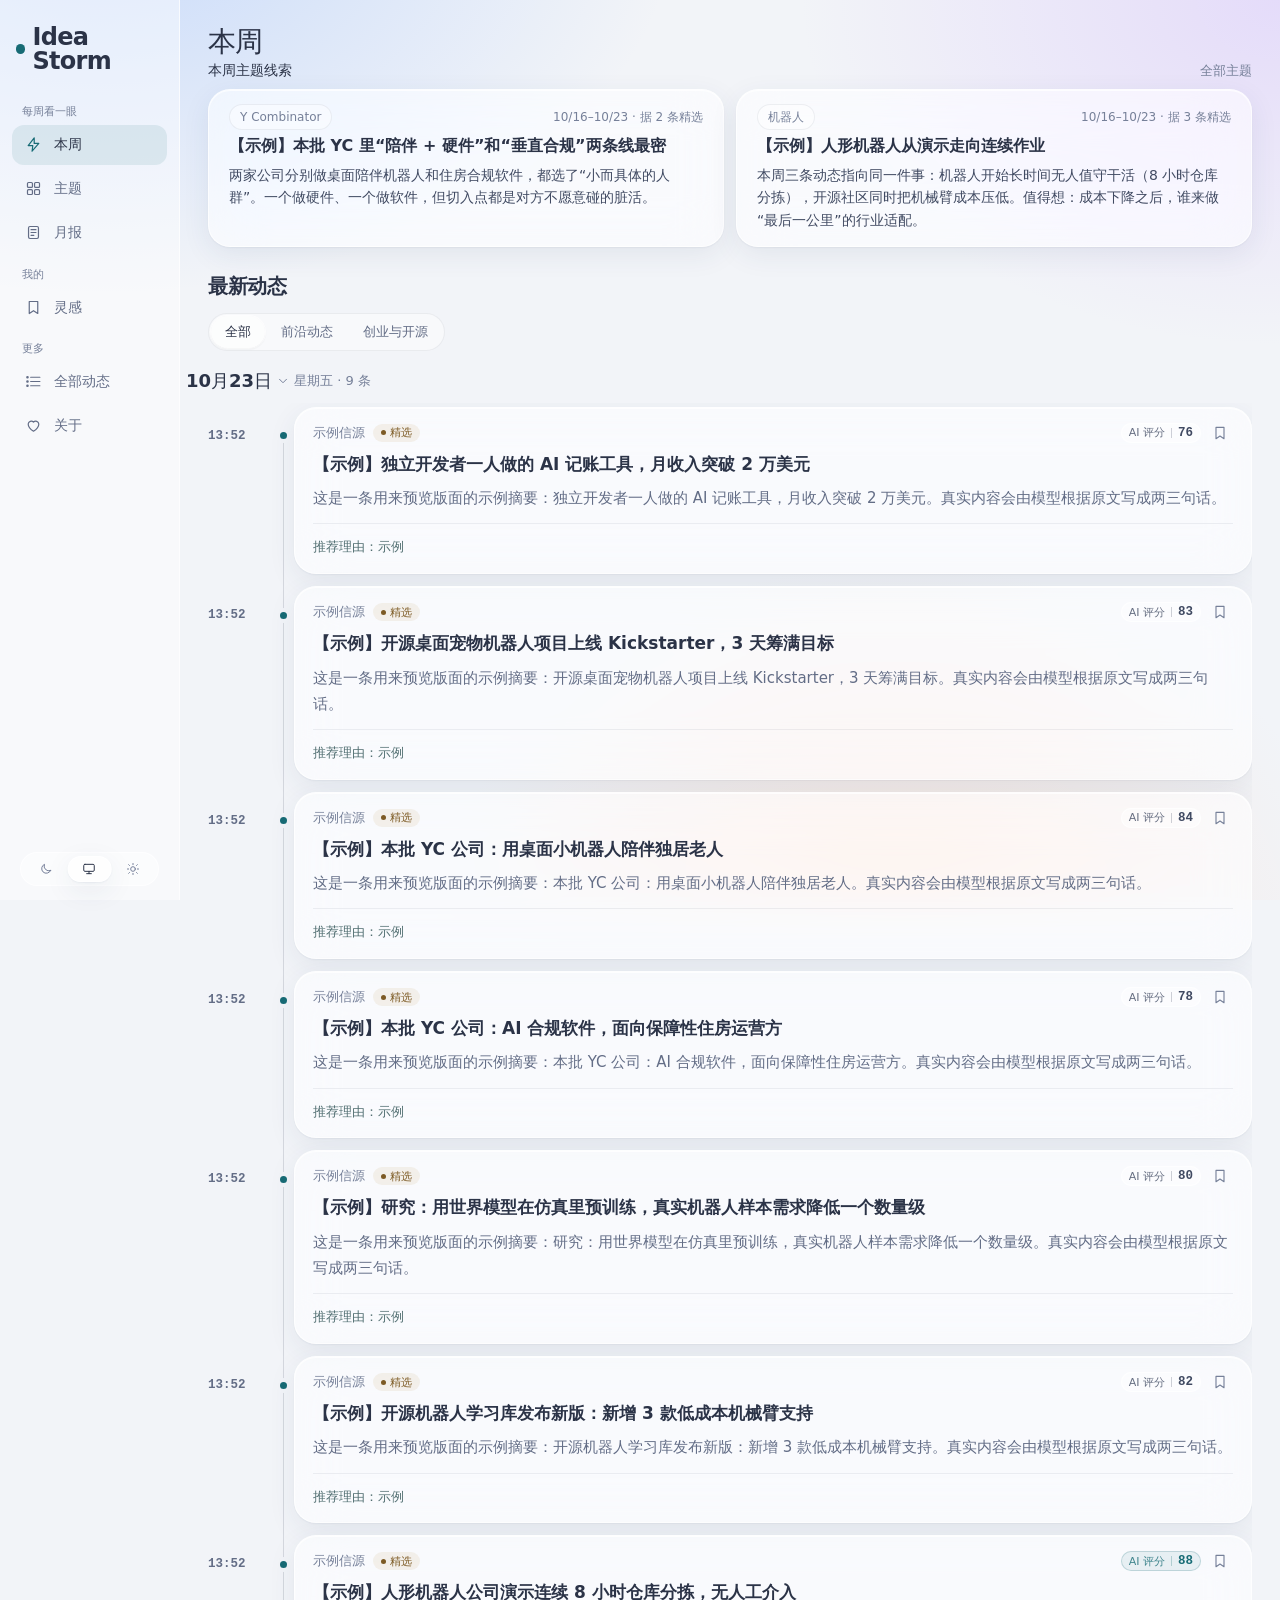
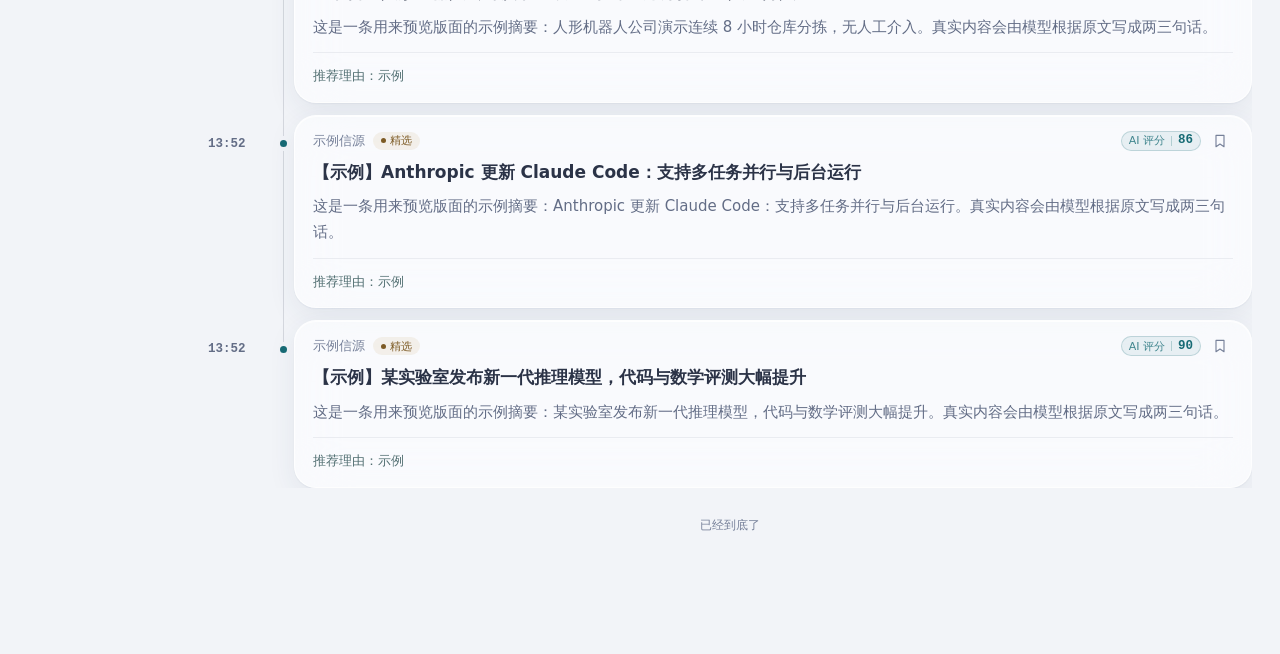
==== preview/index.html @ a36cd58b "Add a static look-only preview of the pages (sample content, no scripts) Co-Authored-By: Claude Sonn" ====
<!doctype html><html lang="zh-CN" data-theme="light"><head><meta charset="utf-8"><meta name="viewport" content="width=device-width, initial-scale=1, viewport-fit=cover"><meta name="theme-color" media="(prefers-color-scheme: light)" content="#faf9f6"><meta name="theme-color" media="(prefers-color-scheme: dark)" content="#13191c"><title>Idea Storm — 前沿动态与创业灵感 · 每日精选</title><meta name="description" content="盯住 AI、机器人和跨领域前沿的一手信源，以及 YC、开源社区里的新公司和新项目：自动筛选、按主题归拢，每天只留值得看的几条。"><meta property="og:site_name" content="Idea Storm"><meta property="og:type" content="website"><meta property="og:title" content="Idea Storm — 前沿动态与创业灵感 · 每日精选"><meta property="og:description" content="盯住 AI、机器人和跨领域前沿的一手信源，以及 YC、开源社区里的新公司和新项目：自动筛选、按主题归拢，每天只留值得看的几条。"><meta property="og:url" content="http://127.0.0.1:3000/"><meta property="og:image" content="http://127.0.0.1:3000/og/site.png"><meta property="og:image:width" content="1200"><meta property="og:image:height" content="630"><meta property="og:locale" content="zh_CN"><meta name="twitter:card" content="summary_large_image"><meta name="twitter:title" content="Idea Storm — 前沿动态与创业灵感 · 每日精选"><meta name="twitter:description" content="盯住 AI、机器人和跨领域前沿的一手信源，以及 YC、开源社区里的新公司和新项目：自动筛选、按主题归拢，每天只留值得看的几条。"><meta name="twitter:image" content="http://127.0.0.1:3000/og/site.png"><link rel="icon" href="#" sizes="any"><link rel="icon" type="image/png" href="#"><link rel="apple-touch-icon" href="#"><link rel="manifest" href="#"><link rel="alternate" type="application/rss+xml" title="Idea Storm — 精选" href="#"><style>/*! tailwindcss v4.3.3 | MIT License | https://tailwindcss.com */
@layer properties{@supports (((-webkit-hyphens:none)) and (not (margin-trim:inline))) or ((-moz-orient:inline) and (not (color:rgb(from red r g b)))){*,:before,:after,::backdrop{--tw-translate-x:0;--tw-translate-y:0;--tw-translate-z:0;--tw-scale-x:1;--tw-scale-y:1;--tw-scale-z:1;--tw-rotate-x:initial;--tw-rotate-y:initial;--tw-rotate-z:initial;--tw-skew-x:initial;--tw-skew-y:initial;--tw-pan-x:initial;--tw-pan-y:initial;--tw-pinch-zoom:initial;--tw-space-y-reverse:0;--tw-divide-y-reverse:0;--tw-border-style:solid;--tw-leading:initial;--tw-font-weight:initial;--tw-tracking:initial;--tw-ordinal:initial;--tw-slashed-zero:initial;--tw-numeric-figure:initial;--tw-numeric-spacing:initial;--tw-numeric-fraction:initial;--tw-shadow:0 0 #0000;--tw-shadow-color:initial;--tw-shadow-alpha:100%;--tw-inset-shadow:0 0 #0000;--tw-inset-shadow-color:initial;--tw-inset-shadow-alpha:100%;--tw-ring-color:initial;--tw-ring-shadow:0 0 #0000;--tw-inset-ring-color:initial;--tw-inset-ring-shadow:0 0 #0000;--tw-ring-inset:initial;--tw-ring-offset-width:0px;--tw-ring-offset-color:#fff;--tw-ring-offset-shadow:0 0 #0000;--tw-outline-style:solid;--tw-blur:initial;--tw-brightness:initial;--tw-contrast:initial;--tw-grayscale:initial;--tw-hue-rotate:initial;--tw-invert:initial;--tw-opacity:initial;--tw-saturate:initial;--tw-sepia:initial;--tw-drop-shadow:initial;--tw-drop-shadow-color:initial;--tw-drop-shadow-alpha:100%;--tw-drop-shadow-size:initial;--tw-backdrop-blur:initial;--tw-backdrop-brightness:initial;--tw-backdrop-contrast:initial;--tw-backdrop-grayscale:initial;--tw-backdrop-hue-rotate:initial;--tw-backdrop-invert:initial;--tw-backdrop-opacity:initial;--tw-backdrop-saturate:initial;--tw-backdrop-sepia:initial;--tw-duration:initial;--tw-ease:initial;--tw-content:""}}}@layer theme{:root,:host{--font-sans:-apple-system, BlinkMacSystemFont, "SF Pro Text", "SF Pro Display", system-ui, "Segoe UI", "PingFang SC", "Hiragino Sans GB", "HarmonyOS Sans SC", "Microsoft YaHei", sans-serif;--font-mono:ui-monospace, SFMono-Regular, "SF Mono", Menlo, Monaco, Consolas, "Liberation Mono", monospace;--color-black:#000;--color-white:#fff;--spacing:.25rem;--container-xs:20rem;--container-sm:24rem;--container-md:28rem;--container-lg:32rem;--container-xl:36rem;--container-2xl:42rem;--font-weight-normal:400;--font-weight-medium:500;--font-weight-semibold:550;--font-weight-bold:600;--font-weight-black:900;--tracking-tight:-.025em;--tracking-wide:.025em;--leading-tight:1.25;--leading-snug:1.375;--leading-relaxed:1.625;--ease-out:cubic-bezier(0, 0, .2, 1);--animate-spin:spin 1s linear infinite;--animate-ping:ping 1s cubic-bezier(0, 0, .2, 1) infinite;--animate-pulse:pulse 2s cubic-bezier(.4, 0, .6, 1) infinite;--blur-sm:8px;--blur-md:12px;--blur-xl:24px;--default-transition-duration:.15s;--default-transition-timing-function:cubic-bezier(.4, 0, .2, 1);--default-font-family:var(--font-sans);--default-mono-font-family:var(--font-mono);--color-bg:var(--bg);--color-bg-sunk:var(--bg-sunk);--color-bg-muted:var(--bg-muted);--color-surface:var(--surface);--color-surface-2:var(--surface-2);--color-raised:var(--raised);--color-sidebar:var(--sidebar);--color-daybar:var(--daybar);--color-ink:var(--ink);--color-ink-2:var(--ink-2);--color-ink-3:var(--ink-3);--color-ink-4:var(--ink-4);--color-line:var(--line);--color-line-strong:var(--line-strong);--color-line-soft:var(--line-soft);--color-accent:var(--accent);--color-accent-ink:var(--accent-ink);--color-accent-soft:var(--accent-soft);--color-accent-softer:var(--accent-softer);--color-accent-contrast:var(--accent-contrast);--color-note:var(--note);--color-hot:var(--hot);--color-hot-soft:var(--hot-soft);--color-amber:var(--amber);--color-amber-ink:var(--amber-ink);--color-amber-soft:var(--amber-soft);--color-ok:var(--ok);--color-ok-soft:var(--ok-soft);--color-ok-ink:var(--ok-ink);--color-cal-plain:var(--cal-plain);--color-cal-confirmed:var(--cal-confirmed);--color-cal-announced:var(--cal-announced);--color-cal-key-confirmed:var(--cal-key-confirmed);--color-cal-key-announced:var(--cal-key-announced);--color-panel-quiet:var(--panel-quiet);--color-rank-1:var(--rank-1);--color-rank-2:var(--rank-2);--color-rank-3:var(--rank-3);--color-rank-rest:var(--rank-rest);--radius-mark:5px;--radius-control:12px;--radius-tile:16px;--radius-card:22px;--radius-panel:22px;--radius-sheet:28px;--ease-out-quart:cubic-bezier(.25, 1, .5, 1)}}@layer base{*,:after,:before,::backdrop{box-sizing:border-box;border:0 solid;margin:0;padding:0}::file-selector-button{box-sizing:border-box;border:0 solid;margin:0;padding:0}html,:host{-webkit-text-size-adjust:100%;tab-size:4;line-height:1.5;font-family:var(--default-font-family,-apple-system, BlinkMacSystemFont, "Segoe UI", Roboto, "Helvetica Neue", "Noto Sans", Arial, sans-serif, "Apple Color Emoji", "Segoe UI Emoji", "Segoe UI Symbol", "Noto Color Emoji");font-feature-settings:var(--default-font-feature-settings,normal);font-variation-settings:var(--default-font-variation-settings,normal);-webkit-tap-highlight-color:transparent}hr{height:0;color:inherit;border-top-width:1px}abbr:where([title]){-webkit-text-decoration:underline dotted;text-decoration:underline dotted}h1,h2,h3,h4,h5,h6{font-size:inherit;font-weight:inherit}a{color:inherit;-webkit-text-decoration:inherit;-webkit-text-decoration:inherit;-webkit-text-decoration:inherit;-webkit-text-decoration:inherit;text-decoration:inherit}b,strong{font-weight:bolder}code,kbd,samp,pre{font-family:var(--default-mono-font-family,ui-monospace, SFMono-Regular, Menlo, Monaco, Consolas, "Liberation Mono", "Courier New", monospace);font-feature-settings:var(--default-mono-font-feature-settings,normal);font-variation-settings:var(--default-mono-font-variation-settings,normal);font-size:1em}small{font-size:80%}sub,sup{vertical-align:baseline;font-size:75%;line-height:0;position:relative}sub{bottom:-.25em}sup{top:-.5em}table{text-indent:0;border-color:inherit;border-collapse:collapse}:-moz-focusring:where(:not(iframe)){outline:auto}progress{vertical-align:baseline}summary{display:list-item}ol,ul,menu{list-style:none}img,svg,video,canvas,audio,iframe,embed,object{vertical-align:middle;display:block}img,video{max-width:100%;height:auto}button,input,select,optgroup,textarea{font:inherit;font-feature-settings:inherit;font-variation-settings:inherit;letter-spacing:inherit;color:inherit;opacity:1;background-color:#0000;border-radius:0}::file-selector-button{font:inherit;font-feature-settings:inherit;font-variation-settings:inherit;letter-spacing:inherit;color:inherit;opacity:1;background-color:#0000;border-radius:0}:where(select:is([multiple],[size])) optgroup{font-weight:bolder}:where(select:is([multiple],[size])) optgroup option{padding-inline-start:20px}::file-selector-button{margin-inline-end:4px}::placeholder{opacity:1}@supports (not ((-webkit-appearance:-apple-pay-button))) or (contain-intrinsic-size:1px){::placeholder{color:currentColor}@supports (color:color-mix(in lab, red, red)){::placeholder{color:color-mix(in oklab, currentcolor 50%, transparent)}}}textarea{resize:vertical}::-webkit-search-decoration{-webkit-appearance:none}::-webkit-date-and-time-value{min-height:1lh;text-align:inherit}::-webkit-datetime-edit{display:inline-flex}::-webkit-datetime-edit-fields-wrapper{padding:0}::-webkit-datetime-edit{padding-block:0}::-webkit-datetime-edit-year-field{padding-block:0}::-webkit-datetime-edit-month-field{padding-block:0}::-webkit-datetime-edit-day-field{padding-block:0}::-webkit-datetime-edit-hour-field{padding-block:0}::-webkit-datetime-edit-minute-field{padding-block:0}::-webkit-datetime-edit-second-field{padding-block:0}::-webkit-datetime-edit-millisecond-field{padding-block:0}::-webkit-datetime-edit-meridiem-field{padding-block:0}::-webkit-calendar-picker-indicator{line-height:1}:-moz-ui-invalid{box-shadow:none}button,input:where([type=button],[type=reset],[type=submit]){appearance:button}::file-selector-button{appearance:button}::-webkit-inner-spin-button{height:auto}::-webkit-outer-spin-button{height:auto}[hidden]:where(:not([hidden=until-found])){display:none!important}html{-webkit-text-size-adjust:100%;text-rendering:optimizelegibility;-webkit-font-smoothing:antialiased;-moz-osx-font-smoothing:grayscale;-webkit-tap-highlight-color:transparent}body{background:var(--bg-image), var(--bg);color:var(--ink);font-family:var(--font-sans);background-attachment:fixed;font-size:14px;line-height:1.5}::selection{background:var(--selection)}:focus-visible{outline:2px solid var(--accent);outline-offset:2px;border-radius:6px}a{color:inherit;text-decoration:none}button{cursor:pointer}button:disabled{cursor:default}img{max-width:100%}}@layer components{.num{font-variant-numeric:tabular-nums}.mono{font-family:var(--font-mono);font-variant-numeric:tabular-nums}.chip{height:1.625rem;color:var(--ink-4);background:var(--bg-sunk);border:1px solid var(--line-soft);border-radius:9999px;align-items:center;gap:.25rem;padding:0 .625rem;font-size:12px;transition:color .12s,background-color .12s,border-color .12s;display:inline-flex}a.chip:hover{color:var(--accent);border-color:var(--line-strong)}.skeleton{background:var(--bg-muted);border-radius:var(--radius-control);animation:1.6s ease-in-out infinite skeleton-pulse}.scrollbar-none{scrollbar-width:none}.scrollbar-none::-webkit-scrollbar{display:none}.scrollbar-thin{scrollbar-width:thin;scrollbar-color:var(--line-strong) transparent}.disclosure>summary{cursor:pointer;list-style:none}.disclosure>summary::-webkit-details-marker{display:none}}@layer utilities{.\@container{container-type:inline-size}.pointer-events-auto{pointer-events:auto}.pointer-events-none{pointer-events:none}.visible{visibility:visible}.sr-only{clip-path:inset(50%);white-space:nowrap;border-width:0;width:1px;height:1px;margin:-1px;padding:0;position:absolute;overflow:hidden}.absolute{position:absolute}.fixed{position:fixed}.relative{position:relative}.static{position:static}.sticky{position:sticky}.inset-0{inset:0}.inset-x-0{inset-inline:0}.inset-y-\[3px\]{inset-block:3px}.top-0{top:0}.top-0\.5{top:calc(var(--spacing) * .5)}.top-1{top:var(--spacing)}.top-1\/2{top:50%}.top-4{top:calc(var(--spacing) * 4)}.top-6{top:calc(var(--spacing) * 6)}.top-10{top:calc(var(--spacing) * 10)}.top-\[7px\]{top:7px}.top-\[25\.5px\]{top:25.5px}.top-\[29px\]{top:29px}.top-\[calc\(42\%\+42px\)\]{top:calc(42% + 42px)}.-right-2{right:calc(var(--spacing) * -2)}.right-0{right:0}.right-2\.5{right:calc(var(--spacing) * 2.5)}.right-3{right:calc(var(--spacing) * 3)}.right-4{right:calc(var(--spacing) * 4)}.-bottom-\[41px\]{bottom:-41px}.bottom-0{bottom:0}.bottom-3{bottom:calc(var(--spacing) * 3)}.bottom-4{bottom:calc(var(--spacing) * 4)}.bottom-\[calc\(80px\+env\(safe-area-inset-bottom\)\)\]{bottom:calc(80px + env(safe-area-inset-bottom))}.bottom-\[calc\(86px\+env\(safe-area-inset-bottom\)\)\]{bottom:calc(86px + env(safe-area-inset-bottom))}.bottom-full{bottom:100%}.-left-5{left:calc(var(--spacing) * -5)}.-left-\[13\.5px\]{left:-13.5px}.left-0{left:0}.left-1\/2{left:50%}.left-3\.5{left:calc(var(--spacing) * 3.5)}.left-4{left:calc(var(--spacing) * 4)}.left-\[3px\]{left:3px}.left-\[7\.5px\]{left:7.5px}.left-\[7px\]{left:7px}.left-\[10\.5px\]{left:10.5px}.left-\[75\%\]{left:75%}.z-10{z-index:10}.z-20{z-index:20}.z-30{z-index:30}.z-40{z-index:40}.z-50{z-index:50}.z-\[60\]{z-index:60}.z-\[75\]{z-index:75}.z-\[80\]{z-index:80}.order-1{order:1}.order-2{order:2}.order-3{order:3}.order-4{order:4}.order-5{order:5}.order-6{order:6}.order-first{order:-9999}.container{width:100%}@media (width>=641px){.container{max-width:641px}}@media (width>=768px){.container{max-width:768px}}@media (width>=961px){.container{max-width:961px}}@media (width>=1280px){.container{max-width:1280px}}@media (width>=1536px){.container{max-width:1536px}}.-mx-1{margin-inline:calc(var(--spacing) * -1)}.-mx-2{margin-inline:calc(var(--spacing) * -2)}.-mx-3{margin-inline:calc(var(--spacing) * -3)}.-mx-4{margin-inline:calc(var(--spacing) * -4)}.-mx-5{margin-inline:calc(var(--spacing) * -5)}.mx-1{margin-inline:var(--spacing)}.mx-1\.5{margin-inline:calc(var(--spacing) * 1.5)}.mx-2{margin-inline:calc(var(--spacing) * 2)}.mx-auto{margin-inline:auto}.-my-1{margin-block:calc(var(--spacing) * -1)}.my-4{margin-block:calc(var(--spacing) * 4)}.mt-0\.5{margin-top:calc(var(--spacing) * .5)}.mt-1{margin-top:var(--spacing)}.mt-1\.5{margin-top:calc(var(--spacing) * 1.5)}.mt-2{margin-top:calc(var(--spacing) * 2)}.mt-2\.5{margin-top:calc(var(--spacing) * 2.5)}.mt-3{margin-top:calc(var(--spacing) * 3)}.mt-3\.5{margin-top:calc(var(--spacing) * 3.5)}.mt-4{margin-top:calc(var(--spacing) * 4)}.mt-5{margin-top:calc(var(--spacing) * 5)}.mt-6{margin-top:calc(var(--spacing) * 6)}.mt-7{margin-top:calc(var(--spacing) * 7)}.mt-8{margin-top:calc(var(--spacing) * 8)}.mt-9{margin-top:calc(var(--spacing) * 9)}.mt-10{margin-top:calc(var(--spacing) * 10)}.mt-12{margin-top:calc(var(--spacing) * 12)}.mt-16{margin-top:calc(var(--spacing) * 16)}.mt-20{margin-top:calc(var(--spacing) * 20)}.mt-\[3px\]{margin-top:3px}.mt-\[9px\]{margin-top:9px}.mt-\[11px\]{margin-top:11px}.mt-auto{margin-top:auto}.mt-px{margin-top:1px}.-mr-3{margin-right:calc(var(--spacing) * -3)}.mr-1{margin-right:var(--spacing)}.mr-2{margin-right:calc(var(--spacing) * 2)}.mr-3{margin-right:calc(var(--spacing) * 3)}.mr-\[0\.3em\]{margin-right:.3em}.-mb-1{margin-bottom:calc(var(--spacing) * -1)}.mb-1{margin-bottom:var(--spacing)}.mb-2{margin-bottom:calc(var(--spacing) * 2)}.mb-2\.5{margin-bottom:calc(var(--spacing) * 2.5)}.mb-3{margin-bottom:calc(var(--spacing) * 3)}.mb-4{margin-bottom:calc(var(--spacing) * 4)}.mb-5{margin-bottom:calc(var(--spacing) * 5)}.mb-6{margin-bottom:calc(var(--spacing) * 6)}.-ml-1\.5{margin-left:calc(var(--spacing) * -1.5)}.-ml-px{margin-left:-1px}.ml-0\.5{margin-left:calc(var(--spacing) * .5)}.ml-1{margin-left:var(--spacing)}.ml-1\.5{margin-left:calc(var(--spacing) * 1.5)}.ml-2{margin-left:calc(var(--spacing) * 2)}.ml-auto{margin-left:auto}.ml-px{margin-left:1px}.line-clamp-1{-webkit-line-clamp:1;-webkit-box-orient:vertical;display:-webkit-box;overflow:hidden}.line-clamp-2{-webkit-line-clamp:2;-webkit-box-orient:vertical;display:-webkit-box;overflow:hidden}.line-clamp-3{-webkit-line-clamp:3;-webkit-box-orient:vertical;display:-webkit-box;overflow:hidden}.line-clamp-4{-webkit-line-clamp:4;-webkit-box-orient:vertical;display:-webkit-box;overflow:hidden}.line-clamp-5{-webkit-line-clamp:5;-webkit-box-orient:vertical;display:-webkit-box;overflow:hidden}.block{display:block}.contents{display:contents}.flex{display:flex}.grid{display:grid}.hidden{display:none}.inline{display:inline}.inline-block{display:inline-block}.inline-flex{display:inline-flex}.table{display:table}.aspect-\[2\/1\]{aspect-ratio:2}.aspect-\[3\/4\]{aspect-ratio:3/4}.aspect-\[16\/9\]{aspect-ratio:16/9}.aspect-\[16\/10\]{aspect-ratio:16/10}.\!size-1\.5{width:calc(var(--spacing) * 1.5)!important;height:calc(var(--spacing) * 1.5)!important}.size-0{width:0;height:0}.size-1{width:var(--spacing);height:var(--spacing)}.size-1\.5{width:calc(var(--spacing) * 1.5);height:calc(var(--spacing) * 1.5)}.size-2{width:calc(var(--spacing) * 2);height:calc(var(--spacing) * 2)}.size-3{width:calc(var(--spacing) * 3);height:calc(var(--spacing) * 3)}.size-3\.5{width:calc(var(--spacing) * 3.5);height:calc(var(--spacing) * 3.5)}.size-4{width:calc(var(--spacing) * 4);height:calc(var(--spacing) * 4)}.size-5{width:calc(var(--spacing) * 5);height:calc(var(--spacing) * 5)}.size-6{width:calc(var(--spacing) * 6);height:calc(var(--spacing) * 6)}.size-7{width:calc(var(--spacing) * 7);height:calc(var(--spacing) * 7)}.size-8{width:calc(var(--spacing) * 8);height:calc(var(--spacing) * 8)}.size-9{width:calc(var(--spacing) * 9);height:calc(var(--spacing) * 9)}.size-10{width:calc(var(--spacing) * 10);height:calc(var(--spacing) * 10)}.size-11{width:calc(var(--spacing) * 11);height:calc(var(--spacing) * 11)}.size-14{width:calc(var(--spacing) * 14);height:calc(var(--spacing) * 14)}.size-28{width:calc(var(--spacing) * 28);height:calc(var(--spacing) * 28)}.size-\[0\.42em\]{width:.42em;height:.42em}.size-\[5px\]{width:5px;height:5px}.size-\[7px\]{width:7px;height:7px}.size-\[9px\]{width:9px;height:9px}.size-\[104px\]{width:104px;height:104px}.size-full{width:100%;height:100%}.h-1{height:var(--spacing)}.h-1\.5{height:calc(var(--spacing) * 1.5)}.h-2\.5{height:calc(var(--spacing) * 2.5)}.h-3{height:calc(var(--spacing) * 3)}.h-4{height:calc(var(--spacing) * 4)}.h-6{height:calc(var(--spacing) * 6)}.h-7{height:calc(var(--spacing) * 7)}.h-8{height:calc(var(--spacing) * 8)}.h-9{height:calc(var(--spacing) * 9)}.h-10{height:calc(var(--spacing) * 10)}.h-11{height:calc(var(--spacing) * 11)}.h-12{height:calc(var(--spacing) * 12)}.h-14{height:calc(var(--spacing) * 14)}.h-16{height:calc(var(--spacing) * 16)}.h-\[2px\]{height:2px}.h-\[3px\]{height:3px}.h-\[18px\]{height:18px}.h-\[20px\]{height:20px}.h-\[22px\]{height:22px}.h-\[26px\]{height:26px}.h-\[34px\]{height:34px}.h-\[42px\]{height:42px}.h-\[50px\]{height:50px}.h-\[54px\]{height:54px}.h-\[58px\]{height:58px}.h-\[64\%\]{height:64%}.h-\[66\%\]{height:66%}.h-\[112px\]{height:112px}.h-\[230px\]{height:230px}.h-auto{height:auto}.h-dvh{height:100dvh}.h-full{height:100%}.max-h-48{max-height:calc(var(--spacing) * 48)}.max-h-\[92dvh\]{max-height:92dvh}.max-h-\[360px\]{max-height:360px}.max-h-\[420px\]{max-height:420px}.max-h-full{max-height:100%}.\!min-h-\[38px\]{min-height:38px!important}.\!min-h-\[60px\]{min-height:60px!important}.min-h-0{min-height:0}.min-h-7{min-height:calc(var(--spacing) * 7)}.min-h-\[18px\]{min-height:18px}.min-h-\[62px\]{min-height:62px}.min-h-\[70vh\]{min-height:70vh}.min-h-\[84px\]{min-height:84px}.min-h-\[300px\]{min-height:300px}.min-h-dvh{min-height:100dvh}.\!w-24{width:calc(var(--spacing) * 24)!important}.\!w-auto{width:auto!important}.w-3\.5{width:calc(var(--spacing) * 3.5)}.w-5{width:calc(var(--spacing) * 5)}.w-6{width:calc(var(--spacing) * 6)}.w-7{width:calc(var(--spacing) * 7)}.w-8{width:calc(var(--spacing) * 8)}.w-9{width:calc(var(--spacing) * 9)}.w-10{width:calc(var(--spacing) * 10)}.w-14{width:calc(var(--spacing) * 14)}.w-16{width:calc(var(--spacing) * 16)}.w-24{width:calc(var(--spacing) * 24)}.w-56{width:calc(var(--spacing) * 56)}.w-\[22px\]{width:22px}.w-\[25\%\]{width:25%}.w-\[26px\]{width:26px}.w-\[44px\]{width:44px}.w-\[64\%\]{width:64%}.w-\[66\%\]{width:66%}.w-\[76px\]{width:76px}.w-\[88px\]{width:88px}.w-\[92px\]{width:92px}.w-\[104px\]{width:104px}.w-\[108px\]{width:108px}.w-\[112px\]{width:112px}.w-\[124px\]{width:124px}.w-\[140px\]{width:140px}.w-\[176px\]{width:176px}.w-\[180px\]{width:180px}.w-\[216px\]{width:216px}.w-\[280px\]{width:280px}.w-\[calc\(\(100\%-6px\)\/3\)\]{width:calc(33.3333% - 2px)}.w-\[min\(260px\,calc\(100\%-48px\)\)\]{width:min(260px,100% - 48px)}.w-auto{width:auto}.w-full{width:100%}.w-max{width:max-content}.w-px{width:1px}.max-w-2xl{max-width:var(--container-2xl)}.max-w-\[36em\]{max-width:36em}.max-w-\[52em\]{max-width:52em}.max-w-\[64em\]{max-width:64em}.max-w-\[240px\]{max-width:240px}.max-w-\[260px\]{max-width:260px}.max-w-\[280px\]{max-width:280px}.max-w-\[320px\]{max-width:320px}.max-w-\[360px\]{max-width:360px}.max-w-\[420px\]{max-width:420px}.max-w-\[640px\]{max-width:640px}.max-w-\[760px\]{max-width:760px}.max-w-\[960px\]{max-width:960px}.max-w-\[1320px\]{max-width:1320px}.max-w-\[min\(360px\,calc\(\(92dvh-190px\)\*0\.75\)\)\]{max-width:min(360px,69dvh - 142.5px)}.max-w-\[var\(--page-max-reading\)\]{max-width:var(--page-max-reading)}.max-w-full{max-width:100%}.max-w-lg{max-width:var(--container-lg)}.max-w-md{max-width:var(--container-md)}.max-w-sm{max-width:var(--container-sm)}.max-w-xl{max-width:var(--container-xl)}.max-w-xs{max-width:var(--container-xs)}.min-w-0{min-width:0}.min-w-5{min-width:calc(var(--spacing) * 5)}.min-w-9{min-width:calc(var(--spacing) * 9)}.min-w-\[120px\]{min-width:120px}.min-w-\[130px\]{min-width:130px}.min-w-\[168px\]{min-width:168px}.min-w-\[220px\]{min-width:220px}.min-w-\[260px\]{min-width:260px}.min-w-\[320px\]{min-width:320px}.min-w-\[420px\]{min-width:420px}.min-w-\[560px\]{min-width:560px}.min-w-\[640px\]{min-width:640px}.min-w-\[720px\]{min-width:720px}.min-w-\[760px\]{min-width:760px}.flex-1{flex:1}.flex-\[1_1_18rem\]{flex:18rem}.shrink-0{flex-shrink:0}.grow{flex-grow:1}.border-collapse{border-collapse:collapse}.origin-left{transform-origin:0}.origin-top-left{transform-origin:0 0}.origin-top-right{transform-origin:100% 0}.-translate-x-1\/2{--tw-translate-x:calc(calc(1 / 2 * 100%) * -1);translate:var(--tw-translate-x) var(--tw-translate-y)}.-translate-y-1\/2{--tw-translate-y:calc(calc(1 / 2 * 100%) * -1);translate:var(--tw-translate-x) var(--tw-translate-y)}.-translate-y-px{--tw-translate-y:-1px;translate:var(--tw-translate-x) var(--tw-translate-y)}.translate-y-0{--tw-translate-y:0px;translate:var(--tw-translate-x) var(--tw-translate-y)}.translate-y-2{--tw-translate-y:calc(var(--spacing) * 2);translate:var(--tw-translate-x) var(--tw-translate-y)}.translate-y-\[-2px\]{--tw-translate-y:-2px;translate:var(--tw-translate-x) var(--tw-translate-y)}.scale-100{--tw-scale-x:100%;--tw-scale-y:100%;--tw-scale-z:100%;scale:var(--tw-scale-x) var(--tw-scale-y)}.scale-x-0{--tw-scale-x:0%;scale:var(--tw-scale-x) var(--tw-scale-y)}.scale-\[0\.985\]{scale:.985}.-rotate-90{rotate:-90deg}.rotate-45{rotate:45deg}.rotate-90{rotate:90deg}.rotate-180{rotate:180deg}.card-hover{transition:box-shadow .2s var(--ease-out-quart), border-color .2s, transform .2s var(--ease-out-quart)}.card-hover:hover{box-shadow:var(--shadow-card-hover);border-color:var(--line-strong);transform:translateY(-1px)}.transform{transform:var(--tw-rotate-x,) var(--tw-rotate-y,) var(--tw-rotate-z,) var(--tw-skew-x,) var(--tw-skew-y,)}.animate-ping{animation:var(--animate-ping)}.animate-pulse{animation:var(--animate-pulse)}.animate-spin{animation:var(--animate-spin)}.cursor-pointer{cursor:pointer}.cursor-zoom-in{cursor:zoom-in}.cursor-zoom-out{cursor:zoom-out}.touch-pan-y{--tw-pan-y:pan-y;touch-action:var(--tw-pan-x,) var(--tw-pan-y,) var(--tw-pinch-zoom,)}.resize{resize:both}.resize-y{resize:vertical}.scroll-mt-6{scroll-margin-top:calc(var(--spacing) * 6)}.scroll-mt-24{scroll-margin-top:calc(var(--spacing) * 24)}.scroll-mt-\[64px\]{scroll-margin-top:64px}.scrollbar-none{scrollbar-width:none}.scrollbar-thin{scrollbar-width:thin}.list-none{list-style-type:none}.appearance-none{appearance:none}.break-inside-avoid{break-inside:avoid}.grid-cols-1{grid-template-columns:repeat(1,minmax(0,1fr))}.grid-cols-2{grid-template-columns:repeat(2,minmax(0,1fr))}.grid-cols-3{grid-template-columns:repeat(3,minmax(0,1fr))}.grid-cols-7{grid-template-columns:repeat(7,minmax(0,1fr))}.grid-cols-\[20px_minmax\(0\,1fr\)_auto\]{grid-template-columns:20px minmax(0,1fr) auto}.grid-cols-\[30px_minmax\(0\,1fr\)\]{grid-template-columns:30px minmax(0,1fr)}.grid-cols-\[48px_minmax\(0\,1fr\)\]{grid-template-columns:48px minmax(0,1fr)}.grid-cols-\[64px_22px_minmax\(0\,1fr\)\]{grid-template-columns:64px 22px minmax(0,1fr)}.grid-cols-\[auto_auto\]{grid-template-columns:auto auto}.grid-cols-\[max-content_1fr\]{grid-template-columns:max-content 1fr}.grid-cols-\[minmax\(0\,1fr\)\]{grid-template-columns:minmax(0,1fr)}.flex-col{flex-direction:column}.flex-col-reverse{flex-direction:column-reverse}.flex-wrap{flex-wrap:wrap}.place-items-center{place-items:center}.content-start{align-content:flex-start}.items-baseline{align-items:baseline}.items-center{align-items:center}.items-end{align-items:flex-end}.items-start{align-items:flex-start}.items-stretch{align-items:stretch}.justify-between{justify-content:space-between}.justify-center{justify-content:center}.justify-end{justify-content:flex-end}.justify-start{justify-content:flex-start}.gap-0\.5{gap:calc(var(--spacing) * .5)}.gap-1{gap:var(--spacing)}.gap-1\.5{gap:calc(var(--spacing) * 1.5)}.gap-2{gap:calc(var(--spacing) * 2)}.gap-2\.5{gap:calc(var(--spacing) * 2.5)}.gap-3{gap:calc(var(--spacing) * 3)}.gap-3\.5{gap:calc(var(--spacing) * 3.5)}.gap-4{gap:calc(var(--spacing) * 4)}.gap-5{gap:calc(var(--spacing) * 5)}.gap-6{gap:calc(var(--spacing) * 6)}.gap-8{gap:calc(var(--spacing) * 8)}.gap-10{gap:calc(var(--spacing) * 10)}.gap-\[3px\]{gap:3px}:where(.space-y-0\.5>:not(:last-child)){--tw-space-y-reverse:0;margin-block-start:calc(calc(var(--spacing) * .5) * var(--tw-space-y-reverse));margin-block-end:calc(calc(var(--spacing) * .5) * calc(1 - var(--tw-space-y-reverse)))}:where(.space-y-1>:not(:last-child)){--tw-space-y-reverse:0;margin-block-start:calc(var(--spacing) * var(--tw-space-y-reverse));margin-block-end:calc(var(--spacing) * calc(1 - var(--tw-space-y-reverse)))}:where(.space-y-1\.5>:not(:last-child)){--tw-space-y-reverse:0;margin-block-start:calc(calc(var(--spacing) * 1.5) * var(--tw-space-y-reverse));margin-block-end:calc(calc(var(--spacing) * 1.5) * calc(1 - var(--tw-space-y-reverse)))}:where(.space-y-2>:not(:last-child)){--tw-space-y-reverse:0;margin-block-start:calc(calc(var(--spacing) * 2) * var(--tw-space-y-reverse));margin-block-end:calc(calc(var(--spacing) * 2) * calc(1 - var(--tw-space-y-reverse)))}:where(.space-y-2\.5>:not(:last-child)){--tw-space-y-reverse:0;margin-block-start:calc(calc(var(--spacing) * 2.5) * var(--tw-space-y-reverse));margin-block-end:calc(calc(var(--spacing) * 2.5) * calc(1 - var(--tw-space-y-reverse)))}:where(.space-y-3>:not(:last-child)){--tw-space-y-reverse:0;margin-block-start:calc(calc(var(--spacing) * 3) * var(--tw-space-y-reverse));margin-block-end:calc(calc(var(--spacing) * 3) * calc(1 - var(--tw-space-y-reverse)))}:where(.space-y-4>:not(:last-child)){--tw-space-y-reverse:0;margin-block-start:calc(calc(var(--spacing) * 4) * var(--tw-space-y-reverse));margin-block-end:calc(calc(var(--spacing) * 4) * calc(1 - var(--tw-space-y-reverse)))}:where(.space-y-5>:not(:last-child)){--tw-space-y-reverse:0;margin-block-start:calc(calc(var(--spacing) * 5) * var(--tw-space-y-reverse));margin-block-end:calc(calc(var(--spacing) * 5) * calc(1 - var(--tw-space-y-reverse)))}:where(.space-y-8>:not(:last-child)){--tw-space-y-reverse:0;margin-block-start:calc(calc(var(--spacing) * 8) * var(--tw-space-y-reverse));margin-block-end:calc(calc(var(--spacing) * 8) * calc(1 - var(--tw-space-y-reverse)))}.gap-x-1\.5{column-gap:calc(var(--spacing) * 1.5)}.gap-x-2{column-gap:calc(var(--spacing) * 2)}.gap-x-2\.5{column-gap:calc(var(--spacing) * 2.5)}.gap-x-3{column-gap:calc(var(--spacing) * 3)}.gap-x-4{column-gap:calc(var(--spacing) * 4)}.gap-x-5{column-gap:calc(var(--spacing) * 5)}.gap-x-6{column-gap:calc(var(--spacing) * 6)}.gap-x-8{column-gap:calc(var(--spacing) * 8)}.gap-x-10{column-gap:calc(var(--spacing) * 10)}.gap-y-0\.5{row-gap:calc(var(--spacing) * .5)}.gap-y-1{row-gap:var(--spacing)}.gap-y-1\.5{row-gap:calc(var(--spacing) * 1.5)}.gap-y-2{row-gap:calc(var(--spacing) * 2)}.gap-y-4{row-gap:calc(var(--spacing) * 4)}.gap-y-5{row-gap:calc(var(--spacing) * 5)}.gap-y-6{row-gap:calc(var(--spacing) * 6)}.gap-y-\[18px\]{row-gap:18px}:where(.divide-y>:not(:last-child)){--tw-divide-y-reverse:0;border-bottom-style:var(--tw-border-style);border-top-style:var(--tw-border-style);border-top-width:calc(1px * var(--tw-divide-y-reverse));border-bottom-width:calc(1px * calc(1 - var(--tw-divide-y-reverse)))}:where(.divide-line>:not(:last-child)){border-color:var(--color-line)}:where(.divide-line-soft>:not(:last-child)){border-color:var(--color-line-soft)}.self-center{align-self:center}.self-start{align-self:flex-start}.justify-self-center{justify-self:center}.justify-self-end{justify-self:flex-end}.truncate{text-overflow:ellipsis;white-space:nowrap;overflow:hidden}.overflow-auto{overflow:auto}.overflow-hidden{overflow:hidden}.overflow-visible{overflow:visible}.overflow-x-auto{overflow-x:auto}.overflow-y-auto{overflow-y:auto}.card{background:var(--surface);border:1px solid var(--line);border-radius:var(--radius-card);box-shadow:var(--glass-edge), var(--shadow-card);-webkit-backdrop-filter:var(--glass-blur);backdrop-filter:var(--glass-blur)}.rounded{border-radius:.25rem}.rounded-card{border-radius:var(--radius-card)}.rounded-control{border-radius:var(--radius-control)}.rounded-full{border-radius:2147483647px}.rounded-mark{border-radius:var(--radius-mark)}.rounded-none{border-radius:0}.rounded-panel{border-radius:var(--radius-panel)}.rounded-sheet{border-radius:var(--radius-sheet)}.rounded-tile{border-radius:var(--radius-tile)}.rounded-t-sheet{border-top-left-radius:var(--radius-sheet);border-top-right-radius:var(--radius-sheet)}.\!border-\[1\.5px\]{border-style:var(--tw-border-style)!important;border-width:1.5px!important}.border{border-style:var(--tw-border-style);border-width:1px}.border-\[1\.5px\]{border-style:var(--tw-border-style);border-width:1.5px}.border-x-0{border-inline-style:var(--tw-border-style);border-inline-width:0}.border-y{border-block-style:var(--tw-border-style);border-block-width:1px}.border-t{border-top-style:var(--tw-border-style);border-top-width:1px}.border-t-0{border-top-style:var(--tw-border-style);border-top-width:0}.border-r{border-right-style:var(--tw-border-style);border-right-width:1px}.border-b{border-bottom-style:var(--tw-border-style);border-bottom-width:1px}.border-l{border-left-style:var(--tw-border-style);border-left-width:1px}.border-l-2{border-left-style:var(--tw-border-style);border-left-width:2px}.\!border-solid{--tw-border-style:solid!important;border-style:solid!important}.border-dashed{--tw-border-style:dashed;border-style:dashed}.\!border-accent{border-color:var(--color-accent)!important}.border-accent,.border-accent\/30{border-color:var(--color-accent)}@supports (color:color-mix(in lab, red, red)){.border-accent\/30{border-color:color-mix(in oklab, var(--color-accent) 30%, transparent)}}.border-accent\/45{border-color:var(--color-accent)}@supports (color:color-mix(in lab, red, red)){.border-accent\/45{border-color:color-mix(in oklab, var(--color-accent) 45%, transparent)}}.border-amber\/35{border-color:var(--color-amber)}@supports (color:color-mix(in lab, red, red)){.border-amber\/35{border-color:color-mix(in oklab, var(--color-amber) 35%, transparent)}}.border-current{border-color:currentColor}.border-hot\/30{border-color:var(--color-hot)}@supports (color:color-mix(in lab, red, red)){.border-hot\/30{border-color:color-mix(in oklab, var(--color-hot) 30%, transparent)}}.border-ink{border-color:var(--color-ink)}.border-line{border-color:var(--color-line)}.border-line-soft{border-color:var(--color-line-soft)}.border-line-strong{border-color:var(--color-line-strong)}.border-line\/70{border-color:var(--color-line)}@supports (color:color-mix(in lab, red, red)){.border-line\/70{border-color:color-mix(in oklab, var(--color-line) 70%, transparent)}}.border-ok-ink,.border-ok-ink\/55{border-color:var(--color-ok-ink)}@supports (color:color-mix(in lab, red, red)){.border-ok-ink\/55{border-color:color-mix(in oklab, var(--color-ok-ink) 55%, transparent)}}.border-ok\/30{border-color:var(--color-ok)}@supports (color:color-mix(in lab, red, red)){.border-ok\/30{border-color:color-mix(in oklab, var(--color-ok) 30%, transparent)}}.border-transparent{border-color:#0000}.border-r-transparent{border-right-color:#0000}.well{background-color:var(--bg-sunk);box-shadow:inset 0 0 0 1px var(--line-soft)}[data-theme=dark] .well{background-color:var(--bg-muted)}@supports (color:color-mix(in lab, red, red)){[data-theme=dark] .well{background-color:color-mix(in srgb, var(--bg-muted) 60%, transparent)}}.bg-\[\#111\]{background-color:#111}.bg-\[color-mix\(in_srgb\,var\(--sidebar\)_50\%\,var\(--surface\)\)\]{background-color:var(--sidebar)}@supports (color:color-mix(in lab, red, red)){.bg-\[color-mix\(in_srgb\,var\(--sidebar\)_50\%\,var\(--surface\)\)\]{background-color:color-mix(in srgb,var(--sidebar) 50%,var(--surface))}}.bg-\[rgba\(8\,14\,15\,0\.55\)\]{background-color:#080e0f8c}.bg-\[rgba\(28\,39\,51\,0\.04\)\]{background-color:#1c27330a}.bg-accent{background-color:var(--color-accent)}.bg-accent-soft{background-color:var(--color-accent-soft)}.bg-accent-softer{background-color:var(--color-accent-softer)}.bg-accent\/10{background-color:var(--color-accent)}@supports (color:color-mix(in lab, red, red)){.bg-accent\/10{background-color:color-mix(in oklab, var(--color-accent) 10%, transparent)}}.bg-accent\/15{background-color:var(--color-accent)}@supports (color:color-mix(in lab, red, red)){.bg-accent\/15{background-color:color-mix(in oklab, var(--color-accent) 15%, transparent)}}.bg-accent\/\[0\.06\]{background-color:var(--color-accent)}@supports (color:color-mix(in lab, red, red)){.bg-accent\/\[0\.06\]{background-color:color-mix(in oklab, var(--color-accent) 6%, transparent)}}.bg-amber{background-color:var(--color-amber)}.bg-amber-ink,.bg-amber-ink\/\[0\.16\]{background-color:var(--color-amber-ink)}@supports (color:color-mix(in lab, red, red)){.bg-amber-ink\/\[0\.16\]{background-color:color-mix(in oklab, var(--color-amber-ink) 16%, transparent)}}.bg-amber-soft{background-color:var(--color-amber-soft)}.bg-amber\/10{background-color:var(--color-amber)}@supports (color:color-mix(in lab, red, red)){.bg-amber\/10{background-color:color-mix(in oklab, var(--color-amber) 10%, transparent)}}.bg-amber\/15{background-color:var(--color-amber)}@supports (color:color-mix(in lab, red, red)){.bg-amber\/15{background-color:color-mix(in oklab, var(--color-amber) 15%, transparent)}}.bg-bg{background-color:var(--color-bg)}.bg-bg-sunk,.bg-bg-sunk\/40{background-color:var(--color-bg-sunk)}@supports (color:color-mix(in lab, red, red)){.bg-bg-sunk\/40{background-color:color-mix(in oklab, var(--color-bg-sunk) 40%, transparent)}}.bg-bg-sunk\/50{background-color:var(--color-bg-sunk)}@supports (color:color-mix(in lab, red, red)){.bg-bg-sunk\/50{background-color:color-mix(in oklab, var(--color-bg-sunk) 50%, transparent)}}.bg-bg-sunk\/60{background-color:var(--color-bg-sunk)}@supports (color:color-mix(in lab, red, red)){.bg-bg-sunk\/60{background-color:color-mix(in oklab, var(--color-bg-sunk) 60%, transparent)}}.bg-bg-sunk\/70{background-color:var(--color-bg-sunk)}@supports (color:color-mix(in lab, red, red)){.bg-bg-sunk\/70{background-color:color-mix(in oklab, var(--color-bg-sunk) 70%, transparent)}}.bg-bg\/90{background-color:var(--color-bg)}@supports (color:color-mix(in lab, red, red)){.bg-bg\/90{background-color:color-mix(in oklab, var(--color-bg) 90%, transparent)}}.bg-bg\/95{background-color:var(--color-bg)}@supports (color:color-mix(in lab, red, red)){.bg-bg\/95{background-color:color-mix(in oklab, var(--color-bg) 95%, transparent)}}.bg-black\/55{background-color:#0000008c}@supports (color:color-mix(in lab, red, red)){.bg-black\/55{background-color:color-mix(in oklab, var(--color-black) 55%, transparent)}}.bg-black\/85{background-color:#000000d9}@supports (color:color-mix(in lab, red, red)){.bg-black\/85{background-color:color-mix(in oklab, var(--color-black) 85%, transparent)}}.bg-cal-announced{background-color:var(--color-cal-announced)}.bg-cal-confirmed{background-color:var(--color-cal-confirmed)}.bg-cal-key-announced{background-color:var(--color-cal-key-announced)}.bg-cal-key-confirmed{background-color:var(--color-cal-key-confirmed)}.bg-cal-plain{background-color:var(--color-cal-plain)}.bg-current{background-color:currentColor}.bg-daybar{background-color:var(--color-daybar)}.bg-hot{background-color:var(--color-hot)}.bg-hot-soft{background-color:var(--color-hot-soft)}.bg-ink{background-color:var(--color-ink)}.bg-ink-2{background-color:var(--color-ink-2)}.bg-ink-4{background-color:var(--color-ink-4)}.bg-ink\/30{background-color:var(--color-ink)}@supports (color:color-mix(in lab, red, red)){.bg-ink\/30{background-color:color-mix(in oklab, var(--color-ink) 30%, transparent)}}.bg-line-strong{background-color:var(--color-line-strong)}.bg-ok{background-color:var(--color-ok)}.bg-ok-ink,.bg-ok-ink\/\[0\.14\]{background-color:var(--color-ok-ink)}@supports (color:color-mix(in lab, red, red)){.bg-ok-ink\/\[0\.14\]{background-color:color-mix(in oklab, var(--color-ok-ink) 14.0%, transparent)}}.bg-ok-soft{background-color:var(--color-ok-soft)}.bg-ok\/10{background-color:var(--color-ok)}@supports (color:color-mix(in lab, red, red)){.bg-ok\/10{background-color:color-mix(in oklab, var(--color-ok) 10%, transparent)}}.bg-panel-quiet{background-color:var(--color-panel-quiet)}.bg-raised{background-color:var(--color-raised)}.bg-sidebar{background-color:var(--color-sidebar)}.bg-surface{background-color:var(--color-surface)}.bg-surface-2{background-color:var(--color-surface-2)}.bg-white{background-color:var(--color-white)}.bg-white\/10{background-color:#ffffff1a}@supports (color:color-mix(in lab, red, red)){.bg-white\/10{background-color:color-mix(in oklab, var(--color-white) 10%, transparent)}}.bg-\[linear-gradient\(110deg\,transparent_30\%\,rgba\(255\,255\,255\,0\.35\)_50\%\,transparent_70\%\)\]{background-image:linear-gradient(110deg,#0000 30%,#ffffff59 50%,#0000 70%)}.bg-\[radial-gradient\(120\%_90\%_at_100\%_0\%\,var\(--hot-soft\)\,transparent_55\%\)\]{background-image:radial-gradient(120% 90% at 100% 0%,var(--hot-soft),transparent 55%)}.bg-\[radial-gradient\(130\%_100\%_at_0\%_0\%\,color-mix\(in_srgb\,var\(--rank-1\)_11\%\,transparent\)\,transparent_62\%\)\]{background-image:radial-gradient(130% 100% at 0% 0%,var(--rank-1),transparent 62%)}@supports (color:color-mix(in lab, red, red)){.bg-\[radial-gradient\(130\%_100\%_at_0\%_0\%\,color-mix\(in_srgb\,var\(--rank-1\)_11\%\,transparent\)\,transparent_62\%\)\]{background-image:radial-gradient(130% 100% at 0% 0%,color-mix(in srgb,var(--rank-1) 11%,transparent),transparent 62%)}}.bg-\[radial-gradient\(130\%_100\%_at_0\%_0\%\,color-mix\(in_srgb\,var\(--rank-2\)_11\%\,transparent\)\,transparent_62\%\)\]{background-image:radial-gradient(130% 100% at 0% 0%,var(--rank-2),transparent 62%)}@supports (color:color-mix(in lab, red, red)){.bg-\[radial-gradient\(130\%_100\%_at_0\%_0\%\,color-mix\(in_srgb\,var\(--rank-2\)_11\%\,transparent\)\,transparent_62\%\)\]{background-image:radial-gradient(130% 100% at 0% 0%,color-mix(in srgb,var(--rank-2) 11%,transparent),transparent 62%)}}.bg-\[radial-gradient\(130\%_100\%_at_0\%_0\%\,color-mix\(in_srgb\,var\(--rank-3\)_12\%\,transparent\)\,transparent_62\%\)\]{background-image:radial-gradient(130% 100% at 0% 0%,var(--rank-3),transparent 62%)}@supports (color:color-mix(in lab, red, red)){.bg-\[radial-gradient\(130\%_100\%_at_0\%_0\%\,color-mix\(in_srgb\,var\(--rank-3\)_12\%\,transparent\)\,transparent_62\%\)\]{background-image:radial-gradient(130% 100% at 0% 0%,color-mix(in srgb,var(--rank-3) 12%,transparent),transparent 62%)}}.bg-\[length\:12px\]{background-size:12px}.bg-\[length\:200\%_100\%\]{background-size:200% 100%}.bg-\[right_10px_center\]{background-position:right 10px center}.bg-no-repeat{background-repeat:no-repeat}.fill-\[var\(--ink-4\)\]{fill:var(--ink-4)}.fill-accent{fill:var(--color-accent)}.fill-ink{fill:var(--color-ink)}.object-contain{object-fit:contain}.object-cover{object-fit:cover}.p-1\.5{padding:calc(var(--spacing) * 1.5)}.p-3{padding:calc(var(--spacing) * 3)}.p-4{padding:calc(var(--spacing) * 4)}.p-5{padding:calc(var(--spacing) * 5)}.p-6{padding:calc(var(--spacing) * 6)}.p-\[3px\]{padding:3px}.px-0{padding-inline:0}.px-0\.5{padding-inline:calc(var(--spacing) * .5)}.px-1{padding-inline:var(--spacing)}.px-1\.5{padding-inline:calc(var(--spacing) * 1.5)}.px-2{padding-inline:calc(var(--spacing) * 2)}.px-2\.5{padding-inline:calc(var(--spacing) * 2.5)}.px-3{padding-inline:calc(var(--spacing) * 3)}.px-3\.5{padding-inline:calc(var(--spacing) * 3.5)}.px-4{padding-inline:calc(var(--spacing) * 4)}.px-5{padding-inline:calc(var(--spacing) * 5)}.px-6{padding-inline:calc(var(--spacing) * 6)}.px-\[3px\]{padding-inline:3px}.\!py-1{padding-block:var(--spacing)!important}.py-0{padding-block:0}.py-0\.5{padding-block:calc(var(--spacing) * .5)}.py-1{padding-block:var(--spacing)}.py-1\.5{padding-block:calc(var(--spacing) * 1.5)}.py-2{padding-block:calc(var(--spacing) * 2)}.py-2\.5{padding-block:calc(var(--spacing) * 2.5)}.py-3{padding-block:calc(var(--spacing) * 3)}.py-3\.5{padding-block:calc(var(--spacing) * 3.5)}.py-4{padding-block:calc(var(--spacing) * 4)}.py-5{padding-block:calc(var(--spacing) * 5)}.py-6{padding-block:calc(var(--spacing) * 6)}.py-7{padding-block:calc(var(--spacing) * 7)}.py-8{padding-block:calc(var(--spacing) * 8)}.py-10{padding-block:calc(var(--spacing) * 10)}.py-12{padding-block:calc(var(--spacing) * 12)}.py-14{padding-block:calc(var(--spacing) * 14)}.py-16{padding-block:calc(var(--spacing) * 16)}.py-24{padding-block:calc(var(--spacing) * 24)}.py-\[7px\]{padding-block:7px}.py-\[18px\]{padding-block:18px}.pt-1{padding-top:var(--spacing)}.pt-1\.5{padding-top:calc(var(--spacing) * 1.5)}.pt-2{padding-top:calc(var(--spacing) * 2)}.pt-2\.5{padding-top:calc(var(--spacing) * 2.5)}.pt-3{padding-top:calc(var(--spacing) * 3)}.pt-3\.5{padding-top:calc(var(--spacing) * 3.5)}.pt-4{padding-top:calc(var(--spacing) * 4)}.pt-5{padding-top:calc(var(--spacing) * 5)}.pt-6{padding-top:calc(var(--spacing) * 6)}.pt-8{padding-top:calc(var(--spacing) * 8)}.pt-10{padding-top:calc(var(--spacing) * 10)}.pt-12{padding-top:calc(var(--spacing) * 12)}.pt-\[2px\]{padding-top:2px}.pr-1{padding-right:var(--spacing)}.pr-1\.5{padding-right:calc(var(--spacing) * 1.5)}.pr-2{padding-right:calc(var(--spacing) * 2)}.pr-3{padding-right:calc(var(--spacing) * 3)}.pr-4{padding-right:calc(var(--spacing) * 4)}.pr-5{padding-right:calc(var(--spacing) * 5)}.pr-8{padding-right:calc(var(--spacing) * 8)}.pr-9{padding-right:calc(var(--spacing) * 9)}.pr-10{padding-right:calc(var(--spacing) * 10)}.pb-0\.5{padding-bottom:calc(var(--spacing) * .5)}.pb-1{padding-bottom:var(--spacing)}.pb-1\.5{padding-bottom:calc(var(--spacing) * 1.5)}.pb-2{padding-bottom:calc(var(--spacing) * 2)}.pb-3{padding-bottom:calc(var(--spacing) * 3)}.pb-3\.5{padding-bottom:calc(var(--spacing) * 3.5)}.pb-4{padding-bottom:calc(var(--spacing) * 4)}.pb-5{padding-bottom:calc(var(--spacing) * 5)}.pb-6{padding-bottom:calc(var(--spacing) * 6)}.pb-7{padding-bottom:calc(var(--spacing) * 7)}.pb-8{padding-bottom:calc(var(--spacing) * 8)}.pb-10{padding-bottom:calc(var(--spacing) * 10)}.pb-12{padding-bottom:calc(var(--spacing) * 12)}.pb-14{padding-bottom:calc(var(--spacing) * 14)}.pb-24{padding-bottom:calc(var(--spacing) * 24)}.pb-\[calc\(10px\+env\(safe-area-inset-bottom\)\)\]{padding-bottom:calc(10px + env(safe-area-inset-bottom))}.pb-\[calc\(72px\+env\(safe-area-inset-bottom\)\)\]{padding-bottom:calc(72px + env(safe-area-inset-bottom))}.pb-\[max\(20px\,env\(safe-area-inset-bottom\)\)\]{padding-bottom:max(20px, env(safe-area-inset-bottom))}.pl-1{padding-left:var(--spacing)}.pl-2{padding-left:calc(var(--spacing) * 2)}.pl-2\.5{padding-left:calc(var(--spacing) * 2.5)}.pl-3{padding-left:calc(var(--spacing) * 3)}.pl-3\.5{padding-left:calc(var(--spacing) * 3.5)}.pl-4{padding-left:calc(var(--spacing) * 4)}.pl-5{padding-left:calc(var(--spacing) * 5)}.pl-7{padding-left:calc(var(--spacing) * 7)}.pl-10{padding-left:calc(var(--spacing) * 10)}.pl-\[21px\]{padding-left:21px}.pl-\[46px\]{padding-left:46px}.text-center{text-align:center}.text-left{text-align:left}.text-right{text-align:right}.align-middle{vertical-align:middle}.align-top{vertical-align:top}.font-mono{font-family:var(--font-mono)}.font-sans{font-family:var(--font-sans)}.\!text-\[12px\]{font-size:12px!important}.text-\[0\.86em\]{font-size:.86em}.text-\[0\.88em\]{font-size:.88em}.text-\[9px\]{font-size:9px}.text-\[10\.5px\]{font-size:10.5px}.text-\[10px\]{font-size:10px}.text-\[11\.5px\]{font-size:11.5px}.text-\[11px\]{font-size:11px}.text-\[12\.5px\]{font-size:12.5px}.text-\[12px\]{font-size:12px}.text-\[13\.5px\]{font-size:13.5px}.text-\[13px\]{font-size:13px}.text-\[14\.5px\]{font-size:14.5px}.text-\[14px\]{font-size:14px}.text-\[15\.5px\]{font-size:15.5px}.text-\[15px\]{font-size:15px}.text-\[16\.5px\]{font-size:16.5px}.text-\[16px\]{font-size:16px}.text-\[17px\]{font-size:17px}.text-\[18px\]{font-size:18px}.text-\[19px\]{font-size:19px}.text-\[20px\]{font-size:20px}.text-\[21px\]{font-size:21px}.text-\[22px\]{font-size:22px}.text-\[24px\]{font-size:24px}.text-\[26px\]{font-size:26px}.text-\[27px\]{font-size:27px}.text-\[28px\]{font-size:28px}.text-\[30px\]{font-size:30px}.text-\[32px\]{font-size:32px}.text-\[34px\]{font-size:34px}.text-\[44px\]{font-size:44px}.text-\[48px\]{font-size:48px}.leading-4{--tw-leading:calc(var(--spacing) * 4);line-height:calc(var(--spacing) * 4)}.leading-5{--tw-leading:calc(var(--spacing) * 5);line-height:calc(var(--spacing) * 5)}.leading-6{--tw-leading:calc(var(--spacing) * 6);line-height:calc(var(--spacing) * 6)}.leading-7{--tw-leading:calc(var(--spacing) * 7);line-height:calc(var(--spacing) * 7)}.leading-\[0\.95\]{--tw-leading:.95;line-height:.95}.leading-\[1\.3\]{--tw-leading:1.3;line-height:1.3}.leading-\[1\.4\]{--tw-leading:1.4;line-height:1.4}.leading-\[1\.5\]{--tw-leading:1.5;line-height:1.5}.leading-\[1\.6\]{--tw-leading:1.6;line-height:1.6}.leading-\[1\.7\]{--tw-leading:1.7;line-height:1.7}.leading-\[1\.8\]{--tw-leading:1.8;line-height:1.8}.leading-\[1\.9\]{--tw-leading:1.9;line-height:1.9}.leading-\[1\.18\]{--tw-leading:1.18;line-height:1.18}.leading-\[1\.25\]{--tw-leading:1.25;line-height:1.25}.leading-\[1\.28\]{--tw-leading:1.28;line-height:1.28}.leading-\[1\.35\]{--tw-leading:1.35;line-height:1.35}.leading-\[1\.38\]{--tw-leading:1.38;line-height:1.38}.leading-\[1\.45\]{--tw-leading:1.45;line-height:1.45}.leading-\[1\.55\]{--tw-leading:1.55;line-height:1.55}.leading-\[1\.65\]{--tw-leading:1.65;line-height:1.65}.leading-\[1\.75\]{--tw-leading:1.75;line-height:1.75}.leading-\[1\.85\]{--tw-leading:1.85;line-height:1.85}.leading-\[16px\]{--tw-leading:16px;line-height:16px}.leading-\[17px\]{--tw-leading:17px;line-height:17px}.leading-\[18px\]{--tw-leading:18px;line-height:18px}.leading-\[20px\]{--tw-leading:20px;line-height:20px}.leading-\[21px\]{--tw-leading:21px;line-height:21px}.leading-\[24px\]{--tw-leading:24px;line-height:24px}.leading-none{--tw-leading:1;line-height:1}.leading-relaxed{--tw-leading:var(--leading-relaxed);line-height:var(--leading-relaxed)}.leading-snug{--tw-leading:var(--leading-snug);line-height:var(--leading-snug)}.leading-tight{--tw-leading:var(--leading-tight);line-height:var(--leading-tight)}.font-\[650\]{--tw-font-weight:650;font-weight:650}.font-black{--tw-font-weight:var(--font-weight-black);font-weight:var(--font-weight-black)}.font-bold{--tw-font-weight:var(--font-weight-bold);font-weight:var(--font-weight-bold)}.font-medium{--tw-font-weight:var(--font-weight-medium);font-weight:var(--font-weight-medium)}.font-normal{--tw-font-weight:var(--font-weight-normal);font-weight:var(--font-weight-normal)}.font-semibold{--tw-font-weight:var(--font-weight-semibold);font-weight:var(--font-weight-semibold)}.tracking-\[-0\.01em\]{--tw-tracking:-.01em;letter-spacing:-.01em}.tracking-\[-0\.02em\]{--tw-tracking:-.02em;letter-spacing:-.02em}.tracking-\[-0\.03em\]{--tw-tracking:-.03em;letter-spacing:-.03em}.tracking-\[-0\.04em\]{--tw-tracking:-.04em;letter-spacing:-.04em}.tracking-\[-0\.055em\]{--tw-tracking:-.055em;letter-spacing:-.055em}.tracking-\[0\.2em\]{--tw-tracking:.2em;letter-spacing:.2em}.tracking-\[0\.3em\]{--tw-tracking:.3em;letter-spacing:.3em}.tracking-\[0\.6em\]{--tw-tracking:.6em;letter-spacing:.6em}.tracking-\[0\.08em\]{--tw-tracking:.08em;letter-spacing:.08em}.tracking-\[0\.12em\]{--tw-tracking:.12em;letter-spacing:.12em}.tracking-\[0\.14em\]{--tw-tracking:.14em;letter-spacing:.14em}.tracking-\[0\.16em\]{--tw-tracking:.16em;letter-spacing:.16em}.tracking-\[0\.36em\]{--tw-tracking:.36em;letter-spacing:.36em}.tracking-tight{--tw-tracking:var(--tracking-tight);letter-spacing:var(--tracking-tight)}.tracking-wide{--tw-tracking:var(--tracking-wide);letter-spacing:var(--tracking-wide)}.\[text-wrap\:balance\]{text-wrap:balance}.\[text-wrap\:pretty\]{text-wrap:pretty}.\[overflow-wrap\:anywhere\]{overflow-wrap:anywhere}.break-words{overflow-wrap:break-word}.break-all{word-break:break-all}.whitespace-nowrap{white-space:nowrap}.whitespace-pre-line{white-space:pre-line}.whitespace-pre-wrap{white-space:pre-wrap}.\!text-ink-3{color:var(--color-ink-3)!important}.text-accent{color:var(--color-accent)}.text-accent-contrast{color:var(--color-accent-contrast)}.text-accent-ink{color:var(--color-accent-ink)}.text-amber{color:var(--color-amber)}.text-amber-ink{color:var(--color-amber-ink)}.text-bg,.text-bg\/70{color:var(--color-bg)}@supports (color:color-mix(in lab, red, red)){.text-bg\/70{color:color-mix(in oklab, var(--color-bg) 70%, transparent)}}.text-hot{color:var(--color-hot)}.text-ink{color:var(--color-ink)}.text-ink-2{color:var(--color-ink-2)}.text-ink-3{color:var(--color-ink-3)}.text-ink-4{color:var(--color-ink-4)}.text-line-strong{color:var(--color-line-strong)}.text-note{color:var(--color-note)}.text-ok{color:var(--color-ok)}.text-ok-ink{color:var(--color-ok-ink)}.text-rank-1{color:var(--color-rank-1)}.text-rank-2{color:var(--color-rank-2)}.text-rank-3{color:var(--color-rank-3)}.text-rank-rest{color:var(--color-rank-rest)}.text-white{color:var(--color-white)}.tabular-nums{--tw-numeric-spacing:tabular-nums;font-variant-numeric:var(--tw-ordinal,) var(--tw-slashed-zero,) var(--tw-numeric-figure,) var(--tw-numeric-spacing,) var(--tw-numeric-fraction,)}.line-through{text-decoration-line:line-through}.accent-\[var\(--accent\)\]{accent-color:var(--accent)}.opacity-0{opacity:0}.opacity-25{opacity:.25}.opacity-30{opacity:.3}.opacity-40{opacity:.4}.opacity-50{opacity:.5}.opacity-60{opacity:.6}.opacity-70{opacity:.7}.opacity-80{opacity:.8}.opacity-100{opacity:1}.opacity-\[0\.38\]{opacity:.38}.\!shadow-none{--tw-shadow:0 0 #0000!important;box-shadow:var(--tw-inset-shadow), var(--tw-inset-ring-shadow), var(--tw-ring-offset-shadow), var(--tw-ring-shadow), var(--tw-shadow)!important}.shadow-2xl{--tw-shadow:0 25px 50px -12px var(--tw-shadow-color,#00000040);box-shadow:var(--tw-inset-shadow), var(--tw-inset-ring-shadow), var(--tw-ring-offset-shadow), var(--tw-ring-shadow), var(--tw-shadow)}.shadow-\[0_-12px_40px_rgba\(0\,0\,0\,0\.18\)\]{--tw-shadow:0 -12px 40px var(--tw-shadow-color,#0000002e);box-shadow:var(--tw-inset-shadow), var(--tw-inset-ring-shadow), var(--tw-ring-offset-shadow), var(--tw-ring-shadow), var(--tw-shadow)}.shadow-\[0_0_0_3px_var\(--accent-soft\)\]{--tw-shadow:0 0 0 3px var(--tw-shadow-color,var(--accent-soft));box-shadow:var(--tw-inset-shadow), var(--tw-inset-ring-shadow), var(--tw-ring-offset-shadow), var(--tw-ring-shadow), var(--tw-shadow)}.shadow-\[0_0_0_4px_var\(--bg\)\]{--tw-shadow:0 0 0 4px var(--tw-shadow-color,var(--bg));box-shadow:var(--tw-inset-shadow), var(--tw-inset-ring-shadow), var(--tw-ring-offset-shadow), var(--tw-ring-shadow), var(--tw-shadow)}.shadow-\[0_6px_20px_rgba\(0\,0\,0\,0\.08\)\]{--tw-shadow:0 6px 20px var(--tw-shadow-color,#00000014);box-shadow:var(--tw-inset-shadow), var(--tw-inset-ring-shadow), var(--tw-ring-offset-shadow), var(--tw-ring-shadow), var(--tw-shadow)}.shadow-\[inset_0_0_0_1px_var\(--surface\)\]{--tw-shadow:inset 0 0 0 1px var(--tw-shadow-color,var(--surface));box-shadow:var(--tw-inset-shadow), var(--tw-inset-ring-shadow), var(--tw-ring-offset-shadow), var(--tw-ring-shadow), var(--tw-shadow)}.shadow-\[var\(--shadow-card\)\]{--tw-shadow:var(--shadow-card);box-shadow:var(--tw-inset-shadow), var(--tw-inset-ring-shadow), var(--tw-ring-offset-shadow), var(--tw-ring-shadow), var(--tw-shadow)}.shadow-\[var\(--shadow-pop\)\]{--tw-shadow:var(--shadow-pop);box-shadow:var(--tw-inset-shadow), var(--tw-inset-ring-shadow), var(--tw-ring-offset-shadow), var(--tw-ring-shadow), var(--tw-shadow)}.shadow-\[var\(--shadow-soft\)\]{--tw-shadow:var(--shadow-soft);box-shadow:var(--tw-inset-shadow), var(--tw-inset-ring-shadow), var(--tw-ring-offset-shadow), var(--tw-ring-shadow), var(--tw-shadow)}.shadow-\[var\(--shadow-thumb\)\]{--tw-shadow:var(--shadow-thumb);box-shadow:var(--tw-inset-shadow), var(--tw-inset-ring-shadow), var(--tw-ring-offset-shadow), var(--tw-ring-shadow), var(--tw-shadow)}.shadow-lg{--tw-shadow:0 10px 15px -3px var(--tw-shadow-color,#0000001a), 0 4px 6px -4px var(--tw-shadow-color,#0000001a);box-shadow:var(--tw-inset-shadow), var(--tw-inset-ring-shadow), var(--tw-ring-offset-shadow), var(--tw-ring-shadow), var(--tw-shadow)}.shadow-sm{--tw-shadow:0 1px 3px 0 var(--tw-shadow-color,#0000001a), 0 1px 2px -1px var(--tw-shadow-color,#0000001a);box-shadow:var(--tw-inset-shadow), var(--tw-inset-ring-shadow), var(--tw-ring-offset-shadow), var(--tw-ring-shadow), var(--tw-shadow)}.ring,.ring-1{--tw-ring-shadow:var(--tw-ring-inset,) 0 0 0 calc(1px + var(--tw-ring-offset-width)) var(--tw-ring-color,currentcolor);box-shadow:var(--tw-inset-shadow), var(--tw-inset-ring-shadow), var(--tw-ring-offset-shadow), var(--tw-ring-shadow), var(--tw-shadow)}.ring-2{--tw-ring-shadow:var(--tw-ring-inset,) 0 0 0 calc(2px + var(--tw-ring-offset-width)) var(--tw-ring-color,currentcolor);box-shadow:var(--tw-inset-shadow), var(--tw-inset-ring-shadow), var(--tw-ring-offset-shadow), var(--tw-ring-shadow), var(--tw-shadow)}.ring-4{--tw-ring-shadow:var(--tw-ring-inset,) 0 0 0 calc(4px + var(--tw-ring-offset-width)) var(--tw-ring-color,currentcolor);box-shadow:var(--tw-inset-shadow), var(--tw-inset-ring-shadow), var(--tw-ring-offset-shadow), var(--tw-ring-shadow), var(--tw-shadow)}.glass{background:var(--surface);border:1px solid var(--line);box-shadow:var(--glass-edge), var(--shadow-soft);-webkit-backdrop-filter:var(--glass-blur);backdrop-filter:var(--glass-blur)}.ring-accent,.ring-accent\/15{--tw-ring-color:var(--color-accent)}@supports (color:color-mix(in lab, red, red)){.ring-accent\/15{--tw-ring-color:color-mix(in oklab, var(--color-accent) 15%, transparent)}}.ring-accent\/20{--tw-ring-color:var(--color-accent)}@supports (color:color-mix(in lab, red, red)){.ring-accent\/20{--tw-ring-color:color-mix(in oklab, var(--color-accent) 20%, transparent)}}.ring-accent\/30{--tw-ring-color:var(--color-accent)}@supports (color:color-mix(in lab, red, red)){.ring-accent\/30{--tw-ring-color:color-mix(in oklab, var(--color-accent) 30%, transparent)}}.ring-accent\/40{--tw-ring-color:var(--color-accent)}@supports (color:color-mix(in lab, red, red)){.ring-accent\/40{--tw-ring-color:color-mix(in oklab, var(--color-accent) 40%, transparent)}}.ring-amber\/25{--tw-ring-color:var(--color-amber)}@supports (color:color-mix(in lab, red, red)){.ring-amber\/25{--tw-ring-color:color-mix(in oklab, var(--color-amber) 25%, transparent)}}.ring-bg{--tw-ring-color:var(--color-bg)}.ring-bg-sunk{--tw-ring-color:var(--color-bg-sunk)}.ring-hot\/20{--tw-ring-color:var(--color-hot)}@supports (color:color-mix(in lab, red, red)){.ring-hot\/20{--tw-ring-color:color-mix(in oklab, var(--color-hot) 20%, transparent)}}.ring-hot\/25{--tw-ring-color:var(--color-hot)}@supports (color:color-mix(in lab, red, red)){.ring-hot\/25{--tw-ring-color:color-mix(in oklab, var(--color-hot) 25%, transparent)}}.ring-hot\/40{--tw-ring-color:var(--color-hot)}@supports (color:color-mix(in lab, red, red)){.ring-hot\/40{--tw-ring-color:color-mix(in oklab, var(--color-hot) 40%, transparent)}}.ring-line{--tw-ring-color:var(--color-line)}.ring-line-soft{--tw-ring-color:var(--color-line-soft)}.ring-line-strong{--tw-ring-color:var(--color-line-strong)}.ring-ok\/20{--tw-ring-color:var(--color-ok)}@supports (color:color-mix(in lab, red, red)){.ring-ok\/20{--tw-ring-color:color-mix(in oklab, var(--color-ok) 20%, transparent)}}.ring-surface{--tw-ring-color:var(--color-surface)}.ring-white\/30{--tw-ring-color:#ffffff4d}@supports (color:color-mix(in lab, red, red)){.ring-white\/30{--tw-ring-color:color-mix(in oklab, var(--color-white) 30%, transparent)}}.outline{outline-style:var(--tw-outline-style);outline-width:1px}.outline-offset-1{outline-offset:1px}.filter{filter:var(--tw-blur,) var(--tw-brightness,) var(--tw-contrast,) var(--tw-grayscale,) var(--tw-hue-rotate,) var(--tw-invert,) var(--tw-saturate,) var(--tw-sepia,) var(--tw-drop-shadow,)}.backdrop-blur{--tw-backdrop-blur:blur(8px);-webkit-backdrop-filter:var(--tw-backdrop-blur,) var(--tw-backdrop-brightness,) var(--tw-backdrop-contrast,) var(--tw-backdrop-grayscale,) var(--tw-backdrop-hue-rotate,) var(--tw-backdrop-invert,) var(--tw-backdrop-opacity,) var(--tw-backdrop-saturate,) var(--tw-backdrop-sepia,);backdrop-filter:var(--tw-backdrop-blur,) var(--tw-backdrop-brightness,) var(--tw-backdrop-contrast,) var(--tw-backdrop-grayscale,) var(--tw-backdrop-hue-rotate,) var(--tw-backdrop-invert,) var(--tw-backdrop-opacity,) var(--tw-backdrop-saturate,) var(--tw-backdrop-sepia,)}.backdrop-blur-\[2px\]{--tw-backdrop-blur:blur(2px);-webkit-backdrop-filter:var(--tw-backdrop-blur,) var(--tw-backdrop-brightness,) var(--tw-backdrop-contrast,) var(--tw-backdrop-grayscale,) var(--tw-backdrop-hue-rotate,) var(--tw-backdrop-invert,) var(--tw-backdrop-opacity,) var(--tw-backdrop-saturate,) var(--tw-backdrop-sepia,);backdrop-filter:var(--tw-backdrop-blur,) var(--tw-backdrop-brightness,) var(--tw-backdrop-contrast,) var(--tw-backdrop-grayscale,) var(--tw-backdrop-hue-rotate,) var(--tw-backdrop-invert,) var(--tw-backdrop-opacity,) var(--tw-backdrop-saturate,) var(--tw-backdrop-sepia,)}.backdrop-blur-\[3px\]{--tw-backdrop-blur:blur(3px);-webkit-backdrop-filter:var(--tw-backdrop-blur,) var(--tw-backdrop-brightness,) var(--tw-backdrop-contrast,) var(--tw-backdrop-grayscale,) var(--tw-backdrop-hue-rotate,) var(--tw-backdrop-invert,) var(--tw-backdrop-opacity,) var(--tw-backdrop-saturate,) var(--tw-backdrop-sepia,);backdrop-filter:var(--tw-backdrop-blur,) var(--tw-backdrop-brightness,) var(--tw-backdrop-contrast,) var(--tw-backdrop-grayscale,) var(--tw-backdrop-hue-rotate,) var(--tw-backdrop-invert,) var(--tw-backdrop-opacity,) var(--tw-backdrop-saturate,) var(--tw-backdrop-sepia,)}.backdrop-blur-md{--tw-backdrop-blur:blur(var(--blur-md));-webkit-backdrop-filter:var(--tw-backdrop-blur,) var(--tw-backdrop-brightness,) var(--tw-backdrop-contrast,) var(--tw-backdrop-grayscale,) var(--tw-backdrop-hue-rotate,) var(--tw-backdrop-invert,) var(--tw-backdrop-opacity,) var(--tw-backdrop-saturate,) var(--tw-backdrop-sepia,);backdrop-filter:var(--tw-backdrop-blur,) var(--tw-backdrop-brightness,) var(--tw-backdrop-contrast,) var(--tw-backdrop-grayscale,) var(--tw-backdrop-hue-rotate,) var(--tw-backdrop-invert,) var(--tw-backdrop-opacity,) var(--tw-backdrop-saturate,) var(--tw-backdrop-sepia,)}.backdrop-blur-sm{--tw-backdrop-blur:blur(var(--blur-sm));-webkit-backdrop-filter:var(--tw-backdrop-blur,) var(--tw-backdrop-brightness,) var(--tw-backdrop-contrast,) var(--tw-backdrop-grayscale,) var(--tw-backdrop-hue-rotate,) var(--tw-backdrop-invert,) var(--tw-backdrop-opacity,) var(--tw-backdrop-saturate,) var(--tw-backdrop-sepia,);backdrop-filter:var(--tw-backdrop-blur,) var(--tw-backdrop-brightness,) var(--tw-backdrop-contrast,) var(--tw-backdrop-grayscale,) var(--tw-backdrop-hue-rotate,) var(--tw-backdrop-invert,) var(--tw-backdrop-opacity,) var(--tw-backdrop-saturate,) var(--tw-backdrop-sepia,)}.backdrop-blur-xl{--tw-backdrop-blur:blur(var(--blur-xl));-webkit-backdrop-filter:var(--tw-backdrop-blur,) var(--tw-backdrop-brightness,) var(--tw-backdrop-contrast,) var(--tw-backdrop-grayscale,) var(--tw-backdrop-hue-rotate,) var(--tw-backdrop-invert,) var(--tw-backdrop-opacity,) var(--tw-backdrop-saturate,) var(--tw-backdrop-sepia,);backdrop-filter:var(--tw-backdrop-blur,) var(--tw-backdrop-brightness,) var(--tw-backdrop-contrast,) var(--tw-backdrop-grayscale,) var(--tw-backdrop-hue-rotate,) var(--tw-backdrop-invert,) var(--tw-backdrop-opacity,) var(--tw-backdrop-saturate,) var(--tw-backdrop-sepia,)}.transition{transition-property:color,background-color,border-color,outline-color,text-decoration-color,fill,stroke,--tw-gradient-from,--tw-gradient-via,--tw-gradient-to,opacity,box-shadow,transform,translate,scale,rotate,filter,-webkit-backdrop-filter,backdrop-filter,display,content-visibility,overlay,pointer-events;transition-timing-function:var(--tw-ease,var(--default-transition-timing-function));transition-duration:var(--tw-duration,var(--default-transition-duration))}.transition-\[background-color\,border-color\,color\,transform\]{transition-property:background-color,border-color,color,transform;transition-timing-function:var(--tw-ease,var(--default-transition-timing-function));transition-duration:var(--tw-duration,var(--default-transition-duration))}.transition-\[background-color\,border-color\]{transition-property:background-color,border-color;transition-timing-function:var(--tw-ease,var(--default-transition-timing-function));transition-duration:var(--tw-duration,var(--default-transition-duration))}.transition-\[background-color\,box-shadow\]{transition-property:background-color,box-shadow;transition-timing-function:var(--tw-ease,var(--default-transition-timing-function));transition-duration:var(--tw-duration,var(--default-transition-duration))}.transition-\[background-color\,opacity\]{transition-property:background-color,opacity;transition-timing-function:var(--tw-ease,var(--default-transition-timing-function));transition-duration:var(--tw-duration,var(--default-transition-duration))}.transition-\[background-color\,transform\]{transition-property:background-color,transform;transition-timing-function:var(--tw-ease,var(--default-transition-timing-function));transition-duration:var(--tw-duration,var(--default-transition-duration))}.transition-\[border-color\,box-shadow\]{transition-property:border-color,box-shadow;transition-timing-function:var(--tw-ease,var(--default-transition-timing-function));transition-duration:var(--tw-duration,var(--default-transition-duration))}.transition-\[opacity\,background-color\,transform\]{transition-property:opacity,background-color,transform;transition-timing-function:var(--tw-ease,var(--default-transition-timing-function));transition-duration:var(--tw-duration,var(--default-transition-duration))}.transition-\[opacity\,background-color\]{transition-property:opacity,background-color;transition-timing-function:var(--tw-ease,var(--default-transition-timing-function));transition-duration:var(--tw-duration,var(--default-transition-duration))}.transition-\[opacity\,transform\]{transition-property:opacity,transform;transition-timing-function:var(--tw-ease,var(--default-transition-timing-function));transition-duration:var(--tw-duration,var(--default-transition-duration))}.transition-all{transition-property:all;transition-timing-function:var(--tw-ease,var(--default-transition-timing-function));transition-duration:var(--tw-duration,var(--default-transition-duration))}.transition-colors{transition-property:color,background-color,border-color,outline-color,text-decoration-color,fill,stroke,--tw-gradient-from,--tw-gradient-via,--tw-gradient-to;transition-timing-function:var(--tw-ease,var(--default-transition-timing-function));transition-duration:var(--tw-duration,var(--default-transition-duration))}.transition-opacity{transition-property:opacity;transition-timing-function:var(--tw-ease,var(--default-transition-timing-function));transition-duration:var(--tw-duration,var(--default-transition-duration))}.transition-shadow{transition-property:box-shadow;transition-timing-function:var(--tw-ease,var(--default-transition-timing-function));transition-duration:var(--tw-duration,var(--default-transition-duration))}.transition-transform{transition-property:transform,translate,scale,rotate;transition-timing-function:var(--tw-ease,var(--default-transition-timing-function));transition-duration:var(--tw-duration,var(--default-transition-duration))}.duration-150{--tw-duration:.15s;transition-duration:.15s}.duration-200{--tw-duration:.2s;transition-duration:.2s}.duration-300{--tw-duration:.3s;transition-duration:.3s}.duration-500{--tw-duration:.5s;transition-duration:.5s}.duration-\[250ms\]{--tw-duration:.25s;transition-duration:.25s}.ease-\[var\(--ease-out-quart\)\]{--tw-ease:var(--ease-out-quart);transition-timing-function:var(--ease-out-quart)}.ease-out{--tw-ease:var(--ease-out);transition-timing-function:var(--ease-out)}.outline-none{--tw-outline-style:none;outline-style:none}.select-none{-webkit-user-select:none;user-select:none}.ring-inset{--tw-ring-inset:inset}.group-last\/slot\:hidden:is(:where(.group\/slot):last-child *){display:none}.group-open\:rotate-45:is(:where(.group):is([open],:popover-open,:open) *){rotate:45deg}.group-open\:rotate-90:is(:where(.group):is([open],:popover-open,:open) *){rotate:90deg}.group-open\:rotate-180:is(:where(.group):is([open],:popover-open,:open) *){rotate:180deg}.group-open\/method\:hidden:is(:where(.group\/method):is([open],:popover-open,:open) *){display:none}.group-open\/method\:inline:is(:where(.group\/method):is([open],:popover-open,:open) *){display:inline}.group-open\/method\:rotate-180:is(:where(.group\/method):is([open],:popover-open,:open) *){rotate:180deg}.group-open\/month\:rotate-90:is(:where(.group\/month):is([open],:popover-open,:open) *){rotate:90deg}.group-focus-within\:text-ink-3:is(:where(.group):focus-within *){color:var(--color-ink-3)}@media (hover:hover){.group-hover\:translate-x-0\.5:is(:where(.group):hover *){--tw-translate-x:calc(var(--spacing) * .5);translate:var(--tw-translate-x) var(--tw-translate-y)}.group-hover\:translate-x-px:is(:where(.group):hover *){--tw-translate-x:1px;translate:var(--tw-translate-x) var(--tw-translate-y)}.group-hover\:-translate-y-px:is(:where(.group):hover *){--tw-translate-y:-1px;translate:var(--tw-translate-x) var(--tw-translate-y)}.group-hover\:scale-105:is(:where(.group):hover *){--tw-scale-x:105%;--tw-scale-y:105%;--tw-scale-z:105%;scale:var(--tw-scale-x) var(--tw-scale-y)}.group-hover\:scale-\[1\.02\]:is(:where(.group):hover *){scale:1.02}.group-hover\:scale-\[1\.015\]:is(:where(.group):hover *){scale:1.015}.group-hover\:text-accent:is(:where(.group):hover *){color:var(--color-accent)}.group-hover\:text-ink:is(:where(.group):hover *){color:var(--color-ink)}.group-hover\/slot\:scale-\[1\.15\]:is(:where(.group\/slot):hover *){scale:1.15}.group-hover\/sort\:opacity-40:is(:where(.group\/sort):hover *){opacity:.4}.group-hover\/tip\:opacity-100:is(:where(.group\/tip):hover *){opacity:1}}.group-focus\/tip\:opacity-100:is(:where(.group\/tip):focus *){opacity:1}.placeholder\:text-ink-4::placeholder{color:var(--color-ink-4)}.before\:absolute:before{content:var(--tw-content);position:absolute}.before\:top-2:before{content:var(--tw-content);top:calc(var(--spacing) * 2)}.before\:bottom-2:before{content:var(--tw-content);bottom:calc(var(--spacing) * 2)}.before\:left-\[3px\]:before{content:var(--tw-content);left:3px}.before\:w-px:before{content:var(--tw-content);width:1px}.before\:bg-line:before{content:var(--tw-content);background-color:var(--color-line)}.after\:absolute:after{content:var(--tw-content);position:absolute}.after\:inset-0:after{content:var(--tw-content);inset:0}.after\:content-\[\'\'\]:after{--tw-content:"";content:var(--tw-content)}.last\:border-0:last-child{border-style:var(--tw-border-style);border-width:0}.last\:border-b-0:last-child{border-bottom-style:var(--tw-border-style);border-bottom-width:0}@media (hover:hover){.hover\:border-accent:hover{border-color:var(--color-accent)}.hover\:border-ink-4:hover{border-color:var(--color-ink-4)}.hover\:border-line-strong:hover{border-color:var(--color-line-strong)}.hover\:bg-accent-ink:hover{background-color:var(--color-accent-ink)}.hover\:bg-accent-softer:hover{background-color:var(--color-accent-softer)}.hover\:bg-bg-sunk:hover,.hover\:bg-bg-sunk\/50:hover{background-color:var(--color-bg-sunk)}@supports (color:color-mix(in lab, red, red)){.hover\:bg-bg-sunk\/50:hover{background-color:color-mix(in oklab, var(--color-bg-sunk) 50%, transparent)}}.hover\:bg-bg-sunk\/60:hover{background-color:var(--color-bg-sunk)}@supports (color:color-mix(in lab, red, red)){.hover\:bg-bg-sunk\/60:hover{background-color:color-mix(in oklab, var(--color-bg-sunk) 60%, transparent)}}.hover\:bg-bg-sunk\/70:hover{background-color:var(--color-bg-sunk)}@supports (color:color-mix(in lab, red, red)){.hover\:bg-bg-sunk\/70:hover{background-color:color-mix(in oklab, var(--color-bg-sunk) 70%, transparent)}}.hover\:bg-hot-soft:hover{background-color:var(--color-hot-soft)}.hover\:bg-surface:hover{background-color:var(--color-surface)}.hover\:bg-white\/20:hover{background-color:#fff3}@supports (color:color-mix(in lab, red, red)){.hover\:bg-white\/20:hover{background-color:color-mix(in oklab, var(--color-white) 20%, transparent)}}.hover\:text-accent:hover{color:var(--color-accent)}.hover\:text-accent-ink:hover{color:var(--color-accent-ink)}.hover\:text-ink:hover{color:var(--color-ink)}.hover\:text-ink-2:hover{color:var(--color-ink-2)}.hover\:text-ink-3:hover{color:var(--color-ink-3)}.hover\:underline:hover{text-decoration-line:underline}.hover\:opacity-85:hover{opacity:.85}.hover\:opacity-90:hover{opacity:.9}.hover\:opacity-100:hover{opacity:1}.hover\:ring-line-strong:hover{--tw-ring-color:var(--color-line-strong)}}.focus\:not-sr-only:focus{clip-path:none;white-space:normal;width:auto;height:auto;margin:0;padding:0;position:static;overflow:visible}.focus\:fixed:focus{position:fixed}.focus\:top-3:focus{top:calc(var(--spacing) * 3)}.focus\:left-3:focus{left:calc(var(--spacing) * 3)}.focus\:z-\[70\]:focus{z-index:70}.focus\:rounded-control:focus{border-radius:var(--radius-control)}.focus\:border-accent:focus{border-color:var(--color-accent)}.focus\:bg-surface:focus{background-color:var(--color-surface)}.focus\:px-3:focus{padding-inline:calc(var(--spacing) * 3)}.focus\:py-2:focus{padding-block:calc(var(--spacing) * 2)}.focus\:shadow-\[0_0_0_3px_var\(--accent-soft\)\]:focus{--tw-shadow:0 0 0 3px var(--tw-shadow-color,var(--accent-soft));box-shadow:var(--tw-inset-shadow), var(--tw-inset-ring-shadow), var(--tw-ring-offset-shadow), var(--tw-ring-shadow), var(--tw-shadow)}.focus\:ring-2:focus{--tw-ring-shadow:var(--tw-ring-inset,) 0 0 0 calc(2px + var(--tw-ring-offset-width)) var(--tw-ring-color,currentcolor);box-shadow:var(--tw-inset-shadow), var(--tw-inset-ring-shadow), var(--tw-ring-offset-shadow), var(--tw-ring-shadow), var(--tw-shadow)}.focus\:ring-accent:focus{--tw-ring-color:var(--color-accent)}.active\:scale-\[0\.98\]:active{scale:.98}.active\:bg-bg-sunk:active{background-color:var(--color-bg-sunk)}.active\:text-ink:active{color:var(--color-ink)}.disabled\:pointer-events-none:disabled{pointer-events:none}.disabled\:bg-line-strong:disabled{background-color:var(--color-line-strong)}.disabled\:text-ink-4:disabled{color:var(--color-ink-4)}.disabled\:opacity-35:disabled{opacity:.35}.disabled\:opacity-45:disabled{opacity:.45}.disabled\:opacity-50:disabled{opacity:.5}@media not all and (width>=641px){.max-sm\:hidden{display:none}}@media (width>=400px){.min-\[400px\]\:inline{display:inline}}@media (width>=641px){.sm\:col-span-2{grid-column:span 2/span 2}.sm\:mt-1{margin-top:var(--spacing)}.sm\:mt-1\.5{margin-top:calc(var(--spacing) * 1.5)}.sm\:ml-0{margin-left:0}.sm\:ml-auto{margin-left:auto}.sm\:block{display:block}.sm\:contents{display:contents}.sm\:flex{display:flex}.sm\:hidden{display:none}.sm\:inline{display:inline}.sm\:size-\[112px\]{width:112px;height:112px}.sm\:h-\[300px\]{height:300px}.sm\:min-h-\[70px\]{min-height:70px}.sm\:w-auto{width:auto}.sm\:max-w-\[400px\]{max-width:400px}.sm\:grid-cols-2{grid-template-columns:repeat(2,minmax(0,1fr))}.sm\:grid-cols-3{grid-template-columns:repeat(3,minmax(0,1fr))}.sm\:grid-cols-\[20px_minmax\(0\,1fr\)_120px_64px_20px\]{grid-template-columns:20px minmax(0,1fr) 120px 64px 20px}.sm\:grid-cols-\[88px_minmax\(0\,1fr\)\]{grid-template-columns:88px minmax(0,1fr)}.sm\:grid-cols-\[92px_1fr_auto\]{grid-template-columns:92px 1fr auto}.sm\:grid-cols-\[180px_1fr_auto\]{grid-template-columns:180px 1fr auto}.sm\:flex-row{flex-direction:row}.sm\:items-baseline{align-items:baseline}.sm\:items-center{align-items:center}.sm\:items-end{align-items:flex-end}.sm\:items-start{align-items:flex-start}.sm\:justify-between{justify-content:space-between}.sm\:justify-end{justify-content:flex-end}.sm\:gap-1{gap:var(--spacing)}.sm\:gap-3{gap:calc(var(--spacing) * 3)}.sm\:gap-x-4{column-gap:calc(var(--spacing) * 4)}.sm\:self-auto{align-self:auto}.sm\:truncate{text-overflow:ellipsis;white-space:nowrap;overflow:hidden}.sm\:rounded-sheet{border-radius:var(--radius-sheet)}.sm\:rounded-tile{border-radius:var(--radius-tile)}.sm\:border-t-0{border-top-style:var(--tw-border-style);border-top-width:0}.sm\:border-l{border-left-style:var(--tw-border-style);border-left-width:1px}.sm\:border-line{border-color:var(--color-line)}.sm\:p-6{padding:calc(var(--spacing) * 6)}.sm\:p-10{padding:calc(var(--spacing) * 10)}.sm\:px-0\.5{padding-inline:calc(var(--spacing) * .5)}.sm\:px-1\.5{padding-inline:calc(var(--spacing) * 1.5)}.sm\:px-5{padding-inline:calc(var(--spacing) * 5)}.sm\:px-6{padding-inline:calc(var(--spacing) * 6)}.sm\:px-7{padding-inline:calc(var(--spacing) * 7)}.sm\:pt-1\.5{padding-top:calc(var(--spacing) * 1.5)}.sm\:pt-5{padding-top:calc(var(--spacing) * 5)}.sm\:pr-6{padding-right:calc(var(--spacing) * 6)}.sm\:pb-6{padding-bottom:calc(var(--spacing) * 6)}.sm\:pl-0{padding-left:0}.sm\:pl-6{padding-left:calc(var(--spacing) * 6)}.sm\:pl-8{padding-left:calc(var(--spacing) * 8)}.sm\:text-right{text-align:right}.sm\:text-\[11px\]{font-size:11px}.sm\:text-\[18px\]{font-size:18px}.sm\:text-\[23px\]{font-size:23px}.sm\:text-\[24px\]{font-size:24px}.sm\:text-\[46px\]{font-size:46px}}@media (width>=768px){.md\:block{display:block}.md\:grid{display:grid}.md\:grid-cols-2{grid-template-columns:repeat(2,minmax(0,1fr))}.md\:grid-cols-3{grid-template-columns:repeat(3,minmax(0,1fr))}.md\:grid-cols-4{grid-template-columns:repeat(4,minmax(0,1fr))}.md\:grid-cols-\[minmax\(0\,260px\)_minmax\(0\,1fr\)\]{grid-template-columns:minmax(0,260px) minmax(0,1fr)}.md\:gap-10{gap:calc(var(--spacing) * 10)}.md\:px-10{padding-inline:calc(var(--spacing) * 10)}.md\:py-9{padding-block:calc(var(--spacing) * 9)}.md\:text-center{text-align:center}.md\:text-\[52px\]{font-size:52px}}@media (width>=961px){.lg\:sticky{position:sticky}.lg\:top-6{top:calc(var(--spacing) * 6)}.lg\:right-6{right:calc(var(--spacing) * 6)}.lg\:bottom-6{bottom:calc(var(--spacing) * 6)}.lg\:bottom-8{bottom:calc(var(--spacing) * 8)}.lg\:order-none{order:0}.lg\:col-span-2{grid-column:span 2/span 2}.lg\:col-span-5{grid-column:span 5/span 5}.lg\:col-span-7{grid-column:span 7/span 7}.lg\:row-span-2{grid-row:span 2/span 2}.lg\:-mx-6{margin-inline:calc(var(--spacing) * -6)}.lg\:-mx-7{margin-inline:calc(var(--spacing) * -7)}.lg\:mx-0{margin-inline:0}.lg\:-mt-6{margin-top:calc(var(--spacing) * -6)}.lg\:mt-0{margin-top:0}.lg\:mt-2{margin-top:calc(var(--spacing) * 2)}.lg\:mt-3{margin-top:calc(var(--spacing) * 3)}.lg\:mt-6{margin-top:calc(var(--spacing) * 6)}.lg\:mt-7{margin-top:calc(var(--spacing) * 7)}.lg\:mt-8{margin-top:calc(var(--spacing) * 8)}.lg\:-mb-\[72px\]{margin-bottom:-72px}.lg\:mb-1{margin-bottom:var(--spacing)}.lg\:line-clamp-1{-webkit-line-clamp:1;-webkit-box-orient:vertical;display:-webkit-box;overflow:hidden}.lg\:line-clamp-3{-webkit-line-clamp:3;-webkit-box-orient:vertical;display:-webkit-box;overflow:hidden}.lg\:line-clamp-4{-webkit-line-clamp:4;-webkit-box-orient:vertical;display:-webkit-box;overflow:hidden}.lg\:line-clamp-none{-webkit-line-clamp:unset;-webkit-box-orient:horizontal;display:block;overflow:visible}.lg\:block{display:block}.lg\:flex{display:flex}.lg\:grid{display:grid}.lg\:hidden{display:none}.lg\:inline-flex{display:inline-flex}.lg\:table-cell{display:table-cell}.lg\:h-\[360px\]{height:360px}.lg\:min-h-dvh{min-height:100dvh}.lg\:w-60{width:calc(var(--spacing) * 60)}.lg\:w-\[68px\]{width:68px}.lg\:max-w-\[1160px\]{max-width:1160px}.lg\:max-w-\[var\(--page-max-wide\)\]{max-width:var(--page-max-wide)}.lg\:min-w-0{min-width:0}.lg\:card-hover{transition:box-shadow .2s var(--ease-out-quart), border-color .2s, transform .2s var(--ease-out-quart)}.lg\:card-hover:hover{box-shadow:var(--shadow-card-hover);border-color:var(--line-strong);transform:translateY(-1px)}.lg\:grid-cols-1{grid-template-columns:repeat(1,minmax(0,1fr))}.lg\:grid-cols-2{grid-template-columns:repeat(2,minmax(0,1fr))}.lg\:grid-cols-3{grid-template-columns:repeat(3,minmax(0,1fr))}.lg\:grid-cols-4{grid-template-columns:repeat(4,minmax(0,1fr))}.lg\:grid-cols-5{grid-template-columns:repeat(5,minmax(0,1fr))}.lg\:grid-cols-12{grid-template-columns:repeat(12,minmax(0,1fr))}.lg\:grid-cols-\[44px_minmax\(0\,1fr\)_auto_104px_76px\]{grid-template-columns:44px minmax(0,1fr) auto 104px 76px}.lg\:grid-cols-\[48px_minmax\(0\,1fr\)\]{grid-template-columns:48px minmax(0,1fr)}.lg\:grid-cols-\[64px_22px_minmax\(0\,1fr\)\]{grid-template-columns:64px 22px minmax(0,1fr)}.lg\:grid-cols-\[minmax\(0\,1\.2fr\)_minmax\(280px\,1fr\)\]{grid-template-columns:minmax(0,1.2fr) minmax(280px,1fr)}.lg\:grid-cols-\[minmax\(0\,1fr\)_240px\]{grid-template-columns:minmax(0,1fr) 240px}.lg\:grid-cols-\[minmax\(0\,1fr\)_300px\]{grid-template-columns:minmax(0,1fr) 300px}.lg\:grid-cols-\[minmax\(0\,1fr\)_auto\]{grid-template-columns:minmax(0,1fr) auto}.lg\:grid-cols-\[minmax\(0\,1fr\)_minmax\(0\,1fr\)\]{grid-template-columns:minmax(0,1fr) minmax(0,1fr)}.lg\:grid-cols-\[minmax\(0\,300px\)_minmax\(0\,1fr\)\]{grid-template-columns:minmax(0,300px) minmax(0,1fr)}.lg\:flex-col{flex-direction:column}.lg\:flex-row{flex-direction:row}.lg\:flex-wrap{flex-wrap:wrap}.lg\:items-center{align-items:center}.lg\:items-end{align-items:flex-end}.lg\:items-start{align-items:flex-start}.lg\:justify-between{justify-content:space-between}.lg\:gap-4{gap:calc(var(--spacing) * 4)}.lg\:gap-5{gap:calc(var(--spacing) * 5)}.lg\:gap-6{gap:calc(var(--spacing) * 6)}.lg\:gap-8{gap:calc(var(--spacing) * 8)}.lg\:gap-10{gap:calc(var(--spacing) * 10)}.lg\:gap-16{gap:calc(var(--spacing) * 16)}:where(.lg\:space-y-0>:not(:last-child)){--tw-space-y-reverse:0;margin-block:0}:where(.lg\:space-y-3>:not(:last-child)){--tw-space-y-reverse:0;margin-block-start:calc(calc(var(--spacing) * 3) * var(--tw-space-y-reverse));margin-block-end:calc(calc(var(--spacing) * 3) * calc(1 - var(--tw-space-y-reverse)))}.lg\:gap-x-6{column-gap:calc(var(--spacing) * 6)}.lg\:gap-x-12{column-gap:calc(var(--spacing) * 12)}.lg\:self-start{align-self:flex-start}.lg\:card{background:var(--surface);border:1px solid var(--line);border-radius:var(--radius-card);box-shadow:var(--glass-edge), var(--shadow-card);-webkit-backdrop-filter:var(--glass-blur);backdrop-filter:var(--glass-blur)}.lg\:rounded-none{border-radius:0}.lg\:border-t{border-top-style:var(--tw-border-style);border-top-width:1px}.lg\:border-t-0{border-top-style:var(--tw-border-style);border-top-width:0}.lg\:border-b-0{border-bottom-style:var(--tw-border-style);border-bottom-width:0}.lg\:border-l{border-left-style:var(--tw-border-style);border-left-width:1px}.lg\:border-line{border-color:var(--color-line)}.lg\:border-line-soft{border-color:var(--color-line-soft)}.lg\:bg-bg{background-color:var(--color-bg)}.lg\:bg-transparent{background-color:#0000}.lg\:p-5{padding:calc(var(--spacing) * 5)}.lg\:p-6{padding:calc(var(--spacing) * 6)}.lg\:p-8{padding:calc(var(--spacing) * 8)}.lg\:p-\[22px\]{padding:22px}.lg\:px-0{padding-inline:0}.lg\:px-3{padding-inline:calc(var(--spacing) * 3)}.lg\:px-5{padding-inline:calc(var(--spacing) * 5)}.lg\:px-6{padding-inline:calc(var(--spacing) * 6)}.lg\:px-7{padding-inline:calc(var(--spacing) * 7)}.lg\:px-8{padding-inline:calc(var(--spacing) * 8)}.lg\:px-10{padding-inline:calc(var(--spacing) * 10)}.lg\:px-\[18px\]{padding-inline:18px}.lg\:px-\[22px\]{padding-inline:22px}.lg\:py-0{padding-block:0}.lg\:py-3\.5{padding-block:calc(var(--spacing) * 3.5)}.lg\:py-\[15px\]{padding-block:15px}.lg\:pt-0{padding-top:0}.lg\:pt-1{padding-top:var(--spacing)}.lg\:pt-2{padding-top:calc(var(--spacing) * 2)}.lg\:pt-3{padding-top:calc(var(--spacing) * 3)}.lg\:pt-4{padding-top:calc(var(--spacing) * 4)}.lg\:pt-6{padding-top:calc(var(--spacing) * 6)}.lg\:pt-8{padding-top:calc(var(--spacing) * 8)}.lg\:pt-9{padding-top:calc(var(--spacing) * 9)}.lg\:pt-\[15px\]{padding-top:15px}.lg\:pt-\[17px\]{padding-top:17px}.lg\:pr-3{padding-right:calc(var(--spacing) * 3)}.lg\:pr-6{padding-right:calc(var(--spacing) * 6)}.lg\:pr-\[22px\]{padding-right:22px}.lg\:pb-0{padding-bottom:0}.lg\:pb-2{padding-bottom:calc(var(--spacing) * 2)}.lg\:pb-3{padding-bottom:calc(var(--spacing) * 3)}.lg\:pb-5{padding-bottom:calc(var(--spacing) * 5)}.lg\:pb-16{padding-bottom:calc(var(--spacing) * 16)}.lg\:pb-\[14px\]{padding-bottom:14px}.lg\:pb-\[72px\]{padding-bottom:72px}.lg\:pl-3{padding-left:calc(var(--spacing) * 3)}.lg\:pl-\[22px\]{padding-left:22px}.lg\:text-\[12\.5px\]{font-size:12.5px}.lg\:text-\[13px\]{font-size:13px}.lg\:text-\[15\.5px\]{font-size:15.5px}.lg\:text-\[15px\]{font-size:15px}.lg\:text-\[17px\]{font-size:17px}.lg\:text-\[25px\]{font-size:25px}.lg\:text-\[26px\]{font-size:26px}.lg\:text-\[32px\]{font-size:32px}.lg\:text-\[36px\]{font-size:36px}.lg\:text-\[55px\]{font-size:55px}.lg\:text-\[clamp\(24px\,2\.6vw\,32px\)\]{font-size:clamp(24px,2.6vw,32px)}.lg\:leading-6{--tw-leading:calc(var(--spacing) * 6);line-height:calc(var(--spacing) * 6)}.lg\:leading-\[1\.34\]{--tw-leading:1.34;line-height:1.34}.lg\:leading-\[1\.38\]{--tw-leading:1.38;line-height:1.38}.lg\:leading-\[1\.75\]{--tw-leading:1.75;line-height:1.75}.lg\:font-\[650\]{--tw-font-weight:650;font-weight:650}.lg\:font-\[730\]{--tw-font-weight:730;font-weight:730}.lg\:font-semibold{--tw-font-weight:var(--font-weight-semibold);font-weight:var(--font-weight-semibold)}.lg\:text-ink-3{color:var(--color-ink-3)}.lg\:text-note{color:var(--color-note)}.lg\:backdrop-blur-none{--tw-backdrop-blur: ;-webkit-backdrop-filter:var(--tw-backdrop-blur,) var(--tw-backdrop-brightness,) var(--tw-backdrop-contrast,) var(--tw-backdrop-grayscale,) var(--tw-backdrop-hue-rotate,) var(--tw-backdrop-invert,) var(--tw-backdrop-opacity,) var(--tw-backdrop-saturate,) var(--tw-backdrop-sepia,);backdrop-filter:var(--tw-backdrop-blur,) var(--tw-backdrop-brightness,) var(--tw-backdrop-contrast,) var(--tw-backdrop-grayscale,) var(--tw-backdrop-hue-rotate,) var(--tw-backdrop-invert,) var(--tw-backdrop-opacity,) var(--tw-backdrop-saturate,) var(--tw-backdrop-sepia,)}.lg\:last\:pb-0:last-child{padding-bottom:0}@media (hover:hover){.lg\:hover\:bg-bg-sunk:hover{background-color:var(--color-bg-sunk)}}}@media (width>=1280px){.xl\:order-none{order:0}.xl\:col-span-4{grid-column:span 4/span 4}.xl\:col-span-8{grid-column:span 8/span 8}.xl\:mt-8{margin-top:calc(var(--spacing) * 8)}.xl\:mt-10{margin-top:calc(var(--spacing) * 10)}.xl\:mt-14{margin-top:calc(var(--spacing) * 14)}.xl\:mt-28{margin-top:calc(var(--spacing) * 28)}.xl\:aspect-\[16\/10\]{aspect-ratio:16/10}.xl\:size-12{width:calc(var(--spacing) * 12);height:calc(var(--spacing) * 12)}.xl\:grid-cols-2{grid-template-columns:repeat(2,minmax(0,1fr))}.xl\:grid-cols-3{grid-template-columns:repeat(3,minmax(0,1fr))}.xl\:grid-cols-4{grid-template-columns:repeat(4,minmax(0,1fr))}.xl\:grid-cols-\[1fr_360px\]{grid-template-columns:1fr 360px}.xl\:grid-cols-\[1fr_380px\]{grid-template-columns:1fr 380px}.xl\:grid-cols-\[1fr_420px\]{grid-template-columns:1fr 420px}.xl\:grid-cols-\[minmax\(0\,1\.45fr\)_minmax\(300px\,1fr\)\]{grid-template-columns:minmax(0,1.45fr) minmax(300px,1fr)}.xl\:grid-cols-\[minmax\(0\,1fr\)_minmax\(0\,0\.72fr\)\]{grid-template-columns:minmax(0,1fr) minmax(0,.72fr)}.xl\:grid-cols-\[minmax\(0\,260px\)_minmax\(0\,1fr\)\]{grid-template-columns:minmax(0,260px) minmax(0,1fr)}.xl\:gap-4{gap:calc(var(--spacing) * 4)}.xl\:gap-7{gap:calc(var(--spacing) * 7)}.xl\:text-\[16\.5px\]{font-size:16.5px}.xl\:text-\[16px\]{font-size:16px}.xl\:text-\[17px\]{font-size:17px}.xl\:text-\[20px\]{font-size:20px}.xl\:text-\[34px\]{font-size:34px}.xl\:text-\[36px\]{font-size:36px}.xl\:text-\[56px\]{font-size:56px}.xl\:leading-\[1\.3\]{--tw-leading:1.3;line-height:1.3}.xl\:leading-\[1\.7\]{--tw-leading:1.7;line-height:1.7}}@media (width>=1536px){.\32 xl\:block{display:block}.\32 xl\:hidden{display:none}.\32 xl\:h-\[420px\]{height:420px}.\32 xl\:grid-cols-3{grid-template-columns:repeat(3,minmax(0,1fr))}.\32 xl\:grid-cols-4{grid-template-columns:repeat(4,minmax(0,1fr))}.\32 xl\:grid-cols-\[minmax\(0\,1fr\)_340px\]{grid-template-columns:minmax(0,1fr) 340px}.\32 xl\:grid-cols-\[minmax\(200px\,1fr\)_minmax\(0\,760px\)_minmax\(200px\,1fr\)\]{grid-template-columns:minmax(200px,1fr) minmax(0,760px) minmax(200px,1fr)}.\32 xl\:gap-x-12{column-gap:calc(var(--spacing) * 12)}.\32 xl\:pt-1{padding-top:var(--spacing)}.\32 xl\:text-\[64px\]{font-size:64px}}@container (width>=520px){.\@\[520px\]\:h-\[70px\]{height:70px}.\@\[520px\]\:h-\[74px\]{height:74px}.\@\[520px\]\:text-\[40px\]{font-size:40px}}@container (width>=560px){.\@\[560px\]\:text-justify{text-align:justify}}@container (width>=640px){.\@\[640px\]\:inline{display:inline}.\@\[640px\]\:grid-cols-\[minmax\(0\,1fr\)_minmax\(0\,38\%\)\]{grid-template-columns:minmax(0,1fr) minmax(0,38%)}}@container (width>=760px){.\@\[760px\]\:block{display:block}.\@\[760px\]\:columns-2{columns:2}.\@\[760px\]\:grid-cols-2{grid-template-columns:repeat(2,minmax(0,1fr))}.\@\[760px\]\:gap-x-12{column-gap:calc(var(--spacing) * 12)}.\@\[760px\]\:border-t-0{border-top-style:var(--tw-border-style);border-top-width:0}.\@\[760px\]\:border-l{border-left-style:var(--tw-border-style);border-left-width:1px}.\@\[760px\]\:pr-10{padding-right:calc(var(--spacing) * 10)}.\@\[760px\]\:pl-10{padding-left:calc(var(--spacing) * 10)}.\@\[760px\]\:\[column-rule\:1px_solid_var\(--line\)\]{column-rule:1px solid var(--line)}}@container (width>=880px){.\@\[880px\]\:mt-4{margin-top:calc(var(--spacing) * 4)}.\@\[880px\]\:mt-7{margin-top:calc(var(--spacing) * 7)}.\@\[880px\]\:h-\[98px\]{height:98px}.\@\[880px\]\:w-\[150px\]{width:150px}.\@\[880px\]\:w-\[196px\]{width:196px}.\@\[880px\]\:grid-cols-\[minmax\(0\,1fr\)_300px\]{grid-template-columns:minmax(0,1fr) 300px}.\@\[880px\]\:gap-4{gap:calc(var(--spacing) * 4)}.\@\[880px\]\:gap-10{gap:calc(var(--spacing) * 10)}.\@\[880px\]\:border-t-0{border-top-style:var(--tw-border-style);border-top-width:0}.\@\[880px\]\:border-r{border-right-style:var(--tw-border-style);border-right-width:1px}.\@\[880px\]\:border-line{border-color:var(--color-line)}.\@\[880px\]\:py-4{padding-block:calc(var(--spacing) * 4)}.\@\[880px\]\:py-8{padding-block:calc(var(--spacing) * 8)}.\@\[880px\]\:py-10{padding-block:calc(var(--spacing) * 10)}.\@\[880px\]\:pt-16{padding-top:calc(var(--spacing) * 16)}.\@\[880px\]\:pr-10{padding-right:calc(var(--spacing) * 10)}.\@\[880px\]\:pl-8{padding-left:calc(var(--spacing) * 8)}.\@\[880px\]\:pl-10{padding-left:calc(var(--spacing) * 10)}.\@\[880px\]\:text-\[12\.5px\]{font-size:12.5px}.\@\[880px\]\:text-\[17\.5px\]{font-size:17.5px}.\@\[880px\]\:text-\[18px\]{font-size:18px}.\@\[880px\]\:text-\[20px\]{font-size:20px}.\@\[880px\]\:text-\[24px\]{font-size:24px}.\@\[880px\]\:text-\[28px\]{font-size:28px}.\@\[880px\]\:text-\[30px\]{font-size:30px}.\@\[880px\]\:text-\[64px\]{font-size:64px}}@container (width>=1040px){.\@\[1040px\]\:h-\[112px\]{height:112px}.\@\[1040px\]\:columns-3{columns:3}.\@\[1040px\]\:grid-cols-\[minmax\(0\,1fr\)_340px\]{grid-template-columns:minmax(0,1fr) 340px}.\@\[1040px\]\:pr-12{padding-right:calc(var(--spacing) * 12)}.\@\[1040px\]\:pl-12{padding-left:calc(var(--spacing) * 12)}.\@\[1040px\]\:text-\[48px\]{font-size:48px}.\@\[1040px\]\:leading-\[1\.22\]{--tw-leading:1.22;line-height:1.22}}.dark\:bg-\[color-mix\(in_srgb\,var\(--sidebar\)_50\%\,var\(--bg\)\)\]:where([data-theme=dark],[data-theme=dark] *){background-color:var(--sidebar)}@supports (color:color-mix(in lab, red, red)){.dark\:bg-\[color-mix\(in_srgb\,var\(--sidebar\)_50\%\,var\(--bg\)\)\]:where([data-theme=dark],[data-theme=dark] *){background-color:color-mix(in srgb,var(--sidebar) 50%,var(--bg))}}.dark\:bg-accent-soft:where([data-theme=dark],[data-theme=dark] *){background-color:var(--color-accent-soft)}.dark\:bg-bg-muted:where([data-theme=dark],[data-theme=dark] *),.dark\:bg-bg-muted\/30:where([data-theme=dark],[data-theme=dark] *){background-color:var(--color-bg-muted)}@supports (color:color-mix(in lab, red, red)){.dark\:bg-bg-muted\/30:where([data-theme=dark],[data-theme=dark] *){background-color:color-mix(in oklab, var(--color-bg-muted) 30%, transparent)}}.dark\:bg-bg-muted\/40:where([data-theme=dark],[data-theme=dark] *){background-color:var(--color-bg-muted)}@supports (color:color-mix(in lab, red, red)){.dark\:bg-bg-muted\/40:where([data-theme=dark],[data-theme=dark] *){background-color:color-mix(in oklab, var(--color-bg-muted) 40%, transparent)}}.dark\:bg-bg-muted\/60:where([data-theme=dark],[data-theme=dark] *){background-color:var(--color-bg-muted)}@supports (color:color-mix(in lab, red, red)){.dark\:bg-bg-muted\/60:where([data-theme=dark],[data-theme=dark] *){background-color:color-mix(in oklab, var(--color-bg-muted) 60%, transparent)}}.dark\:bg-raised:where([data-theme=dark],[data-theme=dark] *){background-color:var(--color-raised)}.dark\:bg-white\/95:where([data-theme=dark],[data-theme=dark] *){background-color:#fffffff2}@supports (color:color-mix(in lab, red, red)){.dark\:bg-white\/95:where([data-theme=dark],[data-theme=dark] *){background-color:color-mix(in oklab, var(--color-white) 95%, transparent)}}.dark\:bg-white\/\[0\.03\]:where([data-theme=dark],[data-theme=dark] *){background-color:#ffffff08}@supports (color:color-mix(in lab, red, red)){.dark\:bg-white\/\[0\.03\]:where([data-theme=dark],[data-theme=dark] *){background-color:color-mix(in oklab, var(--color-white) 3%, transparent)}}.dark\:bg-white\/\[0\.06\]:where([data-theme=dark],[data-theme=dark] *){background-color:#ffffff0f}@supports (color:color-mix(in lab, red, red)){.dark\:bg-white\/\[0\.06\]:where([data-theme=dark],[data-theme=dark] *){background-color:color-mix(in oklab, var(--color-white) 6%, transparent)}}.dark\:text-accent:where([data-theme=dark],[data-theme=dark] *){color:var(--color-accent)}.dark\:ring-bg-muted:where([data-theme=dark],[data-theme=dark] *){--tw-ring-color:var(--color-bg-muted)}@media (hover:hover){.dark\:hover\:bg-bg-muted\/40:where([data-theme=dark],[data-theme=dark] *):hover{background-color:var(--color-bg-muted)}@supports (color:color-mix(in lab, red, red)){.dark\:hover\:bg-bg-muted\/40:where([data-theme=dark],[data-theme=dark] *):hover{background-color:color-mix(in oklab, var(--color-bg-muted) 40%, transparent)}}}.dark\:focus\:bg-surface:where([data-theme=dark],[data-theme=dark] *):focus{background-color:var(--color-surface)}@media (width>=961px){.lg\:dark\:bg-transparent:where([data-theme=dark],[data-theme=dark] *){background-color:#0000}}.\[\&\:\:-webkit-details-marker\]\:hidden::-webkit-details-marker{display:none}@media (width>=641px){.sm\:\[\&\:nth-last-child\(-n\+2\)\]\:border-b-0:nth-last-child(-n+2){border-bottom-style:var(--tw-border-style);border-bottom-width:0}}.\[\&\>\*\]\:w-full>*{width:100%}}:root{--page-max-wide:max(1200px, calc(270dvh - 236px));--page-max-reading:max(1100px, calc(200dvh - 236px));--lightningcss-light:initial;--lightningcss-dark: ;color-scheme:light;--bg:#f2f4f8;--bg-image:radial-gradient(60rem 40rem at 8% -10%, #78aaff57, transparent 60%), radial-gradient(50rem 36rem at 100% 0%, #be96ff42, transparent 60%), radial-gradient(48rem 40rem at 70% 105%, #ffbe9642, transparent 60%);--bg-sunk:#fff6;--bg-muted:#78829624;--surface:#ffffff94;--surface-2:#ffffff80;--raised:#fffc;--sidebar:#ffffff73;--daybar:#ffffff73;--field:#7882961f;--glass-blur:blur(26px) saturate(180%);--glass-edge:inset 0 1px 0 #ffffffbf;--ink:#2b3347;--ink-2:#404a62;--ink-3:#636d86;--ink-4:#768099;--line:#ffffffb3;--line-strong:#3c465a29;--line-soft:#3c465a14;--accent:#176b75;--accent-ink:#145f68;--accent-soft:#176b7514;--accent-softer:#176b750d;--accent-contrast:#fff;--note:#526f72;--hot:#b3402a;--hot-soft:#b3402a14;--amber:#b8873a;--amber-ink:#7c5a24;--amber-soft:#b8873a1a;--ok:#2f7d5c;--ok-soft:#2f7d5c1a;--ok-ink:#2a6e51;--cal-plain:#1c273306;--cal-confirmed:var(--ok-ink)}@supports (color:color-mix(in lab, red, red)){:root{--cal-confirmed:color-mix(in srgb, var(--ok-ink) 12%, var(--surface))}}:root{--cal-announced:var(--amber-ink)}@supports (color:color-mix(in lab, red, red)){:root{--cal-announced:color-mix(in srgb, var(--amber-ink) 14%, var(--surface))}}:root{--cal-key-confirmed:var(--ok-ink)}@supports (color:color-mix(in lab, red, red)){:root{--cal-key-confirmed:color-mix(in srgb, var(--ok-ink) 30%, var(--surface))}}:root{--cal-key-announced:var(--amber-ink)}@supports (color:color-mix(in lab, red, red)){:root{--cal-key-announced:color-mix(in srgb, var(--amber-ink) 30%, var(--surface))}}:root{--panel-quiet:var(--bg)}@supports (color:color-mix(in lab, red, red)){:root{--panel-quiet:color-mix(in srgb, var(--bg) 48%, var(--surface))}}:root{--rank-1:#b3402a;--rank-2:#a3642f;--rank-3:#96702e;--rank-rest:#6b7684;--shadow-card:0 8px 28px #283c6414, 0 1px 2px #283c640f;--shadow-card-hover:0 12px 34px #283c6421, 0 1px 2px #283c640f;--shadow-soft:0 4px 12px #1c27330f;--shadow-thumb:0 1px 2px #1c27331a, 0 1px 1px #1c27330a;--shadow-pop:0 12px 32px #1c27331f;--prose-ink:#333c52;--code-bg:#f6f7f4;--selection:#176b7529}[data-theme=dark]{--lightningcss-light: ;--lightningcss-dark:initial;color-scheme:dark;--bg:#0c1018;--bg-image:radial-gradient(60rem 40rem at 8% -10%, #3c6edc57, transparent 60%), radial-gradient(50rem 36rem at 100% 0%, #8250dc42, transparent 60%), radial-gradient(48rem 40rem at 70% 105%, #1496aa38, transparent 60%);--bg-sunk:#ffffff0d;--bg-muted:#ffffff1a;--surface:#ffffff12;--surface-2:#ffffff0f;--raised:#ffffff1f;--sidebar:#ffffff0d;--daybar:#ffffff0d;--field:#ffffff14;--glass-edge:inset 0 1px 0 #ffffff1f;--ink:#e9edf6;--ink-2:#d3d9e6;--ink-3:#a6aec2;--ink-4:#8a93a9;--line:#ffffff24;--line-strong:#fff3;--line-soft:#ffffff14;--accent:#12ccd8;--accent-ink:#2ce2e8;--accent-soft:#12ccd81f;--accent-softer:#12ccd80f;--accent-contrast:#000;--note:#8fb8a8;--hot:#d86a52;--hot-soft:#d86a521f;--amber:#d3b26a;--amber-ink:#d3b26a;--amber-soft:#d3b26a1f;--ok:#5fc79a;--ok-soft:#5fc79a1f;--ok-ink:#7fd1ad;--cal-plain:#ffffff08;--rank-1:#d86a52;--rank-2:#d18a5e;--rank-3:#d3b26a;--rank-rest:#7b869a;--shadow-card:0 10px 30px #0000004d;--shadow-card-hover:0 14px 38px #0006;--shadow-soft:0 6px 18px #00000059;--shadow-thumb:0 1px 2px #00000073;--shadow-pop:0 16px 40px #00000073;--prose-ink:#d7dfdf;--code-bg:#10151c;--selection:#12ccd838}@supports (interpolate-size:allow-keywords){.disclosure{interpolate-size:allow-keywords}.disclosure::details-content{block-size:0;transition:block-size .22s var(--ease-out-quart), content-visibility .22s allow-discrete;overflow:clip}.disclosure[open]::details-content{block-size:auto}}@keyframes skeleton-pulse{0%,to{opacity:1}50%{opacity:.55}}@keyframes fade-up{0%{opacity:0;transform:translateY(6px)}to{opacity:1;transform:none}}@keyframes spin-slow{to{transform:rotate(360deg)}}.animate-fade-up{animation:fade-up .28s var(--ease-out-quart) both}@keyframes aihot-collapse-in{0%{opacity:0;grid-template-rows:0fr}to{opacity:1;grid-template-rows:1fr}}@keyframes aihot-collapse-out{0%{opacity:1;grid-template-rows:1fr}to{opacity:0;grid-template-rows:0fr}}@keyframes aihot-fade-in{0%{opacity:0}}@keyframes aihot-fade-out{to{opacity:0}}@keyframes aihot-drop-in{0%{opacity:0;transform:translateY(-4px)scale(.98)}}@keyframes aihot-drop-out{to{opacity:0;transform:translateY(-4px)scale(.98)}}@keyframes aihot-notice-in{0%{opacity:0;transform:translateY(-6px)}}@keyframes aihot-zoom-in{0%{transform:scale(.96)}}@keyframes aihot-zoom-out{to{transform:scale(.98)}}@keyframes aihot-sheet-in{0%{transform:translateY(100%)}}@keyframes aihot-sheet-out{to{transform:translateY(100%)}}@keyframes aihot-slide-in-x{0%{opacity:0;transform:translate(10px)}}@keyframes aihot-swap-in{0%{opacity:0;transform:scale(.7)}}@keyframes aihot-bump{0%{transform:scale(.7)}55%{transform:scale(1.08)}to{transform:scale(1)}}@keyframes aihot-pop-in{0%{opacity:0;transform:scale(.6)}60%{opacity:1;transform:scale(1.05)}to{transform:scale(1)}}@keyframes aihot-draw{0%{stroke-dashoffset:1px}to{stroke-dashoffset:0}}.anim-collapse-in{animation:aihot-collapse-in var(--anim-ms,.24s) var(--ease-out-quart) both}.anim-collapse-out{animation:aihot-collapse-out var(--anim-ms,.24s) var(--ease-out-quart) both}.anim-fade-in{animation:aihot-fade-in var(--anim-ms,.16s) ease-out both}.anim-fade-out{animation:aihot-fade-out var(--anim-ms,.16s) ease-in both}.anim-drop-in{animation:aihot-drop-in .14s var(--ease-out-quart) both}.anim-drop-out{animation:.14s ease-in both aihot-drop-out}.anim-notice-in{animation:aihot-notice-in .2s var(--ease-out-quart) both}.anim-zoom-in{animation:aihot-zoom-in .18s var(--ease-out-quart) both}.anim-zoom-out,.anim-fade-out>.lightbox-img{animation:.16s ease-in both aihot-zoom-out}.anim-sheet-in{animation:.32s cubic-bezier(.22,1,.36,1) both aihot-sheet-in}.anim-sheet-out,.anim-fade-out>.poster-sheet{animation:.22s cubic-bezier(.4,0,1,1) both aihot-sheet-out}.anim-slide-in-x{animation:aihot-slide-in-x .16s var(--ease-out-quart) both}.anim-swap-in{animation:aihot-swap-in .12s var(--ease-out-quart) both}.anim-bump{animation:aihot-bump .32s var(--ease-out-quart) both}.anim-pop-in{animation:aihot-pop-in .46s var(--ease-out-quart) both}.anim-draw{stroke-dasharray:1;animation:aihot-draw .9s var(--ease-out-quart) both}::view-transition-old(root){animation-duration:.2s;animation-timing-function:cubic-bezier(.25,1,.5,1)}::view-transition-new(root){animation-duration:.2s;animation-timing-function:cubic-bezier(.25,1,.5,1)}@media (prefers-reduced-motion:reduce){*,:before,:after{scroll-behavior:auto!important;transition-duration:.01ms!important;animation-duration:.01ms!important;animation-iteration-count:1!important}::view-transition-group(*){animation:none!important}::view-transition-old(*){animation:none!important}::view-transition-new(*){animation:none!important}}.prose{color:var(--prose-ink);letter-spacing:.012em;overflow-wrap:anywhere;font-size:17px;line-height:1.8}@media (width>=80rem){.prose{font-size:18px}}.prose>*+*{margin-top:1.2em}.prose p{margin:0}.prose p+p{margin-top:1.2em}.prose h2,.prose h3,.prose h4,.prose h5{color:var(--ink);letter-spacing:0;scroll-margin-top:88px;font-weight:650;line-height:1.4}.prose h2{margin-top:2.2em;font-size:1.26em}.prose h3{margin-top:1.8em;font-size:1.1em}.prose h4,.prose h5{margin-top:1.5em;font-size:1em}.prose :is(h2,h3,h4,h5)+*{margin-top:.7em}.prose a{color:var(--accent);text-decoration:underline;-webkit-text-decoration-color:var(--accent);-webkit-text-decoration-color:var(--accent);-webkit-text-decoration-color:var(--accent);text-decoration-color:var(--accent)}@supports (color:color-mix(in lab, red, red)){.prose a{-webkit-text-decoration-color:color-mix(in srgb, var(--accent) 35%, transparent);-webkit-text-decoration-color:color-mix(in srgb, var(--accent) 35%, transparent);-webkit-text-decoration-color:color-mix(in srgb, var(--accent) 35%, transparent);text-decoration-color:color-mix(in srgb, var(--accent) 35%, transparent)}}.prose a{text-underline-offset:3px;transition:text-decoration-color .12s}.prose a:hover{-webkit-text-decoration-color:var(--accent);-webkit-text-decoration-color:var(--accent);-webkit-text-decoration-color:var(--accent);text-decoration-color:var(--accent)}.prose strong,.prose b{color:var(--ink);font-weight:650}.prose ul,.prose ol{padding-left:1.4em}.prose ul{list-style:outside}.prose ol{list-style:decimal}.prose li+li{margin-top:.35em}.prose li::marker{color:var(--ink-4)}.prose blockquote{border-left:3px solid var(--line-strong);color:var(--ink-3);padding:.1em 0 .1em 1em}.prose img,.prose video{border-radius:var(--radius-tile);background:var(--bg-sunk);height:auto;margin-inline:auto}.prose figure{margin:1.5em 0}.prose figcaption{color:var(--ink-4);text-align:center;margin-top:.6em;font-size:13px}.prose code{font-family:var(--font-mono);background:var(--code-bg);border:1px solid var(--line-soft);border-radius:var(--radius-mark);padding:.1em .35em;font-size:.86em}.prose pre{font-family:var(--font-mono);background:var(--code-bg);border:1px solid var(--line);border-radius:var(--radius-tile);padding:.9em 1em;font-size:13px;line-height:1.65;position:relative;overflow-x:auto}.prose pre code{font-size:inherit;background:0 0;border:0;padding:0}.prose table{border-collapse:collapse;font-size:14px;line-height:1.55;display:block;overflow-x:auto}.prose th,.prose td{border:1px solid var(--line);text-align:left;padding:.5em .75em}.prose th{background:var(--bg-sunk);font-weight:600}.prose hr{border:0;border-top:1px solid var(--line);margin:2em 0}.prose-compact{color:var(--ink-2);font-size:15px;line-height:1.85}@media (width>=80rem){.prose-compact{font-size:16px;line-height:1.85}}.prose-compact h2{border-top:1px solid var(--line);margin-top:2.2em;padding-top:1.4em;font-size:18px;font-weight:600}.prose-compact h3{margin-top:1.6em;font-size:16px}.prose-compact table{font-size:13px}.prose-compact td:first-child{color:var(--ink);white-space:nowrap;font-weight:600}:root:not([data-theme=dark]) body:has(.report-shell){background:var(--surface)}.cr-wash{background:linear-gradient(135deg, var(--tone,var(--ink-4)), var(--surface) 60%)}@supports (color:color-mix(in lab, red, red)){.cr-wash{background:linear-gradient(135deg, color-mix(in srgb, var(--tone,var(--ink-4)) 7%, var(--surface)), var(--surface) 60%)}}.cr-dot{background:currentColor;border-radius:9999px;flex:none;width:8px;height:8px;box-shadow:0 0 0 4px}@supports (color:color-mix(in lab, red, red)){.cr-dot{box-shadow:0 0 0 4px color-mix(in srgb, currentColor 18%, transparent)}}.cr-dot-live{animation:2s ease-in-out infinite cr-pulse}@keyframes cr-pulse{50%{box-shadow:0 0 0 7px color-mix(in srgb, currentColor 6%, transparent)}}@property --tw-translate-x{syntax:"*";inherits:false;initial-value:0}@property --tw-translate-y{syntax:"*";inherits:false;initial-value:0}@property --tw-translate-z{syntax:"*";inherits:false;initial-value:0}@property --tw-scale-x{syntax:"*";inherits:false;initial-value:1}@property --tw-scale-y{syntax:"*";inherits:false;initial-value:1}@property --tw-scale-z{syntax:"*";inherits:false;initial-value:1}@property --tw-rotate-x{syntax:"*";inherits:false}@property --tw-rotate-y{syntax:"*";inherits:false}@property --tw-rotate-z{syntax:"*";inherits:false}@property --tw-skew-x{syntax:"*";inherits:false}@property --tw-skew-y{syntax:"*";inherits:false}@property --tw-pan-x{syntax:"*";inherits:false}@property --tw-pan-y{syntax:"*";inherits:false}@property --tw-pinch-zoom{syntax:"*";inherits:false}@property --tw-space-y-reverse{syntax:"*";inherits:false;initial-value:0}@property --tw-divide-y-reverse{syntax:"*";inherits:false;initial-value:0}@property --tw-border-style{syntax:"*";inherits:false;initial-value:solid}@property --tw-leading{syntax:"*";inherits:false}@property --tw-font-weight{syntax:"*";inherits:false}@property --tw-tracking{syntax:"*";inherits:false}@property --tw-ordinal{syntax:"*";inherits:false}@property --tw-slashed-zero{syntax:"*";inherits:false}@property --tw-numeric-figure{syntax:"*";inherits:false}@property --tw-numeric-spacing{syntax:"*";inherits:false}@property --tw-numeric-fraction{syntax:"*";inherits:false}@property --tw-shadow{syntax:"*";inherits:false;initial-value:0 0 #0000}@property --tw-shadow-color{syntax:"*";inherits:false}@property --tw-shadow-alpha{syntax:"<percentage>";inherits:false;initial-value:100%}@property --tw-inset-shadow{syntax:"*";inherits:false;initial-value:0 0 #0000}@property --tw-inset-shadow-color{syntax:"*";inherits:false}@property --tw-inset-shadow-alpha{syntax:"<percentage>";inherits:false;initial-value:100%}@property --tw-ring-color{syntax:"*";inherits:false}@property --tw-ring-shadow{syntax:"*";inherits:false;initial-value:0 0 #0000}@property --tw-inset-ring-color{syntax:"*";inherits:false}@property --tw-inset-ring-shadow{syntax:"*";inherits:false;initial-value:0 0 #0000}@property --tw-ring-inset{syntax:"*";inherits:false}@property --tw-ring-offset-width{syntax:"<length>";inherits:false;initial-value:0}@property --tw-ring-offset-color{syntax:"*";inherits:false;initial-value:#fff}@property --tw-ring-offset-shadow{syntax:"*";inherits:false;initial-value:0 0 #0000}@property --tw-outline-style{syntax:"*";inherits:false;initial-value:solid}@property --tw-blur{syntax:"*";inherits:false}@property --tw-brightness{syntax:"*";inherits:false}@property --tw-contrast{syntax:"*";inherits:false}@property --tw-grayscale{syntax:"*";inherits:false}@property --tw-hue-rotate{syntax:"*";inherits:false}@property --tw-invert{syntax:"*";inherits:false}@property --tw-opacity{syntax:"*";inherits:false}@property --tw-saturate{syntax:"*";inherits:false}@property --tw-sepia{syntax:"*";inherits:false}@property --tw-drop-shadow{syntax:"*";inherits:false}@property --tw-drop-shadow-color{syntax:"*";inherits:false}@property --tw-drop-shadow-alpha{syntax:"<percentage>";inherits:false;initial-value:100%}@property --tw-drop-shadow-size{syntax:"*";inherits:false}@property --tw-backdrop-blur{syntax:"*";inherits:false}@property --tw-backdrop-brightness{syntax:"*";inherits:false}@property --tw-backdrop-contrast{syntax:"*";inherits:false}@property --tw-backdrop-grayscale{syntax:"*";inherits:false}@property --tw-backdrop-hue-rotate{syntax:"*";inherits:false}@property --tw-backdrop-invert{syntax:"*";inherits:false}@property --tw-backdrop-opacity{syntax:"*";inherits:false}@property --tw-backdrop-saturate{syntax:"*";inherits:false}@property --tw-backdrop-sepia{syntax:"*";inherits:false}@property --tw-duration{syntax:"*";inherits:false}@property --tw-ease{syntax:"*";inherits:false}@property --tw-content{syntax:"*";inherits:false;initial-value:""}@keyframes spin{to{transform:rotate(360deg)}}@keyframes ping{75%,to{opacity:0;transform:scale(2)}}@keyframes pulse{50%{opacity:.5}}
</style><meta name="robots" content="noindex"></head><body><div class="flex min-h-dvh"><div class="pointer-events-none fixed inset-x-0 top-0 z-[60] h-[2px] overflow-hidden" aria-hidden="true"><div class="h-full origin-left bg-accent" style="transform:scaleX(1);opacity:0;transition:transform 200ms, opacity 300ms 120ms"></div></div><a href="#main" class="sr-only focus:not-sr-only focus:fixed focus:left-3 focus:top-3 focus:z-[70] focus:rounded-control focus:bg-surface focus:px-3 focus:py-2">跳到正文</a><aside class="sticky top-0 hidden h-dvh w-[180px] shrink-0 flex-col border-r border-line bg-sidebar px-3 pb-3.5 pt-6 lg:flex"><a class="mb-4 flex h-[50px] items-center px-1 text-ink" aria-label="Idea Storm 首页" href="/index.html" data-discover="true"><span class="inline-flex items-center font-black leading-none tracking-[-0.03em] " style="font-size:24px" aria-label="Idea Storm" role="img"><span aria-hidden="true" class="mr-[0.3em] inline-block size-[0.42em] rounded-full bg-accent"></span><span aria-hidden="true">Idea Storm</span></span></a><nav class="-mx-1 flex-1 overflow-y-auto px-1" aria-label="主导航"><div><div class="px-2.5 pb-1 pt-3.5 text-[11px] text-ink-4">每周看一眼</div><div class="flex flex-col gap-1"><a aria-current="page" class="flex h-10 items-center gap-2.5 rounded-control px-2.5 text-[14px] transition-colors duration-150 bg-accent/10 font-semibold text-ink dark:bg-accent-soft" href="/index.html" data-discover="true"><span class="flex w-[22px] shrink-0 justify-center text-accent"><svg width="17" height="17" viewBox="0 0 24 24" fill="none" stroke="currentColor" stroke-width="1.7" stroke-linecap="round" stroke-linejoin="round" aria-hidden="true"><path d="M13 2.5L4.5 13.5H11l-1 8L19.5 10.5H13z"></path></svg></span><span class="min-w-0 truncate">本周</span></a><a class="flex h-10 items-center gap-2.5 rounded-control px-2.5 text-[14px] transition-colors duration-150 font-medium text-ink-3 hover:bg-bg-sunk hover:text-ink" href="#" data-discover="true"><span class="flex w-[22px] shrink-0 justify-center "><svg width="17" height="17" viewBox="0 0 24 24" fill="none" stroke="currentColor" stroke-width="1.7" stroke-linecap="round" stroke-linejoin="round" aria-hidden="true"><rect x="3.5" y="3.5" width="7" height="7" rx="1.5"></rect><rect x="13.5" y="3.5" width="7" height="7" rx="1.5"></rect><rect x="3.5" y="13.5" width="7" height="7" rx="1.5"></rect><rect x="13.5" y="13.5" width="7" height="7" rx="1.5"></rect></svg></span><span class="min-w-0 truncate">主题</span></a><a class="flex h-10 items-center gap-2.5 rounded-control px-2.5 text-[14px] transition-colors duration-150 font-medium text-ink-3 hover:bg-bg-sunk hover:text-ink" href="#" data-discover="true"><span class="flex w-[22px] shrink-0 justify-center "><svg width="17" height="17" viewBox="0 0 24 24" fill="none" stroke="currentColor" stroke-width="1.7" stroke-linecap="round" stroke-linejoin="round" aria-hidden="true"><rect x="5" y="3.5" width="14" height="17" rx="2"></rect><path d="M8.5 8h7M8.5 12h7M8.5 16h4"></path></svg></span><span class="min-w-0 truncate">月报</span></a></div></div><div><div class="px-2.5 pb-1 pt-3.5 text-[11px] text-ink-4">我的</div><div class="flex flex-col gap-1"><a class="flex h-10 items-center gap-2.5 rounded-control px-2.5 text-[14px] transition-colors duration-150 font-medium text-ink-3 hover:bg-bg-sunk hover:text-ink" href="/desk.html" data-discover="true"><span class="flex w-[22px] shrink-0 justify-center "><svg width="17" height="17" viewBox="0 0 24 24" fill="none" stroke="currentColor" stroke-width="1.7" stroke-linecap="round" stroke-linejoin="round" aria-hidden="true"><path d="M6 3.5h12v17l-6-4-6 4z" fill="none"></path></svg></span><span class="min-w-0 truncate">灵感</span></a></div></div><div><div class="px-2.5 pb-1 pt-3.5 text-[11px] text-ink-4">更多</div><div class="flex flex-col gap-1"><a class="flex h-10 items-center gap-2.5 rounded-control px-2.5 text-[14px] transition-colors duration-150 font-medium text-ink-3 hover:bg-bg-sunk hover:text-ink" href="#" data-discover="true"><span class="flex w-[22px] shrink-0 justify-center "><svg width="17" height="17" viewBox="0 0 24 24" fill="none" stroke="currentColor" stroke-width="1.7" stroke-linecap="round" stroke-linejoin="round" aria-hidden="true"><path d="M8 6h13M8 12h13M8 18h13"></path><circle cx="3.5" cy="6" r="1"></circle><circle cx="3.5" cy="12" r="1"></circle><circle cx="3.5" cy="18" r="1"></circle></svg></span><span class="min-w-0 truncate">全部动态</span></a><a class="flex h-10 items-center gap-2.5 rounded-control px-2.5 text-[14px] transition-colors duration-150 font-medium text-ink-3 hover:bg-bg-sunk hover:text-ink" href="#" data-discover="true"><span class="flex w-[22px] shrink-0 justify-center "><svg width="17" height="17" viewBox="0 0 24 24" fill="none" stroke="currentColor" stroke-width="1.7" stroke-linecap="round" stroke-linejoin="round" aria-hidden="true"><path d="M12 20s-7.5-4.6-7.5-10.2A4.3 4.3 0 0112 7.3a4.3 4.3 0 017.5 2.5C19.5 15.4 12 20 12 20z"></path></svg></span><span class="min-w-0 truncate">关于</span></a></div></div></nav><div class="mt-2 space-y-2.5 px-1 pt-1"><div role="radiogroup" aria-label="外观" class="relative grid h-[34px] grid-cols-3 rounded-full border border-line bg-bg-sunk p-[3px] mx-1"><span aria-hidden="true" class="absolute inset-y-[3px] left-[3px] w-[calc((100%-6px)/3)] rounded-full border border-line bg-surface shadow-[var(--shadow-card)] transition-transform duration-200 ease-[var(--ease-out-quart)]" style="transform:translateX(100%)"></span><button type="button" role="radio" aria-checked="false" title="深色" class="relative z-10 flex items-center justify-center rounded-full transition-colors duration-150 text-ink-4 hover:text-ink-2"><svg width="14" height="14" viewBox="0 0 24 24" fill="none" stroke="currentColor" stroke-width="1.7" stroke-linecap="round" stroke-linejoin="round" aria-hidden="true"><path d="M20 14.5A8 8 0 019.5 4a8 8 0 1010.5 10.5z"></path></svg><span class="sr-only">深色</span></button><button type="button" role="radio" aria-checked="true" title="跟随系统" class="relative z-10 flex items-center justify-center rounded-full transition-colors duration-150 text-ink"><svg width="14" height="14" viewBox="0 0 24 24" fill="none" stroke="currentColor" stroke-width="1.7" stroke-linecap="round" stroke-linejoin="round" aria-hidden="true"><rect x="3" y="4" width="18" height="12" rx="2"></rect><path d="M8 20h8M12 16v4"></path></svg><span class="sr-only">跟随系统</span></button><button type="button" role="radio" aria-checked="false" title="浅色" class="relative z-10 flex items-center justify-center rounded-full transition-colors duration-150 text-ink-4 hover:text-ink-2"><svg width="14" height="14" viewBox="0 0 24 24" fill="none" stroke="currentColor" stroke-width="1.7" stroke-linecap="round" stroke-linejoin="round" aria-hidden="true"><circle cx="12" cy="12" r="4"></circle><path d="M12 2.5v2M12 19.5v2M4.6 4.6l1.4 1.4M18 18l1.4 1.4M2.5 12h2M19.5 12h2M4.6 19.4L6 18M18 6l1.4-1.4"></path></svg><span class="sr-only">浅色</span></button></div></div></aside><main id="main" class="min-w-0 flex-1 pb-[calc(72px+env(safe-area-inset-bottom))] lg:px-7 lg:pb-[72px] lg:pt-6"><div class="mx-auto w-full max-w-[640px] px-4 lg:max-w-[var(--page-max-wide)] lg:px-0"><div class="pb-6"><div class="flex h-14 items-center justify-between lg:hidden"><span class="inline-flex items-center font-black leading-none tracking-[-0.03em] text-ink" style="font-size:20px" aria-label="Idea Storm" role="img"><span aria-hidden="true" class="mr-[0.3em] inline-block size-[0.42em] rounded-full bg-accent"></span><span aria-hidden="true">Idea Storm</span></span><span class="text-[12.5px] text-ink-4">10<!-- -->月<!-- -->23<!-- -->日 · <!-- -->周五</span></div><h1 class="hidden text-[28px] font-semibold leading-[1.3] tracking-tight text-ink lg:block">本周</h1><section aria-labelledby="topic-threads" class="mb-6"><div class="mb-2 flex items-baseline justify-between"><h2 id="topic-threads" class="text-[14px] font-semibold text-ink">本周主题线索</h2><a class="text-[12.5px] text-ink-4" href="#" data-discover="true">全部主题</a></div><div class="grid gap-3 lg:grid-cols-2"><article class="card px-4 py-3.5 lg:px-5"><div class="mb-1 flex items-baseline justify-between gap-3 text-[12px] text-ink-4"><a class="chip" href="#" data-discover="true">Y Combinator</a><span class="num">10/16–10/23<!-- --> · 据 <!-- -->2<!-- --> 条精选</span></div><h3 class="text-[16px] font-bold leading-[1.45] text-ink">【示例】本批 YC 里“陪伴 + 硬件”和“垂直合规”两条线最密</h3><p class="mt-1.5 text-[14px] leading-relaxed text-ink-2">两家公司分别做桌面陪伴机器人和住房合规软件，都选了“小而具体的人群”。一个做硬件、一个做软件，但切入点都是对方不愿意碰的脏活。</p></article><article class="card px-4 py-3.5 lg:px-5"><div class="mb-1 flex items-baseline justify-between gap-3 text-[12px] text-ink-4"><a class="chip" href="/topic.html" data-discover="true">机器人</a><span class="num">10/16–10/23<!-- --> · 据 <!-- -->3<!-- --> 条精选</span></div><h3 class="text-[16px] font-bold leading-[1.45] text-ink">【示例】人形机器人从演示走向连续作业</h3><p class="mt-1.5 text-[14px] leading-relaxed text-ink-2">本周三条动态指向同一件事：机器人开始长时间无人值守干活（8 小时仓库分拣），开源社区同时把机械臂成本压低。值得想：成本下降之后，谁来做“最后一公里”的行业适配。</p></article></div></section><h2 class="mt-6 text-[20px] font-bold tracking-tight text-ink">最新动态</h2><div class="scrollbar-none max-w-full overflow-x-auto  mb-2 mt-3"><nav data-pill-track="" aria-label="栏目" class="inline-flex w-max gap-0.5 rounded-full bg-bg-sunk p-[3px] ring-1 ring-inset ring-line-soft dark:bg-bg-muted/60"><a aria-current="page" class="relative inline-flex shrink-0 select-none items-center justify-center whitespace-nowrap rounded-full font-medium outline-offset-1 transition-colors duration-150 active:scale-[0.98] h-8 px-3.5 text-[13px] text-ink" href="/index.html" data-discover="true"><span class="absolute inset-0 rounded-full bg-surface shadow-[var(--shadow-thumb)] ring-1 ring-line dark:bg-raised"></span><span class="relative inline-flex items-center gap-1">全部</span></a><a class="relative inline-flex shrink-0 select-none items-center justify-center whitespace-nowrap rounded-full font-medium outline-offset-1 transition-colors duration-150 active:scale-[0.98] h-8 px-3.5 text-[13px] text-ink-3 hover:text-ink" href="#" data-discover="true"><span class="relative inline-flex items-center gap-1">前沿动态</span></a><a class="relative inline-flex shrink-0 select-none items-center justify-center whitespace-nowrap rounded-full font-medium outline-offset-1 transition-colors duration-150 active:scale-[0.98] h-8 px-3.5 text-[13px] text-ink-3 hover:text-ink" href="/startup.html" data-discover="true"><span class="relative inline-flex items-center gap-1">创业与开源</span></a></nav></div><div class="relative"><section aria-label="2026-10-23" class="lg:mb-1"><div class="sticky top-0 z-20 -mx-4 bg-daybar backdrop-blur-xl px-4 lg:mx-0 lg:bg-bg lg:backdrop-blur-none lg:px-0"><div class="flex h-9 items-center gap-2 lg:hidden"><span class="text-[14px] font-bold text-ink">今天</span><span class="text-[12.5px] text-ink-4">10月23日</span><span class="text-[12.5px] text-ink-4">周五</span></div><div class="hidden h-11 grid-cols-[64px_22px_minmax(0,1fr)] items-center lg:grid"><button type="button" class="justify-self-end whitespace-nowrap text-right text-[18px] font-semibold leading-6 text-ink">10月23日</button><button type="button" aria-expanded="true" aria-label="收起10月23日" class="grid size-6 place-items-center justify-self-center rounded-full text-ink-4 transition-colors hover:bg-bg-sunk hover:text-ink"><svg width="14" height="14" viewBox="0 0 24 24" fill="none" stroke="currentColor" stroke-width="1.7" stroke-linecap="round" stroke-linejoin="round" aria-hidden="true" class="transition-transform duration-200 "><path d="M6 9l6 6 6-6"></path></svg></button><span class="text-[13px] text-ink-4">星期五<!-- --> · <span class="num">9</span> 条</span></div></div><div class="grid" style="--anim-ms:240ms"><div class="min-h-0 overflow-hidden"><ol class="lg:pt-1"><li data-card-key="ajrrmg5cg1r5r3gjit25ywo1yd" class="group/slot grid grid-cols-[48px_minmax(0,1fr)] border-b border-line-soft py-3.5 last:border-b-0 lg:grid-cols-[64px_22px_minmax(0,1fr)] lg:border-b-0 lg:py-0 lg:pb-3 lg:last:pb-0 "><time datetime="2026-10-23T05:52:35.043Z" class="mono pt-[2px] text-[13px] leading-[18px] text-ink-4 lg:pt-[17px] lg:text-[12.5px] lg:font-semibold lg:leading-6 lg:text-ink-3">13:52</time><span aria-hidden="true" class="relative hidden lg:block"><span class="absolute -bottom-[41px] left-[10.5px] top-[29px] w-px bg-line-strong group-last/slot:hidden"></span><span class="absolute left-[7.5px] top-[25.5px] size-[7px] rounded-full bg-accent shadow-[0_0_0_4px_var(--bg)] transition-transform duration-300 group-hover/slot:scale-[1.15]"></span></span><article class="relative min-w-0 lg:card lg:card-hover lg:px-[18px] lg:pb-[14px] lg:pt-[15px]" data-item-id="jrrmg5cg1r5r3gjit25ywo1yd"><header class="flex min-h-[18px] items-center gap-2 text-[12.5px] leading-[18px] text-ink-4"><span class="min-w-0 truncate text-ink-4">示例信源</span><span class="hidden lg:inline-flex"><span class="inline-flex h-[18px] shrink-0 items-center gap-1 rounded-full px-2 text-[11px] font-medium leading-none bg-amber-soft text-amber-ink "><span class="size-[5px] rounded-full bg-current" aria-hidden="true"></span>精选</span></span><span class="ml-auto flex shrink-0 items-center gap-1.5 pl-2"><span class="hidden lg:inline-flex"><span title="AI 评分 76/100" aria-label="AI 评分 76 分" class="inline-flex h-[20px] shrink-0 items-center gap-1.5 whitespace-nowrap rounded-full px-2 ring-1 ring-inset bg-bg-sunk text-ink-2 ring-line dark:bg-bg-muted/60"><span class="text-[11px] font-medium leading-none opacity-80">AI 评分</span><span class="h-2.5 w-px bg-current opacity-25" aria-hidden="true"></span><span class="mono text-[12.5px] font-bold leading-none tabular-nums">76</span></span></span><span class="lg:hidden"><span title="AI 评分 76/100" aria-label="AI 评分 76 分" class="inline-flex h-[20px] shrink-0 items-center gap-1.5 whitespace-nowrap rounded-full px-2 ring-1 ring-inset bg-bg-sunk text-ink-2 ring-line dark:bg-bg-muted/60"><span class="mono text-[12.5px] font-bold leading-none tabular-nums">76</span></span></span><span class="-my-1 hidden lg:inline-flex"><button type="button" aria-pressed="false" aria-label="收藏" title="收藏" style="width:26px;height:26px" class="relative z-10 inline-flex shrink-0 items-center justify-center rounded-control transition-colors duration-150 text-ink-4 hover:bg-bg-sunk hover:text-ink-2 "><span class="flex "><svg width="16" height="16" viewBox="0 0 24 24" fill="none" stroke="currentColor" stroke-width="1.7" stroke-linecap="round" stroke-linejoin="round" aria-hidden="true"><path d="M6 3.5h12v17l-6-4-6 4z" fill="none"></path></svg></span></button></span></span></header><h3 class="mt-2 text-[17px] font-bold leading-[1.55] lg:font-[650] line-clamp-2 lg:line-clamp-none text-ink"><a class="after:absolute after:inset-0 after:content-['']" href="#" data-discover="true">【示例】独立开发者一人做的 AI 记账工具，月收入突破 2 万美元</a></h3><p class="mt-1.5 line-clamp-2 text-[14.5px] leading-[1.75] text-ink-3 lg:mt-2 lg:line-clamp-3 lg:text-[15px]">这是一条用来预览版面的示例摘要：独立开发者一人做的 AI 记账工具，月收入突破 2 万美元。真实内容会由模型根据原文写成两三句话。</p><div class="mt-2.5 rounded-control bg-bg-sunk px-3 py-2 dark:bg-bg-muted/60 lg:mt-3 lg:rounded-none lg:border-t lg:border-line-soft lg:bg-transparent lg:px-0 lg:pb-0 lg:pt-3 lg:dark:bg-transparent"><p class="line-clamp-2 text-[13px] leading-[1.65] text-ink-3 lg:line-clamp-none lg:leading-[1.75] lg:text-note">推荐理由：<!-- -->示例</p></div></article></li><li data-card-key="aczupmjc9ntwxvggpj2wktj6fb" class="group/slot grid grid-cols-[48px_minmax(0,1fr)] border-b border-line-soft py-3.5 last:border-b-0 lg:grid-cols-[64px_22px_minmax(0,1fr)] lg:border-b-0 lg:py-0 lg:pb-3 lg:last:pb-0 "><time datetime="2026-10-23T05:52:35.036Z" class="mono pt-[2px] text-[13px] leading-[18px] text-ink-4 lg:pt-[17px] lg:text-[12.5px] lg:font-semibold lg:leading-6 lg:text-ink-3">13:52</time><span aria-hidden="true" class="relative hidden lg:block"><span class="absolute -bottom-[41px] left-[10.5px] top-[29px] w-px bg-line-strong group-last/slot:hidden"></span><span class="absolute left-[7.5px] top-[25.5px] size-[7px] rounded-full bg-accent shadow-[0_0_0_4px_var(--bg)] transition-transform duration-300 group-hover/slot:scale-[1.15]"></span></span><article class="relative min-w-0 lg:card lg:card-hover lg:px-[18px] lg:pb-[14px] lg:pt-[15px]" data-item-id="czupmjc9ntwxvggpj2wktj6fb"><header class="flex min-h-[18px] items-center gap-2 text-[12.5px] leading-[18px] text-ink-4"><span class="min-w-0 truncate text-ink-4">示例信源</span><span class="hidden lg:inline-flex"><span class="inline-flex h-[18px] shrink-0 items-center gap-1 rounded-full px-2 text-[11px] font-medium leading-none bg-amber-soft text-amber-ink "><span class="size-[5px] rounded-full bg-current" aria-hidden="true"></span>精选</span></span><span class="ml-auto flex shrink-0 items-center gap-1.5 pl-2"><span class="hidden lg:inline-flex"><span title="AI 评分 83/100" aria-label="AI 评分 83 分" class="inline-flex h-[20px] shrink-0 items-center gap-1.5 whitespace-nowrap rounded-full px-2 ring-1 ring-inset bg-bg-sunk text-ink-2 ring-line dark:bg-bg-muted/60"><span class="text-[11px] font-medium leading-none opacity-80">AI 评分</span><span class="h-2.5 w-px bg-current opacity-25" aria-hidden="true"></span><span class="mono text-[12.5px] font-bold leading-none tabular-nums">83</span></span></span><span class="lg:hidden"><span title="AI 评分 83/100" aria-label="AI 评分 83 分" class="inline-flex h-[20px] shrink-0 items-center gap-1.5 whitespace-nowrap rounded-full px-2 ring-1 ring-inset bg-bg-sunk text-ink-2 ring-line dark:bg-bg-muted/60"><span class="mono text-[12.5px] font-bold leading-none tabular-nums">83</span></span></span><span class="-my-1 hidden lg:inline-flex"><button type="button" aria-pressed="false" aria-label="收藏" title="收藏" style="width:26px;height:26px" class="relative z-10 inline-flex shrink-0 items-center justify-center rounded-control transition-colors duration-150 text-ink-4 hover:bg-bg-sunk hover:text-ink-2 "><span class="flex "><svg width="16" height="16" viewBox="0 0 24 24" fill="none" stroke="currentColor" stroke-width="1.7" stroke-linecap="round" stroke-linejoin="round" aria-hidden="true"><path d="M6 3.5h12v17l-6-4-6 4z" fill="none"></path></svg></span></button></span></span></header><h3 class="mt-2 text-[17px] font-bold leading-[1.55] lg:font-[650] line-clamp-2 lg:line-clamp-none text-ink"><a class="after:absolute after:inset-0 after:content-['']" href="#" data-discover="true">【示例】开源桌面宠物机器人项目上线 Kickstarter，3 天筹满目标</a></h3><p class="mt-1.5 line-clamp-2 text-[14.5px] leading-[1.75] text-ink-3 lg:mt-2 lg:line-clamp-3 lg:text-[15px]">这是一条用来预览版面的示例摘要：开源桌面宠物机器人项目上线 Kickstarter，3 天筹满目标。真实内容会由模型根据原文写成两三句话。</p><div class="mt-2.5 rounded-control bg-bg-sunk px-3 py-2 dark:bg-bg-muted/60 lg:mt-3 lg:rounded-none lg:border-t lg:border-line-soft lg:bg-transparent lg:px-0 lg:pb-0 lg:pt-3 lg:dark:bg-transparent"><p class="line-clamp-2 text-[13px] leading-[1.65] text-ink-3 lg:line-clamp-none lg:leading-[1.75] lg:text-note">推荐理由：<!-- -->示例</p></div></article></li><li data-card-key="ador3ihro67e8wdp8jfq2ha2pv" class="group/slot grid grid-cols-[48px_minmax(0,1fr)] border-b border-line-soft py-3.5 last:border-b-0 lg:grid-cols-[64px_22px_minmax(0,1fr)] lg:border-b-0 lg:py-0 lg:pb-3 lg:last:pb-0 "><time datetime="2026-10-23T05:52:35.029Z" class="mono pt-[2px] text-[13px] leading-[18px] text-ink-4 lg:pt-[17px] lg:text-[12.5px] lg:font-semibold lg:leading-6 lg:text-ink-3">13:52</time><span aria-hidden="true" class="relative hidden lg:block"><span class="absolute -bottom-[41px] left-[10.5px] top-[29px] w-px bg-line-strong group-last/slot:hidden"></span><span class="absolute left-[7.5px] top-[25.5px] size-[7px] rounded-full bg-accent shadow-[0_0_0_4px_var(--bg)] transition-transform duration-300 group-hover/slot:scale-[1.15]"></span></span><article class="relative min-w-0 lg:card lg:card-hover lg:px-[18px] lg:pb-[14px] lg:pt-[15px]" data-item-id="dor3ihro67e8wdp8jfq2ha2pv"><header class="flex min-h-[18px] items-center gap-2 text-[12.5px] leading-[18px] text-ink-4"><span class="min-w-0 truncate text-ink-4">示例信源</span><span class="hidden lg:inline-flex"><span class="inline-flex h-[18px] shrink-0 items-center gap-1 rounded-full px-2 text-[11px] font-medium leading-none bg-amber-soft text-amber-ink "><span class="size-[5px] rounded-full bg-current" aria-hidden="true"></span>精选</span></span><span class="ml-auto flex shrink-0 items-center gap-1.5 pl-2"><span class="hidden lg:inline-flex"><span title="AI 评分 84/100" aria-label="AI 评分 84 分" class="inline-flex h-[20px] shrink-0 items-center gap-1.5 whitespace-nowrap rounded-full px-2 ring-1 ring-inset bg-bg-sunk text-ink-2 ring-line dark:bg-bg-muted/60"><span class="text-[11px] font-medium leading-none opacity-80">AI 评分</span><span class="h-2.5 w-px bg-current opacity-25" aria-hidden="true"></span><span class="mono text-[12.5px] font-bold leading-none tabular-nums">84</span></span></span><span class="lg:hidden"><span title="AI 评分 84/100" aria-label="AI 评分 84 分" class="inline-flex h-[20px] shrink-0 items-center gap-1.5 whitespace-nowrap rounded-full px-2 ring-1 ring-inset bg-bg-sunk text-ink-2 ring-line dark:bg-bg-muted/60"><span class="mono text-[12.5px] font-bold leading-none tabular-nums">84</span></span></span><span class="-my-1 hidden lg:inline-flex"><button type="button" aria-pressed="false" aria-label="收藏" title="收藏" style="width:26px;height:26px" class="relative z-10 inline-flex shrink-0 items-center justify-center rounded-control transition-colors duration-150 text-ink-4 hover:bg-bg-sunk hover:text-ink-2 "><span class="flex "><svg width="16" height="16" viewBox="0 0 24 24" fill="none" stroke="currentColor" stroke-width="1.7" stroke-linecap="round" stroke-linejoin="round" aria-hidden="true"><path d="M6 3.5h12v17l-6-4-6 4z" fill="none"></path></svg></span></button></span></span></header><h3 class="mt-2 text-[17px] font-bold leading-[1.55] lg:font-[650] line-clamp-2 lg:line-clamp-none text-ink"><a class="after:absolute after:inset-0 after:content-['']" href="#" data-discover="true">【示例】本批 YC 公司：用桌面小机器人陪伴独居老人</a></h3><p class="mt-1.5 line-clamp-2 text-[14.5px] leading-[1.75] text-ink-3 lg:mt-2 lg:line-clamp-3 lg:text-[15px]">这是一条用来预览版面的示例摘要：本批 YC 公司：用桌面小机器人陪伴独居老人。真实内容会由模型根据原文写成两三句话。</p><div class="mt-2.5 rounded-control bg-bg-sunk px-3 py-2 dark:bg-bg-muted/60 lg:mt-3 lg:rounded-none lg:border-t lg:border-line-soft lg:bg-transparent lg:px-0 lg:pb-0 lg:pt-3 lg:dark:bg-transparent"><p class="line-clamp-2 text-[13px] leading-[1.65] text-ink-3 lg:line-clamp-none lg:leading-[1.75] lg:text-note">推荐理由：<!-- -->示例</p></div></article></li><li data-card-key="ai9tslmwem97w9a66ybicgagj4" class="group/slot grid grid-cols-[48px_minmax(0,1fr)] border-b border-line-soft py-3.5 last:border-b-0 lg:grid-cols-[64px_22px_minmax(0,1fr)] lg:border-b-0 lg:py-0 lg:pb-3 lg:last:pb-0 "><time datetime="2026-10-23T05:52:35.019Z" class="mono pt-[2px] text-[13px] leading-[18px] text-ink-4 lg:pt-[17px] lg:text-[12.5px] lg:font-semibold lg:leading-6 lg:text-ink-3">13:52</time><span aria-hidden="true" class="relative hidden lg:block"><span class="absolute -bottom-[41px] left-[10.5px] top-[29px] w-px bg-line-strong group-last/slot:hidden"></span><span class="absolute left-[7.5px] top-[25.5px] size-[7px] rounded-full bg-accent shadow-[0_0_0_4px_var(--bg)] transition-transform duration-300 group-hover/slot:scale-[1.15]"></span></span><article class="relative min-w-0 lg:card lg:card-hover lg:px-[18px] lg:pb-[14px] lg:pt-[15px]" data-item-id="i9tslmwem97w9a66ybicgagj4"><header class="flex min-h-[18px] items-center gap-2 text-[12.5px] leading-[18px] text-ink-4"><span class="min-w-0 truncate text-ink-4">示例信源</span><span class="hidden lg:inline-flex"><span class="inline-flex h-[18px] shrink-0 items-center gap-1 rounded-full px-2 text-[11px] font-medium leading-none bg-amber-soft text-amber-ink "><span class="size-[5px] rounded-full bg-current" aria-hidden="true"></span>精选</span></span><span class="ml-auto flex shrink-0 items-center gap-1.5 pl-2"><span class="hidden lg:inline-flex"><span title="AI 评分 78/100" aria-label="AI 评分 78 分" class="inline-flex h-[20px] shrink-0 items-center gap-1.5 whitespace-nowrap rounded-full px-2 ring-1 ring-inset bg-bg-sunk text-ink-2 ring-line dark:bg-bg-muted/60"><span class="text-[11px] font-medium leading-none opacity-80">AI 评分</span><span class="h-2.5 w-px bg-current opacity-25" aria-hidden="true"></span><span class="mono text-[12.5px] font-bold leading-none tabular-nums">78</span></span></span><span class="lg:hidden"><span title="AI 评分 78/100" aria-label="AI 评分 78 分" class="inline-flex h-[20px] shrink-0 items-center gap-1.5 whitespace-nowrap rounded-full px-2 ring-1 ring-inset bg-bg-sunk text-ink-2 ring-line dark:bg-bg-muted/60"><span class="mono text-[12.5px] font-bold leading-none tabular-nums">78</span></span></span><span class="-my-1 hidden lg:inline-flex"><button type="button" aria-pressed="false" aria-label="收藏" title="收藏" style="width:26px;height:26px" class="relative z-10 inline-flex shrink-0 items-center justify-center rounded-control transition-colors duration-150 text-ink-4 hover:bg-bg-sunk hover:text-ink-2 "><span class="flex "><svg width="16" height="16" viewBox="0 0 24 24" fill="none" stroke="currentColor" stroke-width="1.7" stroke-linecap="round" stroke-linejoin="round" aria-hidden="true"><path d="M6 3.5h12v17l-6-4-6 4z" fill="none"></path></svg></span></button></span></span></header><h3 class="mt-2 text-[17px] font-bold leading-[1.55] lg:font-[650] line-clamp-2 lg:line-clamp-none text-ink"><a class="after:absolute after:inset-0 after:content-['']" href="#" data-discover="true">【示例】本批 YC 公司：AI 合规软件，面向保障性住房运营方</a></h3><p class="mt-1.5 line-clamp-2 text-[14.5px] leading-[1.75] text-ink-3 lg:mt-2 lg:line-clamp-3 lg:text-[15px]">这是一条用来预览版面的示例摘要：本批 YC 公司：AI 合规软件，面向保障性住房运营方。真实内容会由模型根据原文写成两三句话。</p><div class="mt-2.5 rounded-control bg-bg-sunk px-3 py-2 dark:bg-bg-muted/60 lg:mt-3 lg:rounded-none lg:border-t lg:border-line-soft lg:bg-transparent lg:px-0 lg:pb-0 lg:pt-3 lg:dark:bg-transparent"><p class="line-clamp-2 text-[13px] leading-[1.65] text-ink-3 lg:line-clamp-none lg:leading-[1.75] lg:text-note">推荐理由：<!-- -->示例</p></div></article></li><li data-card-key="aa2ab1hcdohzgxow0plzbs99g3" class="group/slot grid grid-cols-[48px_minmax(0,1fr)] border-b border-line-soft py-3.5 last:border-b-0 lg:grid-cols-[64px_22px_minmax(0,1fr)] lg:border-b-0 lg:py-0 lg:pb-3 lg:last:pb-0 "><time datetime="2026-10-23T05:52:35.009Z" class="mono pt-[2px] text-[13px] leading-[18px] text-ink-4 lg:pt-[17px] lg:text-[12.5px] lg:font-semibold lg:leading-6 lg:text-ink-3">13:52</time><span aria-hidden="true" class="relative hidden lg:block"><span class="absolute -bottom-[41px] left-[10.5px] top-[29px] w-px bg-line-strong group-last/slot:hidden"></span><span class="absolute left-[7.5px] top-[25.5px] size-[7px] rounded-full bg-accent shadow-[0_0_0_4px_var(--bg)] transition-transform duration-300 group-hover/slot:scale-[1.15]"></span></span><article class="relative min-w-0 lg:card lg:card-hover lg:px-[18px] lg:pb-[14px] lg:pt-[15px]" data-item-id="a2ab1hcdohzgxow0plzbs99g3"><header class="flex min-h-[18px] items-center gap-2 text-[12.5px] leading-[18px] text-ink-4"><span class="min-w-0 truncate text-ink-4">示例信源</span><span class="hidden lg:inline-flex"><span class="inline-flex h-[18px] shrink-0 items-center gap-1 rounded-full px-2 text-[11px] font-medium leading-none bg-amber-soft text-amber-ink "><span class="size-[5px] rounded-full bg-current" aria-hidden="true"></span>精选</span></span><span class="ml-auto flex shrink-0 items-center gap-1.5 pl-2"><span class="hidden lg:inline-flex"><span title="AI 评分 80/100" aria-label="AI 评分 80 分" class="inline-flex h-[20px] shrink-0 items-center gap-1.5 whitespace-nowrap rounded-full px-2 ring-1 ring-inset bg-bg-sunk text-ink-2 ring-line dark:bg-bg-muted/60"><span class="text-[11px] font-medium leading-none opacity-80">AI 评分</span><span class="h-2.5 w-px bg-current opacity-25" aria-hidden="true"></span><span class="mono text-[12.5px] font-bold leading-none tabular-nums">80</span></span></span><span class="lg:hidden"><span title="AI 评分 80/100" aria-label="AI 评分 80 分" class="inline-flex h-[20px] shrink-0 items-center gap-1.5 whitespace-nowrap rounded-full px-2 ring-1 ring-inset bg-bg-sunk text-ink-2 ring-line dark:bg-bg-muted/60"><span class="mono text-[12.5px] font-bold leading-none tabular-nums">80</span></span></span><span class="-my-1 hidden lg:inline-flex"><button type="button" aria-pressed="false" aria-label="收藏" title="收藏" style="width:26px;height:26px" class="relative z-10 inline-flex shrink-0 items-center justify-center rounded-control transition-colors duration-150 text-ink-4 hover:bg-bg-sunk hover:text-ink-2 "><span class="flex "><svg width="16" height="16" viewBox="0 0 24 24" fill="none" stroke="currentColor" stroke-width="1.7" stroke-linecap="round" stroke-linejoin="round" aria-hidden="true"><path d="M6 3.5h12v17l-6-4-6 4z" fill="none"></path></svg></span></button></span></span></header><h3 class="mt-2 text-[17px] font-bold leading-[1.55] lg:font-[650] line-clamp-2 lg:line-clamp-none text-ink"><a class="after:absolute after:inset-0 after:content-['']" href="#" data-discover="true">【示例】研究：用世界模型在仿真里预训练，真实机器人样本需求降低一个数量级</a></h3><p class="mt-1.5 line-clamp-2 text-[14.5px] leading-[1.75] text-ink-3 lg:mt-2 lg:line-clamp-3 lg:text-[15px]">这是一条用来预览版面的示例摘要：研究：用世界模型在仿真里预训练，真实机器人样本需求降低一个数量级。真实内容会由模型根据原文写成两三句话。</p><div class="mt-2.5 rounded-control bg-bg-sunk px-3 py-2 dark:bg-bg-muted/60 lg:mt-3 lg:rounded-none lg:border-t lg:border-line-soft lg:bg-transparent lg:px-0 lg:pb-0 lg:pt-3 lg:dark:bg-transparent"><p class="line-clamp-2 text-[13px] leading-[1.65] text-ink-3 lg:line-clamp-none lg:leading-[1.75] lg:text-note">推荐理由：<!-- -->示例</p></div></article></li><li data-card-key="apecq3qv071n1wcwbn0tdn069a" class="group/slot grid grid-cols-[48px_minmax(0,1fr)] border-b border-line-soft py-3.5 last:border-b-0 lg:grid-cols-[64px_22px_minmax(0,1fr)] lg:border-b-0 lg:py-0 lg:pb-3 lg:last:pb-0 "><time datetime="2026-10-23T05:52:35.000Z" class="mono pt-[2px] text-[13px] leading-[18px] text-ink-4 lg:pt-[17px] lg:text-[12.5px] lg:font-semibold lg:leading-6 lg:text-ink-3">13:52</time><span aria-hidden="true" class="relative hidden lg:block"><span class="absolute -bottom-[41px] left-[10.5px] top-[29px] w-px bg-line-strong group-last/slot:hidden"></span><span class="absolute left-[7.5px] top-[25.5px] size-[7px] rounded-full bg-accent shadow-[0_0_0_4px_var(--bg)] transition-transform duration-300 group-hover/slot:scale-[1.15]"></span></span><article class="relative min-w-0 lg:card lg:card-hover lg:px-[18px] lg:pb-[14px] lg:pt-[15px]" data-item-id="pecq3qv071n1wcwbn0tdn069a"><header class="flex min-h-[18px] items-center gap-2 text-[12.5px] leading-[18px] text-ink-4"><span class="min-w-0 truncate text-ink-4">示例信源</span><span class="hidden lg:inline-flex"><span class="inline-flex h-[18px] shrink-0 items-center gap-1 rounded-full px-2 text-[11px] font-medium leading-none bg-amber-soft text-amber-ink "><span class="size-[5px] rounded-full bg-current" aria-hidden="true"></span>精选</span></span><span class="ml-auto flex shrink-0 items-center gap-1.5 pl-2"><span class="hidden lg:inline-flex"><span title="AI 评分 82/100" aria-label="AI 评分 82 分" class="inline-flex h-[20px] shrink-0 items-center gap-1.5 whitespace-nowrap rounded-full px-2 ring-1 ring-inset bg-bg-sunk text-ink-2 ring-line dark:bg-bg-muted/60"><span class="text-[11px] font-medium leading-none opacity-80">AI 评分</span><span class="h-2.5 w-px bg-current opacity-25" aria-hidden="true"></span><span class="mono text-[12.5px] font-bold leading-none tabular-nums">82</span></span></span><span class="lg:hidden"><span title="AI 评分 82/100" aria-label="AI 评分 82 分" class="inline-flex h-[20px] shrink-0 items-center gap-1.5 whitespace-nowrap rounded-full px-2 ring-1 ring-inset bg-bg-sunk text-ink-2 ring-line dark:bg-bg-muted/60"><span class="mono text-[12.5px] font-bold leading-none tabular-nums">82</span></span></span><span class="-my-1 hidden lg:inline-flex"><button type="button" aria-pressed="false" aria-label="收藏" title="收藏" style="width:26px;height:26px" class="relative z-10 inline-flex shrink-0 items-center justify-center rounded-control transition-colors duration-150 text-ink-4 hover:bg-bg-sunk hover:text-ink-2 "><span class="flex "><svg width="16" height="16" viewBox="0 0 24 24" fill="none" stroke="currentColor" stroke-width="1.7" stroke-linecap="round" stroke-linejoin="round" aria-hidden="true"><path d="M6 3.5h12v17l-6-4-6 4z" fill="none"></path></svg></span></button></span></span></header><h3 class="mt-2 text-[17px] font-bold leading-[1.55] lg:font-[650] line-clamp-2 lg:line-clamp-none text-ink"><a class="after:absolute after:inset-0 after:content-['']" href="#" data-discover="true">【示例】开源机器人学习库发布新版：新增 3 款低成本机械臂支持</a></h3><p class="mt-1.5 line-clamp-2 text-[14.5px] leading-[1.75] text-ink-3 lg:mt-2 lg:line-clamp-3 lg:text-[15px]">这是一条用来预览版面的示例摘要：开源机器人学习库发布新版：新增 3 款低成本机械臂支持。真实内容会由模型根据原文写成两三句话。</p><div class="mt-2.5 rounded-control bg-bg-sunk px-3 py-2 dark:bg-bg-muted/60 lg:mt-3 lg:rounded-none lg:border-t lg:border-line-soft lg:bg-transparent lg:px-0 lg:pb-0 lg:pt-3 lg:dark:bg-transparent"><p class="line-clamp-2 text-[13px] leading-[1.65] text-ink-3 lg:line-clamp-none lg:leading-[1.75] lg:text-note">推荐理由：<!-- -->示例</p></div></article></li><li data-card-key="amierk8v8gge0fz3bq9fmd8f4k" class="group/slot grid grid-cols-[48px_minmax(0,1fr)] border-b border-line-soft py-3.5 last:border-b-0 lg:grid-cols-[64px_22px_minmax(0,1fr)] lg:border-b-0 lg:py-0 lg:pb-3 lg:last:pb-0 "><time datetime="2026-10-23T05:52:34.992Z" class="mono pt-[2px] text-[13px] leading-[18px] text-ink-4 lg:pt-[17px] lg:text-[12.5px] lg:font-semibold lg:leading-6 lg:text-ink-3">13:52</time><span aria-hidden="true" class="relative hidden lg:block"><span class="absolute -bottom-[41px] left-[10.5px] top-[29px] w-px bg-line-strong group-last/slot:hidden"></span><span class="absolute left-[7.5px] top-[25.5px] size-[7px] rounded-full bg-accent shadow-[0_0_0_4px_var(--bg)] transition-transform duration-300 group-hover/slot:scale-[1.15]"></span></span><article class="relative min-w-0 lg:card lg:card-hover lg:px-[18px] lg:pb-[14px] lg:pt-[15px]" data-item-id="mierk8v8gge0fz3bq9fmd8f4k"><header class="flex min-h-[18px] items-center gap-2 text-[12.5px] leading-[18px] text-ink-4"><span class="min-w-0 truncate text-ink-4">示例信源</span><span class="hidden lg:inline-flex"><span class="inline-flex h-[18px] shrink-0 items-center gap-1 rounded-full px-2 text-[11px] font-medium leading-none bg-amber-soft text-amber-ink "><span class="size-[5px] rounded-full bg-current" aria-hidden="true"></span>精选</span></span><span class="ml-auto flex shrink-0 items-center gap-1.5 pl-2"><span class="hidden lg:inline-flex"><span title="AI 评分 88/100" aria-label="AI 评分 88 分" class="inline-flex h-[20px] shrink-0 items-center gap-1.5 whitespace-nowrap rounded-full px-2 ring-1 ring-inset bg-accent-soft text-accent ring-accent/20"><span class="text-[11px] font-medium leading-none opacity-80">AI 评分</span><span class="h-2.5 w-px bg-current opacity-25" aria-hidden="true"></span><span class="mono text-[12.5px] font-bold leading-none tabular-nums">88</span></span></span><span class="lg:hidden"><span title="AI 评分 88/100" aria-label="AI 评分 88 分" class="inline-flex h-[20px] shrink-0 items-center gap-1.5 whitespace-nowrap rounded-full px-2 ring-1 ring-inset bg-accent-soft text-accent ring-accent/20"><span class="mono text-[12.5px] font-bold leading-none tabular-nums">88</span></span></span><span class="-my-1 hidden lg:inline-flex"><button type="button" aria-pressed="false" aria-label="收藏" title="收藏" style="width:26px;height:26px" class="relative z-10 inline-flex shrink-0 items-center justify-center rounded-control transition-colors duration-150 text-ink-4 hover:bg-bg-sunk hover:text-ink-2 "><span class="flex "><svg width="16" height="16" viewBox="0 0 24 24" fill="none" stroke="currentColor" stroke-width="1.7" stroke-linecap="round" stroke-linejoin="round" aria-hidden="true"><path d="M6 3.5h12v17l-6-4-6 4z" fill="none"></path></svg></span></button></span></span></header><h3 class="mt-2 text-[17px] font-bold leading-[1.55] lg:font-[650] line-clamp-2 lg:line-clamp-none text-ink"><a class="after:absolute after:inset-0 after:content-['']" href="#" data-discover="true">【示例】人形机器人公司演示连续 8 小时仓库分拣，无人工介入</a></h3><p class="mt-1.5 line-clamp-2 text-[14.5px] leading-[1.75] text-ink-3 lg:mt-2 lg:line-clamp-3 lg:text-[15px]">这是一条用来预览版面的示例摘要：人形机器人公司演示连续 8 小时仓库分拣，无人工介入。真实内容会由模型根据原文写成两三句话。</p><div class="mt-2.5 rounded-control bg-bg-sunk px-3 py-2 dark:bg-bg-muted/60 lg:mt-3 lg:rounded-none lg:border-t lg:border-line-soft lg:bg-transparent lg:px-0 lg:pb-0 lg:pt-3 lg:dark:bg-transparent"><p class="line-clamp-2 text-[13px] leading-[1.65] text-ink-3 lg:line-clamp-none lg:leading-[1.75] lg:text-note">推荐理由：<!-- -->示例</p></div></article></li><li data-card-key="agepiguqcb56av0yu596ffnt2t" class="group/slot grid grid-cols-[48px_minmax(0,1fr)] border-b border-line-soft py-3.5 last:border-b-0 lg:grid-cols-[64px_22px_minmax(0,1fr)] lg:border-b-0 lg:py-0 lg:pb-3 lg:last:pb-0 "><time datetime="2026-10-23T05:52:34.981Z" class="mono pt-[2px] text-[13px] leading-[18px] text-ink-4 lg:pt-[17px] lg:text-[12.5px] lg:font-semibold lg:leading-6 lg:text-ink-3">13:52</time><span aria-hidden="true" class="relative hidden lg:block"><span class="absolute -bottom-[41px] left-[10.5px] top-[29px] w-px bg-line-strong group-last/slot:hidden"></span><span class="absolute left-[7.5px] top-[25.5px] size-[7px] rounded-full bg-accent shadow-[0_0_0_4px_var(--bg)] transition-transform duration-300 group-hover/slot:scale-[1.15]"></span></span><article class="relative min-w-0 lg:card lg:card-hover lg:px-[18px] lg:pb-[14px] lg:pt-[15px]" data-item-id="gepiguqcb56av0yu596ffnt2t"><header class="flex min-h-[18px] items-center gap-2 text-[12.5px] leading-[18px] text-ink-4"><span class="min-w-0 truncate text-ink-4">示例信源</span><span class="hidden lg:inline-flex"><span class="inline-flex h-[18px] shrink-0 items-center gap-1 rounded-full px-2 text-[11px] font-medium leading-none bg-amber-soft text-amber-ink "><span class="size-[5px] rounded-full bg-current" aria-hidden="true"></span>精选</span></span><span class="ml-auto flex shrink-0 items-center gap-1.5 pl-2"><span class="hidden lg:inline-flex"><span title="AI 评分 86/100" aria-label="AI 评分 86 分" class="inline-flex h-[20px] shrink-0 items-center gap-1.5 whitespace-nowrap rounded-full px-2 ring-1 ring-inset bg-accent-soft text-accent ring-accent/20"><span class="text-[11px] font-medium leading-none opacity-80">AI 评分</span><span class="h-2.5 w-px bg-current opacity-25" aria-hidden="true"></span><span class="mono text-[12.5px] font-bold leading-none tabular-nums">86</span></span></span><span class="lg:hidden"><span title="AI 评分 86/100" aria-label="AI 评分 86 分" class="inline-flex h-[20px] shrink-0 items-center gap-1.5 whitespace-nowrap rounded-full px-2 ring-1 ring-inset bg-accent-soft text-accent ring-accent/20"><span class="mono text-[12.5px] font-bold leading-none tabular-nums">86</span></span></span><span class="-my-1 hidden lg:inline-flex"><button type="button" aria-pressed="false" aria-label="收藏" title="收藏" style="width:26px;height:26px" class="relative z-10 inline-flex shrink-0 items-center justify-center rounded-control transition-colors duration-150 text-ink-4 hover:bg-bg-sunk hover:text-ink-2 "><span class="flex "><svg width="16" height="16" viewBox="0 0 24 24" fill="none" stroke="currentColor" stroke-width="1.7" stroke-linecap="round" stroke-linejoin="round" aria-hidden="true"><path d="M6 3.5h12v17l-6-4-6 4z" fill="none"></path></svg></span></button></span></span></header><h3 class="mt-2 text-[17px] font-bold leading-[1.55] lg:font-[650] line-clamp-2 lg:line-clamp-none text-ink"><a class="after:absolute after:inset-0 after:content-['']" href="#" data-discover="true">【示例】Anthropic 更新 Claude Code：支持多任务并行与后台运行</a></h3><p class="mt-1.5 line-clamp-2 text-[14.5px] leading-[1.75] text-ink-3 lg:mt-2 lg:line-clamp-3 lg:text-[15px]">这是一条用来预览版面的示例摘要：Anthropic 更新 Claude Code：支持多任务并行与后台运行。真实内容会由模型根据原文写成两三句话。</p><div class="mt-2.5 rounded-control bg-bg-sunk px-3 py-2 dark:bg-bg-muted/60 lg:mt-3 lg:rounded-none lg:border-t lg:border-line-soft lg:bg-transparent lg:px-0 lg:pb-0 lg:pt-3 lg:dark:bg-transparent"><p class="line-clamp-2 text-[13px] leading-[1.65] text-ink-3 lg:line-clamp-none lg:leading-[1.75] lg:text-note">推荐理由：<!-- -->示例</p></div></article></li><li data-card-key="aozfs5ed5pnt9k4mubaqg2ekkg" class="group/slot grid grid-cols-[48px_minmax(0,1fr)] border-b border-line-soft py-3.5 last:border-b-0 lg:grid-cols-[64px_22px_minmax(0,1fr)] lg:border-b-0 lg:py-0 lg:pb-3 lg:last:pb-0 "><time datetime="2026-10-23T05:52:34.956Z" class="mono pt-[2px] text-[13px] leading-[18px] text-ink-4 lg:pt-[17px] lg:text-[12.5px] lg:font-semibold lg:leading-6 lg:text-ink-3">13:52</time><span aria-hidden="true" class="relative hidden lg:block"><span class="absolute -bottom-[41px] left-[10.5px] top-[29px] w-px bg-line-strong group-last/slot:hidden"></span><span class="absolute left-[7.5px] top-[25.5px] size-[7px] rounded-full bg-accent shadow-[0_0_0_4px_var(--bg)] transition-transform duration-300 group-hover/slot:scale-[1.15]"></span></span><article class="relative min-w-0 lg:card lg:card-hover lg:px-[18px] lg:pb-[14px] lg:pt-[15px]" data-item-id="ozfs5ed5pnt9k4mubaqg2ekkg"><header class="flex min-h-[18px] items-center gap-2 text-[12.5px] leading-[18px] text-ink-4"><span class="min-w-0 truncate text-ink-4">示例信源</span><span class="hidden lg:inline-flex"><span class="inline-flex h-[18px] shrink-0 items-center gap-1 rounded-full px-2 text-[11px] font-medium leading-none bg-amber-soft text-amber-ink "><span class="size-[5px] rounded-full bg-current" aria-hidden="true"></span>精选</span></span><span class="ml-auto flex shrink-0 items-center gap-1.5 pl-2"><span class="hidden lg:inline-flex"><span title="AI 评分 90/100" aria-label="AI 评分 90 分" class="inline-flex h-[20px] shrink-0 items-center gap-1.5 whitespace-nowrap rounded-full px-2 ring-1 ring-inset bg-accent-soft text-accent ring-accent/20"><span class="text-[11px] font-medium leading-none opacity-80">AI 评分</span><span class="h-2.5 w-px bg-current opacity-25" aria-hidden="true"></span><span class="mono text-[12.5px] font-bold leading-none tabular-nums">90</span></span></span><span class="lg:hidden"><span title="AI 评分 90/100" aria-label="AI 评分 90 分" class="inline-flex h-[20px] shrink-0 items-center gap-1.5 whitespace-nowrap rounded-full px-2 ring-1 ring-inset bg-accent-soft text-accent ring-accent/20"><span class="mono text-[12.5px] font-bold leading-none tabular-nums">90</span></span></span><span class="-my-1 hidden lg:inline-flex"><button type="button" aria-pressed="false" aria-label="收藏" title="收藏" style="width:26px;height:26px" class="relative z-10 inline-flex shrink-0 items-center justify-center rounded-control transition-colors duration-150 text-ink-4 hover:bg-bg-sunk hover:text-ink-2 "><span class="flex "><svg width="16" height="16" viewBox="0 0 24 24" fill="none" stroke="currentColor" stroke-width="1.7" stroke-linecap="round" stroke-linejoin="round" aria-hidden="true"><path d="M6 3.5h12v17l-6-4-6 4z" fill="none"></path></svg></span></button></span></span></header><h3 class="mt-2 text-[17px] font-bold leading-[1.55] lg:font-[650] line-clamp-2 lg:line-clamp-none text-ink"><a class="after:absolute after:inset-0 after:content-['']" href="#" data-discover="true">【示例】某实验室发布新一代推理模型，代码与数学评测大幅提升</a></h3><p class="mt-1.5 line-clamp-2 text-[14.5px] leading-[1.75] text-ink-3 lg:mt-2 lg:line-clamp-3 lg:text-[15px]">这是一条用来预览版面的示例摘要：某实验室发布新一代推理模型，代码与数学评测大幅提升。真实内容会由模型根据原文写成两三句话。</p><div class="mt-2.5 rounded-control bg-bg-sunk px-3 py-2 dark:bg-bg-muted/60 lg:mt-3 lg:rounded-none lg:border-t lg:border-line-soft lg:bg-transparent lg:px-0 lg:pb-0 lg:pt-3 lg:dark:bg-transparent"><p class="line-clamp-2 text-[13px] leading-[1.65] text-ink-3 lg:line-clamp-none lg:leading-[1.75] lg:text-note">推荐理由：<!-- -->示例</p></div></article></li></ol></div></div></section><div aria-hidden="true"></div><div class="flex justify-center py-6"><span class="text-[12px] text-ink-4">已经到底了</span></div></div></div></div></main><nav aria-label="底部导航" class="pointer-events-none fixed inset-x-0 bottom-0 z-40 flex justify-center pb-[calc(10px+env(safe-area-inset-bottom))] lg:hidden"><div class="glass pointer-events-auto grid h-[58px] w-[min(260px,calc(100%-48px))] grid-cols-2 gap-1 rounded-full p-1.5"><a aria-current="page" class="flex items-center justify-center gap-1.5 rounded-full text-[13px] transition-colors bg-accent/15 font-semibold text-accent" href="/index.html" data-discover="true"><svg width="18" height="18" viewBox="0 0 24 24" fill="none" stroke="currentColor" stroke-width="1.7" stroke-linecap="round" stroke-linejoin="round" aria-hidden="true"><path d="M13 2.5L4.5 13.5H11l-1 8L19.5 10.5H13z"></path></svg><span>本周</span></a><a class="flex items-center justify-center gap-1.5 rounded-full text-[13px] transition-colors text-ink-3 active:text-ink" href="/desk.html" data-discover="true"><svg width="18" height="18" viewBox="0 0 24 24" fill="none" stroke="currentColor" stroke-width="1.7" stroke-linecap="round" stroke-linejoin="round" aria-hidden="true"><path d="M6 3.5h12v17l-6-4-6 4z" fill="none"></path></svg><span>灵感</span></a></div></nav><button type="button" aria-label="回到顶部" class="fixed bottom-[calc(86px+env(safe-area-inset-bottom))] right-4 z-30 flex size-11 items-center justify-center rounded-full border border-line bg-surface backdrop-blur-xl text-ink-2 shadow-[var(--shadow-soft)] transition-all duration-200 hover:text-ink lg:bottom-6 lg:right-6 pointer-events-none translate-y-2 opacity-0"><svg width="18" height="18" viewBox="0 0 24 24" fill="none" stroke="currentColor" stroke-width="1.7" stroke-linecap="round" stroke-linejoin="round" aria-hidden="true"><path d="M12 19V5M6 11l6-6 6 6"></path></svg></button></div><!--$--><!--$--><!--/$--><!--/$--></body></html>
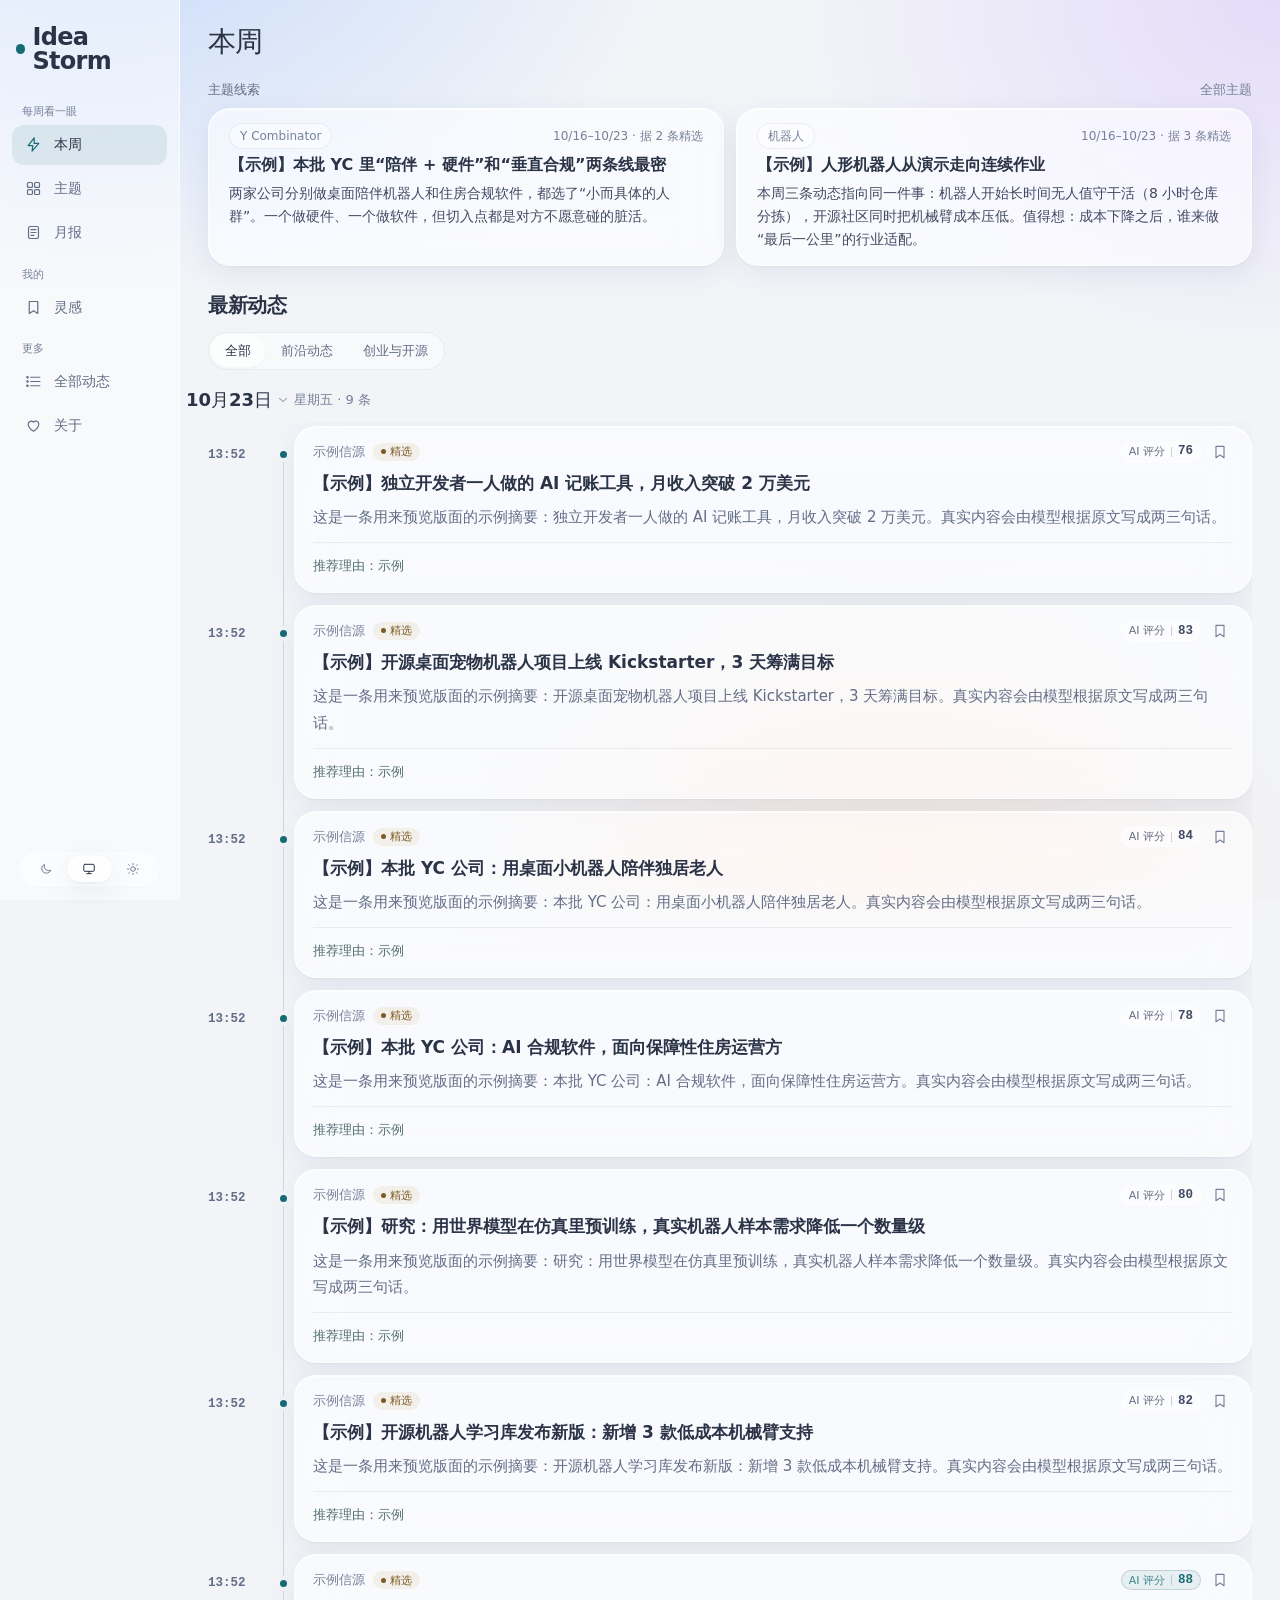
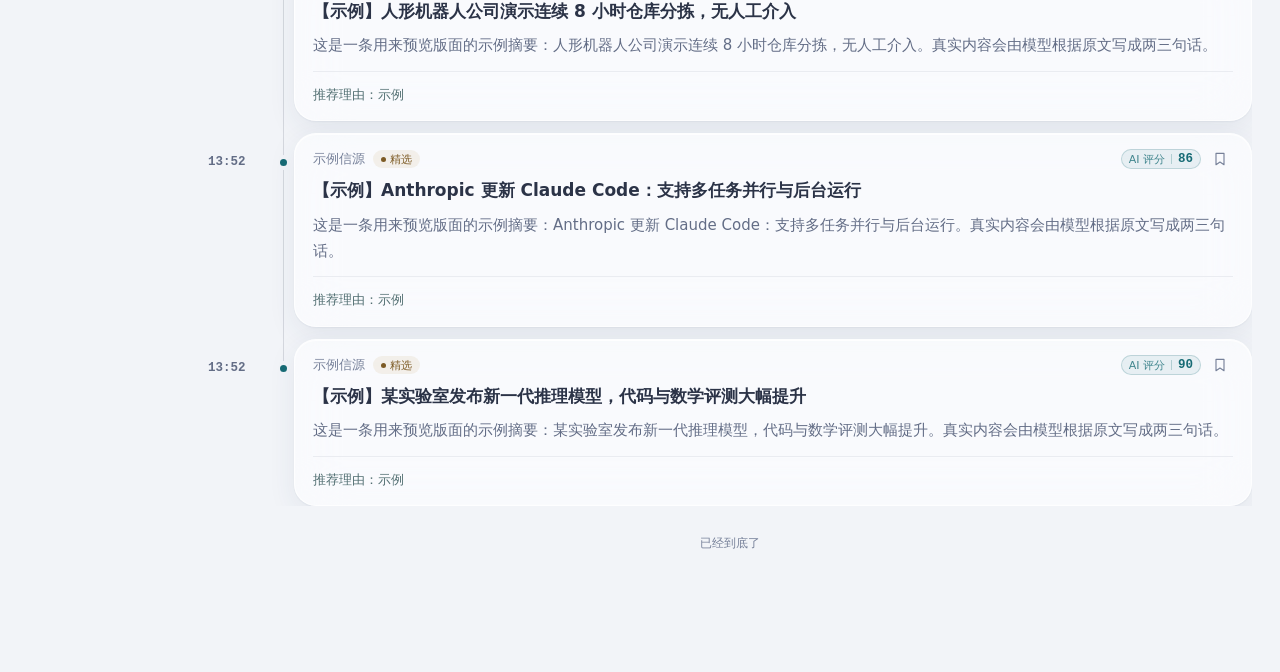
==== commit 7ab9e5c6: "Polish: spacing under the page title, quieter section label; refresh the static preview Co-Authored-" ====
--- a/preview/index.html
+++ b/preview/index.html
@@ -1,3 +1,3 @@
 <!doctype html><html lang="zh-CN" data-theme="light"><head><meta charset="utf-8"><meta name="viewport" content="width=device-width, initial-scale=1, viewport-fit=cover"><meta name="theme-color" media="(prefers-color-scheme: light)" content="#faf9f6"><meta name="theme-color" media="(prefers-color-scheme: dark)" content="#13191c"><title>Idea Storm — 前沿动态与创业灵感 · 每日精选</title><meta name="description" content="盯住 AI、机器人和跨领域前沿的一手信源，以及 YC、开源社区里的新公司和新项目：自动筛选、按主题归拢，每天只留值得看的几条。"><meta property="og:site_name" content="Idea Storm"><meta property="og:type" content="website"><meta property="og:title" content="Idea Storm — 前沿动态与创业灵感 · 每日精选"><meta property="og:description" content="盯住 AI、机器人和跨领域前沿的一手信源，以及 YC、开源社区里的新公司和新项目：自动筛选、按主题归拢，每天只留值得看的几条。"><meta property="og:url" content="http://127.0.0.1:3000/"><meta property="og:image" content="http://127.0.0.1:3000/og/site.png"><meta property="og:image:width" content="1200"><meta property="og:image:height" content="630"><meta property="og:locale" content="zh_CN"><meta name="twitter:card" content="summary_large_image"><meta name="twitter:title" content="Idea Storm — 前沿动态与创业灵感 · 每日精选"><meta name="twitter:description" content="盯住 AI、机器人和跨领域前沿的一手信源，以及 YC、开源社区里的新公司和新项目：自动筛选、按主题归拢，每天只留值得看的几条。"><meta name="twitter:image" content="http://127.0.0.1:3000/og/site.png"><link rel="icon" href="#" sizes="any"><link rel="icon" type="image/png" href="#"><link rel="apple-touch-icon" href="#"><link rel="manifest" href="#"><link rel="alternate" type="application/rss+xml" title="Idea Storm — 精选" href="#"><style>/*! tailwindcss v4.3.3 | MIT License | https://tailwindcss.com */
-@layer properties{@supports (((-webkit-hyphens:none)) and (not (margin-trim:inline))) or ((-moz-orient:inline) and (not (color:rgb(from red r g b)))){*,:before,:after,::backdrop{--tw-translate-x:0;--tw-translate-y:0;--tw-translate-z:0;--tw-scale-x:1;--tw-scale-y:1;--tw-scale-z:1;--tw-rotate-x:initial;--tw-rotate-y:initial;--tw-rotate-z:initial;--tw-skew-x:initial;--tw-skew-y:initial;--tw-pan-x:initial;--tw-pan-y:initial;--tw-pinch-zoom:initial;--tw-space-y-reverse:0;--tw-divide-y-reverse:0;--tw-border-style:solid;--tw-leading:initial;--tw-font-weight:initial;--tw-tracking:initial;--tw-ordinal:initial;--tw-slashed-zero:initial;--tw-numeric-figure:initial;--tw-numeric-spacing:initial;--tw-numeric-fraction:initial;--tw-shadow:0 0 #0000;--tw-shadow-color:initial;--tw-shadow-alpha:100%;--tw-inset-shadow:0 0 #0000;--tw-inset-shadow-color:initial;--tw-inset-shadow-alpha:100%;--tw-ring-color:initial;--tw-ring-shadow:0 0 #0000;--tw-inset-ring-color:initial;--tw-inset-ring-shadow:0 0 #0000;--tw-ring-inset:initial;--tw-ring-offset-width:0px;--tw-ring-offset-color:#fff;--tw-ring-offset-shadow:0 0 #0000;--tw-outline-style:solid;--tw-blur:initial;--tw-brightness:initial;--tw-contrast:initial;--tw-grayscale:initial;--tw-hue-rotate:initial;--tw-invert:initial;--tw-opacity:initial;--tw-saturate:initial;--tw-sepia:initial;--tw-drop-shadow:initial;--tw-drop-shadow-color:initial;--tw-drop-shadow-alpha:100%;--tw-drop-shadow-size:initial;--tw-backdrop-blur:initial;--tw-backdrop-brightness:initial;--tw-backdrop-contrast:initial;--tw-backdrop-grayscale:initial;--tw-backdrop-hue-rotate:initial;--tw-backdrop-invert:initial;--tw-backdrop-opacity:initial;--tw-backdrop-saturate:initial;--tw-backdrop-sepia:initial;--tw-duration:initial;--tw-ease:initial;--tw-content:""}}}@layer theme{:root,:host{--font-sans:-apple-system, BlinkMacSystemFont, "SF Pro Text", "SF Pro Display", system-ui, "Segoe UI", "PingFang SC", "Hiragino Sans GB", "HarmonyOS Sans SC", "Microsoft YaHei", sans-serif;--font-mono:ui-monospace, SFMono-Regular, "SF Mono", Menlo, Monaco, Consolas, "Liberation Mono", monospace;--color-black:#000;--color-white:#fff;--spacing:.25rem;--container-xs:20rem;--container-sm:24rem;--container-md:28rem;--container-lg:32rem;--container-xl:36rem;--container-2xl:42rem;--font-weight-normal:400;--font-weight-medium:500;--font-weight-semibold:550;--font-weight-bold:600;--font-weight-black:900;--tracking-tight:-.025em;--tracking-wide:.025em;--leading-tight:1.25;--leading-snug:1.375;--leading-relaxed:1.625;--ease-out:cubic-bezier(0, 0, .2, 1);--animate-spin:spin 1s linear infinite;--animate-ping:ping 1s cubic-bezier(0, 0, .2, 1) infinite;--animate-pulse:pulse 2s cubic-bezier(.4, 0, .6, 1) infinite;--blur-sm:8px;--blur-md:12px;--blur-xl:24px;--default-transition-duration:.15s;--default-transition-timing-function:cubic-bezier(.4, 0, .2, 1);--default-font-family:var(--font-sans);--default-mono-font-family:var(--font-mono);--color-bg:var(--bg);--color-bg-sunk:var(--bg-sunk);--color-bg-muted:var(--bg-muted);--color-surface:var(--surface);--color-surface-2:var(--surface-2);--color-raised:var(--raised);--color-sidebar:var(--sidebar);--color-daybar:var(--daybar);--color-ink:var(--ink);--color-ink-2:var(--ink-2);--color-ink-3:var(--ink-3);--color-ink-4:var(--ink-4);--color-line:var(--line);--color-line-strong:var(--line-strong);--color-line-soft:var(--line-soft);--color-accent:var(--accent);--color-accent-ink:var(--accent-ink);--color-accent-soft:var(--accent-soft);--color-accent-softer:var(--accent-softer);--color-accent-contrast:var(--accent-contrast);--color-note:var(--note);--color-hot:var(--hot);--color-hot-soft:var(--hot-soft);--color-amber:var(--amber);--color-amber-ink:var(--amber-ink);--color-amber-soft:var(--amber-soft);--color-ok:var(--ok);--color-ok-soft:var(--ok-soft);--color-ok-ink:var(--ok-ink);--color-cal-plain:var(--cal-plain);--color-cal-confirmed:var(--cal-confirmed);--color-cal-announced:var(--cal-announced);--color-cal-key-confirmed:var(--cal-key-confirmed);--color-cal-key-announced:var(--cal-key-announced);--color-panel-quiet:var(--panel-quiet);--color-rank-1:var(--rank-1);--color-rank-2:var(--rank-2);--color-rank-3:var(--rank-3);--color-rank-rest:var(--rank-rest);--radius-mark:5px;--radius-control:12px;--radius-tile:16px;--radius-card:22px;--radius-panel:22px;--radius-sheet:28px;--ease-out-quart:cubic-bezier(.25, 1, .5, 1)}}@layer base{*,:after,:before,::backdrop{box-sizing:border-box;border:0 solid;margin:0;padding:0}::file-selector-button{box-sizing:border-box;border:0 solid;margin:0;padding:0}html,:host{-webkit-text-size-adjust:100%;tab-size:4;line-height:1.5;font-family:var(--default-font-family,-apple-system, BlinkMacSystemFont, "Segoe UI", Roboto, "Helvetica Neue", "Noto Sans", Arial, sans-serif, "Apple Color Emoji", "Segoe UI Emoji", "Segoe UI Symbol", "Noto Color Emoji");font-feature-settings:var(--default-font-feature-settings,normal);font-variation-settings:var(--default-font-variation-settings,normal);-webkit-tap-highlight-color:transparent}hr{height:0;color:inherit;border-top-width:1px}abbr:where([title]){-webkit-text-decoration:underline dotted;text-decoration:underline dotted}h1,h2,h3,h4,h5,h6{font-size:inherit;font-weight:inherit}a{color:inherit;-webkit-text-decoration:inherit;-webkit-text-decoration:inherit;-webkit-text-decoration:inherit;-webkit-text-decoration:inherit;text-decoration:inherit}b,strong{font-weight:bolder}code,kbd,samp,pre{font-family:var(--default-mono-font-family,ui-monospace, SFMono-Regular, Menlo, Monaco, Consolas, "Liberation Mono", "Courier New", monospace);font-feature-settings:var(--default-mono-font-feature-settings,normal);font-variation-settings:var(--default-mono-font-variation-settings,normal);font-size:1em}small{font-size:80%}sub,sup{vertical-align:baseline;font-size:75%;line-height:0;position:relative}sub{bottom:-.25em}sup{top:-.5em}table{text-indent:0;border-color:inherit;border-collapse:collapse}:-moz-focusring:where(:not(iframe)){outline:auto}progress{vertical-align:baseline}summary{display:list-item}ol,ul,menu{list-style:none}img,svg,video,canvas,audio,iframe,embed,object{vertical-align:middle;display:block}img,video{max-width:100%;height:auto}button,input,select,optgroup,textarea{font:inherit;font-feature-settings:inherit;font-variation-settings:inherit;letter-spacing:inherit;color:inherit;opacity:1;background-color:#0000;border-radius:0}::file-selector-button{font:inherit;font-feature-settings:inherit;font-variation-settings:inherit;letter-spacing:inherit;color:inherit;opacity:1;background-color:#0000;border-radius:0}:where(select:is([multiple],[size])) optgroup{font-weight:bolder}:where(select:is([multiple],[size])) optgroup option{padding-inline-start:20px}::file-selector-button{margin-inline-end:4px}::placeholder{opacity:1}@supports (not ((-webkit-appearance:-apple-pay-button))) or (contain-intrinsic-size:1px){::placeholder{color:currentColor}@supports (color:color-mix(in lab, red, red)){::placeholder{color:color-mix(in oklab, currentcolor 50%, transparent)}}}textarea{resize:vertical}::-webkit-search-decoration{-webkit-appearance:none}::-webkit-date-and-time-value{min-height:1lh;text-align:inherit}::-webkit-datetime-edit{display:inline-flex}::-webkit-datetime-edit-fields-wrapper{padding:0}::-webkit-datetime-edit{padding-block:0}::-webkit-datetime-edit-year-field{padding-block:0}::-webkit-datetime-edit-month-field{padding-block:0}::-webkit-datetime-edit-day-field{padding-block:0}::-webkit-datetime-edit-hour-field{padding-block:0}::-webkit-datetime-edit-minute-field{padding-block:0}::-webkit-datetime-edit-second-field{padding-block:0}::-webkit-datetime-edit-millisecond-field{padding-block:0}::-webkit-datetime-edit-meridiem-field{padding-block:0}::-webkit-calendar-picker-indicator{line-height:1}:-moz-ui-invalid{box-shadow:none}button,input:where([type=button],[type=reset],[type=submit]){appearance:button}::file-selector-button{appearance:button}::-webkit-inner-spin-button{height:auto}::-webkit-outer-spin-button{height:auto}[hidden]:where(:not([hidden=until-found])){display:none!important}html{-webkit-text-size-adjust:100%;text-rendering:optimizelegibility;-webkit-font-smoothing:antialiased;-moz-osx-font-smoothing:grayscale;-webkit-tap-highlight-color:transparent}body{background:var(--bg-image), var(--bg);color:var(--ink);font-family:var(--font-sans);background-attachment:fixed;font-size:14px;line-height:1.5}::selection{background:var(--selection)}:focus-visible{outline:2px solid var(--accent);outline-offset:2px;border-radius:6px}a{color:inherit;text-decoration:none}button{cursor:pointer}button:disabled{cursor:default}img{max-width:100%}}@layer components{.num{font-variant-numeric:tabular-nums}.mono{font-family:var(--font-mono);font-variant-numeric:tabular-nums}.chip{height:1.625rem;color:var(--ink-4);background:var(--bg-sunk);border:1px solid var(--line-soft);border-radius:9999px;align-items:center;gap:.25rem;padding:0 .625rem;font-size:12px;transition:color .12s,background-color .12s,border-color .12s;display:inline-flex}a.chip:hover{color:var(--accent);border-color:var(--line-strong)}.skeleton{background:var(--bg-muted);border-radius:var(--radius-control);animation:1.6s ease-in-out infinite skeleton-pulse}.scrollbar-none{scrollbar-width:none}.scrollbar-none::-webkit-scrollbar{display:none}.scrollbar-thin{scrollbar-width:thin;scrollbar-color:var(--line-strong) transparent}.disclosure>summary{cursor:pointer;list-style:none}.disclosure>summary::-webkit-details-marker{display:none}}@layer utilities{.\@container{container-type:inline-size}.pointer-events-auto{pointer-events:auto}.pointer-events-none{pointer-events:none}.visible{visibility:visible}.sr-only{clip-path:inset(50%);white-space:nowrap;border-width:0;width:1px;height:1px;margin:-1px;padding:0;position:absolute;overflow:hidden}.absolute{position:absolute}.fixed{position:fixed}.relative{position:relative}.static{position:static}.sticky{position:sticky}.inset-0{inset:0}.inset-x-0{inset-inline:0}.inset-y-\[3px\]{inset-block:3px}.top-0{top:0}.top-0\.5{top:calc(var(--spacing) * .5)}.top-1{top:var(--spacing)}.top-1\/2{top:50%}.top-4{top:calc(var(--spacing) * 4)}.top-6{top:calc(var(--spacing) * 6)}.top-10{top:calc(var(--spacing) * 10)}.top-\[7px\]{top:7px}.top-\[25\.5px\]{top:25.5px}.top-\[29px\]{top:29px}.top-\[calc\(42\%\+42px\)\]{top:calc(42% + 42px)}.-right-2{right:calc(var(--spacing) * -2)}.right-0{right:0}.right-2\.5{right:calc(var(--spacing) * 2.5)}.right-3{right:calc(var(--spacing) * 3)}.right-4{right:calc(var(--spacing) * 4)}.-bottom-\[41px\]{bottom:-41px}.bottom-0{bottom:0}.bottom-3{bottom:calc(var(--spacing) * 3)}.bottom-4{bottom:calc(var(--spacing) * 4)}.bottom-\[calc\(80px\+env\(safe-area-inset-bottom\)\)\]{bottom:calc(80px + env(safe-area-inset-bottom))}.bottom-\[calc\(86px\+env\(safe-area-inset-bottom\)\)\]{bottom:calc(86px + env(safe-area-inset-bottom))}.bottom-full{bottom:100%}.-left-5{left:calc(var(--spacing) * -5)}.-left-\[13\.5px\]{left:-13.5px}.left-0{left:0}.left-1\/2{left:50%}.left-3\.5{left:calc(var(--spacing) * 3.5)}.left-4{left:calc(var(--spacing) * 4)}.left-\[3px\]{left:3px}.left-\[7\.5px\]{left:7.5px}.left-\[7px\]{left:7px}.left-\[10\.5px\]{left:10.5px}.left-\[75\%\]{left:75%}.z-10{z-index:10}.z-20{z-index:20}.z-30{z-index:30}.z-40{z-index:40}.z-50{z-index:50}.z-\[60\]{z-index:60}.z-\[75\]{z-index:75}.z-\[80\]{z-index:80}.order-1{order:1}.order-2{order:2}.order-3{order:3}.order-4{order:4}.order-5{order:5}.order-6{order:6}.order-first{order:-9999}.container{width:100%}@media (width>=641px){.container{max-width:641px}}@media (width>=768px){.container{max-width:768px}}@media (width>=961px){.container{max-width:961px}}@media (width>=1280px){.container{max-width:1280px}}@media (width>=1536px){.container{max-width:1536px}}.-mx-1{margin-inline:calc(var(--spacing) * -1)}.-mx-2{margin-inline:calc(var(--spacing) * -2)}.-mx-3{margin-inline:calc(var(--spacing) * -3)}.-mx-4{margin-inline:calc(var(--spacing) * -4)}.-mx-5{margin-inline:calc(var(--spacing) * -5)}.mx-1{margin-inline:var(--spacing)}.mx-1\.5{margin-inline:calc(var(--spacing) * 1.5)}.mx-2{margin-inline:calc(var(--spacing) * 2)}.mx-auto{margin-inline:auto}.-my-1{margin-block:calc(var(--spacing) * -1)}.my-4{margin-block:calc(var(--spacing) * 4)}.mt-0\.5{margin-top:calc(var(--spacing) * .5)}.mt-1{margin-top:var(--spacing)}.mt-1\.5{margin-top:calc(var(--spacing) * 1.5)}.mt-2{margin-top:calc(var(--spacing) * 2)}.mt-2\.5{margin-top:calc(var(--spacing) * 2.5)}.mt-3{margin-top:calc(var(--spacing) * 3)}.mt-3\.5{margin-top:calc(var(--spacing) * 3.5)}.mt-4{margin-top:calc(var(--spacing) * 4)}.mt-5{margin-top:calc(var(--spacing) * 5)}.mt-6{margin-top:calc(var(--spacing) * 6)}.mt-7{margin-top:calc(var(--spacing) * 7)}.mt-8{margin-top:calc(var(--spacing) * 8)}.mt-9{margin-top:calc(var(--spacing) * 9)}.mt-10{margin-top:calc(var(--spacing) * 10)}.mt-12{margin-top:calc(var(--spacing) * 12)}.mt-16{margin-top:calc(var(--spacing) * 16)}.mt-20{margin-top:calc(var(--spacing) * 20)}.mt-\[3px\]{margin-top:3px}.mt-\[9px\]{margin-top:9px}.mt-\[11px\]{margin-top:11px}.mt-auto{margin-top:auto}.mt-px{margin-top:1px}.-mr-3{margin-right:calc(var(--spacing) * -3)}.mr-1{margin-right:var(--spacing)}.mr-2{margin-right:calc(var(--spacing) * 2)}.mr-3{margin-right:calc(var(--spacing) * 3)}.mr-\[0\.3em\]{margin-right:.3em}.-mb-1{margin-bottom:calc(var(--spacing) * -1)}.mb-1{margin-bottom:var(--spacing)}.mb-2{margin-bottom:calc(var(--spacing) * 2)}.mb-2\.5{margin-bottom:calc(var(--spacing) * 2.5)}.mb-3{margin-bottom:calc(var(--spacing) * 3)}.mb-4{margin-bottom:calc(var(--spacing) * 4)}.mb-5{margin-bottom:calc(var(--spacing) * 5)}.mb-6{margin-bottom:calc(var(--spacing) * 6)}.-ml-1\.5{margin-left:calc(var(--spacing) * -1.5)}.-ml-px{margin-left:-1px}.ml-0\.5{margin-left:calc(var(--spacing) * .5)}.ml-1{margin-left:var(--spacing)}.ml-1\.5{margin-left:calc(var(--spacing) * 1.5)}.ml-2{margin-left:calc(var(--spacing) * 2)}.ml-auto{margin-left:auto}.ml-px{margin-left:1px}.line-clamp-1{-webkit-line-clamp:1;-webkit-box-orient:vertical;display:-webkit-box;overflow:hidden}.line-clamp-2{-webkit-line-clamp:2;-webkit-box-orient:vertical;display:-webkit-box;overflow:hidden}.line-clamp-3{-webkit-line-clamp:3;-webkit-box-orient:vertical;display:-webkit-box;overflow:hidden}.line-clamp-4{-webkit-line-clamp:4;-webkit-box-orient:vertical;display:-webkit-box;overflow:hidden}.line-clamp-5{-webkit-line-clamp:5;-webkit-box-orient:vertical;display:-webkit-box;overflow:hidden}.block{display:block}.contents{display:contents}.flex{display:flex}.grid{display:grid}.hidden{display:none}.inline{display:inline}.inline-block{display:inline-block}.inline-flex{display:inline-flex}.table{display:table}.aspect-\[2\/1\]{aspect-ratio:2}.aspect-\[3\/4\]{aspect-ratio:3/4}.aspect-\[16\/9\]{aspect-ratio:16/9}.aspect-\[16\/10\]{aspect-ratio:16/10}.\!size-1\.5{width:calc(var(--spacing) * 1.5)!important;height:calc(var(--spacing) * 1.5)!important}.size-0{width:0;height:0}.size-1{width:var(--spacing);height:var(--spacing)}.size-1\.5{width:calc(var(--spacing) * 1.5);height:calc(var(--spacing) * 1.5)}.size-2{width:calc(var(--spacing) * 2);height:calc(var(--spacing) * 2)}.size-3{width:calc(var(--spacing) * 3);height:calc(var(--spacing) * 3)}.size-3\.5{width:calc(var(--spacing) * 3.5);height:calc(var(--spacing) * 3.5)}.size-4{width:calc(var(--spacing) * 4);height:calc(var(--spacing) * 4)}.size-5{width:calc(var(--spacing) * 5);height:calc(var(--spacing) * 5)}.size-6{width:calc(var(--spacing) * 6);height:calc(var(--spacing) * 6)}.size-7{width:calc(var(--spacing) * 7);height:calc(var(--spacing) * 7)}.size-8{width:calc(var(--spacing) * 8);height:calc(var(--spacing) * 8)}.size-9{width:calc(var(--spacing) * 9);height:calc(var(--spacing) * 9)}.size-10{width:calc(var(--spacing) * 10);height:calc(var(--spacing) * 10)}.size-11{width:calc(var(--spacing) * 11);height:calc(var(--spacing) * 11)}.size-14{width:calc(var(--spacing) * 14);height:calc(var(--spacing) * 14)}.size-28{width:calc(var(--spacing) * 28);height:calc(var(--spacing) * 28)}.size-\[0\.42em\]{width:.42em;height:.42em}.size-\[5px\]{width:5px;height:5px}.size-\[7px\]{width:7px;height:7px}.size-\[9px\]{width:9px;height:9px}.size-\[104px\]{width:104px;height:104px}.size-full{width:100%;height:100%}.h-1{height:var(--spacing)}.h-1\.5{height:calc(var(--spacing) * 1.5)}.h-2\.5{height:calc(var(--spacing) * 2.5)}.h-3{height:calc(var(--spacing) * 3)}.h-4{height:calc(var(--spacing) * 4)}.h-6{height:calc(var(--spacing) * 6)}.h-7{height:calc(var(--spacing) * 7)}.h-8{height:calc(var(--spacing) * 8)}.h-9{height:calc(var(--spacing) * 9)}.h-10{height:calc(var(--spacing) * 10)}.h-11{height:calc(var(--spacing) * 11)}.h-12{height:calc(var(--spacing) * 12)}.h-14{height:calc(var(--spacing) * 14)}.h-16{height:calc(var(--spacing) * 16)}.h-\[2px\]{height:2px}.h-\[3px\]{height:3px}.h-\[18px\]{height:18px}.h-\[20px\]{height:20px}.h-\[22px\]{height:22px}.h-\[26px\]{height:26px}.h-\[34px\]{height:34px}.h-\[42px\]{height:42px}.h-\[50px\]{height:50px}.h-\[54px\]{height:54px}.h-\[58px\]{height:58px}.h-\[64\%\]{height:64%}.h-\[66\%\]{height:66%}.h-\[112px\]{height:112px}.h-\[230px\]{height:230px}.h-auto{height:auto}.h-dvh{height:100dvh}.h-full{height:100%}.max-h-48{max-height:calc(var(--spacing) * 48)}.max-h-\[92dvh\]{max-height:92dvh}.max-h-\[360px\]{max-height:360px}.max-h-\[420px\]{max-height:420px}.max-h-full{max-height:100%}.\!min-h-\[38px\]{min-height:38px!important}.\!min-h-\[60px\]{min-height:60px!important}.min-h-0{min-height:0}.min-h-7{min-height:calc(var(--spacing) * 7)}.min-h-\[18px\]{min-height:18px}.min-h-\[62px\]{min-height:62px}.min-h-\[70vh\]{min-height:70vh}.min-h-\[84px\]{min-height:84px}.min-h-\[300px\]{min-height:300px}.min-h-dvh{min-height:100dvh}.\!w-24{width:calc(var(--spacing) * 24)!important}.\!w-auto{width:auto!important}.w-3\.5{width:calc(var(--spacing) * 3.5)}.w-5{width:calc(var(--spacing) * 5)}.w-6{width:calc(var(--spacing) * 6)}.w-7{width:calc(var(--spacing) * 7)}.w-8{width:calc(var(--spacing) * 8)}.w-9{width:calc(var(--spacing) * 9)}.w-10{width:calc(var(--spacing) * 10)}.w-14{width:calc(var(--spacing) * 14)}.w-16{width:calc(var(--spacing) * 16)}.w-24{width:calc(var(--spacing) * 24)}.w-56{width:calc(var(--spacing) * 56)}.w-\[22px\]{width:22px}.w-\[25\%\]{width:25%}.w-\[26px\]{width:26px}.w-\[44px\]{width:44px}.w-\[64\%\]{width:64%}.w-\[66\%\]{width:66%}.w-\[76px\]{width:76px}.w-\[88px\]{width:88px}.w-\[92px\]{width:92px}.w-\[104px\]{width:104px}.w-\[108px\]{width:108px}.w-\[112px\]{width:112px}.w-\[124px\]{width:124px}.w-\[140px\]{width:140px}.w-\[176px\]{width:176px}.w-\[180px\]{width:180px}.w-\[216px\]{width:216px}.w-\[280px\]{width:280px}.w-\[calc\(\(100\%-6px\)\/3\)\]{width:calc(33.3333% - 2px)}.w-\[min\(260px\,calc\(100\%-48px\)\)\]{width:min(260px,100% - 48px)}.w-auto{width:auto}.w-full{width:100%}.w-max{width:max-content}.w-px{width:1px}.max-w-2xl{max-width:var(--container-2xl)}.max-w-\[36em\]{max-width:36em}.max-w-\[52em\]{max-width:52em}.max-w-\[64em\]{max-width:64em}.max-w-\[240px\]{max-width:240px}.max-w-\[260px\]{max-width:260px}.max-w-\[280px\]{max-width:280px}.max-w-\[320px\]{max-width:320px}.max-w-\[360px\]{max-width:360px}.max-w-\[420px\]{max-width:420px}.max-w-\[640px\]{max-width:640px}.max-w-\[760px\]{max-width:760px}.max-w-\[960px\]{max-width:960px}.max-w-\[1320px\]{max-width:1320px}.max-w-\[min\(360px\,calc\(\(92dvh-190px\)\*0\.75\)\)\]{max-width:min(360px,69dvh - 142.5px)}.max-w-\[var\(--page-max-reading\)\]{max-width:var(--page-max-reading)}.max-w-full{max-width:100%}.max-w-lg{max-width:var(--container-lg)}.max-w-md{max-width:var(--container-md)}.max-w-sm{max-width:var(--container-sm)}.max-w-xl{max-width:var(--container-xl)}.max-w-xs{max-width:var(--container-xs)}.min-w-0{min-width:0}.min-w-5{min-width:calc(var(--spacing) * 5)}.min-w-9{min-width:calc(var(--spacing) * 9)}.min-w-\[120px\]{min-width:120px}.min-w-\[130px\]{min-width:130px}.min-w-\[168px\]{min-width:168px}.min-w-\[220px\]{min-width:220px}.min-w-\[260px\]{min-width:260px}.min-w-\[320px\]{min-width:320px}.min-w-\[420px\]{min-width:420px}.min-w-\[560px\]{min-width:560px}.min-w-\[640px\]{min-width:640px}.min-w-\[720px\]{min-width:720px}.min-w-\[760px\]{min-width:760px}.flex-1{flex:1}.flex-\[1_1_18rem\]{flex:18rem}.shrink-0{flex-shrink:0}.grow{flex-grow:1}.border-collapse{border-collapse:collapse}.origin-left{transform-origin:0}.origin-top-left{transform-origin:0 0}.origin-top-right{transform-origin:100% 0}.-translate-x-1\/2{--tw-translate-x:calc(calc(1 / 2 * 100%) * -1);translate:var(--tw-translate-x) var(--tw-translate-y)}.-translate-y-1\/2{--tw-translate-y:calc(calc(1 / 2 * 100%) * -1);translate:var(--tw-translate-x) var(--tw-translate-y)}.-translate-y-px{--tw-translate-y:-1px;translate:var(--tw-translate-x) var(--tw-translate-y)}.translate-y-0{--tw-translate-y:0px;translate:var(--tw-translate-x) var(--tw-translate-y)}.translate-y-2{--tw-translate-y:calc(var(--spacing) * 2);translate:var(--tw-translate-x) var(--tw-translate-y)}.translate-y-\[-2px\]{--tw-translate-y:-2px;translate:var(--tw-translate-x) var(--tw-translate-y)}.scale-100{--tw-scale-x:100%;--tw-scale-y:100%;--tw-scale-z:100%;scale:var(--tw-scale-x) var(--tw-scale-y)}.scale-x-0{--tw-scale-x:0%;scale:var(--tw-scale-x) var(--tw-scale-y)}.scale-\[0\.985\]{scale:.985}.-rotate-90{rotate:-90deg}.rotate-45{rotate:45deg}.rotate-90{rotate:90deg}.rotate-180{rotate:180deg}.card-hover{transition:box-shadow .2s var(--ease-out-quart), border-color .2s, transform .2s var(--ease-out-quart)}.card-hover:hover{box-shadow:var(--shadow-card-hover);border-color:var(--line-strong);transform:translateY(-1px)}.transform{transform:var(--tw-rotate-x,) var(--tw-rotate-y,) var(--tw-rotate-z,) var(--tw-skew-x,) var(--tw-skew-y,)}.animate-ping{animation:var(--animate-ping)}.animate-pulse{animation:var(--animate-pulse)}.animate-spin{animation:var(--animate-spin)}.cursor-pointer{cursor:pointer}.cursor-zoom-in{cursor:zoom-in}.cursor-zoom-out{cursor:zoom-out}.touch-pan-y{--tw-pan-y:pan-y;touch-action:var(--tw-pan-x,) var(--tw-pan-y,) var(--tw-pinch-zoom,)}.resize{resize:both}.resize-y{resize:vertical}.scroll-mt-6{scroll-margin-top:calc(var(--spacing) * 6)}.scroll-mt-24{scroll-margin-top:calc(var(--spacing) * 24)}.scroll-mt-\[64px\]{scroll-margin-top:64px}.scrollbar-none{scrollbar-width:none}.scrollbar-thin{scrollbar-width:thin}.list-none{list-style-type:none}.appearance-none{appearance:none}.break-inside-avoid{break-inside:avoid}.grid-cols-1{grid-template-columns:repeat(1,minmax(0,1fr))}.grid-cols-2{grid-template-columns:repeat(2,minmax(0,1fr))}.grid-cols-3{grid-template-columns:repeat(3,minmax(0,1fr))}.grid-cols-7{grid-template-columns:repeat(7,minmax(0,1fr))}.grid-cols-\[20px_minmax\(0\,1fr\)_auto\]{grid-template-columns:20px minmax(0,1fr) auto}.grid-cols-\[30px_minmax\(0\,1fr\)\]{grid-template-columns:30px minmax(0,1fr)}.grid-cols-\[48px_minmax\(0\,1fr\)\]{grid-template-columns:48px minmax(0,1fr)}.grid-cols-\[64px_22px_minmax\(0\,1fr\)\]{grid-template-columns:64px 22px minmax(0,1fr)}.grid-cols-\[auto_auto\]{grid-template-columns:auto auto}.grid-cols-\[max-content_1fr\]{grid-template-columns:max-content 1fr}.grid-cols-\[minmax\(0\,1fr\)\]{grid-template-columns:minmax(0,1fr)}.flex-col{flex-direction:column}.flex-col-reverse{flex-direction:column-reverse}.flex-wrap{flex-wrap:wrap}.place-items-center{place-items:center}.content-start{align-content:flex-start}.items-baseline{align-items:baseline}.items-center{align-items:center}.items-end{align-items:flex-end}.items-start{align-items:flex-start}.items-stretch{align-items:stretch}.justify-between{justify-content:space-between}.justify-center{justify-content:center}.justify-end{justify-content:flex-end}.justify-start{justify-content:flex-start}.gap-0\.5{gap:calc(var(--spacing) * .5)}.gap-1{gap:var(--spacing)}.gap-1\.5{gap:calc(var(--spacing) * 1.5)}.gap-2{gap:calc(var(--spacing) * 2)}.gap-2\.5{gap:calc(var(--spacing) * 2.5)}.gap-3{gap:calc(var(--spacing) * 3)}.gap-3\.5{gap:calc(var(--spacing) * 3.5)}.gap-4{gap:calc(var(--spacing) * 4)}.gap-5{gap:calc(var(--spacing) * 5)}.gap-6{gap:calc(var(--spacing) * 6)}.gap-8{gap:calc(var(--spacing) * 8)}.gap-10{gap:calc(var(--spacing) * 10)}.gap-\[3px\]{gap:3px}:where(.space-y-0\.5>:not(:last-child)){--tw-space-y-reverse:0;margin-block-start:calc(calc(var(--spacing) * .5) * var(--tw-space-y-reverse));margin-block-end:calc(calc(var(--spacing) * .5) * calc(1 - var(--tw-space-y-reverse)))}:where(.space-y-1>:not(:last-child)){--tw-space-y-reverse:0;margin-block-start:calc(var(--spacing) * var(--tw-space-y-reverse));margin-block-end:calc(var(--spacing) * calc(1 - var(--tw-space-y-reverse)))}:where(.space-y-1\.5>:not(:last-child)){--tw-space-y-reverse:0;margin-block-start:calc(calc(var(--spacing) * 1.5) * var(--tw-space-y-reverse));margin-block-end:calc(calc(var(--spacing) * 1.5) * calc(1 - var(--tw-space-y-reverse)))}:where(.space-y-2>:not(:last-child)){--tw-space-y-reverse:0;margin-block-start:calc(calc(var(--spacing) * 2) * var(--tw-space-y-reverse));margin-block-end:calc(calc(var(--spacing) * 2) * calc(1 - var(--tw-space-y-reverse)))}:where(.space-y-2\.5>:not(:last-child)){--tw-space-y-reverse:0;margin-block-start:calc(calc(var(--spacing) * 2.5) * var(--tw-space-y-reverse));margin-block-end:calc(calc(var(--spacing) * 2.5) * calc(1 - var(--tw-space-y-reverse)))}:where(.space-y-3>:not(:last-child)){--tw-space-y-reverse:0;margin-block-start:calc(calc(var(--spacing) * 3) * var(--tw-space-y-reverse));margin-block-end:calc(calc(var(--spacing) * 3) * calc(1 - var(--tw-space-y-reverse)))}:where(.space-y-4>:not(:last-child)){--tw-space-y-reverse:0;margin-block-start:calc(calc(var(--spacing) * 4) * var(--tw-space-y-reverse));margin-block-end:calc(calc(var(--spacing) * 4) * calc(1 - var(--tw-space-y-reverse)))}:where(.space-y-5>:not(:last-child)){--tw-space-y-reverse:0;margin-block-start:calc(calc(var(--spacing) * 5) * var(--tw-space-y-reverse));margin-block-end:calc(calc(var(--spacing) * 5) * calc(1 - var(--tw-space-y-reverse)))}:where(.space-y-8>:not(:last-child)){--tw-space-y-reverse:0;margin-block-start:calc(calc(var(--spacing) * 8) * var(--tw-space-y-reverse));margin-block-end:calc(calc(var(--spacing) * 8) * calc(1 - var(--tw-space-y-reverse)))}.gap-x-1\.5{column-gap:calc(var(--spacing) * 1.5)}.gap-x-2{column-gap:calc(var(--spacing) * 2)}.gap-x-2\.5{column-gap:calc(var(--spacing) * 2.5)}.gap-x-3{column-gap:calc(var(--spacing) * 3)}.gap-x-4{column-gap:calc(var(--spacing) * 4)}.gap-x-5{column-gap:calc(var(--spacing) * 5)}.gap-x-6{column-gap:calc(var(--spacing) * 6)}.gap-x-8{column-gap:calc(var(--spacing) * 8)}.gap-x-10{column-gap:calc(var(--spacing) * 10)}.gap-y-0\.5{row-gap:calc(var(--spacing) * .5)}.gap-y-1{row-gap:var(--spacing)}.gap-y-1\.5{row-gap:calc(var(--spacing) * 1.5)}.gap-y-2{row-gap:calc(var(--spacing) * 2)}.gap-y-4{row-gap:calc(var(--spacing) * 4)}.gap-y-5{row-gap:calc(var(--spacing) * 5)}.gap-y-6{row-gap:calc(var(--spacing) * 6)}.gap-y-\[18px\]{row-gap:18px}:where(.divide-y>:not(:last-child)){--tw-divide-y-reverse:0;border-bottom-style:var(--tw-border-style);border-top-style:var(--tw-border-style);border-top-width:calc(1px * var(--tw-divide-y-reverse));border-bottom-width:calc(1px * calc(1 - var(--tw-divide-y-reverse)))}:where(.divide-line>:not(:last-child)){border-color:var(--color-line)}:where(.divide-line-soft>:not(:last-child)){border-color:var(--color-line-soft)}.self-center{align-self:center}.self-start{align-self:flex-start}.justify-self-center{justify-self:center}.justify-self-end{justify-self:flex-end}.truncate{text-overflow:ellipsis;white-space:nowrap;overflow:hidden}.overflow-auto{overflow:auto}.overflow-hidden{overflow:hidden}.overflow-visible{overflow:visible}.overflow-x-auto{overflow-x:auto}.overflow-y-auto{overflow-y:auto}.card{background:var(--surface);border:1px solid var(--line);border-radius:var(--radius-card);box-shadow:var(--glass-edge), var(--shadow-card);-webkit-backdrop-filter:var(--glass-blur);backdrop-filter:var(--glass-blur)}.rounded{border-radius:.25rem}.rounded-card{border-radius:var(--radius-card)}.rounded-control{border-radius:var(--radius-control)}.rounded-full{border-radius:2147483647px}.rounded-mark{border-radius:var(--radius-mark)}.rounded-none{border-radius:0}.rounded-panel{border-radius:var(--radius-panel)}.rounded-sheet{border-radius:var(--radius-sheet)}.rounded-tile{border-radius:var(--radius-tile)}.rounded-t-sheet{border-top-left-radius:var(--radius-sheet);border-top-right-radius:var(--radius-sheet)}.\!border-\[1\.5px\]{border-style:var(--tw-border-style)!important;border-width:1.5px!important}.border{border-style:var(--tw-border-style);border-width:1px}.border-\[1\.5px\]{border-style:var(--tw-border-style);border-width:1.5px}.border-x-0{border-inline-style:var(--tw-border-style);border-inline-width:0}.border-y{border-block-style:var(--tw-border-style);border-block-width:1px}.border-t{border-top-style:var(--tw-border-style);border-top-width:1px}.border-t-0{border-top-style:var(--tw-border-style);border-top-width:0}.border-r{border-right-style:var(--tw-border-style);border-right-width:1px}.border-b{border-bottom-style:var(--tw-border-style);border-bottom-width:1px}.border-l{border-left-style:var(--tw-border-style);border-left-width:1px}.border-l-2{border-left-style:var(--tw-border-style);border-left-width:2px}.\!border-solid{--tw-border-style:solid!important;border-style:solid!important}.border-dashed{--tw-border-style:dashed;border-style:dashed}.\!border-accent{border-color:var(--color-accent)!important}.border-accent,.border-accent\/30{border-color:var(--color-accent)}@supports (color:color-mix(in lab, red, red)){.border-accent\/30{border-color:color-mix(in oklab, var(--color-accent) 30%, transparent)}}.border-accent\/45{border-color:var(--color-accent)}@supports (color:color-mix(in lab, red, red)){.border-accent\/45{border-color:color-mix(in oklab, var(--color-accent) 45%, transparent)}}.border-amber\/35{border-color:var(--color-amber)}@supports (color:color-mix(in lab, red, red)){.border-amber\/35{border-color:color-mix(in oklab, var(--color-amber) 35%, transparent)}}.border-current{border-color:currentColor}.border-hot\/30{border-color:var(--color-hot)}@supports (color:color-mix(in lab, red, red)){.border-hot\/30{border-color:color-mix(in oklab, var(--color-hot) 30%, transparent)}}.border-ink{border-color:var(--color-ink)}.border-line{border-color:var(--color-line)}.border-line-soft{border-color:var(--color-line-soft)}.border-line-strong{border-color:var(--color-line-strong)}.border-line\/70{border-color:var(--color-line)}@supports (color:color-mix(in lab, red, red)){.border-line\/70{border-color:color-mix(in oklab, var(--color-line) 70%, transparent)}}.border-ok-ink,.border-ok-ink\/55{border-color:var(--color-ok-ink)}@supports (color:color-mix(in lab, red, red)){.border-ok-ink\/55{border-color:color-mix(in oklab, var(--color-ok-ink) 55%, transparent)}}.border-ok\/30{border-color:var(--color-ok)}@supports (color:color-mix(in lab, red, red)){.border-ok\/30{border-color:color-mix(in oklab, var(--color-ok) 30%, transparent)}}.border-transparent{border-color:#0000}.border-r-transparent{border-right-color:#0000}.well{background-color:var(--bg-sunk);box-shadow:inset 0 0 0 1px var(--line-soft)}[data-theme=dark] .well{background-color:var(--bg-muted)}@supports (color:color-mix(in lab, red, red)){[data-theme=dark] .well{background-color:color-mix(in srgb, var(--bg-muted) 60%, transparent)}}.bg-\[\#111\]{background-color:#111}.bg-\[color-mix\(in_srgb\,var\(--sidebar\)_50\%\,var\(--surface\)\)\]{background-color:var(--sidebar)}@supports (color:color-mix(in lab, red, red)){.bg-\[color-mix\(in_srgb\,var\(--sidebar\)_50\%\,var\(--surface\)\)\]{background-color:color-mix(in srgb,var(--sidebar) 50%,var(--surface))}}.bg-\[rgba\(8\,14\,15\,0\.55\)\]{background-color:#080e0f8c}.bg-\[rgba\(28\,39\,51\,0\.04\)\]{background-color:#1c27330a}.bg-accent{background-color:var(--color-accent)}.bg-accent-soft{background-color:var(--color-accent-soft)}.bg-accent-softer{background-color:var(--color-accent-softer)}.bg-accent\/10{background-color:var(--color-accent)}@supports (color:color-mix(in lab, red, red)){.bg-accent\/10{background-color:color-mix(in oklab, var(--color-accent) 10%, transparent)}}.bg-accent\/15{background-color:var(--color-accent)}@supports (color:color-mix(in lab, red, red)){.bg-accent\/15{background-color:color-mix(in oklab, var(--color-accent) 15%, transparent)}}.bg-accent\/\[0\.06\]{background-color:var(--color-accent)}@supports (color:color-mix(in lab, red, red)){.bg-accent\/\[0\.06\]{background-color:color-mix(in oklab, var(--color-accent) 6%, transparent)}}.bg-amber{background-color:var(--color-amber)}.bg-amber-ink,.bg-amber-ink\/\[0\.16\]{background-color:var(--color-amber-ink)}@supports (color:color-mix(in lab, red, red)){.bg-amber-ink\/\[0\.16\]{background-color:color-mix(in oklab, var(--color-amber-ink) 16%, transparent)}}.bg-amber-soft{background-color:var(--color-amber-soft)}.bg-amber\/10{background-color:var(--color-amber)}@supports (color:color-mix(in lab, red, red)){.bg-amber\/10{background-color:color-mix(in oklab, var(--color-amber) 10%, transparent)}}.bg-amber\/15{background-color:var(--color-amber)}@supports (color:color-mix(in lab, red, red)){.bg-amber\/15{background-color:color-mix(in oklab, var(--color-amber) 15%, transparent)}}.bg-bg{background-color:var(--color-bg)}.bg-bg-sunk,.bg-bg-sunk\/40{background-color:var(--color-bg-sunk)}@supports (color:color-mix(in lab, red, red)){.bg-bg-sunk\/40{background-color:color-mix(in oklab, var(--color-bg-sunk) 40%, transparent)}}.bg-bg-sunk\/50{background-color:var(--color-bg-sunk)}@supports (color:color-mix(in lab, red, red)){.bg-bg-sunk\/50{background-color:color-mix(in oklab, var(--color-bg-sunk) 50%, transparent)}}.bg-bg-sunk\/60{background-color:var(--color-bg-sunk)}@supports (color:color-mix(in lab, red, red)){.bg-bg-sunk\/60{background-color:color-mix(in oklab, var(--color-bg-sunk) 60%, transparent)}}.bg-bg-sunk\/70{background-color:var(--color-bg-sunk)}@supports (color:color-mix(in lab, red, red)){.bg-bg-sunk\/70{background-color:color-mix(in oklab, var(--color-bg-sunk) 70%, transparent)}}.bg-bg\/90{background-color:var(--color-bg)}@supports (color:color-mix(in lab, red, red)){.bg-bg\/90{background-color:color-mix(in oklab, var(--color-bg) 90%, transparent)}}.bg-bg\/95{background-color:var(--color-bg)}@supports (color:color-mix(in lab, red, red)){.bg-bg\/95{background-color:color-mix(in oklab, var(--color-bg) 95%, transparent)}}.bg-black\/55{background-color:#0000008c}@supports (color:color-mix(in lab, red, red)){.bg-black\/55{background-color:color-mix(in oklab, var(--color-black) 55%, transparent)}}.bg-black\/85{background-color:#000000d9}@supports (color:color-mix(in lab, red, red)){.bg-black\/85{background-color:color-mix(in oklab, var(--color-black) 85%, transparent)}}.bg-cal-announced{background-color:var(--color-cal-announced)}.bg-cal-confirmed{background-color:var(--color-cal-confirmed)}.bg-cal-key-announced{background-color:var(--color-cal-key-announced)}.bg-cal-key-confirmed{background-color:var(--color-cal-key-confirmed)}.bg-cal-plain{background-color:var(--color-cal-plain)}.bg-current{background-color:currentColor}.bg-daybar{background-color:var(--color-daybar)}.bg-hot{background-color:var(--color-hot)}.bg-hot-soft{background-color:var(--color-hot-soft)}.bg-ink{background-color:var(--color-ink)}.bg-ink-2{background-color:var(--color-ink-2)}.bg-ink-4{background-color:var(--color-ink-4)}.bg-ink\/30{background-color:var(--color-ink)}@supports (color:color-mix(in lab, red, red)){.bg-ink\/30{background-color:color-mix(in oklab, var(--color-ink) 30%, transparent)}}.bg-line-strong{background-color:var(--color-line-strong)}.bg-ok{background-color:var(--color-ok)}.bg-ok-ink,.bg-ok-ink\/\[0\.14\]{background-color:var(--color-ok-ink)}@supports (color:color-mix(in lab, red, red)){.bg-ok-ink\/\[0\.14\]{background-color:color-mix(in oklab, var(--color-ok-ink) 14.0%, transparent)}}.bg-ok-soft{background-color:var(--color-ok-soft)}.bg-ok\/10{background-color:var(--color-ok)}@supports (color:color-mix(in lab, red, red)){.bg-ok\/10{background-color:color-mix(in oklab, var(--color-ok) 10%, transparent)}}.bg-panel-quiet{background-color:var(--color-panel-quiet)}.bg-raised{background-color:var(--color-raised)}.bg-sidebar{background-color:var(--color-sidebar)}.bg-surface{background-color:var(--color-surface)}.bg-surface-2{background-color:var(--color-surface-2)}.bg-white{background-color:var(--color-white)}.bg-white\/10{background-color:#ffffff1a}@supports (color:color-mix(in lab, red, red)){.bg-white\/10{background-color:color-mix(in oklab, var(--color-white) 10%, transparent)}}.bg-\[linear-gradient\(110deg\,transparent_30\%\,rgba\(255\,255\,255\,0\.35\)_50\%\,transparent_70\%\)\]{background-image:linear-gradient(110deg,#0000 30%,#ffffff59 50%,#0000 70%)}.bg-\[radial-gradient\(120\%_90\%_at_100\%_0\%\,var\(--hot-soft\)\,transparent_55\%\)\]{background-image:radial-gradient(120% 90% at 100% 0%,var(--hot-soft),transparent 55%)}.bg-\[radial-gradient\(130\%_100\%_at_0\%_0\%\,color-mix\(in_srgb\,var\(--rank-1\)_11\%\,transparent\)\,transparent_62\%\)\]{background-image:radial-gradient(130% 100% at 0% 0%,var(--rank-1),transparent 62%)}@supports (color:color-mix(in lab, red, red)){.bg-\[radial-gradient\(130\%_100\%_at_0\%_0\%\,color-mix\(in_srgb\,var\(--rank-1\)_11\%\,transparent\)\,transparent_62\%\)\]{background-image:radial-gradient(130% 100% at 0% 0%,color-mix(in srgb,var(--rank-1) 11%,transparent),transparent 62%)}}.bg-\[radial-gradient\(130\%_100\%_at_0\%_0\%\,color-mix\(in_srgb\,var\(--rank-2\)_11\%\,transparent\)\,transparent_62\%\)\]{background-image:radial-gradient(130% 100% at 0% 0%,var(--rank-2),transparent 62%)}@supports (color:color-mix(in lab, red, red)){.bg-\[radial-gradient\(130\%_100\%_at_0\%_0\%\,color-mix\(in_srgb\,var\(--rank-2\)_11\%\,transparent\)\,transparent_62\%\)\]{background-image:radial-gradient(130% 100% at 0% 0%,color-mix(in srgb,var(--rank-2) 11%,transparent),transparent 62%)}}.bg-\[radial-gradient\(130\%_100\%_at_0\%_0\%\,color-mix\(in_srgb\,var\(--rank-3\)_12\%\,transparent\)\,transparent_62\%\)\]{background-image:radial-gradient(130% 100% at 0% 0%,var(--rank-3),transparent 62%)}@supports (color:color-mix(in lab, red, red)){.bg-\[radial-gradient\(130\%_100\%_at_0\%_0\%\,color-mix\(in_srgb\,var\(--rank-3\)_12\%\,transparent\)\,transparent_62\%\)\]{background-image:radial-gradient(130% 100% at 0% 0%,color-mix(in srgb,var(--rank-3) 12%,transparent),transparent 62%)}}.bg-\[length\:12px\]{background-size:12px}.bg-\[length\:200\%_100\%\]{background-size:200% 100%}.bg-\[right_10px_center\]{background-position:right 10px center}.bg-no-repeat{background-repeat:no-repeat}.fill-\[var\(--ink-4\)\]{fill:var(--ink-4)}.fill-accent{fill:var(--color-accent)}.fill-ink{fill:var(--color-ink)}.object-contain{object-fit:contain}.object-cover{object-fit:cover}.p-1\.5{padding:calc(var(--spacing) * 1.5)}.p-3{padding:calc(var(--spacing) * 3)}.p-4{padding:calc(var(--spacing) * 4)}.p-5{padding:calc(var(--spacing) * 5)}.p-6{padding:calc(var(--spacing) * 6)}.p-\[3px\]{padding:3px}.px-0{padding-inline:0}.px-0\.5{padding-inline:calc(var(--spacing) * .5)}.px-1{padding-inline:var(--spacing)}.px-1\.5{padding-inline:calc(var(--spacing) * 1.5)}.px-2{padding-inline:calc(var(--spacing) * 2)}.px-2\.5{padding-inline:calc(var(--spacing) * 2.5)}.px-3{padding-inline:calc(var(--spacing) * 3)}.px-3\.5{padding-inline:calc(var(--spacing) * 3.5)}.px-4{padding-inline:calc(var(--spacing) * 4)}.px-5{padding-inline:calc(var(--spacing) * 5)}.px-6{padding-inline:calc(var(--spacing) * 6)}.px-\[3px\]{padding-inline:3px}.\!py-1{padding-block:var(--spacing)!important}.py-0{padding-block:0}.py-0\.5{padding-block:calc(var(--spacing) * .5)}.py-1{padding-block:var(--spacing)}.py-1\.5{padding-block:calc(var(--spacing) * 1.5)}.py-2{padding-block:calc(var(--spacing) * 2)}.py-2\.5{padding-block:calc(var(--spacing) * 2.5)}.py-3{padding-block:calc(var(--spacing) * 3)}.py-3\.5{padding-block:calc(var(--spacing) * 3.5)}.py-4{padding-block:calc(var(--spacing) * 4)}.py-5{padding-block:calc(var(--spacing) * 5)}.py-6{padding-block:calc(var(--spacing) * 6)}.py-7{padding-block:calc(var(--spacing) * 7)}.py-8{padding-block:calc(var(--spacing) * 8)}.py-10{padding-block:calc(var(--spacing) * 10)}.py-12{padding-block:calc(var(--spacing) * 12)}.py-14{padding-block:calc(var(--spacing) * 14)}.py-16{padding-block:calc(var(--spacing) * 16)}.py-24{padding-block:calc(var(--spacing) * 24)}.py-\[7px\]{padding-block:7px}.py-\[18px\]{padding-block:18px}.pt-1{padding-top:var(--spacing)}.pt-1\.5{padding-top:calc(var(--spacing) * 1.5)}.pt-2{padding-top:calc(var(--spacing) * 2)}.pt-2\.5{padding-top:calc(var(--spacing) * 2.5)}.pt-3{padding-top:calc(var(--spacing) * 3)}.pt-3\.5{padding-top:calc(var(--spacing) * 3.5)}.pt-4{padding-top:calc(var(--spacing) * 4)}.pt-5{padding-top:calc(var(--spacing) * 5)}.pt-6{padding-top:calc(var(--spacing) * 6)}.pt-8{padding-top:calc(var(--spacing) * 8)}.pt-10{padding-top:calc(var(--spacing) * 10)}.pt-12{padding-top:calc(var(--spacing) * 12)}.pt-\[2px\]{padding-top:2px}.pr-1{padding-right:var(--spacing)}.pr-1\.5{padding-right:calc(var(--spacing) * 1.5)}.pr-2{padding-right:calc(var(--spacing) * 2)}.pr-3{padding-right:calc(var(--spacing) * 3)}.pr-4{padding-right:calc(var(--spacing) * 4)}.pr-5{padding-right:calc(var(--spacing) * 5)}.pr-8{padding-right:calc(var(--spacing) * 8)}.pr-9{padding-right:calc(var(--spacing) * 9)}.pr-10{padding-right:calc(var(--spacing) * 10)}.pb-0\.5{padding-bottom:calc(var(--spacing) * .5)}.pb-1{padding-bottom:var(--spacing)}.pb-1\.5{padding-bottom:calc(var(--spacing) * 1.5)}.pb-2{padding-bottom:calc(var(--spacing) * 2)}.pb-3{padding-bottom:calc(var(--spacing) * 3)}.pb-3\.5{padding-bottom:calc(var(--spacing) * 3.5)}.pb-4{padding-bottom:calc(var(--spacing) * 4)}.pb-5{padding-bottom:calc(var(--spacing) * 5)}.pb-6{padding-bottom:calc(var(--spacing) * 6)}.pb-7{padding-bottom:calc(var(--spacing) * 7)}.pb-8{padding-bottom:calc(var(--spacing) * 8)}.pb-10{padding-bottom:calc(var(--spacing) * 10)}.pb-12{padding-bottom:calc(var(--spacing) * 12)}.pb-14{padding-bottom:calc(var(--spacing) * 14)}.pb-24{padding-bottom:calc(var(--spacing) * 24)}.pb-\[calc\(10px\+env\(safe-area-inset-bottom\)\)\]{padding-bottom:calc(10px + env(safe-area-inset-bottom))}.pb-\[calc\(72px\+env\(safe-area-inset-bottom\)\)\]{padding-bottom:calc(72px + env(safe-area-inset-bottom))}.pb-\[max\(20px\,env\(safe-area-inset-bottom\)\)\]{padding-bottom:max(20px, env(safe-area-inset-bottom))}.pl-1{padding-left:var(--spacing)}.pl-2{padding-left:calc(var(--spacing) * 2)}.pl-2\.5{padding-left:calc(var(--spacing) * 2.5)}.pl-3{padding-left:calc(var(--spacing) * 3)}.pl-3\.5{padding-left:calc(var(--spacing) * 3.5)}.pl-4{padding-left:calc(var(--spacing) * 4)}.pl-5{padding-left:calc(var(--spacing) * 5)}.pl-7{padding-left:calc(var(--spacing) * 7)}.pl-10{padding-left:calc(var(--spacing) * 10)}.pl-\[21px\]{padding-left:21px}.pl-\[46px\]{padding-left:46px}.text-center{text-align:center}.text-left{text-align:left}.text-right{text-align:right}.align-middle{vertical-align:middle}.align-top{vertical-align:top}.font-mono{font-family:var(--font-mono)}.font-sans{font-family:var(--font-sans)}.\!text-\[12px\]{font-size:12px!important}.text-\[0\.86em\]{font-size:.86em}.text-\[0\.88em\]{font-size:.88em}.text-\[9px\]{font-size:9px}.text-\[10\.5px\]{font-size:10.5px}.text-\[10px\]{font-size:10px}.text-\[11\.5px\]{font-size:11.5px}.text-\[11px\]{font-size:11px}.text-\[12\.5px\]{font-size:12.5px}.text-\[12px\]{font-size:12px}.text-\[13\.5px\]{font-size:13.5px}.text-\[13px\]{font-size:13px}.text-\[14\.5px\]{font-size:14.5px}.text-\[14px\]{font-size:14px}.text-\[15\.5px\]{font-size:15.5px}.text-\[15px\]{font-size:15px}.text-\[16\.5px\]{font-size:16.5px}.text-\[16px\]{font-size:16px}.text-\[17px\]{font-size:17px}.text-\[18px\]{font-size:18px}.text-\[19px\]{font-size:19px}.text-\[20px\]{font-size:20px}.text-\[21px\]{font-size:21px}.text-\[22px\]{font-size:22px}.text-\[24px\]{font-size:24px}.text-\[26px\]{font-size:26px}.text-\[27px\]{font-size:27px}.text-\[28px\]{font-size:28px}.text-\[30px\]{font-size:30px}.text-\[32px\]{font-size:32px}.text-\[34px\]{font-size:34px}.text-\[44px\]{font-size:44px}.text-\[48px\]{font-size:48px}.leading-4{--tw-leading:calc(var(--spacing) * 4);line-height:calc(var(--spacing) * 4)}.leading-5{--tw-leading:calc(var(--spacing) * 5);line-height:calc(var(--spacing) * 5)}.leading-6{--tw-leading:calc(var(--spacing) * 6);line-height:calc(var(--spacing) * 6)}.leading-7{--tw-leading:calc(var(--spacing) * 7);line-height:calc(var(--spacing) * 7)}.leading-\[0\.95\]{--tw-leading:.95;line-height:.95}.leading-\[1\.3\]{--tw-leading:1.3;line-height:1.3}.leading-\[1\.4\]{--tw-leading:1.4;line-height:1.4}.leading-\[1\.5\]{--tw-leading:1.5;line-height:1.5}.leading-\[1\.6\]{--tw-leading:1.6;line-height:1.6}.leading-\[1\.7\]{--tw-leading:1.7;line-height:1.7}.leading-\[1\.8\]{--tw-leading:1.8;line-height:1.8}.leading-\[1\.9\]{--tw-leading:1.9;line-height:1.9}.leading-\[1\.18\]{--tw-leading:1.18;line-height:1.18}.leading-\[1\.25\]{--tw-leading:1.25;line-height:1.25}.leading-\[1\.28\]{--tw-leading:1.28;line-height:1.28}.leading-\[1\.35\]{--tw-leading:1.35;line-height:1.35}.leading-\[1\.38\]{--tw-leading:1.38;line-height:1.38}.leading-\[1\.45\]{--tw-leading:1.45;line-height:1.45}.leading-\[1\.55\]{--tw-leading:1.55;line-height:1.55}.leading-\[1\.65\]{--tw-leading:1.65;line-height:1.65}.leading-\[1\.75\]{--tw-leading:1.75;line-height:1.75}.leading-\[1\.85\]{--tw-leading:1.85;line-height:1.85}.leading-\[16px\]{--tw-leading:16px;line-height:16px}.leading-\[17px\]{--tw-leading:17px;line-height:17px}.leading-\[18px\]{--tw-leading:18px;line-height:18px}.leading-\[20px\]{--tw-leading:20px;line-height:20px}.leading-\[21px\]{--tw-leading:21px;line-height:21px}.leading-\[24px\]{--tw-leading:24px;line-height:24px}.leading-none{--tw-leading:1;line-height:1}.leading-relaxed{--tw-leading:var(--leading-relaxed);line-height:var(--leading-relaxed)}.leading-snug{--tw-leading:var(--leading-snug);line-height:var(--leading-snug)}.leading-tight{--tw-leading:var(--leading-tight);line-height:var(--leading-tight)}.font-\[650\]{--tw-font-weight:650;font-weight:650}.font-black{--tw-font-weight:var(--font-weight-black);font-weight:var(--font-weight-black)}.font-bold{--tw-font-weight:var(--font-weight-bold);font-weight:var(--font-weight-bold)}.font-medium{--tw-font-weight:var(--font-weight-medium);font-weight:var(--font-weight-medium)}.font-normal{--tw-font-weight:var(--font-weight-normal);font-weight:var(--font-weight-normal)}.font-semibold{--tw-font-weight:var(--font-weight-semibold);font-weight:var(--font-weight-semibold)}.tracking-\[-0\.01em\]{--tw-tracking:-.01em;letter-spacing:-.01em}.tracking-\[-0\.02em\]{--tw-tracking:-.02em;letter-spacing:-.02em}.tracking-\[-0\.03em\]{--tw-tracking:-.03em;letter-spacing:-.03em}.tracking-\[-0\.04em\]{--tw-tracking:-.04em;letter-spacing:-.04em}.tracking-\[-0\.055em\]{--tw-tracking:-.055em;letter-spacing:-.055em}.tracking-\[0\.2em\]{--tw-tracking:.2em;letter-spacing:.2em}.tracking-\[0\.3em\]{--tw-tracking:.3em;letter-spacing:.3em}.tracking-\[0\.6em\]{--tw-tracking:.6em;letter-spacing:.6em}.tracking-\[0\.08em\]{--tw-tracking:.08em;letter-spacing:.08em}.tracking-\[0\.12em\]{--tw-tracking:.12em;letter-spacing:.12em}.tracking-\[0\.14em\]{--tw-tracking:.14em;letter-spacing:.14em}.tracking-\[0\.16em\]{--tw-tracking:.16em;letter-spacing:.16em}.tracking-\[0\.36em\]{--tw-tracking:.36em;letter-spacing:.36em}.tracking-tight{--tw-tracking:var(--tracking-tight);letter-spacing:var(--tracking-tight)}.tracking-wide{--tw-tracking:var(--tracking-wide);letter-spacing:var(--tracking-wide)}.\[text-wrap\:balance\]{text-wrap:balance}.\[text-wrap\:pretty\]{text-wrap:pretty}.\[overflow-wrap\:anywhere\]{overflow-wrap:anywhere}.break-words{overflow-wrap:break-word}.break-all{word-break:break-all}.whitespace-nowrap{white-space:nowrap}.whitespace-pre-line{white-space:pre-line}.whitespace-pre-wrap{white-space:pre-wrap}.\!text-ink-3{color:var(--color-ink-3)!important}.text-accent{color:var(--color-accent)}.text-accent-contrast{color:var(--color-accent-contrast)}.text-accent-ink{color:var(--color-accent-ink)}.text-amber{color:var(--color-amber)}.text-amber-ink{color:var(--color-amber-ink)}.text-bg,.text-bg\/70{color:var(--color-bg)}@supports (color:color-mix(in lab, red, red)){.text-bg\/70{color:color-mix(in oklab, var(--color-bg) 70%, transparent)}}.text-hot{color:var(--color-hot)}.text-ink{color:var(--color-ink)}.text-ink-2{color:var(--color-ink-2)}.text-ink-3{color:var(--color-ink-3)}.text-ink-4{color:var(--color-ink-4)}.text-line-strong{color:var(--color-line-strong)}.text-note{color:var(--color-note)}.text-ok{color:var(--color-ok)}.text-ok-ink{color:var(--color-ok-ink)}.text-rank-1{color:var(--color-rank-1)}.text-rank-2{color:var(--color-rank-2)}.text-rank-3{color:var(--color-rank-3)}.text-rank-rest{color:var(--color-rank-rest)}.text-white{color:var(--color-white)}.tabular-nums{--tw-numeric-spacing:tabular-nums;font-variant-numeric:var(--tw-ordinal,) var(--tw-slashed-zero,) var(--tw-numeric-figure,) var(--tw-numeric-spacing,) var(--tw-numeric-fraction,)}.line-through{text-decoration-line:line-through}.accent-\[var\(--accent\)\]{accent-color:var(--accent)}.opacity-0{opacity:0}.opacity-25{opacity:.25}.opacity-30{opacity:.3}.opacity-40{opacity:.4}.opacity-50{opacity:.5}.opacity-60{opacity:.6}.opacity-70{opacity:.7}.opacity-80{opacity:.8}.opacity-100{opacity:1}.opacity-\[0\.38\]{opacity:.38}.\!shadow-none{--tw-shadow:0 0 #0000!important;box-shadow:var(--tw-inset-shadow), var(--tw-inset-ring-shadow), var(--tw-ring-offset-shadow), var(--tw-ring-shadow), var(--tw-shadow)!important}.shadow-2xl{--tw-shadow:0 25px 50px -12px var(--tw-shadow-color,#00000040);box-shadow:var(--tw-inset-shadow), var(--tw-inset-ring-shadow), var(--tw-ring-offset-shadow), var(--tw-ring-shadow), var(--tw-shadow)}.shadow-\[0_-12px_40px_rgba\(0\,0\,0\,0\.18\)\]{--tw-shadow:0 -12px 40px var(--tw-shadow-color,#0000002e);box-shadow:var(--tw-inset-shadow), var(--tw-inset-ring-shadow), var(--tw-ring-offset-shadow), var(--tw-ring-shadow), var(--tw-shadow)}.shadow-\[0_0_0_3px_var\(--accent-soft\)\]{--tw-shadow:0 0 0 3px var(--tw-shadow-color,var(--accent-soft));box-shadow:var(--tw-inset-shadow), var(--tw-inset-ring-shadow), var(--tw-ring-offset-shadow), var(--tw-ring-shadow), var(--tw-shadow)}.shadow-\[0_0_0_4px_var\(--bg\)\]{--tw-shadow:0 0 0 4px var(--tw-shadow-color,var(--bg));box-shadow:var(--tw-inset-shadow), var(--tw-inset-ring-shadow), var(--tw-ring-offset-shadow), var(--tw-ring-shadow), var(--tw-shadow)}.shadow-\[0_6px_20px_rgba\(0\,0\,0\,0\.08\)\]{--tw-shadow:0 6px 20px var(--tw-shadow-color,#00000014);box-shadow:var(--tw-inset-shadow), var(--tw-inset-ring-shadow), var(--tw-ring-offset-shadow), var(--tw-ring-shadow), var(--tw-shadow)}.shadow-\[inset_0_0_0_1px_var\(--surface\)\]{--tw-shadow:inset 0 0 0 1px var(--tw-shadow-color,var(--surface));box-shadow:var(--tw-inset-shadow), var(--tw-inset-ring-shadow), var(--tw-ring-offset-shadow), var(--tw-ring-shadow), var(--tw-shadow)}.shadow-\[var\(--shadow-card\)\]{--tw-shadow:var(--shadow-card);box-shadow:var(--tw-inset-shadow), var(--tw-inset-ring-shadow), var(--tw-ring-offset-shadow), var(--tw-ring-shadow), var(--tw-shadow)}.shadow-\[var\(--shadow-pop\)\]{--tw-shadow:var(--shadow-pop);box-shadow:var(--tw-inset-shadow), var(--tw-inset-ring-shadow), var(--tw-ring-offset-shadow), var(--tw-ring-shadow), var(--tw-shadow)}.shadow-\[var\(--shadow-soft\)\]{--tw-shadow:var(--shadow-soft);box-shadow:var(--tw-inset-shadow), var(--tw-inset-ring-shadow), var(--tw-ring-offset-shadow), var(--tw-ring-shadow), var(--tw-shadow)}.shadow-\[var\(--shadow-thumb\)\]{--tw-shadow:var(--shadow-thumb);box-shadow:var(--tw-inset-shadow), var(--tw-inset-ring-shadow), var(--tw-ring-offset-shadow), var(--tw-ring-shadow), var(--tw-shadow)}.shadow-lg{--tw-shadow:0 10px 15px -3px var(--tw-shadow-color,#0000001a), 0 4px 6px -4px var(--tw-shadow-color,#0000001a);box-shadow:var(--tw-inset-shadow), var(--tw-inset-ring-shadow), var(--tw-ring-offset-shadow), var(--tw-ring-shadow), var(--tw-shadow)}.shadow-sm{--tw-shadow:0 1px 3px 0 var(--tw-shadow-color,#0000001a), 0 1px 2px -1px var(--tw-shadow-color,#0000001a);box-shadow:var(--tw-inset-shadow), var(--tw-inset-ring-shadow), var(--tw-ring-offset-shadow), var(--tw-ring-shadow), var(--tw-shadow)}.ring,.ring-1{--tw-ring-shadow:var(--tw-ring-inset,) 0 0 0 calc(1px + var(--tw-ring-offset-width)) var(--tw-ring-color,currentcolor);box-shadow:var(--tw-inset-shadow), var(--tw-inset-ring-shadow), var(--tw-ring-offset-shadow), var(--tw-ring-shadow), var(--tw-shadow)}.ring-2{--tw-ring-shadow:var(--tw-ring-inset,) 0 0 0 calc(2px + var(--tw-ring-offset-width)) var(--tw-ring-color,currentcolor);box-shadow:var(--tw-inset-shadow), var(--tw-inset-ring-shadow), var(--tw-ring-offset-shadow), var(--tw-ring-shadow), var(--tw-shadow)}.ring-4{--tw-ring-shadow:var(--tw-ring-inset,) 0 0 0 calc(4px + var(--tw-ring-offset-width)) var(--tw-ring-color,currentcolor);box-shadow:var(--tw-inset-shadow), var(--tw-inset-ring-shadow), var(--tw-ring-offset-shadow), var(--tw-ring-shadow), var(--tw-shadow)}.glass{background:var(--surface);border:1px solid var(--line);box-shadow:var(--glass-edge), var(--shadow-soft);-webkit-backdrop-filter:var(--glass-blur);backdrop-filter:var(--glass-blur)}.ring-accent,.ring-accent\/15{--tw-ring-color:var(--color-accent)}@supports (color:color-mix(in lab, red, red)){.ring-accent\/15{--tw-ring-color:color-mix(in oklab, var(--color-accent) 15%, transparent)}}.ring-accent\/20{--tw-ring-color:var(--color-accent)}@supports (color:color-mix(in lab, red, red)){.ring-accent\/20{--tw-ring-color:color-mix(in oklab, var(--color-accent) 20%, transparent)}}.ring-accent\/30{--tw-ring-color:var(--color-accent)}@supports (color:color-mix(in lab, red, red)){.ring-accent\/30{--tw-ring-color:color-mix(in oklab, var(--color-accent) 30%, transparent)}}.ring-accent\/40{--tw-ring-color:var(--color-accent)}@supports (color:color-mix(in lab, red, red)){.ring-accent\/40{--tw-ring-color:color-mix(in oklab, var(--color-accent) 40%, transparent)}}.ring-amber\/25{--tw-ring-color:var(--color-amber)}@supports (color:color-mix(in lab, red, red)){.ring-amber\/25{--tw-ring-color:color-mix(in oklab, var(--color-amber) 25%, transparent)}}.ring-bg{--tw-ring-color:var(--color-bg)}.ring-bg-sunk{--tw-ring-color:var(--color-bg-sunk)}.ring-hot\/20{--tw-ring-color:var(--color-hot)}@supports (color:color-mix(in lab, red, red)){.ring-hot\/20{--tw-ring-color:color-mix(in oklab, var(--color-hot) 20%, transparent)}}.ring-hot\/25{--tw-ring-color:var(--color-hot)}@supports (color:color-mix(in lab, red, red)){.ring-hot\/25{--tw-ring-color:color-mix(in oklab, var(--color-hot) 25%, transparent)}}.ring-hot\/40{--tw-ring-color:var(--color-hot)}@supports (color:color-mix(in lab, red, red)){.ring-hot\/40{--tw-ring-color:color-mix(in oklab, var(--color-hot) 40%, transparent)}}.ring-line{--tw-ring-color:var(--color-line)}.ring-line-soft{--tw-ring-color:var(--color-line-soft)}.ring-line-strong{--tw-ring-color:var(--color-line-strong)}.ring-ok\/20{--tw-ring-color:var(--color-ok)}@supports (color:color-mix(in lab, red, red)){.ring-ok\/20{--tw-ring-color:color-mix(in oklab, var(--color-ok) 20%, transparent)}}.ring-surface{--tw-ring-color:var(--color-surface)}.ring-white\/30{--tw-ring-color:#ffffff4d}@supports (color:color-mix(in lab, red, red)){.ring-white\/30{--tw-ring-color:color-mix(in oklab, var(--color-white) 30%, transparent)}}.outline{outline-style:var(--tw-outline-style);outline-width:1px}.outline-offset-1{outline-offset:1px}.filter{filter:var(--tw-blur,) var(--tw-brightness,) var(--tw-contrast,) var(--tw-grayscale,) var(--tw-hue-rotate,) var(--tw-invert,) var(--tw-saturate,) var(--tw-sepia,) var(--tw-drop-shadow,)}.backdrop-blur{--tw-backdrop-blur:blur(8px);-webkit-backdrop-filter:var(--tw-backdrop-blur,) var(--tw-backdrop-brightness,) var(--tw-backdrop-contrast,) var(--tw-backdrop-grayscale,) var(--tw-backdrop-hue-rotate,) var(--tw-backdrop-invert,) var(--tw-backdrop-opacity,) var(--tw-backdrop-saturate,) var(--tw-backdrop-sepia,);backdrop-filter:var(--tw-backdrop-blur,) var(--tw-backdrop-brightness,) var(--tw-backdrop-contrast,) var(--tw-backdrop-grayscale,) var(--tw-backdrop-hue-rotate,) var(--tw-backdrop-invert,) var(--tw-backdrop-opacity,) var(--tw-backdrop-saturate,) var(--tw-backdrop-sepia,)}.backdrop-blur-\[2px\]{--tw-backdrop-blur:blur(2px);-webkit-backdrop-filter:var(--tw-backdrop-blur,) var(--tw-backdrop-brightness,) var(--tw-backdrop-contrast,) var(--tw-backdrop-grayscale,) var(--tw-backdrop-hue-rotate,) var(--tw-backdrop-invert,) var(--tw-backdrop-opacity,) var(--tw-backdrop-saturate,) var(--tw-backdrop-sepia,);backdrop-filter:var(--tw-backdrop-blur,) var(--tw-backdrop-brightness,) var(--tw-backdrop-contrast,) var(--tw-backdrop-grayscale,) var(--tw-backdrop-hue-rotate,) var(--tw-backdrop-invert,) var(--tw-backdrop-opacity,) var(--tw-backdrop-saturate,) var(--tw-backdrop-sepia,)}.backdrop-blur-\[3px\]{--tw-backdrop-blur:blur(3px);-webkit-backdrop-filter:var(--tw-backdrop-blur,) var(--tw-backdrop-brightness,) var(--tw-backdrop-contrast,) var(--tw-backdrop-grayscale,) var(--tw-backdrop-hue-rotate,) var(--tw-backdrop-invert,) var(--tw-backdrop-opacity,) var(--tw-backdrop-saturate,) var(--tw-backdrop-sepia,);backdrop-filter:var(--tw-backdrop-blur,) var(--tw-backdrop-brightness,) var(--tw-backdrop-contrast,) var(--tw-backdrop-grayscale,) var(--tw-backdrop-hue-rotate,) var(--tw-backdrop-invert,) var(--tw-backdrop-opacity,) var(--tw-backdrop-saturate,) var(--tw-backdrop-sepia,)}.backdrop-blur-md{--tw-backdrop-blur:blur(var(--blur-md));-webkit-backdrop-filter:var(--tw-backdrop-blur,) var(--tw-backdrop-brightness,) var(--tw-backdrop-contrast,) var(--tw-backdrop-grayscale,) var(--tw-backdrop-hue-rotate,) var(--tw-backdrop-invert,) var(--tw-backdrop-opacity,) var(--tw-backdrop-saturate,) var(--tw-backdrop-sepia,);backdrop-filter:var(--tw-backdrop-blur,) var(--tw-backdrop-brightness,) var(--tw-backdrop-contrast,) var(--tw-backdrop-grayscale,) var(--tw-backdrop-hue-rotate,) var(--tw-backdrop-invert,) var(--tw-backdrop-opacity,) var(--tw-backdrop-saturate,) var(--tw-backdrop-sepia,)}.backdrop-blur-sm{--tw-backdrop-blur:blur(var(--blur-sm));-webkit-backdrop-filter:var(--tw-backdrop-blur,) var(--tw-backdrop-brightness,) var(--tw-backdrop-contrast,) var(--tw-backdrop-grayscale,) var(--tw-backdrop-hue-rotate,) var(--tw-backdrop-invert,) var(--tw-backdrop-opacity,) var(--tw-backdrop-saturate,) var(--tw-backdrop-sepia,);backdrop-filter:var(--tw-backdrop-blur,) var(--tw-backdrop-brightness,) var(--tw-backdrop-contrast,) var(--tw-backdrop-grayscale,) var(--tw-backdrop-hue-rotate,) var(--tw-backdrop-invert,) var(--tw-backdrop-opacity,) var(--tw-backdrop-saturate,) var(--tw-backdrop-sepia,)}.backdrop-blur-xl{--tw-backdrop-blur:blur(var(--blur-xl));-webkit-backdrop-filter:var(--tw-backdrop-blur,) var(--tw-backdrop-brightness,) var(--tw-backdrop-contrast,) var(--tw-backdrop-grayscale,) var(--tw-backdrop-hue-rotate,) var(--tw-backdrop-invert,) var(--tw-backdrop-opacity,) var(--tw-backdrop-saturate,) var(--tw-backdrop-sepia,);backdrop-filter:var(--tw-backdrop-blur,) var(--tw-backdrop-brightness,) var(--tw-backdrop-contrast,) var(--tw-backdrop-grayscale,) var(--tw-backdrop-hue-rotate,) var(--tw-backdrop-invert,) var(--tw-backdrop-opacity,) var(--tw-backdrop-saturate,) var(--tw-backdrop-sepia,)}.transition{transition-property:color,background-color,border-color,outline-color,text-decoration-color,fill,stroke,--tw-gradient-from,--tw-gradient-via,--tw-gradient-to,opacity,box-shadow,transform,translate,scale,rotate,filter,-webkit-backdrop-filter,backdrop-filter,display,content-visibility,overlay,pointer-events;transition-timing-function:var(--tw-ease,var(--default-transition-timing-function));transition-duration:var(--tw-duration,var(--default-transition-duration))}.transition-\[background-color\,border-color\,color\,transform\]{transition-property:background-color,border-color,color,transform;transition-timing-function:var(--tw-ease,var(--default-transition-timing-function));transition-duration:var(--tw-duration,var(--default-transition-duration))}.transition-\[background-color\,border-color\]{transition-property:background-color,border-color;transition-timing-function:var(--tw-ease,var(--default-transition-timing-function));transition-duration:var(--tw-duration,var(--default-transition-duration))}.transition-\[background-color\,box-shadow\]{transition-property:background-color,box-shadow;transition-timing-function:var(--tw-ease,var(--default-transition-timing-function));transition-duration:var(--tw-duration,var(--default-transition-duration))}.transition-\[background-color\,opacity\]{transition-property:background-color,opacity;transition-timing-function:var(--tw-ease,var(--default-transition-timing-function));transition-duration:var(--tw-duration,var(--default-transition-duration))}.transition-\[background-color\,transform\]{transition-property:background-color,transform;transition-timing-function:var(--tw-ease,var(--default-transition-timing-function));transition-duration:var(--tw-duration,var(--default-transition-duration))}.transition-\[border-color\,box-shadow\]{transition-property:border-color,box-shadow;transition-timing-function:var(--tw-ease,var(--default-transition-timing-function));transition-duration:var(--tw-duration,var(--default-transition-duration))}.transition-\[opacity\,background-color\,transform\]{transition-property:opacity,background-color,transform;transition-timing-function:var(--tw-ease,var(--default-transition-timing-function));transition-duration:var(--tw-duration,var(--default-transition-duration))}.transition-\[opacity\,background-color\]{transition-property:opacity,background-color;transition-timing-function:var(--tw-ease,var(--default-transition-timing-function));transition-duration:var(--tw-duration,var(--default-transition-duration))}.transition-\[opacity\,transform\]{transition-property:opacity,transform;transition-timing-function:var(--tw-ease,var(--default-transition-timing-function));transition-duration:var(--tw-duration,var(--default-transition-duration))}.transition-all{transition-property:all;transition-timing-function:var(--tw-ease,var(--default-transition-timing-function));transition-duration:var(--tw-duration,var(--default-transition-duration))}.transition-colors{transition-property:color,background-color,border-color,outline-color,text-decoration-color,fill,stroke,--tw-gradient-from,--tw-gradient-via,--tw-gradient-to;transition-timing-function:var(--tw-ease,var(--default-transition-timing-function));transition-duration:var(--tw-duration,var(--default-transition-duration))}.transition-opacity{transition-property:opacity;transition-timing-function:var(--tw-ease,var(--default-transition-timing-function));transition-duration:var(--tw-duration,var(--default-transition-duration))}.transition-shadow{transition-property:box-shadow;transition-timing-function:var(--tw-ease,var(--default-transition-timing-function));transition-duration:var(--tw-duration,var(--default-transition-duration))}.transition-transform{transition-property:transform,translate,scale,rotate;transition-timing-function:var(--tw-ease,var(--default-transition-timing-function));transition-duration:var(--tw-duration,var(--default-transition-duration))}.duration-150{--tw-duration:.15s;transition-duration:.15s}.duration-200{--tw-duration:.2s;transition-duration:.2s}.duration-300{--tw-duration:.3s;transition-duration:.3s}.duration-500{--tw-duration:.5s;transition-duration:.5s}.duration-\[250ms\]{--tw-duration:.25s;transition-duration:.25s}.ease-\[var\(--ease-out-quart\)\]{--tw-ease:var(--ease-out-quart);transition-timing-function:var(--ease-out-quart)}.ease-out{--tw-ease:var(--ease-out);transition-timing-function:var(--ease-out)}.outline-none{--tw-outline-style:none;outline-style:none}.select-none{-webkit-user-select:none;user-select:none}.ring-inset{--tw-ring-inset:inset}.group-last\/slot\:hidden:is(:where(.group\/slot):last-child *){display:none}.group-open\:rotate-45:is(:where(.group):is([open],:popover-open,:open) *){rotate:45deg}.group-open\:rotate-90:is(:where(.group):is([open],:popover-open,:open) *){rotate:90deg}.group-open\:rotate-180:is(:where(.group):is([open],:popover-open,:open) *){rotate:180deg}.group-open\/method\:hidden:is(:where(.group\/method):is([open],:popover-open,:open) *){display:none}.group-open\/method\:inline:is(:where(.group\/method):is([open],:popover-open,:open) *){display:inline}.group-open\/method\:rotate-180:is(:where(.group\/method):is([open],:popover-open,:open) *){rotate:180deg}.group-open\/month\:rotate-90:is(:where(.group\/month):is([open],:popover-open,:open) *){rotate:90deg}.group-focus-within\:text-ink-3:is(:where(.group):focus-within *){color:var(--color-ink-3)}@media (hover:hover){.group-hover\:translate-x-0\.5:is(:where(.group):hover *){--tw-translate-x:calc(var(--spacing) * .5);translate:var(--tw-translate-x) var(--tw-translate-y)}.group-hover\:translate-x-px:is(:where(.group):hover *){--tw-translate-x:1px;translate:var(--tw-translate-x) var(--tw-translate-y)}.group-hover\:-translate-y-px:is(:where(.group):hover *){--tw-translate-y:-1px;translate:var(--tw-translate-x) var(--tw-translate-y)}.group-hover\:scale-105:is(:where(.group):hover *){--tw-scale-x:105%;--tw-scale-y:105%;--tw-scale-z:105%;scale:var(--tw-scale-x) var(--tw-scale-y)}.group-hover\:scale-\[1\.02\]:is(:where(.group):hover *){scale:1.02}.group-hover\:scale-\[1\.015\]:is(:where(.group):hover *){scale:1.015}.group-hover\:text-accent:is(:where(.group):hover *){color:var(--color-accent)}.group-hover\:text-ink:is(:where(.group):hover *){color:var(--color-ink)}.group-hover\/slot\:scale-\[1\.15\]:is(:where(.group\/slot):hover *){scale:1.15}.group-hover\/sort\:opacity-40:is(:where(.group\/sort):hover *){opacity:.4}.group-hover\/tip\:opacity-100:is(:where(.group\/tip):hover *){opacity:1}}.group-focus\/tip\:opacity-100:is(:where(.group\/tip):focus *){opacity:1}.placeholder\:text-ink-4::placeholder{color:var(--color-ink-4)}.before\:absolute:before{content:var(--tw-content);position:absolute}.before\:top-2:before{content:var(--tw-content);top:calc(var(--spacing) * 2)}.before\:bottom-2:before{content:var(--tw-content);bottom:calc(var(--spacing) * 2)}.before\:left-\[3px\]:before{content:var(--tw-content);left:3px}.before\:w-px:before{content:var(--tw-content);width:1px}.before\:bg-line:before{content:var(--tw-content);background-color:var(--color-line)}.after\:absolute:after{content:var(--tw-content);position:absolute}.after\:inset-0:after{content:var(--tw-content);inset:0}.after\:content-\[\'\'\]:after{--tw-content:"";content:var(--tw-content)}.last\:border-0:last-child{border-style:var(--tw-border-style);border-width:0}.last\:border-b-0:last-child{border-bottom-style:var(--tw-border-style);border-bottom-width:0}@media (hover:hover){.hover\:border-accent:hover{border-color:var(--color-accent)}.hover\:border-ink-4:hover{border-color:var(--color-ink-4)}.hover\:border-line-strong:hover{border-color:var(--color-line-strong)}.hover\:bg-accent-ink:hover{background-color:var(--color-accent-ink)}.hover\:bg-accent-softer:hover{background-color:var(--color-accent-softer)}.hover\:bg-bg-sunk:hover,.hover\:bg-bg-sunk\/50:hover{background-color:var(--color-bg-sunk)}@supports (color:color-mix(in lab, red, red)){.hover\:bg-bg-sunk\/50:hover{background-color:color-mix(in oklab, var(--color-bg-sunk) 50%, transparent)}}.hover\:bg-bg-sunk\/60:hover{background-color:var(--color-bg-sunk)}@supports (color:color-mix(in lab, red, red)){.hover\:bg-bg-sunk\/60:hover{background-color:color-mix(in oklab, var(--color-bg-sunk) 60%, transparent)}}.hover\:bg-bg-sunk\/70:hover{background-color:var(--color-bg-sunk)}@supports (color:color-mix(in lab, red, red)){.hover\:bg-bg-sunk\/70:hover{background-color:color-mix(in oklab, var(--color-bg-sunk) 70%, transparent)}}.hover\:bg-hot-soft:hover{background-color:var(--color-hot-soft)}.hover\:bg-surface:hover{background-color:var(--color-surface)}.hover\:bg-white\/20:hover{background-color:#fff3}@supports (color:color-mix(in lab, red, red)){.hover\:bg-white\/20:hover{background-color:color-mix(in oklab, var(--color-white) 20%, transparent)}}.hover\:text-accent:hover{color:var(--color-accent)}.hover\:text-accent-ink:hover{color:var(--color-accent-ink)}.hover\:text-ink:hover{color:var(--color-ink)}.hover\:text-ink-2:hover{color:var(--color-ink-2)}.hover\:text-ink-3:hover{color:var(--color-ink-3)}.hover\:underline:hover{text-decoration-line:underline}.hover\:opacity-85:hover{opacity:.85}.hover\:opacity-90:hover{opacity:.9}.hover\:opacity-100:hover{opacity:1}.hover\:ring-line-strong:hover{--tw-ring-color:var(--color-line-strong)}}.focus\:not-sr-only:focus{clip-path:none;white-space:normal;width:auto;height:auto;margin:0;padding:0;position:static;overflow:visible}.focus\:fixed:focus{position:fixed}.focus\:top-3:focus{top:calc(var(--spacing) * 3)}.focus\:left-3:focus{left:calc(var(--spacing) * 3)}.focus\:z-\[70\]:focus{z-index:70}.focus\:rounded-control:focus{border-radius:var(--radius-control)}.focus\:border-accent:focus{border-color:var(--color-accent)}.focus\:bg-surface:focus{background-color:var(--color-surface)}.focus\:px-3:focus{padding-inline:calc(var(--spacing) * 3)}.focus\:py-2:focus{padding-block:calc(var(--spacing) * 2)}.focus\:shadow-\[0_0_0_3px_var\(--accent-soft\)\]:focus{--tw-shadow:0 0 0 3px var(--tw-shadow-color,var(--accent-soft));box-shadow:var(--tw-inset-shadow), var(--tw-inset-ring-shadow), var(--tw-ring-offset-shadow), var(--tw-ring-shadow), var(--tw-shadow)}.focus\:ring-2:focus{--tw-ring-shadow:var(--tw-ring-inset,) 0 0 0 calc(2px + var(--tw-ring-offset-width)) var(--tw-ring-color,currentcolor);box-shadow:var(--tw-inset-shadow), var(--tw-inset-ring-shadow), var(--tw-ring-offset-shadow), var(--tw-ring-shadow), var(--tw-shadow)}.focus\:ring-accent:focus{--tw-ring-color:var(--color-accent)}.active\:scale-\[0\.98\]:active{scale:.98}.active\:bg-bg-sunk:active{background-color:var(--color-bg-sunk)}.active\:text-ink:active{color:var(--color-ink)}.disabled\:pointer-events-none:disabled{pointer-events:none}.disabled\:bg-line-strong:disabled{background-color:var(--color-line-strong)}.disabled\:text-ink-4:disabled{color:var(--color-ink-4)}.disabled\:opacity-35:disabled{opacity:.35}.disabled\:opacity-45:disabled{opacity:.45}.disabled\:opacity-50:disabled{opacity:.5}@media not all and (width>=641px){.max-sm\:hidden{display:none}}@media (width>=400px){.min-\[400px\]\:inline{display:inline}}@media (width>=641px){.sm\:col-span-2{grid-column:span 2/span 2}.sm\:mt-1{margin-top:var(--spacing)}.sm\:mt-1\.5{margin-top:calc(var(--spacing) * 1.5)}.sm\:ml-0{margin-left:0}.sm\:ml-auto{margin-left:auto}.sm\:block{display:block}.sm\:contents{display:contents}.sm\:flex{display:flex}.sm\:hidden{display:none}.sm\:inline{display:inline}.sm\:size-\[112px\]{width:112px;height:112px}.sm\:h-\[300px\]{height:300px}.sm\:min-h-\[70px\]{min-height:70px}.sm\:w-auto{width:auto}.sm\:max-w-\[400px\]{max-width:400px}.sm\:grid-cols-2{grid-template-columns:repeat(2,minmax(0,1fr))}.sm\:grid-cols-3{grid-template-columns:repeat(3,minmax(0,1fr))}.sm\:grid-cols-\[20px_minmax\(0\,1fr\)_120px_64px_20px\]{grid-template-columns:20px minmax(0,1fr) 120px 64px 20px}.sm\:grid-cols-\[88px_minmax\(0\,1fr\)\]{grid-template-columns:88px minmax(0,1fr)}.sm\:grid-cols-\[92px_1fr_auto\]{grid-template-columns:92px 1fr auto}.sm\:grid-cols-\[180px_1fr_auto\]{grid-template-columns:180px 1fr auto}.sm\:flex-row{flex-direction:row}.sm\:items-baseline{align-items:baseline}.sm\:items-center{align-items:center}.sm\:items-end{align-items:flex-end}.sm\:items-start{align-items:flex-start}.sm\:justify-between{justify-content:space-between}.sm\:justify-end{justify-content:flex-end}.sm\:gap-1{gap:var(--spacing)}.sm\:gap-3{gap:calc(var(--spacing) * 3)}.sm\:gap-x-4{column-gap:calc(var(--spacing) * 4)}.sm\:self-auto{align-self:auto}.sm\:truncate{text-overflow:ellipsis;white-space:nowrap;overflow:hidden}.sm\:rounded-sheet{border-radius:var(--radius-sheet)}.sm\:rounded-tile{border-radius:var(--radius-tile)}.sm\:border-t-0{border-top-style:var(--tw-border-style);border-top-width:0}.sm\:border-l{border-left-style:var(--tw-border-style);border-left-width:1px}.sm\:border-line{border-color:var(--color-line)}.sm\:p-6{padding:calc(var(--spacing) * 6)}.sm\:p-10{padding:calc(var(--spacing) * 10)}.sm\:px-0\.5{padding-inline:calc(var(--spacing) * .5)}.sm\:px-1\.5{padding-inline:calc(var(--spacing) * 1.5)}.sm\:px-5{padding-inline:calc(var(--spacing) * 5)}.sm\:px-6{padding-inline:calc(var(--spacing) * 6)}.sm\:px-7{padding-inline:calc(var(--spacing) * 7)}.sm\:pt-1\.5{padding-top:calc(var(--spacing) * 1.5)}.sm\:pt-5{padding-top:calc(var(--spacing) * 5)}.sm\:pr-6{padding-right:calc(var(--spacing) * 6)}.sm\:pb-6{padding-bottom:calc(var(--spacing) * 6)}.sm\:pl-0{padding-left:0}.sm\:pl-6{padding-left:calc(var(--spacing) * 6)}.sm\:pl-8{padding-left:calc(var(--spacing) * 8)}.sm\:text-right{text-align:right}.sm\:text-\[11px\]{font-size:11px}.sm\:text-\[18px\]{font-size:18px}.sm\:text-\[23px\]{font-size:23px}.sm\:text-\[24px\]{font-size:24px}.sm\:text-\[46px\]{font-size:46px}}@media (width>=768px){.md\:block{display:block}.md\:grid{display:grid}.md\:grid-cols-2{grid-template-columns:repeat(2,minmax(0,1fr))}.md\:grid-cols-3{grid-template-columns:repeat(3,minmax(0,1fr))}.md\:grid-cols-4{grid-template-columns:repeat(4,minmax(0,1fr))}.md\:grid-cols-\[minmax\(0\,260px\)_minmax\(0\,1fr\)\]{grid-template-columns:minmax(0,260px) minmax(0,1fr)}.md\:gap-10{gap:calc(var(--spacing) * 10)}.md\:px-10{padding-inline:calc(var(--spacing) * 10)}.md\:py-9{padding-block:calc(var(--spacing) * 9)}.md\:text-center{text-align:center}.md\:text-\[52px\]{font-size:52px}}@media (width>=961px){.lg\:sticky{position:sticky}.lg\:top-6{top:calc(var(--spacing) * 6)}.lg\:right-6{right:calc(var(--spacing) * 6)}.lg\:bottom-6{bottom:calc(var(--spacing) * 6)}.lg\:bottom-8{bottom:calc(var(--spacing) * 8)}.lg\:order-none{order:0}.lg\:col-span-2{grid-column:span 2/span 2}.lg\:col-span-5{grid-column:span 5/span 5}.lg\:col-span-7{grid-column:span 7/span 7}.lg\:row-span-2{grid-row:span 2/span 2}.lg\:-mx-6{margin-inline:calc(var(--spacing) * -6)}.lg\:-mx-7{margin-inline:calc(var(--spacing) * -7)}.lg\:mx-0{margin-inline:0}.lg\:-mt-6{margin-top:calc(var(--spacing) * -6)}.lg\:mt-0{margin-top:0}.lg\:mt-2{margin-top:calc(var(--spacing) * 2)}.lg\:mt-3{margin-top:calc(var(--spacing) * 3)}.lg\:mt-6{margin-top:calc(var(--spacing) * 6)}.lg\:mt-7{margin-top:calc(var(--spacing) * 7)}.lg\:mt-8{margin-top:calc(var(--spacing) * 8)}.lg\:-mb-\[72px\]{margin-bottom:-72px}.lg\:mb-1{margin-bottom:var(--spacing)}.lg\:line-clamp-1{-webkit-line-clamp:1;-webkit-box-orient:vertical;display:-webkit-box;overflow:hidden}.lg\:line-clamp-3{-webkit-line-clamp:3;-webkit-box-orient:vertical;display:-webkit-box;overflow:hidden}.lg\:line-clamp-4{-webkit-line-clamp:4;-webkit-box-orient:vertical;display:-webkit-box;overflow:hidden}.lg\:line-clamp-none{-webkit-line-clamp:unset;-webkit-box-orient:horizontal;display:block;overflow:visible}.lg\:block{display:block}.lg\:flex{display:flex}.lg\:grid{display:grid}.lg\:hidden{display:none}.lg\:inline-flex{display:inline-flex}.lg\:table-cell{display:table-cell}.lg\:h-\[360px\]{height:360px}.lg\:min-h-dvh{min-height:100dvh}.lg\:w-60{width:calc(var(--spacing) * 60)}.lg\:w-\[68px\]{width:68px}.lg\:max-w-\[1160px\]{max-width:1160px}.lg\:max-w-\[var\(--page-max-wide\)\]{max-width:var(--page-max-wide)}.lg\:min-w-0{min-width:0}.lg\:card-hover{transition:box-shadow .2s var(--ease-out-quart), border-color .2s, transform .2s var(--ease-out-quart)}.lg\:card-hover:hover{box-shadow:var(--shadow-card-hover);border-color:var(--line-strong);transform:translateY(-1px)}.lg\:grid-cols-1{grid-template-columns:repeat(1,minmax(0,1fr))}.lg\:grid-cols-2{grid-template-columns:repeat(2,minmax(0,1fr))}.lg\:grid-cols-3{grid-template-columns:repeat(3,minmax(0,1fr))}.lg\:grid-cols-4{grid-template-columns:repeat(4,minmax(0,1fr))}.lg\:grid-cols-5{grid-template-columns:repeat(5,minmax(0,1fr))}.lg\:grid-cols-12{grid-template-columns:repeat(12,minmax(0,1fr))}.lg\:grid-cols-\[44px_minmax\(0\,1fr\)_auto_104px_76px\]{grid-template-columns:44px minmax(0,1fr) auto 104px 76px}.lg\:grid-cols-\[48px_minmax\(0\,1fr\)\]{grid-template-columns:48px minmax(0,1fr)}.lg\:grid-cols-\[64px_22px_minmax\(0\,1fr\)\]{grid-template-columns:64px 22px minmax(0,1fr)}.lg\:grid-cols-\[minmax\(0\,1\.2fr\)_minmax\(280px\,1fr\)\]{grid-template-columns:minmax(0,1.2fr) minmax(280px,1fr)}.lg\:grid-cols-\[minmax\(0\,1fr\)_240px\]{grid-template-columns:minmax(0,1fr) 240px}.lg\:grid-cols-\[minmax\(0\,1fr\)_300px\]{grid-template-columns:minmax(0,1fr) 300px}.lg\:grid-cols-\[minmax\(0\,1fr\)_auto\]{grid-template-columns:minmax(0,1fr) auto}.lg\:grid-cols-\[minmax\(0\,1fr\)_minmax\(0\,1fr\)\]{grid-template-columns:minmax(0,1fr) minmax(0,1fr)}.lg\:grid-cols-\[minmax\(0\,300px\)_minmax\(0\,1fr\)\]{grid-template-columns:minmax(0,300px) minmax(0,1fr)}.lg\:flex-col{flex-direction:column}.lg\:flex-row{flex-direction:row}.lg\:flex-wrap{flex-wrap:wrap}.lg\:items-center{align-items:center}.lg\:items-end{align-items:flex-end}.lg\:items-start{align-items:flex-start}.lg\:justify-between{justify-content:space-between}.lg\:gap-4{gap:calc(var(--spacing) * 4)}.lg\:gap-5{gap:calc(var(--spacing) * 5)}.lg\:gap-6{gap:calc(var(--spacing) * 6)}.lg\:gap-8{gap:calc(var(--spacing) * 8)}.lg\:gap-10{gap:calc(var(--spacing) * 10)}.lg\:gap-16{gap:calc(var(--spacing) * 16)}:where(.lg\:space-y-0>:not(:last-child)){--tw-space-y-reverse:0;margin-block:0}:where(.lg\:space-y-3>:not(:last-child)){--tw-space-y-reverse:0;margin-block-start:calc(calc(var(--spacing) * 3) * var(--tw-space-y-reverse));margin-block-end:calc(calc(var(--spacing) * 3) * calc(1 - var(--tw-space-y-reverse)))}.lg\:gap-x-6{column-gap:calc(var(--spacing) * 6)}.lg\:gap-x-12{column-gap:calc(var(--spacing) * 12)}.lg\:self-start{align-self:flex-start}.lg\:card{background:var(--surface);border:1px solid var(--line);border-radius:var(--radius-card);box-shadow:var(--glass-edge), var(--shadow-card);-webkit-backdrop-filter:var(--glass-blur);backdrop-filter:var(--glass-blur)}.lg\:rounded-none{border-radius:0}.lg\:border-t{border-top-style:var(--tw-border-style);border-top-width:1px}.lg\:border-t-0{border-top-style:var(--tw-border-style);border-top-width:0}.lg\:border-b-0{border-bottom-style:var(--tw-border-style);border-bottom-width:0}.lg\:border-l{border-left-style:var(--tw-border-style);border-left-width:1px}.lg\:border-line{border-color:var(--color-line)}.lg\:border-line-soft{border-color:var(--color-line-soft)}.lg\:bg-bg{background-color:var(--color-bg)}.lg\:bg-transparent{background-color:#0000}.lg\:p-5{padding:calc(var(--spacing) * 5)}.lg\:p-6{padding:calc(var(--spacing) * 6)}.lg\:p-8{padding:calc(var(--spacing) * 8)}.lg\:p-\[22px\]{padding:22px}.lg\:px-0{padding-inline:0}.lg\:px-3{padding-inline:calc(var(--spacing) * 3)}.lg\:px-5{padding-inline:calc(var(--spacing) * 5)}.lg\:px-6{padding-inline:calc(var(--spacing) * 6)}.lg\:px-7{padding-inline:calc(var(--spacing) * 7)}.lg\:px-8{padding-inline:calc(var(--spacing) * 8)}.lg\:px-10{padding-inline:calc(var(--spacing) * 10)}.lg\:px-\[18px\]{padding-inline:18px}.lg\:px-\[22px\]{padding-inline:22px}.lg\:py-0{padding-block:0}.lg\:py-3\.5{padding-block:calc(var(--spacing) * 3.5)}.lg\:py-\[15px\]{padding-block:15px}.lg\:pt-0{padding-top:0}.lg\:pt-1{padding-top:var(--spacing)}.lg\:pt-2{padding-top:calc(var(--spacing) * 2)}.lg\:pt-3{padding-top:calc(var(--spacing) * 3)}.lg\:pt-4{padding-top:calc(var(--spacing) * 4)}.lg\:pt-6{padding-top:calc(var(--spacing) * 6)}.lg\:pt-8{padding-top:calc(var(--spacing) * 8)}.lg\:pt-9{padding-top:calc(var(--spacing) * 9)}.lg\:pt-\[15px\]{padding-top:15px}.lg\:pt-\[17px\]{padding-top:17px}.lg\:pr-3{padding-right:calc(var(--spacing) * 3)}.lg\:pr-6{padding-right:calc(var(--spacing) * 6)}.lg\:pr-\[22px\]{padding-right:22px}.lg\:pb-0{padding-bottom:0}.lg\:pb-2{padding-bottom:calc(var(--spacing) * 2)}.lg\:pb-3{padding-bottom:calc(var(--spacing) * 3)}.lg\:pb-5{padding-bottom:calc(var(--spacing) * 5)}.lg\:pb-16{padding-bottom:calc(var(--spacing) * 16)}.lg\:pb-\[14px\]{padding-bottom:14px}.lg\:pb-\[72px\]{padding-bottom:72px}.lg\:pl-3{padding-left:calc(var(--spacing) * 3)}.lg\:pl-\[22px\]{padding-left:22px}.lg\:text-\[12\.5px\]{font-size:12.5px}.lg\:text-\[13px\]{font-size:13px}.lg\:text-\[15\.5px\]{font-size:15.5px}.lg\:text-\[15px\]{font-size:15px}.lg\:text-\[17px\]{font-size:17px}.lg\:text-\[25px\]{font-size:25px}.lg\:text-\[26px\]{font-size:26px}.lg\:text-\[32px\]{font-size:32px}.lg\:text-\[36px\]{font-size:36px}.lg\:text-\[55px\]{font-size:55px}.lg\:text-\[clamp\(24px\,2\.6vw\,32px\)\]{font-size:clamp(24px,2.6vw,32px)}.lg\:leading-6{--tw-leading:calc(var(--spacing) * 6);line-height:calc(var(--spacing) * 6)}.lg\:leading-\[1\.34\]{--tw-leading:1.34;line-height:1.34}.lg\:leading-\[1\.38\]{--tw-leading:1.38;line-height:1.38}.lg\:leading-\[1\.75\]{--tw-leading:1.75;line-height:1.75}.lg\:font-\[650\]{--tw-font-weight:650;font-weight:650}.lg\:font-\[730\]{--tw-font-weight:730;font-weight:730}.lg\:font-semibold{--tw-font-weight:var(--font-weight-semibold);font-weight:var(--font-weight-semibold)}.lg\:text-ink-3{color:var(--color-ink-3)}.lg\:text-note{color:var(--color-note)}.lg\:backdrop-blur-none{--tw-backdrop-blur: ;-webkit-backdrop-filter:var(--tw-backdrop-blur,) var(--tw-backdrop-brightness,) var(--tw-backdrop-contrast,) var(--tw-backdrop-grayscale,) var(--tw-backdrop-hue-rotate,) var(--tw-backdrop-invert,) var(--tw-backdrop-opacity,) var(--tw-backdrop-saturate,) var(--tw-backdrop-sepia,);backdrop-filter:var(--tw-backdrop-blur,) var(--tw-backdrop-brightness,) var(--tw-backdrop-contrast,) var(--tw-backdrop-grayscale,) var(--tw-backdrop-hue-rotate,) var(--tw-backdrop-invert,) var(--tw-backdrop-opacity,) var(--tw-backdrop-saturate,) var(--tw-backdrop-sepia,)}.lg\:last\:pb-0:last-child{padding-bottom:0}@media (hover:hover){.lg\:hover\:bg-bg-sunk:hover{background-color:var(--color-bg-sunk)}}}@media (width>=1280px){.xl\:order-none{order:0}.xl\:col-span-4{grid-column:span 4/span 4}.xl\:col-span-8{grid-column:span 8/span 8}.xl\:mt-8{margin-top:calc(var(--spacing) * 8)}.xl\:mt-10{margin-top:calc(var(--spacing) * 10)}.xl\:mt-14{margin-top:calc(var(--spacing) * 14)}.xl\:mt-28{margin-top:calc(var(--spacing) * 28)}.xl\:aspect-\[16\/10\]{aspect-ratio:16/10}.xl\:size-12{width:calc(var(--spacing) * 12);height:calc(var(--spacing) * 12)}.xl\:grid-cols-2{grid-template-columns:repeat(2,minmax(0,1fr))}.xl\:grid-cols-3{grid-template-columns:repeat(3,minmax(0,1fr))}.xl\:grid-cols-4{grid-template-columns:repeat(4,minmax(0,1fr))}.xl\:grid-cols-\[1fr_360px\]{grid-template-columns:1fr 360px}.xl\:grid-cols-\[1fr_380px\]{grid-template-columns:1fr 380px}.xl\:grid-cols-\[1fr_420px\]{grid-template-columns:1fr 420px}.xl\:grid-cols-\[minmax\(0\,1\.45fr\)_minmax\(300px\,1fr\)\]{grid-template-columns:minmax(0,1.45fr) minmax(300px,1fr)}.xl\:grid-cols-\[minmax\(0\,1fr\)_minmax\(0\,0\.72fr\)\]{grid-template-columns:minmax(0,1fr) minmax(0,.72fr)}.xl\:grid-cols-\[minmax\(0\,260px\)_minmax\(0\,1fr\)\]{grid-template-columns:minmax(0,260px) minmax(0,1fr)}.xl\:gap-4{gap:calc(var(--spacing) * 4)}.xl\:gap-7{gap:calc(var(--spacing) * 7)}.xl\:text-\[16\.5px\]{font-size:16.5px}.xl\:text-\[16px\]{font-size:16px}.xl\:text-\[17px\]{font-size:17px}.xl\:text-\[20px\]{font-size:20px}.xl\:text-\[34px\]{font-size:34px}.xl\:text-\[36px\]{font-size:36px}.xl\:text-\[56px\]{font-size:56px}.xl\:leading-\[1\.3\]{--tw-leading:1.3;line-height:1.3}.xl\:leading-\[1\.7\]{--tw-leading:1.7;line-height:1.7}}@media (width>=1536px){.\32 xl\:block{display:block}.\32 xl\:hidden{display:none}.\32 xl\:h-\[420px\]{height:420px}.\32 xl\:grid-cols-3{grid-template-columns:repeat(3,minmax(0,1fr))}.\32 xl\:grid-cols-4{grid-template-columns:repeat(4,minmax(0,1fr))}.\32 xl\:grid-cols-\[minmax\(0\,1fr\)_340px\]{grid-template-columns:minmax(0,1fr) 340px}.\32 xl\:grid-cols-\[minmax\(200px\,1fr\)_minmax\(0\,760px\)_minmax\(200px\,1fr\)\]{grid-template-columns:minmax(200px,1fr) minmax(0,760px) minmax(200px,1fr)}.\32 xl\:gap-x-12{column-gap:calc(var(--spacing) * 12)}.\32 xl\:pt-1{padding-top:var(--spacing)}.\32 xl\:text-\[64px\]{font-size:64px}}@container (width>=520px){.\@\[520px\]\:h-\[70px\]{height:70px}.\@\[520px\]\:h-\[74px\]{height:74px}.\@\[520px\]\:text-\[40px\]{font-size:40px}}@container (width>=560px){.\@\[560px\]\:text-justify{text-align:justify}}@container (width>=640px){.\@\[640px\]\:inline{display:inline}.\@\[640px\]\:grid-cols-\[minmax\(0\,1fr\)_minmax\(0\,38\%\)\]{grid-template-columns:minmax(0,1fr) minmax(0,38%)}}@container (width>=760px){.\@\[760px\]\:block{display:block}.\@\[760px\]\:columns-2{columns:2}.\@\[760px\]\:grid-cols-2{grid-template-columns:repeat(2,minmax(0,1fr))}.\@\[760px\]\:gap-x-12{column-gap:calc(var(--spacing) * 12)}.\@\[760px\]\:border-t-0{border-top-style:var(--tw-border-style);border-top-width:0}.\@\[760px\]\:border-l{border-left-style:var(--tw-border-style);border-left-width:1px}.\@\[760px\]\:pr-10{padding-right:calc(var(--spacing) * 10)}.\@\[760px\]\:pl-10{padding-left:calc(var(--spacing) * 10)}.\@\[760px\]\:\[column-rule\:1px_solid_var\(--line\)\]{column-rule:1px solid var(--line)}}@container (width>=880px){.\@\[880px\]\:mt-4{margin-top:calc(var(--spacing) * 4)}.\@\[880px\]\:mt-7{margin-top:calc(var(--spacing) * 7)}.\@\[880px\]\:h-\[98px\]{height:98px}.\@\[880px\]\:w-\[150px\]{width:150px}.\@\[880px\]\:w-\[196px\]{width:196px}.\@\[880px\]\:grid-cols-\[minmax\(0\,1fr\)_300px\]{grid-template-columns:minmax(0,1fr) 300px}.\@\[880px\]\:gap-4{gap:calc(var(--spacing) * 4)}.\@\[880px\]\:gap-10{gap:calc(var(--spacing) * 10)}.\@\[880px\]\:border-t-0{border-top-style:var(--tw-border-style);border-top-width:0}.\@\[880px\]\:border-r{border-right-style:var(--tw-border-style);border-right-width:1px}.\@\[880px\]\:border-line{border-color:var(--color-line)}.\@\[880px\]\:py-4{padding-block:calc(var(--spacing) * 4)}.\@\[880px\]\:py-8{padding-block:calc(var(--spacing) * 8)}.\@\[880px\]\:py-10{padding-block:calc(var(--spacing) * 10)}.\@\[880px\]\:pt-16{padding-top:calc(var(--spacing) * 16)}.\@\[880px\]\:pr-10{padding-right:calc(var(--spacing) * 10)}.\@\[880px\]\:pl-8{padding-left:calc(var(--spacing) * 8)}.\@\[880px\]\:pl-10{padding-left:calc(var(--spacing) * 10)}.\@\[880px\]\:text-\[12\.5px\]{font-size:12.5px}.\@\[880px\]\:text-\[17\.5px\]{font-size:17.5px}.\@\[880px\]\:text-\[18px\]{font-size:18px}.\@\[880px\]\:text-\[20px\]{font-size:20px}.\@\[880px\]\:text-\[24px\]{font-size:24px}.\@\[880px\]\:text-\[28px\]{font-size:28px}.\@\[880px\]\:text-\[30px\]{font-size:30px}.\@\[880px\]\:text-\[64px\]{font-size:64px}}@container (width>=1040px){.\@\[1040px\]\:h-\[112px\]{height:112px}.\@\[1040px\]\:columns-3{columns:3}.\@\[1040px\]\:grid-cols-\[minmax\(0\,1fr\)_340px\]{grid-template-columns:minmax(0,1fr) 340px}.\@\[1040px\]\:pr-12{padding-right:calc(var(--spacing) * 12)}.\@\[1040px\]\:pl-12{padding-left:calc(var(--spacing) * 12)}.\@\[1040px\]\:text-\[48px\]{font-size:48px}.\@\[1040px\]\:leading-\[1\.22\]{--tw-leading:1.22;line-height:1.22}}.dark\:bg-\[color-mix\(in_srgb\,var\(--sidebar\)_50\%\,var\(--bg\)\)\]:where([data-theme=dark],[data-theme=dark] *){background-color:var(--sidebar)}@supports (color:color-mix(in lab, red, red)){.dark\:bg-\[color-mix\(in_srgb\,var\(--sidebar\)_50\%\,var\(--bg\)\)\]:where([data-theme=dark],[data-theme=dark] *){background-color:color-mix(in srgb,var(--sidebar) 50%,var(--bg))}}.dark\:bg-accent-soft:where([data-theme=dark],[data-theme=dark] *){background-color:var(--color-accent-soft)}.dark\:bg-bg-muted:where([data-theme=dark],[data-theme=dark] *),.dark\:bg-bg-muted\/30:where([data-theme=dark],[data-theme=dark] *){background-color:var(--color-bg-muted)}@supports (color:color-mix(in lab, red, red)){.dark\:bg-bg-muted\/30:where([data-theme=dark],[data-theme=dark] *){background-color:color-mix(in oklab, var(--color-bg-muted) 30%, transparent)}}.dark\:bg-bg-muted\/40:where([data-theme=dark],[data-theme=dark] *){background-color:var(--color-bg-muted)}@supports (color:color-mix(in lab, red, red)){.dark\:bg-bg-muted\/40:where([data-theme=dark],[data-theme=dark] *){background-color:color-mix(in oklab, var(--color-bg-muted) 40%, transparent)}}.dark\:bg-bg-muted\/60:where([data-theme=dark],[data-theme=dark] *){background-color:var(--color-bg-muted)}@supports (color:color-mix(in lab, red, red)){.dark\:bg-bg-muted\/60:where([data-theme=dark],[data-theme=dark] *){background-color:color-mix(in oklab, var(--color-bg-muted) 60%, transparent)}}.dark\:bg-raised:where([data-theme=dark],[data-theme=dark] *){background-color:var(--color-raised)}.dark\:bg-white\/95:where([data-theme=dark],[data-theme=dark] *){background-color:#fffffff2}@supports (color:color-mix(in lab, red, red)){.dark\:bg-white\/95:where([data-theme=dark],[data-theme=dark] *){background-color:color-mix(in oklab, var(--color-white) 95%, transparent)}}.dark\:bg-white\/\[0\.03\]:where([data-theme=dark],[data-theme=dark] *){background-color:#ffffff08}@supports (color:color-mix(in lab, red, red)){.dark\:bg-white\/\[0\.03\]:where([data-theme=dark],[data-theme=dark] *){background-color:color-mix(in oklab, var(--color-white) 3%, transparent)}}.dark\:bg-white\/\[0\.06\]:where([data-theme=dark],[data-theme=dark] *){background-color:#ffffff0f}@supports (color:color-mix(in lab, red, red)){.dark\:bg-white\/\[0\.06\]:where([data-theme=dark],[data-theme=dark] *){background-color:color-mix(in oklab, var(--color-white) 6%, transparent)}}.dark\:text-accent:where([data-theme=dark],[data-theme=dark] *){color:var(--color-accent)}.dark\:ring-bg-muted:where([data-theme=dark],[data-theme=dark] *){--tw-ring-color:var(--color-bg-muted)}@media (hover:hover){.dark\:hover\:bg-bg-muted\/40:where([data-theme=dark],[data-theme=dark] *):hover{background-color:var(--color-bg-muted)}@supports (color:color-mix(in lab, red, red)){.dark\:hover\:bg-bg-muted\/40:where([data-theme=dark],[data-theme=dark] *):hover{background-color:color-mix(in oklab, var(--color-bg-muted) 40%, transparent)}}}.dark\:focus\:bg-surface:where([data-theme=dark],[data-theme=dark] *):focus{background-color:var(--color-surface)}@media (width>=961px){.lg\:dark\:bg-transparent:where([data-theme=dark],[data-theme=dark] *){background-color:#0000}}.\[\&\:\:-webkit-details-marker\]\:hidden::-webkit-details-marker{display:none}@media (width>=641px){.sm\:\[\&\:nth-last-child\(-n\+2\)\]\:border-b-0:nth-last-child(-n+2){border-bottom-style:var(--tw-border-style);border-bottom-width:0}}.\[\&\>\*\]\:w-full>*{width:100%}}:root{--page-max-wide:max(1200px, calc(270dvh - 236px));--page-max-reading:max(1100px, calc(200dvh - 236px));--lightningcss-light:initial;--lightningcss-dark: ;color-scheme:light;--bg:#f2f4f8;--bg-image:radial-gradient(60rem 40rem at 8% -10%, #78aaff57, transparent 60%), radial-gradient(50rem 36rem at 100% 0%, #be96ff42, transparent 60%), radial-gradient(48rem 40rem at 70% 105%, #ffbe9642, transparent 60%);--bg-sunk:#fff6;--bg-muted:#78829624;--surface:#ffffff94;--surface-2:#ffffff80;--raised:#fffc;--sidebar:#ffffff73;--daybar:#ffffff73;--field:#7882961f;--glass-blur:blur(26px) saturate(180%);--glass-edge:inset 0 1px 0 #ffffffbf;--ink:#2b3347;--ink-2:#404a62;--ink-3:#636d86;--ink-4:#768099;--line:#ffffffb3;--line-strong:#3c465a29;--line-soft:#3c465a14;--accent:#176b75;--accent-ink:#145f68;--accent-soft:#176b7514;--accent-softer:#176b750d;--accent-contrast:#fff;--note:#526f72;--hot:#b3402a;--hot-soft:#b3402a14;--amber:#b8873a;--amber-ink:#7c5a24;--amber-soft:#b8873a1a;--ok:#2f7d5c;--ok-soft:#2f7d5c1a;--ok-ink:#2a6e51;--cal-plain:#1c273306;--cal-confirmed:var(--ok-ink)}@supports (color:color-mix(in lab, red, red)){:root{--cal-confirmed:color-mix(in srgb, var(--ok-ink) 12%, var(--surface))}}:root{--cal-announced:var(--amber-ink)}@supports (color:color-mix(in lab, red, red)){:root{--cal-announced:color-mix(in srgb, var(--amber-ink) 14%, var(--surface))}}:root{--cal-key-confirmed:var(--ok-ink)}@supports (color:color-mix(in lab, red, red)){:root{--cal-key-confirmed:color-mix(in srgb, var(--ok-ink) 30%, var(--surface))}}:root{--cal-key-announced:var(--amber-ink)}@supports (color:color-mix(in lab, red, red)){:root{--cal-key-announced:color-mix(in srgb, var(--amber-ink) 30%, var(--surface))}}:root{--panel-quiet:var(--bg)}@supports (color:color-mix(in lab, red, red)){:root{--panel-quiet:color-mix(in srgb, var(--bg) 48%, var(--surface))}}:root{--rank-1:#b3402a;--rank-2:#a3642f;--rank-3:#96702e;--rank-rest:#6b7684;--shadow-card:0 8px 28px #283c6414, 0 1px 2px #283c640f;--shadow-card-hover:0 12px 34px #283c6421, 0 1px 2px #283c640f;--shadow-soft:0 4px 12px #1c27330f;--shadow-thumb:0 1px 2px #1c27331a, 0 1px 1px #1c27330a;--shadow-pop:0 12px 32px #1c27331f;--prose-ink:#333c52;--code-bg:#f6f7f4;--selection:#176b7529}[data-theme=dark]{--lightningcss-light: ;--lightningcss-dark:initial;color-scheme:dark;--bg:#0c1018;--bg-image:radial-gradient(60rem 40rem at 8% -10%, #3c6edc57, transparent 60%), radial-gradient(50rem 36rem at 100% 0%, #8250dc42, transparent 60%), radial-gradient(48rem 40rem at 70% 105%, #1496aa38, transparent 60%);--bg-sunk:#ffffff0d;--bg-muted:#ffffff1a;--surface:#ffffff12;--surface-2:#ffffff0f;--raised:#ffffff1f;--sidebar:#ffffff0d;--daybar:#ffffff0d;--field:#ffffff14;--glass-edge:inset 0 1px 0 #ffffff1f;--ink:#e9edf6;--ink-2:#d3d9e6;--ink-3:#a6aec2;--ink-4:#8a93a9;--line:#ffffff24;--line-strong:#fff3;--line-soft:#ffffff14;--accent:#12ccd8;--accent-ink:#2ce2e8;--accent-soft:#12ccd81f;--accent-softer:#12ccd80f;--accent-contrast:#000;--note:#8fb8a8;--hot:#d86a52;--hot-soft:#d86a521f;--amber:#d3b26a;--amber-ink:#d3b26a;--amber-soft:#d3b26a1f;--ok:#5fc79a;--ok-soft:#5fc79a1f;--ok-ink:#7fd1ad;--cal-plain:#ffffff08;--rank-1:#d86a52;--rank-2:#d18a5e;--rank-3:#d3b26a;--rank-rest:#7b869a;--shadow-card:0 10px 30px #0000004d;--shadow-card-hover:0 14px 38px #0006;--shadow-soft:0 6px 18px #00000059;--shadow-thumb:0 1px 2px #00000073;--shadow-pop:0 16px 40px #00000073;--prose-ink:#d7dfdf;--code-bg:#10151c;--selection:#12ccd838}@supports (interpolate-size:allow-keywords){.disclosure{interpolate-size:allow-keywords}.disclosure::details-content{block-size:0;transition:block-size .22s var(--ease-out-quart), content-visibility .22s allow-discrete;overflow:clip}.disclosure[open]::details-content{block-size:auto}}@keyframes skeleton-pulse{0%,to{opacity:1}50%{opacity:.55}}@keyframes fade-up{0%{opacity:0;transform:translateY(6px)}to{opacity:1;transform:none}}@keyframes spin-slow{to{transform:rotate(360deg)}}.animate-fade-up{animation:fade-up .28s var(--ease-out-quart) both}@keyframes aihot-collapse-in{0%{opacity:0;grid-template-rows:0fr}to{opacity:1;grid-template-rows:1fr}}@keyframes aihot-collapse-out{0%{opacity:1;grid-template-rows:1fr}to{opacity:0;grid-template-rows:0fr}}@keyframes aihot-fade-in{0%{opacity:0}}@keyframes aihot-fade-out{to{opacity:0}}@keyframes aihot-drop-in{0%{opacity:0;transform:translateY(-4px)scale(.98)}}@keyframes aihot-drop-out{to{opacity:0;transform:translateY(-4px)scale(.98)}}@keyframes aihot-notice-in{0%{opacity:0;transform:translateY(-6px)}}@keyframes aihot-zoom-in{0%{transform:scale(.96)}}@keyframes aihot-zoom-out{to{transform:scale(.98)}}@keyframes aihot-sheet-in{0%{transform:translateY(100%)}}@keyframes aihot-sheet-out{to{transform:translateY(100%)}}@keyframes aihot-slide-in-x{0%{opacity:0;transform:translate(10px)}}@keyframes aihot-swap-in{0%{opacity:0;transform:scale(.7)}}@keyframes aihot-bump{0%{transform:scale(.7)}55%{transform:scale(1.08)}to{transform:scale(1)}}@keyframes aihot-pop-in{0%{opacity:0;transform:scale(.6)}60%{opacity:1;transform:scale(1.05)}to{transform:scale(1)}}@keyframes aihot-draw{0%{stroke-dashoffset:1px}to{stroke-dashoffset:0}}.anim-collapse-in{animation:aihot-collapse-in var(--anim-ms,.24s) var(--ease-out-quart) both}.anim-collapse-out{animation:aihot-collapse-out var(--anim-ms,.24s) var(--ease-out-quart) both}.anim-fade-in{animation:aihot-fade-in var(--anim-ms,.16s) ease-out both}.anim-fade-out{animation:aihot-fade-out var(--anim-ms,.16s) ease-in both}.anim-drop-in{animation:aihot-drop-in .14s var(--ease-out-quart) both}.anim-drop-out{animation:.14s ease-in both aihot-drop-out}.anim-notice-in{animation:aihot-notice-in .2s var(--ease-out-quart) both}.anim-zoom-in{animation:aihot-zoom-in .18s var(--ease-out-quart) both}.anim-zoom-out,.anim-fade-out>.lightbox-img{animation:.16s ease-in both aihot-zoom-out}.anim-sheet-in{animation:.32s cubic-bezier(.22,1,.36,1) both aihot-sheet-in}.anim-sheet-out,.anim-fade-out>.poster-sheet{animation:.22s cubic-bezier(.4,0,1,1) both aihot-sheet-out}.anim-slide-in-x{animation:aihot-slide-in-x .16s var(--ease-out-quart) both}.anim-swap-in{animation:aihot-swap-in .12s var(--ease-out-quart) both}.anim-bump{animation:aihot-bump .32s var(--ease-out-quart) both}.anim-pop-in{animation:aihot-pop-in .46s var(--ease-out-quart) both}.anim-draw{stroke-dasharray:1;animation:aihot-draw .9s var(--ease-out-quart) both}::view-transition-old(root){animation-duration:.2s;animation-timing-function:cubic-bezier(.25,1,.5,1)}::view-transition-new(root){animation-duration:.2s;animation-timing-function:cubic-bezier(.25,1,.5,1)}@media (prefers-reduced-motion:reduce){*,:before,:after{scroll-behavior:auto!important;transition-duration:.01ms!important;animation-duration:.01ms!important;animation-iteration-count:1!important}::view-transition-group(*){animation:none!important}::view-transition-old(*){animation:none!important}::view-transition-new(*){animation:none!important}}.prose{color:var(--prose-ink);letter-spacing:.012em;overflow-wrap:anywhere;font-size:17px;line-height:1.8}@media (width>=80rem){.prose{font-size:18px}}.prose>*+*{margin-top:1.2em}.prose p{margin:0}.prose p+p{margin-top:1.2em}.prose h2,.prose h3,.prose h4,.prose h5{color:var(--ink);letter-spacing:0;scroll-margin-top:88px;font-weight:650;line-height:1.4}.prose h2{margin-top:2.2em;font-size:1.26em}.prose h3{margin-top:1.8em;font-size:1.1em}.prose h4,.prose h5{margin-top:1.5em;font-size:1em}.prose :is(h2,h3,h4,h5)+*{margin-top:.7em}.prose a{color:var(--accent);text-decoration:underline;-webkit-text-decoration-color:var(--accent);-webkit-text-decoration-color:var(--accent);-webkit-text-decoration-color:var(--accent);text-decoration-color:var(--accent)}@supports (color:color-mix(in lab, red, red)){.prose a{-webkit-text-decoration-color:color-mix(in srgb, var(--accent) 35%, transparent);-webkit-text-decoration-color:color-mix(in srgb, var(--accent) 35%, transparent);-webkit-text-decoration-color:color-mix(in srgb, var(--accent) 35%, transparent);text-decoration-color:color-mix(in srgb, var(--accent) 35%, transparent)}}.prose a{text-underline-offset:3px;transition:text-decoration-color .12s}.prose a:hover{-webkit-text-decoration-color:var(--accent);-webkit-text-decoration-color:var(--accent);-webkit-text-decoration-color:var(--accent);text-decoration-color:var(--accent)}.prose strong,.prose b{color:var(--ink);font-weight:650}.prose ul,.prose ol{padding-left:1.4em}.prose ul{list-style:outside}.prose ol{list-style:decimal}.prose li+li{margin-top:.35em}.prose li::marker{color:var(--ink-4)}.prose blockquote{border-left:3px solid var(--line-strong);color:var(--ink-3);padding:.1em 0 .1em 1em}.prose img,.prose video{border-radius:var(--radius-tile);background:var(--bg-sunk);height:auto;margin-inline:auto}.prose figure{margin:1.5em 0}.prose figcaption{color:var(--ink-4);text-align:center;margin-top:.6em;font-size:13px}.prose code{font-family:var(--font-mono);background:var(--code-bg);border:1px solid var(--line-soft);border-radius:var(--radius-mark);padding:.1em .35em;font-size:.86em}.prose pre{font-family:var(--font-mono);background:var(--code-bg);border:1px solid var(--line);border-radius:var(--radius-tile);padding:.9em 1em;font-size:13px;line-height:1.65;position:relative;overflow-x:auto}.prose pre code{font-size:inherit;background:0 0;border:0;padding:0}.prose table{border-collapse:collapse;font-size:14px;line-height:1.55;display:block;overflow-x:auto}.prose th,.prose td{border:1px solid var(--line);text-align:left;padding:.5em .75em}.prose th{background:var(--bg-sunk);font-weight:600}.prose hr{border:0;border-top:1px solid var(--line);margin:2em 0}.prose-compact{color:var(--ink-2);font-size:15px;line-height:1.85}@media (width>=80rem){.prose-compact{font-size:16px;line-height:1.85}}.prose-compact h2{border-top:1px solid var(--line);margin-top:2.2em;padding-top:1.4em;font-size:18px;font-weight:600}.prose-compact h3{margin-top:1.6em;font-size:16px}.prose-compact table{font-size:13px}.prose-compact td:first-child{color:var(--ink);white-space:nowrap;font-weight:600}:root:not([data-theme=dark]) body:has(.report-shell){background:var(--surface)}.cr-wash{background:linear-gradient(135deg, var(--tone,var(--ink-4)), var(--surface) 60%)}@supports (color:color-mix(in lab, red, red)){.cr-wash{background:linear-gradient(135deg, color-mix(in srgb, var(--tone,var(--ink-4)) 7%, var(--surface)), var(--surface) 60%)}}.cr-dot{background:currentColor;border-radius:9999px;flex:none;width:8px;height:8px;box-shadow:0 0 0 4px}@supports (color:color-mix(in lab, red, red)){.cr-dot{box-shadow:0 0 0 4px color-mix(in srgb, currentColor 18%, transparent)}}.cr-dot-live{animation:2s ease-in-out infinite cr-pulse}@keyframes cr-pulse{50%{box-shadow:0 0 0 7px color-mix(in srgb, currentColor 6%, transparent)}}@property --tw-translate-x{syntax:"*";inherits:false;initial-value:0}@property --tw-translate-y{syntax:"*";inherits:false;initial-value:0}@property --tw-translate-z{syntax:"*";inherits:false;initial-value:0}@property --tw-scale-x{syntax:"*";inherits:false;initial-value:1}@property --tw-scale-y{syntax:"*";inherits:false;initial-value:1}@property --tw-scale-z{syntax:"*";inherits:false;initial-value:1}@property --tw-rotate-x{syntax:"*";inherits:false}@property --tw-rotate-y{syntax:"*";inherits:false}@property --tw-rotate-z{syntax:"*";inherits:false}@property --tw-skew-x{syntax:"*";inherits:false}@property --tw-skew-y{syntax:"*";inherits:false}@property --tw-pan-x{syntax:"*";inherits:false}@property --tw-pan-y{syntax:"*";inherits:false}@property --tw-pinch-zoom{syntax:"*";inherits:false}@property --tw-space-y-reverse{syntax:"*";inherits:false;initial-value:0}@property --tw-divide-y-reverse{syntax:"*";inherits:false;initial-value:0}@property --tw-border-style{syntax:"*";inherits:false;initial-value:solid}@property --tw-leading{syntax:"*";inherits:false}@property --tw-font-weight{syntax:"*";inherits:false}@property --tw-tracking{syntax:"*";inherits:false}@property --tw-ordinal{syntax:"*";inherits:false}@property --tw-slashed-zero{syntax:"*";inherits:false}@property --tw-numeric-figure{syntax:"*";inherits:false}@property --tw-numeric-spacing{syntax:"*";inherits:false}@property --tw-numeric-fraction{syntax:"*";inherits:false}@property --tw-shadow{syntax:"*";inherits:false;initial-value:0 0 #0000}@property --tw-shadow-color{syntax:"*";inherits:false}@property --tw-shadow-alpha{syntax:"<percentage>";inherits:false;initial-value:100%}@property --tw-inset-shadow{syntax:"*";inherits:false;initial-value:0 0 #0000}@property --tw-inset-shadow-color{syntax:"*";inherits:false}@property --tw-inset-shadow-alpha{syntax:"<percentage>";inherits:false;initial-value:100%}@property --tw-ring-color{syntax:"*";inherits:false}@property --tw-ring-shadow{syntax:"*";inherits:false;initial-value:0 0 #0000}@property --tw-inset-ring-color{syntax:"*";inherits:false}@property --tw-inset-ring-shadow{syntax:"*";inherits:false;initial-value:0 0 #0000}@property --tw-ring-inset{syntax:"*";inherits:false}@property --tw-ring-offset-width{syntax:"<length>";inherits:false;initial-value:0}@property --tw-ring-offset-color{syntax:"*";inherits:false;initial-value:#fff}@property --tw-ring-offset-shadow{syntax:"*";inherits:false;initial-value:0 0 #0000}@property --tw-outline-style{syntax:"*";inherits:false;initial-value:solid}@property --tw-blur{syntax:"*";inherits:false}@property --tw-brightness{syntax:"*";inherits:false}@property --tw-contrast{syntax:"*";inherits:false}@property --tw-grayscale{syntax:"*";inherits:false}@property --tw-hue-rotate{syntax:"*";inherits:false}@property --tw-invert{syntax:"*";inherits:false}@property --tw-opacity{syntax:"*";inherits:false}@property --tw-saturate{syntax:"*";inherits:false}@property --tw-sepia{syntax:"*";inherits:false}@property --tw-drop-shadow{syntax:"*";inherits:false}@property --tw-drop-shadow-color{syntax:"*";inherits:false}@property --tw-drop-shadow-alpha{syntax:"<percentage>";inherits:false;initial-value:100%}@property --tw-drop-shadow-size{syntax:"*";inherits:false}@property --tw-backdrop-blur{syntax:"*";inherits:false}@property --tw-backdrop-brightness{syntax:"*";inherits:false}@property --tw-backdrop-contrast{syntax:"*";inherits:false}@property --tw-backdrop-grayscale{syntax:"*";inherits:false}@property --tw-backdrop-hue-rotate{syntax:"*";inherits:false}@property --tw-backdrop-invert{syntax:"*";inherits:false}@property --tw-backdrop-opacity{syntax:"*";inherits:false}@property --tw-backdrop-saturate{syntax:"*";inherits:false}@property --tw-backdrop-sepia{syntax:"*";inherits:false}@property --tw-duration{syntax:"*";inherits:false}@property --tw-ease{syntax:"*";inherits:false}@property --tw-content{syntax:"*";inherits:false;initial-value:""}@keyframes spin{to{transform:rotate(360deg)}}@keyframes ping{75%,to{opacity:0;transform:scale(2)}}@keyframes pulse{50%{opacity:.5}}
-</style><meta name="robots" content="noindex"></head><body><div class="flex min-h-dvh"><div class="pointer-events-none fixed inset-x-0 top-0 z-[60] h-[2px] overflow-hidden" aria-hidden="true"><div class="h-full origin-left bg-accent" style="transform:scaleX(1);opacity:0;transition:transform 200ms, opacity 300ms 120ms"></div></div><a href="#main" class="sr-only focus:not-sr-only focus:fixed focus:left-3 focus:top-3 focus:z-[70] focus:rounded-control focus:bg-surface focus:px-3 focus:py-2">跳到正文</a><aside class="sticky top-0 hidden h-dvh w-[180px] shrink-0 flex-col border-r border-line bg-sidebar px-3 pb-3.5 pt-6 lg:flex"><a class="mb-4 flex h-[50px] items-center px-1 text-ink" aria-label="Idea Storm 首页" href="/index.html" data-discover="true"><span class="inline-flex items-center font-black leading-none tracking-[-0.03em] " style="font-size:24px" aria-label="Idea Storm" role="img"><span aria-hidden="true" class="mr-[0.3em] inline-block size-[0.42em] rounded-full bg-accent"></span><span aria-hidden="true">Idea Storm</span></span></a><nav class="-mx-1 flex-1 overflow-y-auto px-1" aria-label="主导航"><div><div class="px-2.5 pb-1 pt-3.5 text-[11px] text-ink-4">每周看一眼</div><div class="flex flex-col gap-1"><a aria-current="page" class="flex h-10 items-center gap-2.5 rounded-control px-2.5 text-[14px] transition-colors duration-150 bg-accent/10 font-semibold text-ink dark:bg-accent-soft" href="/index.html" data-discover="true"><span class="flex w-[22px] shrink-0 justify-center text-accent"><svg width="17" height="17" viewBox="0 0 24 24" fill="none" stroke="currentColor" stroke-width="1.7" stroke-linecap="round" stroke-linejoin="round" aria-hidden="true"><path d="M13 2.5L4.5 13.5H11l-1 8L19.5 10.5H13z"></path></svg></span><span class="min-w-0 truncate">本周</span></a><a class="flex h-10 items-center gap-2.5 rounded-control px-2.5 text-[14px] transition-colors duration-150 font-medium text-ink-3 hover:bg-bg-sunk hover:text-ink" href="#" data-discover="true"><span class="flex w-[22px] shrink-0 justify-center "><svg width="17" height="17" viewBox="0 0 24 24" fill="none" stroke="currentColor" stroke-width="1.7" stroke-linecap="round" stroke-linejoin="round" aria-hidden="true"><rect x="3.5" y="3.5" width="7" height="7" rx="1.5"></rect><rect x="13.5" y="3.5" width="7" height="7" rx="1.5"></rect><rect x="3.5" y="13.5" width="7" height="7" rx="1.5"></rect><rect x="13.5" y="13.5" width="7" height="7" rx="1.5"></rect></svg></span><span class="min-w-0 truncate">主题</span></a><a class="flex h-10 items-center gap-2.5 rounded-control px-2.5 text-[14px] transition-colors duration-150 font-medium text-ink-3 hover:bg-bg-sunk hover:text-ink" href="#" data-discover="true"><span class="flex w-[22px] shrink-0 justify-center "><svg width="17" height="17" viewBox="0 0 24 24" fill="none" stroke="currentColor" stroke-width="1.7" stroke-linecap="round" stroke-linejoin="round" aria-hidden="true"><rect x="5" y="3.5" width="14" height="17" rx="2"></rect><path d="M8.5 8h7M8.5 12h7M8.5 16h4"></path></svg></span><span class="min-w-0 truncate">月报</span></a></div></div><div><div class="px-2.5 pb-1 pt-3.5 text-[11px] text-ink-4">我的</div><div class="flex flex-col gap-1"><a class="flex h-10 items-center gap-2.5 rounded-control px-2.5 text-[14px] transition-colors duration-150 font-medium text-ink-3 hover:bg-bg-sunk hover:text-ink" href="/desk.html" data-discover="true"><span class="flex w-[22px] shrink-0 justify-center "><svg width="17" height="17" viewBox="0 0 24 24" fill="none" stroke="currentColor" stroke-width="1.7" stroke-linecap="round" stroke-linejoin="round" aria-hidden="true"><path d="M6 3.5h12v17l-6-4-6 4z" fill="none"></path></svg></span><span class="min-w-0 truncate">灵感</span></a></div></div><div><div class="px-2.5 pb-1 pt-3.5 text-[11px] text-ink-4">更多</div><div class="flex flex-col gap-1"><a class="flex h-10 items-center gap-2.5 rounded-control px-2.5 text-[14px] transition-colors duration-150 font-medium text-ink-3 hover:bg-bg-sunk hover:text-ink" href="#" data-discover="true"><span class="flex w-[22px] shrink-0 justify-center "><svg width="17" height="17" viewBox="0 0 24 24" fill="none" stroke="currentColor" stroke-width="1.7" stroke-linecap="round" stroke-linejoin="round" aria-hidden="true"><path d="M8 6h13M8 12h13M8 18h13"></path><circle cx="3.5" cy="6" r="1"></circle><circle cx="3.5" cy="12" r="1"></circle><circle cx="3.5" cy="18" r="1"></circle></svg></span><span class="min-w-0 truncate">全部动态</span></a><a class="flex h-10 items-center gap-2.5 rounded-control px-2.5 text-[14px] transition-colors duration-150 font-medium text-ink-3 hover:bg-bg-sunk hover:text-ink" href="#" data-discover="true"><span class="flex w-[22px] shrink-0 justify-center "><svg width="17" height="17" viewBox="0 0 24 24" fill="none" stroke="currentColor" stroke-width="1.7" stroke-linecap="round" stroke-linejoin="round" aria-hidden="true"><path d="M12 20s-7.5-4.6-7.5-10.2A4.3 4.3 0 0112 7.3a4.3 4.3 0 017.5 2.5C19.5 15.4 12 20 12 20z"></path></svg></span><span class="min-w-0 truncate">关于</span></a></div></div></nav><div class="mt-2 space-y-2.5 px-1 pt-1"><div role="radiogroup" aria-label="外观" class="relative grid h-[34px] grid-cols-3 rounded-full border border-line bg-bg-sunk p-[3px] mx-1"><span aria-hidden="true" class="absolute inset-y-[3px] left-[3px] w-[calc((100%-6px)/3)] rounded-full border border-line bg-surface shadow-[var(--shadow-card)] transition-transform duration-200 ease-[var(--ease-out-quart)]" style="transform:translateX(100%)"></span><button type="button" role="radio" aria-checked="false" title="深色" class="relative z-10 flex items-center justify-center rounded-full transition-colors duration-150 text-ink-4 hover:text-ink-2"><svg width="14" height="14" viewBox="0 0 24 24" fill="none" stroke="currentColor" stroke-width="1.7" stroke-linecap="round" stroke-linejoin="round" aria-hidden="true"><path d="M20 14.5A8 8 0 019.5 4a8 8 0 1010.5 10.5z"></path></svg><span class="sr-only">深色</span></button><button type="button" role="radio" aria-checked="true" title="跟随系统" class="relative z-10 flex items-center justify-center rounded-full transition-colors duration-150 text-ink"><svg width="14" height="14" viewBox="0 0 24 24" fill="none" stroke="currentColor" stroke-width="1.7" stroke-linecap="round" stroke-linejoin="round" aria-hidden="true"><rect x="3" y="4" width="18" height="12" rx="2"></rect><path d="M8 20h8M12 16v4"></path></svg><span class="sr-only">跟随系统</span></button><button type="button" role="radio" aria-checked="false" title="浅色" class="relative z-10 flex items-center justify-center rounded-full transition-colors duration-150 text-ink-4 hover:text-ink-2"><svg width="14" height="14" viewBox="0 0 24 24" fill="none" stroke="currentColor" stroke-width="1.7" stroke-linecap="round" stroke-linejoin="round" aria-hidden="true"><circle cx="12" cy="12" r="4"></circle><path d="M12 2.5v2M12 19.5v2M4.6 4.6l1.4 1.4M18 18l1.4 1.4M2.5 12h2M19.5 12h2M4.6 19.4L6 18M18 6l1.4-1.4"></path></svg><span class="sr-only">浅色</span></button></div></div></aside><main id="main" class="min-w-0 flex-1 pb-[calc(72px+env(safe-area-inset-bottom))] lg:px-7 lg:pb-[72px] lg:pt-6"><div class="mx-auto w-full max-w-[640px] px-4 lg:max-w-[var(--page-max-wide)] lg:px-0"><div class="pb-6"><div class="flex h-14 items-center justify-between lg:hidden"><span class="inline-flex items-center font-black leading-none tracking-[-0.03em] text-ink" style="font-size:20px" aria-label="Idea Storm" role="img"><span aria-hidden="true" class="mr-[0.3em] inline-block size-[0.42em] rounded-full bg-accent"></span><span aria-hidden="true">Idea Storm</span></span><span class="text-[12.5px] text-ink-4">10<!-- -->月<!-- -->23<!-- -->日 · <!-- -->周五</span></div><h1 class="hidden text-[28px] font-semibold leading-[1.3] tracking-tight text-ink lg:block">本周</h1><section aria-labelledby="topic-threads" class="mb-6"><div class="mb-2 flex items-baseline justify-between"><h2 id="topic-threads" class="text-[14px] font-semibold text-ink">本周主题线索</h2><a class="text-[12.5px] text-ink-4" href="#" data-discover="true">全部主题</a></div><div class="grid gap-3 lg:grid-cols-2"><article class="card px-4 py-3.5 lg:px-5"><div class="mb-1 flex items-baseline justify-between gap-3 text-[12px] text-ink-4"><a class="chip" href="#" data-discover="true">Y Combinator</a><span class="num">10/16–10/23<!-- --> · 据 <!-- -->2<!-- --> 条精选</span></div><h3 class="text-[16px] font-bold leading-[1.45] text-ink">【示例】本批 YC 里“陪伴 + 硬件”和“垂直合规”两条线最密</h3><p class="mt-1.5 text-[14px] leading-relaxed text-ink-2">两家公司分别做桌面陪伴机器人和住房合规软件，都选了“小而具体的人群”。一个做硬件、一个做软件，但切入点都是对方不愿意碰的脏活。</p></article><article class="card px-4 py-3.5 lg:px-5"><div class="mb-1 flex items-baseline justify-between gap-3 text-[12px] text-ink-4"><a class="chip" href="/topic.html" data-discover="true">机器人</a><span class="num">10/16–10/23<!-- --> · 据 <!-- -->3<!-- --> 条精选</span></div><h3 class="text-[16px] font-bold leading-[1.45] text-ink">【示例】人形机器人从演示走向连续作业</h3><p class="mt-1.5 text-[14px] leading-relaxed text-ink-2">本周三条动态指向同一件事：机器人开始长时间无人值守干活（8 小时仓库分拣），开源社区同时把机械臂成本压低。值得想：成本下降之后，谁来做“最后一公里”的行业适配。</p></article></div></section><h2 class="mt-6 text-[20px] font-bold tracking-tight text-ink">最新动态</h2><div class="scrollbar-none max-w-full overflow-x-auto  mb-2 mt-3"><nav data-pill-track="" aria-label="栏目" class="inline-flex w-max gap-0.5 rounded-full bg-bg-sunk p-[3px] ring-1 ring-inset ring-line-soft dark:bg-bg-muted/60"><a aria-current="page" class="relative inline-flex shrink-0 select-none items-center justify-center whitespace-nowrap rounded-full font-medium outline-offset-1 transition-colors duration-150 active:scale-[0.98] h-8 px-3.5 text-[13px] text-ink" href="/index.html" data-discover="true"><span class="absolute inset-0 rounded-full bg-surface shadow-[var(--shadow-thumb)] ring-1 ring-line dark:bg-raised"></span><span class="relative inline-flex items-center gap-1">全部</span></a><a class="relative inline-flex shrink-0 select-none items-center justify-center whitespace-nowrap rounded-full font-medium outline-offset-1 transition-colors duration-150 active:scale-[0.98] h-8 px-3.5 text-[13px] text-ink-3 hover:text-ink" href="#" data-discover="true"><span class="relative inline-flex items-center gap-1">前沿动态</span></a><a class="relative inline-flex shrink-0 select-none items-center justify-center whitespace-nowrap rounded-full font-medium outline-offset-1 transition-colors duration-150 active:scale-[0.98] h-8 px-3.5 text-[13px] text-ink-3 hover:text-ink" href="/startup.html" data-discover="true"><span class="relative inline-flex items-center gap-1">创业与开源</span></a></nav></div><div class="relative"><section aria-label="2026-10-23" class="lg:mb-1"><div class="sticky top-0 z-20 -mx-4 bg-daybar backdrop-blur-xl px-4 lg:mx-0 lg:bg-bg lg:backdrop-blur-none lg:px-0"><div class="flex h-9 items-center gap-2 lg:hidden"><span class="text-[14px] font-bold text-ink">今天</span><span class="text-[12.5px] text-ink-4">10月23日</span><span class="text-[12.5px] text-ink-4">周五</span></div><div class="hidden h-11 grid-cols-[64px_22px_minmax(0,1fr)] items-center lg:grid"><button type="button" class="justify-self-end whitespace-nowrap text-right text-[18px] font-semibold leading-6 text-ink">10月23日</button><button type="button" aria-expanded="true" aria-label="收起10月23日" class="grid size-6 place-items-center justify-self-center rounded-full text-ink-4 transition-colors hover:bg-bg-sunk hover:text-ink"><svg width="14" height="14" viewBox="0 0 24 24" fill="none" stroke="currentColor" stroke-width="1.7" stroke-linecap="round" stroke-linejoin="round" aria-hidden="true" class="transition-transform duration-200 "><path d="M6 9l6 6 6-6"></path></svg></button><span class="text-[13px] text-ink-4">星期五<!-- --> · <span class="num">9</span> 条</span></div></div><div class="grid" style="--anim-ms:240ms"><div class="min-h-0 overflow-hidden"><ol class="lg:pt-1"><li data-card-key="ajrrmg5cg1r5r3gjit25ywo1yd" class="group/slot grid grid-cols-[48px_minmax(0,1fr)] border-b border-line-soft py-3.5 last:border-b-0 lg:grid-cols-[64px_22px_minmax(0,1fr)] lg:border-b-0 lg:py-0 lg:pb-3 lg:last:pb-0 "><time datetime="2026-10-23T05:52:35.043Z" class="mono pt-[2px] text-[13px] leading-[18px] text-ink-4 lg:pt-[17px] lg:text-[12.5px] lg:font-semibold lg:leading-6 lg:text-ink-3">13:52</time><span aria-hidden="true" class="relative hidden lg:block"><span class="absolute -bottom-[41px] left-[10.5px] top-[29px] w-px bg-line-strong group-last/slot:hidden"></span><span class="absolute left-[7.5px] top-[25.5px] size-[7px] rounded-full bg-accent shadow-[0_0_0_4px_var(--bg)] transition-transform duration-300 group-hover/slot:scale-[1.15]"></span></span><article class="relative min-w-0 lg:card lg:card-hover lg:px-[18px] lg:pb-[14px] lg:pt-[15px]" data-item-id="jrrmg5cg1r5r3gjit25ywo1yd"><header class="flex min-h-[18px] items-center gap-2 text-[12.5px] leading-[18px] text-ink-4"><span class="min-w-0 truncate text-ink-4">示例信源</span><span class="hidden lg:inline-flex"><span class="inline-flex h-[18px] shrink-0 items-center gap-1 rounded-full px-2 text-[11px] font-medium leading-none bg-amber-soft text-amber-ink "><span class="size-[5px] rounded-full bg-current" aria-hidden="true"></span>精选</span></span><span class="ml-auto flex shrink-0 items-center gap-1.5 pl-2"><span class="hidden lg:inline-flex"><span title="AI 评分 76/100" aria-label="AI 评分 76 分" class="inline-flex h-[20px] shrink-0 items-center gap-1.5 whitespace-nowrap rounded-full px-2 ring-1 ring-inset bg-bg-sunk text-ink-2 ring-line dark:bg-bg-muted/60"><span class="text-[11px] font-medium leading-none opacity-80">AI 评分</span><span class="h-2.5 w-px bg-current opacity-25" aria-hidden="true"></span><span class="mono text-[12.5px] font-bold leading-none tabular-nums">76</span></span></span><span class="lg:hidden"><span title="AI 评分 76/100" aria-label="AI 评分 76 分" class="inline-flex h-[20px] shrink-0 items-center gap-1.5 whitespace-nowrap rounded-full px-2 ring-1 ring-inset bg-bg-sunk text-ink-2 ring-line dark:bg-bg-muted/60"><span class="mono text-[12.5px] font-bold leading-none tabular-nums">76</span></span></span><span class="-my-1 hidden lg:inline-flex"><button type="button" aria-pressed="false" aria-label="收藏" title="收藏" style="width:26px;height:26px" class="relative z-10 inline-flex shrink-0 items-center justify-center rounded-control transition-colors duration-150 text-ink-4 hover:bg-bg-sunk hover:text-ink-2 "><span class="flex "><svg width="16" height="16" viewBox="0 0 24 24" fill="none" stroke="currentColor" stroke-width="1.7" stroke-linecap="round" stroke-linejoin="round" aria-hidden="true"><path d="M6 3.5h12v17l-6-4-6 4z" fill="none"></path></svg></span></button></span></span></header><h3 class="mt-2 text-[17px] font-bold leading-[1.55] lg:font-[650] line-clamp-2 lg:line-clamp-none text-ink"><a class="after:absolute after:inset-0 after:content-['']" href="#" data-discover="true">【示例】独立开发者一人做的 AI 记账工具，月收入突破 2 万美元</a></h3><p class="mt-1.5 line-clamp-2 text-[14.5px] leading-[1.75] text-ink-3 lg:mt-2 lg:line-clamp-3 lg:text-[15px]">这是一条用来预览版面的示例摘要：独立开发者一人做的 AI 记账工具，月收入突破 2 万美元。真实内容会由模型根据原文写成两三句话。</p><div class="mt-2.5 rounded-control bg-bg-sunk px-3 py-2 dark:bg-bg-muted/60 lg:mt-3 lg:rounded-none lg:border-t lg:border-line-soft lg:bg-transparent lg:px-0 lg:pb-0 lg:pt-3 lg:dark:bg-transparent"><p class="line-clamp-2 text-[13px] leading-[1.65] text-ink-3 lg:line-clamp-none lg:leading-[1.75] lg:text-note">推荐理由：<!-- -->示例</p></div></article></li><li data-card-key="aczupmjc9ntwxvggpj2wktj6fb" class="group/slot grid grid-cols-[48px_minmax(0,1fr)] border-b border-line-soft py-3.5 last:border-b-0 lg:grid-cols-[64px_22px_minmax(0,1fr)] lg:border-b-0 lg:py-0 lg:pb-3 lg:last:pb-0 "><time datetime="2026-10-23T05:52:35.036Z" class="mono pt-[2px] text-[13px] leading-[18px] text-ink-4 lg:pt-[17px] lg:text-[12.5px] lg:font-semibold lg:leading-6 lg:text-ink-3">13:52</time><span aria-hidden="true" class="relative hidden lg:block"><span class="absolute -bottom-[41px] left-[10.5px] top-[29px] w-px bg-line-strong group-last/slot:hidden"></span><span class="absolute left-[7.5px] top-[25.5px] size-[7px] rounded-full bg-accent shadow-[0_0_0_4px_var(--bg)] transition-transform duration-300 group-hover/slot:scale-[1.15]"></span></span><article class="relative min-w-0 lg:card lg:card-hover lg:px-[18px] lg:pb-[14px] lg:pt-[15px]" data-item-id="czupmjc9ntwxvggpj2wktj6fb"><header class="flex min-h-[18px] items-center gap-2 text-[12.5px] leading-[18px] text-ink-4"><span class="min-w-0 truncate text-ink-4">示例信源</span><span class="hidden lg:inline-flex"><span class="inline-flex h-[18px] shrink-0 items-center gap-1 rounded-full px-2 text-[11px] font-medium leading-none bg-amber-soft text-amber-ink "><span class="size-[5px] rounded-full bg-current" aria-hidden="true"></span>精选</span></span><span class="ml-auto flex shrink-0 items-center gap-1.5 pl-2"><span class="hidden lg:inline-flex"><span title="AI 评分 83/100" aria-label="AI 评分 83 分" class="inline-flex h-[20px] shrink-0 items-center gap-1.5 whitespace-nowrap rounded-full px-2 ring-1 ring-inset bg-bg-sunk text-ink-2 ring-line dark:bg-bg-muted/60"><span class="text-[11px] font-medium leading-none opacity-80">AI 评分</span><span class="h-2.5 w-px bg-current opacity-25" aria-hidden="true"></span><span class="mono text-[12.5px] font-bold leading-none tabular-nums">83</span></span></span><span class="lg:hidden"><span title="AI 评分 83/100" aria-label="AI 评分 83 分" class="inline-flex h-[20px] shrink-0 items-center gap-1.5 whitespace-nowrap rounded-full px-2 ring-1 ring-inset bg-bg-sunk text-ink-2 ring-line dark:bg-bg-muted/60"><span class="mono text-[12.5px] font-bold leading-none tabular-nums">83</span></span></span><span class="-my-1 hidden lg:inline-flex"><button type="button" aria-pressed="false" aria-label="收藏" title="收藏" style="width:26px;height:26px" class="relative z-10 inline-flex shrink-0 items-center justify-center rounded-control transition-colors duration-150 text-ink-4 hover:bg-bg-sunk hover:text-ink-2 "><span class="flex "><svg width="16" height="16" viewBox="0 0 24 24" fill="none" stroke="currentColor" stroke-width="1.7" stroke-linecap="round" stroke-linejoin="round" aria-hidden="true"><path d="M6 3.5h12v17l-6-4-6 4z" fill="none"></path></svg></span></button></span></span></header><h3 class="mt-2 text-[17px] font-bold leading-[1.55] lg:font-[650] line-clamp-2 lg:line-clamp-none text-ink"><a class="after:absolute after:inset-0 after:content-['']" href="#" data-discover="true">【示例】开源桌面宠物机器人项目上线 Kickstarter，3 天筹满目标</a></h3><p class="mt-1.5 line-clamp-2 text-[14.5px] leading-[1.75] text-ink-3 lg:mt-2 lg:line-clamp-3 lg:text-[15px]">这是一条用来预览版面的示例摘要：开源桌面宠物机器人项目上线 Kickstarter，3 天筹满目标。真实内容会由模型根据原文写成两三句话。</p><div class="mt-2.5 rounded-control bg-bg-sunk px-3 py-2 dark:bg-bg-muted/60 lg:mt-3 lg:rounded-none lg:border-t lg:border-line-soft lg:bg-transparent lg:px-0 lg:pb-0 lg:pt-3 lg:dark:bg-transparent"><p class="line-clamp-2 text-[13px] leading-[1.65] text-ink-3 lg:line-clamp-none lg:leading-[1.75] lg:text-note">推荐理由：<!-- -->示例</p></div></article></li><li data-card-key="ador3ihro67e8wdp8jfq2ha2pv" class="group/slot grid grid-cols-[48px_minmax(0,1fr)] border-b border-line-soft py-3.5 last:border-b-0 lg:grid-cols-[64px_22px_minmax(0,1fr)] lg:border-b-0 lg:py-0 lg:pb-3 lg:last:pb-0 "><time datetime="2026-10-23T05:52:35.029Z" class="mono pt-[2px] text-[13px] leading-[18px] text-ink-4 lg:pt-[17px] lg:text-[12.5px] lg:font-semibold lg:leading-6 lg:text-ink-3">13:52</time><span aria-hidden="true" class="relative hidden lg:block"><span class="absolute -bottom-[41px] left-[10.5px] top-[29px] w-px bg-line-strong group-last/slot:hidden"></span><span class="absolute left-[7.5px] top-[25.5px] size-[7px] rounded-full bg-accent shadow-[0_0_0_4px_var(--bg)] transition-transform duration-300 group-hover/slot:scale-[1.15]"></span></span><article class="relative min-w-0 lg:card lg:card-hover lg:px-[18px] lg:pb-[14px] lg:pt-[15px]" data-item-id="dor3ihro67e8wdp8jfq2ha2pv"><header class="flex min-h-[18px] items-center gap-2 text-[12.5px] leading-[18px] text-ink-4"><span class="min-w-0 truncate text-ink-4">示例信源</span><span class="hidden lg:inline-flex"><span class="inline-flex h-[18px] shrink-0 items-center gap-1 rounded-full px-2 text-[11px] font-medium leading-none bg-amber-soft text-amber-ink "><span class="size-[5px] rounded-full bg-current" aria-hidden="true"></span>精选</span></span><span class="ml-auto flex shrink-0 items-center gap-1.5 pl-2"><span class="hidden lg:inline-flex"><span title="AI 评分 84/100" aria-label="AI 评分 84 分" class="inline-flex h-[20px] shrink-0 items-center gap-1.5 whitespace-nowrap rounded-full px-2 ring-1 ring-inset bg-bg-sunk text-ink-2 ring-line dark:bg-bg-muted/60"><span class="text-[11px] font-medium leading-none opacity-80">AI 评分</span><span class="h-2.5 w-px bg-current opacity-25" aria-hidden="true"></span><span class="mono text-[12.5px] font-bold leading-none tabular-nums">84</span></span></span><span class="lg:hidden"><span title="AI 评分 84/100" aria-label="AI 评分 84 分" class="inline-flex h-[20px] shrink-0 items-center gap-1.5 whitespace-nowrap rounded-full px-2 ring-1 ring-inset bg-bg-sunk text-ink-2 ring-line dark:bg-bg-muted/60"><span class="mono text-[12.5px] font-bold leading-none tabular-nums">84</span></span></span><span class="-my-1 hidden lg:inline-flex"><button type="button" aria-pressed="false" aria-label="收藏" title="收藏" style="width:26px;height:26px" class="relative z-10 inline-flex shrink-0 items-center justify-center rounded-control transition-colors duration-150 text-ink-4 hover:bg-bg-sunk hover:text-ink-2 "><span class="flex "><svg width="16" height="16" viewBox="0 0 24 24" fill="none" stroke="currentColor" stroke-width="1.7" stroke-linecap="round" stroke-linejoin="round" aria-hidden="true"><path d="M6 3.5h12v17l-6-4-6 4z" fill="none"></path></svg></span></button></span></span></header><h3 class="mt-2 text-[17px] font-bold leading-[1.55] lg:font-[650] line-clamp-2 lg:line-clamp-none text-ink"><a class="after:absolute after:inset-0 after:content-['']" href="#" data-discover="true">【示例】本批 YC 公司：用桌面小机器人陪伴独居老人</a></h3><p class="mt-1.5 line-clamp-2 text-[14.5px] leading-[1.75] text-ink-3 lg:mt-2 lg:line-clamp-3 lg:text-[15px]">这是一条用来预览版面的示例摘要：本批 YC 公司：用桌面小机器人陪伴独居老人。真实内容会由模型根据原文写成两三句话。</p><div class="mt-2.5 rounded-control bg-bg-sunk px-3 py-2 dark:bg-bg-muted/60 lg:mt-3 lg:rounded-none lg:border-t lg:border-line-soft lg:bg-transparent lg:px-0 lg:pb-0 lg:pt-3 lg:dark:bg-transparent"><p class="line-clamp-2 text-[13px] leading-[1.65] text-ink-3 lg:line-clamp-none lg:leading-[1.75] lg:text-note">推荐理由：<!-- -->示例</p></div></article></li><li data-card-key="ai9tslmwem97w9a66ybicgagj4" class="group/slot grid grid-cols-[48px_minmax(0,1fr)] border-b border-line-soft py-3.5 last:border-b-0 lg:grid-cols-[64px_22px_minmax(0,1fr)] lg:border-b-0 lg:py-0 lg:pb-3 lg:last:pb-0 "><time datetime="2026-10-23T05:52:35.019Z" class="mono pt-[2px] text-[13px] leading-[18px] text-ink-4 lg:pt-[17px] lg:text-[12.5px] lg:font-semibold lg:leading-6 lg:text-ink-3">13:52</time><span aria-hidden="true" class="relative hidden lg:block"><span class="absolute -bottom-[41px] left-[10.5px] top-[29px] w-px bg-line-strong group-last/slot:hidden"></span><span class="absolute left-[7.5px] top-[25.5px] size-[7px] rounded-full bg-accent shadow-[0_0_0_4px_var(--bg)] transition-transform duration-300 group-hover/slot:scale-[1.15]"></span></span><article class="relative min-w-0 lg:card lg:card-hover lg:px-[18px] lg:pb-[14px] lg:pt-[15px]" data-item-id="i9tslmwem97w9a66ybicgagj4"><header class="flex min-h-[18px] items-center gap-2 text-[12.5px] leading-[18px] text-ink-4"><span class="min-w-0 truncate text-ink-4">示例信源</span><span class="hidden lg:inline-flex"><span class="inline-flex h-[18px] shrink-0 items-center gap-1 rounded-full px-2 text-[11px] font-medium leading-none bg-amber-soft text-amber-ink "><span class="size-[5px] rounded-full bg-current" aria-hidden="true"></span>精选</span></span><span class="ml-auto flex shrink-0 items-center gap-1.5 pl-2"><span class="hidden lg:inline-flex"><span title="AI 评分 78/100" aria-label="AI 评分 78 分" class="inline-flex h-[20px] shrink-0 items-center gap-1.5 whitespace-nowrap rounded-full px-2 ring-1 ring-inset bg-bg-sunk text-ink-2 ring-line dark:bg-bg-muted/60"><span class="text-[11px] font-medium leading-none opacity-80">AI 评分</span><span class="h-2.5 w-px bg-current opacity-25" aria-hidden="true"></span><span class="mono text-[12.5px] font-bold leading-none tabular-nums">78</span></span></span><span class="lg:hidden"><span title="AI 评分 78/100" aria-label="AI 评分 78 分" class="inline-flex h-[20px] shrink-0 items-center gap-1.5 whitespace-nowrap rounded-full px-2 ring-1 ring-inset bg-bg-sunk text-ink-2 ring-line dark:bg-bg-muted/60"><span class="mono text-[12.5px] font-bold leading-none tabular-nums">78</span></span></span><span class="-my-1 hidden lg:inline-flex"><button type="button" aria-pressed="false" aria-label="收藏" title="收藏" style="width:26px;height:26px" class="relative z-10 inline-flex shrink-0 items-center justify-center rounded-control transition-colors duration-150 text-ink-4 hover:bg-bg-sunk hover:text-ink-2 "><span class="flex "><svg width="16" height="16" viewBox="0 0 24 24" fill="none" stroke="currentColor" stroke-width="1.7" stroke-linecap="round" stroke-linejoin="round" aria-hidden="true"><path d="M6 3.5h12v17l-6-4-6 4z" fill="none"></path></svg></span></button></span></span></header><h3 class="mt-2 text-[17px] font-bold leading-[1.55] lg:font-[650] line-clamp-2 lg:line-clamp-none text-ink"><a class="after:absolute after:inset-0 after:content-['']" href="#" data-discover="true">【示例】本批 YC 公司：AI 合规软件，面向保障性住房运营方</a></h3><p class="mt-1.5 line-clamp-2 text-[14.5px] leading-[1.75] text-ink-3 lg:mt-2 lg:line-clamp-3 lg:text-[15px]">这是一条用来预览版面的示例摘要：本批 YC 公司：AI 合规软件，面向保障性住房运营方。真实内容会由模型根据原文写成两三句话。</p><div class="mt-2.5 rounded-control bg-bg-sunk px-3 py-2 dark:bg-bg-muted/60 lg:mt-3 lg:rounded-none lg:border-t lg:border-line-soft lg:bg-transparent lg:px-0 lg:pb-0 lg:pt-3 lg:dark:bg-transparent"><p class="line-clamp-2 text-[13px] leading-[1.65] text-ink-3 lg:line-clamp-none lg:leading-[1.75] lg:text-note">推荐理由：<!-- -->示例</p></div></article></li><li data-card-key="aa2ab1hcdohzgxow0plzbs99g3" class="group/slot grid grid-cols-[48px_minmax(0,1fr)] border-b border-line-soft py-3.5 last:border-b-0 lg:grid-cols-[64px_22px_minmax(0,1fr)] lg:border-b-0 lg:py-0 lg:pb-3 lg:last:pb-0 "><time datetime="2026-10-23T05:52:35.009Z" class="mono pt-[2px] text-[13px] leading-[18px] text-ink-4 lg:pt-[17px] lg:text-[12.5px] lg:font-semibold lg:leading-6 lg:text-ink-3">13:52</time><span aria-hidden="true" class="relative hidden lg:block"><span class="absolute -bottom-[41px] left-[10.5px] top-[29px] w-px bg-line-strong group-last/slot:hidden"></span><span class="absolute left-[7.5px] top-[25.5px] size-[7px] rounded-full bg-accent shadow-[0_0_0_4px_var(--bg)] transition-transform duration-300 group-hover/slot:scale-[1.15]"></span></span><article class="relative min-w-0 lg:card lg:card-hover lg:px-[18px] lg:pb-[14px] lg:pt-[15px]" data-item-id="a2ab1hcdohzgxow0plzbs99g3"><header class="flex min-h-[18px] items-center gap-2 text-[12.5px] leading-[18px] text-ink-4"><span class="min-w-0 truncate text-ink-4">示例信源</span><span class="hidden lg:inline-flex"><span class="inline-flex h-[18px] shrink-0 items-center gap-1 rounded-full px-2 text-[11px] font-medium leading-none bg-amber-soft text-amber-ink "><span class="size-[5px] rounded-full bg-current" aria-hidden="true"></span>精选</span></span><span class="ml-auto flex shrink-0 items-center gap-1.5 pl-2"><span class="hidden lg:inline-flex"><span title="AI 评分 80/100" aria-label="AI 评分 80 分" class="inline-flex h-[20px] shrink-0 items-center gap-1.5 whitespace-nowrap rounded-full px-2 ring-1 ring-inset bg-bg-sunk text-ink-2 ring-line dark:bg-bg-muted/60"><span class="text-[11px] font-medium leading-none opacity-80">AI 评分</span><span class="h-2.5 w-px bg-current opacity-25" aria-hidden="true"></span><span class="mono text-[12.5px] font-bold leading-none tabular-nums">80</span></span></span><span class="lg:hidden"><span title="AI 评分 80/100" aria-label="AI 评分 80 分" class="inline-flex h-[20px] shrink-0 items-center gap-1.5 whitespace-nowrap rounded-full px-2 ring-1 ring-inset bg-bg-sunk text-ink-2 ring-line dark:bg-bg-muted/60"><span class="mono text-[12.5px] font-bold leading-none tabular-nums">80</span></span></span><span class="-my-1 hidden lg:inline-flex"><button type="button" aria-pressed="false" aria-label="收藏" title="收藏" style="width:26px;height:26px" class="relative z-10 inline-flex shrink-0 items-center justify-center rounded-control transition-colors duration-150 text-ink-4 hover:bg-bg-sunk hover:text-ink-2 "><span class="flex "><svg width="16" height="16" viewBox="0 0 24 24" fill="none" stroke="currentColor" stroke-width="1.7" stroke-linecap="round" stroke-linejoin="round" aria-hidden="true"><path d="M6 3.5h12v17l-6-4-6 4z" fill="none"></path></svg></span></button></span></span></header><h3 class="mt-2 text-[17px] font-bold leading-[1.55] lg:font-[650] line-clamp-2 lg:line-clamp-none text-ink"><a class="after:absolute after:inset-0 after:content-['']" href="#" data-discover="true">【示例】研究：用世界模型在仿真里预训练，真实机器人样本需求降低一个数量级</a></h3><p class="mt-1.5 line-clamp-2 text-[14.5px] leading-[1.75] text-ink-3 lg:mt-2 lg:line-clamp-3 lg:text-[15px]">这是一条用来预览版面的示例摘要：研究：用世界模型在仿真里预训练，真实机器人样本需求降低一个数量级。真实内容会由模型根据原文写成两三句话。</p><div class="mt-2.5 rounded-control bg-bg-sunk px-3 py-2 dark:bg-bg-muted/60 lg:mt-3 lg:rounded-none lg:border-t lg:border-line-soft lg:bg-transparent lg:px-0 lg:pb-0 lg:pt-3 lg:dark:bg-transparent"><p class="line-clamp-2 text-[13px] leading-[1.65] text-ink-3 lg:line-clamp-none lg:leading-[1.75] lg:text-note">推荐理由：<!-- -->示例</p></div></article></li><li data-card-key="apecq3qv071n1wcwbn0tdn069a" class="group/slot grid grid-cols-[48px_minmax(0,1fr)] border-b border-line-soft py-3.5 last:border-b-0 lg:grid-cols-[64px_22px_minmax(0,1fr)] lg:border-b-0 lg:py-0 lg:pb-3 lg:last:pb-0 "><time datetime="2026-10-23T05:52:35.000Z" class="mono pt-[2px] text-[13px] leading-[18px] text-ink-4 lg:pt-[17px] lg:text-[12.5px] lg:font-semibold lg:leading-6 lg:text-ink-3">13:52</time><span aria-hidden="true" class="relative hidden lg:block"><span class="absolute -bottom-[41px] left-[10.5px] top-[29px] w-px bg-line-strong group-last/slot:hidden"></span><span class="absolute left-[7.5px] top-[25.5px] size-[7px] rounded-full bg-accent shadow-[0_0_0_4px_var(--bg)] transition-transform duration-300 group-hover/slot:scale-[1.15]"></span></span><article class="relative min-w-0 lg:card lg:card-hover lg:px-[18px] lg:pb-[14px] lg:pt-[15px]" data-item-id="pecq3qv071n1wcwbn0tdn069a"><header class="flex min-h-[18px] items-center gap-2 text-[12.5px] leading-[18px] text-ink-4"><span class="min-w-0 truncate text-ink-4">示例信源</span><span class="hidden lg:inline-flex"><span class="inline-flex h-[18px] shrink-0 items-center gap-1 rounded-full px-2 text-[11px] font-medium leading-none bg-amber-soft text-amber-ink "><span class="size-[5px] rounded-full bg-current" aria-hidden="true"></span>精选</span></span><span class="ml-auto flex shrink-0 items-center gap-1.5 pl-2"><span class="hidden lg:inline-flex"><span title="AI 评分 82/100" aria-label="AI 评分 82 分" class="inline-flex h-[20px] shrink-0 items-center gap-1.5 whitespace-nowrap rounded-full px-2 ring-1 ring-inset bg-bg-sunk text-ink-2 ring-line dark:bg-bg-muted/60"><span class="text-[11px] font-medium leading-none opacity-80">AI 评分</span><span class="h-2.5 w-px bg-current opacity-25" aria-hidden="true"></span><span class="mono text-[12.5px] font-bold leading-none tabular-nums">82</span></span></span><span class="lg:hidden"><span title="AI 评分 82/100" aria-label="AI 评分 82 分" class="inline-flex h-[20px] shrink-0 items-center gap-1.5 whitespace-nowrap rounded-full px-2 ring-1 ring-inset bg-bg-sunk text-ink-2 ring-line dark:bg-bg-muted/60"><span class="mono text-[12.5px] font-bold leading-none tabular-nums">82</span></span></span><span class="-my-1 hidden lg:inline-flex"><button type="button" aria-pressed="false" aria-label="收藏" title="收藏" style="width:26px;height:26px" class="relative z-10 inline-flex shrink-0 items-center justify-center rounded-control transition-colors duration-150 text-ink-4 hover:bg-bg-sunk hover:text-ink-2 "><span class="flex "><svg width="16" height="16" viewBox="0 0 24 24" fill="none" stroke="currentColor" stroke-width="1.7" stroke-linecap="round" stroke-linejoin="round" aria-hidden="true"><path d="M6 3.5h12v17l-6-4-6 4z" fill="none"></path></svg></span></button></span></span></header><h3 class="mt-2 text-[17px] font-bold leading-[1.55] lg:font-[650] line-clamp-2 lg:line-clamp-none text-ink"><a class="after:absolute after:inset-0 after:content-['']" href="#" data-discover="true">【示例】开源机器人学习库发布新版：新增 3 款低成本机械臂支持</a></h3><p class="mt-1.5 line-clamp-2 text-[14.5px] leading-[1.75] text-ink-3 lg:mt-2 lg:line-clamp-3 lg:text-[15px]">这是一条用来预览版面的示例摘要：开源机器人学习库发布新版：新增 3 款低成本机械臂支持。真实内容会由模型根据原文写成两三句话。</p><div class="mt-2.5 rounded-control bg-bg-sunk px-3 py-2 dark:bg-bg-muted/60 lg:mt-3 lg:rounded-none lg:border-t lg:border-line-soft lg:bg-transparent lg:px-0 lg:pb-0 lg:pt-3 lg:dark:bg-transparent"><p class="line-clamp-2 text-[13px] leading-[1.65] text-ink-3 lg:line-clamp-none lg:leading-[1.75] lg:text-note">推荐理由：<!-- -->示例</p></div></article></li><li data-card-key="amierk8v8gge0fz3bq9fmd8f4k" class="group/slot grid grid-cols-[48px_minmax(0,1fr)] border-b border-line-soft py-3.5 last:border-b-0 lg:grid-cols-[64px_22px_minmax(0,1fr)] lg:border-b-0 lg:py-0 lg:pb-3 lg:last:pb-0 "><time datetime="2026-10-23T05:52:34.992Z" class="mono pt-[2px] text-[13px] leading-[18px] text-ink-4 lg:pt-[17px] lg:text-[12.5px] lg:font-semibold lg:leading-6 lg:text-ink-3">13:52</time><span aria-hidden="true" class="relative hidden lg:block"><span class="absolute -bottom-[41px] left-[10.5px] top-[29px] w-px bg-line-strong group-last/slot:hidden"></span><span class="absolute left-[7.5px] top-[25.5px] size-[7px] rounded-full bg-accent shadow-[0_0_0_4px_var(--bg)] transition-transform duration-300 group-hover/slot:scale-[1.15]"></span></span><article class="relative min-w-0 lg:card lg:card-hover lg:px-[18px] lg:pb-[14px] lg:pt-[15px]" data-item-id="mierk8v8gge0fz3bq9fmd8f4k"><header class="flex min-h-[18px] items-center gap-2 text-[12.5px] leading-[18px] text-ink-4"><span class="min-w-0 truncate text-ink-4">示例信源</span><span class="hidden lg:inline-flex"><span class="inline-flex h-[18px] shrink-0 items-center gap-1 rounded-full px-2 text-[11px] font-medium leading-none bg-amber-soft text-amber-ink "><span class="size-[5px] rounded-full bg-current" aria-hidden="true"></span>精选</span></span><span class="ml-auto flex shrink-0 items-center gap-1.5 pl-2"><span class="hidden lg:inline-flex"><span title="AI 评分 88/100" aria-label="AI 评分 88 分" class="inline-flex h-[20px] shrink-0 items-center gap-1.5 whitespace-nowrap rounded-full px-2 ring-1 ring-inset bg-accent-soft text-accent ring-accent/20"><span class="text-[11px] font-medium leading-none opacity-80">AI 评分</span><span class="h-2.5 w-px bg-current opacity-25" aria-hidden="true"></span><span class="mono text-[12.5px] font-bold leading-none tabular-nums">88</span></span></span><span class="lg:hidden"><span title="AI 评分 88/100" aria-label="AI 评分 88 分" class="inline-flex h-[20px] shrink-0 items-center gap-1.5 whitespace-nowrap rounded-full px-2 ring-1 ring-inset bg-accent-soft text-accent ring-accent/20"><span class="mono text-[12.5px] font-bold leading-none tabular-nums">88</span></span></span><span class="-my-1 hidden lg:inline-flex"><button type="button" aria-pressed="false" aria-label="收藏" title="收藏" style="width:26px;height:26px" class="relative z-10 inline-flex shrink-0 items-center justify-center rounded-control transition-colors duration-150 text-ink-4 hover:bg-bg-sunk hover:text-ink-2 "><span class="flex "><svg width="16" height="16" viewBox="0 0 24 24" fill="none" stroke="currentColor" stroke-width="1.7" stroke-linecap="round" stroke-linejoin="round" aria-hidden="true"><path d="M6 3.5h12v17l-6-4-6 4z" fill="none"></path></svg></span></button></span></span></header><h3 class="mt-2 text-[17px] font-bold leading-[1.55] lg:font-[650] line-clamp-2 lg:line-clamp-none text-ink"><a class="after:absolute after:inset-0 after:content-['']" href="#" data-discover="true">【示例】人形机器人公司演示连续 8 小时仓库分拣，无人工介入</a></h3><p class="mt-1.5 line-clamp-2 text-[14.5px] leading-[1.75] text-ink-3 lg:mt-2 lg:line-clamp-3 lg:text-[15px]">这是一条用来预览版面的示例摘要：人形机器人公司演示连续 8 小时仓库分拣，无人工介入。真实内容会由模型根据原文写成两三句话。</p><div class="mt-2.5 rounded-control bg-bg-sunk px-3 py-2 dark:bg-bg-muted/60 lg:mt-3 lg:rounded-none lg:border-t lg:border-line-soft lg:bg-transparent lg:px-0 lg:pb-0 lg:pt-3 lg:dark:bg-transparent"><p class="line-clamp-2 text-[13px] leading-[1.65] text-ink-3 lg:line-clamp-none lg:leading-[1.75] lg:text-note">推荐理由：<!-- -->示例</p></div></article></li><li data-card-key="agepiguqcb56av0yu596ffnt2t" class="group/slot grid grid-cols-[48px_minmax(0,1fr)] border-b border-line-soft py-3.5 last:border-b-0 lg:grid-cols-[64px_22px_minmax(0,1fr)] lg:border-b-0 lg:py-0 lg:pb-3 lg:last:pb-0 "><time datetime="2026-10-23T05:52:34.981Z" class="mono pt-[2px] text-[13px] leading-[18px] text-ink-4 lg:pt-[17px] lg:text-[12.5px] lg:font-semibold lg:leading-6 lg:text-ink-3">13:52</time><span aria-hidden="true" class="relative hidden lg:block"><span class="absolute -bottom-[41px] left-[10.5px] top-[29px] w-px bg-line-strong group-last/slot:hidden"></span><span class="absolute left-[7.5px] top-[25.5px] size-[7px] rounded-full bg-accent shadow-[0_0_0_4px_var(--bg)] transition-transform duration-300 group-hover/slot:scale-[1.15]"></span></span><article class="relative min-w-0 lg:card lg:card-hover lg:px-[18px] lg:pb-[14px] lg:pt-[15px]" data-item-id="gepiguqcb56av0yu596ffnt2t"><header class="flex min-h-[18px] items-center gap-2 text-[12.5px] leading-[18px] text-ink-4"><span class="min-w-0 truncate text-ink-4">示例信源</span><span class="hidden lg:inline-flex"><span class="inline-flex h-[18px] shrink-0 items-center gap-1 rounded-full px-2 text-[11px] font-medium leading-none bg-amber-soft text-amber-ink "><span class="size-[5px] rounded-full bg-current" aria-hidden="true"></span>精选</span></span><span class="ml-auto flex shrink-0 items-center gap-1.5 pl-2"><span class="hidden lg:inline-flex"><span title="AI 评分 86/100" aria-label="AI 评分 86 分" class="inline-flex h-[20px] shrink-0 items-center gap-1.5 whitespace-nowrap rounded-full px-2 ring-1 ring-inset bg-accent-soft text-accent ring-accent/20"><span class="text-[11px] font-medium leading-none opacity-80">AI 评分</span><span class="h-2.5 w-px bg-current opacity-25" aria-hidden="true"></span><span class="mono text-[12.5px] font-bold leading-none tabular-nums">86</span></span></span><span class="lg:hidden"><span title="AI 评分 86/100" aria-label="AI 评分 86 分" class="inline-flex h-[20px] shrink-0 items-center gap-1.5 whitespace-nowrap rounded-full px-2 ring-1 ring-inset bg-accent-soft text-accent ring-accent/20"><span class="mono text-[12.5px] font-bold leading-none tabular-nums">86</span></span></span><span class="-my-1 hidden lg:inline-flex"><button type="button" aria-pressed="false" aria-label="收藏" title="收藏" style="width:26px;height:26px" class="relative z-10 inline-flex shrink-0 items-center justify-center rounded-control transition-colors duration-150 text-ink-4 hover:bg-bg-sunk hover:text-ink-2 "><span class="flex "><svg width="16" height="16" viewBox="0 0 24 24" fill="none" stroke="currentColor" stroke-width="1.7" stroke-linecap="round" stroke-linejoin="round" aria-hidden="true"><path d="M6 3.5h12v17l-6-4-6 4z" fill="none"></path></svg></span></button></span></span></header><h3 class="mt-2 text-[17px] font-bold leading-[1.55] lg:font-[650] line-clamp-2 lg:line-clamp-none text-ink"><a class="after:absolute after:inset-0 after:content-['']" href="#" data-discover="true">【示例】Anthropic 更新 Claude Code：支持多任务并行与后台运行</a></h3><p class="mt-1.5 line-clamp-2 text-[14.5px] leading-[1.75] text-ink-3 lg:mt-2 lg:line-clamp-3 lg:text-[15px]">这是一条用来预览版面的示例摘要：Anthropic 更新 Claude Code：支持多任务并行与后台运行。真实内容会由模型根据原文写成两三句话。</p><div class="mt-2.5 rounded-control bg-bg-sunk px-3 py-2 dark:bg-bg-muted/60 lg:mt-3 lg:rounded-none lg:border-t lg:border-line-soft lg:bg-transparent lg:px-0 lg:pb-0 lg:pt-3 lg:dark:bg-transparent"><p class="line-clamp-2 text-[13px] leading-[1.65] text-ink-3 lg:line-clamp-none lg:leading-[1.75] lg:text-note">推荐理由：<!-- -->示例</p></div></article></li><li data-card-key="aozfs5ed5pnt9k4mubaqg2ekkg" class="group/slot grid grid-cols-[48px_minmax(0,1fr)] border-b border-line-soft py-3.5 last:border-b-0 lg:grid-cols-[64px_22px_minmax(0,1fr)] lg:border-b-0 lg:py-0 lg:pb-3 lg:last:pb-0 "><time datetime="2026-10-23T05:52:34.956Z" class="mono pt-[2px] text-[13px] leading-[18px] text-ink-4 lg:pt-[17px] lg:text-[12.5px] lg:font-semibold lg:leading-6 lg:text-ink-3">13:52</time><span aria-hidden="true" class="relative hidden lg:block"><span class="absolute -bottom-[41px] left-[10.5px] top-[29px] w-px bg-line-strong group-last/slot:hidden"></span><span class="absolute left-[7.5px] top-[25.5px] size-[7px] rounded-full bg-accent shadow-[0_0_0_4px_var(--bg)] transition-transform duration-300 group-hover/slot:scale-[1.15]"></span></span><article class="relative min-w-0 lg:card lg:card-hover lg:px-[18px] lg:pb-[14px] lg:pt-[15px]" data-item-id="ozfs5ed5pnt9k4mubaqg2ekkg"><header class="flex min-h-[18px] items-center gap-2 text-[12.5px] leading-[18px] text-ink-4"><span class="min-w-0 truncate text-ink-4">示例信源</span><span class="hidden lg:inline-flex"><span class="inline-flex h-[18px] shrink-0 items-center gap-1 rounded-full px-2 text-[11px] font-medium leading-none bg-amber-soft text-amber-ink "><span class="size-[5px] rounded-full bg-current" aria-hidden="true"></span>精选</span></span><span class="ml-auto flex shrink-0 items-center gap-1.5 pl-2"><span class="hidden lg:inline-flex"><span title="AI 评分 90/100" aria-label="AI 评分 90 分" class="inline-flex h-[20px] shrink-0 items-center gap-1.5 whitespace-nowrap rounded-full px-2 ring-1 ring-inset bg-accent-soft text-accent ring-accent/20"><span class="text-[11px] font-medium leading-none opacity-80">AI 评分</span><span class="h-2.5 w-px bg-current opacity-25" aria-hidden="true"></span><span class="mono text-[12.5px] font-bold leading-none tabular-nums">90</span></span></span><span class="lg:hidden"><span title="AI 评分 90/100" aria-label="AI 评分 90 分" class="inline-flex h-[20px] shrink-0 items-center gap-1.5 whitespace-nowrap rounded-full px-2 ring-1 ring-inset bg-accent-soft text-accent ring-accent/20"><span class="mono text-[12.5px] font-bold leading-none tabular-nums">90</span></span></span><span class="-my-1 hidden lg:inline-flex"><button type="button" aria-pressed="false" aria-label="收藏" title="收藏" style="width:26px;height:26px" class="relative z-10 inline-flex shrink-0 items-center justify-center rounded-control transition-colors duration-150 text-ink-4 hover:bg-bg-sunk hover:text-ink-2 "><span class="flex "><svg width="16" height="16" viewBox="0 0 24 24" fill="none" stroke="currentColor" stroke-width="1.7" stroke-linecap="round" stroke-linejoin="round" aria-hidden="true"><path d="M6 3.5h12v17l-6-4-6 4z" fill="none"></path></svg></span></button></span></span></header><h3 class="mt-2 text-[17px] font-bold leading-[1.55] lg:font-[650] line-clamp-2 lg:line-clamp-none text-ink"><a class="after:absolute after:inset-0 after:content-['']" href="#" data-discover="true">【示例】某实验室发布新一代推理模型，代码与数学评测大幅提升</a></h3><p class="mt-1.5 line-clamp-2 text-[14.5px] leading-[1.75] text-ink-3 lg:mt-2 lg:line-clamp-3 lg:text-[15px]">这是一条用来预览版面的示例摘要：某实验室发布新一代推理模型，代码与数学评测大幅提升。真实内容会由模型根据原文写成两三句话。</p><div class="mt-2.5 rounded-control bg-bg-sunk px-3 py-2 dark:bg-bg-muted/60 lg:mt-3 lg:rounded-none lg:border-t lg:border-line-soft lg:bg-transparent lg:px-0 lg:pb-0 lg:pt-3 lg:dark:bg-transparent"><p class="line-clamp-2 text-[13px] leading-[1.65] text-ink-3 lg:line-clamp-none lg:leading-[1.75] lg:text-note">推荐理由：<!-- -->示例</p></div></article></li></ol></div></div></section><div aria-hidden="true"></div><div class="flex justify-center py-6"><span class="text-[12px] text-ink-4">已经到底了</span></div></div></div></div></main><nav aria-label="底部导航" class="pointer-events-none fixed inset-x-0 bottom-0 z-40 flex justify-center pb-[calc(10px+env(safe-area-inset-bottom))] lg:hidden"><div class="glass pointer-events-auto grid h-[58px] w-[min(260px,calc(100%-48px))] grid-cols-2 gap-1 rounded-full p-1.5"><a aria-current="page" class="flex items-center justify-center gap-1.5 rounded-full text-[13px] transition-colors bg-accent/15 font-semibold text-accent" href="/index.html" data-discover="true"><svg width="18" height="18" viewBox="0 0 24 24" fill="none" stroke="currentColor" stroke-width="1.7" stroke-linecap="round" stroke-linejoin="round" aria-hidden="true"><path d="M13 2.5L4.5 13.5H11l-1 8L19.5 10.5H13z"></path></svg><span>本周</span></a><a class="flex items-center justify-center gap-1.5 rounded-full text-[13px] transition-colors text-ink-3 active:text-ink" href="/desk.html" data-discover="true"><svg width="18" height="18" viewBox="0 0 24 24" fill="none" stroke="currentColor" stroke-width="1.7" stroke-linecap="round" stroke-linejoin="round" aria-hidden="true"><path d="M6 3.5h12v17l-6-4-6 4z" fill="none"></path></svg><span>灵感</span></a></div></nav><button type="button" aria-label="回到顶部" class="fixed bottom-[calc(86px+env(safe-area-inset-bottom))] right-4 z-30 flex size-11 items-center justify-center rounded-full border border-line bg-surface backdrop-blur-xl text-ink-2 shadow-[var(--shadow-soft)] transition-all duration-200 hover:text-ink lg:bottom-6 lg:right-6 pointer-events-none translate-y-2 opacity-0"><svg width="18" height="18" viewBox="0 0 24 24" fill="none" stroke="currentColor" stroke-width="1.7" stroke-linecap="round" stroke-linejoin="round" aria-hidden="true"><path d="M12 19V5M6 11l6-6 6 6"></path></svg></button></div><!--$--><!--$--><!--/$--><!--/$--></body></html>+@layer properties{@supports (((-webkit-hyphens:none)) and (not (margin-trim:inline))) or ((-moz-orient:inline) and (not (color:rgb(from red r g b)))){*,:before,:after,::backdrop{--tw-translate-x:0;--tw-translate-y:0;--tw-translate-z:0;--tw-scale-x:1;--tw-scale-y:1;--tw-scale-z:1;--tw-rotate-x:initial;--tw-rotate-y:initial;--tw-rotate-z:initial;--tw-skew-x:initial;--tw-skew-y:initial;--tw-pan-x:initial;--tw-pan-y:initial;--tw-pinch-zoom:initial;--tw-space-y-reverse:0;--tw-divide-y-reverse:0;--tw-border-style:solid;--tw-leading:initial;--tw-font-weight:initial;--tw-tracking:initial;--tw-ordinal:initial;--tw-slashed-zero:initial;--tw-numeric-figure:initial;--tw-numeric-spacing:initial;--tw-numeric-fraction:initial;--tw-shadow:0 0 #0000;--tw-shadow-color:initial;--tw-shadow-alpha:100%;--tw-inset-shadow:0 0 #0000;--tw-inset-shadow-color:initial;--tw-inset-shadow-alpha:100%;--tw-ring-color:initial;--tw-ring-shadow:0 0 #0000;--tw-inset-ring-color:initial;--tw-inset-ring-shadow:0 0 #0000;--tw-ring-inset:initial;--tw-ring-offset-width:0px;--tw-ring-offset-color:#fff;--tw-ring-offset-shadow:0 0 #0000;--tw-outline-style:solid;--tw-blur:initial;--tw-brightness:initial;--tw-contrast:initial;--tw-grayscale:initial;--tw-hue-rotate:initial;--tw-invert:initial;--tw-opacity:initial;--tw-saturate:initial;--tw-sepia:initial;--tw-drop-shadow:initial;--tw-drop-shadow-color:initial;--tw-drop-shadow-alpha:100%;--tw-drop-shadow-size:initial;--tw-backdrop-blur:initial;--tw-backdrop-brightness:initial;--tw-backdrop-contrast:initial;--tw-backdrop-grayscale:initial;--tw-backdrop-hue-rotate:initial;--tw-backdrop-invert:initial;--tw-backdrop-opacity:initial;--tw-backdrop-saturate:initial;--tw-backdrop-sepia:initial;--tw-duration:initial;--tw-ease:initial;--tw-content:""}}}@layer theme{:root,:host{--font-sans:-apple-system, BlinkMacSystemFont, "SF Pro Text", "SF Pro Display", system-ui, "Segoe UI", "PingFang SC", "Hiragino Sans GB", "HarmonyOS Sans SC", "Microsoft YaHei", sans-serif;--font-mono:ui-monospace, SFMono-Regular, "SF Mono", Menlo, Monaco, Consolas, "Liberation Mono", monospace;--color-black:#000;--color-white:#fff;--spacing:.25rem;--container-xs:20rem;--container-sm:24rem;--container-md:28rem;--container-lg:32rem;--container-xl:36rem;--container-2xl:42rem;--font-weight-normal:400;--font-weight-medium:500;--font-weight-semibold:550;--font-weight-bold:600;--font-weight-black:900;--tracking-tight:-.025em;--tracking-wide:.025em;--leading-tight:1.25;--leading-snug:1.375;--leading-relaxed:1.625;--ease-out:cubic-bezier(0, 0, .2, 1);--animate-spin:spin 1s linear infinite;--animate-ping:ping 1s cubic-bezier(0, 0, .2, 1) infinite;--animate-pulse:pulse 2s cubic-bezier(.4, 0, .6, 1) infinite;--blur-sm:8px;--blur-md:12px;--blur-xl:24px;--default-transition-duration:.15s;--default-transition-timing-function:cubic-bezier(.4, 0, .2, 1);--default-font-family:var(--font-sans);--default-mono-font-family:var(--font-mono);--color-bg:var(--bg);--color-bg-sunk:var(--bg-sunk);--color-bg-muted:var(--bg-muted);--color-surface:var(--surface);--color-surface-2:var(--surface-2);--color-raised:var(--raised);--color-sidebar:var(--sidebar);--color-daybar:var(--daybar);--color-ink:var(--ink);--color-ink-2:var(--ink-2);--color-ink-3:var(--ink-3);--color-ink-4:var(--ink-4);--color-line:var(--line);--color-line-strong:var(--line-strong);--color-line-soft:var(--line-soft);--color-accent:var(--accent);--color-accent-ink:var(--accent-ink);--color-accent-soft:var(--accent-soft);--color-accent-softer:var(--accent-softer);--color-accent-contrast:var(--accent-contrast);--color-note:var(--note);--color-hot:var(--hot);--color-hot-soft:var(--hot-soft);--color-amber:var(--amber);--color-amber-ink:var(--amber-ink);--color-amber-soft:var(--amber-soft);--color-ok:var(--ok);--color-ok-soft:var(--ok-soft);--color-ok-ink:var(--ok-ink);--color-cal-plain:var(--cal-plain);--color-cal-confirmed:var(--cal-confirmed);--color-cal-announced:var(--cal-announced);--color-cal-key-confirmed:var(--cal-key-confirmed);--color-cal-key-announced:var(--cal-key-announced);--color-panel-quiet:var(--panel-quiet);--color-rank-1:var(--rank-1);--color-rank-2:var(--rank-2);--color-rank-3:var(--rank-3);--color-rank-rest:var(--rank-rest);--radius-mark:5px;--radius-control:12px;--radius-tile:16px;--radius-card:22px;--radius-panel:22px;--radius-sheet:28px;--ease-out-quart:cubic-bezier(.25, 1, .5, 1)}}@layer base{*,:after,:before,::backdrop{box-sizing:border-box;border:0 solid;margin:0;padding:0}::file-selector-button{box-sizing:border-box;border:0 solid;margin:0;padding:0}html,:host{-webkit-text-size-adjust:100%;tab-size:4;line-height:1.5;font-family:var(--default-font-family,-apple-system, BlinkMacSystemFont, "Segoe UI", Roboto, "Helvetica Neue", "Noto Sans", Arial, sans-serif, "Apple Color Emoji", "Segoe UI Emoji", "Segoe UI Symbol", "Noto Color Emoji");font-feature-settings:var(--default-font-feature-settings,normal);font-variation-settings:var(--default-font-variation-settings,normal);-webkit-tap-highlight-color:transparent}hr{height:0;color:inherit;border-top-width:1px}abbr:where([title]){-webkit-text-decoration:underline dotted;text-decoration:underline dotted}h1,h2,h3,h4,h5,h6{font-size:inherit;font-weight:inherit}a{color:inherit;-webkit-text-decoration:inherit;-webkit-text-decoration:inherit;-webkit-text-decoration:inherit;-webkit-text-decoration:inherit;text-decoration:inherit}b,strong{font-weight:bolder}code,kbd,samp,pre{font-family:var(--default-mono-font-family,ui-monospace, SFMono-Regular, Menlo, Monaco, Consolas, "Liberation Mono", "Courier New", monospace);font-feature-settings:var(--default-mono-font-feature-settings,normal);font-variation-settings:var(--default-mono-font-variation-settings,normal);font-size:1em}small{font-size:80%}sub,sup{vertical-align:baseline;font-size:75%;line-height:0;position:relative}sub{bottom:-.25em}sup{top:-.5em}table{text-indent:0;border-color:inherit;border-collapse:collapse}:-moz-focusring:where(:not(iframe)){outline:auto}progress{vertical-align:baseline}summary{display:list-item}ol,ul,menu{list-style:none}img,svg,video,canvas,audio,iframe,embed,object{vertical-align:middle;display:block}img,video{max-width:100%;height:auto}button,input,select,optgroup,textarea{font:inherit;font-feature-settings:inherit;font-variation-settings:inherit;letter-spacing:inherit;color:inherit;opacity:1;background-color:#0000;border-radius:0}::file-selector-button{font:inherit;font-feature-settings:inherit;font-variation-settings:inherit;letter-spacing:inherit;color:inherit;opacity:1;background-color:#0000;border-radius:0}:where(select:is([multiple],[size])) optgroup{font-weight:bolder}:where(select:is([multiple],[size])) optgroup option{padding-inline-start:20px}::file-selector-button{margin-inline-end:4px}::placeholder{opacity:1}@supports (not ((-webkit-appearance:-apple-pay-button))) or (contain-intrinsic-size:1px){::placeholder{color:currentColor}@supports (color:color-mix(in lab, red, red)){::placeholder{color:color-mix(in oklab, currentcolor 50%, transparent)}}}textarea{resize:vertical}::-webkit-search-decoration{-webkit-appearance:none}::-webkit-date-and-time-value{min-height:1lh;text-align:inherit}::-webkit-datetime-edit{display:inline-flex}::-webkit-datetime-edit-fields-wrapper{padding:0}::-webkit-datetime-edit{padding-block:0}::-webkit-datetime-edit-year-field{padding-block:0}::-webkit-datetime-edit-month-field{padding-block:0}::-webkit-datetime-edit-day-field{padding-block:0}::-webkit-datetime-edit-hour-field{padding-block:0}::-webkit-datetime-edit-minute-field{padding-block:0}::-webkit-datetime-edit-second-field{padding-block:0}::-webkit-datetime-edit-millisecond-field{padding-block:0}::-webkit-datetime-edit-meridiem-field{padding-block:0}::-webkit-calendar-picker-indicator{line-height:1}:-moz-ui-invalid{box-shadow:none}button,input:where([type=button],[type=reset],[type=submit]){appearance:button}::file-selector-button{appearance:button}::-webkit-inner-spin-button{height:auto}::-webkit-outer-spin-button{height:auto}[hidden]:where(:not([hidden=until-found])){display:none!important}html{-webkit-text-size-adjust:100%;text-rendering:optimizelegibility;-webkit-font-smoothing:antialiased;-moz-osx-font-smoothing:grayscale;-webkit-tap-highlight-color:transparent}body{background:var(--bg-image), var(--bg);color:var(--ink);font-family:var(--font-sans);background-attachment:fixed;font-size:14px;line-height:1.5}::selection{background:var(--selection)}:focus-visible{outline:2px solid var(--accent);outline-offset:2px;border-radius:6px}a{color:inherit;text-decoration:none}button{cursor:pointer}button:disabled{cursor:default}img{max-width:100%}}@layer components{.num{font-variant-numeric:tabular-nums}.mono{font-family:var(--font-mono);font-variant-numeric:tabular-nums}.chip{height:1.625rem;color:var(--ink-4);background:var(--bg-sunk);border:1px solid var(--line-soft);border-radius:9999px;align-items:center;gap:.25rem;padding:0 .625rem;font-size:12px;transition:color .12s,background-color .12s,border-color .12s;display:inline-flex}a.chip:hover{color:var(--accent);border-color:var(--line-strong)}.skeleton{background:var(--bg-muted);border-radius:var(--radius-control);animation:1.6s ease-in-out infinite skeleton-pulse}.scrollbar-none{scrollbar-width:none}.scrollbar-none::-webkit-scrollbar{display:none}.scrollbar-thin{scrollbar-width:thin;scrollbar-color:var(--line-strong) transparent}.disclosure>summary{cursor:pointer;list-style:none}.disclosure>summary::-webkit-details-marker{display:none}}@layer utilities{.\@container{container-type:inline-size}.pointer-events-auto{pointer-events:auto}.pointer-events-none{pointer-events:none}.visible{visibility:visible}.sr-only{clip-path:inset(50%);white-space:nowrap;border-width:0;width:1px;height:1px;margin:-1px;padding:0;position:absolute;overflow:hidden}.absolute{position:absolute}.fixed{position:fixed}.relative{position:relative}.static{position:static}.sticky{position:sticky}.inset-0{inset:0}.inset-x-0{inset-inline:0}.inset-y-\[3px\]{inset-block:3px}.top-0{top:0}.top-0\.5{top:calc(var(--spacing) * .5)}.top-1{top:var(--spacing)}.top-1\/2{top:50%}.top-4{top:calc(var(--spacing) * 4)}.top-6{top:calc(var(--spacing) * 6)}.top-10{top:calc(var(--spacing) * 10)}.top-\[7px\]{top:7px}.top-\[25\.5px\]{top:25.5px}.top-\[29px\]{top:29px}.top-\[calc\(42\%\+42px\)\]{top:calc(42% + 42px)}.-right-2{right:calc(var(--spacing) * -2)}.right-0{right:0}.right-2\.5{right:calc(var(--spacing) * 2.5)}.right-3{right:calc(var(--spacing) * 3)}.right-4{right:calc(var(--spacing) * 4)}.-bottom-\[41px\]{bottom:-41px}.bottom-0{bottom:0}.bottom-3{bottom:calc(var(--spacing) * 3)}.bottom-4{bottom:calc(var(--spacing) * 4)}.bottom-\[calc\(80px\+env\(safe-area-inset-bottom\)\)\]{bottom:calc(80px + env(safe-area-inset-bottom))}.bottom-\[calc\(86px\+env\(safe-area-inset-bottom\)\)\]{bottom:calc(86px + env(safe-area-inset-bottom))}.bottom-full{bottom:100%}.-left-5{left:calc(var(--spacing) * -5)}.-left-\[13\.5px\]{left:-13.5px}.left-0{left:0}.left-1\/2{left:50%}.left-3\.5{left:calc(var(--spacing) * 3.5)}.left-4{left:calc(var(--spacing) * 4)}.left-\[3px\]{left:3px}.left-\[7\.5px\]{left:7.5px}.left-\[7px\]{left:7px}.left-\[10\.5px\]{left:10.5px}.left-\[75\%\]{left:75%}.z-10{z-index:10}.z-20{z-index:20}.z-30{z-index:30}.z-40{z-index:40}.z-50{z-index:50}.z-\[60\]{z-index:60}.z-\[75\]{z-index:75}.z-\[80\]{z-index:80}.order-1{order:1}.order-2{order:2}.order-3{order:3}.order-4{order:4}.order-5{order:5}.order-6{order:6}.order-first{order:-9999}.container{width:100%}@media (width>=641px){.container{max-width:641px}}@media (width>=768px){.container{max-width:768px}}@media (width>=961px){.container{max-width:961px}}@media (width>=1280px){.container{max-width:1280px}}@media (width>=1536px){.container{max-width:1536px}}.-mx-1{margin-inline:calc(var(--spacing) * -1)}.-mx-2{margin-inline:calc(var(--spacing) * -2)}.-mx-3{margin-inline:calc(var(--spacing) * -3)}.-mx-4{margin-inline:calc(var(--spacing) * -4)}.-mx-5{margin-inline:calc(var(--spacing) * -5)}.mx-1{margin-inline:var(--spacing)}.mx-1\.5{margin-inline:calc(var(--spacing) * 1.5)}.mx-2{margin-inline:calc(var(--spacing) * 2)}.mx-auto{margin-inline:auto}.-my-1{margin-block:calc(var(--spacing) * -1)}.my-4{margin-block:calc(var(--spacing) * 4)}.mt-0\.5{margin-top:calc(var(--spacing) * .5)}.mt-1{margin-top:var(--spacing)}.mt-1\.5{margin-top:calc(var(--spacing) * 1.5)}.mt-2{margin-top:calc(var(--spacing) * 2)}.mt-2\.5{margin-top:calc(var(--spacing) * 2.5)}.mt-3{margin-top:calc(var(--spacing) * 3)}.mt-3\.5{margin-top:calc(var(--spacing) * 3.5)}.mt-4{margin-top:calc(var(--spacing) * 4)}.mt-5{margin-top:calc(var(--spacing) * 5)}.mt-6{margin-top:calc(var(--spacing) * 6)}.mt-7{margin-top:calc(var(--spacing) * 7)}.mt-8{margin-top:calc(var(--spacing) * 8)}.mt-9{margin-top:calc(var(--spacing) * 9)}.mt-10{margin-top:calc(var(--spacing) * 10)}.mt-12{margin-top:calc(var(--spacing) * 12)}.mt-16{margin-top:calc(var(--spacing) * 16)}.mt-20{margin-top:calc(var(--spacing) * 20)}.mt-\[3px\]{margin-top:3px}.mt-\[9px\]{margin-top:9px}.mt-\[11px\]{margin-top:11px}.mt-auto{margin-top:auto}.mt-px{margin-top:1px}.-mr-3{margin-right:calc(var(--spacing) * -3)}.mr-1{margin-right:var(--spacing)}.mr-2{margin-right:calc(var(--spacing) * 2)}.mr-3{margin-right:calc(var(--spacing) * 3)}.mr-\[0\.3em\]{margin-right:.3em}.-mb-1{margin-bottom:calc(var(--spacing) * -1)}.mb-1{margin-bottom:var(--spacing)}.mb-2{margin-bottom:calc(var(--spacing) * 2)}.mb-2\.5{margin-bottom:calc(var(--spacing) * 2.5)}.mb-3{margin-bottom:calc(var(--spacing) * 3)}.mb-4{margin-bottom:calc(var(--spacing) * 4)}.mb-5{margin-bottom:calc(var(--spacing) * 5)}.mb-6{margin-bottom:calc(var(--spacing) * 6)}.-ml-1\.5{margin-left:calc(var(--spacing) * -1.5)}.-ml-px{margin-left:-1px}.ml-0\.5{margin-left:calc(var(--spacing) * .5)}.ml-1{margin-left:var(--spacing)}.ml-1\.5{margin-left:calc(var(--spacing) * 1.5)}.ml-2{margin-left:calc(var(--spacing) * 2)}.ml-auto{margin-left:auto}.ml-px{margin-left:1px}.line-clamp-1{-webkit-line-clamp:1;-webkit-box-orient:vertical;display:-webkit-box;overflow:hidden}.line-clamp-2{-webkit-line-clamp:2;-webkit-box-orient:vertical;display:-webkit-box;overflow:hidden}.line-clamp-3{-webkit-line-clamp:3;-webkit-box-orient:vertical;display:-webkit-box;overflow:hidden}.line-clamp-4{-webkit-line-clamp:4;-webkit-box-orient:vertical;display:-webkit-box;overflow:hidden}.line-clamp-5{-webkit-line-clamp:5;-webkit-box-orient:vertical;display:-webkit-box;overflow:hidden}.block{display:block}.contents{display:contents}.flex{display:flex}.grid{display:grid}.hidden{display:none}.inline{display:inline}.inline-block{display:inline-block}.inline-flex{display:inline-flex}.table{display:table}.aspect-\[2\/1\]{aspect-ratio:2}.aspect-\[3\/4\]{aspect-ratio:3/4}.aspect-\[16\/9\]{aspect-ratio:16/9}.aspect-\[16\/10\]{aspect-ratio:16/10}.\!size-1\.5{width:calc(var(--spacing) * 1.5)!important;height:calc(var(--spacing) * 1.5)!important}.size-0{width:0;height:0}.size-1{width:var(--spacing);height:var(--spacing)}.size-1\.5{width:calc(var(--spacing) * 1.5);height:calc(var(--spacing) * 1.5)}.size-2{width:calc(var(--spacing) * 2);height:calc(var(--spacing) * 2)}.size-3{width:calc(var(--spacing) * 3);height:calc(var(--spacing) * 3)}.size-3\.5{width:calc(var(--spacing) * 3.5);height:calc(var(--spacing) * 3.5)}.size-4{width:calc(var(--spacing) * 4);height:calc(var(--spacing) * 4)}.size-5{width:calc(var(--spacing) * 5);height:calc(var(--spacing) * 5)}.size-6{width:calc(var(--spacing) * 6);height:calc(var(--spacing) * 6)}.size-7{width:calc(var(--spacing) * 7);height:calc(var(--spacing) * 7)}.size-8{width:calc(var(--spacing) * 8);height:calc(var(--spacing) * 8)}.size-9{width:calc(var(--spacing) * 9);height:calc(var(--spacing) * 9)}.size-10{width:calc(var(--spacing) * 10);height:calc(var(--spacing) * 10)}.size-11{width:calc(var(--spacing) * 11);height:calc(var(--spacing) * 11)}.size-14{width:calc(var(--spacing) * 14);height:calc(var(--spacing) * 14)}.size-28{width:calc(var(--spacing) * 28);height:calc(var(--spacing) * 28)}.size-\[0\.42em\]{width:.42em;height:.42em}.size-\[5px\]{width:5px;height:5px}.size-\[7px\]{width:7px;height:7px}.size-\[9px\]{width:9px;height:9px}.size-\[104px\]{width:104px;height:104px}.size-full{width:100%;height:100%}.h-1{height:var(--spacing)}.h-1\.5{height:calc(var(--spacing) * 1.5)}.h-2\.5{height:calc(var(--spacing) * 2.5)}.h-3{height:calc(var(--spacing) * 3)}.h-4{height:calc(var(--spacing) * 4)}.h-6{height:calc(var(--spacing) * 6)}.h-7{height:calc(var(--spacing) * 7)}.h-8{height:calc(var(--spacing) * 8)}.h-9{height:calc(var(--spacing) * 9)}.h-10{height:calc(var(--spacing) * 10)}.h-11{height:calc(var(--spacing) * 11)}.h-12{height:calc(var(--spacing) * 12)}.h-14{height:calc(var(--spacing) * 14)}.h-16{height:calc(var(--spacing) * 16)}.h-\[2px\]{height:2px}.h-\[3px\]{height:3px}.h-\[18px\]{height:18px}.h-\[20px\]{height:20px}.h-\[22px\]{height:22px}.h-\[26px\]{height:26px}.h-\[34px\]{height:34px}.h-\[42px\]{height:42px}.h-\[50px\]{height:50px}.h-\[54px\]{height:54px}.h-\[58px\]{height:58px}.h-\[64\%\]{height:64%}.h-\[66\%\]{height:66%}.h-\[112px\]{height:112px}.h-\[230px\]{height:230px}.h-auto{height:auto}.h-dvh{height:100dvh}.h-full{height:100%}.max-h-48{max-height:calc(var(--spacing) * 48)}.max-h-\[92dvh\]{max-height:92dvh}.max-h-\[360px\]{max-height:360px}.max-h-\[420px\]{max-height:420px}.max-h-full{max-height:100%}.\!min-h-\[38px\]{min-height:38px!important}.\!min-h-\[60px\]{min-height:60px!important}.min-h-0{min-height:0}.min-h-7{min-height:calc(var(--spacing) * 7)}.min-h-\[18px\]{min-height:18px}.min-h-\[62px\]{min-height:62px}.min-h-\[70vh\]{min-height:70vh}.min-h-\[84px\]{min-height:84px}.min-h-\[300px\]{min-height:300px}.min-h-dvh{min-height:100dvh}.\!w-24{width:calc(var(--spacing) * 24)!important}.\!w-auto{width:auto!important}.w-3\.5{width:calc(var(--spacing) * 3.5)}.w-5{width:calc(var(--spacing) * 5)}.w-6{width:calc(var(--spacing) * 6)}.w-7{width:calc(var(--spacing) * 7)}.w-8{width:calc(var(--spacing) * 8)}.w-9{width:calc(var(--spacing) * 9)}.w-10{width:calc(var(--spacing) * 10)}.w-14{width:calc(var(--spacing) * 14)}.w-16{width:calc(var(--spacing) * 16)}.w-24{width:calc(var(--spacing) * 24)}.w-56{width:calc(var(--spacing) * 56)}.w-\[22px\]{width:22px}.w-\[25\%\]{width:25%}.w-\[26px\]{width:26px}.w-\[44px\]{width:44px}.w-\[64\%\]{width:64%}.w-\[66\%\]{width:66%}.w-\[76px\]{width:76px}.w-\[88px\]{width:88px}.w-\[92px\]{width:92px}.w-\[104px\]{width:104px}.w-\[108px\]{width:108px}.w-\[112px\]{width:112px}.w-\[124px\]{width:124px}.w-\[140px\]{width:140px}.w-\[176px\]{width:176px}.w-\[180px\]{width:180px}.w-\[216px\]{width:216px}.w-\[280px\]{width:280px}.w-\[calc\(\(100\%-6px\)\/3\)\]{width:calc(33.3333% - 2px)}.w-\[min\(260px\,calc\(100\%-48px\)\)\]{width:min(260px,100% - 48px)}.w-auto{width:auto}.w-full{width:100%}.w-max{width:max-content}.w-px{width:1px}.max-w-2xl{max-width:var(--container-2xl)}.max-w-\[36em\]{max-width:36em}.max-w-\[52em\]{max-width:52em}.max-w-\[64em\]{max-width:64em}.max-w-\[240px\]{max-width:240px}.max-w-\[260px\]{max-width:260px}.max-w-\[280px\]{max-width:280px}.max-w-\[320px\]{max-width:320px}.max-w-\[360px\]{max-width:360px}.max-w-\[420px\]{max-width:420px}.max-w-\[640px\]{max-width:640px}.max-w-\[760px\]{max-width:760px}.max-w-\[960px\]{max-width:960px}.max-w-\[1320px\]{max-width:1320px}.max-w-\[min\(360px\,calc\(\(92dvh-190px\)\*0\.75\)\)\]{max-width:min(360px,69dvh - 142.5px)}.max-w-\[var\(--page-max-reading\)\]{max-width:var(--page-max-reading)}.max-w-full{max-width:100%}.max-w-lg{max-width:var(--container-lg)}.max-w-md{max-width:var(--container-md)}.max-w-sm{max-width:var(--container-sm)}.max-w-xl{max-width:var(--container-xl)}.max-w-xs{max-width:var(--container-xs)}.min-w-0{min-width:0}.min-w-5{min-width:calc(var(--spacing) * 5)}.min-w-9{min-width:calc(var(--spacing) * 9)}.min-w-\[120px\]{min-width:120px}.min-w-\[130px\]{min-width:130px}.min-w-\[168px\]{min-width:168px}.min-w-\[220px\]{min-width:220px}.min-w-\[260px\]{min-width:260px}.min-w-\[320px\]{min-width:320px}.min-w-\[420px\]{min-width:420px}.min-w-\[560px\]{min-width:560px}.min-w-\[640px\]{min-width:640px}.min-w-\[720px\]{min-width:720px}.min-w-\[760px\]{min-width:760px}.flex-1{flex:1}.flex-\[1_1_18rem\]{flex:18rem}.shrink-0{flex-shrink:0}.grow{flex-grow:1}.border-collapse{border-collapse:collapse}.origin-left{transform-origin:0}.origin-top-left{transform-origin:0 0}.origin-top-right{transform-origin:100% 0}.-translate-x-1\/2{--tw-translate-x:calc(calc(1 / 2 * 100%) * -1);translate:var(--tw-translate-x) var(--tw-translate-y)}.-translate-y-1\/2{--tw-translate-y:calc(calc(1 / 2 * 100%) * -1);translate:var(--tw-translate-x) var(--tw-translate-y)}.-translate-y-px{--tw-translate-y:-1px;translate:var(--tw-translate-x) var(--tw-translate-y)}.translate-y-0{--tw-translate-y:0px;translate:var(--tw-translate-x) var(--tw-translate-y)}.translate-y-2{--tw-translate-y:calc(var(--spacing) * 2);translate:var(--tw-translate-x) var(--tw-translate-y)}.translate-y-\[-2px\]{--tw-translate-y:-2px;translate:var(--tw-translate-x) var(--tw-translate-y)}.scale-100{--tw-scale-x:100%;--tw-scale-y:100%;--tw-scale-z:100%;scale:var(--tw-scale-x) var(--tw-scale-y)}.scale-x-0{--tw-scale-x:0%;scale:var(--tw-scale-x) var(--tw-scale-y)}.scale-\[0\.985\]{scale:.985}.-rotate-90{rotate:-90deg}.rotate-45{rotate:45deg}.rotate-90{rotate:90deg}.rotate-180{rotate:180deg}.card-hover{transition:box-shadow .2s var(--ease-out-quart), border-color .2s, transform .2s var(--ease-out-quart)}.card-hover:hover{box-shadow:var(--shadow-card-hover);border-color:var(--line-strong);transform:translateY(-1px)}.transform{transform:var(--tw-rotate-x,) var(--tw-rotate-y,) var(--tw-rotate-z,) var(--tw-skew-x,) var(--tw-skew-y,)}.animate-ping{animation:var(--animate-ping)}.animate-pulse{animation:var(--animate-pulse)}.animate-spin{animation:var(--animate-spin)}.cursor-pointer{cursor:pointer}.cursor-zoom-in{cursor:zoom-in}.cursor-zoom-out{cursor:zoom-out}.touch-pan-y{--tw-pan-y:pan-y;touch-action:var(--tw-pan-x,) var(--tw-pan-y,) var(--tw-pinch-zoom,)}.resize{resize:both}.resize-y{resize:vertical}.scroll-mt-6{scroll-margin-top:calc(var(--spacing) * 6)}.scroll-mt-24{scroll-margin-top:calc(var(--spacing) * 24)}.scroll-mt-\[64px\]{scroll-margin-top:64px}.scrollbar-none{scrollbar-width:none}.scrollbar-thin{scrollbar-width:thin}.list-none{list-style-type:none}.appearance-none{appearance:none}.break-inside-avoid{break-inside:avoid}.grid-cols-1{grid-template-columns:repeat(1,minmax(0,1fr))}.grid-cols-2{grid-template-columns:repeat(2,minmax(0,1fr))}.grid-cols-3{grid-template-columns:repeat(3,minmax(0,1fr))}.grid-cols-7{grid-template-columns:repeat(7,minmax(0,1fr))}.grid-cols-\[20px_minmax\(0\,1fr\)_auto\]{grid-template-columns:20px minmax(0,1fr) auto}.grid-cols-\[30px_minmax\(0\,1fr\)\]{grid-template-columns:30px minmax(0,1fr)}.grid-cols-\[48px_minmax\(0\,1fr\)\]{grid-template-columns:48px minmax(0,1fr)}.grid-cols-\[64px_22px_minmax\(0\,1fr\)\]{grid-template-columns:64px 22px minmax(0,1fr)}.grid-cols-\[auto_auto\]{grid-template-columns:auto auto}.grid-cols-\[max-content_1fr\]{grid-template-columns:max-content 1fr}.grid-cols-\[minmax\(0\,1fr\)\]{grid-template-columns:minmax(0,1fr)}.flex-col{flex-direction:column}.flex-col-reverse{flex-direction:column-reverse}.flex-wrap{flex-wrap:wrap}.place-items-center{place-items:center}.content-start{align-content:flex-start}.items-baseline{align-items:baseline}.items-center{align-items:center}.items-end{align-items:flex-end}.items-start{align-items:flex-start}.items-stretch{align-items:stretch}.justify-between{justify-content:space-between}.justify-center{justify-content:center}.justify-end{justify-content:flex-end}.justify-start{justify-content:flex-start}.gap-0\.5{gap:calc(var(--spacing) * .5)}.gap-1{gap:var(--spacing)}.gap-1\.5{gap:calc(var(--spacing) * 1.5)}.gap-2{gap:calc(var(--spacing) * 2)}.gap-2\.5{gap:calc(var(--spacing) * 2.5)}.gap-3{gap:calc(var(--spacing) * 3)}.gap-3\.5{gap:calc(var(--spacing) * 3.5)}.gap-4{gap:calc(var(--spacing) * 4)}.gap-5{gap:calc(var(--spacing) * 5)}.gap-6{gap:calc(var(--spacing) * 6)}.gap-8{gap:calc(var(--spacing) * 8)}.gap-10{gap:calc(var(--spacing) * 10)}.gap-\[3px\]{gap:3px}:where(.space-y-0\.5>:not(:last-child)){--tw-space-y-reverse:0;margin-block-start:calc(calc(var(--spacing) * .5) * var(--tw-space-y-reverse));margin-block-end:calc(calc(var(--spacing) * .5) * calc(1 - var(--tw-space-y-reverse)))}:where(.space-y-1>:not(:last-child)){--tw-space-y-reverse:0;margin-block-start:calc(var(--spacing) * var(--tw-space-y-reverse));margin-block-end:calc(var(--spacing) * calc(1 - var(--tw-space-y-reverse)))}:where(.space-y-1\.5>:not(:last-child)){--tw-space-y-reverse:0;margin-block-start:calc(calc(var(--spacing) * 1.5) * var(--tw-space-y-reverse));margin-block-end:calc(calc(var(--spacing) * 1.5) * calc(1 - var(--tw-space-y-reverse)))}:where(.space-y-2>:not(:last-child)){--tw-space-y-reverse:0;margin-block-start:calc(calc(var(--spacing) * 2) * var(--tw-space-y-reverse));margin-block-end:calc(calc(var(--spacing) * 2) * calc(1 - var(--tw-space-y-reverse)))}:where(.space-y-2\.5>:not(:last-child)){--tw-space-y-reverse:0;margin-block-start:calc(calc(var(--spacing) * 2.5) * var(--tw-space-y-reverse));margin-block-end:calc(calc(var(--spacing) * 2.5) * calc(1 - var(--tw-space-y-reverse)))}:where(.space-y-3>:not(:last-child)){--tw-space-y-reverse:0;margin-block-start:calc(calc(var(--spacing) * 3) * var(--tw-space-y-reverse));margin-block-end:calc(calc(var(--spacing) * 3) * calc(1 - var(--tw-space-y-reverse)))}:where(.space-y-4>:not(:last-child)){--tw-space-y-reverse:0;margin-block-start:calc(calc(var(--spacing) * 4) * var(--tw-space-y-reverse));margin-block-end:calc(calc(var(--spacing) * 4) * calc(1 - var(--tw-space-y-reverse)))}:where(.space-y-5>:not(:last-child)){--tw-space-y-reverse:0;margin-block-start:calc(calc(var(--spacing) * 5) * var(--tw-space-y-reverse));margin-block-end:calc(calc(var(--spacing) * 5) * calc(1 - var(--tw-space-y-reverse)))}:where(.space-y-8>:not(:last-child)){--tw-space-y-reverse:0;margin-block-start:calc(calc(var(--spacing) * 8) * var(--tw-space-y-reverse));margin-block-end:calc(calc(var(--spacing) * 8) * calc(1 - var(--tw-space-y-reverse)))}.gap-x-1\.5{column-gap:calc(var(--spacing) * 1.5)}.gap-x-2{column-gap:calc(var(--spacing) * 2)}.gap-x-2\.5{column-gap:calc(var(--spacing) * 2.5)}.gap-x-3{column-gap:calc(var(--spacing) * 3)}.gap-x-4{column-gap:calc(var(--spacing) * 4)}.gap-x-5{column-gap:calc(var(--spacing) * 5)}.gap-x-6{column-gap:calc(var(--spacing) * 6)}.gap-x-8{column-gap:calc(var(--spacing) * 8)}.gap-x-10{column-gap:calc(var(--spacing) * 10)}.gap-y-0\.5{row-gap:calc(var(--spacing) * .5)}.gap-y-1{row-gap:var(--spacing)}.gap-y-1\.5{row-gap:calc(var(--spacing) * 1.5)}.gap-y-2{row-gap:calc(var(--spacing) * 2)}.gap-y-4{row-gap:calc(var(--spacing) * 4)}.gap-y-5{row-gap:calc(var(--spacing) * 5)}.gap-y-6{row-gap:calc(var(--spacing) * 6)}.gap-y-\[18px\]{row-gap:18px}:where(.divide-y>:not(:last-child)){--tw-divide-y-reverse:0;border-bottom-style:var(--tw-border-style);border-top-style:var(--tw-border-style);border-top-width:calc(1px * var(--tw-divide-y-reverse));border-bottom-width:calc(1px * calc(1 - var(--tw-divide-y-reverse)))}:where(.divide-line>:not(:last-child)){border-color:var(--color-line)}:where(.divide-line-soft>:not(:last-child)){border-color:var(--color-line-soft)}.self-center{align-self:center}.self-start{align-self:flex-start}.justify-self-center{justify-self:center}.justify-self-end{justify-self:flex-end}.truncate{text-overflow:ellipsis;white-space:nowrap;overflow:hidden}.overflow-auto{overflow:auto}.overflow-hidden{overflow:hidden}.overflow-visible{overflow:visible}.overflow-x-auto{overflow-x:auto}.overflow-y-auto{overflow-y:auto}.card{background:var(--surface);border:1px solid var(--line);border-radius:var(--radius-card);box-shadow:var(--glass-edge), var(--shadow-card);-webkit-backdrop-filter:var(--glass-blur);backdrop-filter:var(--glass-blur)}.rounded{border-radius:.25rem}.rounded-card{border-radius:var(--radius-card)}.rounded-control{border-radius:var(--radius-control)}.rounded-full{border-radius:2147483647px}.rounded-mark{border-radius:var(--radius-mark)}.rounded-none{border-radius:0}.rounded-panel{border-radius:var(--radius-panel)}.rounded-sheet{border-radius:var(--radius-sheet)}.rounded-tile{border-radius:var(--radius-tile)}.rounded-t-sheet{border-top-left-radius:var(--radius-sheet);border-top-right-radius:var(--radius-sheet)}.\!border-\[1\.5px\]{border-style:var(--tw-border-style)!important;border-width:1.5px!important}.border{border-style:var(--tw-border-style);border-width:1px}.border-\[1\.5px\]{border-style:var(--tw-border-style);border-width:1.5px}.border-x-0{border-inline-style:var(--tw-border-style);border-inline-width:0}.border-y{border-block-style:var(--tw-border-style);border-block-width:1px}.border-t{border-top-style:var(--tw-border-style);border-top-width:1px}.border-t-0{border-top-style:var(--tw-border-style);border-top-width:0}.border-r{border-right-style:var(--tw-border-style);border-right-width:1px}.border-b{border-bottom-style:var(--tw-border-style);border-bottom-width:1px}.border-l{border-left-style:var(--tw-border-style);border-left-width:1px}.border-l-2{border-left-style:var(--tw-border-style);border-left-width:2px}.\!border-solid{--tw-border-style:solid!important;border-style:solid!important}.border-dashed{--tw-border-style:dashed;border-style:dashed}.\!border-accent{border-color:var(--color-accent)!important}.border-accent,.border-accent\/30{border-color:var(--color-accent)}@supports (color:color-mix(in lab, red, red)){.border-accent\/30{border-color:color-mix(in oklab, var(--color-accent) 30%, transparent)}}.border-accent\/45{border-color:var(--color-accent)}@supports (color:color-mix(in lab, red, red)){.border-accent\/45{border-color:color-mix(in oklab, var(--color-accent) 45%, transparent)}}.border-amber\/35{border-color:var(--color-amber)}@supports (color:color-mix(in lab, red, red)){.border-amber\/35{border-color:color-mix(in oklab, var(--color-amber) 35%, transparent)}}.border-current{border-color:currentColor}.border-hot\/30{border-color:var(--color-hot)}@supports (color:color-mix(in lab, red, red)){.border-hot\/30{border-color:color-mix(in oklab, var(--color-hot) 30%, transparent)}}.border-ink{border-color:var(--color-ink)}.border-line{border-color:var(--color-line)}.border-line-soft{border-color:var(--color-line-soft)}.border-line-strong{border-color:var(--color-line-strong)}.border-line\/70{border-color:var(--color-line)}@supports (color:color-mix(in lab, red, red)){.border-line\/70{border-color:color-mix(in oklab, var(--color-line) 70%, transparent)}}.border-ok-ink,.border-ok-ink\/55{border-color:var(--color-ok-ink)}@supports (color:color-mix(in lab, red, red)){.border-ok-ink\/55{border-color:color-mix(in oklab, var(--color-ok-ink) 55%, transparent)}}.border-ok\/30{border-color:var(--color-ok)}@supports (color:color-mix(in lab, red, red)){.border-ok\/30{border-color:color-mix(in oklab, var(--color-ok) 30%, transparent)}}.border-transparent{border-color:#0000}.border-r-transparent{border-right-color:#0000}.well{background-color:var(--bg-sunk);box-shadow:inset 0 0 0 1px var(--line-soft)}[data-theme=dark] .well{background-color:var(--bg-muted)}@supports (color:color-mix(in lab, red, red)){[data-theme=dark] .well{background-color:color-mix(in srgb, var(--bg-muted) 60%, transparent)}}.bg-\[\#111\]{background-color:#111}.bg-\[color-mix\(in_srgb\,var\(--sidebar\)_50\%\,var\(--surface\)\)\]{background-color:var(--sidebar)}@supports (color:color-mix(in lab, red, red)){.bg-\[color-mix\(in_srgb\,var\(--sidebar\)_50\%\,var\(--surface\)\)\]{background-color:color-mix(in srgb,var(--sidebar) 50%,var(--surface))}}.bg-\[rgba\(8\,14\,15\,0\.55\)\]{background-color:#080e0f8c}.bg-\[rgba\(28\,39\,51\,0\.04\)\]{background-color:#1c27330a}.bg-accent{background-color:var(--color-accent)}.bg-accent-soft{background-color:var(--color-accent-soft)}.bg-accent-softer{background-color:var(--color-accent-softer)}.bg-accent\/10{background-color:var(--color-accent)}@supports (color:color-mix(in lab, red, red)){.bg-accent\/10{background-color:color-mix(in oklab, var(--color-accent) 10%, transparent)}}.bg-accent\/15{background-color:var(--color-accent)}@supports (color:color-mix(in lab, red, red)){.bg-accent\/15{background-color:color-mix(in oklab, var(--color-accent) 15%, transparent)}}.bg-accent\/\[0\.06\]{background-color:var(--color-accent)}@supports (color:color-mix(in lab, red, red)){.bg-accent\/\[0\.06\]{background-color:color-mix(in oklab, var(--color-accent) 6%, transparent)}}.bg-amber{background-color:var(--color-amber)}.bg-amber-ink,.bg-amber-ink\/\[0\.16\]{background-color:var(--color-amber-ink)}@supports (color:color-mix(in lab, red, red)){.bg-amber-ink\/\[0\.16\]{background-color:color-mix(in oklab, var(--color-amber-ink) 16%, transparent)}}.bg-amber-soft{background-color:var(--color-amber-soft)}.bg-amber\/10{background-color:var(--color-amber)}@supports (color:color-mix(in lab, red, red)){.bg-amber\/10{background-color:color-mix(in oklab, var(--color-amber) 10%, transparent)}}.bg-amber\/15{background-color:var(--color-amber)}@supports (color:color-mix(in lab, red, red)){.bg-amber\/15{background-color:color-mix(in oklab, var(--color-amber) 15%, transparent)}}.bg-bg{background-color:var(--color-bg)}.bg-bg-sunk,.bg-bg-sunk\/40{background-color:var(--color-bg-sunk)}@supports (color:color-mix(in lab, red, red)){.bg-bg-sunk\/40{background-color:color-mix(in oklab, var(--color-bg-sunk) 40%, transparent)}}.bg-bg-sunk\/50{background-color:var(--color-bg-sunk)}@supports (color:color-mix(in lab, red, red)){.bg-bg-sunk\/50{background-color:color-mix(in oklab, var(--color-bg-sunk) 50%, transparent)}}.bg-bg-sunk\/60{background-color:var(--color-bg-sunk)}@supports (color:color-mix(in lab, red, red)){.bg-bg-sunk\/60{background-color:color-mix(in oklab, var(--color-bg-sunk) 60%, transparent)}}.bg-bg-sunk\/70{background-color:var(--color-bg-sunk)}@supports (color:color-mix(in lab, red, red)){.bg-bg-sunk\/70{background-color:color-mix(in oklab, var(--color-bg-sunk) 70%, transparent)}}.bg-bg\/90{background-color:var(--color-bg)}@supports (color:color-mix(in lab, red, red)){.bg-bg\/90{background-color:color-mix(in oklab, var(--color-bg) 90%, transparent)}}.bg-bg\/95{background-color:var(--color-bg)}@supports (color:color-mix(in lab, red, red)){.bg-bg\/95{background-color:color-mix(in oklab, var(--color-bg) 95%, transparent)}}.bg-black\/55{background-color:#0000008c}@supports (color:color-mix(in lab, red, red)){.bg-black\/55{background-color:color-mix(in oklab, var(--color-black) 55%, transparent)}}.bg-black\/85{background-color:#000000d9}@supports (color:color-mix(in lab, red, red)){.bg-black\/85{background-color:color-mix(in oklab, var(--color-black) 85%, transparent)}}.bg-cal-announced{background-color:var(--color-cal-announced)}.bg-cal-confirmed{background-color:var(--color-cal-confirmed)}.bg-cal-key-announced{background-color:var(--color-cal-key-announced)}.bg-cal-key-confirmed{background-color:var(--color-cal-key-confirmed)}.bg-cal-plain{background-color:var(--color-cal-plain)}.bg-current{background-color:currentColor}.bg-daybar{background-color:var(--color-daybar)}.bg-hot{background-color:var(--color-hot)}.bg-hot-soft{background-color:var(--color-hot-soft)}.bg-ink{background-color:var(--color-ink)}.bg-ink-2{background-color:var(--color-ink-2)}.bg-ink-4{background-color:var(--color-ink-4)}.bg-ink\/30{background-color:var(--color-ink)}@supports (color:color-mix(in lab, red, red)){.bg-ink\/30{background-color:color-mix(in oklab, var(--color-ink) 30%, transparent)}}.bg-line-strong{background-color:var(--color-line-strong)}.bg-ok{background-color:var(--color-ok)}.bg-ok-ink,.bg-ok-ink\/\[0\.14\]{background-color:var(--color-ok-ink)}@supports (color:color-mix(in lab, red, red)){.bg-ok-ink\/\[0\.14\]{background-color:color-mix(in oklab, var(--color-ok-ink) 14.0%, transparent)}}.bg-ok-soft{background-color:var(--color-ok-soft)}.bg-ok\/10{background-color:var(--color-ok)}@supports (color:color-mix(in lab, red, red)){.bg-ok\/10{background-color:color-mix(in oklab, var(--color-ok) 10%, transparent)}}.bg-panel-quiet{background-color:var(--color-panel-quiet)}.bg-raised{background-color:var(--color-raised)}.bg-sidebar{background-color:var(--color-sidebar)}.bg-surface{background-color:var(--color-surface)}.bg-surface-2{background-color:var(--color-surface-2)}.bg-white{background-color:var(--color-white)}.bg-white\/10{background-color:#ffffff1a}@supports (color:color-mix(in lab, red, red)){.bg-white\/10{background-color:color-mix(in oklab, var(--color-white) 10%, transparent)}}.bg-\[linear-gradient\(110deg\,transparent_30\%\,rgba\(255\,255\,255\,0\.35\)_50\%\,transparent_70\%\)\]{background-image:linear-gradient(110deg,#0000 30%,#ffffff59 50%,#0000 70%)}.bg-\[radial-gradient\(120\%_90\%_at_100\%_0\%\,var\(--hot-soft\)\,transparent_55\%\)\]{background-image:radial-gradient(120% 90% at 100% 0%,var(--hot-soft),transparent 55%)}.bg-\[radial-gradient\(130\%_100\%_at_0\%_0\%\,color-mix\(in_srgb\,var\(--rank-1\)_11\%\,transparent\)\,transparent_62\%\)\]{background-image:radial-gradient(130% 100% at 0% 0%,var(--rank-1),transparent 62%)}@supports (color:color-mix(in lab, red, red)){.bg-\[radial-gradient\(130\%_100\%_at_0\%_0\%\,color-mix\(in_srgb\,var\(--rank-1\)_11\%\,transparent\)\,transparent_62\%\)\]{background-image:radial-gradient(130% 100% at 0% 0%,color-mix(in srgb,var(--rank-1) 11%,transparent),transparent 62%)}}.bg-\[radial-gradient\(130\%_100\%_at_0\%_0\%\,color-mix\(in_srgb\,var\(--rank-2\)_11\%\,transparent\)\,transparent_62\%\)\]{background-image:radial-gradient(130% 100% at 0% 0%,var(--rank-2),transparent 62%)}@supports (color:color-mix(in lab, red, red)){.bg-\[radial-gradient\(130\%_100\%_at_0\%_0\%\,color-mix\(in_srgb\,var\(--rank-2\)_11\%\,transparent\)\,transparent_62\%\)\]{background-image:radial-gradient(130% 100% at 0% 0%,color-mix(in srgb,var(--rank-2) 11%,transparent),transparent 62%)}}.bg-\[radial-gradient\(130\%_100\%_at_0\%_0\%\,color-mix\(in_srgb\,var\(--rank-3\)_12\%\,transparent\)\,transparent_62\%\)\]{background-image:radial-gradient(130% 100% at 0% 0%,var(--rank-3),transparent 62%)}@supports (color:color-mix(in lab, red, red)){.bg-\[radial-gradient\(130\%_100\%_at_0\%_0\%\,color-mix\(in_srgb\,var\(--rank-3\)_12\%\,transparent\)\,transparent_62\%\)\]{background-image:radial-gradient(130% 100% at 0% 0%,color-mix(in srgb,var(--rank-3) 12%,transparent),transparent 62%)}}.bg-\[length\:12px\]{background-size:12px}.bg-\[length\:200\%_100\%\]{background-size:200% 100%}.bg-\[right_10px_center\]{background-position:right 10px center}.bg-no-repeat{background-repeat:no-repeat}.fill-\[var\(--ink-4\)\]{fill:var(--ink-4)}.fill-accent{fill:var(--color-accent)}.fill-ink{fill:var(--color-ink)}.object-contain{object-fit:contain}.object-cover{object-fit:cover}.p-1\.5{padding:calc(var(--spacing) * 1.5)}.p-3{padding:calc(var(--spacing) * 3)}.p-4{padding:calc(var(--spacing) * 4)}.p-5{padding:calc(var(--spacing) * 5)}.p-6{padding:calc(var(--spacing) * 6)}.p-\[3px\]{padding:3px}.px-0{padding-inline:0}.px-0\.5{padding-inline:calc(var(--spacing) * .5)}.px-1{padding-inline:var(--spacing)}.px-1\.5{padding-inline:calc(var(--spacing) * 1.5)}.px-2{padding-inline:calc(var(--spacing) * 2)}.px-2\.5{padding-inline:calc(var(--spacing) * 2.5)}.px-3{padding-inline:calc(var(--spacing) * 3)}.px-3\.5{padding-inline:calc(var(--spacing) * 3.5)}.px-4{padding-inline:calc(var(--spacing) * 4)}.px-5{padding-inline:calc(var(--spacing) * 5)}.px-6{padding-inline:calc(var(--spacing) * 6)}.px-\[3px\]{padding-inline:3px}.\!py-1{padding-block:var(--spacing)!important}.py-0{padding-block:0}.py-0\.5{padding-block:calc(var(--spacing) * .5)}.py-1{padding-block:var(--spacing)}.py-1\.5{padding-block:calc(var(--spacing) * 1.5)}.py-2{padding-block:calc(var(--spacing) * 2)}.py-2\.5{padding-block:calc(var(--spacing) * 2.5)}.py-3{padding-block:calc(var(--spacing) * 3)}.py-3\.5{padding-block:calc(var(--spacing) * 3.5)}.py-4{padding-block:calc(var(--spacing) * 4)}.py-5{padding-block:calc(var(--spacing) * 5)}.py-6{padding-block:calc(var(--spacing) * 6)}.py-7{padding-block:calc(var(--spacing) * 7)}.py-8{padding-block:calc(var(--spacing) * 8)}.py-10{padding-block:calc(var(--spacing) * 10)}.py-12{padding-block:calc(var(--spacing) * 12)}.py-14{padding-block:calc(var(--spacing) * 14)}.py-16{padding-block:calc(var(--spacing) * 16)}.py-24{padding-block:calc(var(--spacing) * 24)}.py-\[7px\]{padding-block:7px}.py-\[18px\]{padding-block:18px}.pt-1{padding-top:var(--spacing)}.pt-1\.5{padding-top:calc(var(--spacing) * 1.5)}.pt-2{padding-top:calc(var(--spacing) * 2)}.pt-2\.5{padding-top:calc(var(--spacing) * 2.5)}.pt-3{padding-top:calc(var(--spacing) * 3)}.pt-3\.5{padding-top:calc(var(--spacing) * 3.5)}.pt-4{padding-top:calc(var(--spacing) * 4)}.pt-5{padding-top:calc(var(--spacing) * 5)}.pt-6{padding-top:calc(var(--spacing) * 6)}.pt-8{padding-top:calc(var(--spacing) * 8)}.pt-10{padding-top:calc(var(--spacing) * 10)}.pt-12{padding-top:calc(var(--spacing) * 12)}.pt-\[2px\]{padding-top:2px}.pr-1{padding-right:var(--spacing)}.pr-1\.5{padding-right:calc(var(--spacing) * 1.5)}.pr-2{padding-right:calc(var(--spacing) * 2)}.pr-3{padding-right:calc(var(--spacing) * 3)}.pr-4{padding-right:calc(var(--spacing) * 4)}.pr-5{padding-right:calc(var(--spacing) * 5)}.pr-8{padding-right:calc(var(--spacing) * 8)}.pr-9{padding-right:calc(var(--spacing) * 9)}.pr-10{padding-right:calc(var(--spacing) * 10)}.pb-0\.5{padding-bottom:calc(var(--spacing) * .5)}.pb-1{padding-bottom:var(--spacing)}.pb-1\.5{padding-bottom:calc(var(--spacing) * 1.5)}.pb-2{padding-bottom:calc(var(--spacing) * 2)}.pb-3{padding-bottom:calc(var(--spacing) * 3)}.pb-3\.5{padding-bottom:calc(var(--spacing) * 3.5)}.pb-4{padding-bottom:calc(var(--spacing) * 4)}.pb-5{padding-bottom:calc(var(--spacing) * 5)}.pb-6{padding-bottom:calc(var(--spacing) * 6)}.pb-7{padding-bottom:calc(var(--spacing) * 7)}.pb-8{padding-bottom:calc(var(--spacing) * 8)}.pb-10{padding-bottom:calc(var(--spacing) * 10)}.pb-12{padding-bottom:calc(var(--spacing) * 12)}.pb-14{padding-bottom:calc(var(--spacing) * 14)}.pb-24{padding-bottom:calc(var(--spacing) * 24)}.pb-\[calc\(10px\+env\(safe-area-inset-bottom\)\)\]{padding-bottom:calc(10px + env(safe-area-inset-bottom))}.pb-\[calc\(72px\+env\(safe-area-inset-bottom\)\)\]{padding-bottom:calc(72px + env(safe-area-inset-bottom))}.pb-\[max\(20px\,env\(safe-area-inset-bottom\)\)\]{padding-bottom:max(20px, env(safe-area-inset-bottom))}.pl-1{padding-left:var(--spacing)}.pl-2{padding-left:calc(var(--spacing) * 2)}.pl-2\.5{padding-left:calc(var(--spacing) * 2.5)}.pl-3{padding-left:calc(var(--spacing) * 3)}.pl-3\.5{padding-left:calc(var(--spacing) * 3.5)}.pl-4{padding-left:calc(var(--spacing) * 4)}.pl-5{padding-left:calc(var(--spacing) * 5)}.pl-7{padding-left:calc(var(--spacing) * 7)}.pl-10{padding-left:calc(var(--spacing) * 10)}.pl-\[21px\]{padding-left:21px}.pl-\[46px\]{padding-left:46px}.text-center{text-align:center}.text-left{text-align:left}.text-right{text-align:right}.align-middle{vertical-align:middle}.align-top{vertical-align:top}.font-mono{font-family:var(--font-mono)}.font-sans{font-family:var(--font-sans)}.\!text-\[12px\]{font-size:12px!important}.text-\[0\.86em\]{font-size:.86em}.text-\[0\.88em\]{font-size:.88em}.text-\[9px\]{font-size:9px}.text-\[10\.5px\]{font-size:10.5px}.text-\[10px\]{font-size:10px}.text-\[11\.5px\]{font-size:11.5px}.text-\[11px\]{font-size:11px}.text-\[12\.5px\]{font-size:12.5px}.text-\[12px\]{font-size:12px}.text-\[13\.5px\]{font-size:13.5px}.text-\[13px\]{font-size:13px}.text-\[14\.5px\]{font-size:14.5px}.text-\[14px\]{font-size:14px}.text-\[15\.5px\]{font-size:15.5px}.text-\[15px\]{font-size:15px}.text-\[16\.5px\]{font-size:16.5px}.text-\[16px\]{font-size:16px}.text-\[17px\]{font-size:17px}.text-\[18px\]{font-size:18px}.text-\[19px\]{font-size:19px}.text-\[20px\]{font-size:20px}.text-\[21px\]{font-size:21px}.text-\[22px\]{font-size:22px}.text-\[24px\]{font-size:24px}.text-\[26px\]{font-size:26px}.text-\[27px\]{font-size:27px}.text-\[28px\]{font-size:28px}.text-\[30px\]{font-size:30px}.text-\[32px\]{font-size:32px}.text-\[34px\]{font-size:34px}.text-\[44px\]{font-size:44px}.text-\[48px\]{font-size:48px}.leading-4{--tw-leading:calc(var(--spacing) * 4);line-height:calc(var(--spacing) * 4)}.leading-5{--tw-leading:calc(var(--spacing) * 5);line-height:calc(var(--spacing) * 5)}.leading-6{--tw-leading:calc(var(--spacing) * 6);line-height:calc(var(--spacing) * 6)}.leading-7{--tw-leading:calc(var(--spacing) * 7);line-height:calc(var(--spacing) * 7)}.leading-\[0\.95\]{--tw-leading:.95;line-height:.95}.leading-\[1\.3\]{--tw-leading:1.3;line-height:1.3}.leading-\[1\.4\]{--tw-leading:1.4;line-height:1.4}.leading-\[1\.5\]{--tw-leading:1.5;line-height:1.5}.leading-\[1\.6\]{--tw-leading:1.6;line-height:1.6}.leading-\[1\.7\]{--tw-leading:1.7;line-height:1.7}.leading-\[1\.8\]{--tw-leading:1.8;line-height:1.8}.leading-\[1\.9\]{--tw-leading:1.9;line-height:1.9}.leading-\[1\.18\]{--tw-leading:1.18;line-height:1.18}.leading-\[1\.25\]{--tw-leading:1.25;line-height:1.25}.leading-\[1\.28\]{--tw-leading:1.28;line-height:1.28}.leading-\[1\.35\]{--tw-leading:1.35;line-height:1.35}.leading-\[1\.38\]{--tw-leading:1.38;line-height:1.38}.leading-\[1\.45\]{--tw-leading:1.45;line-height:1.45}.leading-\[1\.55\]{--tw-leading:1.55;line-height:1.55}.leading-\[1\.65\]{--tw-leading:1.65;line-height:1.65}.leading-\[1\.75\]{--tw-leading:1.75;line-height:1.75}.leading-\[1\.85\]{--tw-leading:1.85;line-height:1.85}.leading-\[16px\]{--tw-leading:16px;line-height:16px}.leading-\[17px\]{--tw-leading:17px;line-height:17px}.leading-\[18px\]{--tw-leading:18px;line-height:18px}.leading-\[20px\]{--tw-leading:20px;line-height:20px}.leading-\[21px\]{--tw-leading:21px;line-height:21px}.leading-\[24px\]{--tw-leading:24px;line-height:24px}.leading-none{--tw-leading:1;line-height:1}.leading-relaxed{--tw-leading:var(--leading-relaxed);line-height:var(--leading-relaxed)}.leading-snug{--tw-leading:var(--leading-snug);line-height:var(--leading-snug)}.leading-tight{--tw-leading:var(--leading-tight);line-height:var(--leading-tight)}.font-\[650\]{--tw-font-weight:650;font-weight:650}.font-black{--tw-font-weight:var(--font-weight-black);font-weight:var(--font-weight-black)}.font-bold{--tw-font-weight:var(--font-weight-bold);font-weight:var(--font-weight-bold)}.font-medium{--tw-font-weight:var(--font-weight-medium);font-weight:var(--font-weight-medium)}.font-normal{--tw-font-weight:var(--font-weight-normal);font-weight:var(--font-weight-normal)}.font-semibold{--tw-font-weight:var(--font-weight-semibold);font-weight:var(--font-weight-semibold)}.tracking-\[-0\.01em\]{--tw-tracking:-.01em;letter-spacing:-.01em}.tracking-\[-0\.02em\]{--tw-tracking:-.02em;letter-spacing:-.02em}.tracking-\[-0\.03em\]{--tw-tracking:-.03em;letter-spacing:-.03em}.tracking-\[-0\.04em\]{--tw-tracking:-.04em;letter-spacing:-.04em}.tracking-\[-0\.055em\]{--tw-tracking:-.055em;letter-spacing:-.055em}.tracking-\[0\.2em\]{--tw-tracking:.2em;letter-spacing:.2em}.tracking-\[0\.3em\]{--tw-tracking:.3em;letter-spacing:.3em}.tracking-\[0\.6em\]{--tw-tracking:.6em;letter-spacing:.6em}.tracking-\[0\.08em\]{--tw-tracking:.08em;letter-spacing:.08em}.tracking-\[0\.12em\]{--tw-tracking:.12em;letter-spacing:.12em}.tracking-\[0\.14em\]{--tw-tracking:.14em;letter-spacing:.14em}.tracking-\[0\.16em\]{--tw-tracking:.16em;letter-spacing:.16em}.tracking-\[0\.36em\]{--tw-tracking:.36em;letter-spacing:.36em}.tracking-tight{--tw-tracking:var(--tracking-tight);letter-spacing:var(--tracking-tight)}.tracking-wide{--tw-tracking:var(--tracking-wide);letter-spacing:var(--tracking-wide)}.\[text-wrap\:balance\]{text-wrap:balance}.\[text-wrap\:pretty\]{text-wrap:pretty}.\[overflow-wrap\:anywhere\]{overflow-wrap:anywhere}.break-words{overflow-wrap:break-word}.break-all{word-break:break-all}.whitespace-nowrap{white-space:nowrap}.whitespace-pre-line{white-space:pre-line}.whitespace-pre-wrap{white-space:pre-wrap}.\!text-ink-3{color:var(--color-ink-3)!important}.text-accent{color:var(--color-accent)}.text-accent-contrast{color:var(--color-accent-contrast)}.text-accent-ink{color:var(--color-accent-ink)}.text-amber{color:var(--color-amber)}.text-amber-ink{color:var(--color-amber-ink)}.text-bg,.text-bg\/70{color:var(--color-bg)}@supports (color:color-mix(in lab, red, red)){.text-bg\/70{color:color-mix(in oklab, var(--color-bg) 70%, transparent)}}.text-hot{color:var(--color-hot)}.text-ink{color:var(--color-ink)}.text-ink-2{color:var(--color-ink-2)}.text-ink-3{color:var(--color-ink-3)}.text-ink-4{color:var(--color-ink-4)}.text-line-strong{color:var(--color-line-strong)}.text-note{color:var(--color-note)}.text-ok{color:var(--color-ok)}.text-ok-ink{color:var(--color-ok-ink)}.text-rank-1{color:var(--color-rank-1)}.text-rank-2{color:var(--color-rank-2)}.text-rank-3{color:var(--color-rank-3)}.text-rank-rest{color:var(--color-rank-rest)}.text-white{color:var(--color-white)}.tabular-nums{--tw-numeric-spacing:tabular-nums;font-variant-numeric:var(--tw-ordinal,) var(--tw-slashed-zero,) var(--tw-numeric-figure,) var(--tw-numeric-spacing,) var(--tw-numeric-fraction,)}.line-through{text-decoration-line:line-through}.accent-\[var\(--accent\)\]{accent-color:var(--accent)}.opacity-0{opacity:0}.opacity-25{opacity:.25}.opacity-30{opacity:.3}.opacity-40{opacity:.4}.opacity-50{opacity:.5}.opacity-60{opacity:.6}.opacity-70{opacity:.7}.opacity-80{opacity:.8}.opacity-100{opacity:1}.opacity-\[0\.38\]{opacity:.38}.\!shadow-none{--tw-shadow:0 0 #0000!important;box-shadow:var(--tw-inset-shadow), var(--tw-inset-ring-shadow), var(--tw-ring-offset-shadow), var(--tw-ring-shadow), var(--tw-shadow)!important}.shadow-2xl{--tw-shadow:0 25px 50px -12px var(--tw-shadow-color,#00000040);box-shadow:var(--tw-inset-shadow), var(--tw-inset-ring-shadow), var(--tw-ring-offset-shadow), var(--tw-ring-shadow), var(--tw-shadow)}.shadow-\[0_-12px_40px_rgba\(0\,0\,0\,0\.18\)\]{--tw-shadow:0 -12px 40px var(--tw-shadow-color,#0000002e);box-shadow:var(--tw-inset-shadow), var(--tw-inset-ring-shadow), var(--tw-ring-offset-shadow), var(--tw-ring-shadow), var(--tw-shadow)}.shadow-\[0_0_0_3px_var\(--accent-soft\)\]{--tw-shadow:0 0 0 3px var(--tw-shadow-color,var(--accent-soft));box-shadow:var(--tw-inset-shadow), var(--tw-inset-ring-shadow), var(--tw-ring-offset-shadow), var(--tw-ring-shadow), var(--tw-shadow)}.shadow-\[0_0_0_4px_var\(--bg\)\]{--tw-shadow:0 0 0 4px var(--tw-shadow-color,var(--bg));box-shadow:var(--tw-inset-shadow), var(--tw-inset-ring-shadow), var(--tw-ring-offset-shadow), var(--tw-ring-shadow), var(--tw-shadow)}.shadow-\[0_6px_20px_rgba\(0\,0\,0\,0\.08\)\]{--tw-shadow:0 6px 20px var(--tw-shadow-color,#00000014);box-shadow:var(--tw-inset-shadow), var(--tw-inset-ring-shadow), var(--tw-ring-offset-shadow), var(--tw-ring-shadow), var(--tw-shadow)}.shadow-\[inset_0_0_0_1px_var\(--surface\)\]{--tw-shadow:inset 0 0 0 1px var(--tw-shadow-color,var(--surface));box-shadow:var(--tw-inset-shadow), var(--tw-inset-ring-shadow), var(--tw-ring-offset-shadow), var(--tw-ring-shadow), var(--tw-shadow)}.shadow-\[var\(--shadow-card\)\]{--tw-shadow:var(--shadow-card);box-shadow:var(--tw-inset-shadow), var(--tw-inset-ring-shadow), var(--tw-ring-offset-shadow), var(--tw-ring-shadow), var(--tw-shadow)}.shadow-\[var\(--shadow-pop\)\]{--tw-shadow:var(--shadow-pop);box-shadow:var(--tw-inset-shadow), var(--tw-inset-ring-shadow), var(--tw-ring-offset-shadow), var(--tw-ring-shadow), var(--tw-shadow)}.shadow-\[var\(--shadow-soft\)\]{--tw-shadow:var(--shadow-soft);box-shadow:var(--tw-inset-shadow), var(--tw-inset-ring-shadow), var(--tw-ring-offset-shadow), var(--tw-ring-shadow), var(--tw-shadow)}.shadow-\[var\(--shadow-thumb\)\]{--tw-shadow:var(--shadow-thumb);box-shadow:var(--tw-inset-shadow), var(--tw-inset-ring-shadow), var(--tw-ring-offset-shadow), var(--tw-ring-shadow), var(--tw-shadow)}.shadow-lg{--tw-shadow:0 10px 15px -3px var(--tw-shadow-color,#0000001a), 0 4px 6px -4px var(--tw-shadow-color,#0000001a);box-shadow:var(--tw-inset-shadow), var(--tw-inset-ring-shadow), var(--tw-ring-offset-shadow), var(--tw-ring-shadow), var(--tw-shadow)}.shadow-sm{--tw-shadow:0 1px 3px 0 var(--tw-shadow-color,#0000001a), 0 1px 2px -1px var(--tw-shadow-color,#0000001a);box-shadow:var(--tw-inset-shadow), var(--tw-inset-ring-shadow), var(--tw-ring-offset-shadow), var(--tw-ring-shadow), var(--tw-shadow)}.ring,.ring-1{--tw-ring-shadow:var(--tw-ring-inset,) 0 0 0 calc(1px + var(--tw-ring-offset-width)) var(--tw-ring-color,currentcolor);box-shadow:var(--tw-inset-shadow), var(--tw-inset-ring-shadow), var(--tw-ring-offset-shadow), var(--tw-ring-shadow), var(--tw-shadow)}.ring-2{--tw-ring-shadow:var(--tw-ring-inset,) 0 0 0 calc(2px + var(--tw-ring-offset-width)) var(--tw-ring-color,currentcolor);box-shadow:var(--tw-inset-shadow), var(--tw-inset-ring-shadow), var(--tw-ring-offset-shadow), var(--tw-ring-shadow), var(--tw-shadow)}.ring-4{--tw-ring-shadow:var(--tw-ring-inset,) 0 0 0 calc(4px + var(--tw-ring-offset-width)) var(--tw-ring-color,currentcolor);box-shadow:var(--tw-inset-shadow), var(--tw-inset-ring-shadow), var(--tw-ring-offset-shadow), var(--tw-ring-shadow), var(--tw-shadow)}.glass{background:var(--surface);border:1px solid var(--line);box-shadow:var(--glass-edge), var(--shadow-soft);-webkit-backdrop-filter:var(--glass-blur);backdrop-filter:var(--glass-blur)}.ring-accent,.ring-accent\/15{--tw-ring-color:var(--color-accent)}@supports (color:color-mix(in lab, red, red)){.ring-accent\/15{--tw-ring-color:color-mix(in oklab, var(--color-accent) 15%, transparent)}}.ring-accent\/20{--tw-ring-color:var(--color-accent)}@supports (color:color-mix(in lab, red, red)){.ring-accent\/20{--tw-ring-color:color-mix(in oklab, var(--color-accent) 20%, transparent)}}.ring-accent\/30{--tw-ring-color:var(--color-accent)}@supports (color:color-mix(in lab, red, red)){.ring-accent\/30{--tw-ring-color:color-mix(in oklab, var(--color-accent) 30%, transparent)}}.ring-accent\/40{--tw-ring-color:var(--color-accent)}@supports (color:color-mix(in lab, red, red)){.ring-accent\/40{--tw-ring-color:color-mix(in oklab, var(--color-accent) 40%, transparent)}}.ring-amber\/25{--tw-ring-color:var(--color-amber)}@supports (color:color-mix(in lab, red, red)){.ring-amber\/25{--tw-ring-color:color-mix(in oklab, var(--color-amber) 25%, transparent)}}.ring-bg{--tw-ring-color:var(--color-bg)}.ring-bg-sunk{--tw-ring-color:var(--color-bg-sunk)}.ring-hot\/20{--tw-ring-color:var(--color-hot)}@supports (color:color-mix(in lab, red, red)){.ring-hot\/20{--tw-ring-color:color-mix(in oklab, var(--color-hot) 20%, transparent)}}.ring-hot\/25{--tw-ring-color:var(--color-hot)}@supports (color:color-mix(in lab, red, red)){.ring-hot\/25{--tw-ring-color:color-mix(in oklab, var(--color-hot) 25%, transparent)}}.ring-hot\/40{--tw-ring-color:var(--color-hot)}@supports (color:color-mix(in lab, red, red)){.ring-hot\/40{--tw-ring-color:color-mix(in oklab, var(--color-hot) 40%, transparent)}}.ring-line{--tw-ring-color:var(--color-line)}.ring-line-soft{--tw-ring-color:var(--color-line-soft)}.ring-line-strong{--tw-ring-color:var(--color-line-strong)}.ring-ok\/20{--tw-ring-color:var(--color-ok)}@supports (color:color-mix(in lab, red, red)){.ring-ok\/20{--tw-ring-color:color-mix(in oklab, var(--color-ok) 20%, transparent)}}.ring-surface{--tw-ring-color:var(--color-surface)}.ring-white\/30{--tw-ring-color:#ffffff4d}@supports (color:color-mix(in lab, red, red)){.ring-white\/30{--tw-ring-color:color-mix(in oklab, var(--color-white) 30%, transparent)}}.outline{outline-style:var(--tw-outline-style);outline-width:1px}.outline-offset-1{outline-offset:1px}.filter{filter:var(--tw-blur,) var(--tw-brightness,) var(--tw-contrast,) var(--tw-grayscale,) var(--tw-hue-rotate,) var(--tw-invert,) var(--tw-saturate,) var(--tw-sepia,) var(--tw-drop-shadow,)}.backdrop-blur{--tw-backdrop-blur:blur(8px);-webkit-backdrop-filter:var(--tw-backdrop-blur,) var(--tw-backdrop-brightness,) var(--tw-backdrop-contrast,) var(--tw-backdrop-grayscale,) var(--tw-backdrop-hue-rotate,) var(--tw-backdrop-invert,) var(--tw-backdrop-opacity,) var(--tw-backdrop-saturate,) var(--tw-backdrop-sepia,);backdrop-filter:var(--tw-backdrop-blur,) var(--tw-backdrop-brightness,) var(--tw-backdrop-contrast,) var(--tw-backdrop-grayscale,) var(--tw-backdrop-hue-rotate,) var(--tw-backdrop-invert,) var(--tw-backdrop-opacity,) var(--tw-backdrop-saturate,) var(--tw-backdrop-sepia,)}.backdrop-blur-\[2px\]{--tw-backdrop-blur:blur(2px);-webkit-backdrop-filter:var(--tw-backdrop-blur,) var(--tw-backdrop-brightness,) var(--tw-backdrop-contrast,) var(--tw-backdrop-grayscale,) var(--tw-backdrop-hue-rotate,) var(--tw-backdrop-invert,) var(--tw-backdrop-opacity,) var(--tw-backdrop-saturate,) var(--tw-backdrop-sepia,);backdrop-filter:var(--tw-backdrop-blur,) var(--tw-backdrop-brightness,) var(--tw-backdrop-contrast,) var(--tw-backdrop-grayscale,) var(--tw-backdrop-hue-rotate,) var(--tw-backdrop-invert,) var(--tw-backdrop-opacity,) var(--tw-backdrop-saturate,) var(--tw-backdrop-sepia,)}.backdrop-blur-\[3px\]{--tw-backdrop-blur:blur(3px);-webkit-backdrop-filter:var(--tw-backdrop-blur,) var(--tw-backdrop-brightness,) var(--tw-backdrop-contrast,) var(--tw-backdrop-grayscale,) var(--tw-backdrop-hue-rotate,) var(--tw-backdrop-invert,) var(--tw-backdrop-opacity,) var(--tw-backdrop-saturate,) var(--tw-backdrop-sepia,);backdrop-filter:var(--tw-backdrop-blur,) var(--tw-backdrop-brightness,) var(--tw-backdrop-contrast,) var(--tw-backdrop-grayscale,) var(--tw-backdrop-hue-rotate,) var(--tw-backdrop-invert,) var(--tw-backdrop-opacity,) var(--tw-backdrop-saturate,) var(--tw-backdrop-sepia,)}.backdrop-blur-md{--tw-backdrop-blur:blur(var(--blur-md));-webkit-backdrop-filter:var(--tw-backdrop-blur,) var(--tw-backdrop-brightness,) var(--tw-backdrop-contrast,) var(--tw-backdrop-grayscale,) var(--tw-backdrop-hue-rotate,) var(--tw-backdrop-invert,) var(--tw-backdrop-opacity,) var(--tw-backdrop-saturate,) var(--tw-backdrop-sepia,);backdrop-filter:var(--tw-backdrop-blur,) var(--tw-backdrop-brightness,) var(--tw-backdrop-contrast,) var(--tw-backdrop-grayscale,) var(--tw-backdrop-hue-rotate,) var(--tw-backdrop-invert,) var(--tw-backdrop-opacity,) var(--tw-backdrop-saturate,) var(--tw-backdrop-sepia,)}.backdrop-blur-sm{--tw-backdrop-blur:blur(var(--blur-sm));-webkit-backdrop-filter:var(--tw-backdrop-blur,) var(--tw-backdrop-brightness,) var(--tw-backdrop-contrast,) var(--tw-backdrop-grayscale,) var(--tw-backdrop-hue-rotate,) var(--tw-backdrop-invert,) var(--tw-backdrop-opacity,) var(--tw-backdrop-saturate,) var(--tw-backdrop-sepia,);backdrop-filter:var(--tw-backdrop-blur,) var(--tw-backdrop-brightness,) var(--tw-backdrop-contrast,) var(--tw-backdrop-grayscale,) var(--tw-backdrop-hue-rotate,) var(--tw-backdrop-invert,) var(--tw-backdrop-opacity,) var(--tw-backdrop-saturate,) var(--tw-backdrop-sepia,)}.backdrop-blur-xl{--tw-backdrop-blur:blur(var(--blur-xl));-webkit-backdrop-filter:var(--tw-backdrop-blur,) var(--tw-backdrop-brightness,) var(--tw-backdrop-contrast,) var(--tw-backdrop-grayscale,) var(--tw-backdrop-hue-rotate,) var(--tw-backdrop-invert,) var(--tw-backdrop-opacity,) var(--tw-backdrop-saturate,) var(--tw-backdrop-sepia,);backdrop-filter:var(--tw-backdrop-blur,) var(--tw-backdrop-brightness,) var(--tw-backdrop-contrast,) var(--tw-backdrop-grayscale,) var(--tw-backdrop-hue-rotate,) var(--tw-backdrop-invert,) var(--tw-backdrop-opacity,) var(--tw-backdrop-saturate,) var(--tw-backdrop-sepia,)}.transition{transition-property:color,background-color,border-color,outline-color,text-decoration-color,fill,stroke,--tw-gradient-from,--tw-gradient-via,--tw-gradient-to,opacity,box-shadow,transform,translate,scale,rotate,filter,-webkit-backdrop-filter,backdrop-filter,display,content-visibility,overlay,pointer-events;transition-timing-function:var(--tw-ease,var(--default-transition-timing-function));transition-duration:var(--tw-duration,var(--default-transition-duration))}.transition-\[background-color\,border-color\,color\,transform\]{transition-property:background-color,border-color,color,transform;transition-timing-function:var(--tw-ease,var(--default-transition-timing-function));transition-duration:var(--tw-duration,var(--default-transition-duration))}.transition-\[background-color\,border-color\]{transition-property:background-color,border-color;transition-timing-function:var(--tw-ease,var(--default-transition-timing-function));transition-duration:var(--tw-duration,var(--default-transition-duration))}.transition-\[background-color\,box-shadow\]{transition-property:background-color,box-shadow;transition-timing-function:var(--tw-ease,var(--default-transition-timing-function));transition-duration:var(--tw-duration,var(--default-transition-duration))}.transition-\[background-color\,opacity\]{transition-property:background-color,opacity;transition-timing-function:var(--tw-ease,var(--default-transition-timing-function));transition-duration:var(--tw-duration,var(--default-transition-duration))}.transition-\[background-color\,transform\]{transition-property:background-color,transform;transition-timing-function:var(--tw-ease,var(--default-transition-timing-function));transition-duration:var(--tw-duration,var(--default-transition-duration))}.transition-\[border-color\,box-shadow\]{transition-property:border-color,box-shadow;transition-timing-function:var(--tw-ease,var(--default-transition-timing-function));transition-duration:var(--tw-duration,var(--default-transition-duration))}.transition-\[opacity\,background-color\,transform\]{transition-property:opacity,background-color,transform;transition-timing-function:var(--tw-ease,var(--default-transition-timing-function));transition-duration:var(--tw-duration,var(--default-transition-duration))}.transition-\[opacity\,background-color\]{transition-property:opacity,background-color;transition-timing-function:var(--tw-ease,var(--default-transition-timing-function));transition-duration:var(--tw-duration,var(--default-transition-duration))}.transition-\[opacity\,transform\]{transition-property:opacity,transform;transition-timing-function:var(--tw-ease,var(--default-transition-timing-function));transition-duration:var(--tw-duration,var(--default-transition-duration))}.transition-all{transition-property:all;transition-timing-function:var(--tw-ease,var(--default-transition-timing-function));transition-duration:var(--tw-duration,var(--default-transition-duration))}.transition-colors{transition-property:color,background-color,border-color,outline-color,text-decoration-color,fill,stroke,--tw-gradient-from,--tw-gradient-via,--tw-gradient-to;transition-timing-function:var(--tw-ease,var(--default-transition-timing-function));transition-duration:var(--tw-duration,var(--default-transition-duration))}.transition-opacity{transition-property:opacity;transition-timing-function:var(--tw-ease,var(--default-transition-timing-function));transition-duration:var(--tw-duration,var(--default-transition-duration))}.transition-shadow{transition-property:box-shadow;transition-timing-function:var(--tw-ease,var(--default-transition-timing-function));transition-duration:var(--tw-duration,var(--default-transition-duration))}.transition-transform{transition-property:transform,translate,scale,rotate;transition-timing-function:var(--tw-ease,var(--default-transition-timing-function));transition-duration:var(--tw-duration,var(--default-transition-duration))}.duration-150{--tw-duration:.15s;transition-duration:.15s}.duration-200{--tw-duration:.2s;transition-duration:.2s}.duration-300{--tw-duration:.3s;transition-duration:.3s}.duration-500{--tw-duration:.5s;transition-duration:.5s}.duration-\[250ms\]{--tw-duration:.25s;transition-duration:.25s}.ease-\[var\(--ease-out-quart\)\]{--tw-ease:var(--ease-out-quart);transition-timing-function:var(--ease-out-quart)}.ease-out{--tw-ease:var(--ease-out);transition-timing-function:var(--ease-out)}.outline-none{--tw-outline-style:none;outline-style:none}.select-none{-webkit-user-select:none;user-select:none}.ring-inset{--tw-ring-inset:inset}.group-last\/slot\:hidden:is(:where(.group\/slot):last-child *){display:none}.group-open\:rotate-45:is(:where(.group):is([open],:popover-open,:open) *){rotate:45deg}.group-open\:rotate-90:is(:where(.group):is([open],:popover-open,:open) *){rotate:90deg}.group-open\:rotate-180:is(:where(.group):is([open],:popover-open,:open) *){rotate:180deg}.group-open\/method\:hidden:is(:where(.group\/method):is([open],:popover-open,:open) *){display:none}.group-open\/method\:inline:is(:where(.group\/method):is([open],:popover-open,:open) *){display:inline}.group-open\/method\:rotate-180:is(:where(.group\/method):is([open],:popover-open,:open) *){rotate:180deg}.group-open\/month\:rotate-90:is(:where(.group\/month):is([open],:popover-open,:open) *){rotate:90deg}.group-focus-within\:text-ink-3:is(:where(.group):focus-within *){color:var(--color-ink-3)}@media (hover:hover){.group-hover\:translate-x-0\.5:is(:where(.group):hover *){--tw-translate-x:calc(var(--spacing) * .5);translate:var(--tw-translate-x) var(--tw-translate-y)}.group-hover\:translate-x-px:is(:where(.group):hover *){--tw-translate-x:1px;translate:var(--tw-translate-x) var(--tw-translate-y)}.group-hover\:-translate-y-px:is(:where(.group):hover *){--tw-translate-y:-1px;translate:var(--tw-translate-x) var(--tw-translate-y)}.group-hover\:scale-105:is(:where(.group):hover *){--tw-scale-x:105%;--tw-scale-y:105%;--tw-scale-z:105%;scale:var(--tw-scale-x) var(--tw-scale-y)}.group-hover\:scale-\[1\.02\]:is(:where(.group):hover *){scale:1.02}.group-hover\:scale-\[1\.015\]:is(:where(.group):hover *){scale:1.015}.group-hover\:text-accent:is(:where(.group):hover *){color:var(--color-accent)}.group-hover\:text-ink:is(:where(.group):hover *){color:var(--color-ink)}.group-hover\/slot\:scale-\[1\.15\]:is(:where(.group\/slot):hover *){scale:1.15}.group-hover\/sort\:opacity-40:is(:where(.group\/sort):hover *){opacity:.4}.group-hover\/tip\:opacity-100:is(:where(.group\/tip):hover *){opacity:1}}.group-focus\/tip\:opacity-100:is(:where(.group\/tip):focus *){opacity:1}.placeholder\:text-ink-4::placeholder{color:var(--color-ink-4)}.before\:absolute:before{content:var(--tw-content);position:absolute}.before\:top-2:before{content:var(--tw-content);top:calc(var(--spacing) * 2)}.before\:bottom-2:before{content:var(--tw-content);bottom:calc(var(--spacing) * 2)}.before\:left-\[3px\]:before{content:var(--tw-content);left:3px}.before\:w-px:before{content:var(--tw-content);width:1px}.before\:bg-line:before{content:var(--tw-content);background-color:var(--color-line)}.after\:absolute:after{content:var(--tw-content);position:absolute}.after\:inset-0:after{content:var(--tw-content);inset:0}.after\:content-\[\'\'\]:after{--tw-content:"";content:var(--tw-content)}.last\:border-0:last-child{border-style:var(--tw-border-style);border-width:0}.last\:border-b-0:last-child{border-bottom-style:var(--tw-border-style);border-bottom-width:0}@media (hover:hover){.hover\:border-accent:hover{border-color:var(--color-accent)}.hover\:border-ink-4:hover{border-color:var(--color-ink-4)}.hover\:border-line-strong:hover{border-color:var(--color-line-strong)}.hover\:bg-accent-ink:hover{background-color:var(--color-accent-ink)}.hover\:bg-accent-softer:hover{background-color:var(--color-accent-softer)}.hover\:bg-bg-sunk:hover,.hover\:bg-bg-sunk\/50:hover{background-color:var(--color-bg-sunk)}@supports (color:color-mix(in lab, red, red)){.hover\:bg-bg-sunk\/50:hover{background-color:color-mix(in oklab, var(--color-bg-sunk) 50%, transparent)}}.hover\:bg-bg-sunk\/60:hover{background-color:var(--color-bg-sunk)}@supports (color:color-mix(in lab, red, red)){.hover\:bg-bg-sunk\/60:hover{background-color:color-mix(in oklab, var(--color-bg-sunk) 60%, transparent)}}.hover\:bg-bg-sunk\/70:hover{background-color:var(--color-bg-sunk)}@supports (color:color-mix(in lab, red, red)){.hover\:bg-bg-sunk\/70:hover{background-color:color-mix(in oklab, var(--color-bg-sunk) 70%, transparent)}}.hover\:bg-hot-soft:hover{background-color:var(--color-hot-soft)}.hover\:bg-surface:hover{background-color:var(--color-surface)}.hover\:bg-white\/20:hover{background-color:#fff3}@supports (color:color-mix(in lab, red, red)){.hover\:bg-white\/20:hover{background-color:color-mix(in oklab, var(--color-white) 20%, transparent)}}.hover\:text-accent:hover{color:var(--color-accent)}.hover\:text-accent-ink:hover{color:var(--color-accent-ink)}.hover\:text-ink:hover{color:var(--color-ink)}.hover\:text-ink-2:hover{color:var(--color-ink-2)}.hover\:text-ink-3:hover{color:var(--color-ink-3)}.hover\:underline:hover{text-decoration-line:underline}.hover\:opacity-85:hover{opacity:.85}.hover\:opacity-90:hover{opacity:.9}.hover\:opacity-100:hover{opacity:1}.hover\:ring-line-strong:hover{--tw-ring-color:var(--color-line-strong)}}.focus\:not-sr-only:focus{clip-path:none;white-space:normal;width:auto;height:auto;margin:0;padding:0;position:static;overflow:visible}.focus\:fixed:focus{position:fixed}.focus\:top-3:focus{top:calc(var(--spacing) * 3)}.focus\:left-3:focus{left:calc(var(--spacing) * 3)}.focus\:z-\[70\]:focus{z-index:70}.focus\:rounded-control:focus{border-radius:var(--radius-control)}.focus\:border-accent:focus{border-color:var(--color-accent)}.focus\:bg-surface:focus{background-color:var(--color-surface)}.focus\:px-3:focus{padding-inline:calc(var(--spacing) * 3)}.focus\:py-2:focus{padding-block:calc(var(--spacing) * 2)}.focus\:shadow-\[0_0_0_3px_var\(--accent-soft\)\]:focus{--tw-shadow:0 0 0 3px var(--tw-shadow-color,var(--accent-soft));box-shadow:var(--tw-inset-shadow), var(--tw-inset-ring-shadow), var(--tw-ring-offset-shadow), var(--tw-ring-shadow), var(--tw-shadow)}.focus\:ring-2:focus{--tw-ring-shadow:var(--tw-ring-inset,) 0 0 0 calc(2px + var(--tw-ring-offset-width)) var(--tw-ring-color,currentcolor);box-shadow:var(--tw-inset-shadow), var(--tw-inset-ring-shadow), var(--tw-ring-offset-shadow), var(--tw-ring-shadow), var(--tw-shadow)}.focus\:ring-accent:focus{--tw-ring-color:var(--color-accent)}.active\:scale-\[0\.98\]:active{scale:.98}.active\:bg-bg-sunk:active{background-color:var(--color-bg-sunk)}.active\:text-ink:active{color:var(--color-ink)}.disabled\:pointer-events-none:disabled{pointer-events:none}.disabled\:bg-line-strong:disabled{background-color:var(--color-line-strong)}.disabled\:text-ink-4:disabled{color:var(--color-ink-4)}.disabled\:opacity-35:disabled{opacity:.35}.disabled\:opacity-45:disabled{opacity:.45}.disabled\:opacity-50:disabled{opacity:.5}@media not all and (width>=641px){.max-sm\:hidden{display:none}}@media (width>=400px){.min-\[400px\]\:inline{display:inline}}@media (width>=641px){.sm\:col-span-2{grid-column:span 2/span 2}.sm\:mt-1{margin-top:var(--spacing)}.sm\:mt-1\.5{margin-top:calc(var(--spacing) * 1.5)}.sm\:ml-0{margin-left:0}.sm\:ml-auto{margin-left:auto}.sm\:block{display:block}.sm\:contents{display:contents}.sm\:flex{display:flex}.sm\:hidden{display:none}.sm\:inline{display:inline}.sm\:size-\[112px\]{width:112px;height:112px}.sm\:h-\[300px\]{height:300px}.sm\:min-h-\[70px\]{min-height:70px}.sm\:w-auto{width:auto}.sm\:max-w-\[400px\]{max-width:400px}.sm\:grid-cols-2{grid-template-columns:repeat(2,minmax(0,1fr))}.sm\:grid-cols-3{grid-template-columns:repeat(3,minmax(0,1fr))}.sm\:grid-cols-\[20px_minmax\(0\,1fr\)_120px_64px_20px\]{grid-template-columns:20px minmax(0,1fr) 120px 64px 20px}.sm\:grid-cols-\[88px_minmax\(0\,1fr\)\]{grid-template-columns:88px minmax(0,1fr)}.sm\:grid-cols-\[92px_1fr_auto\]{grid-template-columns:92px 1fr auto}.sm\:grid-cols-\[180px_1fr_auto\]{grid-template-columns:180px 1fr auto}.sm\:flex-row{flex-direction:row}.sm\:items-baseline{align-items:baseline}.sm\:items-center{align-items:center}.sm\:items-end{align-items:flex-end}.sm\:items-start{align-items:flex-start}.sm\:justify-between{justify-content:space-between}.sm\:justify-end{justify-content:flex-end}.sm\:gap-1{gap:var(--spacing)}.sm\:gap-3{gap:calc(var(--spacing) * 3)}.sm\:gap-x-4{column-gap:calc(var(--spacing) * 4)}.sm\:self-auto{align-self:auto}.sm\:truncate{text-overflow:ellipsis;white-space:nowrap;overflow:hidden}.sm\:rounded-sheet{border-radius:var(--radius-sheet)}.sm\:rounded-tile{border-radius:var(--radius-tile)}.sm\:border-t-0{border-top-style:var(--tw-border-style);border-top-width:0}.sm\:border-l{border-left-style:var(--tw-border-style);border-left-width:1px}.sm\:border-line{border-color:var(--color-line)}.sm\:p-6{padding:calc(var(--spacing) * 6)}.sm\:p-10{padding:calc(var(--spacing) * 10)}.sm\:px-0\.5{padding-inline:calc(var(--spacing) * .5)}.sm\:px-1\.5{padding-inline:calc(var(--spacing) * 1.5)}.sm\:px-5{padding-inline:calc(var(--spacing) * 5)}.sm\:px-6{padding-inline:calc(var(--spacing) * 6)}.sm\:px-7{padding-inline:calc(var(--spacing) * 7)}.sm\:pt-1\.5{padding-top:calc(var(--spacing) * 1.5)}.sm\:pt-5{padding-top:calc(var(--spacing) * 5)}.sm\:pr-6{padding-right:calc(var(--spacing) * 6)}.sm\:pb-6{padding-bottom:calc(var(--spacing) * 6)}.sm\:pl-0{padding-left:0}.sm\:pl-6{padding-left:calc(var(--spacing) * 6)}.sm\:pl-8{padding-left:calc(var(--spacing) * 8)}.sm\:text-right{text-align:right}.sm\:text-\[11px\]{font-size:11px}.sm\:text-\[18px\]{font-size:18px}.sm\:text-\[23px\]{font-size:23px}.sm\:text-\[24px\]{font-size:24px}.sm\:text-\[46px\]{font-size:46px}}@media (width>=768px){.md\:block{display:block}.md\:grid{display:grid}.md\:grid-cols-2{grid-template-columns:repeat(2,minmax(0,1fr))}.md\:grid-cols-3{grid-template-columns:repeat(3,minmax(0,1fr))}.md\:grid-cols-4{grid-template-columns:repeat(4,minmax(0,1fr))}.md\:grid-cols-\[minmax\(0\,260px\)_minmax\(0\,1fr\)\]{grid-template-columns:minmax(0,260px) minmax(0,1fr)}.md\:gap-10{gap:calc(var(--spacing) * 10)}.md\:px-10{padding-inline:calc(var(--spacing) * 10)}.md\:py-9{padding-block:calc(var(--spacing) * 9)}.md\:text-center{text-align:center}.md\:text-\[52px\]{font-size:52px}}@media (width>=961px){.lg\:sticky{position:sticky}.lg\:top-6{top:calc(var(--spacing) * 6)}.lg\:right-6{right:calc(var(--spacing) * 6)}.lg\:bottom-6{bottom:calc(var(--spacing) * 6)}.lg\:bottom-8{bottom:calc(var(--spacing) * 8)}.lg\:order-none{order:0}.lg\:col-span-2{grid-column:span 2/span 2}.lg\:col-span-5{grid-column:span 5/span 5}.lg\:col-span-7{grid-column:span 7/span 7}.lg\:row-span-2{grid-row:span 2/span 2}.lg\:-mx-6{margin-inline:calc(var(--spacing) * -6)}.lg\:-mx-7{margin-inline:calc(var(--spacing) * -7)}.lg\:mx-0{margin-inline:0}.lg\:-mt-6{margin-top:calc(var(--spacing) * -6)}.lg\:mt-0{margin-top:0}.lg\:mt-2{margin-top:calc(var(--spacing) * 2)}.lg\:mt-3{margin-top:calc(var(--spacing) * 3)}.lg\:mt-6{margin-top:calc(var(--spacing) * 6)}.lg\:mt-7{margin-top:calc(var(--spacing) * 7)}.lg\:mt-8{margin-top:calc(var(--spacing) * 8)}.lg\:-mb-\[72px\]{margin-bottom:-72px}.lg\:mb-1{margin-bottom:var(--spacing)}.lg\:mb-5{margin-bottom:calc(var(--spacing) * 5)}.lg\:line-clamp-1{-webkit-line-clamp:1;-webkit-box-orient:vertical;display:-webkit-box;overflow:hidden}.lg\:line-clamp-3{-webkit-line-clamp:3;-webkit-box-orient:vertical;display:-webkit-box;overflow:hidden}.lg\:line-clamp-4{-webkit-line-clamp:4;-webkit-box-orient:vertical;display:-webkit-box;overflow:hidden}.lg\:line-clamp-none{-webkit-line-clamp:unset;-webkit-box-orient:horizontal;display:block;overflow:visible}.lg\:block{display:block}.lg\:flex{display:flex}.lg\:grid{display:grid}.lg\:hidden{display:none}.lg\:inline-flex{display:inline-flex}.lg\:table-cell{display:table-cell}.lg\:h-\[360px\]{height:360px}.lg\:min-h-dvh{min-height:100dvh}.lg\:w-60{width:calc(var(--spacing) * 60)}.lg\:w-\[68px\]{width:68px}.lg\:max-w-\[1160px\]{max-width:1160px}.lg\:max-w-\[var\(--page-max-wide\)\]{max-width:var(--page-max-wide)}.lg\:min-w-0{min-width:0}.lg\:card-hover{transition:box-shadow .2s var(--ease-out-quart), border-color .2s, transform .2s var(--ease-out-quart)}.lg\:card-hover:hover{box-shadow:var(--shadow-card-hover);border-color:var(--line-strong);transform:translateY(-1px)}.lg\:grid-cols-1{grid-template-columns:repeat(1,minmax(0,1fr))}.lg\:grid-cols-2{grid-template-columns:repeat(2,minmax(0,1fr))}.lg\:grid-cols-3{grid-template-columns:repeat(3,minmax(0,1fr))}.lg\:grid-cols-4{grid-template-columns:repeat(4,minmax(0,1fr))}.lg\:grid-cols-5{grid-template-columns:repeat(5,minmax(0,1fr))}.lg\:grid-cols-12{grid-template-columns:repeat(12,minmax(0,1fr))}.lg\:grid-cols-\[44px_minmax\(0\,1fr\)_auto_104px_76px\]{grid-template-columns:44px minmax(0,1fr) auto 104px 76px}.lg\:grid-cols-\[48px_minmax\(0\,1fr\)\]{grid-template-columns:48px minmax(0,1fr)}.lg\:grid-cols-\[64px_22px_minmax\(0\,1fr\)\]{grid-template-columns:64px 22px minmax(0,1fr)}.lg\:grid-cols-\[minmax\(0\,1\.2fr\)_minmax\(280px\,1fr\)\]{grid-template-columns:minmax(0,1.2fr) minmax(280px,1fr)}.lg\:grid-cols-\[minmax\(0\,1fr\)_240px\]{grid-template-columns:minmax(0,1fr) 240px}.lg\:grid-cols-\[minmax\(0\,1fr\)_300px\]{grid-template-columns:minmax(0,1fr) 300px}.lg\:grid-cols-\[minmax\(0\,1fr\)_auto\]{grid-template-columns:minmax(0,1fr) auto}.lg\:grid-cols-\[minmax\(0\,1fr\)_minmax\(0\,1fr\)\]{grid-template-columns:minmax(0,1fr) minmax(0,1fr)}.lg\:grid-cols-\[minmax\(0\,300px\)_minmax\(0\,1fr\)\]{grid-template-columns:minmax(0,300px) minmax(0,1fr)}.lg\:flex-col{flex-direction:column}.lg\:flex-row{flex-direction:row}.lg\:flex-wrap{flex-wrap:wrap}.lg\:items-center{align-items:center}.lg\:items-end{align-items:flex-end}.lg\:items-start{align-items:flex-start}.lg\:justify-between{justify-content:space-between}.lg\:gap-4{gap:calc(var(--spacing) * 4)}.lg\:gap-5{gap:calc(var(--spacing) * 5)}.lg\:gap-6{gap:calc(var(--spacing) * 6)}.lg\:gap-8{gap:calc(var(--spacing) * 8)}.lg\:gap-10{gap:calc(var(--spacing) * 10)}.lg\:gap-16{gap:calc(var(--spacing) * 16)}:where(.lg\:space-y-0>:not(:last-child)){--tw-space-y-reverse:0;margin-block:0}:where(.lg\:space-y-3>:not(:last-child)){--tw-space-y-reverse:0;margin-block-start:calc(calc(var(--spacing) * 3) * var(--tw-space-y-reverse));margin-block-end:calc(calc(var(--spacing) * 3) * calc(1 - var(--tw-space-y-reverse)))}.lg\:gap-x-6{column-gap:calc(var(--spacing) * 6)}.lg\:gap-x-12{column-gap:calc(var(--spacing) * 12)}.lg\:self-start{align-self:flex-start}.lg\:card{background:var(--surface);border:1px solid var(--line);border-radius:var(--radius-card);box-shadow:var(--glass-edge), var(--shadow-card);-webkit-backdrop-filter:var(--glass-blur);backdrop-filter:var(--glass-blur)}.lg\:rounded-none{border-radius:0}.lg\:border-t{border-top-style:var(--tw-border-style);border-top-width:1px}.lg\:border-t-0{border-top-style:var(--tw-border-style);border-top-width:0}.lg\:border-b-0{border-bottom-style:var(--tw-border-style);border-bottom-width:0}.lg\:border-l{border-left-style:var(--tw-border-style);border-left-width:1px}.lg\:border-line{border-color:var(--color-line)}.lg\:border-line-soft{border-color:var(--color-line-soft)}.lg\:bg-bg{background-color:var(--color-bg)}.lg\:bg-transparent{background-color:#0000}.lg\:p-5{padding:calc(var(--spacing) * 5)}.lg\:p-6{padding:calc(var(--spacing) * 6)}.lg\:p-8{padding:calc(var(--spacing) * 8)}.lg\:p-\[22px\]{padding:22px}.lg\:px-0{padding-inline:0}.lg\:px-3{padding-inline:calc(var(--spacing) * 3)}.lg\:px-5{padding-inline:calc(var(--spacing) * 5)}.lg\:px-6{padding-inline:calc(var(--spacing) * 6)}.lg\:px-7{padding-inline:calc(var(--spacing) * 7)}.lg\:px-8{padding-inline:calc(var(--spacing) * 8)}.lg\:px-10{padding-inline:calc(var(--spacing) * 10)}.lg\:px-\[18px\]{padding-inline:18px}.lg\:px-\[22px\]{padding-inline:22px}.lg\:py-0{padding-block:0}.lg\:py-3\.5{padding-block:calc(var(--spacing) * 3.5)}.lg\:py-\[15px\]{padding-block:15px}.lg\:pt-0{padding-top:0}.lg\:pt-1{padding-top:var(--spacing)}.lg\:pt-2{padding-top:calc(var(--spacing) * 2)}.lg\:pt-3{padding-top:calc(var(--spacing) * 3)}.lg\:pt-4{padding-top:calc(var(--spacing) * 4)}.lg\:pt-6{padding-top:calc(var(--spacing) * 6)}.lg\:pt-8{padding-top:calc(var(--spacing) * 8)}.lg\:pt-9{padding-top:calc(var(--spacing) * 9)}.lg\:pt-\[15px\]{padding-top:15px}.lg\:pt-\[17px\]{padding-top:17px}.lg\:pr-3{padding-right:calc(var(--spacing) * 3)}.lg\:pr-6{padding-right:calc(var(--spacing) * 6)}.lg\:pr-\[22px\]{padding-right:22px}.lg\:pb-0{padding-bottom:0}.lg\:pb-2{padding-bottom:calc(var(--spacing) * 2)}.lg\:pb-3{padding-bottom:calc(var(--spacing) * 3)}.lg\:pb-5{padding-bottom:calc(var(--spacing) * 5)}.lg\:pb-16{padding-bottom:calc(var(--spacing) * 16)}.lg\:pb-\[14px\]{padding-bottom:14px}.lg\:pb-\[72px\]{padding-bottom:72px}.lg\:pl-3{padding-left:calc(var(--spacing) * 3)}.lg\:pl-\[22px\]{padding-left:22px}.lg\:text-\[12\.5px\]{font-size:12.5px}.lg\:text-\[13px\]{font-size:13px}.lg\:text-\[15\.5px\]{font-size:15.5px}.lg\:text-\[15px\]{font-size:15px}.lg\:text-\[17px\]{font-size:17px}.lg\:text-\[25px\]{font-size:25px}.lg\:text-\[26px\]{font-size:26px}.lg\:text-\[32px\]{font-size:32px}.lg\:text-\[36px\]{font-size:36px}.lg\:text-\[55px\]{font-size:55px}.lg\:text-\[clamp\(24px\,2\.6vw\,32px\)\]{font-size:clamp(24px,2.6vw,32px)}.lg\:leading-6{--tw-leading:calc(var(--spacing) * 6);line-height:calc(var(--spacing) * 6)}.lg\:leading-\[1\.34\]{--tw-leading:1.34;line-height:1.34}.lg\:leading-\[1\.38\]{--tw-leading:1.38;line-height:1.38}.lg\:leading-\[1\.75\]{--tw-leading:1.75;line-height:1.75}.lg\:font-\[650\]{--tw-font-weight:650;font-weight:650}.lg\:font-\[730\]{--tw-font-weight:730;font-weight:730}.lg\:font-semibold{--tw-font-weight:var(--font-weight-semibold);font-weight:var(--font-weight-semibold)}.lg\:text-ink-3{color:var(--color-ink-3)}.lg\:text-note{color:var(--color-note)}.lg\:backdrop-blur-none{--tw-backdrop-blur: ;-webkit-backdrop-filter:var(--tw-backdrop-blur,) var(--tw-backdrop-brightness,) var(--tw-backdrop-contrast,) var(--tw-backdrop-grayscale,) var(--tw-backdrop-hue-rotate,) var(--tw-backdrop-invert,) var(--tw-backdrop-opacity,) var(--tw-backdrop-saturate,) var(--tw-backdrop-sepia,);backdrop-filter:var(--tw-backdrop-blur,) var(--tw-backdrop-brightness,) var(--tw-backdrop-contrast,) var(--tw-backdrop-grayscale,) var(--tw-backdrop-hue-rotate,) var(--tw-backdrop-invert,) var(--tw-backdrop-opacity,) var(--tw-backdrop-saturate,) var(--tw-backdrop-sepia,)}.lg\:last\:pb-0:last-child{padding-bottom:0}@media (hover:hover){.lg\:hover\:bg-bg-sunk:hover{background-color:var(--color-bg-sunk)}}}@media (width>=1280px){.xl\:order-none{order:0}.xl\:col-span-4{grid-column:span 4/span 4}.xl\:col-span-8{grid-column:span 8/span 8}.xl\:mt-8{margin-top:calc(var(--spacing) * 8)}.xl\:mt-10{margin-top:calc(var(--spacing) * 10)}.xl\:mt-14{margin-top:calc(var(--spacing) * 14)}.xl\:mt-28{margin-top:calc(var(--spacing) * 28)}.xl\:aspect-\[16\/10\]{aspect-ratio:16/10}.xl\:size-12{width:calc(var(--spacing) * 12);height:calc(var(--spacing) * 12)}.xl\:grid-cols-2{grid-template-columns:repeat(2,minmax(0,1fr))}.xl\:grid-cols-3{grid-template-columns:repeat(3,minmax(0,1fr))}.xl\:grid-cols-4{grid-template-columns:repeat(4,minmax(0,1fr))}.xl\:grid-cols-\[1fr_360px\]{grid-template-columns:1fr 360px}.xl\:grid-cols-\[1fr_380px\]{grid-template-columns:1fr 380px}.xl\:grid-cols-\[1fr_420px\]{grid-template-columns:1fr 420px}.xl\:grid-cols-\[minmax\(0\,1\.45fr\)_minmax\(300px\,1fr\)\]{grid-template-columns:minmax(0,1.45fr) minmax(300px,1fr)}.xl\:grid-cols-\[minmax\(0\,1fr\)_minmax\(0\,0\.72fr\)\]{grid-template-columns:minmax(0,1fr) minmax(0,.72fr)}.xl\:grid-cols-\[minmax\(0\,260px\)_minmax\(0\,1fr\)\]{grid-template-columns:minmax(0,260px) minmax(0,1fr)}.xl\:gap-4{gap:calc(var(--spacing) * 4)}.xl\:gap-7{gap:calc(var(--spacing) * 7)}.xl\:text-\[16\.5px\]{font-size:16.5px}.xl\:text-\[16px\]{font-size:16px}.xl\:text-\[17px\]{font-size:17px}.xl\:text-\[20px\]{font-size:20px}.xl\:text-\[34px\]{font-size:34px}.xl\:text-\[36px\]{font-size:36px}.xl\:text-\[56px\]{font-size:56px}.xl\:leading-\[1\.3\]{--tw-leading:1.3;line-height:1.3}.xl\:leading-\[1\.7\]{--tw-leading:1.7;line-height:1.7}}@media (width>=1536px){.\32 xl\:block{display:block}.\32 xl\:hidden{display:none}.\32 xl\:h-\[420px\]{height:420px}.\32 xl\:grid-cols-3{grid-template-columns:repeat(3,minmax(0,1fr))}.\32 xl\:grid-cols-4{grid-template-columns:repeat(4,minmax(0,1fr))}.\32 xl\:grid-cols-\[minmax\(0\,1fr\)_340px\]{grid-template-columns:minmax(0,1fr) 340px}.\32 xl\:grid-cols-\[minmax\(200px\,1fr\)_minmax\(0\,760px\)_minmax\(200px\,1fr\)\]{grid-template-columns:minmax(200px,1fr) minmax(0,760px) minmax(200px,1fr)}.\32 xl\:gap-x-12{column-gap:calc(var(--spacing) * 12)}.\32 xl\:pt-1{padding-top:var(--spacing)}.\32 xl\:text-\[64px\]{font-size:64px}}@container (width>=520px){.\@\[520px\]\:h-\[70px\]{height:70px}.\@\[520px\]\:h-\[74px\]{height:74px}.\@\[520px\]\:text-\[40px\]{font-size:40px}}@container (width>=560px){.\@\[560px\]\:text-justify{text-align:justify}}@container (width>=640px){.\@\[640px\]\:inline{display:inline}.\@\[640px\]\:grid-cols-\[minmax\(0\,1fr\)_minmax\(0\,38\%\)\]{grid-template-columns:minmax(0,1fr) minmax(0,38%)}}@container (width>=760px){.\@\[760px\]\:block{display:block}.\@\[760px\]\:columns-2{columns:2}.\@\[760px\]\:grid-cols-2{grid-template-columns:repeat(2,minmax(0,1fr))}.\@\[760px\]\:gap-x-12{column-gap:calc(var(--spacing) * 12)}.\@\[760px\]\:border-t-0{border-top-style:var(--tw-border-style);border-top-width:0}.\@\[760px\]\:border-l{border-left-style:var(--tw-border-style);border-left-width:1px}.\@\[760px\]\:pr-10{padding-right:calc(var(--spacing) * 10)}.\@\[760px\]\:pl-10{padding-left:calc(var(--spacing) * 10)}.\@\[760px\]\:\[column-rule\:1px_solid_var\(--line\)\]{column-rule:1px solid var(--line)}}@container (width>=880px){.\@\[880px\]\:mt-4{margin-top:calc(var(--spacing) * 4)}.\@\[880px\]\:mt-7{margin-top:calc(var(--spacing) * 7)}.\@\[880px\]\:h-\[98px\]{height:98px}.\@\[880px\]\:w-\[150px\]{width:150px}.\@\[880px\]\:w-\[196px\]{width:196px}.\@\[880px\]\:grid-cols-\[minmax\(0\,1fr\)_300px\]{grid-template-columns:minmax(0,1fr) 300px}.\@\[880px\]\:gap-4{gap:calc(var(--spacing) * 4)}.\@\[880px\]\:gap-10{gap:calc(var(--spacing) * 10)}.\@\[880px\]\:border-t-0{border-top-style:var(--tw-border-style);border-top-width:0}.\@\[880px\]\:border-r{border-right-style:var(--tw-border-style);border-right-width:1px}.\@\[880px\]\:border-line{border-color:var(--color-line)}.\@\[880px\]\:py-4{padding-block:calc(var(--spacing) * 4)}.\@\[880px\]\:py-8{padding-block:calc(var(--spacing) * 8)}.\@\[880px\]\:py-10{padding-block:calc(var(--spacing) * 10)}.\@\[880px\]\:pt-16{padding-top:calc(var(--spacing) * 16)}.\@\[880px\]\:pr-10{padding-right:calc(var(--spacing) * 10)}.\@\[880px\]\:pl-8{padding-left:calc(var(--spacing) * 8)}.\@\[880px\]\:pl-10{padding-left:calc(var(--spacing) * 10)}.\@\[880px\]\:text-\[12\.5px\]{font-size:12.5px}.\@\[880px\]\:text-\[17\.5px\]{font-size:17.5px}.\@\[880px\]\:text-\[18px\]{font-size:18px}.\@\[880px\]\:text-\[20px\]{font-size:20px}.\@\[880px\]\:text-\[24px\]{font-size:24px}.\@\[880px\]\:text-\[28px\]{font-size:28px}.\@\[880px\]\:text-\[30px\]{font-size:30px}.\@\[880px\]\:text-\[64px\]{font-size:64px}}@container (width>=1040px){.\@\[1040px\]\:h-\[112px\]{height:112px}.\@\[1040px\]\:columns-3{columns:3}.\@\[1040px\]\:grid-cols-\[minmax\(0\,1fr\)_340px\]{grid-template-columns:minmax(0,1fr) 340px}.\@\[1040px\]\:pr-12{padding-right:calc(var(--spacing) * 12)}.\@\[1040px\]\:pl-12{padding-left:calc(var(--spacing) * 12)}.\@\[1040px\]\:text-\[48px\]{font-size:48px}.\@\[1040px\]\:leading-\[1\.22\]{--tw-leading:1.22;line-height:1.22}}.dark\:bg-\[color-mix\(in_srgb\,var\(--sidebar\)_50\%\,var\(--bg\)\)\]:where([data-theme=dark],[data-theme=dark] *){background-color:var(--sidebar)}@supports (color:color-mix(in lab, red, red)){.dark\:bg-\[color-mix\(in_srgb\,var\(--sidebar\)_50\%\,var\(--bg\)\)\]:where([data-theme=dark],[data-theme=dark] *){background-color:color-mix(in srgb,var(--sidebar) 50%,var(--bg))}}.dark\:bg-accent-soft:where([data-theme=dark],[data-theme=dark] *){background-color:var(--color-accent-soft)}.dark\:bg-bg-muted:where([data-theme=dark],[data-theme=dark] *),.dark\:bg-bg-muted\/30:where([data-theme=dark],[data-theme=dark] *){background-color:var(--color-bg-muted)}@supports (color:color-mix(in lab, red, red)){.dark\:bg-bg-muted\/30:where([data-theme=dark],[data-theme=dark] *){background-color:color-mix(in oklab, var(--color-bg-muted) 30%, transparent)}}.dark\:bg-bg-muted\/40:where([data-theme=dark],[data-theme=dark] *){background-color:var(--color-bg-muted)}@supports (color:color-mix(in lab, red, red)){.dark\:bg-bg-muted\/40:where([data-theme=dark],[data-theme=dark] *){background-color:color-mix(in oklab, var(--color-bg-muted) 40%, transparent)}}.dark\:bg-bg-muted\/60:where([data-theme=dark],[data-theme=dark] *){background-color:var(--color-bg-muted)}@supports (color:color-mix(in lab, red, red)){.dark\:bg-bg-muted\/60:where([data-theme=dark],[data-theme=dark] *){background-color:color-mix(in oklab, var(--color-bg-muted) 60%, transparent)}}.dark\:bg-raised:where([data-theme=dark],[data-theme=dark] *){background-color:var(--color-raised)}.dark\:bg-white\/95:where([data-theme=dark],[data-theme=dark] *){background-color:#fffffff2}@supports (color:color-mix(in lab, red, red)){.dark\:bg-white\/95:where([data-theme=dark],[data-theme=dark] *){background-color:color-mix(in oklab, var(--color-white) 95%, transparent)}}.dark\:bg-white\/\[0\.03\]:where([data-theme=dark],[data-theme=dark] *){background-color:#ffffff08}@supports (color:color-mix(in lab, red, red)){.dark\:bg-white\/\[0\.03\]:where([data-theme=dark],[data-theme=dark] *){background-color:color-mix(in oklab, var(--color-white) 3%, transparent)}}.dark\:bg-white\/\[0\.06\]:where([data-theme=dark],[data-theme=dark] *){background-color:#ffffff0f}@supports (color:color-mix(in lab, red, red)){.dark\:bg-white\/\[0\.06\]:where([data-theme=dark],[data-theme=dark] *){background-color:color-mix(in oklab, var(--color-white) 6%, transparent)}}.dark\:text-accent:where([data-theme=dark],[data-theme=dark] *){color:var(--color-accent)}.dark\:ring-bg-muted:where([data-theme=dark],[data-theme=dark] *){--tw-ring-color:var(--color-bg-muted)}@media (hover:hover){.dark\:hover\:bg-bg-muted\/40:where([data-theme=dark],[data-theme=dark] *):hover{background-color:var(--color-bg-muted)}@supports (color:color-mix(in lab, red, red)){.dark\:hover\:bg-bg-muted\/40:where([data-theme=dark],[data-theme=dark] *):hover{background-color:color-mix(in oklab, var(--color-bg-muted) 40%, transparent)}}}.dark\:focus\:bg-surface:where([data-theme=dark],[data-theme=dark] *):focus{background-color:var(--color-surface)}@media (width>=961px){.lg\:dark\:bg-transparent:where([data-theme=dark],[data-theme=dark] *){background-color:#0000}}.\[\&\:\:-webkit-details-marker\]\:hidden::-webkit-details-marker{display:none}@media (width>=641px){.sm\:\[\&\:nth-last-child\(-n\+2\)\]\:border-b-0:nth-last-child(-n+2){border-bottom-style:var(--tw-border-style);border-bottom-width:0}}.\[\&\>\*\]\:w-full>*{width:100%}}:root{--page-max-wide:max(1200px, calc(270dvh - 236px));--page-max-reading:max(1100px, calc(200dvh - 236px));--lightningcss-light:initial;--lightningcss-dark: ;color-scheme:light;--bg:#f2f4f8;--bg-image:radial-gradient(60rem 40rem at 8% -10%, #78aaff57, transparent 60%), radial-gradient(50rem 36rem at 100% 0%, #be96ff42, transparent 60%), radial-gradient(48rem 40rem at 70% 105%, #ffbe9642, transparent 60%);--bg-sunk:#fff6;--bg-muted:#78829624;--surface:#ffffff94;--surface-2:#ffffff80;--raised:#fffc;--sidebar:#ffffff73;--daybar:#ffffff73;--field:#7882961f;--glass-blur:blur(26px) saturate(180%);--glass-edge:inset 0 1px 0 #ffffffbf;--ink:#2b3347;--ink-2:#404a62;--ink-3:#636d86;--ink-4:#768099;--line:#ffffffb3;--line-strong:#3c465a29;--line-soft:#3c465a14;--accent:#176b75;--accent-ink:#145f68;--accent-soft:#176b7514;--accent-softer:#176b750d;--accent-contrast:#fff;--note:#526f72;--hot:#b3402a;--hot-soft:#b3402a14;--amber:#b8873a;--amber-ink:#7c5a24;--amber-soft:#b8873a1a;--ok:#2f7d5c;--ok-soft:#2f7d5c1a;--ok-ink:#2a6e51;--cal-plain:#1c273306;--cal-confirmed:var(--ok-ink)}@supports (color:color-mix(in lab, red, red)){:root{--cal-confirmed:color-mix(in srgb, var(--ok-ink) 12%, var(--surface))}}:root{--cal-announced:var(--amber-ink)}@supports (color:color-mix(in lab, red, red)){:root{--cal-announced:color-mix(in srgb, var(--amber-ink) 14%, var(--surface))}}:root{--cal-key-confirmed:var(--ok-ink)}@supports (color:color-mix(in lab, red, red)){:root{--cal-key-confirmed:color-mix(in srgb, var(--ok-ink) 30%, var(--surface))}}:root{--cal-key-announced:var(--amber-ink)}@supports (color:color-mix(in lab, red, red)){:root{--cal-key-announced:color-mix(in srgb, var(--amber-ink) 30%, var(--surface))}}:root{--panel-quiet:var(--bg)}@supports (color:color-mix(in lab, red, red)){:root{--panel-quiet:color-mix(in srgb, var(--bg) 48%, var(--surface))}}:root{--rank-1:#b3402a;--rank-2:#a3642f;--rank-3:#96702e;--rank-rest:#6b7684;--shadow-card:0 8px 28px #283c6414, 0 1px 2px #283c640f;--shadow-card-hover:0 12px 34px #283c6421, 0 1px 2px #283c640f;--shadow-soft:0 4px 12px #1c27330f;--shadow-thumb:0 1px 2px #1c27331a, 0 1px 1px #1c27330a;--shadow-pop:0 12px 32px #1c27331f;--prose-ink:#333c52;--code-bg:#f6f7f4;--selection:#176b7529}[data-theme=dark]{--lightningcss-light: ;--lightningcss-dark:initial;color-scheme:dark;--bg:#0c1018;--bg-image:radial-gradient(60rem 40rem at 8% -10%, #3c6edc57, transparent 60%), radial-gradient(50rem 36rem at 100% 0%, #8250dc42, transparent 60%), radial-gradient(48rem 40rem at 70% 105%, #1496aa38, transparent 60%);--bg-sunk:#ffffff0d;--bg-muted:#ffffff1a;--surface:#ffffff12;--surface-2:#ffffff0f;--raised:#ffffff1f;--sidebar:#ffffff0d;--daybar:#ffffff0d;--field:#ffffff14;--glass-edge:inset 0 1px 0 #ffffff1f;--ink:#e9edf6;--ink-2:#d3d9e6;--ink-3:#a6aec2;--ink-4:#8a93a9;--line:#ffffff24;--line-strong:#fff3;--line-soft:#ffffff14;--accent:#12ccd8;--accent-ink:#2ce2e8;--accent-soft:#12ccd81f;--accent-softer:#12ccd80f;--accent-contrast:#000;--note:#8fb8a8;--hot:#d86a52;--hot-soft:#d86a521f;--amber:#d3b26a;--amber-ink:#d3b26a;--amber-soft:#d3b26a1f;--ok:#5fc79a;--ok-soft:#5fc79a1f;--ok-ink:#7fd1ad;--cal-plain:#ffffff08;--rank-1:#d86a52;--rank-2:#d18a5e;--rank-3:#d3b26a;--rank-rest:#7b869a;--shadow-card:0 10px 30px #0000004d;--shadow-card-hover:0 14px 38px #0006;--shadow-soft:0 6px 18px #00000059;--shadow-thumb:0 1px 2px #00000073;--shadow-pop:0 16px 40px #00000073;--prose-ink:#d7dfdf;--code-bg:#10151c;--selection:#12ccd838}@supports (interpolate-size:allow-keywords){.disclosure{interpolate-size:allow-keywords}.disclosure::details-content{block-size:0;transition:block-size .22s var(--ease-out-quart), content-visibility .22s allow-discrete;overflow:clip}.disclosure[open]::details-content{block-size:auto}}@keyframes skeleton-pulse{0%,to{opacity:1}50%{opacity:.55}}@keyframes fade-up{0%{opacity:0;transform:translateY(6px)}to{opacity:1;transform:none}}@keyframes spin-slow{to{transform:rotate(360deg)}}.animate-fade-up{animation:fade-up .28s var(--ease-out-quart) both}@keyframes aihot-collapse-in{0%{opacity:0;grid-template-rows:0fr}to{opacity:1;grid-template-rows:1fr}}@keyframes aihot-collapse-out{0%{opacity:1;grid-template-rows:1fr}to{opacity:0;grid-template-rows:0fr}}@keyframes aihot-fade-in{0%{opacity:0}}@keyframes aihot-fade-out{to{opacity:0}}@keyframes aihot-drop-in{0%{opacity:0;transform:translateY(-4px)scale(.98)}}@keyframes aihot-drop-out{to{opacity:0;transform:translateY(-4px)scale(.98)}}@keyframes aihot-notice-in{0%{opacity:0;transform:translateY(-6px)}}@keyframes aihot-zoom-in{0%{transform:scale(.96)}}@keyframes aihot-zoom-out{to{transform:scale(.98)}}@keyframes aihot-sheet-in{0%{transform:translateY(100%)}}@keyframes aihot-sheet-out{to{transform:translateY(100%)}}@keyframes aihot-slide-in-x{0%{opacity:0;transform:translate(10px)}}@keyframes aihot-swap-in{0%{opacity:0;transform:scale(.7)}}@keyframes aihot-bump{0%{transform:scale(.7)}55%{transform:scale(1.08)}to{transform:scale(1)}}@keyframes aihot-pop-in{0%{opacity:0;transform:scale(.6)}60%{opacity:1;transform:scale(1.05)}to{transform:scale(1)}}@keyframes aihot-draw{0%{stroke-dashoffset:1px}to{stroke-dashoffset:0}}.anim-collapse-in{animation:aihot-collapse-in var(--anim-ms,.24s) var(--ease-out-quart) both}.anim-collapse-out{animation:aihot-collapse-out var(--anim-ms,.24s) var(--ease-out-quart) both}.anim-fade-in{animation:aihot-fade-in var(--anim-ms,.16s) ease-out both}.anim-fade-out{animation:aihot-fade-out var(--anim-ms,.16s) ease-in both}.anim-drop-in{animation:aihot-drop-in .14s var(--ease-out-quart) both}.anim-drop-out{animation:.14s ease-in both aihot-drop-out}.anim-notice-in{animation:aihot-notice-in .2s var(--ease-out-quart) both}.anim-zoom-in{animation:aihot-zoom-in .18s var(--ease-out-quart) both}.anim-zoom-out,.anim-fade-out>.lightbox-img{animation:.16s ease-in both aihot-zoom-out}.anim-sheet-in{animation:.32s cubic-bezier(.22,1,.36,1) both aihot-sheet-in}.anim-sheet-out,.anim-fade-out>.poster-sheet{animation:.22s cubic-bezier(.4,0,1,1) both aihot-sheet-out}.anim-slide-in-x{animation:aihot-slide-in-x .16s var(--ease-out-quart) both}.anim-swap-in{animation:aihot-swap-in .12s var(--ease-out-quart) both}.anim-bump{animation:aihot-bump .32s var(--ease-out-quart) both}.anim-pop-in{animation:aihot-pop-in .46s var(--ease-out-quart) both}.anim-draw{stroke-dasharray:1;animation:aihot-draw .9s var(--ease-out-quart) both}::view-transition-old(root){animation-duration:.2s;animation-timing-function:cubic-bezier(.25,1,.5,1)}::view-transition-new(root){animation-duration:.2s;animation-timing-function:cubic-bezier(.25,1,.5,1)}@media (prefers-reduced-motion:reduce){*,:before,:after{scroll-behavior:auto!important;transition-duration:.01ms!important;animation-duration:.01ms!important;animation-iteration-count:1!important}::view-transition-group(*){animation:none!important}::view-transition-old(*){animation:none!important}::view-transition-new(*){animation:none!important}}.prose{color:var(--prose-ink);letter-spacing:.012em;overflow-wrap:anywhere;font-size:17px;line-height:1.8}@media (width>=80rem){.prose{font-size:18px}}.prose>*+*{margin-top:1.2em}.prose p{margin:0}.prose p+p{margin-top:1.2em}.prose h2,.prose h3,.prose h4,.prose h5{color:var(--ink);letter-spacing:0;scroll-margin-top:88px;font-weight:650;line-height:1.4}.prose h2{margin-top:2.2em;font-size:1.26em}.prose h3{margin-top:1.8em;font-size:1.1em}.prose h4,.prose h5{margin-top:1.5em;font-size:1em}.prose :is(h2,h3,h4,h5)+*{margin-top:.7em}.prose a{color:var(--accent);text-decoration:underline;-webkit-text-decoration-color:var(--accent);-webkit-text-decoration-color:var(--accent);-webkit-text-decoration-color:var(--accent);text-decoration-color:var(--accent)}@supports (color:color-mix(in lab, red, red)){.prose a{-webkit-text-decoration-color:color-mix(in srgb, var(--accent) 35%, transparent);-webkit-text-decoration-color:color-mix(in srgb, var(--accent) 35%, transparent);-webkit-text-decoration-color:color-mix(in srgb, var(--accent) 35%, transparent);text-decoration-color:color-mix(in srgb, var(--accent) 35%, transparent)}}.prose a{text-underline-offset:3px;transition:text-decoration-color .12s}.prose a:hover{-webkit-text-decoration-color:var(--accent);-webkit-text-decoration-color:var(--accent);-webkit-text-decoration-color:var(--accent);text-decoration-color:var(--accent)}.prose strong,.prose b{color:var(--ink);font-weight:650}.prose ul,.prose ol{padding-left:1.4em}.prose ul{list-style:outside}.prose ol{list-style:decimal}.prose li+li{margin-top:.35em}.prose li::marker{color:var(--ink-4)}.prose blockquote{border-left:3px solid var(--line-strong);color:var(--ink-3);padding:.1em 0 .1em 1em}.prose img,.prose video{border-radius:var(--radius-tile);background:var(--bg-sunk);height:auto;margin-inline:auto}.prose figure{margin:1.5em 0}.prose figcaption{color:var(--ink-4);text-align:center;margin-top:.6em;font-size:13px}.prose code{font-family:var(--font-mono);background:var(--code-bg);border:1px solid var(--line-soft);border-radius:var(--radius-mark);padding:.1em .35em;font-size:.86em}.prose pre{font-family:var(--font-mono);background:var(--code-bg);border:1px solid var(--line);border-radius:var(--radius-tile);padding:.9em 1em;font-size:13px;line-height:1.65;position:relative;overflow-x:auto}.prose pre code{font-size:inherit;background:0 0;border:0;padding:0}.prose table{border-collapse:collapse;font-size:14px;line-height:1.55;display:block;overflow-x:auto}.prose th,.prose td{border:1px solid var(--line);text-align:left;padding:.5em .75em}.prose th{background:var(--bg-sunk);font-weight:600}.prose hr{border:0;border-top:1px solid var(--line);margin:2em 0}.prose-compact{color:var(--ink-2);font-size:15px;line-height:1.85}@media (width>=80rem){.prose-compact{font-size:16px;line-height:1.85}}.prose-compact h2{border-top:1px solid var(--line);margin-top:2.2em;padding-top:1.4em;font-size:18px;font-weight:600}.prose-compact h3{margin-top:1.6em;font-size:16px}.prose-compact table{font-size:13px}.prose-compact td:first-child{color:var(--ink);white-space:nowrap;font-weight:600}:root:not([data-theme=dark]) body:has(.report-shell){background:var(--surface)}.cr-wash{background:linear-gradient(135deg, var(--tone,var(--ink-4)), var(--surface) 60%)}@supports (color:color-mix(in lab, red, red)){.cr-wash{background:linear-gradient(135deg, color-mix(in srgb, var(--tone,var(--ink-4)) 7%, var(--surface)), var(--surface) 60%)}}.cr-dot{background:currentColor;border-radius:9999px;flex:none;width:8px;height:8px;box-shadow:0 0 0 4px}@supports (color:color-mix(in lab, red, red)){.cr-dot{box-shadow:0 0 0 4px color-mix(in srgb, currentColor 18%, transparent)}}.cr-dot-live{animation:2s ease-in-out infinite cr-pulse}@keyframes cr-pulse{50%{box-shadow:0 0 0 7px color-mix(in srgb, currentColor 6%, transparent)}}@property --tw-translate-x{syntax:"*";inherits:false;initial-value:0}@property --tw-translate-y{syntax:"*";inherits:false;initial-value:0}@property --tw-translate-z{syntax:"*";inherits:false;initial-value:0}@property --tw-scale-x{syntax:"*";inherits:false;initial-value:1}@property --tw-scale-y{syntax:"*";inherits:false;initial-value:1}@property --tw-scale-z{syntax:"*";inherits:false;initial-value:1}@property --tw-rotate-x{syntax:"*";inherits:false}@property --tw-rotate-y{syntax:"*";inherits:false}@property --tw-rotate-z{syntax:"*";inherits:false}@property --tw-skew-x{syntax:"*";inherits:false}@property --tw-skew-y{syntax:"*";inherits:false}@property --tw-pan-x{syntax:"*";inherits:false}@property --tw-pan-y{syntax:"*";inherits:false}@property --tw-pinch-zoom{syntax:"*";inherits:false}@property --tw-space-y-reverse{syntax:"*";inherits:false;initial-value:0}@property --tw-divide-y-reverse{syntax:"*";inherits:false;initial-value:0}@property --tw-border-style{syntax:"*";inherits:false;initial-value:solid}@property --tw-leading{syntax:"*";inherits:false}@property --tw-font-weight{syntax:"*";inherits:false}@property --tw-tracking{syntax:"*";inherits:false}@property --tw-ordinal{syntax:"*";inherits:false}@property --tw-slashed-zero{syntax:"*";inherits:false}@property --tw-numeric-figure{syntax:"*";inherits:false}@property --tw-numeric-spacing{syntax:"*";inherits:false}@property --tw-numeric-fraction{syntax:"*";inherits:false}@property --tw-shadow{syntax:"*";inherits:false;initial-value:0 0 #0000}@property --tw-shadow-color{syntax:"*";inherits:false}@property --tw-shadow-alpha{syntax:"<percentage>";inherits:false;initial-value:100%}@property --tw-inset-shadow{syntax:"*";inherits:false;initial-value:0 0 #0000}@property --tw-inset-shadow-color{syntax:"*";inherits:false}@property --tw-inset-shadow-alpha{syntax:"<percentage>";inherits:false;initial-value:100%}@property --tw-ring-color{syntax:"*";inherits:false}@property --tw-ring-shadow{syntax:"*";inherits:false;initial-value:0 0 #0000}@property --tw-inset-ring-color{syntax:"*";inherits:false}@property --tw-inset-ring-shadow{syntax:"*";inherits:false;initial-value:0 0 #0000}@property --tw-ring-inset{syntax:"*";inherits:false}@property --tw-ring-offset-width{syntax:"<length>";inherits:false;initial-value:0}@property --tw-ring-offset-color{syntax:"*";inherits:false;initial-value:#fff}@property --tw-ring-offset-shadow{syntax:"*";inherits:false;initial-value:0 0 #0000}@property --tw-outline-style{syntax:"*";inherits:false;initial-value:solid}@property --tw-blur{syntax:"*";inherits:false}@property --tw-brightness{syntax:"*";inherits:false}@property --tw-contrast{syntax:"*";inherits:false}@property --tw-grayscale{syntax:"*";inherits:false}@property --tw-hue-rotate{syntax:"*";inherits:false}@property --tw-invert{syntax:"*";inherits:false}@property --tw-opacity{syntax:"*";inherits:false}@property --tw-saturate{syntax:"*";inherits:false}@property --tw-sepia{syntax:"*";inherits:false}@property --tw-drop-shadow{syntax:"*";inherits:false}@property --tw-drop-shadow-color{syntax:"*";inherits:false}@property --tw-drop-shadow-alpha{syntax:"<percentage>";inherits:false;initial-value:100%}@property --tw-drop-shadow-size{syntax:"*";inherits:false}@property --tw-backdrop-blur{syntax:"*";inherits:false}@property --tw-backdrop-brightness{syntax:"*";inherits:false}@property --tw-backdrop-contrast{syntax:"*";inherits:false}@property --tw-backdrop-grayscale{syntax:"*";inherits:false}@property --tw-backdrop-hue-rotate{syntax:"*";inherits:false}@property --tw-backdrop-invert{syntax:"*";inherits:false}@property --tw-backdrop-opacity{syntax:"*";inherits:false}@property --tw-backdrop-saturate{syntax:"*";inherits:false}@property --tw-backdrop-sepia{syntax:"*";inherits:false}@property --tw-duration{syntax:"*";inherits:false}@property --tw-ease{syntax:"*";inherits:false}@property --tw-content{syntax:"*";inherits:false;initial-value:""}@keyframes spin{to{transform:rotate(360deg)}}@keyframes ping{75%,to{opacity:0;transform:scale(2)}}@keyframes pulse{50%{opacity:.5}}
+</style><meta name="robots" content="noindex"></head><body><div class="flex min-h-dvh"><div class="pointer-events-none fixed inset-x-0 top-0 z-[60] h-[2px] overflow-hidden" aria-hidden="true"><div class="h-full origin-left bg-accent" style="transform:scaleX(1);opacity:0;transition:transform 200ms, opacity 300ms 120ms"></div></div><a href="#main" class="sr-only focus:not-sr-only focus:fixed focus:left-3 focus:top-3 focus:z-[70] focus:rounded-control focus:bg-surface focus:px-3 focus:py-2">跳到正文</a><aside class="sticky top-0 hidden h-dvh w-[180px] shrink-0 flex-col border-r border-line bg-sidebar px-3 pb-3.5 pt-6 lg:flex"><a class="mb-4 flex h-[50px] items-center px-1 text-ink" aria-label="Idea Storm 首页" href="/index.html" data-discover="true"><span class="inline-flex items-center font-black leading-none tracking-[-0.03em] " style="font-size:24px" aria-label="Idea Storm" role="img"><span aria-hidden="true" class="mr-[0.3em] inline-block size-[0.42em] rounded-full bg-accent"></span><span aria-hidden="true">Idea Storm</span></span></a><nav class="-mx-1 flex-1 overflow-y-auto px-1" aria-label="主导航"><div><div class="px-2.5 pb-1 pt-3.5 text-[11px] text-ink-4">每周看一眼</div><div class="flex flex-col gap-1"><a aria-current="page" class="flex h-10 items-center gap-2.5 rounded-control px-2.5 text-[14px] transition-colors duration-150 bg-accent/10 font-semibold text-ink dark:bg-accent-soft" href="/index.html" data-discover="true"><span class="flex w-[22px] shrink-0 justify-center text-accent"><svg width="17" height="17" viewBox="0 0 24 24" fill="none" stroke="currentColor" stroke-width="1.7" stroke-linecap="round" stroke-linejoin="round" aria-hidden="true"><path d="M13 2.5L4.5 13.5H11l-1 8L19.5 10.5H13z"></path></svg></span><span class="min-w-0 truncate">本周</span></a><a class="flex h-10 items-center gap-2.5 rounded-control px-2.5 text-[14px] transition-colors duration-150 font-medium text-ink-3 hover:bg-bg-sunk hover:text-ink" href="#" data-discover="true"><span class="flex w-[22px] shrink-0 justify-center "><svg width="17" height="17" viewBox="0 0 24 24" fill="none" stroke="currentColor" stroke-width="1.7" stroke-linecap="round" stroke-linejoin="round" aria-hidden="true"><rect x="3.5" y="3.5" width="7" height="7" rx="1.5"></rect><rect x="13.5" y="3.5" width="7" height="7" rx="1.5"></rect><rect x="3.5" y="13.5" width="7" height="7" rx="1.5"></rect><rect x="13.5" y="13.5" width="7" height="7" rx="1.5"></rect></svg></span><span class="min-w-0 truncate">主题</span></a><a class="flex h-10 items-center gap-2.5 rounded-control px-2.5 text-[14px] transition-colors duration-150 font-medium text-ink-3 hover:bg-bg-sunk hover:text-ink" href="#" data-discover="true"><span class="flex w-[22px] shrink-0 justify-center "><svg width="17" height="17" viewBox="0 0 24 24" fill="none" stroke="currentColor" stroke-width="1.7" stroke-linecap="round" stroke-linejoin="round" aria-hidden="true"><rect x="5" y="3.5" width="14" height="17" rx="2"></rect><path d="M8.5 8h7M8.5 12h7M8.5 16h4"></path></svg></span><span class="min-w-0 truncate">月报</span></a></div></div><div><div class="px-2.5 pb-1 pt-3.5 text-[11px] text-ink-4">我的</div><div class="flex flex-col gap-1"><a class="flex h-10 items-center gap-2.5 rounded-control px-2.5 text-[14px] transition-colors duration-150 font-medium text-ink-3 hover:bg-bg-sunk hover:text-ink" href="/desk.html" data-discover="true"><span class="flex w-[22px] shrink-0 justify-center "><svg width="17" height="17" viewBox="0 0 24 24" fill="none" stroke="currentColor" stroke-width="1.7" stroke-linecap="round" stroke-linejoin="round" aria-hidden="true"><path d="M6 3.5h12v17l-6-4-6 4z" fill="none"></path></svg></span><span class="min-w-0 truncate">灵感</span></a></div></div><div><div class="px-2.5 pb-1 pt-3.5 text-[11px] text-ink-4">更多</div><div class="flex flex-col gap-1"><a class="flex h-10 items-center gap-2.5 rounded-control px-2.5 text-[14px] transition-colors duration-150 font-medium text-ink-3 hover:bg-bg-sunk hover:text-ink" href="#" data-discover="true"><span class="flex w-[22px] shrink-0 justify-center "><svg width="17" height="17" viewBox="0 0 24 24" fill="none" stroke="currentColor" stroke-width="1.7" stroke-linecap="round" stroke-linejoin="round" aria-hidden="true"><path d="M8 6h13M8 12h13M8 18h13"></path><circle cx="3.5" cy="6" r="1"></circle><circle cx="3.5" cy="12" r="1"></circle><circle cx="3.5" cy="18" r="1"></circle></svg></span><span class="min-w-0 truncate">全部动态</span></a><a class="flex h-10 items-center gap-2.5 rounded-control px-2.5 text-[14px] transition-colors duration-150 font-medium text-ink-3 hover:bg-bg-sunk hover:text-ink" href="#" data-discover="true"><span class="flex w-[22px] shrink-0 justify-center "><svg width="17" height="17" viewBox="0 0 24 24" fill="none" stroke="currentColor" stroke-width="1.7" stroke-linecap="round" stroke-linejoin="round" aria-hidden="true"><path d="M12 20s-7.5-4.6-7.5-10.2A4.3 4.3 0 0112 7.3a4.3 4.3 0 017.5 2.5C19.5 15.4 12 20 12 20z"></path></svg></span><span class="min-w-0 truncate">关于</span></a></div></div></nav><div class="mt-2 space-y-2.5 px-1 pt-1"><div role="radiogroup" aria-label="外观" class="relative grid h-[34px] grid-cols-3 rounded-full border border-line bg-bg-sunk p-[3px] mx-1"><span aria-hidden="true" class="absolute inset-y-[3px] left-[3px] w-[calc((100%-6px)/3)] rounded-full border border-line bg-surface shadow-[var(--shadow-card)] transition-transform duration-200 ease-[var(--ease-out-quart)]" style="transform:translateX(100%)"></span><button type="button" role="radio" aria-checked="false" title="深色" class="relative z-10 flex items-center justify-center rounded-full transition-colors duration-150 text-ink-4 hover:text-ink-2"><svg width="14" height="14" viewBox="0 0 24 24" fill="none" stroke="currentColor" stroke-width="1.7" stroke-linecap="round" stroke-linejoin="round" aria-hidden="true"><path d="M20 14.5A8 8 0 019.5 4a8 8 0 1010.5 10.5z"></path></svg><span class="sr-only">深色</span></button><button type="button" role="radio" aria-checked="true" title="跟随系统" class="relative z-10 flex items-center justify-center rounded-full transition-colors duration-150 text-ink"><svg width="14" height="14" viewBox="0 0 24 24" fill="none" stroke="currentColor" stroke-width="1.7" stroke-linecap="round" stroke-linejoin="round" aria-hidden="true"><rect x="3" y="4" width="18" height="12" rx="2"></rect><path d="M8 20h8M12 16v4"></path></svg><span class="sr-only">跟随系统</span></button><button type="button" role="radio" aria-checked="false" title="浅色" class="relative z-10 flex items-center justify-center rounded-full transition-colors duration-150 text-ink-4 hover:text-ink-2"><svg width="14" height="14" viewBox="0 0 24 24" fill="none" stroke="currentColor" stroke-width="1.7" stroke-linecap="round" stroke-linejoin="round" aria-hidden="true"><circle cx="12" cy="12" r="4"></circle><path d="M12 2.5v2M12 19.5v2M4.6 4.6l1.4 1.4M18 18l1.4 1.4M2.5 12h2M19.5 12h2M4.6 19.4L6 18M18 6l1.4-1.4"></path></svg><span class="sr-only">浅色</span></button></div></div></aside><main id="main" class="min-w-0 flex-1 pb-[calc(72px+env(safe-area-inset-bottom))] lg:px-7 lg:pb-[72px] lg:pt-6"><div class="mx-auto w-full max-w-[640px] px-4 lg:max-w-[var(--page-max-wide)] lg:px-0"><div class="pb-6"><div class="flex h-14 items-center justify-between lg:hidden"><span class="inline-flex items-center font-black leading-none tracking-[-0.03em] text-ink" style="font-size:20px" aria-label="Idea Storm" role="img"><span aria-hidden="true" class="mr-[0.3em] inline-block size-[0.42em] rounded-full bg-accent"></span><span aria-hidden="true">Idea Storm</span></span><span class="text-[12.5px] text-ink-4">10<!-- -->月<!-- -->23<!-- -->日 · <!-- -->周五</span></div><h1 class="hidden text-[28px] font-semibold leading-[1.3] tracking-tight text-ink lg:mb-5 lg:block">本周</h1><section aria-labelledby="topic-threads" class="mb-6"><div class="mb-2 flex items-baseline justify-between"><h2 id="topic-threads" class="text-[13px] font-medium text-ink-3">主题线索</h2><a class="text-[12.5px] text-ink-4" href="#" data-discover="true">全部主题</a></div><div class="grid gap-3 lg:grid-cols-2"><article class="card px-4 py-3.5 lg:px-5"><div class="mb-1 flex items-baseline justify-between gap-3 text-[12px] text-ink-4"><a class="chip" href="#" data-discover="true">Y Combinator</a><span class="num">10/16–10/23<!-- --> · 据 <!-- -->2<!-- --> 条精选</span></div><h3 class="text-[16px] font-bold leading-[1.45] text-ink">【示例】本批 YC 里“陪伴 + 硬件”和“垂直合规”两条线最密</h3><p class="mt-1.5 text-[14px] leading-relaxed text-ink-2">两家公司分别做桌面陪伴机器人和住房合规软件，都选了“小而具体的人群”。一个做硬件、一个做软件，但切入点都是对方不愿意碰的脏活。</p></article><article class="card px-4 py-3.5 lg:px-5"><div class="mb-1 flex items-baseline justify-between gap-3 text-[12px] text-ink-4"><a class="chip" href="/topic.html" data-discover="true">机器人</a><span class="num">10/16–10/23<!-- --> · 据 <!-- -->3<!-- --> 条精选</span></div><h3 class="text-[16px] font-bold leading-[1.45] text-ink">【示例】人形机器人从演示走向连续作业</h3><p class="mt-1.5 text-[14px] leading-relaxed text-ink-2">本周三条动态指向同一件事：机器人开始长时间无人值守干活（8 小时仓库分拣），开源社区同时把机械臂成本压低。值得想：成本下降之后，谁来做“最后一公里”的行业适配。</p></article></div></section><h2 class="mt-6 text-[20px] font-bold tracking-tight text-ink">最新动态</h2><div class="scrollbar-none max-w-full overflow-x-auto  mb-2 mt-3"><nav data-pill-track="" aria-label="栏目" class="inline-flex w-max gap-0.5 rounded-full bg-bg-sunk p-[3px] ring-1 ring-inset ring-line-soft dark:bg-bg-muted/60"><a aria-current="page" class="relative inline-flex shrink-0 select-none items-center justify-center whitespace-nowrap rounded-full font-medium outline-offset-1 transition-colors duration-150 active:scale-[0.98] h-8 px-3.5 text-[13px] text-ink" href="/index.html" data-discover="true"><span class="absolute inset-0 rounded-full bg-surface shadow-[var(--shadow-thumb)] ring-1 ring-line dark:bg-raised"></span><span class="relative inline-flex items-center gap-1">全部</span></a><a class="relative inline-flex shrink-0 select-none items-center justify-center whitespace-nowrap rounded-full font-medium outline-offset-1 transition-colors duration-150 active:scale-[0.98] h-8 px-3.5 text-[13px] text-ink-3 hover:text-ink" href="#" data-discover="true"><span class="relative inline-flex items-center gap-1">前沿动态</span></a><a class="relative inline-flex shrink-0 select-none items-center justify-center whitespace-nowrap rounded-full font-medium outline-offset-1 transition-colors duration-150 active:scale-[0.98] h-8 px-3.5 text-[13px] text-ink-3 hover:text-ink" href="/startup.html" data-discover="true"><span class="relative inline-flex items-center gap-1">创业与开源</span></a></nav></div><div class="relative"><section aria-label="2026-10-23" class="lg:mb-1"><div class="sticky top-0 z-20 -mx-4 bg-daybar backdrop-blur-xl px-4 lg:mx-0 lg:bg-bg lg:backdrop-blur-none lg:px-0"><div class="flex h-9 items-center gap-2 lg:hidden"><span class="text-[14px] font-bold text-ink">今天</span><span class="text-[12.5px] text-ink-4">10月23日</span><span class="text-[12.5px] text-ink-4">周五</span></div><div class="hidden h-11 grid-cols-[64px_22px_minmax(0,1fr)] items-center lg:grid"><button type="button" class="justify-self-end whitespace-nowrap text-right text-[18px] font-semibold leading-6 text-ink">10月23日</button><button type="button" aria-expanded="true" aria-label="收起10月23日" class="grid size-6 place-items-center justify-self-center rounded-full text-ink-4 transition-colors hover:bg-bg-sunk hover:text-ink"><svg width="14" height="14" viewBox="0 0 24 24" fill="none" stroke="currentColor" stroke-width="1.7" stroke-linecap="round" stroke-linejoin="round" aria-hidden="true" class="transition-transform duration-200 "><path d="M6 9l6 6 6-6"></path></svg></button><span class="text-[13px] text-ink-4">星期五<!-- --> · <span class="num">9</span> 条</span></div></div><div class="grid" style="--anim-ms:240ms"><div class="min-h-0 overflow-hidden"><ol class="lg:pt-1"><li data-card-key="ajrrmg5cg1r5r3gjit25ywo1yd" class="group/slot grid grid-cols-[48px_minmax(0,1fr)] border-b border-line-soft py-3.5 last:border-b-0 lg:grid-cols-[64px_22px_minmax(0,1fr)] lg:border-b-0 lg:py-0 lg:pb-3 lg:last:pb-0 "><time datetime="2026-10-23T05:52:35.043Z" class="mono pt-[2px] text-[13px] leading-[18px] text-ink-4 lg:pt-[17px] lg:text-[12.5px] lg:font-semibold lg:leading-6 lg:text-ink-3">13:52</time><span aria-hidden="true" class="relative hidden lg:block"><span class="absolute -bottom-[41px] left-[10.5px] top-[29px] w-px bg-line-strong group-last/slot:hidden"></span><span class="absolute left-[7.5px] top-[25.5px] size-[7px] rounded-full bg-accent shadow-[0_0_0_4px_var(--bg)] transition-transform duration-300 group-hover/slot:scale-[1.15]"></span></span><article class="relative min-w-0 lg:card lg:card-hover lg:px-[18px] lg:pb-[14px] lg:pt-[15px]" data-item-id="jrrmg5cg1r5r3gjit25ywo1yd"><header class="flex min-h-[18px] items-center gap-2 text-[12.5px] leading-[18px] text-ink-4"><span class="min-w-0 truncate text-ink-4">示例信源</span><span class="hidden lg:inline-flex"><span class="inline-flex h-[18px] shrink-0 items-center gap-1 rounded-full px-2 text-[11px] font-medium leading-none bg-amber-soft text-amber-ink "><span class="size-[5px] rounded-full bg-current" aria-hidden="true"></span>精选</span></span><span class="ml-auto flex shrink-0 items-center gap-1.5 pl-2"><span class="hidden lg:inline-flex"><span title="AI 评分 76/100" aria-label="AI 评分 76 分" class="inline-flex h-[20px] shrink-0 items-center gap-1.5 whitespace-nowrap rounded-full px-2 ring-1 ring-inset bg-bg-sunk text-ink-2 ring-line dark:bg-bg-muted/60"><span class="text-[11px] font-medium leading-none opacity-80">AI 评分</span><span class="h-2.5 w-px bg-current opacity-25" aria-hidden="true"></span><span class="mono text-[12.5px] font-bold leading-none tabular-nums">76</span></span></span><span class="lg:hidden"><span title="AI 评分 76/100" aria-label="AI 评分 76 分" class="inline-flex h-[20px] shrink-0 items-center gap-1.5 whitespace-nowrap rounded-full px-2 ring-1 ring-inset bg-bg-sunk text-ink-2 ring-line dark:bg-bg-muted/60"><span class="mono text-[12.5px] font-bold leading-none tabular-nums">76</span></span></span><span class="-my-1 hidden lg:inline-flex"><button type="button" aria-pressed="false" aria-label="收藏" title="收藏" style="width:26px;height:26px" class="relative z-10 inline-flex shrink-0 items-center justify-center rounded-control transition-colors duration-150 text-ink-4 hover:bg-bg-sunk hover:text-ink-2 "><span class="flex "><svg width="16" height="16" viewBox="0 0 24 24" fill="none" stroke="currentColor" stroke-width="1.7" stroke-linecap="round" stroke-linejoin="round" aria-hidden="true"><path d="M6 3.5h12v17l-6-4-6 4z" fill="none"></path></svg></span></button></span></span></header><h3 class="mt-2 text-[17px] font-bold leading-[1.55] lg:font-[650] line-clamp-2 lg:line-clamp-none text-ink"><a class="after:absolute after:inset-0 after:content-['']" href="#" data-discover="true">【示例】独立开发者一人做的 AI 记账工具，月收入突破 2 万美元</a></h3><p class="mt-1.5 line-clamp-2 text-[14.5px] leading-[1.75] text-ink-3 lg:mt-2 lg:line-clamp-3 lg:text-[15px]">这是一条用来预览版面的示例摘要：独立开发者一人做的 AI 记账工具，月收入突破 2 万美元。真实内容会由模型根据原文写成两三句话。</p><div class="mt-2.5 rounded-control bg-bg-sunk px-3 py-2 dark:bg-bg-muted/60 lg:mt-3 lg:rounded-none lg:border-t lg:border-line-soft lg:bg-transparent lg:px-0 lg:pb-0 lg:pt-3 lg:dark:bg-transparent"><p class="line-clamp-2 text-[13px] leading-[1.65] text-ink-3 lg:line-clamp-none lg:leading-[1.75] lg:text-note">推荐理由：<!-- -->示例</p></div></article></li><li data-card-key="aczupmjc9ntwxvggpj2wktj6fb" class="group/slot grid grid-cols-[48px_minmax(0,1fr)] border-b border-line-soft py-3.5 last:border-b-0 lg:grid-cols-[64px_22px_minmax(0,1fr)] lg:border-b-0 lg:py-0 lg:pb-3 lg:last:pb-0 "><time datetime="2026-10-23T05:52:35.036Z" class="mono pt-[2px] text-[13px] leading-[18px] text-ink-4 lg:pt-[17px] lg:text-[12.5px] lg:font-semibold lg:leading-6 lg:text-ink-3">13:52</time><span aria-hidden="true" class="relative hidden lg:block"><span class="absolute -bottom-[41px] left-[10.5px] top-[29px] w-px bg-line-strong group-last/slot:hidden"></span><span class="absolute left-[7.5px] top-[25.5px] size-[7px] rounded-full bg-accent shadow-[0_0_0_4px_var(--bg)] transition-transform duration-300 group-hover/slot:scale-[1.15]"></span></span><article class="relative min-w-0 lg:card lg:card-hover lg:px-[18px] lg:pb-[14px] lg:pt-[15px]" data-item-id="czupmjc9ntwxvggpj2wktj6fb"><header class="flex min-h-[18px] items-center gap-2 text-[12.5px] leading-[18px] text-ink-4"><span class="min-w-0 truncate text-ink-4">示例信源</span><span class="hidden lg:inline-flex"><span class="inline-flex h-[18px] shrink-0 items-center gap-1 rounded-full px-2 text-[11px] font-medium leading-none bg-amber-soft text-amber-ink "><span class="size-[5px] rounded-full bg-current" aria-hidden="true"></span>精选</span></span><span class="ml-auto flex shrink-0 items-center gap-1.5 pl-2"><span class="hidden lg:inline-flex"><span title="AI 评分 83/100" aria-label="AI 评分 83 分" class="inline-flex h-[20px] shrink-0 items-center gap-1.5 whitespace-nowrap rounded-full px-2 ring-1 ring-inset bg-bg-sunk text-ink-2 ring-line dark:bg-bg-muted/60"><span class="text-[11px] font-medium leading-none opacity-80">AI 评分</span><span class="h-2.5 w-px bg-current opacity-25" aria-hidden="true"></span><span class="mono text-[12.5px] font-bold leading-none tabular-nums">83</span></span></span><span class="lg:hidden"><span title="AI 评分 83/100" aria-label="AI 评分 83 分" class="inline-flex h-[20px] shrink-0 items-center gap-1.5 whitespace-nowrap rounded-full px-2 ring-1 ring-inset bg-bg-sunk text-ink-2 ring-line dark:bg-bg-muted/60"><span class="mono text-[12.5px] font-bold leading-none tabular-nums">83</span></span></span><span class="-my-1 hidden lg:inline-flex"><button type="button" aria-pressed="false" aria-label="收藏" title="收藏" style="width:26px;height:26px" class="relative z-10 inline-flex shrink-0 items-center justify-center rounded-control transition-colors duration-150 text-ink-4 hover:bg-bg-sunk hover:text-ink-2 "><span class="flex "><svg width="16" height="16" viewBox="0 0 24 24" fill="none" stroke="currentColor" stroke-width="1.7" stroke-linecap="round" stroke-linejoin="round" aria-hidden="true"><path d="M6 3.5h12v17l-6-4-6 4z" fill="none"></path></svg></span></button></span></span></header><h3 class="mt-2 text-[17px] font-bold leading-[1.55] lg:font-[650] line-clamp-2 lg:line-clamp-none text-ink"><a class="after:absolute after:inset-0 after:content-['']" href="#" data-discover="true">【示例】开源桌面宠物机器人项目上线 Kickstarter，3 天筹满目标</a></h3><p class="mt-1.5 line-clamp-2 text-[14.5px] leading-[1.75] text-ink-3 lg:mt-2 lg:line-clamp-3 lg:text-[15px]">这是一条用来预览版面的示例摘要：开源桌面宠物机器人项目上线 Kickstarter，3 天筹满目标。真实内容会由模型根据原文写成两三句话。</p><div class="mt-2.5 rounded-control bg-bg-sunk px-3 py-2 dark:bg-bg-muted/60 lg:mt-3 lg:rounded-none lg:border-t lg:border-line-soft lg:bg-transparent lg:px-0 lg:pb-0 lg:pt-3 lg:dark:bg-transparent"><p class="line-clamp-2 text-[13px] leading-[1.65] text-ink-3 lg:line-clamp-none lg:leading-[1.75] lg:text-note">推荐理由：<!-- -->示例</p></div></article></li><li data-card-key="ador3ihro67e8wdp8jfq2ha2pv" class="group/slot grid grid-cols-[48px_minmax(0,1fr)] border-b border-line-soft py-3.5 last:border-b-0 lg:grid-cols-[64px_22px_minmax(0,1fr)] lg:border-b-0 lg:py-0 lg:pb-3 lg:last:pb-0 "><time datetime="2026-10-23T05:52:35.029Z" class="mono pt-[2px] text-[13px] leading-[18px] text-ink-4 lg:pt-[17px] lg:text-[12.5px] lg:font-semibold lg:leading-6 lg:text-ink-3">13:52</time><span aria-hidden="true" class="relative hidden lg:block"><span class="absolute -bottom-[41px] left-[10.5px] top-[29px] w-px bg-line-strong group-last/slot:hidden"></span><span class="absolute left-[7.5px] top-[25.5px] size-[7px] rounded-full bg-accent shadow-[0_0_0_4px_var(--bg)] transition-transform duration-300 group-hover/slot:scale-[1.15]"></span></span><article class="relative min-w-0 lg:card lg:card-hover lg:px-[18px] lg:pb-[14px] lg:pt-[15px]" data-item-id="dor3ihro67e8wdp8jfq2ha2pv"><header class="flex min-h-[18px] items-center gap-2 text-[12.5px] leading-[18px] text-ink-4"><span class="min-w-0 truncate text-ink-4">示例信源</span><span class="hidden lg:inline-flex"><span class="inline-flex h-[18px] shrink-0 items-center gap-1 rounded-full px-2 text-[11px] font-medium leading-none bg-amber-soft text-amber-ink "><span class="size-[5px] rounded-full bg-current" aria-hidden="true"></span>精选</span></span><span class="ml-auto flex shrink-0 items-center gap-1.5 pl-2"><span class="hidden lg:inline-flex"><span title="AI 评分 84/100" aria-label="AI 评分 84 分" class="inline-flex h-[20px] shrink-0 items-center gap-1.5 whitespace-nowrap rounded-full px-2 ring-1 ring-inset bg-bg-sunk text-ink-2 ring-line dark:bg-bg-muted/60"><span class="text-[11px] font-medium leading-none opacity-80">AI 评分</span><span class="h-2.5 w-px bg-current opacity-25" aria-hidden="true"></span><span class="mono text-[12.5px] font-bold leading-none tabular-nums">84</span></span></span><span class="lg:hidden"><span title="AI 评分 84/100" aria-label="AI 评分 84 分" class="inline-flex h-[20px] shrink-0 items-center gap-1.5 whitespace-nowrap rounded-full px-2 ring-1 ring-inset bg-bg-sunk text-ink-2 ring-line dark:bg-bg-muted/60"><span class="mono text-[12.5px] font-bold leading-none tabular-nums">84</span></span></span><span class="-my-1 hidden lg:inline-flex"><button type="button" aria-pressed="false" aria-label="收藏" title="收藏" style="width:26px;height:26px" class="relative z-10 inline-flex shrink-0 items-center justify-center rounded-control transition-colors duration-150 text-ink-4 hover:bg-bg-sunk hover:text-ink-2 "><span class="flex "><svg width="16" height="16" viewBox="0 0 24 24" fill="none" stroke="currentColor" stroke-width="1.7" stroke-linecap="round" stroke-linejoin="round" aria-hidden="true"><path d="M6 3.5h12v17l-6-4-6 4z" fill="none"></path></svg></span></button></span></span></header><h3 class="mt-2 text-[17px] font-bold leading-[1.55] lg:font-[650] line-clamp-2 lg:line-clamp-none text-ink"><a class="after:absolute after:inset-0 after:content-['']" href="#" data-discover="true">【示例】本批 YC 公司：用桌面小机器人陪伴独居老人</a></h3><p class="mt-1.5 line-clamp-2 text-[14.5px] leading-[1.75] text-ink-3 lg:mt-2 lg:line-clamp-3 lg:text-[15px]">这是一条用来预览版面的示例摘要：本批 YC 公司：用桌面小机器人陪伴独居老人。真实内容会由模型根据原文写成两三句话。</p><div class="mt-2.5 rounded-control bg-bg-sunk px-3 py-2 dark:bg-bg-muted/60 lg:mt-3 lg:rounded-none lg:border-t lg:border-line-soft lg:bg-transparent lg:px-0 lg:pb-0 lg:pt-3 lg:dark:bg-transparent"><p class="line-clamp-2 text-[13px] leading-[1.65] text-ink-3 lg:line-clamp-none lg:leading-[1.75] lg:text-note">推荐理由：<!-- -->示例</p></div></article></li><li data-card-key="ai9tslmwem97w9a66ybicgagj4" class="group/slot grid grid-cols-[48px_minmax(0,1fr)] border-b border-line-soft py-3.5 last:border-b-0 lg:grid-cols-[64px_22px_minmax(0,1fr)] lg:border-b-0 lg:py-0 lg:pb-3 lg:last:pb-0 "><time datetime="2026-10-23T05:52:35.019Z" class="mono pt-[2px] text-[13px] leading-[18px] text-ink-4 lg:pt-[17px] lg:text-[12.5px] lg:font-semibold lg:leading-6 lg:text-ink-3">13:52</time><span aria-hidden="true" class="relative hidden lg:block"><span class="absolute -bottom-[41px] left-[10.5px] top-[29px] w-px bg-line-strong group-last/slot:hidden"></span><span class="absolute left-[7.5px] top-[25.5px] size-[7px] rounded-full bg-accent shadow-[0_0_0_4px_var(--bg)] transition-transform duration-300 group-hover/slot:scale-[1.15]"></span></span><article class="relative min-w-0 lg:card lg:card-hover lg:px-[18px] lg:pb-[14px] lg:pt-[15px]" data-item-id="i9tslmwem97w9a66ybicgagj4"><header class="flex min-h-[18px] items-center gap-2 text-[12.5px] leading-[18px] text-ink-4"><span class="min-w-0 truncate text-ink-4">示例信源</span><span class="hidden lg:inline-flex"><span class="inline-flex h-[18px] shrink-0 items-center gap-1 rounded-full px-2 text-[11px] font-medium leading-none bg-amber-soft text-amber-ink "><span class="size-[5px] rounded-full bg-current" aria-hidden="true"></span>精选</span></span><span class="ml-auto flex shrink-0 items-center gap-1.5 pl-2"><span class="hidden lg:inline-flex"><span title="AI 评分 78/100" aria-label="AI 评分 78 分" class="inline-flex h-[20px] shrink-0 items-center gap-1.5 whitespace-nowrap rounded-full px-2 ring-1 ring-inset bg-bg-sunk text-ink-2 ring-line dark:bg-bg-muted/60"><span class="text-[11px] font-medium leading-none opacity-80">AI 评分</span><span class="h-2.5 w-px bg-current opacity-25" aria-hidden="true"></span><span class="mono text-[12.5px] font-bold leading-none tabular-nums">78</span></span></span><span class="lg:hidden"><span title="AI 评分 78/100" aria-label="AI 评分 78 分" class="inline-flex h-[20px] shrink-0 items-center gap-1.5 whitespace-nowrap rounded-full px-2 ring-1 ring-inset bg-bg-sunk text-ink-2 ring-line dark:bg-bg-muted/60"><span class="mono text-[12.5px] font-bold leading-none tabular-nums">78</span></span></span><span class="-my-1 hidden lg:inline-flex"><button type="button" aria-pressed="false" aria-label="收藏" title="收藏" style="width:26px;height:26px" class="relative z-10 inline-flex shrink-0 items-center justify-center rounded-control transition-colors duration-150 text-ink-4 hover:bg-bg-sunk hover:text-ink-2 "><span class="flex "><svg width="16" height="16" viewBox="0 0 24 24" fill="none" stroke="currentColor" stroke-width="1.7" stroke-linecap="round" stroke-linejoin="round" aria-hidden="true"><path d="M6 3.5h12v17l-6-4-6 4z" fill="none"></path></svg></span></button></span></span></header><h3 class="mt-2 text-[17px] font-bold leading-[1.55] lg:font-[650] line-clamp-2 lg:line-clamp-none text-ink"><a class="after:absolute after:inset-0 after:content-['']" href="#" data-discover="true">【示例】本批 YC 公司：AI 合规软件，面向保障性住房运营方</a></h3><p class="mt-1.5 line-clamp-2 text-[14.5px] leading-[1.75] text-ink-3 lg:mt-2 lg:line-clamp-3 lg:text-[15px]">这是一条用来预览版面的示例摘要：本批 YC 公司：AI 合规软件，面向保障性住房运营方。真实内容会由模型根据原文写成两三句话。</p><div class="mt-2.5 rounded-control bg-bg-sunk px-3 py-2 dark:bg-bg-muted/60 lg:mt-3 lg:rounded-none lg:border-t lg:border-line-soft lg:bg-transparent lg:px-0 lg:pb-0 lg:pt-3 lg:dark:bg-transparent"><p class="line-clamp-2 text-[13px] leading-[1.65] text-ink-3 lg:line-clamp-none lg:leading-[1.75] lg:text-note">推荐理由：<!-- -->示例</p></div></article></li><li data-card-key="aa2ab1hcdohzgxow0plzbs99g3" class="group/slot grid grid-cols-[48px_minmax(0,1fr)] border-b border-line-soft py-3.5 last:border-b-0 lg:grid-cols-[64px_22px_minmax(0,1fr)] lg:border-b-0 lg:py-0 lg:pb-3 lg:last:pb-0 "><time datetime="2026-10-23T05:52:35.009Z" class="mono pt-[2px] text-[13px] leading-[18px] text-ink-4 lg:pt-[17px] lg:text-[12.5px] lg:font-semibold lg:leading-6 lg:text-ink-3">13:52</time><span aria-hidden="true" class="relative hidden lg:block"><span class="absolute -bottom-[41px] left-[10.5px] top-[29px] w-px bg-line-strong group-last/slot:hidden"></span><span class="absolute left-[7.5px] top-[25.5px] size-[7px] rounded-full bg-accent shadow-[0_0_0_4px_var(--bg)] transition-transform duration-300 group-hover/slot:scale-[1.15]"></span></span><article class="relative min-w-0 lg:card lg:card-hover lg:px-[18px] lg:pb-[14px] lg:pt-[15px]" data-item-id="a2ab1hcdohzgxow0plzbs99g3"><header class="flex min-h-[18px] items-center gap-2 text-[12.5px] leading-[18px] text-ink-4"><span class="min-w-0 truncate text-ink-4">示例信源</span><span class="hidden lg:inline-flex"><span class="inline-flex h-[18px] shrink-0 items-center gap-1 rounded-full px-2 text-[11px] font-medium leading-none bg-amber-soft text-amber-ink "><span class="size-[5px] rounded-full bg-current" aria-hidden="true"></span>精选</span></span><span class="ml-auto flex shrink-0 items-center gap-1.5 pl-2"><span class="hidden lg:inline-flex"><span title="AI 评分 80/100" aria-label="AI 评分 80 分" class="inline-flex h-[20px] shrink-0 items-center gap-1.5 whitespace-nowrap rounded-full px-2 ring-1 ring-inset bg-bg-sunk text-ink-2 ring-line dark:bg-bg-muted/60"><span class="text-[11px] font-medium leading-none opacity-80">AI 评分</span><span class="h-2.5 w-px bg-current opacity-25" aria-hidden="true"></span><span class="mono text-[12.5px] font-bold leading-none tabular-nums">80</span></span></span><span class="lg:hidden"><span title="AI 评分 80/100" aria-label="AI 评分 80 分" class="inline-flex h-[20px] shrink-0 items-center gap-1.5 whitespace-nowrap rounded-full px-2 ring-1 ring-inset bg-bg-sunk text-ink-2 ring-line dark:bg-bg-muted/60"><span class="mono text-[12.5px] font-bold leading-none tabular-nums">80</span></span></span><span class="-my-1 hidden lg:inline-flex"><button type="button" aria-pressed="false" aria-label="收藏" title="收藏" style="width:26px;height:26px" class="relative z-10 inline-flex shrink-0 items-center justify-center rounded-control transition-colors duration-150 text-ink-4 hover:bg-bg-sunk hover:text-ink-2 "><span class="flex "><svg width="16" height="16" viewBox="0 0 24 24" fill="none" stroke="currentColor" stroke-width="1.7" stroke-linecap="round" stroke-linejoin="round" aria-hidden="true"><path d="M6 3.5h12v17l-6-4-6 4z" fill="none"></path></svg></span></button></span></span></header><h3 class="mt-2 text-[17px] font-bold leading-[1.55] lg:font-[650] line-clamp-2 lg:line-clamp-none text-ink"><a class="after:absolute after:inset-0 after:content-['']" href="#" data-discover="true">【示例】研究：用世界模型在仿真里预训练，真实机器人样本需求降低一个数量级</a></h3><p class="mt-1.5 line-clamp-2 text-[14.5px] leading-[1.75] text-ink-3 lg:mt-2 lg:line-clamp-3 lg:text-[15px]">这是一条用来预览版面的示例摘要：研究：用世界模型在仿真里预训练，真实机器人样本需求降低一个数量级。真实内容会由模型根据原文写成两三句话。</p><div class="mt-2.5 rounded-control bg-bg-sunk px-3 py-2 dark:bg-bg-muted/60 lg:mt-3 lg:rounded-none lg:border-t lg:border-line-soft lg:bg-transparent lg:px-0 lg:pb-0 lg:pt-3 lg:dark:bg-transparent"><p class="line-clamp-2 text-[13px] leading-[1.65] text-ink-3 lg:line-clamp-none lg:leading-[1.75] lg:text-note">推荐理由：<!-- -->示例</p></div></article></li><li data-card-key="apecq3qv071n1wcwbn0tdn069a" class="group/slot grid grid-cols-[48px_minmax(0,1fr)] border-b border-line-soft py-3.5 last:border-b-0 lg:grid-cols-[64px_22px_minmax(0,1fr)] lg:border-b-0 lg:py-0 lg:pb-3 lg:last:pb-0 "><time datetime="2026-10-23T05:52:35.000Z" class="mono pt-[2px] text-[13px] leading-[18px] text-ink-4 lg:pt-[17px] lg:text-[12.5px] lg:font-semibold lg:leading-6 lg:text-ink-3">13:52</time><span aria-hidden="true" class="relative hidden lg:block"><span class="absolute -bottom-[41px] left-[10.5px] top-[29px] w-px bg-line-strong group-last/slot:hidden"></span><span class="absolute left-[7.5px] top-[25.5px] size-[7px] rounded-full bg-accent shadow-[0_0_0_4px_var(--bg)] transition-transform duration-300 group-hover/slot:scale-[1.15]"></span></span><article class="relative min-w-0 lg:card lg:card-hover lg:px-[18px] lg:pb-[14px] lg:pt-[15px]" data-item-id="pecq3qv071n1wcwbn0tdn069a"><header class="flex min-h-[18px] items-center gap-2 text-[12.5px] leading-[18px] text-ink-4"><span class="min-w-0 truncate text-ink-4">示例信源</span><span class="hidden lg:inline-flex"><span class="inline-flex h-[18px] shrink-0 items-center gap-1 rounded-full px-2 text-[11px] font-medium leading-none bg-amber-soft text-amber-ink "><span class="size-[5px] rounded-full bg-current" aria-hidden="true"></span>精选</span></span><span class="ml-auto flex shrink-0 items-center gap-1.5 pl-2"><span class="hidden lg:inline-flex"><span title="AI 评分 82/100" aria-label="AI 评分 82 分" class="inline-flex h-[20px] shrink-0 items-center gap-1.5 whitespace-nowrap rounded-full px-2 ring-1 ring-inset bg-bg-sunk text-ink-2 ring-line dark:bg-bg-muted/60"><span class="text-[11px] font-medium leading-none opacity-80">AI 评分</span><span class="h-2.5 w-px bg-current opacity-25" aria-hidden="true"></span><span class="mono text-[12.5px] font-bold leading-none tabular-nums">82</span></span></span><span class="lg:hidden"><span title="AI 评分 82/100" aria-label="AI 评分 82 分" class="inline-flex h-[20px] shrink-0 items-center gap-1.5 whitespace-nowrap rounded-full px-2 ring-1 ring-inset bg-bg-sunk text-ink-2 ring-line dark:bg-bg-muted/60"><span class="mono text-[12.5px] font-bold leading-none tabular-nums">82</span></span></span><span class="-my-1 hidden lg:inline-flex"><button type="button" aria-pressed="false" aria-label="收藏" title="收藏" style="width:26px;height:26px" class="relative z-10 inline-flex shrink-0 items-center justify-center rounded-control transition-colors duration-150 text-ink-4 hover:bg-bg-sunk hover:text-ink-2 "><span class="flex "><svg width="16" height="16" viewBox="0 0 24 24" fill="none" stroke="currentColor" stroke-width="1.7" stroke-linecap="round" stroke-linejoin="round" aria-hidden="true"><path d="M6 3.5h12v17l-6-4-6 4z" fill="none"></path></svg></span></button></span></span></header><h3 class="mt-2 text-[17px] font-bold leading-[1.55] lg:font-[650] line-clamp-2 lg:line-clamp-none text-ink"><a class="after:absolute after:inset-0 after:content-['']" href="#" data-discover="true">【示例】开源机器人学习库发布新版：新增 3 款低成本机械臂支持</a></h3><p class="mt-1.5 line-clamp-2 text-[14.5px] leading-[1.75] text-ink-3 lg:mt-2 lg:line-clamp-3 lg:text-[15px]">这是一条用来预览版面的示例摘要：开源机器人学习库发布新版：新增 3 款低成本机械臂支持。真实内容会由模型根据原文写成两三句话。</p><div class="mt-2.5 rounded-control bg-bg-sunk px-3 py-2 dark:bg-bg-muted/60 lg:mt-3 lg:rounded-none lg:border-t lg:border-line-soft lg:bg-transparent lg:px-0 lg:pb-0 lg:pt-3 lg:dark:bg-transparent"><p class="line-clamp-2 text-[13px] leading-[1.65] text-ink-3 lg:line-clamp-none lg:leading-[1.75] lg:text-note">推荐理由：<!-- -->示例</p></div></article></li><li data-card-key="amierk8v8gge0fz3bq9fmd8f4k" class="group/slot grid grid-cols-[48px_minmax(0,1fr)] border-b border-line-soft py-3.5 last:border-b-0 lg:grid-cols-[64px_22px_minmax(0,1fr)] lg:border-b-0 lg:py-0 lg:pb-3 lg:last:pb-0 "><time datetime="2026-10-23T05:52:34.992Z" class="mono pt-[2px] text-[13px] leading-[18px] text-ink-4 lg:pt-[17px] lg:text-[12.5px] lg:font-semibold lg:leading-6 lg:text-ink-3">13:52</time><span aria-hidden="true" class="relative hidden lg:block"><span class="absolute -bottom-[41px] left-[10.5px] top-[29px] w-px bg-line-strong group-last/slot:hidden"></span><span class="absolute left-[7.5px] top-[25.5px] size-[7px] rounded-full bg-accent shadow-[0_0_0_4px_var(--bg)] transition-transform duration-300 group-hover/slot:scale-[1.15]"></span></span><article class="relative min-w-0 lg:card lg:card-hover lg:px-[18px] lg:pb-[14px] lg:pt-[15px]" data-item-id="mierk8v8gge0fz3bq9fmd8f4k"><header class="flex min-h-[18px] items-center gap-2 text-[12.5px] leading-[18px] text-ink-4"><span class="min-w-0 truncate text-ink-4">示例信源</span><span class="hidden lg:inline-flex"><span class="inline-flex h-[18px] shrink-0 items-center gap-1 rounded-full px-2 text-[11px] font-medium leading-none bg-amber-soft text-amber-ink "><span class="size-[5px] rounded-full bg-current" aria-hidden="true"></span>精选</span></span><span class="ml-auto flex shrink-0 items-center gap-1.5 pl-2"><span class="hidden lg:inline-flex"><span title="AI 评分 88/100" aria-label="AI 评分 88 分" class="inline-flex h-[20px] shrink-0 items-center gap-1.5 whitespace-nowrap rounded-full px-2 ring-1 ring-inset bg-accent-soft text-accent ring-accent/20"><span class="text-[11px] font-medium leading-none opacity-80">AI 评分</span><span class="h-2.5 w-px bg-current opacity-25" aria-hidden="true"></span><span class="mono text-[12.5px] font-bold leading-none tabular-nums">88</span></span></span><span class="lg:hidden"><span title="AI 评分 88/100" aria-label="AI 评分 88 分" class="inline-flex h-[20px] shrink-0 items-center gap-1.5 whitespace-nowrap rounded-full px-2 ring-1 ring-inset bg-accent-soft text-accent ring-accent/20"><span class="mono text-[12.5px] font-bold leading-none tabular-nums">88</span></span></span><span class="-my-1 hidden lg:inline-flex"><button type="button" aria-pressed="false" aria-label="收藏" title="收藏" style="width:26px;height:26px" class="relative z-10 inline-flex shrink-0 items-center justify-center rounded-control transition-colors duration-150 text-ink-4 hover:bg-bg-sunk hover:text-ink-2 "><span class="flex "><svg width="16" height="16" viewBox="0 0 24 24" fill="none" stroke="currentColor" stroke-width="1.7" stroke-linecap="round" stroke-linejoin="round" aria-hidden="true"><path d="M6 3.5h12v17l-6-4-6 4z" fill="none"></path></svg></span></button></span></span></header><h3 class="mt-2 text-[17px] font-bold leading-[1.55] lg:font-[650] line-clamp-2 lg:line-clamp-none text-ink"><a class="after:absolute after:inset-0 after:content-['']" href="#" data-discover="true">【示例】人形机器人公司演示连续 8 小时仓库分拣，无人工介入</a></h3><p class="mt-1.5 line-clamp-2 text-[14.5px] leading-[1.75] text-ink-3 lg:mt-2 lg:line-clamp-3 lg:text-[15px]">这是一条用来预览版面的示例摘要：人形机器人公司演示连续 8 小时仓库分拣，无人工介入。真实内容会由模型根据原文写成两三句话。</p><div class="mt-2.5 rounded-control bg-bg-sunk px-3 py-2 dark:bg-bg-muted/60 lg:mt-3 lg:rounded-none lg:border-t lg:border-line-soft lg:bg-transparent lg:px-0 lg:pb-0 lg:pt-3 lg:dark:bg-transparent"><p class="line-clamp-2 text-[13px] leading-[1.65] text-ink-3 lg:line-clamp-none lg:leading-[1.75] lg:text-note">推荐理由：<!-- -->示例</p></div></article></li><li data-card-key="agepiguqcb56av0yu596ffnt2t" class="group/slot grid grid-cols-[48px_minmax(0,1fr)] border-b border-line-soft py-3.5 last:border-b-0 lg:grid-cols-[64px_22px_minmax(0,1fr)] lg:border-b-0 lg:py-0 lg:pb-3 lg:last:pb-0 "><time datetime="2026-10-23T05:52:34.981Z" class="mono pt-[2px] text-[13px] leading-[18px] text-ink-4 lg:pt-[17px] lg:text-[12.5px] lg:font-semibold lg:leading-6 lg:text-ink-3">13:52</time><span aria-hidden="true" class="relative hidden lg:block"><span class="absolute -bottom-[41px] left-[10.5px] top-[29px] w-px bg-line-strong group-last/slot:hidden"></span><span class="absolute left-[7.5px] top-[25.5px] size-[7px] rounded-full bg-accent shadow-[0_0_0_4px_var(--bg)] transition-transform duration-300 group-hover/slot:scale-[1.15]"></span></span><article class="relative min-w-0 lg:card lg:card-hover lg:px-[18px] lg:pb-[14px] lg:pt-[15px]" data-item-id="gepiguqcb56av0yu596ffnt2t"><header class="flex min-h-[18px] items-center gap-2 text-[12.5px] leading-[18px] text-ink-4"><span class="min-w-0 truncate text-ink-4">示例信源</span><span class="hidden lg:inline-flex"><span class="inline-flex h-[18px] shrink-0 items-center gap-1 rounded-full px-2 text-[11px] font-medium leading-none bg-amber-soft text-amber-ink "><span class="size-[5px] rounded-full bg-current" aria-hidden="true"></span>精选</span></span><span class="ml-auto flex shrink-0 items-center gap-1.5 pl-2"><span class="hidden lg:inline-flex"><span title="AI 评分 86/100" aria-label="AI 评分 86 分" class="inline-flex h-[20px] shrink-0 items-center gap-1.5 whitespace-nowrap rounded-full px-2 ring-1 ring-inset bg-accent-soft text-accent ring-accent/20"><span class="text-[11px] font-medium leading-none opacity-80">AI 评分</span><span class="h-2.5 w-px bg-current opacity-25" aria-hidden="true"></span><span class="mono text-[12.5px] font-bold leading-none tabular-nums">86</span></span></span><span class="lg:hidden"><span title="AI 评分 86/100" aria-label="AI 评分 86 分" class="inline-flex h-[20px] shrink-0 items-center gap-1.5 whitespace-nowrap rounded-full px-2 ring-1 ring-inset bg-accent-soft text-accent ring-accent/20"><span class="mono text-[12.5px] font-bold leading-none tabular-nums">86</span></span></span><span class="-my-1 hidden lg:inline-flex"><button type="button" aria-pressed="false" aria-label="收藏" title="收藏" style="width:26px;height:26px" class="relative z-10 inline-flex shrink-0 items-center justify-center rounded-control transition-colors duration-150 text-ink-4 hover:bg-bg-sunk hover:text-ink-2 "><span class="flex "><svg width="16" height="16" viewBox="0 0 24 24" fill="none" stroke="currentColor" stroke-width="1.7" stroke-linecap="round" stroke-linejoin="round" aria-hidden="true"><path d="M6 3.5h12v17l-6-4-6 4z" fill="none"></path></svg></span></button></span></span></header><h3 class="mt-2 text-[17px] font-bold leading-[1.55] lg:font-[650] line-clamp-2 lg:line-clamp-none text-ink"><a class="after:absolute after:inset-0 after:content-['']" href="#" data-discover="true">【示例】Anthropic 更新 Claude Code：支持多任务并行与后台运行</a></h3><p class="mt-1.5 line-clamp-2 text-[14.5px] leading-[1.75] text-ink-3 lg:mt-2 lg:line-clamp-3 lg:text-[15px]">这是一条用来预览版面的示例摘要：Anthropic 更新 Claude Code：支持多任务并行与后台运行。真实内容会由模型根据原文写成两三句话。</p><div class="mt-2.5 rounded-control bg-bg-sunk px-3 py-2 dark:bg-bg-muted/60 lg:mt-3 lg:rounded-none lg:border-t lg:border-line-soft lg:bg-transparent lg:px-0 lg:pb-0 lg:pt-3 lg:dark:bg-transparent"><p class="line-clamp-2 text-[13px] leading-[1.65] text-ink-3 lg:line-clamp-none lg:leading-[1.75] lg:text-note">推荐理由：<!-- -->示例</p></div></article></li><li data-card-key="aozfs5ed5pnt9k4mubaqg2ekkg" class="group/slot grid grid-cols-[48px_minmax(0,1fr)] border-b border-line-soft py-3.5 last:border-b-0 lg:grid-cols-[64px_22px_minmax(0,1fr)] lg:border-b-0 lg:py-0 lg:pb-3 lg:last:pb-0 "><time datetime="2026-10-23T05:52:34.956Z" class="mono pt-[2px] text-[13px] leading-[18px] text-ink-4 lg:pt-[17px] lg:text-[12.5px] lg:font-semibold lg:leading-6 lg:text-ink-3">13:52</time><span aria-hidden="true" class="relative hidden lg:block"><span class="absolute -bottom-[41px] left-[10.5px] top-[29px] w-px bg-line-strong group-last/slot:hidden"></span><span class="absolute left-[7.5px] top-[25.5px] size-[7px] rounded-full bg-accent shadow-[0_0_0_4px_var(--bg)] transition-transform duration-300 group-hover/slot:scale-[1.15]"></span></span><article class="relative min-w-0 lg:card lg:card-hover lg:px-[18px] lg:pb-[14px] lg:pt-[15px]" data-item-id="ozfs5ed5pnt9k4mubaqg2ekkg"><header class="flex min-h-[18px] items-center gap-2 text-[12.5px] leading-[18px] text-ink-4"><span class="min-w-0 truncate text-ink-4">示例信源</span><span class="hidden lg:inline-flex"><span class="inline-flex h-[18px] shrink-0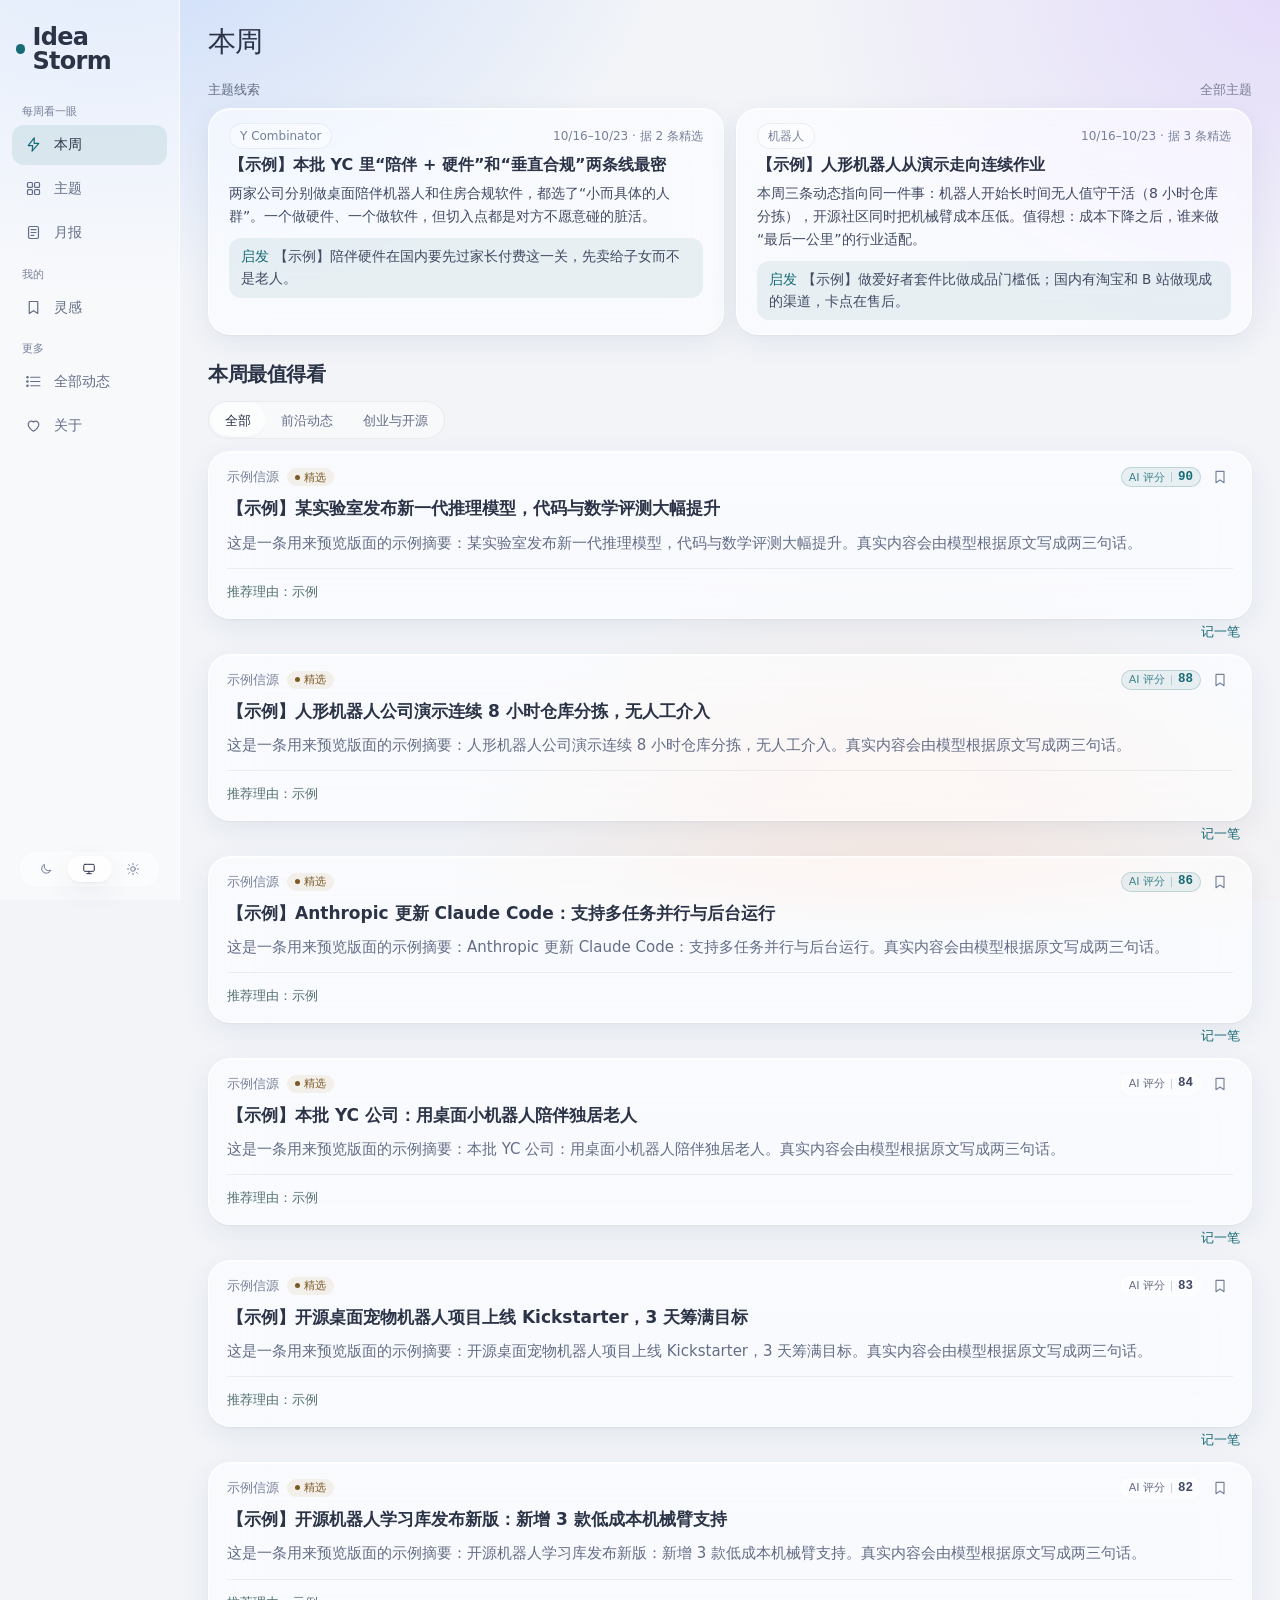
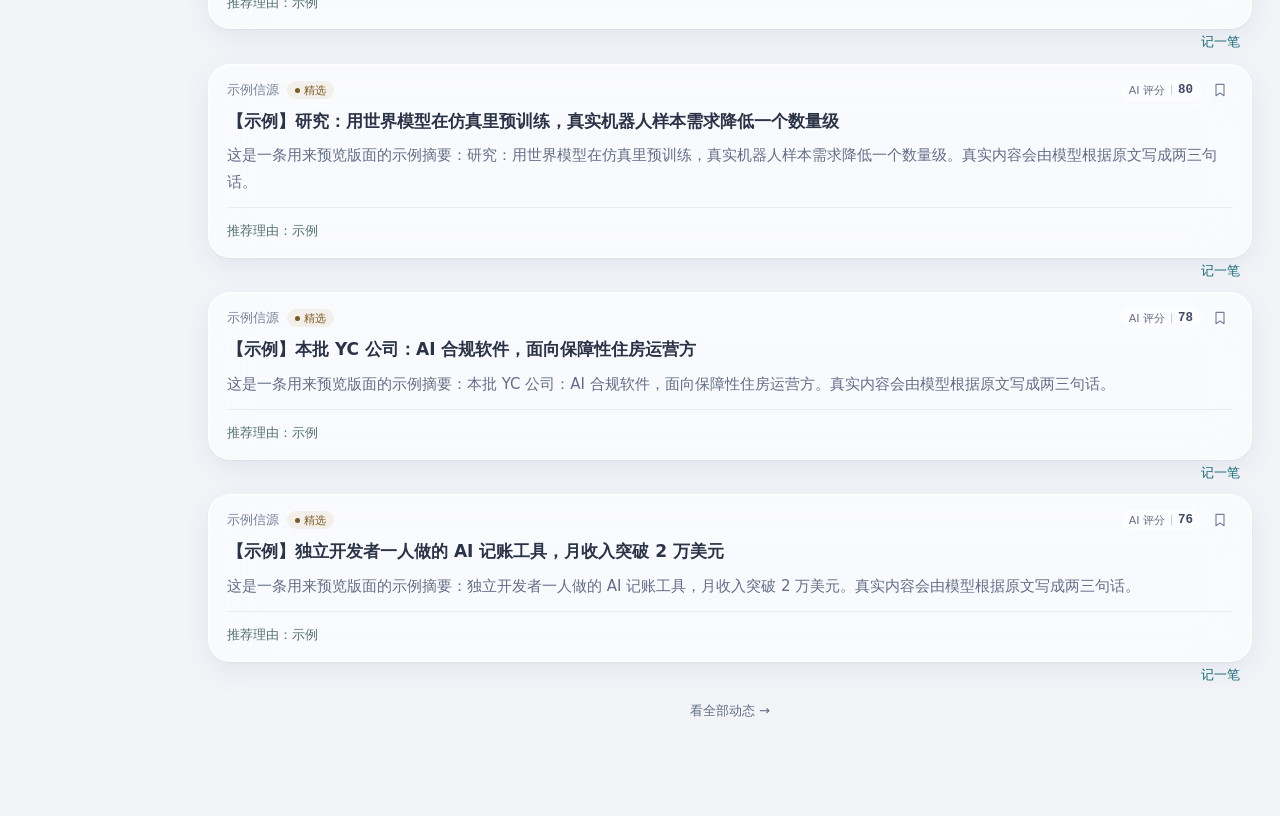
==== commit fa192e5b: "The week as a list that ends; an insight line per topic; one tap to write a note - Home is the week:" ====
--- a/preview/index.html
+++ b/preview/index.html
@@ -1,3 +1,3 @@
 <!doctype html><html lang="zh-CN" data-theme="light"><head><meta charset="utf-8"><meta name="viewport" content="width=device-width, initial-scale=1, viewport-fit=cover"><meta name="theme-color" media="(prefers-color-scheme: light)" content="#faf9f6"><meta name="theme-color" media="(prefers-color-scheme: dark)" content="#13191c"><title>Idea Storm — 前沿动态与创业灵感 · 每日精选</title><meta name="description" content="盯住 AI、机器人和跨领域前沿的一手信源，以及 YC、开源社区里的新公司和新项目：自动筛选、按主题归拢，每天只留值得看的几条。"><meta property="og:site_name" content="Idea Storm"><meta property="og:type" content="website"><meta property="og:title" content="Idea Storm — 前沿动态与创业灵感 · 每日精选"><meta property="og:description" content="盯住 AI、机器人和跨领域前沿的一手信源，以及 YC、开源社区里的新公司和新项目：自动筛选、按主题归拢，每天只留值得看的几条。"><meta property="og:url" content="http://127.0.0.1:3000/"><meta property="og:image" content="http://127.0.0.1:3000/og/site.png"><meta property="og:image:width" content="1200"><meta property="og:image:height" content="630"><meta property="og:locale" content="zh_CN"><meta name="twitter:card" content="summary_large_image"><meta name="twitter:title" content="Idea Storm — 前沿动态与创业灵感 · 每日精选"><meta name="twitter:description" content="盯住 AI、机器人和跨领域前沿的一手信源，以及 YC、开源社区里的新公司和新项目：自动筛选、按主题归拢，每天只留值得看的几条。"><meta name="twitter:image" content="http://127.0.0.1:3000/og/site.png"><link rel="icon" href="#" sizes="any"><link rel="icon" type="image/png" href="#"><link rel="apple-touch-icon" href="#"><link rel="manifest" href="#"><link rel="alternate" type="application/rss+xml" title="Idea Storm — 精选" href="#"><style>/*! tailwindcss v4.3.3 | MIT License | https://tailwindcss.com */
-@layer properties{@supports (((-webkit-hyphens:none)) and (not (margin-trim:inline))) or ((-moz-orient:inline) and (not (color:rgb(from red r g b)))){*,:before,:after,::backdrop{--tw-translate-x:0;--tw-translate-y:0;--tw-translate-z:0;--tw-scale-x:1;--tw-scale-y:1;--tw-scale-z:1;--tw-rotate-x:initial;--tw-rotate-y:initial;--tw-rotate-z:initial;--tw-skew-x:initial;--tw-skew-y:initial;--tw-pan-x:initial;--tw-pan-y:initial;--tw-pinch-zoom:initial;--tw-space-y-reverse:0;--tw-divide-y-reverse:0;--tw-border-style:solid;--tw-leading:initial;--tw-font-weight:initial;--tw-tracking:initial;--tw-ordinal:initial;--tw-slashed-zero:initial;--tw-numeric-figure:initial;--tw-numeric-spacing:initial;--tw-numeric-fraction:initial;--tw-shadow:0 0 #0000;--tw-shadow-color:initial;--tw-shadow-alpha:100%;--tw-inset-shadow:0 0 #0000;--tw-inset-shadow-color:initial;--tw-inset-shadow-alpha:100%;--tw-ring-color:initial;--tw-ring-shadow:0 0 #0000;--tw-inset-ring-color:initial;--tw-inset-ring-shadow:0 0 #0000;--tw-ring-inset:initial;--tw-ring-offset-width:0px;--tw-ring-offset-color:#fff;--tw-ring-offset-shadow:0 0 #0000;--tw-outline-style:solid;--tw-blur:initial;--tw-brightness:initial;--tw-contrast:initial;--tw-grayscale:initial;--tw-hue-rotate:initial;--tw-invert:initial;--tw-opacity:initial;--tw-saturate:initial;--tw-sepia:initial;--tw-drop-shadow:initial;--tw-drop-shadow-color:initial;--tw-drop-shadow-alpha:100%;--tw-drop-shadow-size:initial;--tw-backdrop-blur:initial;--tw-backdrop-brightness:initial;--tw-backdrop-contrast:initial;--tw-backdrop-grayscale:initial;--tw-backdrop-hue-rotate:initial;--tw-backdrop-invert:initial;--tw-backdrop-opacity:initial;--tw-backdrop-saturate:initial;--tw-backdrop-sepia:initial;--tw-duration:initial;--tw-ease:initial;--tw-content:""}}}@layer theme{:root,:host{--font-sans:-apple-system, BlinkMacSystemFont, "SF Pro Text", "SF Pro Display", system-ui, "Segoe UI", "PingFang SC", "Hiragino Sans GB", "HarmonyOS Sans SC", "Microsoft YaHei", sans-serif;--font-mono:ui-monospace, SFMono-Regular, "SF Mono", Menlo, Monaco, Consolas, "Liberation Mono", monospace;--color-black:#000;--color-white:#fff;--spacing:.25rem;--container-xs:20rem;--container-sm:24rem;--container-md:28rem;--container-lg:32rem;--container-xl:36rem;--container-2xl:42rem;--font-weight-normal:400;--font-weight-medium:500;--font-weight-semibold:550;--font-weight-bold:600;--font-weight-black:900;--tracking-tight:-.025em;--tracking-wide:.025em;--leading-tight:1.25;--leading-snug:1.375;--leading-relaxed:1.625;--ease-out:cubic-bezier(0, 0, .2, 1);--animate-spin:spin 1s linear infinite;--animate-ping:ping 1s cubic-bezier(0, 0, .2, 1) infinite;--animate-pulse:pulse 2s cubic-bezier(.4, 0, .6, 1) infinite;--blur-sm:8px;--blur-md:12px;--blur-xl:24px;--default-transition-duration:.15s;--default-transition-timing-function:cubic-bezier(.4, 0, .2, 1);--default-font-family:var(--font-sans);--default-mono-font-family:var(--font-mono);--color-bg:var(--bg);--color-bg-sunk:var(--bg-sunk);--color-bg-muted:var(--bg-muted);--color-surface:var(--surface);--color-surface-2:var(--surface-2);--color-raised:var(--raised);--color-sidebar:var(--sidebar);--color-daybar:var(--daybar);--color-ink:var(--ink);--color-ink-2:var(--ink-2);--color-ink-3:var(--ink-3);--color-ink-4:var(--ink-4);--color-line:var(--line);--color-line-strong:var(--line-strong);--color-line-soft:var(--line-soft);--color-accent:var(--accent);--color-accent-ink:var(--accent-ink);--color-accent-soft:var(--accent-soft);--color-accent-softer:var(--accent-softer);--color-accent-contrast:var(--accent-contrast);--color-note:var(--note);--color-hot:var(--hot);--color-hot-soft:var(--hot-soft);--color-amber:var(--amber);--color-amber-ink:var(--amber-ink);--color-amber-soft:var(--amber-soft);--color-ok:var(--ok);--color-ok-soft:var(--ok-soft);--color-ok-ink:var(--ok-ink);--color-cal-plain:var(--cal-plain);--color-cal-confirmed:var(--cal-confirmed);--color-cal-announced:var(--cal-announced);--color-cal-key-confirmed:var(--cal-key-confirmed);--color-cal-key-announced:var(--cal-key-announced);--color-panel-quiet:var(--panel-quiet);--color-rank-1:var(--rank-1);--color-rank-2:var(--rank-2);--color-rank-3:var(--rank-3);--color-rank-rest:var(--rank-rest);--radius-mark:5px;--radius-control:12px;--radius-tile:16px;--radius-card:22px;--radius-panel:22px;--radius-sheet:28px;--ease-out-quart:cubic-bezier(.25, 1, .5, 1)}}@layer base{*,:after,:before,::backdrop{box-sizing:border-box;border:0 solid;margin:0;padding:0}::file-selector-button{box-sizing:border-box;border:0 solid;margin:0;padding:0}html,:host{-webkit-text-size-adjust:100%;tab-size:4;line-height:1.5;font-family:var(--default-font-family,-apple-system, BlinkMacSystemFont, "Segoe UI", Roboto, "Helvetica Neue", "Noto Sans", Arial, sans-serif, "Apple Color Emoji", "Segoe UI Emoji", "Segoe UI Symbol", "Noto Color Emoji");font-feature-settings:var(--default-font-feature-settings,normal);font-variation-settings:var(--default-font-variation-settings,normal);-webkit-tap-highlight-color:transparent}hr{height:0;color:inherit;border-top-width:1px}abbr:where([title]){-webkit-text-decoration:underline dotted;text-decoration:underline dotted}h1,h2,h3,h4,h5,h6{font-size:inherit;font-weight:inherit}a{color:inherit;-webkit-text-decoration:inherit;-webkit-text-decoration:inherit;-webkit-text-decoration:inherit;-webkit-text-decoration:inherit;text-decoration:inherit}b,strong{font-weight:bolder}code,kbd,samp,pre{font-family:var(--default-mono-font-family,ui-monospace, SFMono-Regular, Menlo, Monaco, Consolas, "Liberation Mono", "Courier New", monospace);font-feature-settings:var(--default-mono-font-feature-settings,normal);font-variation-settings:var(--default-mono-font-variation-settings,normal);font-size:1em}small{font-size:80%}sub,sup{vertical-align:baseline;font-size:75%;line-height:0;position:relative}sub{bottom:-.25em}sup{top:-.5em}table{text-indent:0;border-color:inherit;border-collapse:collapse}:-moz-focusring:where(:not(iframe)){outline:auto}progress{vertical-align:baseline}summary{display:list-item}ol,ul,menu{list-style:none}img,svg,video,canvas,audio,iframe,embed,object{vertical-align:middle;display:block}img,video{max-width:100%;height:auto}button,input,select,optgroup,textarea{font:inherit;font-feature-settings:inherit;font-variation-settings:inherit;letter-spacing:inherit;color:inherit;opacity:1;background-color:#0000;border-radius:0}::file-selector-button{font:inherit;font-feature-settings:inherit;font-variation-settings:inherit;letter-spacing:inherit;color:inherit;opacity:1;background-color:#0000;border-radius:0}:where(select:is([multiple],[size])) optgroup{font-weight:bolder}:where(select:is([multiple],[size])) optgroup option{padding-inline-start:20px}::file-selector-button{margin-inline-end:4px}::placeholder{opacity:1}@supports (not ((-webkit-appearance:-apple-pay-button))) or (contain-intrinsic-size:1px){::placeholder{color:currentColor}@supports (color:color-mix(in lab, red, red)){::placeholder{color:color-mix(in oklab, currentcolor 50%, transparent)}}}textarea{resize:vertical}::-webkit-search-decoration{-webkit-appearance:none}::-webkit-date-and-time-value{min-height:1lh;text-align:inherit}::-webkit-datetime-edit{display:inline-flex}::-webkit-datetime-edit-fields-wrapper{padding:0}::-webkit-datetime-edit{padding-block:0}::-webkit-datetime-edit-year-field{padding-block:0}::-webkit-datetime-edit-month-field{padding-block:0}::-webkit-datetime-edit-day-field{padding-block:0}::-webkit-datetime-edit-hour-field{padding-block:0}::-webkit-datetime-edit-minute-field{padding-block:0}::-webkit-datetime-edit-second-field{padding-block:0}::-webkit-datetime-edit-millisecond-field{padding-block:0}::-webkit-datetime-edit-meridiem-field{padding-block:0}::-webkit-calendar-picker-indicator{line-height:1}:-moz-ui-invalid{box-shadow:none}button,input:where([type=button],[type=reset],[type=submit]){appearance:button}::file-selector-button{appearance:button}::-webkit-inner-spin-button{height:auto}::-webkit-outer-spin-button{height:auto}[hidden]:where(:not([hidden=until-found])){display:none!important}html{-webkit-text-size-adjust:100%;text-rendering:optimizelegibility;-webkit-font-smoothing:antialiased;-moz-osx-font-smoothing:grayscale;-webkit-tap-highlight-color:transparent}body{background:var(--bg-image), var(--bg);color:var(--ink);font-family:var(--font-sans);background-attachment:fixed;font-size:14px;line-height:1.5}::selection{background:var(--selection)}:focus-visible{outline:2px solid var(--accent);outline-offset:2px;border-radius:6px}a{color:inherit;text-decoration:none}button{cursor:pointer}button:disabled{cursor:default}img{max-width:100%}}@layer components{.num{font-variant-numeric:tabular-nums}.mono{font-family:var(--font-mono);font-variant-numeric:tabular-nums}.chip{height:1.625rem;color:var(--ink-4);background:var(--bg-sunk);border:1px solid var(--line-soft);border-radius:9999px;align-items:center;gap:.25rem;padding:0 .625rem;font-size:12px;transition:color .12s,background-color .12s,border-color .12s;display:inline-flex}a.chip:hover{color:var(--accent);border-color:var(--line-strong)}.skeleton{background:var(--bg-muted);border-radius:var(--radius-control);animation:1.6s ease-in-out infinite skeleton-pulse}.scrollbar-none{scrollbar-width:none}.scrollbar-none::-webkit-scrollbar{display:none}.scrollbar-thin{scrollbar-width:thin;scrollbar-color:var(--line-strong) transparent}.disclosure>summary{cursor:pointer;list-style:none}.disclosure>summary::-webkit-details-marker{display:none}}@layer utilities{.\@container{container-type:inline-size}.pointer-events-auto{pointer-events:auto}.pointer-events-none{pointer-events:none}.visible{visibility:visible}.sr-only{clip-path:inset(50%);white-space:nowrap;border-width:0;width:1px;height:1px;margin:-1px;padding:0;position:absolute;overflow:hidden}.absolute{position:absolute}.fixed{position:fixed}.relative{position:relative}.static{position:static}.sticky{position:sticky}.inset-0{inset:0}.inset-x-0{inset-inline:0}.inset-y-\[3px\]{inset-block:3px}.top-0{top:0}.top-0\.5{top:calc(var(--spacing) * .5)}.top-1{top:var(--spacing)}.top-1\/2{top:50%}.top-4{top:calc(var(--spacing) * 4)}.top-6{top:calc(var(--spacing) * 6)}.top-10{top:calc(var(--spacing) * 10)}.top-\[7px\]{top:7px}.top-\[25\.5px\]{top:25.5px}.top-\[29px\]{top:29px}.top-\[calc\(42\%\+42px\)\]{top:calc(42% + 42px)}.-right-2{right:calc(var(--spacing) * -2)}.right-0{right:0}.right-2\.5{right:calc(var(--spacing) * 2.5)}.right-3{right:calc(var(--spacing) * 3)}.right-4{right:calc(var(--spacing) * 4)}.-bottom-\[41px\]{bottom:-41px}.bottom-0{bottom:0}.bottom-3{bottom:calc(var(--spacing) * 3)}.bottom-4{bottom:calc(var(--spacing) * 4)}.bottom-\[calc\(80px\+env\(safe-area-inset-bottom\)\)\]{bottom:calc(80px + env(safe-area-inset-bottom))}.bottom-\[calc\(86px\+env\(safe-area-inset-bottom\)\)\]{bottom:calc(86px + env(safe-area-inset-bottom))}.bottom-full{bottom:100%}.-left-5{left:calc(var(--spacing) * -5)}.-left-\[13\.5px\]{left:-13.5px}.left-0{left:0}.left-1\/2{left:50%}.left-3\.5{left:calc(var(--spacing) * 3.5)}.left-4{left:calc(var(--spacing) * 4)}.left-\[3px\]{left:3px}.left-\[7\.5px\]{left:7.5px}.left-\[7px\]{left:7px}.left-\[10\.5px\]{left:10.5px}.left-\[75\%\]{left:75%}.z-10{z-index:10}.z-20{z-index:20}.z-30{z-index:30}.z-40{z-index:40}.z-50{z-index:50}.z-\[60\]{z-index:60}.z-\[75\]{z-index:75}.z-\[80\]{z-index:80}.order-1{order:1}.order-2{order:2}.order-3{order:3}.order-4{order:4}.order-5{order:5}.order-6{order:6}.order-first{order:-9999}.container{width:100%}@media (width>=641px){.container{max-width:641px}}@media (width>=768px){.container{max-width:768px}}@media (width>=961px){.container{max-width:961px}}@media (width>=1280px){.container{max-width:1280px}}@media (width>=1536px){.container{max-width:1536px}}.-mx-1{margin-inline:calc(var(--spacing) * -1)}.-mx-2{margin-inline:calc(var(--spacing) * -2)}.-mx-3{margin-inline:calc(var(--spacing) * -3)}.-mx-4{margin-inline:calc(var(--spacing) * -4)}.-mx-5{margin-inline:calc(var(--spacing) * -5)}.mx-1{margin-inline:var(--spacing)}.mx-1\.5{margin-inline:calc(var(--spacing) * 1.5)}.mx-2{margin-inline:calc(var(--spacing) * 2)}.mx-auto{margin-inline:auto}.-my-1{margin-block:calc(var(--spacing) * -1)}.my-4{margin-block:calc(var(--spacing) * 4)}.mt-0\.5{margin-top:calc(var(--spacing) * .5)}.mt-1{margin-top:var(--spacing)}.mt-1\.5{margin-top:calc(var(--spacing) * 1.5)}.mt-2{margin-top:calc(var(--spacing) * 2)}.mt-2\.5{margin-top:calc(var(--spacing) * 2.5)}.mt-3{margin-top:calc(var(--spacing) * 3)}.mt-3\.5{margin-top:calc(var(--spacing) * 3.5)}.mt-4{margin-top:calc(var(--spacing) * 4)}.mt-5{margin-top:calc(var(--spacing) * 5)}.mt-6{margin-top:calc(var(--spacing) * 6)}.mt-7{margin-top:calc(var(--spacing) * 7)}.mt-8{margin-top:calc(var(--spacing) * 8)}.mt-9{margin-top:calc(var(--spacing) * 9)}.mt-10{margin-top:calc(var(--spacing) * 10)}.mt-12{margin-top:calc(var(--spacing) * 12)}.mt-16{margin-top:calc(var(--spacing) * 16)}.mt-20{margin-top:calc(var(--spacing) * 20)}.mt-\[3px\]{margin-top:3px}.mt-\[9px\]{margin-top:9px}.mt-\[11px\]{margin-top:11px}.mt-auto{margin-top:auto}.mt-px{margin-top:1px}.-mr-3{margin-right:calc(var(--spacing) * -3)}.mr-1{margin-right:var(--spacing)}.mr-2{margin-right:calc(var(--spacing) * 2)}.mr-3{margin-right:calc(var(--spacing) * 3)}.mr-\[0\.3em\]{margin-right:.3em}.-mb-1{margin-bottom:calc(var(--spacing) * -1)}.mb-1{margin-bottom:var(--spacing)}.mb-2{margin-bottom:calc(var(--spacing) * 2)}.mb-2\.5{margin-bottom:calc(var(--spacing) * 2.5)}.mb-3{margin-bottom:calc(var(--spacing) * 3)}.mb-4{margin-bottom:calc(var(--spacing) * 4)}.mb-5{margin-bottom:calc(var(--spacing) * 5)}.mb-6{margin-bottom:calc(var(--spacing) * 6)}.-ml-1\.5{margin-left:calc(var(--spacing) * -1.5)}.-ml-px{margin-left:-1px}.ml-0\.5{margin-left:calc(var(--spacing) * .5)}.ml-1{margin-left:var(--spacing)}.ml-1\.5{margin-left:calc(var(--spacing) * 1.5)}.ml-2{margin-left:calc(var(--spacing) * 2)}.ml-auto{margin-left:auto}.ml-px{margin-left:1px}.line-clamp-1{-webkit-line-clamp:1;-webkit-box-orient:vertical;display:-webkit-box;overflow:hidden}.line-clamp-2{-webkit-line-clamp:2;-webkit-box-orient:vertical;display:-webkit-box;overflow:hidden}.line-clamp-3{-webkit-line-clamp:3;-webkit-box-orient:vertical;display:-webkit-box;overflow:hidden}.line-clamp-4{-webkit-line-clamp:4;-webkit-box-orient:vertical;display:-webkit-box;overflow:hidden}.line-clamp-5{-webkit-line-clamp:5;-webkit-box-orient:vertical;display:-webkit-box;overflow:hidden}.block{display:block}.contents{display:contents}.flex{display:flex}.grid{display:grid}.hidden{display:none}.inline{display:inline}.inline-block{display:inline-block}.inline-flex{display:inline-flex}.table{display:table}.aspect-\[2\/1\]{aspect-ratio:2}.aspect-\[3\/4\]{aspect-ratio:3/4}.aspect-\[16\/9\]{aspect-ratio:16/9}.aspect-\[16\/10\]{aspect-ratio:16/10}.\!size-1\.5{width:calc(var(--spacing) * 1.5)!important;height:calc(var(--spacing) * 1.5)!important}.size-0{width:0;height:0}.size-1{width:var(--spacing);height:var(--spacing)}.size-1\.5{width:calc(var(--spacing) * 1.5);height:calc(var(--spacing) * 1.5)}.size-2{width:calc(var(--spacing) * 2);height:calc(var(--spacing) * 2)}.size-3{width:calc(var(--spacing) * 3);height:calc(var(--spacing) * 3)}.size-3\.5{width:calc(var(--spacing) * 3.5);height:calc(var(--spacing) * 3.5)}.size-4{width:calc(var(--spacing) * 4);height:calc(var(--spacing) * 4)}.size-5{width:calc(var(--spacing) * 5);height:calc(var(--spacing) * 5)}.size-6{width:calc(var(--spacing) * 6);height:calc(var(--spacing) * 6)}.size-7{width:calc(var(--spacing) * 7);height:calc(var(--spacing) * 7)}.size-8{width:calc(var(--spacing) * 8);height:calc(var(--spacing) * 8)}.size-9{width:calc(var(--spacing) * 9);height:calc(var(--spacing) * 9)}.size-10{width:calc(var(--spacing) * 10);height:calc(var(--spacing) * 10)}.size-11{width:calc(var(--spacing) * 11);height:calc(var(--spacing) * 11)}.size-14{width:calc(var(--spacing) * 14);height:calc(var(--spacing) * 14)}.size-28{width:calc(var(--spacing) * 28);height:calc(var(--spacing) * 28)}.size-\[0\.42em\]{width:.42em;height:.42em}.size-\[5px\]{width:5px;height:5px}.size-\[7px\]{width:7px;height:7px}.size-\[9px\]{width:9px;height:9px}.size-\[104px\]{width:104px;height:104px}.size-full{width:100%;height:100%}.h-1{height:var(--spacing)}.h-1\.5{height:calc(var(--spacing) * 1.5)}.h-2\.5{height:calc(var(--spacing) * 2.5)}.h-3{height:calc(var(--spacing) * 3)}.h-4{height:calc(var(--spacing) * 4)}.h-6{height:calc(var(--spacing) * 6)}.h-7{height:calc(var(--spacing) * 7)}.h-8{height:calc(var(--spacing) * 8)}.h-9{height:calc(var(--spacing) * 9)}.h-10{height:calc(var(--spacing) * 10)}.h-11{height:calc(var(--spacing) * 11)}.h-12{height:calc(var(--spacing) * 12)}.h-14{height:calc(var(--spacing) * 14)}.h-16{height:calc(var(--spacing) * 16)}.h-\[2px\]{height:2px}.h-\[3px\]{height:3px}.h-\[18px\]{height:18px}.h-\[20px\]{height:20px}.h-\[22px\]{height:22px}.h-\[26px\]{height:26px}.h-\[34px\]{height:34px}.h-\[42px\]{height:42px}.h-\[50px\]{height:50px}.h-\[54px\]{height:54px}.h-\[58px\]{height:58px}.h-\[64\%\]{height:64%}.h-\[66\%\]{height:66%}.h-\[112px\]{height:112px}.h-\[230px\]{height:230px}.h-auto{height:auto}.h-dvh{height:100dvh}.h-full{height:100%}.max-h-48{max-height:calc(var(--spacing) * 48)}.max-h-\[92dvh\]{max-height:92dvh}.max-h-\[360px\]{max-height:360px}.max-h-\[420px\]{max-height:420px}.max-h-full{max-height:100%}.\!min-h-\[38px\]{min-height:38px!important}.\!min-h-\[60px\]{min-height:60px!important}.min-h-0{min-height:0}.min-h-7{min-height:calc(var(--spacing) * 7)}.min-h-\[18px\]{min-height:18px}.min-h-\[62px\]{min-height:62px}.min-h-\[70vh\]{min-height:70vh}.min-h-\[84px\]{min-height:84px}.min-h-\[300px\]{min-height:300px}.min-h-dvh{min-height:100dvh}.\!w-24{width:calc(var(--spacing) * 24)!important}.\!w-auto{width:auto!important}.w-3\.5{width:calc(var(--spacing) * 3.5)}.w-5{width:calc(var(--spacing) * 5)}.w-6{width:calc(var(--spacing) * 6)}.w-7{width:calc(var(--spacing) * 7)}.w-8{width:calc(var(--spacing) * 8)}.w-9{width:calc(var(--spacing) * 9)}.w-10{width:calc(var(--spacing) * 10)}.w-14{width:calc(var(--spacing) * 14)}.w-16{width:calc(var(--spacing) * 16)}.w-24{width:calc(var(--spacing) * 24)}.w-56{width:calc(var(--spacing) * 56)}.w-\[22px\]{width:22px}.w-\[25\%\]{width:25%}.w-\[26px\]{width:26px}.w-\[44px\]{width:44px}.w-\[64\%\]{width:64%}.w-\[66\%\]{width:66%}.w-\[76px\]{width:76px}.w-\[88px\]{width:88px}.w-\[92px\]{width:92px}.w-\[104px\]{width:104px}.w-\[108px\]{width:108px}.w-\[112px\]{width:112px}.w-\[124px\]{width:124px}.w-\[140px\]{width:140px}.w-\[176px\]{width:176px}.w-\[180px\]{width:180px}.w-\[216px\]{width:216px}.w-\[280px\]{width:280px}.w-\[calc\(\(100\%-6px\)\/3\)\]{width:calc(33.3333% - 2px)}.w-\[min\(260px\,calc\(100\%-48px\)\)\]{width:min(260px,100% - 48px)}.w-auto{width:auto}.w-full{width:100%}.w-max{width:max-content}.w-px{width:1px}.max-w-2xl{max-width:var(--container-2xl)}.max-w-\[36em\]{max-width:36em}.max-w-\[52em\]{max-width:52em}.max-w-\[64em\]{max-width:64em}.max-w-\[240px\]{max-width:240px}.max-w-\[260px\]{max-width:260px}.max-w-\[280px\]{max-width:280px}.max-w-\[320px\]{max-width:320px}.max-w-\[360px\]{max-width:360px}.max-w-\[420px\]{max-width:420px}.max-w-\[640px\]{max-width:640px}.max-w-\[760px\]{max-width:760px}.max-w-\[960px\]{max-width:960px}.max-w-\[1320px\]{max-width:1320px}.max-w-\[min\(360px\,calc\(\(92dvh-190px\)\*0\.75\)\)\]{max-width:min(360px,69dvh - 142.5px)}.max-w-\[var\(--page-max-reading\)\]{max-width:var(--page-max-reading)}.max-w-full{max-width:100%}.max-w-lg{max-width:var(--container-lg)}.max-w-md{max-width:var(--container-md)}.max-w-sm{max-width:var(--container-sm)}.max-w-xl{max-width:var(--container-xl)}.max-w-xs{max-width:var(--container-xs)}.min-w-0{min-width:0}.min-w-5{min-width:calc(var(--spacing) * 5)}.min-w-9{min-width:calc(var(--spacing) * 9)}.min-w-\[120px\]{min-width:120px}.min-w-\[130px\]{min-width:130px}.min-w-\[168px\]{min-width:168px}.min-w-\[220px\]{min-width:220px}.min-w-\[260px\]{min-width:260px}.min-w-\[320px\]{min-width:320px}.min-w-\[420px\]{min-width:420px}.min-w-\[560px\]{min-width:560px}.min-w-\[640px\]{min-width:640px}.min-w-\[720px\]{min-width:720px}.min-w-\[760px\]{min-width:760px}.flex-1{flex:1}.flex-\[1_1_18rem\]{flex:18rem}.shrink-0{flex-shrink:0}.grow{flex-grow:1}.border-collapse{border-collapse:collapse}.origin-left{transform-origin:0}.origin-top-left{transform-origin:0 0}.origin-top-right{transform-origin:100% 0}.-translate-x-1\/2{--tw-translate-x:calc(calc(1 / 2 * 100%) * -1);translate:var(--tw-translate-x) var(--tw-translate-y)}.-translate-y-1\/2{--tw-translate-y:calc(calc(1 / 2 * 100%) * -1);translate:var(--tw-translate-x) var(--tw-translate-y)}.-translate-y-px{--tw-translate-y:-1px;translate:var(--tw-translate-x) var(--tw-translate-y)}.translate-y-0{--tw-translate-y:0px;translate:var(--tw-translate-x) var(--tw-translate-y)}.translate-y-2{--tw-translate-y:calc(var(--spacing) * 2);translate:var(--tw-translate-x) var(--tw-translate-y)}.translate-y-\[-2px\]{--tw-translate-y:-2px;translate:var(--tw-translate-x) var(--tw-translate-y)}.scale-100{--tw-scale-x:100%;--tw-scale-y:100%;--tw-scale-z:100%;scale:var(--tw-scale-x) var(--tw-scale-y)}.scale-x-0{--tw-scale-x:0%;scale:var(--tw-scale-x) var(--tw-scale-y)}.scale-\[0\.985\]{scale:.985}.-rotate-90{rotate:-90deg}.rotate-45{rotate:45deg}.rotate-90{rotate:90deg}.rotate-180{rotate:180deg}.card-hover{transition:box-shadow .2s var(--ease-out-quart), border-color .2s, transform .2s var(--ease-out-quart)}.card-hover:hover{box-shadow:var(--shadow-card-hover);border-color:var(--line-strong);transform:translateY(-1px)}.transform{transform:var(--tw-rotate-x,) var(--tw-rotate-y,) var(--tw-rotate-z,) var(--tw-skew-x,) var(--tw-skew-y,)}.animate-ping{animation:var(--animate-ping)}.animate-pulse{animation:var(--animate-pulse)}.animate-spin{animation:var(--animate-spin)}.cursor-pointer{cursor:pointer}.cursor-zoom-in{cursor:zoom-in}.cursor-zoom-out{cursor:zoom-out}.touch-pan-y{--tw-pan-y:pan-y;touch-action:var(--tw-pan-x,) var(--tw-pan-y,) var(--tw-pinch-zoom,)}.resize{resize:both}.resize-y{resize:vertical}.scroll-mt-6{scroll-margin-top:calc(var(--spacing) * 6)}.scroll-mt-24{scroll-margin-top:calc(var(--spacing) * 24)}.scroll-mt-\[64px\]{scroll-margin-top:64px}.scrollbar-none{scrollbar-width:none}.scrollbar-thin{scrollbar-width:thin}.list-none{list-style-type:none}.appearance-none{appearance:none}.break-inside-avoid{break-inside:avoid}.grid-cols-1{grid-template-columns:repeat(1,minmax(0,1fr))}.grid-cols-2{grid-template-columns:repeat(2,minmax(0,1fr))}.grid-cols-3{grid-template-columns:repeat(3,minmax(0,1fr))}.grid-cols-7{grid-template-columns:repeat(7,minmax(0,1fr))}.grid-cols-\[20px_minmax\(0\,1fr\)_auto\]{grid-template-columns:20px minmax(0,1fr) auto}.grid-cols-\[30px_minmax\(0\,1fr\)\]{grid-template-columns:30px minmax(0,1fr)}.grid-cols-\[48px_minmax\(0\,1fr\)\]{grid-template-columns:48px minmax(0,1fr)}.grid-cols-\[64px_22px_minmax\(0\,1fr\)\]{grid-template-columns:64px 22px minmax(0,1fr)}.grid-cols-\[auto_auto\]{grid-template-columns:auto auto}.grid-cols-\[max-content_1fr\]{grid-template-columns:max-content 1fr}.grid-cols-\[minmax\(0\,1fr\)\]{grid-template-columns:minmax(0,1fr)}.flex-col{flex-direction:column}.flex-col-reverse{flex-direction:column-reverse}.flex-wrap{flex-wrap:wrap}.place-items-center{place-items:center}.content-start{align-content:flex-start}.items-baseline{align-items:baseline}.items-center{align-items:center}.items-end{align-items:flex-end}.items-start{align-items:flex-start}.items-stretch{align-items:stretch}.justify-between{justify-content:space-between}.justify-center{justify-content:center}.justify-end{justify-content:flex-end}.justify-start{justify-content:flex-start}.gap-0\.5{gap:calc(var(--spacing) * .5)}.gap-1{gap:var(--spacing)}.gap-1\.5{gap:calc(var(--spacing) * 1.5)}.gap-2{gap:calc(var(--spacing) * 2)}.gap-2\.5{gap:calc(var(--spacing) * 2.5)}.gap-3{gap:calc(var(--spacing) * 3)}.gap-3\.5{gap:calc(var(--spacing) * 3.5)}.gap-4{gap:calc(var(--spacing) * 4)}.gap-5{gap:calc(var(--spacing) * 5)}.gap-6{gap:calc(var(--spacing) * 6)}.gap-8{gap:calc(var(--spacing) * 8)}.gap-10{gap:calc(var(--spacing) * 10)}.gap-\[3px\]{gap:3px}:where(.space-y-0\.5>:not(:last-child)){--tw-space-y-reverse:0;margin-block-start:calc(calc(var(--spacing) * .5) * var(--tw-space-y-reverse));margin-block-end:calc(calc(var(--spacing) * .5) * calc(1 - var(--tw-space-y-reverse)))}:where(.space-y-1>:not(:last-child)){--tw-space-y-reverse:0;margin-block-start:calc(var(--spacing) * var(--tw-space-y-reverse));margin-block-end:calc(var(--spacing) * calc(1 - var(--tw-space-y-reverse)))}:where(.space-y-1\.5>:not(:last-child)){--tw-space-y-reverse:0;margin-block-start:calc(calc(var(--spacing) * 1.5) * var(--tw-space-y-reverse));margin-block-end:calc(calc(var(--spacing) * 1.5) * calc(1 - var(--tw-space-y-reverse)))}:where(.space-y-2>:not(:last-child)){--tw-space-y-reverse:0;margin-block-start:calc(calc(var(--spacing) * 2) * var(--tw-space-y-reverse));margin-block-end:calc(calc(var(--spacing) * 2) * calc(1 - var(--tw-space-y-reverse)))}:where(.space-y-2\.5>:not(:last-child)){--tw-space-y-reverse:0;margin-block-start:calc(calc(var(--spacing) * 2.5) * var(--tw-space-y-reverse));margin-block-end:calc(calc(var(--spacing) * 2.5) * calc(1 - var(--tw-space-y-reverse)))}:where(.space-y-3>:not(:last-child)){--tw-space-y-reverse:0;margin-block-start:calc(calc(var(--spacing) * 3) * var(--tw-space-y-reverse));margin-block-end:calc(calc(var(--spacing) * 3) * calc(1 - var(--tw-space-y-reverse)))}:where(.space-y-4>:not(:last-child)){--tw-space-y-reverse:0;margin-block-start:calc(calc(var(--spacing) * 4) * var(--tw-space-y-reverse));margin-block-end:calc(calc(var(--spacing) * 4) * calc(1 - var(--tw-space-y-reverse)))}:where(.space-y-5>:not(:last-child)){--tw-space-y-reverse:0;margin-block-start:calc(calc(var(--spacing) * 5) * var(--tw-space-y-reverse));margin-block-end:calc(calc(var(--spacing) * 5) * calc(1 - var(--tw-space-y-reverse)))}:where(.space-y-8>:not(:last-child)){--tw-space-y-reverse:0;margin-block-start:calc(calc(var(--spacing) * 8) * var(--tw-space-y-reverse));margin-block-end:calc(calc(var(--spacing) * 8) * calc(1 - var(--tw-space-y-reverse)))}.gap-x-1\.5{column-gap:calc(var(--spacing) * 1.5)}.gap-x-2{column-gap:calc(var(--spacing) * 2)}.gap-x-2\.5{column-gap:calc(var(--spacing) * 2.5)}.gap-x-3{column-gap:calc(var(--spacing) * 3)}.gap-x-4{column-gap:calc(var(--spacing) * 4)}.gap-x-5{column-gap:calc(var(--spacing) * 5)}.gap-x-6{column-gap:calc(var(--spacing) * 6)}.gap-x-8{column-gap:calc(var(--spacing) * 8)}.gap-x-10{column-gap:calc(var(--spacing) * 10)}.gap-y-0\.5{row-gap:calc(var(--spacing) * .5)}.gap-y-1{row-gap:var(--spacing)}.gap-y-1\.5{row-gap:calc(var(--spacing) * 1.5)}.gap-y-2{row-gap:calc(var(--spacing) * 2)}.gap-y-4{row-gap:calc(var(--spacing) * 4)}.gap-y-5{row-gap:calc(var(--spacing) * 5)}.gap-y-6{row-gap:calc(var(--spacing) * 6)}.gap-y-\[18px\]{row-gap:18px}:where(.divide-y>:not(:last-child)){--tw-divide-y-reverse:0;border-bottom-style:var(--tw-border-style);border-top-style:var(--tw-border-style);border-top-width:calc(1px * var(--tw-divide-y-reverse));border-bottom-width:calc(1px * calc(1 - var(--tw-divide-y-reverse)))}:where(.divide-line>:not(:last-child)){border-color:var(--color-line)}:where(.divide-line-soft>:not(:last-child)){border-color:var(--color-line-soft)}.self-center{align-self:center}.self-start{align-self:flex-start}.justify-self-center{justify-self:center}.justify-self-end{justify-self:flex-end}.truncate{text-overflow:ellipsis;white-space:nowrap;overflow:hidden}.overflow-auto{overflow:auto}.overflow-hidden{overflow:hidden}.overflow-visible{overflow:visible}.overflow-x-auto{overflow-x:auto}.overflow-y-auto{overflow-y:auto}.card{background:var(--surface);border:1px solid var(--line);border-radius:var(--radius-card);box-shadow:var(--glass-edge), var(--shadow-card);-webkit-backdrop-filter:var(--glass-blur);backdrop-filter:var(--glass-blur)}.rounded{border-radius:.25rem}.rounded-card{border-radius:var(--radius-card)}.rounded-control{border-radius:var(--radius-control)}.rounded-full{border-radius:2147483647px}.rounded-mark{border-radius:var(--radius-mark)}.rounded-none{border-radius:0}.rounded-panel{border-radius:var(--radius-panel)}.rounded-sheet{border-radius:var(--radius-sheet)}.rounded-tile{border-radius:var(--radius-tile)}.rounded-t-sheet{border-top-left-radius:var(--radius-sheet);border-top-right-radius:var(--radius-sheet)}.\!border-\[1\.5px\]{border-style:var(--tw-border-style)!important;border-width:1.5px!important}.border{border-style:var(--tw-border-style);border-width:1px}.border-\[1\.5px\]{border-style:var(--tw-border-style);border-width:1.5px}.border-x-0{border-inline-style:var(--tw-border-style);border-inline-width:0}.border-y{border-block-style:var(--tw-border-style);border-block-width:1px}.border-t{border-top-style:var(--tw-border-style);border-top-width:1px}.border-t-0{border-top-style:var(--tw-border-style);border-top-width:0}.border-r{border-right-style:var(--tw-border-style);border-right-width:1px}.border-b{border-bottom-style:var(--tw-border-style);border-bottom-width:1px}.border-l{border-left-style:var(--tw-border-style);border-left-width:1px}.border-l-2{border-left-style:var(--tw-border-style);border-left-width:2px}.\!border-solid{--tw-border-style:solid!important;border-style:solid!important}.border-dashed{--tw-border-style:dashed;border-style:dashed}.\!border-accent{border-color:var(--color-accent)!important}.border-accent,.border-accent\/30{border-color:var(--color-accent)}@supports (color:color-mix(in lab, red, red)){.border-accent\/30{border-color:color-mix(in oklab, var(--color-accent) 30%, transparent)}}.border-accent\/45{border-color:var(--color-accent)}@supports (color:color-mix(in lab, red, red)){.border-accent\/45{border-color:color-mix(in oklab, var(--color-accent) 45%, transparent)}}.border-amber\/35{border-color:var(--color-amber)}@supports (color:color-mix(in lab, red, red)){.border-amber\/35{border-color:color-mix(in oklab, var(--color-amber) 35%, transparent)}}.border-current{border-color:currentColor}.border-hot\/30{border-color:var(--color-hot)}@supports (color:color-mix(in lab, red, red)){.border-hot\/30{border-color:color-mix(in oklab, var(--color-hot) 30%, transparent)}}.border-ink{border-color:var(--color-ink)}.border-line{border-color:var(--color-line)}.border-line-soft{border-color:var(--color-line-soft)}.border-line-strong{border-color:var(--color-line-strong)}.border-line\/70{border-color:var(--color-line)}@supports (color:color-mix(in lab, red, red)){.border-line\/70{border-color:color-mix(in oklab, var(--color-line) 70%, transparent)}}.border-ok-ink,.border-ok-ink\/55{border-color:var(--color-ok-ink)}@supports (color:color-mix(in lab, red, red)){.border-ok-ink\/55{border-color:color-mix(in oklab, var(--color-ok-ink) 55%, transparent)}}.border-ok\/30{border-color:var(--color-ok)}@supports (color:color-mix(in lab, red, red)){.border-ok\/30{border-color:color-mix(in oklab, var(--color-ok) 30%, transparent)}}.border-transparent{border-color:#0000}.border-r-transparent{border-right-color:#0000}.well{background-color:var(--bg-sunk);box-shadow:inset 0 0 0 1px var(--line-soft)}[data-theme=dark] .well{background-color:var(--bg-muted)}@supports (color:color-mix(in lab, red, red)){[data-theme=dark] .well{background-color:color-mix(in srgb, var(--bg-muted) 60%, transparent)}}.bg-\[\#111\]{background-color:#111}.bg-\[color-mix\(in_srgb\,var\(--sidebar\)_50\%\,var\(--surface\)\)\]{background-color:var(--sidebar)}@supports (color:color-mix(in lab, red, red)){.bg-\[color-mix\(in_srgb\,var\(--sidebar\)_50\%\,var\(--surface\)\)\]{background-color:color-mix(in srgb,var(--sidebar) 50%,var(--surface))}}.bg-\[rgba\(8\,14\,15\,0\.55\)\]{background-color:#080e0f8c}.bg-\[rgba\(28\,39\,51\,0\.04\)\]{background-color:#1c27330a}.bg-accent{background-color:var(--color-accent)}.bg-accent-soft{background-color:var(--color-accent-soft)}.bg-accent-softer{background-color:var(--color-accent-softer)}.bg-accent\/10{background-color:var(--color-accent)}@supports (color:color-mix(in lab, red, red)){.bg-accent\/10{background-color:color-mix(in oklab, var(--color-accent) 10%, transparent)}}.bg-accent\/15{background-color:var(--color-accent)}@supports (color:color-mix(in lab, red, red)){.bg-accent\/15{background-color:color-mix(in oklab, var(--color-accent) 15%, transparent)}}.bg-accent\/\[0\.06\]{background-color:var(--color-accent)}@supports (color:color-mix(in lab, red, red)){.bg-accent\/\[0\.06\]{background-color:color-mix(in oklab, var(--color-accent) 6%, transparent)}}.bg-amber{background-color:var(--color-amber)}.bg-amber-ink,.bg-amber-ink\/\[0\.16\]{background-color:var(--color-amber-ink)}@supports (color:color-mix(in lab, red, red)){.bg-amber-ink\/\[0\.16\]{background-color:color-mix(in oklab, var(--color-amber-ink) 16%, transparent)}}.bg-amber-soft{background-color:var(--color-amber-soft)}.bg-amber\/10{background-color:var(--color-amber)}@supports (color:color-mix(in lab, red, red)){.bg-amber\/10{background-color:color-mix(in oklab, var(--color-amber) 10%, transparent)}}.bg-amber\/15{background-color:var(--color-amber)}@supports (color:color-mix(in lab, red, red)){.bg-amber\/15{background-color:color-mix(in oklab, var(--color-amber) 15%, transparent)}}.bg-bg{background-color:var(--color-bg)}.bg-bg-sunk,.bg-bg-sunk\/40{background-color:var(--color-bg-sunk)}@supports (color:color-mix(in lab, red, red)){.bg-bg-sunk\/40{background-color:color-mix(in oklab, var(--color-bg-sunk) 40%, transparent)}}.bg-bg-sunk\/50{background-color:var(--color-bg-sunk)}@supports (color:color-mix(in lab, red, red)){.bg-bg-sunk\/50{background-color:color-mix(in oklab, var(--color-bg-sunk) 50%, transparent)}}.bg-bg-sunk\/60{background-color:var(--color-bg-sunk)}@supports (color:color-mix(in lab, red, red)){.bg-bg-sunk\/60{background-color:color-mix(in oklab, var(--color-bg-sunk) 60%, transparent)}}.bg-bg-sunk\/70{background-color:var(--color-bg-sunk)}@supports (color:color-mix(in lab, red, red)){.bg-bg-sunk\/70{background-color:color-mix(in oklab, var(--color-bg-sunk) 70%, transparent)}}.bg-bg\/90{background-color:var(--color-bg)}@supports (color:color-mix(in lab, red, red)){.bg-bg\/90{background-color:color-mix(in oklab, var(--color-bg) 90%, transparent)}}.bg-bg\/95{background-color:var(--color-bg)}@supports (color:color-mix(in lab, red, red)){.bg-bg\/95{background-color:color-mix(in oklab, var(--color-bg) 95%, transparent)}}.bg-black\/55{background-color:#0000008c}@supports (color:color-mix(in lab, red, red)){.bg-black\/55{background-color:color-mix(in oklab, var(--color-black) 55%, transparent)}}.bg-black\/85{background-color:#000000d9}@supports (color:color-mix(in lab, red, red)){.bg-black\/85{background-color:color-mix(in oklab, var(--color-black) 85%, transparent)}}.bg-cal-announced{background-color:var(--color-cal-announced)}.bg-cal-confirmed{background-color:var(--color-cal-confirmed)}.bg-cal-key-announced{background-color:var(--color-cal-key-announced)}.bg-cal-key-confirmed{background-color:var(--color-cal-key-confirmed)}.bg-cal-plain{background-color:var(--color-cal-plain)}.bg-current{background-color:currentColor}.bg-daybar{background-color:var(--color-daybar)}.bg-hot{background-color:var(--color-hot)}.bg-hot-soft{background-color:var(--color-hot-soft)}.bg-ink{background-color:var(--color-ink)}.bg-ink-2{background-color:var(--color-ink-2)}.bg-ink-4{background-color:var(--color-ink-4)}.bg-ink\/30{background-color:var(--color-ink)}@supports (color:color-mix(in lab, red, red)){.bg-ink\/30{background-color:color-mix(in oklab, var(--color-ink) 30%, transparent)}}.bg-line-strong{background-color:var(--color-line-strong)}.bg-ok{background-color:var(--color-ok)}.bg-ok-ink,.bg-ok-ink\/\[0\.14\]{background-color:var(--color-ok-ink)}@supports (color:color-mix(in lab, red, red)){.bg-ok-ink\/\[0\.14\]{background-color:color-mix(in oklab, var(--color-ok-ink) 14.0%, transparent)}}.bg-ok-soft{background-color:var(--color-ok-soft)}.bg-ok\/10{background-color:var(--color-ok)}@supports (color:color-mix(in lab, red, red)){.bg-ok\/10{background-color:color-mix(in oklab, var(--color-ok) 10%, transparent)}}.bg-panel-quiet{background-color:var(--color-panel-quiet)}.bg-raised{background-color:var(--color-raised)}.bg-sidebar{background-color:var(--color-sidebar)}.bg-surface{background-color:var(--color-surface)}.bg-surface-2{background-color:var(--color-surface-2)}.bg-white{background-color:var(--color-white)}.bg-white\/10{background-color:#ffffff1a}@supports (color:color-mix(in lab, red, red)){.bg-white\/10{background-color:color-mix(in oklab, var(--color-white) 10%, transparent)}}.bg-\[linear-gradient\(110deg\,transparent_30\%\,rgba\(255\,255\,255\,0\.35\)_50\%\,transparent_70\%\)\]{background-image:linear-gradient(110deg,#0000 30%,#ffffff59 50%,#0000 70%)}.bg-\[radial-gradient\(120\%_90\%_at_100\%_0\%\,var\(--hot-soft\)\,transparent_55\%\)\]{background-image:radial-gradient(120% 90% at 100% 0%,var(--hot-soft),transparent 55%)}.bg-\[radial-gradient\(130\%_100\%_at_0\%_0\%\,color-mix\(in_srgb\,var\(--rank-1\)_11\%\,transparent\)\,transparent_62\%\)\]{background-image:radial-gradient(130% 100% at 0% 0%,var(--rank-1),transparent 62%)}@supports (color:color-mix(in lab, red, red)){.bg-\[radial-gradient\(130\%_100\%_at_0\%_0\%\,color-mix\(in_srgb\,var\(--rank-1\)_11\%\,transparent\)\,transparent_62\%\)\]{background-image:radial-gradient(130% 100% at 0% 0%,color-mix(in srgb,var(--rank-1) 11%,transparent),transparent 62%)}}.bg-\[radial-gradient\(130\%_100\%_at_0\%_0\%\,color-mix\(in_srgb\,var\(--rank-2\)_11\%\,transparent\)\,transparent_62\%\)\]{background-image:radial-gradient(130% 100% at 0% 0%,var(--rank-2),transparent 62%)}@supports (color:color-mix(in lab, red, red)){.bg-\[radial-gradient\(130\%_100\%_at_0\%_0\%\,color-mix\(in_srgb\,var\(--rank-2\)_11\%\,transparent\)\,transparent_62\%\)\]{background-image:radial-gradient(130% 100% at 0% 0%,color-mix(in srgb,var(--rank-2) 11%,transparent),transparent 62%)}}.bg-\[radial-gradient\(130\%_100\%_at_0\%_0\%\,color-mix\(in_srgb\,var\(--rank-3\)_12\%\,transparent\)\,transparent_62\%\)\]{background-image:radial-gradient(130% 100% at 0% 0%,var(--rank-3),transparent 62%)}@supports (color:color-mix(in lab, red, red)){.bg-\[radial-gradient\(130\%_100\%_at_0\%_0\%\,color-mix\(in_srgb\,var\(--rank-3\)_12\%\,transparent\)\,transparent_62\%\)\]{background-image:radial-gradient(130% 100% at 0% 0%,color-mix(in srgb,var(--rank-3) 12%,transparent),transparent 62%)}}.bg-\[length\:12px\]{background-size:12px}.bg-\[length\:200\%_100\%\]{background-size:200% 100%}.bg-\[right_10px_center\]{background-position:right 10px center}.bg-no-repeat{background-repeat:no-repeat}.fill-\[var\(--ink-4\)\]{fill:var(--ink-4)}.fill-accent{fill:var(--color-accent)}.fill-ink{fill:var(--color-ink)}.object-contain{object-fit:contain}.object-cover{object-fit:cover}.p-1\.5{padding:calc(var(--spacing) * 1.5)}.p-3{padding:calc(var(--spacing) * 3)}.p-4{padding:calc(var(--spacing) * 4)}.p-5{padding:calc(var(--spacing) * 5)}.p-6{padding:calc(var(--spacing) * 6)}.p-\[3px\]{padding:3px}.px-0{padding-inline:0}.px-0\.5{padding-inline:calc(var(--spacing) * .5)}.px-1{padding-inline:var(--spacing)}.px-1\.5{padding-inline:calc(var(--spacing) * 1.5)}.px-2{padding-inline:calc(var(--spacing) * 2)}.px-2\.5{padding-inline:calc(var(--spacing) * 2.5)}.px-3{padding-inline:calc(var(--spacing) * 3)}.px-3\.5{padding-inline:calc(var(--spacing) * 3.5)}.px-4{padding-inline:calc(var(--spacing) * 4)}.px-5{padding-inline:calc(var(--spacing) * 5)}.px-6{padding-inline:calc(var(--spacing) * 6)}.px-\[3px\]{padding-inline:3px}.\!py-1{padding-block:var(--spacing)!important}.py-0{padding-block:0}.py-0\.5{padding-block:calc(var(--spacing) * .5)}.py-1{padding-block:var(--spacing)}.py-1\.5{padding-block:calc(var(--spacing) * 1.5)}.py-2{padding-block:calc(var(--spacing) * 2)}.py-2\.5{padding-block:calc(var(--spacing) * 2.5)}.py-3{padding-block:calc(var(--spacing) * 3)}.py-3\.5{padding-block:calc(var(--spacing) * 3.5)}.py-4{padding-block:calc(var(--spacing) * 4)}.py-5{padding-block:calc(var(--spacing) * 5)}.py-6{padding-block:calc(var(--spacing) * 6)}.py-7{padding-block:calc(var(--spacing) * 7)}.py-8{padding-block:calc(var(--spacing) * 8)}.py-10{padding-block:calc(var(--spacing) * 10)}.py-12{padding-block:calc(var(--spacing) * 12)}.py-14{padding-block:calc(var(--spacing) * 14)}.py-16{padding-block:calc(var(--spacing) * 16)}.py-24{padding-block:calc(var(--spacing) * 24)}.py-\[7px\]{padding-block:7px}.py-\[18px\]{padding-block:18px}.pt-1{padding-top:var(--spacing)}.pt-1\.5{padding-top:calc(var(--spacing) * 1.5)}.pt-2{padding-top:calc(var(--spacing) * 2)}.pt-2\.5{padding-top:calc(var(--spacing) * 2.5)}.pt-3{padding-top:calc(var(--spacing) * 3)}.pt-3\.5{padding-top:calc(var(--spacing) * 3.5)}.pt-4{padding-top:calc(var(--spacing) * 4)}.pt-5{padding-top:calc(var(--spacing) * 5)}.pt-6{padding-top:calc(var(--spacing) * 6)}.pt-8{padding-top:calc(var(--spacing) * 8)}.pt-10{padding-top:calc(var(--spacing) * 10)}.pt-12{padding-top:calc(var(--spacing) * 12)}.pt-\[2px\]{padding-top:2px}.pr-1{padding-right:var(--spacing)}.pr-1\.5{padding-right:calc(var(--spacing) * 1.5)}.pr-2{padding-right:calc(var(--spacing) * 2)}.pr-3{padding-right:calc(var(--spacing) * 3)}.pr-4{padding-right:calc(var(--spacing) * 4)}.pr-5{padding-right:calc(var(--spacing) * 5)}.pr-8{padding-right:calc(var(--spacing) * 8)}.pr-9{padding-right:calc(var(--spacing) * 9)}.pr-10{padding-right:calc(var(--spacing) * 10)}.pb-0\.5{padding-bottom:calc(var(--spacing) * .5)}.pb-1{padding-bottom:var(--spacing)}.pb-1\.5{padding-bottom:calc(var(--spacing) * 1.5)}.pb-2{padding-bottom:calc(var(--spacing) * 2)}.pb-3{padding-bottom:calc(var(--spacing) * 3)}.pb-3\.5{padding-bottom:calc(var(--spacing) * 3.5)}.pb-4{padding-bottom:calc(var(--spacing) * 4)}.pb-5{padding-bottom:calc(var(--spacing) * 5)}.pb-6{padding-bottom:calc(var(--spacing) * 6)}.pb-7{padding-bottom:calc(var(--spacing) * 7)}.pb-8{padding-bottom:calc(var(--spacing) * 8)}.pb-10{padding-bottom:calc(var(--spacing) * 10)}.pb-12{padding-bottom:calc(var(--spacing) * 12)}.pb-14{padding-bottom:calc(var(--spacing) * 14)}.pb-24{padding-bottom:calc(var(--spacing) * 24)}.pb-\[calc\(10px\+env\(safe-area-inset-bottom\)\)\]{padding-bottom:calc(10px + env(safe-area-inset-bottom))}.pb-\[calc\(72px\+env\(safe-area-inset-bottom\)\)\]{padding-bottom:calc(72px + env(safe-area-inset-bottom))}.pb-\[max\(20px\,env\(safe-area-inset-bottom\)\)\]{padding-bottom:max(20px, env(safe-area-inset-bottom))}.pl-1{padding-left:var(--spacing)}.pl-2{padding-left:calc(var(--spacing) * 2)}.pl-2\.5{padding-left:calc(var(--spacing) * 2.5)}.pl-3{padding-left:calc(var(--spacing) * 3)}.pl-3\.5{padding-left:calc(var(--spacing) * 3.5)}.pl-4{padding-left:calc(var(--spacing) * 4)}.pl-5{padding-left:calc(var(--spacing) * 5)}.pl-7{padding-left:calc(var(--spacing) * 7)}.pl-10{padding-left:calc(var(--spacing) * 10)}.pl-\[21px\]{padding-left:21px}.pl-\[46px\]{padding-left:46px}.text-center{text-align:center}.text-left{text-align:left}.text-right{text-align:right}.align-middle{vertical-align:middle}.align-top{vertical-align:top}.font-mono{font-family:var(--font-mono)}.font-sans{font-family:var(--font-sans)}.\!text-\[12px\]{font-size:12px!important}.text-\[0\.86em\]{font-size:.86em}.text-\[0\.88em\]{font-size:.88em}.text-\[9px\]{font-size:9px}.text-\[10\.5px\]{font-size:10.5px}.text-\[10px\]{font-size:10px}.text-\[11\.5px\]{font-size:11.5px}.text-\[11px\]{font-size:11px}.text-\[12\.5px\]{font-size:12.5px}.text-\[12px\]{font-size:12px}.text-\[13\.5px\]{font-size:13.5px}.text-\[13px\]{font-size:13px}.text-\[14\.5px\]{font-size:14.5px}.text-\[14px\]{font-size:14px}.text-\[15\.5px\]{font-size:15.5px}.text-\[15px\]{font-size:15px}.text-\[16\.5px\]{font-size:16.5px}.text-\[16px\]{font-size:16px}.text-\[17px\]{font-size:17px}.text-\[18px\]{font-size:18px}.text-\[19px\]{font-size:19px}.text-\[20px\]{font-size:20px}.text-\[21px\]{font-size:21px}.text-\[22px\]{font-size:22px}.text-\[24px\]{font-size:24px}.text-\[26px\]{font-size:26px}.text-\[27px\]{font-size:27px}.text-\[28px\]{font-size:28px}.text-\[30px\]{font-size:30px}.text-\[32px\]{font-size:32px}.text-\[34px\]{font-size:34px}.text-\[44px\]{font-size:44px}.text-\[48px\]{font-size:48px}.leading-4{--tw-leading:calc(var(--spacing) * 4);line-height:calc(var(--spacing) * 4)}.leading-5{--tw-leading:calc(var(--spacing) * 5);line-height:calc(var(--spacing) * 5)}.leading-6{--tw-leading:calc(var(--spacing) * 6);line-height:calc(var(--spacing) * 6)}.leading-7{--tw-leading:calc(var(--spacing) * 7);line-height:calc(var(--spacing) * 7)}.leading-\[0\.95\]{--tw-leading:.95;line-height:.95}.leading-\[1\.3\]{--tw-leading:1.3;line-height:1.3}.leading-\[1\.4\]{--tw-leading:1.4;line-height:1.4}.leading-\[1\.5\]{--tw-leading:1.5;line-height:1.5}.leading-\[1\.6\]{--tw-leading:1.6;line-height:1.6}.leading-\[1\.7\]{--tw-leading:1.7;line-height:1.7}.leading-\[1\.8\]{--tw-leading:1.8;line-height:1.8}.leading-\[1\.9\]{--tw-leading:1.9;line-height:1.9}.leading-\[1\.18\]{--tw-leading:1.18;line-height:1.18}.leading-\[1\.25\]{--tw-leading:1.25;line-height:1.25}.leading-\[1\.28\]{--tw-leading:1.28;line-height:1.28}.leading-\[1\.35\]{--tw-leading:1.35;line-height:1.35}.leading-\[1\.38\]{--tw-leading:1.38;line-height:1.38}.leading-\[1\.45\]{--tw-leading:1.45;line-height:1.45}.leading-\[1\.55\]{--tw-leading:1.55;line-height:1.55}.leading-\[1\.65\]{--tw-leading:1.65;line-height:1.65}.leading-\[1\.75\]{--tw-leading:1.75;line-height:1.75}.leading-\[1\.85\]{--tw-leading:1.85;line-height:1.85}.leading-\[16px\]{--tw-leading:16px;line-height:16px}.leading-\[17px\]{--tw-leading:17px;line-height:17px}.leading-\[18px\]{--tw-leading:18px;line-height:18px}.leading-\[20px\]{--tw-leading:20px;line-height:20px}.leading-\[21px\]{--tw-leading:21px;line-height:21px}.leading-\[24px\]{--tw-leading:24px;line-height:24px}.leading-none{--tw-leading:1;line-height:1}.leading-relaxed{--tw-leading:var(--leading-relaxed);line-height:var(--leading-relaxed)}.leading-snug{--tw-leading:var(--leading-snug);line-height:var(--leading-snug)}.leading-tight{--tw-leading:var(--leading-tight);line-height:var(--leading-tight)}.font-\[650\]{--tw-font-weight:650;font-weight:650}.font-black{--tw-font-weight:var(--font-weight-black);font-weight:var(--font-weight-black)}.font-bold{--tw-font-weight:var(--font-weight-bold);font-weight:var(--font-weight-bold)}.font-medium{--tw-font-weight:var(--font-weight-medium);font-weight:var(--font-weight-medium)}.font-normal{--tw-font-weight:var(--font-weight-normal);font-weight:var(--font-weight-normal)}.font-semibold{--tw-font-weight:var(--font-weight-semibold);font-weight:var(--font-weight-semibold)}.tracking-\[-0\.01em\]{--tw-tracking:-.01em;letter-spacing:-.01em}.tracking-\[-0\.02em\]{--tw-tracking:-.02em;letter-spacing:-.02em}.tracking-\[-0\.03em\]{--tw-tracking:-.03em;letter-spacing:-.03em}.tracking-\[-0\.04em\]{--tw-tracking:-.04em;letter-spacing:-.04em}.tracking-\[-0\.055em\]{--tw-tracking:-.055em;letter-spacing:-.055em}.tracking-\[0\.2em\]{--tw-tracking:.2em;letter-spacing:.2em}.tracking-\[0\.3em\]{--tw-tracking:.3em;letter-spacing:.3em}.tracking-\[0\.6em\]{--tw-tracking:.6em;letter-spacing:.6em}.tracking-\[0\.08em\]{--tw-tracking:.08em;letter-spacing:.08em}.tracking-\[0\.12em\]{--tw-tracking:.12em;letter-spacing:.12em}.tracking-\[0\.14em\]{--tw-tracking:.14em;letter-spacing:.14em}.tracking-\[0\.16em\]{--tw-tracking:.16em;letter-spacing:.16em}.tracking-\[0\.36em\]{--tw-tracking:.36em;letter-spacing:.36em}.tracking-tight{--tw-tracking:var(--tracking-tight);letter-spacing:var(--tracking-tight)}.tracking-wide{--tw-tracking:var(--tracking-wide);letter-spacing:var(--tracking-wide)}.\[text-wrap\:balance\]{text-wrap:balance}.\[text-wrap\:pretty\]{text-wrap:pretty}.\[overflow-wrap\:anywhere\]{overflow-wrap:anywhere}.break-words{overflow-wrap:break-word}.break-all{word-break:break-all}.whitespace-nowrap{white-space:nowrap}.whitespace-pre-line{white-space:pre-line}.whitespace-pre-wrap{white-space:pre-wrap}.\!text-ink-3{color:var(--color-ink-3)!important}.text-accent{color:var(--color-accent)}.text-accent-contrast{color:var(--color-accent-contrast)}.text-accent-ink{color:var(--color-accent-ink)}.text-amber{color:var(--color-amber)}.text-amber-ink{color:var(--color-amber-ink)}.text-bg,.text-bg\/70{color:var(--color-bg)}@supports (color:color-mix(in lab, red, red)){.text-bg\/70{color:color-mix(in oklab, var(--color-bg) 70%, transparent)}}.text-hot{color:var(--color-hot)}.text-ink{color:var(--color-ink)}.text-ink-2{color:var(--color-ink-2)}.text-ink-3{color:var(--color-ink-3)}.text-ink-4{color:var(--color-ink-4)}.text-line-strong{color:var(--color-line-strong)}.text-note{color:var(--color-note)}.text-ok{color:var(--color-ok)}.text-ok-ink{color:var(--color-ok-ink)}.text-rank-1{color:var(--color-rank-1)}.text-rank-2{color:var(--color-rank-2)}.text-rank-3{color:var(--color-rank-3)}.text-rank-rest{color:var(--color-rank-rest)}.text-white{color:var(--color-white)}.tabular-nums{--tw-numeric-spacing:tabular-nums;font-variant-numeric:var(--tw-ordinal,) var(--tw-slashed-zero,) var(--tw-numeric-figure,) var(--tw-numeric-spacing,) var(--tw-numeric-fraction,)}.line-through{text-decoration-line:line-through}.accent-\[var\(--accent\)\]{accent-color:var(--accent)}.opacity-0{opacity:0}.opacity-25{opacity:.25}.opacity-30{opacity:.3}.opacity-40{opacity:.4}.opacity-50{opacity:.5}.opacity-60{opacity:.6}.opacity-70{opacity:.7}.opacity-80{opacity:.8}.opacity-100{opacity:1}.opacity-\[0\.38\]{opacity:.38}.\!shadow-none{--tw-shadow:0 0 #0000!important;box-shadow:var(--tw-inset-shadow), var(--tw-inset-ring-shadow), var(--tw-ring-offset-shadow), var(--tw-ring-shadow), var(--tw-shadow)!important}.shadow-2xl{--tw-shadow:0 25px 50px -12px var(--tw-shadow-color,#00000040);box-shadow:var(--tw-inset-shadow), var(--tw-inset-ring-shadow), var(--tw-ring-offset-shadow), var(--tw-ring-shadow), var(--tw-shadow)}.shadow-\[0_-12px_40px_rgba\(0\,0\,0\,0\.18\)\]{--tw-shadow:0 -12px 40px var(--tw-shadow-color,#0000002e);box-shadow:var(--tw-inset-shadow), var(--tw-inset-ring-shadow), var(--tw-ring-offset-shadow), var(--tw-ring-shadow), var(--tw-shadow)}.shadow-\[0_0_0_3px_var\(--accent-soft\)\]{--tw-shadow:0 0 0 3px var(--tw-shadow-color,var(--accent-soft));box-shadow:var(--tw-inset-shadow), var(--tw-inset-ring-shadow), var(--tw-ring-offset-shadow), var(--tw-ring-shadow), var(--tw-shadow)}.shadow-\[0_0_0_4px_var\(--bg\)\]{--tw-shadow:0 0 0 4px var(--tw-shadow-color,var(--bg));box-shadow:var(--tw-inset-shadow), var(--tw-inset-ring-shadow), var(--tw-ring-offset-shadow), var(--tw-ring-shadow), var(--tw-shadow)}.shadow-\[0_6px_20px_rgba\(0\,0\,0\,0\.08\)\]{--tw-shadow:0 6px 20px var(--tw-shadow-color,#00000014);box-shadow:var(--tw-inset-shadow), var(--tw-inset-ring-shadow), var(--tw-ring-offset-shadow), var(--tw-ring-shadow), var(--tw-shadow)}.shadow-\[inset_0_0_0_1px_var\(--surface\)\]{--tw-shadow:inset 0 0 0 1px var(--tw-shadow-color,var(--surface));box-shadow:var(--tw-inset-shadow), var(--tw-inset-ring-shadow), var(--tw-ring-offset-shadow), var(--tw-ring-shadow), var(--tw-shadow)}.shadow-\[var\(--shadow-card\)\]{--tw-shadow:var(--shadow-card);box-shadow:var(--tw-inset-shadow), var(--tw-inset-ring-shadow), var(--tw-ring-offset-shadow), var(--tw-ring-shadow), var(--tw-shadow)}.shadow-\[var\(--shadow-pop\)\]{--tw-shadow:var(--shadow-pop);box-shadow:var(--tw-inset-shadow), var(--tw-inset-ring-shadow), var(--tw-ring-offset-shadow), var(--tw-ring-shadow), var(--tw-shadow)}.shadow-\[var\(--shadow-soft\)\]{--tw-shadow:var(--shadow-soft);box-shadow:var(--tw-inset-shadow), var(--tw-inset-ring-shadow), var(--tw-ring-offset-shadow), var(--tw-ring-shadow), var(--tw-shadow)}.shadow-\[var\(--shadow-thumb\)\]{--tw-shadow:var(--shadow-thumb);box-shadow:var(--tw-inset-shadow), var(--tw-inset-ring-shadow), var(--tw-ring-offset-shadow), var(--tw-ring-shadow), var(--tw-shadow)}.shadow-lg{--tw-shadow:0 10px 15px -3px var(--tw-shadow-color,#0000001a), 0 4px 6px -4px var(--tw-shadow-color,#0000001a);box-shadow:var(--tw-inset-shadow), var(--tw-inset-ring-shadow), var(--tw-ring-offset-shadow), var(--tw-ring-shadow), var(--tw-shadow)}.shadow-sm{--tw-shadow:0 1px 3px 0 var(--tw-shadow-color,#0000001a), 0 1px 2px -1px var(--tw-shadow-color,#0000001a);box-shadow:var(--tw-inset-shadow), var(--tw-inset-ring-shadow), var(--tw-ring-offset-shadow), var(--tw-ring-shadow), var(--tw-shadow)}.ring,.ring-1{--tw-ring-shadow:var(--tw-ring-inset,) 0 0 0 calc(1px + var(--tw-ring-offset-width)) var(--tw-ring-color,currentcolor);box-shadow:var(--tw-inset-shadow), var(--tw-inset-ring-shadow), var(--tw-ring-offset-shadow), var(--tw-ring-shadow), var(--tw-shadow)}.ring-2{--tw-ring-shadow:var(--tw-ring-inset,) 0 0 0 calc(2px + var(--tw-ring-offset-width)) var(--tw-ring-color,currentcolor);box-shadow:var(--tw-inset-shadow), var(--tw-inset-ring-shadow), var(--tw-ring-offset-shadow), var(--tw-ring-shadow), var(--tw-shadow)}.ring-4{--tw-ring-shadow:var(--tw-ring-inset,) 0 0 0 calc(4px + var(--tw-ring-offset-width)) var(--tw-ring-color,currentcolor);box-shadow:var(--tw-inset-shadow), var(--tw-inset-ring-shadow), var(--tw-ring-offset-shadow), var(--tw-ring-shadow), var(--tw-shadow)}.glass{background:var(--surface);border:1px solid var(--line);box-shadow:var(--glass-edge), var(--shadow-soft);-webkit-backdrop-filter:var(--glass-blur);backdrop-filter:var(--glass-blur)}.ring-accent,.ring-accent\/15{--tw-ring-color:var(--color-accent)}@supports (color:color-mix(in lab, red, red)){.ring-accent\/15{--tw-ring-color:color-mix(in oklab, var(--color-accent) 15%, transparent)}}.ring-accent\/20{--tw-ring-color:var(--color-accent)}@supports (color:color-mix(in lab, red, red)){.ring-accent\/20{--tw-ring-color:color-mix(in oklab, var(--color-accent) 20%, transparent)}}.ring-accent\/30{--tw-ring-color:var(--color-accent)}@supports (color:color-mix(in lab, red, red)){.ring-accent\/30{--tw-ring-color:color-mix(in oklab, var(--color-accent) 30%, transparent)}}.ring-accent\/40{--tw-ring-color:var(--color-accent)}@supports (color:color-mix(in lab, red, red)){.ring-accent\/40{--tw-ring-color:color-mix(in oklab, var(--color-accent) 40%, transparent)}}.ring-amber\/25{--tw-ring-color:var(--color-amber)}@supports (color:color-mix(in lab, red, red)){.ring-amber\/25{--tw-ring-color:color-mix(in oklab, var(--color-amber) 25%, transparent)}}.ring-bg{--tw-ring-color:var(--color-bg)}.ring-bg-sunk{--tw-ring-color:var(--color-bg-sunk)}.ring-hot\/20{--tw-ring-color:var(--color-hot)}@supports (color:color-mix(in lab, red, red)){.ring-hot\/20{--tw-ring-color:color-mix(in oklab, var(--color-hot) 20%, transparent)}}.ring-hot\/25{--tw-ring-color:var(--color-hot)}@supports (color:color-mix(in lab, red, red)){.ring-hot\/25{--tw-ring-color:color-mix(in oklab, var(--color-hot) 25%, transparent)}}.ring-hot\/40{--tw-ring-color:var(--color-hot)}@supports (color:color-mix(in lab, red, red)){.ring-hot\/40{--tw-ring-color:color-mix(in oklab, var(--color-hot) 40%, transparent)}}.ring-line{--tw-ring-color:var(--color-line)}.ring-line-soft{--tw-ring-color:var(--color-line-soft)}.ring-line-strong{--tw-ring-color:var(--color-line-strong)}.ring-ok\/20{--tw-ring-color:var(--color-ok)}@supports (color:color-mix(in lab, red, red)){.ring-ok\/20{--tw-ring-color:color-mix(in oklab, var(--color-ok) 20%, transparent)}}.ring-surface{--tw-ring-color:var(--color-surface)}.ring-white\/30{--tw-ring-color:#ffffff4d}@supports (color:color-mix(in lab, red, red)){.ring-white\/30{--tw-ring-color:color-mix(in oklab, var(--color-white) 30%, transparent)}}.outline{outline-style:var(--tw-outline-style);outline-width:1px}.outline-offset-1{outline-offset:1px}.filter{filter:var(--tw-blur,) var(--tw-brightness,) var(--tw-contrast,) var(--tw-grayscale,) var(--tw-hue-rotate,) var(--tw-invert,) var(--tw-saturate,) var(--tw-sepia,) var(--tw-drop-shadow,)}.backdrop-blur{--tw-backdrop-blur:blur(8px);-webkit-backdrop-filter:var(--tw-backdrop-blur,) var(--tw-backdrop-brightness,) var(--tw-backdrop-contrast,) var(--tw-backdrop-grayscale,) var(--tw-backdrop-hue-rotate,) var(--tw-backdrop-invert,) var(--tw-backdrop-opacity,) var(--tw-backdrop-saturate,) var(--tw-backdrop-sepia,);backdrop-filter:var(--tw-backdrop-blur,) var(--tw-backdrop-brightness,) var(--tw-backdrop-contrast,) var(--tw-backdrop-grayscale,) var(--tw-backdrop-hue-rotate,) var(--tw-backdrop-invert,) var(--tw-backdrop-opacity,) var(--tw-backdrop-saturate,) var(--tw-backdrop-sepia,)}.backdrop-blur-\[2px\]{--tw-backdrop-blur:blur(2px);-webkit-backdrop-filter:var(--tw-backdrop-blur,) var(--tw-backdrop-brightness,) var(--tw-backdrop-contrast,) var(--tw-backdrop-grayscale,) var(--tw-backdrop-hue-rotate,) var(--tw-backdrop-invert,) var(--tw-backdrop-opacity,) var(--tw-backdrop-saturate,) var(--tw-backdrop-sepia,);backdrop-filter:var(--tw-backdrop-blur,) var(--tw-backdrop-brightness,) var(--tw-backdrop-contrast,) var(--tw-backdrop-grayscale,) var(--tw-backdrop-hue-rotate,) var(--tw-backdrop-invert,) var(--tw-backdrop-opacity,) var(--tw-backdrop-saturate,) var(--tw-backdrop-sepia,)}.backdrop-blur-\[3px\]{--tw-backdrop-blur:blur(3px);-webkit-backdrop-filter:var(--tw-backdrop-blur,) var(--tw-backdrop-brightness,) var(--tw-backdrop-contrast,) var(--tw-backdrop-grayscale,) var(--tw-backdrop-hue-rotate,) var(--tw-backdrop-invert,) var(--tw-backdrop-opacity,) var(--tw-backdrop-saturate,) var(--tw-backdrop-sepia,);backdrop-filter:var(--tw-backdrop-blur,) var(--tw-backdrop-brightness,) var(--tw-backdrop-contrast,) var(--tw-backdrop-grayscale,) var(--tw-backdrop-hue-rotate,) var(--tw-backdrop-invert,) var(--tw-backdrop-opacity,) var(--tw-backdrop-saturate,) var(--tw-backdrop-sepia,)}.backdrop-blur-md{--tw-backdrop-blur:blur(var(--blur-md));-webkit-backdrop-filter:var(--tw-backdrop-blur,) var(--tw-backdrop-brightness,) var(--tw-backdrop-contrast,) var(--tw-backdrop-grayscale,) var(--tw-backdrop-hue-rotate,) var(--tw-backdrop-invert,) var(--tw-backdrop-opacity,) var(--tw-backdrop-saturate,) var(--tw-backdrop-sepia,);backdrop-filter:var(--tw-backdrop-blur,) var(--tw-backdrop-brightness,) var(--tw-backdrop-contrast,) var(--tw-backdrop-grayscale,) var(--tw-backdrop-hue-rotate,) var(--tw-backdrop-invert,) var(--tw-backdrop-opacity,) var(--tw-backdrop-saturate,) var(--tw-backdrop-sepia,)}.backdrop-blur-sm{--tw-backdrop-blur:blur(var(--blur-sm));-webkit-backdrop-filter:var(--tw-backdrop-blur,) var(--tw-backdrop-brightness,) var(--tw-backdrop-contrast,) var(--tw-backdrop-grayscale,) var(--tw-backdrop-hue-rotate,) var(--tw-backdrop-invert,) var(--tw-backdrop-opacity,) var(--tw-backdrop-saturate,) var(--tw-backdrop-sepia,);backdrop-filter:var(--tw-backdrop-blur,) var(--tw-backdrop-brightness,) var(--tw-backdrop-contrast,) var(--tw-backdrop-grayscale,) var(--tw-backdrop-hue-rotate,) var(--tw-backdrop-invert,) var(--tw-backdrop-opacity,) var(--tw-backdrop-saturate,) var(--tw-backdrop-sepia,)}.backdrop-blur-xl{--tw-backdrop-blur:blur(var(--blur-xl));-webkit-backdrop-filter:var(--tw-backdrop-blur,) var(--tw-backdrop-brightness,) var(--tw-backdrop-contrast,) var(--tw-backdrop-grayscale,) var(--tw-backdrop-hue-rotate,) var(--tw-backdrop-invert,) var(--tw-backdrop-opacity,) var(--tw-backdrop-saturate,) var(--tw-backdrop-sepia,);backdrop-filter:var(--tw-backdrop-blur,) var(--tw-backdrop-brightness,) var(--tw-backdrop-contrast,) var(--tw-backdrop-grayscale,) var(--tw-backdrop-hue-rotate,) var(--tw-backdrop-invert,) var(--tw-backdrop-opacity,) var(--tw-backdrop-saturate,) var(--tw-backdrop-sepia,)}.transition{transition-property:color,background-color,border-color,outline-color,text-decoration-color,fill,stroke,--tw-gradient-from,--tw-gradient-via,--tw-gradient-to,opacity,box-shadow,transform,translate,scale,rotate,filter,-webkit-backdrop-filter,backdrop-filter,display,content-visibility,overlay,pointer-events;transition-timing-function:var(--tw-ease,var(--default-transition-timing-function));transition-duration:var(--tw-duration,var(--default-transition-duration))}.transition-\[background-color\,border-color\,color\,transform\]{transition-property:background-color,border-color,color,transform;transition-timing-function:var(--tw-ease,var(--default-transition-timing-function));transition-duration:var(--tw-duration,var(--default-transition-duration))}.transition-\[background-color\,border-color\]{transition-property:background-color,border-color;transition-timing-function:var(--tw-ease,var(--default-transition-timing-function));transition-duration:var(--tw-duration,var(--default-transition-duration))}.transition-\[background-color\,box-shadow\]{transition-property:background-color,box-shadow;transition-timing-function:var(--tw-ease,var(--default-transition-timing-function));transition-duration:var(--tw-duration,var(--default-transition-duration))}.transition-\[background-color\,opacity\]{transition-property:background-color,opacity;transition-timing-function:var(--tw-ease,var(--default-transition-timing-function));transition-duration:var(--tw-duration,var(--default-transition-duration))}.transition-\[background-color\,transform\]{transition-property:background-color,transform;transition-timing-function:var(--tw-ease,var(--default-transition-timing-function));transition-duration:var(--tw-duration,var(--default-transition-duration))}.transition-\[border-color\,box-shadow\]{transition-property:border-color,box-shadow;transition-timing-function:var(--tw-ease,var(--default-transition-timing-function));transition-duration:var(--tw-duration,var(--default-transition-duration))}.transition-\[opacity\,background-color\,transform\]{transition-property:opacity,background-color,transform;transition-timing-function:var(--tw-ease,var(--default-transition-timing-function));transition-duration:var(--tw-duration,var(--default-transition-duration))}.transition-\[opacity\,background-color\]{transition-property:opacity,background-color;transition-timing-function:var(--tw-ease,var(--default-transition-timing-function));transition-duration:var(--tw-duration,var(--default-transition-duration))}.transition-\[opacity\,transform\]{transition-property:opacity,transform;transition-timing-function:var(--tw-ease,var(--default-transition-timing-function));transition-duration:var(--tw-duration,var(--default-transition-duration))}.transition-all{transition-property:all;transition-timing-function:var(--tw-ease,var(--default-transition-timing-function));transition-duration:var(--tw-duration,var(--default-transition-duration))}.transition-colors{transition-property:color,background-color,border-color,outline-color,text-decoration-color,fill,stroke,--tw-gradient-from,--tw-gradient-via,--tw-gradient-to;transition-timing-function:var(--tw-ease,var(--default-transition-timing-function));transition-duration:var(--tw-duration,var(--default-transition-duration))}.transition-opacity{transition-property:opacity;transition-timing-function:var(--tw-ease,var(--default-transition-timing-function));transition-duration:var(--tw-duration,var(--default-transition-duration))}.transition-shadow{transition-property:box-shadow;transition-timing-function:var(--tw-ease,var(--default-transition-timing-function));transition-duration:var(--tw-duration,var(--default-transition-duration))}.transition-transform{transition-property:transform,translate,scale,rotate;transition-timing-function:var(--tw-ease,var(--default-transition-timing-function));transition-duration:var(--tw-duration,var(--default-transition-duration))}.duration-150{--tw-duration:.15s;transition-duration:.15s}.duration-200{--tw-duration:.2s;transition-duration:.2s}.duration-300{--tw-duration:.3s;transition-duration:.3s}.duration-500{--tw-duration:.5s;transition-duration:.5s}.duration-\[250ms\]{--tw-duration:.25s;transition-duration:.25s}.ease-\[var\(--ease-out-quart\)\]{--tw-ease:var(--ease-out-quart);transition-timing-function:var(--ease-out-quart)}.ease-out{--tw-ease:var(--ease-out);transition-timing-function:var(--ease-out)}.outline-none{--tw-outline-style:none;outline-style:none}.select-none{-webkit-user-select:none;user-select:none}.ring-inset{--tw-ring-inset:inset}.group-last\/slot\:hidden:is(:where(.group\/slot):last-child *){display:none}.group-open\:rotate-45:is(:where(.group):is([open],:popover-open,:open) *){rotate:45deg}.group-open\:rotate-90:is(:where(.group):is([open],:popover-open,:open) *){rotate:90deg}.group-open\:rotate-180:is(:where(.group):is([open],:popover-open,:open) *){rotate:180deg}.group-open\/method\:hidden:is(:where(.group\/method):is([open],:popover-open,:open) *){display:none}.group-open\/method\:inline:is(:where(.group\/method):is([open],:popover-open,:open) *){display:inline}.group-open\/method\:rotate-180:is(:where(.group\/method):is([open],:popover-open,:open) *){rotate:180deg}.group-open\/month\:rotate-90:is(:where(.group\/month):is([open],:popover-open,:open) *){rotate:90deg}.group-focus-within\:text-ink-3:is(:where(.group):focus-within *){color:var(--color-ink-3)}@media (hover:hover){.group-hover\:translate-x-0\.5:is(:where(.group):hover *){--tw-translate-x:calc(var(--spacing) * .5);translate:var(--tw-translate-x) var(--tw-translate-y)}.group-hover\:translate-x-px:is(:where(.group):hover *){--tw-translate-x:1px;translate:var(--tw-translate-x) var(--tw-translate-y)}.group-hover\:-translate-y-px:is(:where(.group):hover *){--tw-translate-y:-1px;translate:var(--tw-translate-x) var(--tw-translate-y)}.group-hover\:scale-105:is(:where(.group):hover *){--tw-scale-x:105%;--tw-scale-y:105%;--tw-scale-z:105%;scale:var(--tw-scale-x) var(--tw-scale-y)}.group-hover\:scale-\[1\.02\]:is(:where(.group):hover *){scale:1.02}.group-hover\:scale-\[1\.015\]:is(:where(.group):hover *){scale:1.015}.group-hover\:text-accent:is(:where(.group):hover *){color:var(--color-accent)}.group-hover\:text-ink:is(:where(.group):hover *){color:var(--color-ink)}.group-hover\/slot\:scale-\[1\.15\]:is(:where(.group\/slot):hover *){scale:1.15}.group-hover\/sort\:opacity-40:is(:where(.group\/sort):hover *){opacity:.4}.group-hover\/tip\:opacity-100:is(:where(.group\/tip):hover *){opacity:1}}.group-focus\/tip\:opacity-100:is(:where(.group\/tip):focus *){opacity:1}.placeholder\:text-ink-4::placeholder{color:var(--color-ink-4)}.before\:absolute:before{content:var(--tw-content);position:absolute}.before\:top-2:before{content:var(--tw-content);top:calc(var(--spacing) * 2)}.before\:bottom-2:before{content:var(--tw-content);bottom:calc(var(--spacing) * 2)}.before\:left-\[3px\]:before{content:var(--tw-content);left:3px}.before\:w-px:before{content:var(--tw-content);width:1px}.before\:bg-line:before{content:var(--tw-content);background-color:var(--color-line)}.after\:absolute:after{content:var(--tw-content);position:absolute}.after\:inset-0:after{content:var(--tw-content);inset:0}.after\:content-\[\'\'\]:after{--tw-content:"";content:var(--tw-content)}.last\:border-0:last-child{border-style:var(--tw-border-style);border-width:0}.last\:border-b-0:last-child{border-bottom-style:var(--tw-border-style);border-bottom-width:0}@media (hover:hover){.hover\:border-accent:hover{border-color:var(--color-accent)}.hover\:border-ink-4:hover{border-color:var(--color-ink-4)}.hover\:border-line-strong:hover{border-color:var(--color-line-strong)}.hover\:bg-accent-ink:hover{background-color:var(--color-accent-ink)}.hover\:bg-accent-softer:hover{background-color:var(--color-accent-softer)}.hover\:bg-bg-sunk:hover,.hover\:bg-bg-sunk\/50:hover{background-color:var(--color-bg-sunk)}@supports (color:color-mix(in lab, red, red)){.hover\:bg-bg-sunk\/50:hover{background-color:color-mix(in oklab, var(--color-bg-sunk) 50%, transparent)}}.hover\:bg-bg-sunk\/60:hover{background-color:var(--color-bg-sunk)}@supports (color:color-mix(in lab, red, red)){.hover\:bg-bg-sunk\/60:hover{background-color:color-mix(in oklab, var(--color-bg-sunk) 60%, transparent)}}.hover\:bg-bg-sunk\/70:hover{background-color:var(--color-bg-sunk)}@supports (color:color-mix(in lab, red, red)){.hover\:bg-bg-sunk\/70:hover{background-color:color-mix(in oklab, var(--color-bg-sunk) 70%, transparent)}}.hover\:bg-hot-soft:hover{background-color:var(--color-hot-soft)}.hover\:bg-surface:hover{background-color:var(--color-surface)}.hover\:bg-white\/20:hover{background-color:#fff3}@supports (color:color-mix(in lab, red, red)){.hover\:bg-white\/20:hover{background-color:color-mix(in oklab, var(--color-white) 20%, transparent)}}.hover\:text-accent:hover{color:var(--color-accent)}.hover\:text-accent-ink:hover{color:var(--color-accent-ink)}.hover\:text-ink:hover{color:var(--color-ink)}.hover\:text-ink-2:hover{color:var(--color-ink-2)}.hover\:text-ink-3:hover{color:var(--color-ink-3)}.hover\:underline:hover{text-decoration-line:underline}.hover\:opacity-85:hover{opacity:.85}.hover\:opacity-90:hover{opacity:.9}.hover\:opacity-100:hover{opacity:1}.hover\:ring-line-strong:hover{--tw-ring-color:var(--color-line-strong)}}.focus\:not-sr-only:focus{clip-path:none;white-space:normal;width:auto;height:auto;margin:0;padding:0;position:static;overflow:visible}.focus\:fixed:focus{position:fixed}.focus\:top-3:focus{top:calc(var(--spacing) * 3)}.focus\:left-3:focus{left:calc(var(--spacing) * 3)}.focus\:z-\[70\]:focus{z-index:70}.focus\:rounded-control:focus{border-radius:var(--radius-control)}.focus\:border-accent:focus{border-color:var(--color-accent)}.focus\:bg-surface:focus{background-color:var(--color-surface)}.focus\:px-3:focus{padding-inline:calc(var(--spacing) * 3)}.focus\:py-2:focus{padding-block:calc(var(--spacing) * 2)}.focus\:shadow-\[0_0_0_3px_var\(--accent-soft\)\]:focus{--tw-shadow:0 0 0 3px var(--tw-shadow-color,var(--accent-soft));box-shadow:var(--tw-inset-shadow), var(--tw-inset-ring-shadow), var(--tw-ring-offset-shadow), var(--tw-ring-shadow), var(--tw-shadow)}.focus\:ring-2:focus{--tw-ring-shadow:var(--tw-ring-inset,) 0 0 0 calc(2px + var(--tw-ring-offset-width)) var(--tw-ring-color,currentcolor);box-shadow:var(--tw-inset-shadow), var(--tw-inset-ring-shadow), var(--tw-ring-offset-shadow), var(--tw-ring-shadow), var(--tw-shadow)}.focus\:ring-accent:focus{--tw-ring-color:var(--color-accent)}.active\:scale-\[0\.98\]:active{scale:.98}.active\:bg-bg-sunk:active{background-color:var(--color-bg-sunk)}.active\:text-ink:active{color:var(--color-ink)}.disabled\:pointer-events-none:disabled{pointer-events:none}.disabled\:bg-line-strong:disabled{background-color:var(--color-line-strong)}.disabled\:text-ink-4:disabled{color:var(--color-ink-4)}.disabled\:opacity-35:disabled{opacity:.35}.disabled\:opacity-45:disabled{opacity:.45}.disabled\:opacity-50:disabled{opacity:.5}@media not all and (width>=641px){.max-sm\:hidden{display:none}}@media (width>=400px){.min-\[400px\]\:inline{display:inline}}@media (width>=641px){.sm\:col-span-2{grid-column:span 2/span 2}.sm\:mt-1{margin-top:var(--spacing)}.sm\:mt-1\.5{margin-top:calc(var(--spacing) * 1.5)}.sm\:ml-0{margin-left:0}.sm\:ml-auto{margin-left:auto}.sm\:block{display:block}.sm\:contents{display:contents}.sm\:flex{display:flex}.sm\:hidden{display:none}.sm\:inline{display:inline}.sm\:size-\[112px\]{width:112px;height:112px}.sm\:h-\[300px\]{height:300px}.sm\:min-h-\[70px\]{min-height:70px}.sm\:w-auto{width:auto}.sm\:max-w-\[400px\]{max-width:400px}.sm\:grid-cols-2{grid-template-columns:repeat(2,minmax(0,1fr))}.sm\:grid-cols-3{grid-template-columns:repeat(3,minmax(0,1fr))}.sm\:grid-cols-\[20px_minmax\(0\,1fr\)_120px_64px_20px\]{grid-template-columns:20px minmax(0,1fr) 120px 64px 20px}.sm\:grid-cols-\[88px_minmax\(0\,1fr\)\]{grid-template-columns:88px minmax(0,1fr)}.sm\:grid-cols-\[92px_1fr_auto\]{grid-template-columns:92px 1fr auto}.sm\:grid-cols-\[180px_1fr_auto\]{grid-template-columns:180px 1fr auto}.sm\:flex-row{flex-direction:row}.sm\:items-baseline{align-items:baseline}.sm\:items-center{align-items:center}.sm\:items-end{align-items:flex-end}.sm\:items-start{align-items:flex-start}.sm\:justify-between{justify-content:space-between}.sm\:justify-end{justify-content:flex-end}.sm\:gap-1{gap:var(--spacing)}.sm\:gap-3{gap:calc(var(--spacing) * 3)}.sm\:gap-x-4{column-gap:calc(var(--spacing) * 4)}.sm\:self-auto{align-self:auto}.sm\:truncate{text-overflow:ellipsis;white-space:nowrap;overflow:hidden}.sm\:rounded-sheet{border-radius:var(--radius-sheet)}.sm\:rounded-tile{border-radius:var(--radius-tile)}.sm\:border-t-0{border-top-style:var(--tw-border-style);border-top-width:0}.sm\:border-l{border-left-style:var(--tw-border-style);border-left-width:1px}.sm\:border-line{border-color:var(--color-line)}.sm\:p-6{padding:calc(var(--spacing) * 6)}.sm\:p-10{padding:calc(var(--spacing) * 10)}.sm\:px-0\.5{padding-inline:calc(var(--spacing) * .5)}.sm\:px-1\.5{padding-inline:calc(var(--spacing) * 1.5)}.sm\:px-5{padding-inline:calc(var(--spacing) * 5)}.sm\:px-6{padding-inline:calc(var(--spacing) * 6)}.sm\:px-7{padding-inline:calc(var(--spacing) * 7)}.sm\:pt-1\.5{padding-top:calc(var(--spacing) * 1.5)}.sm\:pt-5{padding-top:calc(var(--spacing) * 5)}.sm\:pr-6{padding-right:calc(var(--spacing) * 6)}.sm\:pb-6{padding-bottom:calc(var(--spacing) * 6)}.sm\:pl-0{padding-left:0}.sm\:pl-6{padding-left:calc(var(--spacing) * 6)}.sm\:pl-8{padding-left:calc(var(--spacing) * 8)}.sm\:text-right{text-align:right}.sm\:text-\[11px\]{font-size:11px}.sm\:text-\[18px\]{font-size:18px}.sm\:text-\[23px\]{font-size:23px}.sm\:text-\[24px\]{font-size:24px}.sm\:text-\[46px\]{font-size:46px}}@media (width>=768px){.md\:block{display:block}.md\:grid{display:grid}.md\:grid-cols-2{grid-template-columns:repeat(2,minmax(0,1fr))}.md\:grid-cols-3{grid-template-columns:repeat(3,minmax(0,1fr))}.md\:grid-cols-4{grid-template-columns:repeat(4,minmax(0,1fr))}.md\:grid-cols-\[minmax\(0\,260px\)_minmax\(0\,1fr\)\]{grid-template-columns:minmax(0,260px) minmax(0,1fr)}.md\:gap-10{gap:calc(var(--spacing) * 10)}.md\:px-10{padding-inline:calc(var(--spacing) * 10)}.md\:py-9{padding-block:calc(var(--spacing) * 9)}.md\:text-center{text-align:center}.md\:text-\[52px\]{font-size:52px}}@media (width>=961px){.lg\:sticky{position:sticky}.lg\:top-6{top:calc(var(--spacing) * 6)}.lg\:right-6{right:calc(var(--spacing) * 6)}.lg\:bottom-6{bottom:calc(var(--spacing) * 6)}.lg\:bottom-8{bottom:calc(var(--spacing) * 8)}.lg\:order-none{order:0}.lg\:col-span-2{grid-column:span 2/span 2}.lg\:col-span-5{grid-column:span 5/span 5}.lg\:col-span-7{grid-column:span 7/span 7}.lg\:row-span-2{grid-row:span 2/span 2}.lg\:-mx-6{margin-inline:calc(var(--spacing) * -6)}.lg\:-mx-7{margin-inline:calc(var(--spacing) * -7)}.lg\:mx-0{margin-inline:0}.lg\:-mt-6{margin-top:calc(var(--spacing) * -6)}.lg\:mt-0{margin-top:0}.lg\:mt-2{margin-top:calc(var(--spacing) * 2)}.lg\:mt-3{margin-top:calc(var(--spacing) * 3)}.lg\:mt-6{margin-top:calc(var(--spacing) * 6)}.lg\:mt-7{margin-top:calc(var(--spacing) * 7)}.lg\:mt-8{margin-top:calc(var(--spacing) * 8)}.lg\:-mb-\[72px\]{margin-bottom:-72px}.lg\:mb-1{margin-bottom:var(--spacing)}.lg\:mb-5{margin-bottom:calc(var(--spacing) * 5)}.lg\:line-clamp-1{-webkit-line-clamp:1;-webkit-box-orient:vertical;display:-webkit-box;overflow:hidden}.lg\:line-clamp-3{-webkit-line-clamp:3;-webkit-box-orient:vertical;display:-webkit-box;overflow:hidden}.lg\:line-clamp-4{-webkit-line-clamp:4;-webkit-box-orient:vertical;display:-webkit-box;overflow:hidden}.lg\:line-clamp-none{-webkit-line-clamp:unset;-webkit-box-orient:horizontal;display:block;overflow:visible}.lg\:block{display:block}.lg\:flex{display:flex}.lg\:grid{display:grid}.lg\:hidden{display:none}.lg\:inline-flex{display:inline-flex}.lg\:table-cell{display:table-cell}.lg\:h-\[360px\]{height:360px}.lg\:min-h-dvh{min-height:100dvh}.lg\:w-60{width:calc(var(--spacing) * 60)}.lg\:w-\[68px\]{width:68px}.lg\:max-w-\[1160px\]{max-width:1160px}.lg\:max-w-\[var\(--page-max-wide\)\]{max-width:var(--page-max-wide)}.lg\:min-w-0{min-width:0}.lg\:card-hover{transition:box-shadow .2s var(--ease-out-quart), border-color .2s, transform .2s var(--ease-out-quart)}.lg\:card-hover:hover{box-shadow:var(--shadow-card-hover);border-color:var(--line-strong);transform:translateY(-1px)}.lg\:grid-cols-1{grid-template-columns:repeat(1,minmax(0,1fr))}.lg\:grid-cols-2{grid-template-columns:repeat(2,minmax(0,1fr))}.lg\:grid-cols-3{grid-template-columns:repeat(3,minmax(0,1fr))}.lg\:grid-cols-4{grid-template-columns:repeat(4,minmax(0,1fr))}.lg\:grid-cols-5{grid-template-columns:repeat(5,minmax(0,1fr))}.lg\:grid-cols-12{grid-template-columns:repeat(12,minmax(0,1fr))}.lg\:grid-cols-\[44px_minmax\(0\,1fr\)_auto_104px_76px\]{grid-template-columns:44px minmax(0,1fr) auto 104px 76px}.lg\:grid-cols-\[48px_minmax\(0\,1fr\)\]{grid-template-columns:48px minmax(0,1fr)}.lg\:grid-cols-\[64px_22px_minmax\(0\,1fr\)\]{grid-template-columns:64px 22px minmax(0,1fr)}.lg\:grid-cols-\[minmax\(0\,1\.2fr\)_minmax\(280px\,1fr\)\]{grid-template-columns:minmax(0,1.2fr) minmax(280px,1fr)}.lg\:grid-cols-\[minmax\(0\,1fr\)_240px\]{grid-template-columns:minmax(0,1fr) 240px}.lg\:grid-cols-\[minmax\(0\,1fr\)_300px\]{grid-template-columns:minmax(0,1fr) 300px}.lg\:grid-cols-\[minmax\(0\,1fr\)_auto\]{grid-template-columns:minmax(0,1fr) auto}.lg\:grid-cols-\[minmax\(0\,1fr\)_minmax\(0\,1fr\)\]{grid-template-columns:minmax(0,1fr) minmax(0,1fr)}.lg\:grid-cols-\[minmax\(0\,300px\)_minmax\(0\,1fr\)\]{grid-template-columns:minmax(0,300px) minmax(0,1fr)}.lg\:flex-col{flex-direction:column}.lg\:flex-row{flex-direction:row}.lg\:flex-wrap{flex-wrap:wrap}.lg\:items-center{align-items:center}.lg\:items-end{align-items:flex-end}.lg\:items-start{align-items:flex-start}.lg\:justify-between{justify-content:space-between}.lg\:gap-4{gap:calc(var(--spacing) * 4)}.lg\:gap-5{gap:calc(var(--spacing) * 5)}.lg\:gap-6{gap:calc(var(--spacing) * 6)}.lg\:gap-8{gap:calc(var(--spacing) * 8)}.lg\:gap-10{gap:calc(var(--spacing) * 10)}.lg\:gap-16{gap:calc(var(--spacing) * 16)}:where(.lg\:space-y-0>:not(:last-child)){--tw-space-y-reverse:0;margin-block:0}:where(.lg\:space-y-3>:not(:last-child)){--tw-space-y-reverse:0;margin-block-start:calc(calc(var(--spacing) * 3) * var(--tw-space-y-reverse));margin-block-end:calc(calc(var(--spacing) * 3) * calc(1 - var(--tw-space-y-reverse)))}.lg\:gap-x-6{column-gap:calc(var(--spacing) * 6)}.lg\:gap-x-12{column-gap:calc(var(--spacing) * 12)}.lg\:self-start{align-self:flex-start}.lg\:card{background:var(--surface);border:1px solid var(--line);border-radius:var(--radius-card);box-shadow:var(--glass-edge), var(--shadow-card);-webkit-backdrop-filter:var(--glass-blur);backdrop-filter:var(--glass-blur)}.lg\:rounded-none{border-radius:0}.lg\:border-t{border-top-style:var(--tw-border-style);border-top-width:1px}.lg\:border-t-0{border-top-style:var(--tw-border-style);border-top-width:0}.lg\:border-b-0{border-bottom-style:var(--tw-border-style);border-bottom-width:0}.lg\:border-l{border-left-style:var(--tw-border-style);border-left-width:1px}.lg\:border-line{border-color:var(--color-line)}.lg\:border-line-soft{border-color:var(--color-line-soft)}.lg\:bg-bg{background-color:var(--color-bg)}.lg\:bg-transparent{background-color:#0000}.lg\:p-5{padding:calc(var(--spacing) * 5)}.lg\:p-6{padding:calc(var(--spacing) * 6)}.lg\:p-8{padding:calc(var(--spacing) * 8)}.lg\:p-\[22px\]{padding:22px}.lg\:px-0{padding-inline:0}.lg\:px-3{padding-inline:calc(var(--spacing) * 3)}.lg\:px-5{padding-inline:calc(var(--spacing) * 5)}.lg\:px-6{padding-inline:calc(var(--spacing) * 6)}.lg\:px-7{padding-inline:calc(var(--spacing) * 7)}.lg\:px-8{padding-inline:calc(var(--spacing) * 8)}.lg\:px-10{padding-inline:calc(var(--spacing) * 10)}.lg\:px-\[18px\]{padding-inline:18px}.lg\:px-\[22px\]{padding-inline:22px}.lg\:py-0{padding-block:0}.lg\:py-3\.5{padding-block:calc(var(--spacing) * 3.5)}.lg\:py-\[15px\]{padding-block:15px}.lg\:pt-0{padding-top:0}.lg\:pt-1{padding-top:var(--spacing)}.lg\:pt-2{padding-top:calc(var(--spacing) * 2)}.lg\:pt-3{padding-top:calc(var(--spacing) * 3)}.lg\:pt-4{padding-top:calc(var(--spacing) * 4)}.lg\:pt-6{padding-top:calc(var(--spacing) * 6)}.lg\:pt-8{padding-top:calc(var(--spacing) * 8)}.lg\:pt-9{padding-top:calc(var(--spacing) * 9)}.lg\:pt-\[15px\]{padding-top:15px}.lg\:pt-\[17px\]{padding-top:17px}.lg\:pr-3{padding-right:calc(var(--spacing) * 3)}.lg\:pr-6{padding-right:calc(var(--spacing) * 6)}.lg\:pr-\[22px\]{padding-right:22px}.lg\:pb-0{padding-bottom:0}.lg\:pb-2{padding-bottom:calc(var(--spacing) * 2)}.lg\:pb-3{padding-bottom:calc(var(--spacing) * 3)}.lg\:pb-5{padding-bottom:calc(var(--spacing) * 5)}.lg\:pb-16{padding-bottom:calc(var(--spacing) * 16)}.lg\:pb-\[14px\]{padding-bottom:14px}.lg\:pb-\[72px\]{padding-bottom:72px}.lg\:pl-3{padding-left:calc(var(--spacing) * 3)}.lg\:pl-\[22px\]{padding-left:22px}.lg\:text-\[12\.5px\]{font-size:12.5px}.lg\:text-\[13px\]{font-size:13px}.lg\:text-\[15\.5px\]{font-size:15.5px}.lg\:text-\[15px\]{font-size:15px}.lg\:text-\[17px\]{font-size:17px}.lg\:text-\[25px\]{font-size:25px}.lg\:text-\[26px\]{font-size:26px}.lg\:text-\[32px\]{font-size:32px}.lg\:text-\[36px\]{font-size:36px}.lg\:text-\[55px\]{font-size:55px}.lg\:text-\[clamp\(24px\,2\.6vw\,32px\)\]{font-size:clamp(24px,2.6vw,32px)}.lg\:leading-6{--tw-leading:calc(var(--spacing) * 6);line-height:calc(var(--spacing) * 6)}.lg\:leading-\[1\.34\]{--tw-leading:1.34;line-height:1.34}.lg\:leading-\[1\.38\]{--tw-leading:1.38;line-height:1.38}.lg\:leading-\[1\.75\]{--tw-leading:1.75;line-height:1.75}.lg\:font-\[650\]{--tw-font-weight:650;font-weight:650}.lg\:font-\[730\]{--tw-font-weight:730;font-weight:730}.lg\:font-semibold{--tw-font-weight:var(--font-weight-semibold);font-weight:var(--font-weight-semibold)}.lg\:text-ink-3{color:var(--color-ink-3)}.lg\:text-note{color:var(--color-note)}.lg\:backdrop-blur-none{--tw-backdrop-blur: ;-webkit-backdrop-filter:var(--tw-backdrop-blur,) var(--tw-backdrop-brightness,) var(--tw-backdrop-contrast,) var(--tw-backdrop-grayscale,) var(--tw-backdrop-hue-rotate,) var(--tw-backdrop-invert,) var(--tw-backdrop-opacity,) var(--tw-backdrop-saturate,) var(--tw-backdrop-sepia,);backdrop-filter:var(--tw-backdrop-blur,) var(--tw-backdrop-brightness,) var(--tw-backdrop-contrast,) var(--tw-backdrop-grayscale,) var(--tw-backdrop-hue-rotate,) var(--tw-backdrop-invert,) var(--tw-backdrop-opacity,) var(--tw-backdrop-saturate,) var(--tw-backdrop-sepia,)}.lg\:last\:pb-0:last-child{padding-bottom:0}@media (hover:hover){.lg\:hover\:bg-bg-sunk:hover{background-color:var(--color-bg-sunk)}}}@media (width>=1280px){.xl\:order-none{order:0}.xl\:col-span-4{grid-column:span 4/span 4}.xl\:col-span-8{grid-column:span 8/span 8}.xl\:mt-8{margin-top:calc(var(--spacing) * 8)}.xl\:mt-10{margin-top:calc(var(--spacing) * 10)}.xl\:mt-14{margin-top:calc(var(--spacing) * 14)}.xl\:mt-28{margin-top:calc(var(--spacing) * 28)}.xl\:aspect-\[16\/10\]{aspect-ratio:16/10}.xl\:size-12{width:calc(var(--spacing) * 12);height:calc(var(--spacing) * 12)}.xl\:grid-cols-2{grid-template-columns:repeat(2,minmax(0,1fr))}.xl\:grid-cols-3{grid-template-columns:repeat(3,minmax(0,1fr))}.xl\:grid-cols-4{grid-template-columns:repeat(4,minmax(0,1fr))}.xl\:grid-cols-\[1fr_360px\]{grid-template-columns:1fr 360px}.xl\:grid-cols-\[1fr_380px\]{grid-template-columns:1fr 380px}.xl\:grid-cols-\[1fr_420px\]{grid-template-columns:1fr 420px}.xl\:grid-cols-\[minmax\(0\,1\.45fr\)_minmax\(300px\,1fr\)\]{grid-template-columns:minmax(0,1.45fr) minmax(300px,1fr)}.xl\:grid-cols-\[minmax\(0\,1fr\)_minmax\(0\,0\.72fr\)\]{grid-template-columns:minmax(0,1fr) minmax(0,.72fr)}.xl\:grid-cols-\[minmax\(0\,260px\)_minmax\(0\,1fr\)\]{grid-template-columns:minmax(0,260px) minmax(0,1fr)}.xl\:gap-4{gap:calc(var(--spacing) * 4)}.xl\:gap-7{gap:calc(var(--spacing) * 7)}.xl\:text-\[16\.5px\]{font-size:16.5px}.xl\:text-\[16px\]{font-size:16px}.xl\:text-\[17px\]{font-size:17px}.xl\:text-\[20px\]{font-size:20px}.xl\:text-\[34px\]{font-size:34px}.xl\:text-\[36px\]{font-size:36px}.xl\:text-\[56px\]{font-size:56px}.xl\:leading-\[1\.3\]{--tw-leading:1.3;line-height:1.3}.xl\:leading-\[1\.7\]{--tw-leading:1.7;line-height:1.7}}@media (width>=1536px){.\32 xl\:block{display:block}.\32 xl\:hidden{display:none}.\32 xl\:h-\[420px\]{height:420px}.\32 xl\:grid-cols-3{grid-template-columns:repeat(3,minmax(0,1fr))}.\32 xl\:grid-cols-4{grid-template-columns:repeat(4,minmax(0,1fr))}.\32 xl\:grid-cols-\[minmax\(0\,1fr\)_340px\]{grid-template-columns:minmax(0,1fr) 340px}.\32 xl\:grid-cols-\[minmax\(200px\,1fr\)_minmax\(0\,760px\)_minmax\(200px\,1fr\)\]{grid-template-columns:minmax(200px,1fr) minmax(0,760px) minmax(200px,1fr)}.\32 xl\:gap-x-12{column-gap:calc(var(--spacing) * 12)}.\32 xl\:pt-1{padding-top:var(--spacing)}.\32 xl\:text-\[64px\]{font-size:64px}}@container (width>=520px){.\@\[520px\]\:h-\[70px\]{height:70px}.\@\[520px\]\:h-\[74px\]{height:74px}.\@\[520px\]\:text-\[40px\]{font-size:40px}}@container (width>=560px){.\@\[560px\]\:text-justify{text-align:justify}}@container (width>=640px){.\@\[640px\]\:inline{display:inline}.\@\[640px\]\:grid-cols-\[minmax\(0\,1fr\)_minmax\(0\,38\%\)\]{grid-template-columns:minmax(0,1fr) minmax(0,38%)}}@container (width>=760px){.\@\[760px\]\:block{display:block}.\@\[760px\]\:columns-2{columns:2}.\@\[760px\]\:grid-cols-2{grid-template-columns:repeat(2,minmax(0,1fr))}.\@\[760px\]\:gap-x-12{column-gap:calc(var(--spacing) * 12)}.\@\[760px\]\:border-t-0{border-top-style:var(--tw-border-style);border-top-width:0}.\@\[760px\]\:border-l{border-left-style:var(--tw-border-style);border-left-width:1px}.\@\[760px\]\:pr-10{padding-right:calc(var(--spacing) * 10)}.\@\[760px\]\:pl-10{padding-left:calc(var(--spacing) * 10)}.\@\[760px\]\:\[column-rule\:1px_solid_var\(--line\)\]{column-rule:1px solid var(--line)}}@container (width>=880px){.\@\[880px\]\:mt-4{margin-top:calc(var(--spacing) * 4)}.\@\[880px\]\:mt-7{margin-top:calc(var(--spacing) * 7)}.\@\[880px\]\:h-\[98px\]{height:98px}.\@\[880px\]\:w-\[150px\]{width:150px}.\@\[880px\]\:w-\[196px\]{width:196px}.\@\[880px\]\:grid-cols-\[minmax\(0\,1fr\)_300px\]{grid-template-columns:minmax(0,1fr) 300px}.\@\[880px\]\:gap-4{gap:calc(var(--spacing) * 4)}.\@\[880px\]\:gap-10{gap:calc(var(--spacing) * 10)}.\@\[880px\]\:border-t-0{border-top-style:var(--tw-border-style);border-top-width:0}.\@\[880px\]\:border-r{border-right-style:var(--tw-border-style);border-right-width:1px}.\@\[880px\]\:border-line{border-color:var(--color-line)}.\@\[880px\]\:py-4{padding-block:calc(var(--spacing) * 4)}.\@\[880px\]\:py-8{padding-block:calc(var(--spacing) * 8)}.\@\[880px\]\:py-10{padding-block:calc(var(--spacing) * 10)}.\@\[880px\]\:pt-16{padding-top:calc(var(--spacing) * 16)}.\@\[880px\]\:pr-10{padding-right:calc(var(--spacing) * 10)}.\@\[880px\]\:pl-8{padding-left:calc(var(--spacing) * 8)}.\@\[880px\]\:pl-10{padding-left:calc(var(--spacing) * 10)}.\@\[880px\]\:text-\[12\.5px\]{font-size:12.5px}.\@\[880px\]\:text-\[17\.5px\]{font-size:17.5px}.\@\[880px\]\:text-\[18px\]{font-size:18px}.\@\[880px\]\:text-\[20px\]{font-size:20px}.\@\[880px\]\:text-\[24px\]{font-size:24px}.\@\[880px\]\:text-\[28px\]{font-size:28px}.\@\[880px\]\:text-\[30px\]{font-size:30px}.\@\[880px\]\:text-\[64px\]{font-size:64px}}@container (width>=1040px){.\@\[1040px\]\:h-\[112px\]{height:112px}.\@\[1040px\]\:columns-3{columns:3}.\@\[1040px\]\:grid-cols-\[minmax\(0\,1fr\)_340px\]{grid-template-columns:minmax(0,1fr) 340px}.\@\[1040px\]\:pr-12{padding-right:calc(var(--spacing) * 12)}.\@\[1040px\]\:pl-12{padding-left:calc(var(--spacing) * 12)}.\@\[1040px\]\:text-\[48px\]{font-size:48px}.\@\[1040px\]\:leading-\[1\.22\]{--tw-leading:1.22;line-height:1.22}}.dark\:bg-\[color-mix\(in_srgb\,var\(--sidebar\)_50\%\,var\(--bg\)\)\]:where([data-theme=dark],[data-theme=dark] *){background-color:var(--sidebar)}@supports (color:color-mix(in lab, red, red)){.dark\:bg-\[color-mix\(in_srgb\,var\(--sidebar\)_50\%\,var\(--bg\)\)\]:where([data-theme=dark],[data-theme=dark] *){background-color:color-mix(in srgb,var(--sidebar) 50%,var(--bg))}}.dark\:bg-accent-soft:where([data-theme=dark],[data-theme=dark] *){background-color:var(--color-accent-soft)}.dark\:bg-bg-muted:where([data-theme=dark],[data-theme=dark] *),.dark\:bg-bg-muted\/30:where([data-theme=dark],[data-theme=dark] *){background-color:var(--color-bg-muted)}@supports (color:color-mix(in lab, red, red)){.dark\:bg-bg-muted\/30:where([data-theme=dark],[data-theme=dark] *){background-color:color-mix(in oklab, var(--color-bg-muted) 30%, transparent)}}.dark\:bg-bg-muted\/40:where([data-theme=dark],[data-theme=dark] *){background-color:var(--color-bg-muted)}@supports (color:color-mix(in lab, red, red)){.dark\:bg-bg-muted\/40:where([data-theme=dark],[data-theme=dark] *){background-color:color-mix(in oklab, var(--color-bg-muted) 40%, transparent)}}.dark\:bg-bg-muted\/60:where([data-theme=dark],[data-theme=dark] *){background-color:var(--color-bg-muted)}@supports (color:color-mix(in lab, red, red)){.dark\:bg-bg-muted\/60:where([data-theme=dark],[data-theme=dark] *){background-color:color-mix(in oklab, var(--color-bg-muted) 60%, transparent)}}.dark\:bg-raised:where([data-theme=dark],[data-theme=dark] *){background-color:var(--color-raised)}.dark\:bg-white\/95:where([data-theme=dark],[data-theme=dark] *){background-color:#fffffff2}@supports (color:color-mix(in lab, red, red)){.dark\:bg-white\/95:where([data-theme=dark],[data-theme=dark] *){background-color:color-mix(in oklab, var(--color-white) 95%, transparent)}}.dark\:bg-white\/\[0\.03\]:where([data-theme=dark],[data-theme=dark] *){background-color:#ffffff08}@supports (color:color-mix(in lab, red, red)){.dark\:bg-white\/\[0\.03\]:where([data-theme=dark],[data-theme=dark] *){background-color:color-mix(in oklab, var(--color-white) 3%, transparent)}}.dark\:bg-white\/\[0\.06\]:where([data-theme=dark],[data-theme=dark] *){background-color:#ffffff0f}@supports (color:color-mix(in lab, red, red)){.dark\:bg-white\/\[0\.06\]:where([data-theme=dark],[data-theme=dark] *){background-color:color-mix(in oklab, var(--color-white) 6%, transparent)}}.dark\:text-accent:where([data-theme=dark],[data-theme=dark] *){color:var(--color-accent)}.dark\:ring-bg-muted:where([data-theme=dark],[data-theme=dark] *){--tw-ring-color:var(--color-bg-muted)}@media (hover:hover){.dark\:hover\:bg-bg-muted\/40:where([data-theme=dark],[data-theme=dark] *):hover{background-color:var(--color-bg-muted)}@supports (color:color-mix(in lab, red, red)){.dark\:hover\:bg-bg-muted\/40:where([data-theme=dark],[data-theme=dark] *):hover{background-color:color-mix(in oklab, var(--color-bg-muted) 40%, transparent)}}}.dark\:focus\:bg-surface:where([data-theme=dark],[data-theme=dark] *):focus{background-color:var(--color-surface)}@media (width>=961px){.lg\:dark\:bg-transparent:where([data-theme=dark],[data-theme=dark] *){background-color:#0000}}.\[\&\:\:-webkit-details-marker\]\:hidden::-webkit-details-marker{display:none}@media (width>=641px){.sm\:\[\&\:nth-last-child\(-n\+2\)\]\:border-b-0:nth-last-child(-n+2){border-bottom-style:var(--tw-border-style);border-bottom-width:0}}.\[\&\>\*\]\:w-full>*{width:100%}}:root{--page-max-wide:max(1200px, calc(270dvh - 236px));--page-max-reading:max(1100px, calc(200dvh - 236px));--lightningcss-light:initial;--lightningcss-dark: ;color-scheme:light;--bg:#f2f4f8;--bg-image:radial-gradient(60rem 40rem at 8% -10%, #78aaff57, transparent 60%), radial-gradient(50rem 36rem at 100% 0%, #be96ff42, transparent 60%), radial-gradient(48rem 40rem at 70% 105%, #ffbe9642, transparent 60%);--bg-sunk:#fff6;--bg-muted:#78829624;--surface:#ffffff94;--surface-2:#ffffff80;--raised:#fffc;--sidebar:#ffffff73;--daybar:#ffffff73;--field:#7882961f;--glass-blur:blur(26px) saturate(180%);--glass-edge:inset 0 1px 0 #ffffffbf;--ink:#2b3347;--ink-2:#404a62;--ink-3:#636d86;--ink-4:#768099;--line:#ffffffb3;--line-strong:#3c465a29;--line-soft:#3c465a14;--accent:#176b75;--accent-ink:#145f68;--accent-soft:#176b7514;--accent-softer:#176b750d;--accent-contrast:#fff;--note:#526f72;--hot:#b3402a;--hot-soft:#b3402a14;--amber:#b8873a;--amber-ink:#7c5a24;--amber-soft:#b8873a1a;--ok:#2f7d5c;--ok-soft:#2f7d5c1a;--ok-ink:#2a6e51;--cal-plain:#1c273306;--cal-confirmed:var(--ok-ink)}@supports (color:color-mix(in lab, red, red)){:root{--cal-confirmed:color-mix(in srgb, var(--ok-ink) 12%, var(--surface))}}:root{--cal-announced:var(--amber-ink)}@supports (color:color-mix(in lab, red, red)){:root{--cal-announced:color-mix(in srgb, var(--amber-ink) 14%, var(--surface))}}:root{--cal-key-confirmed:var(--ok-ink)}@supports (color:color-mix(in lab, red, red)){:root{--cal-key-confirmed:color-mix(in srgb, var(--ok-ink) 30%, var(--surface))}}:root{--cal-key-announced:var(--amber-ink)}@supports (color:color-mix(in lab, red, red)){:root{--cal-key-announced:color-mix(in srgb, var(--amber-ink) 30%, var(--surface))}}:root{--panel-quiet:var(--bg)}@supports (color:color-mix(in lab, red, red)){:root{--panel-quiet:color-mix(in srgb, var(--bg) 48%, var(--surface))}}:root{--rank-1:#b3402a;--rank-2:#a3642f;--rank-3:#96702e;--rank-rest:#6b7684;--shadow-card:0 8px 28px #283c6414, 0 1px 2px #283c640f;--shadow-card-hover:0 12px 34px #283c6421, 0 1px 2px #283c640f;--shadow-soft:0 4px 12px #1c27330f;--shadow-thumb:0 1px 2px #1c27331a, 0 1px 1px #1c27330a;--shadow-pop:0 12px 32px #1c27331f;--prose-ink:#333c52;--code-bg:#f6f7f4;--selection:#176b7529}[data-theme=dark]{--lightningcss-light: ;--lightningcss-dark:initial;color-scheme:dark;--bg:#0c1018;--bg-image:radial-gradient(60rem 40rem at 8% -10%, #3c6edc57, transparent 60%), radial-gradient(50rem 36rem at 100% 0%, #8250dc42, transparent 60%), radial-gradient(48rem 40rem at 70% 105%, #1496aa38, transparent 60%);--bg-sunk:#ffffff0d;--bg-muted:#ffffff1a;--surface:#ffffff12;--surface-2:#ffffff0f;--raised:#ffffff1f;--sidebar:#ffffff0d;--daybar:#ffffff0d;--field:#ffffff14;--glass-edge:inset 0 1px 0 #ffffff1f;--ink:#e9edf6;--ink-2:#d3d9e6;--ink-3:#a6aec2;--ink-4:#8a93a9;--line:#ffffff24;--line-strong:#fff3;--line-soft:#ffffff14;--accent:#12ccd8;--accent-ink:#2ce2e8;--accent-soft:#12ccd81f;--accent-softer:#12ccd80f;--accent-contrast:#000;--note:#8fb8a8;--hot:#d86a52;--hot-soft:#d86a521f;--amber:#d3b26a;--amber-ink:#d3b26a;--amber-soft:#d3b26a1f;--ok:#5fc79a;--ok-soft:#5fc79a1f;--ok-ink:#7fd1ad;--cal-plain:#ffffff08;--rank-1:#d86a52;--rank-2:#d18a5e;--rank-3:#d3b26a;--rank-rest:#7b869a;--shadow-card:0 10px 30px #0000004d;--shadow-card-hover:0 14px 38px #0006;--shadow-soft:0 6px 18px #00000059;--shadow-thumb:0 1px 2px #00000073;--shadow-pop:0 16px 40px #00000073;--prose-ink:#d7dfdf;--code-bg:#10151c;--selection:#12ccd838}@supports (interpolate-size:allow-keywords){.disclosure{interpolate-size:allow-keywords}.disclosure::details-content{block-size:0;transition:block-size .22s var(--ease-out-quart), content-visibility .22s allow-discrete;overflow:clip}.disclosure[open]::details-content{block-size:auto}}@keyframes skeleton-pulse{0%,to{opacity:1}50%{opacity:.55}}@keyframes fade-up{0%{opacity:0;transform:translateY(6px)}to{opacity:1;transform:none}}@keyframes spin-slow{to{transform:rotate(360deg)}}.animate-fade-up{animation:fade-up .28s var(--ease-out-quart) both}@keyframes aihot-collapse-in{0%{opacity:0;grid-template-rows:0fr}to{opacity:1;grid-template-rows:1fr}}@keyframes aihot-collapse-out{0%{opacity:1;grid-template-rows:1fr}to{opacity:0;grid-template-rows:0fr}}@keyframes aihot-fade-in{0%{opacity:0}}@keyframes aihot-fade-out{to{opacity:0}}@keyframes aihot-drop-in{0%{opacity:0;transform:translateY(-4px)scale(.98)}}@keyframes aihot-drop-out{to{opacity:0;transform:translateY(-4px)scale(.98)}}@keyframes aihot-notice-in{0%{opacity:0;transform:translateY(-6px)}}@keyframes aihot-zoom-in{0%{transform:scale(.96)}}@keyframes aihot-zoom-out{to{transform:scale(.98)}}@keyframes aihot-sheet-in{0%{transform:translateY(100%)}}@keyframes aihot-sheet-out{to{transform:translateY(100%)}}@keyframes aihot-slide-in-x{0%{opacity:0;transform:translate(10px)}}@keyframes aihot-swap-in{0%{opacity:0;transform:scale(.7)}}@keyframes aihot-bump{0%{transform:scale(.7)}55%{transform:scale(1.08)}to{transform:scale(1)}}@keyframes aihot-pop-in{0%{opacity:0;transform:scale(.6)}60%{opacity:1;transform:scale(1.05)}to{transform:scale(1)}}@keyframes aihot-draw{0%{stroke-dashoffset:1px}to{stroke-dashoffset:0}}.anim-collapse-in{animation:aihot-collapse-in var(--anim-ms,.24s) var(--ease-out-quart) both}.anim-collapse-out{animation:aihot-collapse-out var(--anim-ms,.24s) var(--ease-out-quart) both}.anim-fade-in{animation:aihot-fade-in var(--anim-ms,.16s) ease-out both}.anim-fade-out{animation:aihot-fade-out var(--anim-ms,.16s) ease-in both}.anim-drop-in{animation:aihot-drop-in .14s var(--ease-out-quart) both}.anim-drop-out{animation:.14s ease-in both aihot-drop-out}.anim-notice-in{animation:aihot-notice-in .2s var(--ease-out-quart) both}.anim-zoom-in{animation:aihot-zoom-in .18s var(--ease-out-quart) both}.anim-zoom-out,.anim-fade-out>.lightbox-img{animation:.16s ease-in both aihot-zoom-out}.anim-sheet-in{animation:.32s cubic-bezier(.22,1,.36,1) both aihot-sheet-in}.anim-sheet-out,.anim-fade-out>.poster-sheet{animation:.22s cubic-bezier(.4,0,1,1) both aihot-sheet-out}.anim-slide-in-x{animation:aihot-slide-in-x .16s var(--ease-out-quart) both}.anim-swap-in{animation:aihot-swap-in .12s var(--ease-out-quart) both}.anim-bump{animation:aihot-bump .32s var(--ease-out-quart) both}.anim-pop-in{animation:aihot-pop-in .46s var(--ease-out-quart) both}.anim-draw{stroke-dasharray:1;animation:aihot-draw .9s var(--ease-out-quart) both}::view-transition-old(root){animation-duration:.2s;animation-timing-function:cubic-bezier(.25,1,.5,1)}::view-transition-new(root){animation-duration:.2s;animation-timing-function:cubic-bezier(.25,1,.5,1)}@media (prefers-reduced-motion:reduce){*,:before,:after{scroll-behavior:auto!important;transition-duration:.01ms!important;animation-duration:.01ms!important;animation-iteration-count:1!important}::view-transition-group(*){animation:none!important}::view-transition-old(*){animation:none!important}::view-transition-new(*){animation:none!important}}.prose{color:var(--prose-ink);letter-spacing:.012em;overflow-wrap:anywhere;font-size:17px;line-height:1.8}@media (width>=80rem){.prose{font-size:18px}}.prose>*+*{margin-top:1.2em}.prose p{margin:0}.prose p+p{margin-top:1.2em}.prose h2,.prose h3,.prose h4,.prose h5{color:var(--ink);letter-spacing:0;scroll-margin-top:88px;font-weight:650;line-height:1.4}.prose h2{margin-top:2.2em;font-size:1.26em}.prose h3{margin-top:1.8em;font-size:1.1em}.prose h4,.prose h5{margin-top:1.5em;font-size:1em}.prose :is(h2,h3,h4,h5)+*{margin-top:.7em}.prose a{color:var(--accent);text-decoration:underline;-webkit-text-decoration-color:var(--accent);-webkit-text-decoration-color:var(--accent);-webkit-text-decoration-color:var(--accent);text-decoration-color:var(--accent)}@supports (color:color-mix(in lab, red, red)){.prose a{-webkit-text-decoration-color:color-mix(in srgb, var(--accent) 35%, transparent);-webkit-text-decoration-color:color-mix(in srgb, var(--accent) 35%, transparent);-webkit-text-decoration-color:color-mix(in srgb, var(--accent) 35%, transparent);text-decoration-color:color-mix(in srgb, var(--accent) 35%, transparent)}}.prose a{text-underline-offset:3px;transition:text-decoration-color .12s}.prose a:hover{-webkit-text-decoration-color:var(--accent);-webkit-text-decoration-color:var(--accent);-webkit-text-decoration-color:var(--accent);text-decoration-color:var(--accent)}.prose strong,.prose b{color:var(--ink);font-weight:650}.prose ul,.prose ol{padding-left:1.4em}.prose ul{list-style:outside}.prose ol{list-style:decimal}.prose li+li{margin-top:.35em}.prose li::marker{color:var(--ink-4)}.prose blockquote{border-left:3px solid var(--line-strong);color:var(--ink-3);padding:.1em 0 .1em 1em}.prose img,.prose video{border-radius:var(--radius-tile);background:var(--bg-sunk);height:auto;margin-inline:auto}.prose figure{margin:1.5em 0}.prose figcaption{color:var(--ink-4);text-align:center;margin-top:.6em;font-size:13px}.prose code{font-family:var(--font-mono);background:var(--code-bg);border:1px solid var(--line-soft);border-radius:var(--radius-mark);padding:.1em .35em;font-size:.86em}.prose pre{font-family:var(--font-mono);background:var(--code-bg);border:1px solid var(--line);border-radius:var(--radius-tile);padding:.9em 1em;font-size:13px;line-height:1.65;position:relative;overflow-x:auto}.prose pre code{font-size:inherit;background:0 0;border:0;padding:0}.prose table{border-collapse:collapse;font-size:14px;line-height:1.55;display:block;overflow-x:auto}.prose th,.prose td{border:1px solid var(--line);text-align:left;padding:.5em .75em}.prose th{background:var(--bg-sunk);font-weight:600}.prose hr{border:0;border-top:1px solid var(--line);margin:2em 0}.prose-compact{color:var(--ink-2);font-size:15px;line-height:1.85}@media (width>=80rem){.prose-compact{font-size:16px;line-height:1.85}}.prose-compact h2{border-top:1px solid var(--line);margin-top:2.2em;padding-top:1.4em;font-size:18px;font-weight:600}.prose-compact h3{margin-top:1.6em;font-size:16px}.prose-compact table{font-size:13px}.prose-compact td:first-child{color:var(--ink);white-space:nowrap;font-weight:600}:root:not([data-theme=dark]) body:has(.report-shell){background:var(--surface)}.cr-wash{background:linear-gradient(135deg, var(--tone,var(--ink-4)), var(--surface) 60%)}@supports (color:color-mix(in lab, red, red)){.cr-wash{background:linear-gradient(135deg, color-mix(in srgb, var(--tone,var(--ink-4)) 7%, var(--surface)), var(--surface) 60%)}}.cr-dot{background:currentColor;border-radius:9999px;flex:none;width:8px;height:8px;box-shadow:0 0 0 4px}@supports (color:color-mix(in lab, red, red)){.cr-dot{box-shadow:0 0 0 4px color-mix(in srgb, currentColor 18%, transparent)}}.cr-dot-live{animation:2s ease-in-out infinite cr-pulse}@keyframes cr-pulse{50%{box-shadow:0 0 0 7px color-mix(in srgb, currentColor 6%, transparent)}}@property --tw-translate-x{syntax:"*";inherits:false;initial-value:0}@property --tw-translate-y{syntax:"*";inherits:false;initial-value:0}@property --tw-translate-z{syntax:"*";inherits:false;initial-value:0}@property --tw-scale-x{syntax:"*";inherits:false;initial-value:1}@property --tw-scale-y{syntax:"*";inherits:false;initial-value:1}@property --tw-scale-z{syntax:"*";inherits:false;initial-value:1}@property --tw-rotate-x{syntax:"*";inherits:false}@property --tw-rotate-y{syntax:"*";inherits:false}@property --tw-rotate-z{syntax:"*";inherits:false}@property --tw-skew-x{syntax:"*";inherits:false}@property --tw-skew-y{syntax:"*";inherits:false}@property --tw-pan-x{syntax:"*";inherits:false}@property --tw-pan-y{syntax:"*";inherits:false}@property --tw-pinch-zoom{syntax:"*";inherits:false}@property --tw-space-y-reverse{syntax:"*";inherits:false;initial-value:0}@property --tw-divide-y-reverse{syntax:"*";inherits:false;initial-value:0}@property --tw-border-style{syntax:"*";inherits:false;initial-value:solid}@property --tw-leading{syntax:"*";inherits:false}@property --tw-font-weight{syntax:"*";inherits:false}@property --tw-tracking{syntax:"*";inherits:false}@property --tw-ordinal{syntax:"*";inherits:false}@property --tw-slashed-zero{syntax:"*";inherits:false}@property --tw-numeric-figure{syntax:"*";inherits:false}@property --tw-numeric-spacing{syntax:"*";inherits:false}@property --tw-numeric-fraction{syntax:"*";inherits:false}@property --tw-shadow{syntax:"*";inherits:false;initial-value:0 0 #0000}@property --tw-shadow-color{syntax:"*";inherits:false}@property --tw-shadow-alpha{syntax:"<percentage>";inherits:false;initial-value:100%}@property --tw-inset-shadow{syntax:"*";inherits:false;initial-value:0 0 #0000}@property --tw-inset-shadow-color{syntax:"*";inherits:false}@property --tw-inset-shadow-alpha{syntax:"<percentage>";inherits:false;initial-value:100%}@property --tw-ring-color{syntax:"*";inherits:false}@property --tw-ring-shadow{syntax:"*";inherits:false;initial-value:0 0 #0000}@property --tw-inset-ring-color{syntax:"*";inherits:false}@property --tw-inset-ring-shadow{syntax:"*";inherits:false;initial-value:0 0 #0000}@property --tw-ring-inset{syntax:"*";inherits:false}@property --tw-ring-offset-width{syntax:"<length>";inherits:false;initial-value:0}@property --tw-ring-offset-color{syntax:"*";inherits:false;initial-value:#fff}@property --tw-ring-offset-shadow{syntax:"*";inherits:false;initial-value:0 0 #0000}@property --tw-outline-style{syntax:"*";inherits:false;initial-value:solid}@property --tw-blur{syntax:"*";inherits:false}@property --tw-brightness{syntax:"*";inherits:false}@property --tw-contrast{syntax:"*";inherits:false}@property --tw-grayscale{syntax:"*";inherits:false}@property --tw-hue-rotate{syntax:"*";inherits:false}@property --tw-invert{syntax:"*";inherits:false}@property --tw-opacity{syntax:"*";inherits:false}@property --tw-saturate{syntax:"*";inherits:false}@property --tw-sepia{syntax:"*";inherits:false}@property --tw-drop-shadow{syntax:"*";inherits:false}@property --tw-drop-shadow-color{syntax:"*";inherits:false}@property --tw-drop-shadow-alpha{syntax:"<percentage>";inherits:false;initial-value:100%}@property --tw-drop-shadow-size{syntax:"*";inherits:false}@property --tw-backdrop-blur{syntax:"*";inherits:false}@property --tw-backdrop-brightness{syntax:"*";inherits:false}@property --tw-backdrop-contrast{syntax:"*";inherits:false}@property --tw-backdrop-grayscale{syntax:"*";inherits:false}@property --tw-backdrop-hue-rotate{syntax:"*";inherits:false}@property --tw-backdrop-invert{syntax:"*";inherits:false}@property --tw-backdrop-opacity{syntax:"*";inherits:false}@property --tw-backdrop-saturate{syntax:"*";inherits:false}@property --tw-backdrop-sepia{syntax:"*";inherits:false}@property --tw-duration{syntax:"*";inherits:false}@property --tw-ease{syntax:"*";inherits:false}@property --tw-content{syntax:"*";inherits:false;initial-value:""}@keyframes spin{to{transform:rotate(360deg)}}@keyframes ping{75%,to{opacity:0;transform:scale(2)}}@keyframes pulse{50%{opacity:.5}}
-</style><meta name="robots" content="noindex"></head><body><div class="flex min-h-dvh"><div class="pointer-events-none fixed inset-x-0 top-0 z-[60] h-[2px] overflow-hidden" aria-hidden="true"><div class="h-full origin-left bg-accent" style="transform:scaleX(1);opacity:0;transition:transform 200ms, opacity 300ms 120ms"></div></div><a href="#main" class="sr-only focus:not-sr-only focus:fixed focus:left-3 focus:top-3 focus:z-[70] focus:rounded-control focus:bg-surface focus:px-3 focus:py-2">跳到正文</a><aside class="sticky top-0 hidden h-dvh w-[180px] shrink-0 flex-col border-r border-line bg-sidebar px-3 pb-3.5 pt-6 lg:flex"><a class="mb-4 flex h-[50px] items-center px-1 text-ink" aria-label="Idea Storm 首页" href="/index.html" data-discover="true"><span class="inline-flex items-center font-black leading-none tracking-[-0.03em] " style="font-size:24px" aria-label="Idea Storm" role="img"><span aria-hidden="true" class="mr-[0.3em] inline-block size-[0.42em] rounded-full bg-accent"></span><span aria-hidden="true">Idea Storm</span></span></a><nav class="-mx-1 flex-1 overflow-y-auto px-1" aria-label="主导航"><div><div class="px-2.5 pb-1 pt-3.5 text-[11px] text-ink-4">每周看一眼</div><div class="flex flex-col gap-1"><a aria-current="page" class="flex h-10 items-center gap-2.5 rounded-control px-2.5 text-[14px] transition-colors duration-150 bg-accent/10 font-semibold text-ink dark:bg-accent-soft" href="/index.html" data-discover="true"><span class="flex w-[22px] shrink-0 justify-center text-accent"><svg width="17" height="17" viewBox="0 0 24 24" fill="none" stroke="currentColor" stroke-width="1.7" stroke-linecap="round" stroke-linejoin="round" aria-hidden="true"><path d="M13 2.5L4.5 13.5H11l-1 8L19.5 10.5H13z"></path></svg></span><span class="min-w-0 truncate">本周</span></a><a class="flex h-10 items-center gap-2.5 rounded-control px-2.5 text-[14px] transition-colors duration-150 font-medium text-ink-3 hover:bg-bg-sunk hover:text-ink" href="#" data-discover="true"><span class="flex w-[22px] shrink-0 justify-center "><svg width="17" height="17" viewBox="0 0 24 24" fill="none" stroke="currentColor" stroke-width="1.7" stroke-linecap="round" stroke-linejoin="round" aria-hidden="true"><rect x="3.5" y="3.5" width="7" height="7" rx="1.5"></rect><rect x="13.5" y="3.5" width="7" height="7" rx="1.5"></rect><rect x="3.5" y="13.5" width="7" height="7" rx="1.5"></rect><rect x="13.5" y="13.5" width="7" height="7" rx="1.5"></rect></svg></span><span class="min-w-0 truncate">主题</span></a><a class="flex h-10 items-center gap-2.5 rounded-control px-2.5 text-[14px] transition-colors duration-150 font-medium text-ink-3 hover:bg-bg-sunk hover:text-ink" href="#" data-discover="true"><span class="flex w-[22px] shrink-0 justify-center "><svg width="17" height="17" viewBox="0 0 24 24" fill="none" stroke="currentColor" stroke-width="1.7" stroke-linecap="round" stroke-linejoin="round" aria-hidden="true"><rect x="5" y="3.5" width="14" height="17" rx="2"></rect><path d="M8.5 8h7M8.5 12h7M8.5 16h4"></path></svg></span><span class="min-w-0 truncate">月报</span></a></div></div><div><div class="px-2.5 pb-1 pt-3.5 text-[11px] text-ink-4">我的</div><div class="flex flex-col gap-1"><a class="flex h-10 items-center gap-2.5 rounded-control px-2.5 text-[14px] transition-colors duration-150 font-medium text-ink-3 hover:bg-bg-sunk hover:text-ink" href="/desk.html" data-discover="true"><span class="flex w-[22px] shrink-0 justify-center "><svg width="17" height="17" viewBox="0 0 24 24" fill="none" stroke="currentColor" stroke-width="1.7" stroke-linecap="round" stroke-linejoin="round" aria-hidden="true"><path d="M6 3.5h12v17l-6-4-6 4z" fill="none"></path></svg></span><span class="min-w-0 truncate">灵感</span></a></div></div><div><div class="px-2.5 pb-1 pt-3.5 text-[11px] text-ink-4">更多</div><div class="flex flex-col gap-1"><a class="flex h-10 items-center gap-2.5 rounded-control px-2.5 text-[14px] transition-colors duration-150 font-medium text-ink-3 hover:bg-bg-sunk hover:text-ink" href="#" data-discover="true"><span class="flex w-[22px] shrink-0 justify-center "><svg width="17" height="17" viewBox="0 0 24 24" fill="none" stroke="currentColor" stroke-width="1.7" stroke-linecap="round" stroke-linejoin="round" aria-hidden="true"><path d="M8 6h13M8 12h13M8 18h13"></path><circle cx="3.5" cy="6" r="1"></circle><circle cx="3.5" cy="12" r="1"></circle><circle cx="3.5" cy="18" r="1"></circle></svg></span><span class="min-w-0 truncate">全部动态</span></a><a class="flex h-10 items-center gap-2.5 rounded-control px-2.5 text-[14px] transition-colors duration-150 font-medium text-ink-3 hover:bg-bg-sunk hover:text-ink" href="#" data-discover="true"><span class="flex w-[22px] shrink-0 justify-center "><svg width="17" height="17" viewBox="0 0 24 24" fill="none" stroke="currentColor" stroke-width="1.7" stroke-linecap="round" stroke-linejoin="round" aria-hidden="true"><path d="M12 20s-7.5-4.6-7.5-10.2A4.3 4.3 0 0112 7.3a4.3 4.3 0 017.5 2.5C19.5 15.4 12 20 12 20z"></path></svg></span><span class="min-w-0 truncate">关于</span></a></div></div></nav><div class="mt-2 space-y-2.5 px-1 pt-1"><div role="radiogroup" aria-label="外观" class="relative grid h-[34px] grid-cols-3 rounded-full border border-line bg-bg-sunk p-[3px] mx-1"><span aria-hidden="true" class="absolute inset-y-[3px] left-[3px] w-[calc((100%-6px)/3)] rounded-full border border-line bg-surface shadow-[var(--shadow-card)] transition-transform duration-200 ease-[var(--ease-out-quart)]" style="transform:translateX(100%)"></span><button type="button" role="radio" aria-checked="false" title="深色" class="relative z-10 flex items-center justify-center rounded-full transition-colors duration-150 text-ink-4 hover:text-ink-2"><svg width="14" height="14" viewBox="0 0 24 24" fill="none" stroke="currentColor" stroke-width="1.7" stroke-linecap="round" stroke-linejoin="round" aria-hidden="true"><path d="M20 14.5A8 8 0 019.5 4a8 8 0 1010.5 10.5z"></path></svg><span class="sr-only">深色</span></button><button type="button" role="radio" aria-checked="true" title="跟随系统" class="relative z-10 flex items-center justify-center rounded-full transition-colors duration-150 text-ink"><svg width="14" height="14" viewBox="0 0 24 24" fill="none" stroke="currentColor" stroke-width="1.7" stroke-linecap="round" stroke-linejoin="round" aria-hidden="true"><rect x="3" y="4" width="18" height="12" rx="2"></rect><path d="M8 20h8M12 16v4"></path></svg><span class="sr-only">跟随系统</span></button><button type="button" role="radio" aria-checked="false" title="浅色" class="relative z-10 flex items-center justify-center rounded-full transition-colors duration-150 text-ink-4 hover:text-ink-2"><svg width="14" height="14" viewBox="0 0 24 24" fill="none" stroke="currentColor" stroke-width="1.7" stroke-linecap="round" stroke-linejoin="round" aria-hidden="true"><circle cx="12" cy="12" r="4"></circle><path d="M12 2.5v2M12 19.5v2M4.6 4.6l1.4 1.4M18 18l1.4 1.4M2.5 12h2M19.5 12h2M4.6 19.4L6 18M18 6l1.4-1.4"></path></svg><span class="sr-only">浅色</span></button></div></div></aside><main id="main" class="min-w-0 flex-1 pb-[calc(72px+env(safe-area-inset-bottom))] lg:px-7 lg:pb-[72px] lg:pt-6"><div class="mx-auto w-full max-w-[640px] px-4 lg:max-w-[var(--page-max-wide)] lg:px-0"><div class="pb-6"><div class="flex h-14 items-center justify-between lg:hidden"><span class="inline-flex items-center font-black leading-none tracking-[-0.03em] text-ink" style="font-size:20px" aria-label="Idea Storm" role="img"><span aria-hidden="true" class="mr-[0.3em] inline-block size-[0.42em] rounded-full bg-accent"></span><span aria-hidden="true">Idea Storm</span></span><span class="text-[12.5px] text-ink-4">10<!-- -->月<!-- -->23<!-- -->日 · <!-- -->周五</span></div><h1 class="hidden text-[28px] font-semibold leading-[1.3] tracking-tight text-ink lg:mb-5 lg:block">本周</h1><section aria-labelledby="topic-threads" class="mb-6"><div class="mb-2 flex items-baseline justify-between"><h2 id="topic-threads" class="text-[13px] font-medium text-ink-3">主题线索</h2><a class="text-[12.5px] text-ink-4" href="#" data-discover="true">全部主题</a></div><div class="grid gap-3 lg:grid-cols-2"><article class="card px-4 py-3.5 lg:px-5"><div class="mb-1 flex items-baseline justify-between gap-3 text-[12px] text-ink-4"><a class="chip" href="#" data-discover="true">Y Combinator</a><span class="num">10/16–10/23<!-- --> · 据 <!-- -->2<!-- --> 条精选</span></div><h3 class="text-[16px] font-bold leading-[1.45] text-ink">【示例】本批 YC 里“陪伴 + 硬件”和“垂直合规”两条线最密</h3><p class="mt-1.5 text-[14px] leading-relaxed text-ink-2">两家公司分别做桌面陪伴机器人和住房合规软件，都选了“小而具体的人群”。一个做硬件、一个做软件，但切入点都是对方不愿意碰的脏活。</p></article><article class="card px-4 py-3.5 lg:px-5"><div class="mb-1 flex items-baseline justify-between gap-3 text-[12px] text-ink-4"><a class="chip" href="/topic.html" data-discover="true">机器人</a><span class="num">10/16–10/23<!-- --> · 据 <!-- -->3<!-- --> 条精选</span></div><h3 class="text-[16px] font-bold leading-[1.45] text-ink">【示例】人形机器人从演示走向连续作业</h3><p class="mt-1.5 text-[14px] leading-relaxed text-ink-2">本周三条动态指向同一件事：机器人开始长时间无人值守干活（8 小时仓库分拣），开源社区同时把机械臂成本压低。值得想：成本下降之后，谁来做“最后一公里”的行业适配。</p></article></div></section><h2 class="mt-6 text-[20px] font-bold tracking-tight text-ink">最新动态</h2><div class="scrollbar-none max-w-full overflow-x-auto  mb-2 mt-3"><nav data-pill-track="" aria-label="栏目" class="inline-flex w-max gap-0.5 rounded-full bg-bg-sunk p-[3px] ring-1 ring-inset ring-line-soft dark:bg-bg-muted/60"><a aria-current="page" class="relative inline-flex shrink-0 select-none items-center justify-center whitespace-nowrap rounded-full font-medium outline-offset-1 transition-colors duration-150 active:scale-[0.98] h-8 px-3.5 text-[13px] text-ink" href="/index.html" data-discover="true"><span class="absolute inset-0 rounded-full bg-surface shadow-[var(--shadow-thumb)] ring-1 ring-line dark:bg-raised"></span><span class="relative inline-flex items-center gap-1">全部</span></a><a class="relative inline-flex shrink-0 select-none items-center justify-center whitespace-nowrap rounded-full font-medium outline-offset-1 transition-colors duration-150 active:scale-[0.98] h-8 px-3.5 text-[13px] text-ink-3 hover:text-ink" href="#" data-discover="true"><span class="relative inline-flex items-center gap-1">前沿动态</span></a><a class="relative inline-flex shrink-0 select-none items-center justify-center whitespace-nowrap rounded-full font-medium outline-offset-1 transition-colors duration-150 active:scale-[0.98] h-8 px-3.5 text-[13px] text-ink-3 hover:text-ink" href="/startup.html" data-discover="true"><span class="relative inline-flex items-center gap-1">创业与开源</span></a></nav></div><div class="relative"><section aria-label="2026-10-23" class="lg:mb-1"><div class="sticky top-0 z-20 -mx-4 bg-daybar backdrop-blur-xl px-4 lg:mx-0 lg:bg-bg lg:backdrop-blur-none lg:px-0"><div class="flex h-9 items-center gap-2 lg:hidden"><span class="text-[14px] font-bold text-ink">今天</span><span class="text-[12.5px] text-ink-4">10月23日</span><span class="text-[12.5px] text-ink-4">周五</span></div><div class="hidden h-11 grid-cols-[64px_22px_minmax(0,1fr)] items-center lg:grid"><button type="button" class="justify-self-end whitespace-nowrap text-right text-[18px] font-semibold leading-6 text-ink">10月23日</button><button type="button" aria-expanded="true" aria-label="收起10月23日" class="grid size-6 place-items-center justify-self-center rounded-full text-ink-4 transition-colors hover:bg-bg-sunk hover:text-ink"><svg width="14" height="14" viewBox="0 0 24 24" fill="none" stroke="currentColor" stroke-width="1.7" stroke-linecap="round" stroke-linejoin="round" aria-hidden="true" class="transition-transform duration-200 "><path d="M6 9l6 6 6-6"></path></svg></button><span class="text-[13px] text-ink-4">星期五<!-- --> · <span class="num">9</span> 条</span></div></div><div class="grid" style="--anim-ms:240ms"><div class="min-h-0 overflow-hidden"><ol class="lg:pt-1"><li data-card-key="ajrrmg5cg1r5r3gjit25ywo1yd" class="group/slot grid grid-cols-[48px_minmax(0,1fr)] border-b border-line-soft py-3.5 last:border-b-0 lg:grid-cols-[64px_22px_minmax(0,1fr)] lg:border-b-0 lg:py-0 lg:pb-3 lg:last:pb-0 "><time datetime="2026-10-23T05:52:35.043Z" class="mono pt-[2px] text-[13px] leading-[18px] text-ink-4 lg:pt-[17px] lg:text-[12.5px] lg:font-semibold lg:leading-6 lg:text-ink-3">13:52</time><span aria-hidden="true" class="relative hidden lg:block"><span class="absolute -bottom-[41px] left-[10.5px] top-[29px] w-px bg-line-strong group-last/slot:hidden"></span><span class="absolute left-[7.5px] top-[25.5px] size-[7px] rounded-full bg-accent shadow-[0_0_0_4px_var(--bg)] transition-transform duration-300 group-hover/slot:scale-[1.15]"></span></span><article class="relative min-w-0 lg:card lg:card-hover lg:px-[18px] lg:pb-[14px] lg:pt-[15px]" data-item-id="jrrmg5cg1r5r3gjit25ywo1yd"><header class="flex min-h-[18px] items-center gap-2 text-[12.5px] leading-[18px] text-ink-4"><span class="min-w-0 truncate text-ink-4">示例信源</span><span class="hidden lg:inline-flex"><span class="inline-flex h-[18px] shrink-0 items-center gap-1 rounded-full px-2 text-[11px] font-medium leading-none bg-amber-soft text-amber-ink "><span class="size-[5px] rounded-full bg-current" aria-hidden="true"></span>精选</span></span><span class="ml-auto flex shrink-0 items-center gap-1.5 pl-2"><span class="hidden lg:inline-flex"><span title="AI 评分 76/100" aria-label="AI 评分 76 分" class="inline-flex h-[20px] shrink-0 items-center gap-1.5 whitespace-nowrap rounded-full px-2 ring-1 ring-inset bg-bg-sunk text-ink-2 ring-line dark:bg-bg-muted/60"><span class="text-[11px] font-medium leading-none opacity-80">AI 评分</span><span class="h-2.5 w-px bg-current opacity-25" aria-hidden="true"></span><span class="mono text-[12.5px] font-bold leading-none tabular-nums">76</span></span></span><span class="lg:hidden"><span title="AI 评分 76/100" aria-label="AI 评分 76 分" class="inline-flex h-[20px] shrink-0 items-center gap-1.5 whitespace-nowrap rounded-full px-2 ring-1 ring-inset bg-bg-sunk text-ink-2 ring-line dark:bg-bg-muted/60"><span class="mono text-[12.5px] font-bold leading-none tabular-nums">76</span></span></span><span class="-my-1 hidden lg:inline-flex"><button type="button" aria-pressed="false" aria-label="收藏" title="收藏" style="width:26px;height:26px" class="relative z-10 inline-flex shrink-0 items-center justify-center rounded-control transition-colors duration-150 text-ink-4 hover:bg-bg-sunk hover:text-ink-2 "><span class="flex "><svg width="16" height="16" viewBox="0 0 24 24" fill="none" stroke="currentColor" stroke-width="1.7" stroke-linecap="round" stroke-linejoin="round" aria-hidden="true"><path d="M6 3.5h12v17l-6-4-6 4z" fill="none"></path></svg></span></button></span></span></header><h3 class="mt-2 text-[17px] font-bold leading-[1.55] lg:font-[650] line-clamp-2 lg:line-clamp-none text-ink"><a class="after:absolute after:inset-0 after:content-['']" href="#" data-discover="true">【示例】独立开发者一人做的 AI 记账工具，月收入突破 2 万美元</a></h3><p class="mt-1.5 line-clamp-2 text-[14.5px] leading-[1.75] text-ink-3 lg:mt-2 lg:line-clamp-3 lg:text-[15px]">这是一条用来预览版面的示例摘要：独立开发者一人做的 AI 记账工具，月收入突破 2 万美元。真实内容会由模型根据原文写成两三句话。</p><div class="mt-2.5 rounded-control bg-bg-sunk px-3 py-2 dark:bg-bg-muted/60 lg:mt-3 lg:rounded-none lg:border-t lg:border-line-soft lg:bg-transparent lg:px-0 lg:pb-0 lg:pt-3 lg:dark:bg-transparent"><p class="line-clamp-2 text-[13px] leading-[1.65] text-ink-3 lg:line-clamp-none lg:leading-[1.75] lg:text-note">推荐理由：<!-- -->示例</p></div></article></li><li data-card-key="aczupmjc9ntwxvggpj2wktj6fb" class="group/slot grid grid-cols-[48px_minmax(0,1fr)] border-b border-line-soft py-3.5 last:border-b-0 lg:grid-cols-[64px_22px_minmax(0,1fr)] lg:border-b-0 lg:py-0 lg:pb-3 lg:last:pb-0 "><time datetime="2026-10-23T05:52:35.036Z" class="mono pt-[2px] text-[13px] leading-[18px] text-ink-4 lg:pt-[17px] lg:text-[12.5px] lg:font-semibold lg:leading-6 lg:text-ink-3">13:52</time><span aria-hidden="true" class="relative hidden lg:block"><span class="absolute -bottom-[41px] left-[10.5px] top-[29px] w-px bg-line-strong group-last/slot:hidden"></span><span class="absolute left-[7.5px] top-[25.5px] size-[7px] rounded-full bg-accent shadow-[0_0_0_4px_var(--bg)] transition-transform duration-300 group-hover/slot:scale-[1.15]"></span></span><article class="relative min-w-0 lg:card lg:card-hover lg:px-[18px] lg:pb-[14px] lg:pt-[15px]" data-item-id="czupmjc9ntwxvggpj2wktj6fb"><header class="flex min-h-[18px] items-center gap-2 text-[12.5px] leading-[18px] text-ink-4"><span class="min-w-0 truncate text-ink-4">示例信源</span><span class="hidden lg:inline-flex"><span class="inline-flex h-[18px] shrink-0 items-center gap-1 rounded-full px-2 text-[11px] font-medium leading-none bg-amber-soft text-amber-ink "><span class="size-[5px] rounded-full bg-current" aria-hidden="true"></span>精选</span></span><span class="ml-auto flex shrink-0 items-center gap-1.5 pl-2"><span class="hidden lg:inline-flex"><span title="AI 评分 83/100" aria-label="AI 评分 83 分" class="inline-flex h-[20px] shrink-0 items-center gap-1.5 whitespace-nowrap rounded-full px-2 ring-1 ring-inset bg-bg-sunk text-ink-2 ring-line dark:bg-bg-muted/60"><span class="text-[11px] font-medium leading-none opacity-80">AI 评分</span><span class="h-2.5 w-px bg-current opacity-25" aria-hidden="true"></span><span class="mono text-[12.5px] font-bold leading-none tabular-nums">83</span></span></span><span class="lg:hidden"><span title="AI 评分 83/100" aria-label="AI 评分 83 分" class="inline-flex h-[20px] shrink-0 items-center gap-1.5 whitespace-nowrap rounded-full px-2 ring-1 ring-inset bg-bg-sunk text-ink-2 ring-line dark:bg-bg-muted/60"><span class="mono text-[12.5px] font-bold leading-none tabular-nums">83</span></span></span><span class="-my-1 hidden lg:inline-flex"><button type="button" aria-pressed="false" aria-label="收藏" title="收藏" style="width:26px;height:26px" class="relative z-10 inline-flex shrink-0 items-center justify-center rounded-control transition-colors duration-150 text-ink-4 hover:bg-bg-sunk hover:text-ink-2 "><span class="flex "><svg width="16" height="16" viewBox="0 0 24 24" fill="none" stroke="currentColor" stroke-width="1.7" stroke-linecap="round" stroke-linejoin="round" aria-hidden="true"><path d="M6 3.5h12v17l-6-4-6 4z" fill="none"></path></svg></span></button></span></span></header><h3 class="mt-2 text-[17px] font-bold leading-[1.55] lg:font-[650] line-clamp-2 lg:line-clamp-none text-ink"><a class="after:absolute after:inset-0 after:content-['']" href="#" data-discover="true">【示例】开源桌面宠物机器人项目上线 Kickstarter，3 天筹满目标</a></h3><p class="mt-1.5 line-clamp-2 text-[14.5px] leading-[1.75] text-ink-3 lg:mt-2 lg:line-clamp-3 lg:text-[15px]">这是一条用来预览版面的示例摘要：开源桌面宠物机器人项目上线 Kickstarter，3 天筹满目标。真实内容会由模型根据原文写成两三句话。</p><div class="mt-2.5 rounded-control bg-bg-sunk px-3 py-2 dark:bg-bg-muted/60 lg:mt-3 lg:rounded-none lg:border-t lg:border-line-soft lg:bg-transparent lg:px-0 lg:pb-0 lg:pt-3 lg:dark:bg-transparent"><p class="line-clamp-2 text-[13px] leading-[1.65] text-ink-3 lg:line-clamp-none lg:leading-[1.75] lg:text-note">推荐理由：<!-- -->示例</p></div></article></li><li data-card-key="ador3ihro67e8wdp8jfq2ha2pv" class="group/slot grid grid-cols-[48px_minmax(0,1fr)] border-b border-line-soft py-3.5 last:border-b-0 lg:grid-cols-[64px_22px_minmax(0,1fr)] lg:border-b-0 lg:py-0 lg:pb-3 lg:last:pb-0 "><time datetime="2026-10-23T05:52:35.029Z" class="mono pt-[2px] text-[13px] leading-[18px] text-ink-4 lg:pt-[17px] lg:text-[12.5px] lg:font-semibold lg:leading-6 lg:text-ink-3">13:52</time><span aria-hidden="true" class="relative hidden lg:block"><span class="absolute -bottom-[41px] left-[10.5px] top-[29px] w-px bg-line-strong group-last/slot:hidden"></span><span class="absolute left-[7.5px] top-[25.5px] size-[7px] rounded-full bg-accent shadow-[0_0_0_4px_var(--bg)] transition-transform duration-300 group-hover/slot:scale-[1.15]"></span></span><article class="relative min-w-0 lg:card lg:card-hover lg:px-[18px] lg:pb-[14px] lg:pt-[15px]" data-item-id="dor3ihro67e8wdp8jfq2ha2pv"><header class="flex min-h-[18px] items-center gap-2 text-[12.5px] leading-[18px] text-ink-4"><span class="min-w-0 truncate text-ink-4">示例信源</span><span class="hidden lg:inline-flex"><span class="inline-flex h-[18px] shrink-0 items-center gap-1 rounded-full px-2 text-[11px] font-medium leading-none bg-amber-soft text-amber-ink "><span class="size-[5px] rounded-full bg-current" aria-hidden="true"></span>精选</span></span><span class="ml-auto flex shrink-0 items-center gap-1.5 pl-2"><span class="hidden lg:inline-flex"><span title="AI 评分 84/100" aria-label="AI 评分 84 分" class="inline-flex h-[20px] shrink-0 items-center gap-1.5 whitespace-nowrap rounded-full px-2 ring-1 ring-inset bg-bg-sunk text-ink-2 ring-line dark:bg-bg-muted/60"><span class="text-[11px] font-medium leading-none opacity-80">AI 评分</span><span class="h-2.5 w-px bg-current opacity-25" aria-hidden="true"></span><span class="mono text-[12.5px] font-bold leading-none tabular-nums">84</span></span></span><span class="lg:hidden"><span title="AI 评分 84/100" aria-label="AI 评分 84 分" class="inline-flex h-[20px] shrink-0 items-center gap-1.5 whitespace-nowrap rounded-full px-2 ring-1 ring-inset bg-bg-sunk text-ink-2 ring-line dark:bg-bg-muted/60"><span class="mono text-[12.5px] font-bold leading-none tabular-nums">84</span></span></span><span class="-my-1 hidden lg:inline-flex"><button type="button" aria-pressed="false" aria-label="收藏" title="收藏" style="width:26px;height:26px" class="relative z-10 inline-flex shrink-0 items-center justify-center rounded-control transition-colors duration-150 text-ink-4 hover:bg-bg-sunk hover:text-ink-2 "><span class="flex "><svg width="16" height="16" viewBox="0 0 24 24" fill="none" stroke="currentColor" stroke-width="1.7" stroke-linecap="round" stroke-linejoin="round" aria-hidden="true"><path d="M6 3.5h12v17l-6-4-6 4z" fill="none"></path></svg></span></button></span></span></header><h3 class="mt-2 text-[17px] font-bold leading-[1.55] lg:font-[650] line-clamp-2 lg:line-clamp-none text-ink"><a class="after:absolute after:inset-0 after:content-['']" href="#" data-discover="true">【示例】本批 YC 公司：用桌面小机器人陪伴独居老人</a></h3><p class="mt-1.5 line-clamp-2 text-[14.5px] leading-[1.75] text-ink-3 lg:mt-2 lg:line-clamp-3 lg:text-[15px]">这是一条用来预览版面的示例摘要：本批 YC 公司：用桌面小机器人陪伴独居老人。真实内容会由模型根据原文写成两三句话。</p><div class="mt-2.5 rounded-control bg-bg-sunk px-3 py-2 dark:bg-bg-muted/60 lg:mt-3 lg:rounded-none lg:border-t lg:border-line-soft lg:bg-transparent lg:px-0 lg:pb-0 lg:pt-3 lg:dark:bg-transparent"><p class="line-clamp-2 text-[13px] leading-[1.65] text-ink-3 lg:line-clamp-none lg:leading-[1.75] lg:text-note">推荐理由：<!-- -->示例</p></div></article></li><li data-card-key="ai9tslmwem97w9a66ybicgagj4" class="group/slot grid grid-cols-[48px_minmax(0,1fr)] border-b border-line-soft py-3.5 last:border-b-0 lg:grid-cols-[64px_22px_minmax(0,1fr)] lg:border-b-0 lg:py-0 lg:pb-3 lg:last:pb-0 "><time datetime="2026-10-23T05:52:35.019Z" class="mono pt-[2px] text-[13px] leading-[18px] text-ink-4 lg:pt-[17px] lg:text-[12.5px] lg:font-semibold lg:leading-6 lg:text-ink-3">13:52</time><span aria-hidden="true" class="relative hidden lg:block"><span class="absolute -bottom-[41px] left-[10.5px] top-[29px] w-px bg-line-strong group-last/slot:hidden"></span><span class="absolute left-[7.5px] top-[25.5px] size-[7px] rounded-full bg-accent shadow-[0_0_0_4px_var(--bg)] transition-transform duration-300 group-hover/slot:scale-[1.15]"></span></span><article class="relative min-w-0 lg:card lg:card-hover lg:px-[18px] lg:pb-[14px] lg:pt-[15px]" data-item-id="i9tslmwem97w9a66ybicgagj4"><header class="flex min-h-[18px] items-center gap-2 text-[12.5px] leading-[18px] text-ink-4"><span class="min-w-0 truncate text-ink-4">示例信源</span><span class="hidden lg:inline-flex"><span class="inline-flex h-[18px] shrink-0 items-center gap-1 rounded-full px-2 text-[11px] font-medium leading-none bg-amber-soft text-amber-ink "><span class="size-[5px] rounded-full bg-current" aria-hidden="true"></span>精选</span></span><span class="ml-auto flex shrink-0 items-center gap-1.5 pl-2"><span class="hidden lg:inline-flex"><span title="AI 评分 78/100" aria-label="AI 评分 78 分" class="inline-flex h-[20px] shrink-0 items-center gap-1.5 whitespace-nowrap rounded-full px-2 ring-1 ring-inset bg-bg-sunk text-ink-2 ring-line dark:bg-bg-muted/60"><span class="text-[11px] font-medium leading-none opacity-80">AI 评分</span><span class="h-2.5 w-px bg-current opacity-25" aria-hidden="true"></span><span class="mono text-[12.5px] font-bold leading-none tabular-nums">78</span></span></span><span class="lg:hidden"><span title="AI 评分 78/100" aria-label="AI 评分 78 分" class="inline-flex h-[20px] shrink-0 items-center gap-1.5 whitespace-nowrap rounded-full px-2 ring-1 ring-inset bg-bg-sunk text-ink-2 ring-line dark:bg-bg-muted/60"><span class="mono text-[12.5px] font-bold leading-none tabular-nums">78</span></span></span><span class="-my-1 hidden lg:inline-flex"><button type="button" aria-pressed="false" aria-label="收藏" title="收藏" style="width:26px;height:26px" class="relative z-10 inline-flex shrink-0 items-center justify-center rounded-control transition-colors duration-150 text-ink-4 hover:bg-bg-sunk hover:text-ink-2 "><span class="flex "><svg width="16" height="16" viewBox="0 0 24 24" fill="none" stroke="currentColor" stroke-width="1.7" stroke-linecap="round" stroke-linejoin="round" aria-hidden="true"><path d="M6 3.5h12v17l-6-4-6 4z" fill="none"></path></svg></span></button></span></span></header><h3 class="mt-2 text-[17px] font-bold leading-[1.55] lg:font-[650] line-clamp-2 lg:line-clamp-none text-ink"><a class="after:absolute after:inset-0 after:content-['']" href="#" data-discover="true">【示例】本批 YC 公司：AI 合规软件，面向保障性住房运营方</a></h3><p class="mt-1.5 line-clamp-2 text-[14.5px] leading-[1.75] text-ink-3 lg:mt-2 lg:line-clamp-3 lg:text-[15px]">这是一条用来预览版面的示例摘要：本批 YC 公司：AI 合规软件，面向保障性住房运营方。真实内容会由模型根据原文写成两三句话。</p><div class="mt-2.5 rounded-control bg-bg-sunk px-3 py-2 dark:bg-bg-muted/60 lg:mt-3 lg:rounded-none lg:border-t lg:border-line-soft lg:bg-transparent lg:px-0 lg:pb-0 lg:pt-3 lg:dark:bg-transparent"><p class="line-clamp-2 text-[13px] leading-[1.65] text-ink-3 lg:line-clamp-none lg:leading-[1.75] lg:text-note">推荐理由：<!-- -->示例</p></div></article></li><li data-card-key="aa2ab1hcdohzgxow0plzbs99g3" class="group/slot grid grid-cols-[48px_minmax(0,1fr)] border-b border-line-soft py-3.5 last:border-b-0 lg:grid-cols-[64px_22px_minmax(0,1fr)] lg:border-b-0 lg:py-0 lg:pb-3 lg:last:pb-0 "><time datetime="2026-10-23T05:52:35.009Z" class="mono pt-[2px] text-[13px] leading-[18px] text-ink-4 lg:pt-[17px] lg:text-[12.5px] lg:font-semibold lg:leading-6 lg:text-ink-3">13:52</time><span aria-hidden="true" class="relative hidden lg:block"><span class="absolute -bottom-[41px] left-[10.5px] top-[29px] w-px bg-line-strong group-last/slot:hidden"></span><span class="absolute left-[7.5px] top-[25.5px] size-[7px] rounded-full bg-accent shadow-[0_0_0_4px_var(--bg)] transition-transform duration-300 group-hover/slot:scale-[1.15]"></span></span><article class="relative min-w-0 lg:card lg:card-hover lg:px-[18px] lg:pb-[14px] lg:pt-[15px]" data-item-id="a2ab1hcdohzgxow0plzbs99g3"><header class="flex min-h-[18px] items-center gap-2 text-[12.5px] leading-[18px] text-ink-4"><span class="min-w-0 truncate text-ink-4">示例信源</span><span class="hidden lg:inline-flex"><span class="inline-flex h-[18px] shrink-0 items-center gap-1 rounded-full px-2 text-[11px] font-medium leading-none bg-amber-soft text-amber-ink "><span class="size-[5px] rounded-full bg-current" aria-hidden="true"></span>精选</span></span><span class="ml-auto flex shrink-0 items-center gap-1.5 pl-2"><span class="hidden lg:inline-flex"><span title="AI 评分 80/100" aria-label="AI 评分 80 分" class="inline-flex h-[20px] shrink-0 items-center gap-1.5 whitespace-nowrap rounded-full px-2 ring-1 ring-inset bg-bg-sunk text-ink-2 ring-line dark:bg-bg-muted/60"><span class="text-[11px] font-medium leading-none opacity-80">AI 评分</span><span class="h-2.5 w-px bg-current opacity-25" aria-hidden="true"></span><span class="mono text-[12.5px] font-bold leading-none tabular-nums">80</span></span></span><span class="lg:hidden"><span title="AI 评分 80/100" aria-label="AI 评分 80 分" class="inline-flex h-[20px] shrink-0 items-center gap-1.5 whitespace-nowrap rounded-full px-2 ring-1 ring-inset bg-bg-sunk text-ink-2 ring-line dark:bg-bg-muted/60"><span class="mono text-[12.5px] font-bold leading-none tabular-nums">80</span></span></span><span class="-my-1 hidden lg:inline-flex"><button type="button" aria-pressed="false" aria-label="收藏" title="收藏" style="width:26px;height:26px" class="relative z-10 inline-flex shrink-0 items-center justify-center rounded-control transition-colors duration-150 text-ink-4 hover:bg-bg-sunk hover:text-ink-2 "><span class="flex "><svg width="16" height="16" viewBox="0 0 24 24" fill="none" stroke="currentColor" stroke-width="1.7" stroke-linecap="round" stroke-linejoin="round" aria-hidden="true"><path d="M6 3.5h12v17l-6-4-6 4z" fill="none"></path></svg></span></button></span></span></header><h3 class="mt-2 text-[17px] font-bold leading-[1.55] lg:font-[650] line-clamp-2 lg:line-clamp-none text-ink"><a class="after:absolute after:inset-0 after:content-['']" href="#" data-discover="true">【示例】研究：用世界模型在仿真里预训练，真实机器人样本需求降低一个数量级</a></h3><p class="mt-1.5 line-clamp-2 text-[14.5px] leading-[1.75] text-ink-3 lg:mt-2 lg:line-clamp-3 lg:text-[15px]">这是一条用来预览版面的示例摘要：研究：用世界模型在仿真里预训练，真实机器人样本需求降低一个数量级。真实内容会由模型根据原文写成两三句话。</p><div class="mt-2.5 rounded-control bg-bg-sunk px-3 py-2 dark:bg-bg-muted/60 lg:mt-3 lg:rounded-none lg:border-t lg:border-line-soft lg:bg-transparent lg:px-0 lg:pb-0 lg:pt-3 lg:dark:bg-transparent"><p class="line-clamp-2 text-[13px] leading-[1.65] text-ink-3 lg:line-clamp-none lg:leading-[1.75] lg:text-note">推荐理由：<!-- -->示例</p></div></article></li><li data-card-key="apecq3qv071n1wcwbn0tdn069a" class="group/slot grid grid-cols-[48px_minmax(0,1fr)] border-b border-line-soft py-3.5 last:border-b-0 lg:grid-cols-[64px_22px_minmax(0,1fr)] lg:border-b-0 lg:py-0 lg:pb-3 lg:last:pb-0 "><time datetime="2026-10-23T05:52:35.000Z" class="mono pt-[2px] text-[13px] leading-[18px] text-ink-4 lg:pt-[17px] lg:text-[12.5px] lg:font-semibold lg:leading-6 lg:text-ink-3">13:52</time><span aria-hidden="true" class="relative hidden lg:block"><span class="absolute -bottom-[41px] left-[10.5px] top-[29px] w-px bg-line-strong group-last/slot:hidden"></span><span class="absolute left-[7.5px] top-[25.5px] size-[7px] rounded-full bg-accent shadow-[0_0_0_4px_var(--bg)] transition-transform duration-300 group-hover/slot:scale-[1.15]"></span></span><article class="relative min-w-0 lg:card lg:card-hover lg:px-[18px] lg:pb-[14px] lg:pt-[15px]" data-item-id="pecq3qv071n1wcwbn0tdn069a"><header class="flex min-h-[18px] items-center gap-2 text-[12.5px] leading-[18px] text-ink-4"><span class="min-w-0 truncate text-ink-4">示例信源</span><span class="hidden lg:inline-flex"><span class="inline-flex h-[18px] shrink-0 items-center gap-1 rounded-full px-2 text-[11px] font-medium leading-none bg-amber-soft text-amber-ink "><span class="size-[5px] rounded-full bg-current" aria-hidden="true"></span>精选</span></span><span class="ml-auto flex shrink-0 items-center gap-1.5 pl-2"><span class="hidden lg:inline-flex"><span title="AI 评分 82/100" aria-label="AI 评分 82 分" class="inline-flex h-[20px] shrink-0 items-center gap-1.5 whitespace-nowrap rounded-full px-2 ring-1 ring-inset bg-bg-sunk text-ink-2 ring-line dark:bg-bg-muted/60"><span class="text-[11px] font-medium leading-none opacity-80">AI 评分</span><span class="h-2.5 w-px bg-current opacity-25" aria-hidden="true"></span><span class="mono text-[12.5px] font-bold leading-none tabular-nums">82</span></span></span><span class="lg:hidden"><span title="AI 评分 82/100" aria-label="AI 评分 82 分" class="inline-flex h-[20px] shrink-0 items-center gap-1.5 whitespace-nowrap rounded-full px-2 ring-1 ring-inset bg-bg-sunk text-ink-2 ring-line dark:bg-bg-muted/60"><span class="mono text-[12.5px] font-bold leading-none tabular-nums">82</span></span></span><span class="-my-1 hidden lg:inline-flex"><button type="button" aria-pressed="false" aria-label="收藏" title="收藏" style="width:26px;height:26px" class="relative z-10 inline-flex shrink-0 items-center justify-center rounded-control transition-colors duration-150 text-ink-4 hover:bg-bg-sunk hover:text-ink-2 "><span class="flex "><svg width="16" height="16" viewBox="0 0 24 24" fill="none" stroke="currentColor" stroke-width="1.7" stroke-linecap="round" stroke-linejoin="round" aria-hidden="true"><path d="M6 3.5h12v17l-6-4-6 4z" fill="none"></path></svg></span></button></span></span></header><h3 class="mt-2 text-[17px] font-bold leading-[1.55] lg:font-[650] line-clamp-2 lg:line-clamp-none text-ink"><a class="after:absolute after:inset-0 after:content-['']" href="#" data-discover="true">【示例】开源机器人学习库发布新版：新增 3 款低成本机械臂支持</a></h3><p class="mt-1.5 line-clamp-2 text-[14.5px] leading-[1.75] text-ink-3 lg:mt-2 lg:line-clamp-3 lg:text-[15px]">这是一条用来预览版面的示例摘要：开源机器人学习库发布新版：新增 3 款低成本机械臂支持。真实内容会由模型根据原文写成两三句话。</p><div class="mt-2.5 rounded-control bg-bg-sunk px-3 py-2 dark:bg-bg-muted/60 lg:mt-3 lg:rounded-none lg:border-t lg:border-line-soft lg:bg-transparent lg:px-0 lg:pb-0 lg:pt-3 lg:dark:bg-transparent"><p class="line-clamp-2 text-[13px] leading-[1.65] text-ink-3 lg:line-clamp-none lg:leading-[1.75] lg:text-note">推荐理由：<!-- -->示例</p></div></article></li><li data-card-key="amierk8v8gge0fz3bq9fmd8f4k" class="group/slot grid grid-cols-[48px_minmax(0,1fr)] border-b border-line-soft py-3.5 last:border-b-0 lg:grid-cols-[64px_22px_minmax(0,1fr)] lg:border-b-0 lg:py-0 lg:pb-3 lg:last:pb-0 "><time datetime="2026-10-23T05:52:34.992Z" class="mono pt-[2px] text-[13px] leading-[18px] text-ink-4 lg:pt-[17px] lg:text-[12.5px] lg:font-semibold lg:leading-6 lg:text-ink-3">13:52</time><span aria-hidden="true" class="relative hidden lg:block"><span class="absolute -bottom-[41px] left-[10.5px] top-[29px] w-px bg-line-strong group-last/slot:hidden"></span><span class="absolute left-[7.5px] top-[25.5px] size-[7px] rounded-full bg-accent shadow-[0_0_0_4px_var(--bg)] transition-transform duration-300 group-hover/slot:scale-[1.15]"></span></span><article class="relative min-w-0 lg:card lg:card-hover lg:px-[18px] lg:pb-[14px] lg:pt-[15px]" data-item-id="mierk8v8gge0fz3bq9fmd8f4k"><header class="flex min-h-[18px] items-center gap-2 text-[12.5px] leading-[18px] text-ink-4"><span class="min-w-0 truncate text-ink-4">示例信源</span><span class="hidden lg:inline-flex"><span class="inline-flex h-[18px] shrink-0 items-center gap-1 rounded-full px-2 text-[11px] font-medium leading-none bg-amber-soft text-amber-ink "><span class="size-[5px] rounded-full bg-current" aria-hidden="true"></span>精选</span></span><span class="ml-auto flex shrink-0 items-center gap-1.5 pl-2"><span class="hidden lg:inline-flex"><span title="AI 评分 88/100" aria-label="AI 评分 88 分" class="inline-flex h-[20px] shrink-0 items-center gap-1.5 whitespace-nowrap rounded-full px-2 ring-1 ring-inset bg-accent-soft text-accent ring-accent/20"><span class="text-[11px] font-medium leading-none opacity-80">AI 评分</span><span class="h-2.5 w-px bg-current opacity-25" aria-hidden="true"></span><span class="mono text-[12.5px] font-bold leading-none tabular-nums">88</span></span></span><span class="lg:hidden"><span title="AI 评分 88/100" aria-label="AI 评分 88 分" class="inline-flex h-[20px] shrink-0 items-center gap-1.5 whitespace-nowrap rounded-full px-2 ring-1 ring-inset bg-accent-soft text-accent ring-accent/20"><span class="mono text-[12.5px] font-bold leading-none tabular-nums">88</span></span></span><span class="-my-1 hidden lg:inline-flex"><button type="button" aria-pressed="false" aria-label="收藏" title="收藏" style="width:26px;height:26px" class="relative z-10 inline-flex shrink-0 items-center justify-center rounded-control transition-colors duration-150 text-ink-4 hover:bg-bg-sunk hover:text-ink-2 "><span class="flex "><svg width="16" height="16" viewBox="0 0 24 24" fill="none" stroke="currentColor" stroke-width="1.7" stroke-linecap="round" stroke-linejoin="round" aria-hidden="true"><path d="M6 3.5h12v17l-6-4-6 4z" fill="none"></path></svg></span></button></span></span></header><h3 class="mt-2 text-[17px] font-bold leading-[1.55] lg:font-[650] line-clamp-2 lg:line-clamp-none text-ink"><a class="after:absolute after:inset-0 after:content-['']" href="#" data-discover="true">【示例】人形机器人公司演示连续 8 小时仓库分拣，无人工介入</a></h3><p class="mt-1.5 line-clamp-2 text-[14.5px] leading-[1.75] text-ink-3 lg:mt-2 lg:line-clamp-3 lg:text-[15px]">这是一条用来预览版面的示例摘要：人形机器人公司演示连续 8 小时仓库分拣，无人工介入。真实内容会由模型根据原文写成两三句话。</p><div class="mt-2.5 rounded-control bg-bg-sunk px-3 py-2 dark:bg-bg-muted/60 lg:mt-3 lg:rounded-none lg:border-t lg:border-line-soft lg:bg-transparent lg:px-0 lg:pb-0 lg:pt-3 lg:dark:bg-transparent"><p class="line-clamp-2 text-[13px] leading-[1.65] text-ink-3 lg:line-clamp-none lg:leading-[1.75] lg:text-note">推荐理由：<!-- -->示例</p></div></article></li><li data-card-key="agepiguqcb56av0yu596ffnt2t" class="group/slot grid grid-cols-[48px_minmax(0,1fr)] border-b border-line-soft py-3.5 last:border-b-0 lg:grid-cols-[64px_22px_minmax(0,1fr)] lg:border-b-0 lg:py-0 lg:pb-3 lg:last:pb-0 "><time datetime="2026-10-23T05:52:34.981Z" class="mono pt-[2px] text-[13px] leading-[18px] text-ink-4 lg:pt-[17px] lg:text-[12.5px] lg:font-semibold lg:leading-6 lg:text-ink-3">13:52</time><span aria-hidden="true" class="relative hidden lg:block"><span class="absolute -bottom-[41px] left-[10.5px] top-[29px] w-px bg-line-strong group-last/slot:hidden"></span><span class="absolute left-[7.5px] top-[25.5px] size-[7px] rounded-full bg-accent shadow-[0_0_0_4px_var(--bg)] transition-transform duration-300 group-hover/slot:scale-[1.15]"></span></span><article class="relative min-w-0 lg:card lg:card-hover lg:px-[18px] lg:pb-[14px] lg:pt-[15px]" data-item-id="gepiguqcb56av0yu596ffnt2t"><header class="flex min-h-[18px] items-center gap-2 text-[12.5px] leading-[18px] text-ink-4"><span class="min-w-0 truncate text-ink-4">示例信源</span><span class="hidden lg:inline-flex"><span class="inline-flex h-[18px] shrink-0 items-center gap-1 rounded-full px-2 text-[11px] font-medium leading-none bg-amber-soft text-amber-ink "><span class="size-[5px] rounded-full bg-current" aria-hidden="true"></span>精选</span></span><span class="ml-auto flex shrink-0 items-center gap-1.5 pl-2"><span class="hidden lg:inline-flex"><span title="AI 评分 86/100" aria-label="AI 评分 86 分" class="inline-flex h-[20px] shrink-0 items-center gap-1.5 whitespace-nowrap rounded-full px-2 ring-1 ring-inset bg-accent-soft text-accent ring-accent/20"><span class="text-[11px] font-medium leading-none opacity-80">AI 评分</span><span class="h-2.5 w-px bg-current opacity-25" aria-hidden="true"></span><span class="mono text-[12.5px] font-bold leading-none tabular-nums">86</span></span></span><span class="lg:hidden"><span title="AI 评分 86/100" aria-label="AI 评分 86 分" class="inline-flex h-[20px] shrink-0 items-center gap-1.5 whitespace-nowrap rounded-full px-2 ring-1 ring-inset bg-accent-soft text-accent ring-accent/20"><span class="mono text-[12.5px] font-bold leading-none tabular-nums">86</span></span></span><span class="-my-1 hidden lg:inline-flex"><button type="button" aria-pressed="false" aria-label="收藏" title="收藏" style="width:26px;height:26px" class="relative z-10 inline-flex shrink-0 items-center justify-center rounded-control transition-colors duration-150 text-ink-4 hover:bg-bg-sunk hover:text-ink-2 "><span class="flex "><svg width="16" height="16" viewBox="0 0 24 24" fill="none" stroke="currentColor" stroke-width="1.7" stroke-linecap="round" stroke-linejoin="round" aria-hidden="true"><path d="M6 3.5h12v17l-6-4-6 4z" fill="none"></path></svg></span></button></span></span></header><h3 class="mt-2 text-[17px] font-bold leading-[1.55] lg:font-[650] line-clamp-2 lg:line-clamp-none text-ink"><a class="after:absolute after:inset-0 after:content-['']" href="#" data-discover="true">【示例】Anthropic 更新 Claude Code：支持多任务并行与后台运行</a></h3><p class="mt-1.5 line-clamp-2 text-[14.5px] leading-[1.75] text-ink-3 lg:mt-2 lg:line-clamp-3 lg:text-[15px]">这是一条用来预览版面的示例摘要：Anthropic 更新 Claude Code：支持多任务并行与后台运行。真实内容会由模型根据原文写成两三句话。</p><div class="mt-2.5 rounded-control bg-bg-sunk px-3 py-2 dark:bg-bg-muted/60 lg:mt-3 lg:rounded-none lg:border-t lg:border-line-soft lg:bg-transparent lg:px-0 lg:pb-0 lg:pt-3 lg:dark:bg-transparent"><p class="line-clamp-2 text-[13px] leading-[1.65] text-ink-3 lg:line-clamp-none lg:leading-[1.75] lg:text-note">推荐理由：<!-- -->示例</p></div></article></li><li data-card-key="aozfs5ed5pnt9k4mubaqg2ekkg" class="group/slot grid grid-cols-[48px_minmax(0,1fr)] border-b border-line-soft py-3.5 last:border-b-0 lg:grid-cols-[64px_22px_minmax(0,1fr)] lg:border-b-0 lg:py-0 lg:pb-3 lg:last:pb-0 "><time datetime="2026-10-23T05:52:34.956Z" class="mono pt-[2px] text-[13px] leading-[18px] text-ink-4 lg:pt-[17px] lg:text-[12.5px] lg:font-semibold lg:leading-6 lg:text-ink-3">13:52</time><span aria-hidden="true" class="relative hidden lg:block"><span class="absolute -bottom-[41px] left-[10.5px] top-[29px] w-px bg-line-strong group-last/slot:hidden"></span><span class="absolute left-[7.5px] top-[25.5px] size-[7px] rounded-full bg-accent shadow-[0_0_0_4px_var(--bg)] transition-transform duration-300 group-hover/slot:scale-[1.15]"></span></span><article class="relative min-w-0 lg:card lg:card-hover lg:px-[18px] lg:pb-[14px] lg:pt-[15px]" data-item-id="ozfs5ed5pnt9k4mubaqg2ekkg"><header class="flex min-h-[18px] items-center gap-2 text-[12.5px] leading-[18px] text-ink-4"><span class="min-w-0 truncate text-ink-4">示例信源</span><span class="hidden lg:inline-flex"><span class="inline-flex h-[18px] shrink-0 items-center gap-1 rounded-full px-2 text-[11px] font-medium leading-none bg-amber-soft text-amber-ink "><span class="size-[5px] rounded-full bg-current" aria-hidden="true"></span>精选</span></span><span class="ml-auto flex shrink-0 items-center gap-1.5 pl-2"><span class="hidden lg:inline-flex"><span title="AI 评分 90/100" aria-label="AI 评分 90 分" class="inline-flex h-[20px] shrink-0 items-center gap-1.5 whitespace-nowrap rounded-full px-2 ring-1 ring-inset bg-accent-soft text-accent ring-accent/20"><span class="text-[11px] font-medium leading-none opacity-80">AI 评分</span><span class="h-2.5 w-px bg-current opacity-25" aria-hidden="true"></span><span class="mono text-[12.5px] font-bold leading-none tabular-nums">90</span></span></span><span class="lg:hidden"><span title="AI 评分 90/100" aria-label="AI 评分 90 分" class="inline-flex h-[20px] shrink-0 items-center gap-1.5 whitespace-nowrap rounded-full px-2 ring-1 ring-inset bg-accent-soft text-accent ring-accent/20"><span class="mono text-[12.5px] font-bold leading-none tabular-nums">90</span></span></span><span class="-my-1 hidden lg:inline-flex"><button type="button" aria-pressed="false" aria-label="收藏" title="收藏" style="width:26px;height:26px" class="relative z-10 inline-flex shrink-0 items-center justify-center rounded-control transition-colors duration-150 text-ink-4 hover:bg-bg-sunk hover:text-ink-2 "><span class="flex "><svg width="16" height="16" viewBox="0 0 24 24" fill="none" stroke="currentColor" stroke-width="1.7" stroke-linecap="round" stroke-linejoin="round" aria-hidden="true"><path d="M6 3.5h12v17l-6-4-6 4z" fill="none"></path></svg></span></button></span></span></header><h3 class="mt-2 text-[17px] font-bold leading-[1.55] lg:font-[650] line-clamp-2 lg:line-clamp-none text-ink"><a class="after:absolute after:inset-0 after:content-['']" href="#" data-discover="true">【示例】某实验室发布新一代推理模型，代码与数学评测大幅提升</a></h3><p class="mt-1.5 line-clamp-2 text-[14.5px] leading-[1.75] text-ink-3 lg:mt-2 lg:line-clamp-3 lg:text-[15px]">这是一条用来预览版面的示例摘要：某实验室发布新一代推理模型，代码与数学评测大幅提升。真实内容会由模型根据原文写成两三句话。</p><div class="mt-2.5 rounded-control bg-bg-sunk px-3 py-2 dark:bg-bg-muted/60 lg:mt-3 lg:rounded-none lg:border-t lg:border-line-soft lg:bg-transparent lg:px-0 lg:pb-0 lg:pt-3 lg:dark:bg-transparent"><p class="line-clamp-2 text-[13px] leading-[1.65] text-ink-3 lg:line-clamp-none lg:leading-[1.75] lg:text-note">推荐理由：<!-- -->示例</p></div></article></li></ol></div></div></section><div aria-hidden="true"></div><div class="flex justify-center py-6"><span class="text-[12px] text-ink-4">已经到底了</span></div></div></div></div></main><nav aria-label="底部导航" class="pointer-events-none fixed inset-x-0 bottom-0 z-40 flex justify-center pb-[calc(10px+env(safe-area-inset-bottom))] lg:hidden"><div class="glass pointer-events-auto grid h-[58px] w-[min(260px,calc(100%-48px))] grid-cols-2 gap-1 rounded-full p-1.5"><a aria-current="page" class="flex items-center justify-center gap-1.5 rounded-full text-[13px] transition-colors bg-accent/15 font-semibold text-accent" href="/index.html" data-discover="true"><svg width="18" height="18" viewBox="0 0 24 24" fill="none" stroke="currentColor" stroke-width="1.7" stroke-linecap="round" stroke-linejoin="round" aria-hidden="true"><path d="M13 2.5L4.5 13.5H11l-1 8L19.5 10.5H13z"></path></svg><span>本周</span></a><a class="flex items-center justify-center gap-1.5 rounded-full text-[13px] transition-colors text-ink-3 active:text-ink" href="/desk.html" data-discover="true"><svg width="18" height="18" viewBox="0 0 24 24" fill="none" stroke="currentColor" stroke-width="1.7" stroke-linecap="round" stroke-linejoin="round" aria-hidden="true"><path d="M6 3.5h12v17l-6-4-6 4z" fill="none"></path></svg><span>灵感</span></a></div></nav><button type="button" aria-label="回到顶部" class="fixed bottom-[calc(86px+env(safe-area-inset-bottom))] right-4 z-30 flex size-11 items-center justify-center rounded-full border border-line bg-surface backdrop-blur-xl text-ink-2 shadow-[var(--shadow-soft)] transition-all duration-200 hover:text-ink lg:bottom-6 lg:right-6 pointer-events-none translate-y-2 opacity-0"><svg width="18" height="18" viewBox="0 0 24 24" fill="none" stroke="currentColor" stroke-width="1.7" stroke-linecap="round" stroke-linejoin="round" aria-hidden="true"><path d="M12 19V5M6 11l6-6 6 6"></path></svg></button></div><!--$--><!--$--><!--/$--><!--/$--></body></html>+@layer properties{@supports (((-webkit-hyphens:none)) and (not (margin-trim:inline))) or ((-moz-orient:inline) and (not (color:rgb(from red r g b)))){*,:before,:after,::backdrop{--tw-translate-x:0;--tw-translate-y:0;--tw-translate-z:0;--tw-scale-x:1;--tw-scale-y:1;--tw-scale-z:1;--tw-rotate-x:initial;--tw-rotate-y:initial;--tw-rotate-z:initial;--tw-skew-x:initial;--tw-skew-y:initial;--tw-pan-x:initial;--tw-pan-y:initial;--tw-pinch-zoom:initial;--tw-space-y-reverse:0;--tw-divide-y-reverse:0;--tw-border-style:solid;--tw-leading:initial;--tw-font-weight:initial;--tw-tracking:initial;--tw-ordinal:initial;--tw-slashed-zero:initial;--tw-numeric-figure:initial;--tw-numeric-spacing:initial;--tw-numeric-fraction:initial;--tw-shadow:0 0 #0000;--tw-shadow-color:initial;--tw-shadow-alpha:100%;--tw-inset-shadow:0 0 #0000;--tw-inset-shadow-color:initial;--tw-inset-shadow-alpha:100%;--tw-ring-color:initial;--tw-ring-shadow:0 0 #0000;--tw-inset-ring-color:initial;--tw-inset-ring-shadow:0 0 #0000;--tw-ring-inset:initial;--tw-ring-offset-width:0px;--tw-ring-offset-color:#fff;--tw-ring-offset-shadow:0 0 #0000;--tw-outline-style:solid;--tw-blur:initial;--tw-brightness:initial;--tw-contrast:initial;--tw-grayscale:initial;--tw-hue-rotate:initial;--tw-invert:initial;--tw-opacity:initial;--tw-saturate:initial;--tw-sepia:initial;--tw-drop-shadow:initial;--tw-drop-shadow-color:initial;--tw-drop-shadow-alpha:100%;--tw-drop-shadow-size:initial;--tw-backdrop-blur:initial;--tw-backdrop-brightness:initial;--tw-backdrop-contrast:initial;--tw-backdrop-grayscale:initial;--tw-backdrop-hue-rotate:initial;--tw-backdrop-invert:initial;--tw-backdrop-opacity:initial;--tw-backdrop-saturate:initial;--tw-backdrop-sepia:initial;--tw-duration:initial;--tw-ease:initial;--tw-content:""}}}@layer theme{:root,:host{--font-sans:-apple-system, BlinkMacSystemFont, "SF Pro Text", "SF Pro Display", system-ui, "Segoe UI", "PingFang SC", "Hiragino Sans GB", "HarmonyOS Sans SC", "Microsoft YaHei", sans-serif;--font-mono:ui-monospace, SFMono-Regular, "SF Mono", Menlo, Monaco, Consolas, "Liberation Mono", monospace;--color-black:#000;--color-white:#fff;--spacing:.25rem;--container-xs:20rem;--container-sm:24rem;--container-md:28rem;--container-lg:32rem;--container-xl:36rem;--container-2xl:42rem;--font-weight-normal:400;--font-weight-medium:500;--font-weight-semibold:550;--font-weight-bold:600;--font-weight-black:900;--tracking-tight:-.025em;--tracking-wide:.025em;--leading-tight:1.25;--leading-snug:1.375;--leading-relaxed:1.625;--ease-out:cubic-bezier(0, 0, .2, 1);--animate-spin:spin 1s linear infinite;--animate-ping:ping 1s cubic-bezier(0, 0, .2, 1) infinite;--animate-pulse:pulse 2s cubic-bezier(.4, 0, .6, 1) infinite;--blur-sm:8px;--blur-md:12px;--blur-xl:24px;--default-transition-duration:.15s;--default-transition-timing-function:cubic-bezier(.4, 0, .2, 1);--default-font-family:var(--font-sans);--default-mono-font-family:var(--font-mono);--color-bg:var(--bg);--color-bg-sunk:var(--bg-sunk);--color-bg-muted:var(--bg-muted);--color-surface:var(--surface);--color-surface-2:var(--surface-2);--color-raised:var(--raised);--color-sidebar:var(--sidebar);--color-daybar:var(--daybar);--color-ink:var(--ink);--color-ink-2:var(--ink-2);--color-ink-3:var(--ink-3);--color-ink-4:var(--ink-4);--color-line:var(--line);--color-line-strong:var(--line-strong);--color-line-soft:var(--line-soft);--color-accent:var(--accent);--color-accent-ink:var(--accent-ink);--color-accent-soft:var(--accent-soft);--color-accent-softer:var(--accent-softer);--color-accent-contrast:var(--accent-contrast);--color-note:var(--note);--color-hot:var(--hot);--color-hot-soft:var(--hot-soft);--color-amber:var(--amber);--color-amber-ink:var(--amber-ink);--color-amber-soft:var(--amber-soft);--color-ok:var(--ok);--color-ok-soft:var(--ok-soft);--color-ok-ink:var(--ok-ink);--color-cal-plain:var(--cal-plain);--color-cal-confirmed:var(--cal-confirmed);--color-cal-announced:var(--cal-announced);--color-cal-key-confirmed:var(--cal-key-confirmed);--color-cal-key-announced:var(--cal-key-announced);--color-panel-quiet:var(--panel-quiet);--color-rank-1:var(--rank-1);--color-rank-2:var(--rank-2);--color-rank-3:var(--rank-3);--color-rank-rest:var(--rank-rest);--radius-mark:5px;--radius-control:12px;--radius-tile:16px;--radius-card:22px;--radius-panel:22px;--radius-sheet:28px;--ease-out-quart:cubic-bezier(.25, 1, .5, 1)}}@layer base{*,:after,:before,::backdrop{box-sizing:border-box;border:0 solid;margin:0;padding:0}::file-selector-button{box-sizing:border-box;border:0 solid;margin:0;padding:0}html,:host{-webkit-text-size-adjust:100%;tab-size:4;line-height:1.5;font-family:var(--default-font-family,-apple-system, BlinkMacSystemFont, "Segoe UI", Roboto, "Helvetica Neue", "Noto Sans", Arial, sans-serif, "Apple Color Emoji", "Segoe UI Emoji", "Segoe UI Symbol", "Noto Color Emoji");font-feature-settings:var(--default-font-feature-settings,normal);font-variation-settings:var(--default-font-variation-settings,normal);-webkit-tap-highlight-color:transparent}hr{height:0;color:inherit;border-top-width:1px}abbr:where([title]){-webkit-text-decoration:underline dotted;text-decoration:underline dotted}h1,h2,h3,h4,h5,h6{font-size:inherit;font-weight:inherit}a{color:inherit;-webkit-text-decoration:inherit;-webkit-text-decoration:inherit;-webkit-text-decoration:inherit;-webkit-text-decoration:inherit;text-decoration:inherit}b,strong{font-weight:bolder}code,kbd,samp,pre{font-family:var(--default-mono-font-family,ui-monospace, SFMono-Regular, Menlo, Monaco, Consolas, "Liberation Mono", "Courier New", monospace);font-feature-settings:var(--default-mono-font-feature-settings,normal);font-variation-settings:var(--default-mono-font-variation-settings,normal);font-size:1em}small{font-size:80%}sub,sup{vertical-align:baseline;font-size:75%;line-height:0;position:relative}sub{bottom:-.25em}sup{top:-.5em}table{text-indent:0;border-color:inherit;border-collapse:collapse}:-moz-focusring:where(:not(iframe)){outline:auto}progress{vertical-align:baseline}summary{display:list-item}ol,ul,menu{list-style:none}img,svg,video,canvas,audio,iframe,embed,object{vertical-align:middle;display:block}img,video{max-width:100%;height:auto}button,input,select,optgroup,textarea{font:inherit;font-feature-settings:inherit;font-variation-settings:inherit;letter-spacing:inherit;color:inherit;opacity:1;background-color:#0000;border-radius:0}::file-selector-button{font:inherit;font-feature-settings:inherit;font-variation-settings:inherit;letter-spacing:inherit;color:inherit;opacity:1;background-color:#0000;border-radius:0}:where(select:is([multiple],[size])) optgroup{font-weight:bolder}:where(select:is([multiple],[size])) optgroup option{padding-inline-start:20px}::file-selector-button{margin-inline-end:4px}::placeholder{opacity:1}@supports (not ((-webkit-appearance:-apple-pay-button))) or (contain-intrinsic-size:1px){::placeholder{color:currentColor}@supports (color:color-mix(in lab, red, red)){::placeholder{color:color-mix(in oklab, currentcolor 50%, transparent)}}}textarea{resize:vertical}::-webkit-search-decoration{-webkit-appearance:none}::-webkit-date-and-time-value{min-height:1lh;text-align:inherit}::-webkit-datetime-edit{display:inline-flex}::-webkit-datetime-edit-fields-wrapper{padding:0}::-webkit-datetime-edit{padding-block:0}::-webkit-datetime-edit-year-field{padding-block:0}::-webkit-datetime-edit-month-field{padding-block:0}::-webkit-datetime-edit-day-field{padding-block:0}::-webkit-datetime-edit-hour-field{padding-block:0}::-webkit-datetime-edit-minute-field{padding-block:0}::-webkit-datetime-edit-second-field{padding-block:0}::-webkit-datetime-edit-millisecond-field{padding-block:0}::-webkit-datetime-edit-meridiem-field{padding-block:0}::-webkit-calendar-picker-indicator{line-height:1}:-moz-ui-invalid{box-shadow:none}button,input:where([type=button],[type=reset],[type=submit]){appearance:button}::file-selector-button{appearance:button}::-webkit-inner-spin-button{height:auto}::-webkit-outer-spin-button{height:auto}[hidden]:where(:not([hidden=until-found])){display:none!important}html{-webkit-text-size-adjust:100%;text-rendering:optimizelegibility;-webkit-font-smoothing:antialiased;-moz-osx-font-smoothing:grayscale;-webkit-tap-highlight-color:transparent}body{background:var(--bg-image), var(--bg);color:var(--ink);font-family:var(--font-sans);background-attachment:fixed;font-size:14px;line-height:1.5}::selection{background:var(--selection)}:focus-visible{outline:2px solid var(--accent);outline-offset:2px;border-radius:6px}a{color:inherit;text-decoration:none}button{cursor:pointer}button:disabled{cursor:default}img{max-width:100%}}@layer components{.num{font-variant-numeric:tabular-nums}.mono{font-family:var(--font-mono);font-variant-numeric:tabular-nums}.chip{height:1.625rem;color:var(--ink-4);background:var(--bg-sunk);border:1px solid var(--line-soft);border-radius:9999px;align-items:center;gap:.25rem;padding:0 .625rem;font-size:12px;transition:color .12s,background-color .12s,border-color .12s;display:inline-flex}a.chip:hover{color:var(--accent);border-color:var(--line-strong)}.skeleton{background:var(--bg-muted);border-radius:var(--radius-control);animation:1.6s ease-in-out infinite skeleton-pulse}.scrollbar-none{scrollbar-width:none}.scrollbar-none::-webkit-scrollbar{display:none}.scrollbar-thin{scrollbar-width:thin;scrollbar-color:var(--line-strong) transparent}.disclosure>summary{cursor:pointer;list-style:none}.disclosure>summary::-webkit-details-marker{display:none}}@layer utilities{.\@container{container-type:inline-size}.pointer-events-auto{pointer-events:auto}.pointer-events-none{pointer-events:none}.visible{visibility:visible}.sr-only{clip-path:inset(50%);white-space:nowrap;border-width:0;width:1px;height:1px;margin:-1px;padding:0;position:absolute;overflow:hidden}.absolute{position:absolute}.fixed{position:fixed}.relative{position:relative}.static{position:static}.sticky{position:sticky}.inset-0{inset:0}.inset-x-0{inset-inline:0}.inset-y-\[3px\]{inset-block:3px}.top-0{top:0}.top-0\.5{top:calc(var(--spacing) * .5)}.top-1{top:var(--spacing)}.top-1\/2{top:50%}.top-4{top:calc(var(--spacing) * 4)}.top-6{top:calc(var(--spacing) * 6)}.top-10{top:calc(var(--spacing) * 10)}.top-\[7px\]{top:7px}.top-\[25\.5px\]{top:25.5px}.top-\[29px\]{top:29px}.top-\[calc\(42\%\+42px\)\]{top:calc(42% + 42px)}.-right-2{right:calc(var(--spacing) * -2)}.right-0{right:0}.right-2\.5{right:calc(var(--spacing) * 2.5)}.right-3{right:calc(var(--spacing) * 3)}.right-4{right:calc(var(--spacing) * 4)}.-bottom-\[41px\]{bottom:-41px}.bottom-0{bottom:0}.bottom-3{bottom:calc(var(--spacing) * 3)}.bottom-4{bottom:calc(var(--spacing) * 4)}.bottom-\[calc\(80px\+env\(safe-area-inset-bottom\)\)\]{bottom:calc(80px + env(safe-area-inset-bottom))}.bottom-\[calc\(86px\+env\(safe-area-inset-bottom\)\)\]{bottom:calc(86px + env(safe-area-inset-bottom))}.bottom-full{bottom:100%}.-left-5{left:calc(var(--spacing) * -5)}.-left-\[13\.5px\]{left:-13.5px}.left-0{left:0}.left-1\/2{left:50%}.left-3\.5{left:calc(var(--spacing) * 3.5)}.left-4{left:calc(var(--spacing) * 4)}.left-\[3px\]{left:3px}.left-\[7\.5px\]{left:7.5px}.left-\[7px\]{left:7px}.left-\[10\.5px\]{left:10.5px}.left-\[75\%\]{left:75%}.z-10{z-index:10}.z-20{z-index:20}.z-30{z-index:30}.z-40{z-index:40}.z-50{z-index:50}.z-\[60\]{z-index:60}.z-\[75\]{z-index:75}.z-\[80\]{z-index:80}.order-1{order:1}.order-2{order:2}.order-3{order:3}.order-4{order:4}.order-5{order:5}.order-6{order:6}.order-first{order:-9999}.container{width:100%}@media (width>=641px){.container{max-width:641px}}@media (width>=768px){.container{max-width:768px}}@media (width>=961px){.container{max-width:961px}}@media (width>=1280px){.container{max-width:1280px}}@media (width>=1536px){.container{max-width:1536px}}.-mx-1{margin-inline:calc(var(--spacing) * -1)}.-mx-2{margin-inline:calc(var(--spacing) * -2)}.-mx-3{margin-inline:calc(var(--spacing) * -3)}.-mx-4{margin-inline:calc(var(--spacing) * -4)}.-mx-5{margin-inline:calc(var(--spacing) * -5)}.mx-1{margin-inline:var(--spacing)}.mx-1\.5{margin-inline:calc(var(--spacing) * 1.5)}.mx-2{margin-inline:calc(var(--spacing) * 2)}.mx-auto{margin-inline:auto}.-my-1{margin-block:calc(var(--spacing) * -1)}.my-4{margin-block:calc(var(--spacing) * 4)}.mt-0\.5{margin-top:calc(var(--spacing) * .5)}.mt-1{margin-top:var(--spacing)}.mt-1\.5{margin-top:calc(var(--spacing) * 1.5)}.mt-2{margin-top:calc(var(--spacing) * 2)}.mt-2\.5{margin-top:calc(var(--spacing) * 2.5)}.mt-3{margin-top:calc(var(--spacing) * 3)}.mt-3\.5{margin-top:calc(var(--spacing) * 3.5)}.mt-4{margin-top:calc(var(--spacing) * 4)}.mt-5{margin-top:calc(var(--spacing) * 5)}.mt-6{margin-top:calc(var(--spacing) * 6)}.mt-7{margin-top:calc(var(--spacing) * 7)}.mt-8{margin-top:calc(var(--spacing) * 8)}.mt-9{margin-top:calc(var(--spacing) * 9)}.mt-10{margin-top:calc(var(--spacing) * 10)}.mt-12{margin-top:calc(var(--spacing) * 12)}.mt-16{margin-top:calc(var(--spacing) * 16)}.mt-20{margin-top:calc(var(--spacing) * 20)}.mt-\[3px\]{margin-top:3px}.mt-\[9px\]{margin-top:9px}.mt-\[11px\]{margin-top:11px}.mt-auto{margin-top:auto}.mt-px{margin-top:1px}.-mr-3{margin-right:calc(var(--spacing) * -3)}.mr-1{margin-right:var(--spacing)}.mr-2{margin-right:calc(var(--spacing) * 2)}.mr-3{margin-right:calc(var(--spacing) * 3)}.mr-\[0\.3em\]{margin-right:.3em}.-mb-1{margin-bottom:calc(var(--spacing) * -1)}.mb-1{margin-bottom:var(--spacing)}.mb-2{margin-bottom:calc(var(--spacing) * 2)}.mb-2\.5{margin-bottom:calc(var(--spacing) * 2.5)}.mb-3{margin-bottom:calc(var(--spacing) * 3)}.mb-4{margin-bottom:calc(var(--spacing) * 4)}.mb-5{margin-bottom:calc(var(--spacing) * 5)}.mb-6{margin-bottom:calc(var(--spacing) * 6)}.-ml-1\.5{margin-left:calc(var(--spacing) * -1.5)}.-ml-px{margin-left:-1px}.ml-0\.5{margin-left:calc(var(--spacing) * .5)}.ml-1{margin-left:var(--spacing)}.ml-1\.5{margin-left:calc(var(--spacing) * 1.5)}.ml-2{margin-left:calc(var(--spacing) * 2)}.ml-auto{margin-left:auto}.ml-px{margin-left:1px}.line-clamp-1{-webkit-line-clamp:1;-webkit-box-orient:vertical;display:-webkit-box;overflow:hidden}.line-clamp-2{-webkit-line-clamp:2;-webkit-box-orient:vertical;display:-webkit-box;overflow:hidden}.line-clamp-3{-webkit-line-clamp:3;-webkit-box-orient:vertical;display:-webkit-box;overflow:hidden}.line-clamp-4{-webkit-line-clamp:4;-webkit-box-orient:vertical;display:-webkit-box;overflow:hidden}.line-clamp-5{-webkit-line-clamp:5;-webkit-box-orient:vertical;display:-webkit-box;overflow:hidden}.block{display:block}.contents{display:contents}.flex{display:flex}.grid{display:grid}.hidden{display:none}.inline{display:inline}.inline-block{display:inline-block}.inline-flex{display:inline-flex}.table{display:table}.aspect-\[2\/1\]{aspect-ratio:2}.aspect-\[3\/4\]{aspect-ratio:3/4}.aspect-\[16\/9\]{aspect-ratio:16/9}.aspect-\[16\/10\]{aspect-ratio:16/10}.\!size-1\.5{width:calc(var(--spacing) * 1.5)!important;height:calc(var(--spacing) * 1.5)!important}.size-0{width:0;height:0}.size-1{width:var(--spacing);height:var(--spacing)}.size-1\.5{width:calc(var(--spacing) * 1.5);height:calc(var(--spacing) * 1.5)}.size-2{width:calc(var(--spacing) * 2);height:calc(var(--spacing) * 2)}.size-3{width:calc(var(--spacing) * 3);height:calc(var(--spacing) * 3)}.size-3\.5{width:calc(var(--spacing) * 3.5);height:calc(var(--spacing) * 3.5)}.size-4{width:calc(var(--spacing) * 4);height:calc(var(--spacing) * 4)}.size-5{width:calc(var(--spacing) * 5);height:calc(var(--spacing) * 5)}.size-6{width:calc(var(--spacing) * 6);height:calc(var(--spacing) * 6)}.size-7{width:calc(var(--spacing) * 7);height:calc(var(--spacing) * 7)}.size-8{width:calc(var(--spacing) * 8);height:calc(var(--spacing) * 8)}.size-9{width:calc(var(--spacing) * 9);height:calc(var(--spacing) * 9)}.size-10{width:calc(var(--spacing) * 10);height:calc(var(--spacing) * 10)}.size-11{width:calc(var(--spacing) * 11);height:calc(var(--spacing) * 11)}.size-14{width:calc(var(--spacing) * 14);height:calc(var(--spacing) * 14)}.size-28{width:calc(var(--spacing) * 28);height:calc(var(--spacing) * 28)}.size-\[0\.42em\]{width:.42em;height:.42em}.size-\[5px\]{width:5px;height:5px}.size-\[7px\]{width:7px;height:7px}.size-\[9px\]{width:9px;height:9px}.size-\[104px\]{width:104px;height:104px}.size-full{width:100%;height:100%}.h-1{height:var(--spacing)}.h-1\.5{height:calc(var(--spacing) * 1.5)}.h-2\.5{height:calc(var(--spacing) * 2.5)}.h-3{height:calc(var(--spacing) * 3)}.h-4{height:calc(var(--spacing) * 4)}.h-6{height:calc(var(--spacing) * 6)}.h-7{height:calc(var(--spacing) * 7)}.h-8{height:calc(var(--spacing) * 8)}.h-9{height:calc(var(--spacing) * 9)}.h-10{height:calc(var(--spacing) * 10)}.h-11{height:calc(var(--spacing) * 11)}.h-12{height:calc(var(--spacing) * 12)}.h-14{height:calc(var(--spacing) * 14)}.h-16{height:calc(var(--spacing) * 16)}.h-\[2px\]{height:2px}.h-\[3px\]{height:3px}.h-\[18px\]{height:18px}.h-\[20px\]{height:20px}.h-\[22px\]{height:22px}.h-\[26px\]{height:26px}.h-\[34px\]{height:34px}.h-\[42px\]{height:42px}.h-\[50px\]{height:50px}.h-\[54px\]{height:54px}.h-\[58px\]{height:58px}.h-\[64\%\]{height:64%}.h-\[66\%\]{height:66%}.h-\[112px\]{height:112px}.h-\[230px\]{height:230px}.h-auto{height:auto}.h-dvh{height:100dvh}.h-full{height:100%}.max-h-48{max-height:calc(var(--spacing) * 48)}.max-h-\[92dvh\]{max-height:92dvh}.max-h-\[360px\]{max-height:360px}.max-h-\[420px\]{max-height:420px}.max-h-full{max-height:100%}.\!min-h-\[38px\]{min-height:38px!important}.\!min-h-\[60px\]{min-height:60px!important}.min-h-0{min-height:0}.min-h-7{min-height:calc(var(--spacing) * 7)}.min-h-\[18px\]{min-height:18px}.min-h-\[62px\]{min-height:62px}.min-h-\[70vh\]{min-height:70vh}.min-h-\[84px\]{min-height:84px}.min-h-\[300px\]{min-height:300px}.min-h-dvh{min-height:100dvh}.\!w-24{width:calc(var(--spacing) * 24)!important}.\!w-auto{width:auto!important}.w-3\.5{width:calc(var(--spacing) * 3.5)}.w-5{width:calc(var(--spacing) * 5)}.w-6{width:calc(var(--spacing) * 6)}.w-7{width:calc(var(--spacing) * 7)}.w-8{width:calc(var(--spacing) * 8)}.w-9{width:calc(var(--spacing) * 9)}.w-10{width:calc(var(--spacing) * 10)}.w-14{width:calc(var(--spacing) * 14)}.w-16{width:calc(var(--spacing) * 16)}.w-24{width:calc(var(--spacing) * 24)}.w-56{width:calc(var(--spacing) * 56)}.w-\[22px\]{width:22px}.w-\[25\%\]{width:25%}.w-\[26px\]{width:26px}.w-\[44px\]{width:44px}.w-\[64\%\]{width:64%}.w-\[66\%\]{width:66%}.w-\[76px\]{width:76px}.w-\[88px\]{width:88px}.w-\[92px\]{width:92px}.w-\[104px\]{width:104px}.w-\[108px\]{width:108px}.w-\[112px\]{width:112px}.w-\[124px\]{width:124px}.w-\[140px\]{width:140px}.w-\[176px\]{width:176px}.w-\[180px\]{width:180px}.w-\[216px\]{width:216px}.w-\[280px\]{width:280px}.w-\[calc\(\(100\%-6px\)\/3\)\]{width:calc(33.3333% - 2px)}.w-\[min\(260px\,calc\(100\%-48px\)\)\]{width:min(260px,100% - 48px)}.w-auto{width:auto}.w-full{width:100%}.w-max{width:max-content}.w-px{width:1px}.max-w-2xl{max-width:var(--container-2xl)}.max-w-\[36em\]{max-width:36em}.max-w-\[52em\]{max-width:52em}.max-w-\[64em\]{max-width:64em}.max-w-\[240px\]{max-width:240px}.max-w-\[260px\]{max-width:260px}.max-w-\[280px\]{max-width:280px}.max-w-\[320px\]{max-width:320px}.max-w-\[360px\]{max-width:360px}.max-w-\[420px\]{max-width:420px}.max-w-\[640px\]{max-width:640px}.max-w-\[760px\]{max-width:760px}.max-w-\[960px\]{max-width:960px}.max-w-\[1320px\]{max-width:1320px}.max-w-\[min\(360px\,calc\(\(92dvh-190px\)\*0\.75\)\)\]{max-width:min(360px,69dvh - 142.5px)}.max-w-\[var\(--page-max-reading\)\]{max-width:var(--page-max-reading)}.max-w-full{max-width:100%}.max-w-lg{max-width:var(--container-lg)}.max-w-md{max-width:var(--container-md)}.max-w-sm{max-width:var(--container-sm)}.max-w-xl{max-width:var(--container-xl)}.max-w-xs{max-width:var(--container-xs)}.min-w-0{min-width:0}.min-w-5{min-width:calc(var(--spacing) * 5)}.min-w-9{min-width:calc(var(--spacing) * 9)}.min-w-\[120px\]{min-width:120px}.min-w-\[130px\]{min-width:130px}.min-w-\[168px\]{min-width:168px}.min-w-\[220px\]{min-width:220px}.min-w-\[260px\]{min-width:260px}.min-w-\[320px\]{min-width:320px}.min-w-\[420px\]{min-width:420px}.min-w-\[560px\]{min-width:560px}.min-w-\[640px\]{min-width:640px}.min-w-\[720px\]{min-width:720px}.min-w-\[760px\]{min-width:760px}.flex-1{flex:1}.flex-\[1_1_18rem\]{flex:18rem}.shrink-0{flex-shrink:0}.grow{flex-grow:1}.border-collapse{border-collapse:collapse}.origin-left{transform-origin:0}.origin-top-left{transform-origin:0 0}.origin-top-right{transform-origin:100% 0}.-translate-x-1\/2{--tw-translate-x:calc(calc(1 / 2 * 100%) * -1);translate:var(--tw-translate-x) var(--tw-translate-y)}.-translate-y-1\/2{--tw-translate-y:calc(calc(1 / 2 * 100%) * -1);translate:var(--tw-translate-x) var(--tw-translate-y)}.-translate-y-px{--tw-translate-y:-1px;translate:var(--tw-translate-x) var(--tw-translate-y)}.translate-y-0{--tw-translate-y:0px;translate:var(--tw-translate-x) var(--tw-translate-y)}.translate-y-2{--tw-translate-y:calc(var(--spacing) * 2);translate:var(--tw-translate-x) var(--tw-translate-y)}.translate-y-\[-2px\]{--tw-translate-y:-2px;translate:var(--tw-translate-x) var(--tw-translate-y)}.scale-100{--tw-scale-x:100%;--tw-scale-y:100%;--tw-scale-z:100%;scale:var(--tw-scale-x) var(--tw-scale-y)}.scale-x-0{--tw-scale-x:0%;scale:var(--tw-scale-x) var(--tw-scale-y)}.scale-\[0\.985\]{scale:.985}.-rotate-90{rotate:-90deg}.rotate-45{rotate:45deg}.rotate-90{rotate:90deg}.rotate-180{rotate:180deg}.card-hover{transition:box-shadow .2s var(--ease-out-quart), border-color .2s, transform .2s var(--ease-out-quart)}.card-hover:hover{box-shadow:var(--shadow-card-hover);border-color:var(--line-strong);transform:translateY(-1px)}.transform{transform:var(--tw-rotate-x,) var(--tw-rotate-y,) var(--tw-rotate-z,) var(--tw-skew-x,) var(--tw-skew-y,)}.animate-ping{animation:var(--animate-ping)}.animate-pulse{animation:var(--animate-pulse)}.animate-spin{animation:var(--animate-spin)}.cursor-pointer{cursor:pointer}.cursor-zoom-in{cursor:zoom-in}.cursor-zoom-out{cursor:zoom-out}.touch-pan-y{--tw-pan-y:pan-y;touch-action:var(--tw-pan-x,) var(--tw-pan-y,) var(--tw-pinch-zoom,)}.resize{resize:both}.resize-y{resize:vertical}.scroll-mt-6{scroll-margin-top:calc(var(--spacing) * 6)}.scroll-mt-24{scroll-margin-top:calc(var(--spacing) * 24)}.scroll-mt-28{scroll-margin-top:calc(var(--spacing) * 28)}.scroll-mt-\[64px\]{scroll-margin-top:64px}.scrollbar-none{scrollbar-width:none}.scrollbar-thin{scrollbar-width:thin}.list-none{list-style-type:none}.appearance-none{appearance:none}.break-inside-avoid{break-inside:avoid}.grid-cols-1{grid-template-columns:repeat(1,minmax(0,1fr))}.grid-cols-2{grid-template-columns:repeat(2,minmax(0,1fr))}.grid-cols-3{grid-template-columns:repeat(3,minmax(0,1fr))}.grid-cols-7{grid-template-columns:repeat(7,minmax(0,1fr))}.grid-cols-\[20px_minmax\(0\,1fr\)_auto\]{grid-template-columns:20px minmax(0,1fr) auto}.grid-cols-\[30px_minmax\(0\,1fr\)\]{grid-template-columns:30px minmax(0,1fr)}.grid-cols-\[48px_minmax\(0\,1fr\)\]{grid-template-columns:48px minmax(0,1fr)}.grid-cols-\[64px_22px_minmax\(0\,1fr\)\]{grid-template-columns:64px 22px minmax(0,1fr)}.grid-cols-\[auto_auto\]{grid-template-columns:auto auto}.grid-cols-\[max-content_1fr\]{grid-template-columns:max-content 1fr}.grid-cols-\[minmax\(0\,1fr\)\]{grid-template-columns:minmax(0,1fr)}.flex-col{flex-direction:column}.flex-col-reverse{flex-direction:column-reverse}.flex-wrap{flex-wrap:wrap}.place-items-center{place-items:center}.content-start{align-content:flex-start}.items-baseline{align-items:baseline}.items-center{align-items:center}.items-end{align-items:flex-end}.items-start{align-items:flex-start}.items-stretch{align-items:stretch}.justify-between{justify-content:space-between}.justify-center{justify-content:center}.justify-end{justify-content:flex-end}.justify-start{justify-content:flex-start}.gap-0\.5{gap:calc(var(--spacing) * .5)}.gap-1{gap:var(--spacing)}.gap-1\.5{gap:calc(var(--spacing) * 1.5)}.gap-2{gap:calc(var(--spacing) * 2)}.gap-2\.5{gap:calc(var(--spacing) * 2.5)}.gap-3{gap:calc(var(--spacing) * 3)}.gap-3\.5{gap:calc(var(--spacing) * 3.5)}.gap-4{gap:calc(var(--spacing) * 4)}.gap-5{gap:calc(var(--spacing) * 5)}.gap-6{gap:calc(var(--spacing) * 6)}.gap-8{gap:calc(var(--spacing) * 8)}.gap-10{gap:calc(var(--spacing) * 10)}.gap-\[3px\]{gap:3px}:where(.space-y-0\.5>:not(:last-child)){--tw-space-y-reverse:0;margin-block-start:calc(calc(var(--spacing) * .5) * var(--tw-space-y-reverse));margin-block-end:calc(calc(var(--spacing) * .5) * calc(1 - var(--tw-space-y-reverse)))}:where(.space-y-1>:not(:last-child)){--tw-space-y-reverse:0;margin-block-start:calc(var(--spacing) * var(--tw-space-y-reverse));margin-block-end:calc(var(--spacing) * calc(1 - var(--tw-space-y-reverse)))}:where(.space-y-1\.5>:not(:last-child)){--tw-space-y-reverse:0;margin-block-start:calc(calc(var(--spacing) * 1.5) * var(--tw-space-y-reverse));margin-block-end:calc(calc(var(--spacing) * 1.5) * calc(1 - var(--tw-space-y-reverse)))}:where(.space-y-2>:not(:last-child)){--tw-space-y-reverse:0;margin-block-start:calc(calc(var(--spacing) * 2) * var(--tw-space-y-reverse));margin-block-end:calc(calc(var(--spacing) * 2) * calc(1 - var(--tw-space-y-reverse)))}:where(.space-y-2\.5>:not(:last-child)){--tw-space-y-reverse:0;margin-block-start:calc(calc(var(--spacing) * 2.5) * var(--tw-space-y-reverse));margin-block-end:calc(calc(var(--spacing) * 2.5) * calc(1 - var(--tw-space-y-reverse)))}:where(.space-y-3>:not(:last-child)){--tw-space-y-reverse:0;margin-block-start:calc(calc(var(--spacing) * 3) * var(--tw-space-y-reverse));margin-block-end:calc(calc(var(--spacing) * 3) * calc(1 - var(--tw-space-y-reverse)))}:where(.space-y-4>:not(:last-child)){--tw-space-y-reverse:0;margin-block-start:calc(calc(var(--spacing) * 4) * var(--tw-space-y-reverse));margin-block-end:calc(calc(var(--spacing) * 4) * calc(1 - var(--tw-space-y-reverse)))}:where(.space-y-5>:not(:last-child)){--tw-space-y-reverse:0;margin-block-start:calc(calc(var(--spacing) * 5) * var(--tw-space-y-reverse));margin-block-end:calc(calc(var(--spacing) * 5) * calc(1 - var(--tw-space-y-reverse)))}:where(.space-y-8>:not(:last-child)){--tw-space-y-reverse:0;margin-block-start:calc(calc(var(--spacing) * 8) * var(--tw-space-y-reverse));margin-block-end:calc(calc(var(--spacing) * 8) * calc(1 - var(--tw-space-y-reverse)))}.gap-x-1\.5{column-gap:calc(var(--spacing) * 1.5)}.gap-x-2{column-gap:calc(var(--spacing) * 2)}.gap-x-2\.5{column-gap:calc(var(--spacing) * 2.5)}.gap-x-3{column-gap:calc(var(--spacing) * 3)}.gap-x-4{column-gap:calc(var(--spacing) * 4)}.gap-x-5{column-gap:calc(var(--spacing) * 5)}.gap-x-6{column-gap:calc(var(--spacing) * 6)}.gap-x-8{column-gap:calc(var(--spacing) * 8)}.gap-x-10{column-gap:calc(var(--spacing) * 10)}.gap-y-0\.5{row-gap:calc(var(--spacing) * .5)}.gap-y-1{row-gap:var(--spacing)}.gap-y-1\.5{row-gap:calc(var(--spacing) * 1.5)}.gap-y-2{row-gap:calc(var(--spacing) * 2)}.gap-y-4{row-gap:calc(var(--spacing) * 4)}.gap-y-5{row-gap:calc(var(--spacing) * 5)}.gap-y-6{row-gap:calc(var(--spacing) * 6)}.gap-y-\[18px\]{row-gap:18px}:where(.divide-y>:not(:last-child)){--tw-divide-y-reverse:0;border-bottom-style:var(--tw-border-style);border-top-style:var(--tw-border-style);border-top-width:calc(1px * var(--tw-divide-y-reverse));border-bottom-width:calc(1px * calc(1 - var(--tw-divide-y-reverse)))}:where(.divide-line>:not(:last-child)){border-color:var(--color-line)}:where(.divide-line-soft>:not(:last-child)){border-color:var(--color-line-soft)}.self-center{align-self:center}.self-start{align-self:flex-start}.justify-self-center{justify-self:center}.justify-self-end{justify-self:flex-end}.truncate{text-overflow:ellipsis;white-space:nowrap;overflow:hidden}.overflow-auto{overflow:auto}.overflow-hidden{overflow:hidden}.overflow-visible{overflow:visible}.overflow-x-auto{overflow-x:auto}.overflow-y-auto{overflow-y:auto}.card{background:var(--surface);border:1px solid var(--line);border-radius:var(--radius-card);box-shadow:var(--glass-edge), var(--shadow-card);-webkit-backdrop-filter:var(--glass-blur);backdrop-filter:var(--glass-blur)}.rounded{border-radius:.25rem}.rounded-card{border-radius:var(--radius-card)}.rounded-control{border-radius:var(--radius-control)}.rounded-full{border-radius:2147483647px}.rounded-mark{border-radius:var(--radius-mark)}.rounded-none{border-radius:0}.rounded-panel{border-radius:var(--radius-panel)}.rounded-sheet{border-radius:var(--radius-sheet)}.rounded-tile{border-radius:var(--radius-tile)}.rounded-t-sheet{border-top-left-radius:var(--radius-sheet);border-top-right-radius:var(--radius-sheet)}.\!border-\[1\.5px\]{border-style:var(--tw-border-style)!important;border-width:1.5px!important}.border{border-style:var(--tw-border-style);border-width:1px}.border-\[1\.5px\]{border-style:var(--tw-border-style);border-width:1.5px}.border-x-0{border-inline-style:var(--tw-border-style);border-inline-width:0}.border-y{border-block-style:var(--tw-border-style);border-block-width:1px}.border-t{border-top-style:var(--tw-border-style);border-top-width:1px}.border-t-0{border-top-style:var(--tw-border-style);border-top-width:0}.border-r{border-right-style:var(--tw-border-style);border-right-width:1px}.border-b{border-bottom-style:var(--tw-border-style);border-bottom-width:1px}.border-l{border-left-style:var(--tw-border-style);border-left-width:1px}.border-l-2{border-left-style:var(--tw-border-style);border-left-width:2px}.\!border-solid{--tw-border-style:solid!important;border-style:solid!important}.border-dashed{--tw-border-style:dashed;border-style:dashed}.\!border-accent{border-color:var(--color-accent)!important}.border-accent,.border-accent\/30{border-color:var(--color-accent)}@supports (color:color-mix(in lab, red, red)){.border-accent\/30{border-color:color-mix(in oklab, var(--color-accent) 30%, transparent)}}.border-accent\/45{border-color:var(--color-accent)}@supports (color:color-mix(in lab, red, red)){.border-accent\/45{border-color:color-mix(in oklab, var(--color-accent) 45%, transparent)}}.border-amber\/35{border-color:var(--color-amber)}@supports (color:color-mix(in lab, red, red)){.border-amber\/35{border-color:color-mix(in oklab, var(--color-amber) 35%, transparent)}}.border-current{border-color:currentColor}.border-hot\/30{border-color:var(--color-hot)}@supports (color:color-mix(in lab, red, red)){.border-hot\/30{border-color:color-mix(in oklab, var(--color-hot) 30%, transparent)}}.border-ink{border-color:var(--color-ink)}.border-line{border-color:var(--color-line)}.border-line-soft{border-color:var(--color-line-soft)}.border-line-strong{border-color:var(--color-line-strong)}.border-line\/70{border-color:var(--color-line)}@supports (color:color-mix(in lab, red, red)){.border-line\/70{border-color:color-mix(in oklab, var(--color-line) 70%, transparent)}}.border-ok-ink,.border-ok-ink\/55{border-color:var(--color-ok-ink)}@supports (color:color-mix(in lab, red, red)){.border-ok-ink\/55{border-color:color-mix(in oklab, var(--color-ok-ink) 55%, transparent)}}.border-ok\/30{border-color:var(--color-ok)}@supports (color:color-mix(in lab, red, red)){.border-ok\/30{border-color:color-mix(in oklab, var(--color-ok) 30%, transparent)}}.border-transparent{border-color:#0000}.border-r-transparent{border-right-color:#0000}.well{background-color:var(--bg-sunk);box-shadow:inset 0 0 0 1px var(--line-soft)}[data-theme=dark] .well{background-color:var(--bg-muted)}@supports (color:color-mix(in lab, red, red)){[data-theme=dark] .well{background-color:color-mix(in srgb, var(--bg-muted) 60%, transparent)}}.bg-\[\#111\]{background-color:#111}.bg-\[color-mix\(in_srgb\,var\(--sidebar\)_50\%\,var\(--surface\)\)\]{background-color:var(--sidebar)}@supports (color:color-mix(in lab, red, red)){.bg-\[color-mix\(in_srgb\,var\(--sidebar\)_50\%\,var\(--surface\)\)\]{background-color:color-mix(in srgb,var(--sidebar) 50%,var(--surface))}}.bg-\[rgba\(8\,14\,15\,0\.55\)\]{background-color:#080e0f8c}.bg-\[rgba\(28\,39\,51\,0\.04\)\]{background-color:#1c27330a}.bg-accent{background-color:var(--color-accent)}.bg-accent-soft{background-color:var(--color-accent-soft)}.bg-accent-softer{background-color:var(--color-accent-softer)}.bg-accent\/10{background-color:var(--color-accent)}@supports (color:color-mix(in lab, red, red)){.bg-accent\/10{background-color:color-mix(in oklab, var(--color-accent) 10%, transparent)}}.bg-accent\/15{background-color:var(--color-accent)}@supports (color:color-mix(in lab, red, red)){.bg-accent\/15{background-color:color-mix(in oklab, var(--color-accent) 15%, transparent)}}.bg-accent\/\[0\.06\]{background-color:var(--color-accent)}@supports (color:color-mix(in lab, red, red)){.bg-accent\/\[0\.06\]{background-color:color-mix(in oklab, var(--color-accent) 6%, transparent)}}.bg-amber{background-color:var(--color-amber)}.bg-amber-ink,.bg-amber-ink\/\[0\.16\]{background-color:var(--color-amber-ink)}@supports (color:color-mix(in lab, red, red)){.bg-amber-ink\/\[0\.16\]{background-color:color-mix(in oklab, var(--color-amber-ink) 16%, transparent)}}.bg-amber-soft{background-color:var(--color-amber-soft)}.bg-amber\/10{background-color:var(--color-amber)}@supports (color:color-mix(in lab, red, red)){.bg-amber\/10{background-color:color-mix(in oklab, var(--color-amber) 10%, transparent)}}.bg-amber\/15{background-color:var(--color-amber)}@supports (color:color-mix(in lab, red, red)){.bg-amber\/15{background-color:color-mix(in oklab, var(--color-amber) 15%, transparent)}}.bg-bg{background-color:var(--color-bg)}.bg-bg-sunk,.bg-bg-sunk\/40{background-color:var(--color-bg-sunk)}@supports (color:color-mix(in lab, red, red)){.bg-bg-sunk\/40{background-color:color-mix(in oklab, var(--color-bg-sunk) 40%, transparent)}}.bg-bg-sunk\/50{background-color:var(--color-bg-sunk)}@supports (color:color-mix(in lab, red, red)){.bg-bg-sunk\/50{background-color:color-mix(in oklab, var(--color-bg-sunk) 50%, transparent)}}.bg-bg-sunk\/60{background-color:var(--color-bg-sunk)}@supports (color:color-mix(in lab, red, red)){.bg-bg-sunk\/60{background-color:color-mix(in oklab, var(--color-bg-sunk) 60%, transparent)}}.bg-bg-sunk\/70{background-color:var(--color-bg-sunk)}@supports (color:color-mix(in lab, red, red)){.bg-bg-sunk\/70{background-color:color-mix(in oklab, var(--color-bg-sunk) 70%, transparent)}}.bg-bg\/90{background-color:var(--color-bg)}@supports (color:color-mix(in lab, red, red)){.bg-bg\/90{background-color:color-mix(in oklab, var(--color-bg) 90%, transparent)}}.bg-bg\/95{background-color:var(--color-bg)}@supports (color:color-mix(in lab, red, red)){.bg-bg\/95{background-color:color-mix(in oklab, var(--color-bg) 95%, transparent)}}.bg-black\/55{background-color:#0000008c}@supports (color:color-mix(in lab, red, red)){.bg-black\/55{background-color:color-mix(in oklab, var(--color-black) 55%, transparent)}}.bg-black\/85{background-color:#000000d9}@supports (color:color-mix(in lab, red, red)){.bg-black\/85{background-color:color-mix(in oklab, var(--color-black) 85%, transparent)}}.bg-cal-announced{background-color:var(--color-cal-announced)}.bg-cal-confirmed{background-color:var(--color-cal-confirmed)}.bg-cal-key-announced{background-color:var(--color-cal-key-announced)}.bg-cal-key-confirmed{background-color:var(--color-cal-key-confirmed)}.bg-cal-plain{background-color:var(--color-cal-plain)}.bg-current{background-color:currentColor}.bg-daybar{background-color:var(--color-daybar)}.bg-hot{background-color:var(--color-hot)}.bg-hot-soft{background-color:var(--color-hot-soft)}.bg-ink{background-color:var(--color-ink)}.bg-ink-2{background-color:var(--color-ink-2)}.bg-ink-4{background-color:var(--color-ink-4)}.bg-ink\/30{background-color:var(--color-ink)}@supports (color:color-mix(in lab, red, red)){.bg-ink\/30{background-color:color-mix(in oklab, var(--color-ink) 30%, transparent)}}.bg-line-strong{background-color:var(--color-line-strong)}.bg-ok{background-color:var(--color-ok)}.bg-ok-ink,.bg-ok-ink\/\[0\.14\]{background-color:var(--color-ok-ink)}@supports (color:color-mix(in lab, red, red)){.bg-ok-ink\/\[0\.14\]{background-color:color-mix(in oklab, var(--color-ok-ink) 14.0%, transparent)}}.bg-ok-soft{background-color:var(--color-ok-soft)}.bg-ok\/10{background-color:var(--color-ok)}@supports (color:color-mix(in lab, red, red)){.bg-ok\/10{background-color:color-mix(in oklab, var(--color-ok) 10%, transparent)}}.bg-panel-quiet{background-color:var(--color-panel-quiet)}.bg-raised{background-color:var(--color-raised)}.bg-sidebar{background-color:var(--color-sidebar)}.bg-surface{background-color:var(--color-surface)}.bg-surface-2{background-color:var(--color-surface-2)}.bg-white{background-color:var(--color-white)}.bg-white\/10{background-color:#ffffff1a}@supports (color:color-mix(in lab, red, red)){.bg-white\/10{background-color:color-mix(in oklab, var(--color-white) 10%, transparent)}}.bg-\[linear-gradient\(110deg\,transparent_30\%\,rgba\(255\,255\,255\,0\.35\)_50\%\,transparent_70\%\)\]{background-image:linear-gradient(110deg,#0000 30%,#ffffff59 50%,#0000 70%)}.bg-\[radial-gradient\(120\%_90\%_at_100\%_0\%\,var\(--hot-soft\)\,transparent_55\%\)\]{background-image:radial-gradient(120% 90% at 100% 0%,var(--hot-soft),transparent 55%)}.bg-\[radial-gradient\(130\%_100\%_at_0\%_0\%\,color-mix\(in_srgb\,var\(--rank-1\)_11\%\,transparent\)\,transparent_62\%\)\]{background-image:radial-gradient(130% 100% at 0% 0%,var(--rank-1),transparent 62%)}@supports (color:color-mix(in lab, red, red)){.bg-\[radial-gradient\(130\%_100\%_at_0\%_0\%\,color-mix\(in_srgb\,var\(--rank-1\)_11\%\,transparent\)\,transparent_62\%\)\]{background-image:radial-gradient(130% 100% at 0% 0%,color-mix(in srgb,var(--rank-1) 11%,transparent),transparent 62%)}}.bg-\[radial-gradient\(130\%_100\%_at_0\%_0\%\,color-mix\(in_srgb\,var\(--rank-2\)_11\%\,transparent\)\,transparent_62\%\)\]{background-image:radial-gradient(130% 100% at 0% 0%,var(--rank-2),transparent 62%)}@supports (color:color-mix(in lab, red, red)){.bg-\[radial-gradient\(130\%_100\%_at_0\%_0\%\,color-mix\(in_srgb\,var\(--rank-2\)_11\%\,transparent\)\,transparent_62\%\)\]{background-image:radial-gradient(130% 100% at 0% 0%,color-mix(in srgb,var(--rank-2) 11%,transparent),transparent 62%)}}.bg-\[radial-gradient\(130\%_100\%_at_0\%_0\%\,color-mix\(in_srgb\,var\(--rank-3\)_12\%\,transparent\)\,transparent_62\%\)\]{background-image:radial-gradient(130% 100% at 0% 0%,var(--rank-3),transparent 62%)}@supports (color:color-mix(in lab, red, red)){.bg-\[radial-gradient\(130\%_100\%_at_0\%_0\%\,color-mix\(in_srgb\,var\(--rank-3\)_12\%\,transparent\)\,transparent_62\%\)\]{background-image:radial-gradient(130% 100% at 0% 0%,color-mix(in srgb,var(--rank-3) 12%,transparent),transparent 62%)}}.bg-\[length\:12px\]{background-size:12px}.bg-\[length\:200\%_100\%\]{background-size:200% 100%}.bg-\[right_10px_center\]{background-position:right 10px center}.bg-no-repeat{background-repeat:no-repeat}.fill-\[var\(--ink-4\)\]{fill:var(--ink-4)}.fill-accent{fill:var(--color-accent)}.fill-ink{fill:var(--color-ink)}.object-contain{object-fit:contain}.object-cover{object-fit:cover}.p-1\.5{padding:calc(var(--spacing) * 1.5)}.p-3{padding:calc(var(--spacing) * 3)}.p-4{padding:calc(var(--spacing) * 4)}.p-5{padding:calc(var(--spacing) * 5)}.p-6{padding:calc(var(--spacing) * 6)}.p-\[3px\]{padding:3px}.px-0{padding-inline:0}.px-0\.5{padding-inline:calc(var(--spacing) * .5)}.px-1{padding-inline:var(--spacing)}.px-1\.5{padding-inline:calc(var(--spacing) * 1.5)}.px-2{padding-inline:calc(var(--spacing) * 2)}.px-2\.5{padding-inline:calc(var(--spacing) * 2.5)}.px-3{padding-inline:calc(var(--spacing) * 3)}.px-3\.5{padding-inline:calc(var(--spacing) * 3.5)}.px-4{padding-inline:calc(var(--spacing) * 4)}.px-5{padding-inline:calc(var(--spacing) * 5)}.px-6{padding-inline:calc(var(--spacing) * 6)}.px-\[3px\]{padding-inline:3px}.\!py-1{padding-block:var(--spacing)!important}.py-0{padding-block:0}.py-0\.5{padding-block:calc(var(--spacing) * .5)}.py-1{padding-block:var(--spacing)}.py-1\.5{padding-block:calc(var(--spacing) * 1.5)}.py-2{padding-block:calc(var(--spacing) * 2)}.py-2\.5{padding-block:calc(var(--spacing) * 2.5)}.py-3{padding-block:calc(var(--spacing) * 3)}.py-3\.5{padding-block:calc(var(--spacing) * 3.5)}.py-4{padding-block:calc(var(--spacing) * 4)}.py-5{padding-block:calc(var(--spacing) * 5)}.py-6{padding-block:calc(var(--spacing) * 6)}.py-7{padding-block:calc(var(--spacing) * 7)}.py-8{padding-block:calc(var(--spacing) * 8)}.py-10{padding-block:calc(var(--spacing) * 10)}.py-12{padding-block:calc(var(--spacing) * 12)}.py-14{padding-block:calc(var(--spacing) * 14)}.py-16{padding-block:calc(var(--spacing) * 16)}.py-24{padding-block:calc(var(--spacing) * 24)}.py-\[7px\]{padding-block:7px}.py-\[18px\]{padding-block:18px}.pt-1{padding-top:var(--spacing)}.pt-1\.5{padding-top:calc(var(--spacing) * 1.5)}.pt-2{padding-top:calc(var(--spacing) * 2)}.pt-2\.5{padding-top:calc(var(--spacing) * 2.5)}.pt-3{padding-top:calc(var(--spacing) * 3)}.pt-3\.5{padding-top:calc(var(--spacing) * 3.5)}.pt-4{padding-top:calc(var(--spacing) * 4)}.pt-5{padding-top:calc(var(--spacing) * 5)}.pt-6{padding-top:calc(var(--spacing) * 6)}.pt-8{padding-top:calc(var(--spacing) * 8)}.pt-10{padding-top:calc(var(--spacing) * 10)}.pt-12{padding-top:calc(var(--spacing) * 12)}.pt-\[2px\]{padding-top:2px}.pr-1{padding-right:var(--spacing)}.pr-1\.5{padding-right:calc(var(--spacing) * 1.5)}.pr-2{padding-right:calc(var(--spacing) * 2)}.pr-3{padding-right:calc(var(--spacing) * 3)}.pr-4{padding-right:calc(var(--spacing) * 4)}.pr-5{padding-right:calc(var(--spacing) * 5)}.pr-8{padding-right:calc(var(--spacing) * 8)}.pr-9{padding-right:calc(var(--spacing) * 9)}.pr-10{padding-right:calc(var(--spacing) * 10)}.pb-0\.5{padding-bottom:calc(var(--spacing) * .5)}.pb-1{padding-bottom:var(--spacing)}.pb-1\.5{padding-bottom:calc(var(--spacing) * 1.5)}.pb-2{padding-bottom:calc(var(--spacing) * 2)}.pb-3{padding-bottom:calc(var(--spacing) * 3)}.pb-3\.5{padding-bottom:calc(var(--spacing) * 3.5)}.pb-4{padding-bottom:calc(var(--spacing) * 4)}.pb-5{padding-bottom:calc(var(--spacing) * 5)}.pb-6{padding-bottom:calc(var(--spacing) * 6)}.pb-7{padding-bottom:calc(var(--spacing) * 7)}.pb-8{padding-bottom:calc(var(--spacing) * 8)}.pb-10{padding-bottom:calc(var(--spacing) * 10)}.pb-12{padding-bottom:calc(var(--spacing) * 12)}.pb-14{padding-bottom:calc(var(--spacing) * 14)}.pb-24{padding-bottom:calc(var(--spacing) * 24)}.pb-\[calc\(10px\+env\(safe-area-inset-bottom\)\)\]{padding-bottom:calc(10px + env(safe-area-inset-bottom))}.pb-\[calc\(72px\+env\(safe-area-inset-bottom\)\)\]{padding-bottom:calc(72px + env(safe-area-inset-bottom))}.pb-\[max\(20px\,env\(safe-area-inset-bottom\)\)\]{padding-bottom:max(20px, env(safe-area-inset-bottom))}.pl-1{padding-left:var(--spacing)}.pl-2{padding-left:calc(var(--spacing) * 2)}.pl-2\.5{padding-left:calc(var(--spacing) * 2.5)}.pl-3{padding-left:calc(var(--spacing) * 3)}.pl-3\.5{padding-left:calc(var(--spacing) * 3.5)}.pl-4{padding-left:calc(var(--spacing) * 4)}.pl-5{padding-left:calc(var(--spacing) * 5)}.pl-7{padding-left:calc(var(--spacing) * 7)}.pl-10{padding-left:calc(var(--spacing) * 10)}.pl-\[21px\]{padding-left:21px}.pl-\[46px\]{padding-left:46px}.text-center{text-align:center}.text-left{text-align:left}.text-right{text-align:right}.align-middle{vertical-align:middle}.align-top{vertical-align:top}.font-mono{font-family:var(--font-mono)}.font-sans{font-family:var(--font-sans)}.\!text-\[12px\]{font-size:12px!important}.text-\[0\.86em\]{font-size:.86em}.text-\[0\.88em\]{font-size:.88em}.text-\[9px\]{font-size:9px}.text-\[10\.5px\]{font-size:10.5px}.text-\[10px\]{font-size:10px}.text-\[11\.5px\]{font-size:11.5px}.text-\[11px\]{font-size:11px}.text-\[12\.5px\]{font-size:12.5px}.text-\[12px\]{font-size:12px}.text-\[13\.5px\]{font-size:13.5px}.text-\[13px\]{font-size:13px}.text-\[14\.5px\]{font-size:14.5px}.text-\[14px\]{font-size:14px}.text-\[15\.5px\]{font-size:15.5px}.text-\[15px\]{font-size:15px}.text-\[16\.5px\]{font-size:16.5px}.text-\[16px\]{font-size:16px}.text-\[17px\]{font-size:17px}.text-\[18px\]{font-size:18px}.text-\[19px\]{font-size:19px}.text-\[20px\]{font-size:20px}.text-\[21px\]{font-size:21px}.text-\[22px\]{font-size:22px}.text-\[24px\]{font-size:24px}.text-\[26px\]{font-size:26px}.text-\[27px\]{font-size:27px}.text-\[28px\]{font-size:28px}.text-\[30px\]{font-size:30px}.text-\[32px\]{font-size:32px}.text-\[34px\]{font-size:34px}.text-\[44px\]{font-size:44px}.text-\[48px\]{font-size:48px}.leading-4{--tw-leading:calc(var(--spacing) * 4);line-height:calc(var(--spacing) * 4)}.leading-5{--tw-leading:calc(var(--spacing) * 5);line-height:calc(var(--spacing) * 5)}.leading-6{--tw-leading:calc(var(--spacing) * 6);line-height:calc(var(--spacing) * 6)}.leading-7{--tw-leading:calc(var(--spacing) * 7);line-height:calc(var(--spacing) * 7)}.leading-\[0\.95\]{--tw-leading:.95;line-height:.95}.leading-\[1\.3\]{--tw-leading:1.3;line-height:1.3}.leading-\[1\.4\]{--tw-leading:1.4;line-height:1.4}.leading-\[1\.5\]{--tw-leading:1.5;line-height:1.5}.leading-\[1\.6\]{--tw-leading:1.6;line-height:1.6}.leading-\[1\.7\]{--tw-leading:1.7;line-height:1.7}.leading-\[1\.8\]{--tw-leading:1.8;line-height:1.8}.leading-\[1\.9\]{--tw-leading:1.9;line-height:1.9}.leading-\[1\.18\]{--tw-leading:1.18;line-height:1.18}.leading-\[1\.25\]{--tw-leading:1.25;line-height:1.25}.leading-\[1\.28\]{--tw-leading:1.28;line-height:1.28}.leading-\[1\.35\]{--tw-leading:1.35;line-height:1.35}.leading-\[1\.38\]{--tw-leading:1.38;line-height:1.38}.leading-\[1\.45\]{--tw-leading:1.45;line-height:1.45}.leading-\[1\.55\]{--tw-leading:1.55;line-height:1.55}.leading-\[1\.65\]{--tw-leading:1.65;line-height:1.65}.leading-\[1\.75\]{--tw-leading:1.75;line-height:1.75}.leading-\[1\.85\]{--tw-leading:1.85;line-height:1.85}.leading-\[16px\]{--tw-leading:16px;line-height:16px}.leading-\[17px\]{--tw-leading:17px;line-height:17px}.leading-\[18px\]{--tw-leading:18px;line-height:18px}.leading-\[20px\]{--tw-leading:20px;line-height:20px}.leading-\[21px\]{--tw-leading:21px;line-height:21px}.leading-\[24px\]{--tw-leading:24px;line-height:24px}.leading-none{--tw-leading:1;line-height:1}.leading-relaxed{--tw-leading:var(--leading-relaxed);line-height:var(--leading-relaxed)}.leading-snug{--tw-leading:var(--leading-snug);line-height:var(--leading-snug)}.leading-tight{--tw-leading:var(--leading-tight);line-height:var(--leading-tight)}.font-\[650\]{--tw-font-weight:650;font-weight:650}.font-black{--tw-font-weight:var(--font-weight-black);font-weight:var(--font-weight-black)}.font-bold{--tw-font-weight:var(--font-weight-bold);font-weight:var(--font-weight-bold)}.font-medium{--tw-font-weight:var(--font-weight-medium);font-weight:var(--font-weight-medium)}.font-normal{--tw-font-weight:var(--font-weight-normal);font-weight:var(--font-weight-normal)}.font-semibold{--tw-font-weight:var(--font-weight-semibold);font-weight:var(--font-weight-semibold)}.tracking-\[-0\.01em\]{--tw-tracking:-.01em;letter-spacing:-.01em}.tracking-\[-0\.02em\]{--tw-tracking:-.02em;letter-spacing:-.02em}.tracking-\[-0\.03em\]{--tw-tracking:-.03em;letter-spacing:-.03em}.tracking-\[-0\.04em\]{--tw-tracking:-.04em;letter-spacing:-.04em}.tracking-\[-0\.055em\]{--tw-tracking:-.055em;letter-spacing:-.055em}.tracking-\[0\.2em\]{--tw-tracking:.2em;letter-spacing:.2em}.tracking-\[0\.3em\]{--tw-tracking:.3em;letter-spacing:.3em}.tracking-\[0\.6em\]{--tw-tracking:.6em;letter-spacing:.6em}.tracking-\[0\.08em\]{--tw-tracking:.08em;letter-spacing:.08em}.tracking-\[0\.12em\]{--tw-tracking:.12em;letter-spacing:.12em}.tracking-\[0\.14em\]{--tw-tracking:.14em;letter-spacing:.14em}.tracking-\[0\.16em\]{--tw-tracking:.16em;letter-spacing:.16em}.tracking-\[0\.36em\]{--tw-tracking:.36em;letter-spacing:.36em}.tracking-tight{--tw-tracking:var(--tracking-tight);letter-spacing:var(--tracking-tight)}.tracking-wide{--tw-tracking:var(--tracking-wide);letter-spacing:var(--tracking-wide)}.\[text-wrap\:balance\]{text-wrap:balance}.\[text-wrap\:pretty\]{text-wrap:pretty}.\[overflow-wrap\:anywhere\]{overflow-wrap:anywhere}.break-words{overflow-wrap:break-word}.break-all{word-break:break-all}.whitespace-nowrap{white-space:nowrap}.whitespace-pre-line{white-space:pre-line}.whitespace-pre-wrap{white-space:pre-wrap}.\!text-ink-3{color:var(--color-ink-3)!important}.text-accent{color:var(--color-accent)}.text-accent-contrast{color:var(--color-accent-contrast)}.text-accent-ink{color:var(--color-accent-ink)}.text-amber{color:var(--color-amber)}.text-amber-ink{color:var(--color-amber-ink)}.text-bg,.text-bg\/70{color:var(--color-bg)}@supports (color:color-mix(in lab, red, red)){.text-bg\/70{color:color-mix(in oklab, var(--color-bg) 70%, transparent)}}.text-hot{color:var(--color-hot)}.text-ink{color:var(--color-ink)}.text-ink-2{color:var(--color-ink-2)}.text-ink-3{color:var(--color-ink-3)}.text-ink-4{color:var(--color-ink-4)}.text-line-strong{color:var(--color-line-strong)}.text-note{color:var(--color-note)}.text-ok{color:var(--color-ok)}.text-ok-ink{color:var(--color-ok-ink)}.text-rank-1{color:var(--color-rank-1)}.text-rank-2{color:var(--color-rank-2)}.text-rank-3{color:var(--color-rank-3)}.text-rank-rest{color:var(--color-rank-rest)}.text-white{color:var(--color-white)}.tabular-nums{--tw-numeric-spacing:tabular-nums;font-variant-numeric:var(--tw-ordinal,) var(--tw-slashed-zero,) var(--tw-numeric-figure,) var(--tw-numeric-spacing,) var(--tw-numeric-fraction,)}.line-through{text-decoration-line:line-through}.accent-\[var\(--accent\)\]{accent-color:var(--accent)}.opacity-0{opacity:0}.opacity-25{opacity:.25}.opacity-30{opacity:.3}.opacity-40{opacity:.4}.opacity-50{opacity:.5}.opacity-60{opacity:.6}.opacity-70{opacity:.7}.opacity-80{opacity:.8}.opacity-100{opacity:1}.opacity-\[0\.38\]{opacity:.38}.\!shadow-none{--tw-shadow:0 0 #0000!important;box-shadow:var(--tw-inset-shadow), var(--tw-inset-ring-shadow), var(--tw-ring-offset-shadow), var(--tw-ring-shadow), var(--tw-shadow)!important}.shadow-2xl{--tw-shadow:0 25px 50px -12px var(--tw-shadow-color,#00000040);box-shadow:var(--tw-inset-shadow), var(--tw-inset-ring-shadow), var(--tw-ring-offset-shadow), var(--tw-ring-shadow), var(--tw-shadow)}.shadow-\[0_-12px_40px_rgba\(0\,0\,0\,0\.18\)\]{--tw-shadow:0 -12px 40px var(--tw-shadow-color,#0000002e);box-shadow:var(--tw-inset-shadow), var(--tw-inset-ring-shadow), var(--tw-ring-offset-shadow), var(--tw-ring-shadow), var(--tw-shadow)}.shadow-\[0_0_0_3px_var\(--accent-soft\)\]{--tw-shadow:0 0 0 3px var(--tw-shadow-color,var(--accent-soft));box-shadow:var(--tw-inset-shadow), var(--tw-inset-ring-shadow), var(--tw-ring-offset-shadow), var(--tw-ring-shadow), var(--tw-shadow)}.shadow-\[0_0_0_4px_var\(--bg\)\]{--tw-shadow:0 0 0 4px var(--tw-shadow-color,var(--bg));box-shadow:var(--tw-inset-shadow), var(--tw-inset-ring-shadow), var(--tw-ring-offset-shadow), var(--tw-ring-shadow), var(--tw-shadow)}.shadow-\[0_6px_20px_rgba\(0\,0\,0\,0\.08\)\]{--tw-shadow:0 6px 20px var(--tw-shadow-color,#00000014);box-shadow:var(--tw-inset-shadow), var(--tw-inset-ring-shadow), var(--tw-ring-offset-shadow), var(--tw-ring-shadow), var(--tw-shadow)}.shadow-\[inset_0_0_0_1px_var\(--surface\)\]{--tw-shadow:inset 0 0 0 1px var(--tw-shadow-color,var(--surface));box-shadow:var(--tw-inset-shadow), var(--tw-inset-ring-shadow), var(--tw-ring-offset-shadow), var(--tw-ring-shadow), var(--tw-shadow)}.shadow-\[var\(--shadow-card\)\]{--tw-shadow:var(--shadow-card);box-shadow:var(--tw-inset-shadow), var(--tw-inset-ring-shadow), var(--tw-ring-offset-shadow), var(--tw-ring-shadow), var(--tw-shadow)}.shadow-\[var\(--shadow-pop\)\]{--tw-shadow:var(--shadow-pop);box-shadow:var(--tw-inset-shadow), var(--tw-inset-ring-shadow), var(--tw-ring-offset-shadow), var(--tw-ring-shadow), var(--tw-shadow)}.shadow-\[var\(--shadow-soft\)\]{--tw-shadow:var(--shadow-soft);box-shadow:var(--tw-inset-shadow), var(--tw-inset-ring-shadow), var(--tw-ring-offset-shadow), var(--tw-ring-shadow), var(--tw-shadow)}.shadow-\[var\(--shadow-thumb\)\]{--tw-shadow:var(--shadow-thumb);box-shadow:var(--tw-inset-shadow), var(--tw-inset-ring-shadow), var(--tw-ring-offset-shadow), var(--tw-ring-shadow), var(--tw-shadow)}.shadow-lg{--tw-shadow:0 10px 15px -3px var(--tw-shadow-color,#0000001a), 0 4px 6px -4px var(--tw-shadow-color,#0000001a);box-shadow:var(--tw-inset-shadow), var(--tw-inset-ring-shadow), var(--tw-ring-offset-shadow), var(--tw-ring-shadow), var(--tw-shadow)}.shadow-sm{--tw-shadow:0 1px 3px 0 var(--tw-shadow-color,#0000001a), 0 1px 2px -1px var(--tw-shadow-color,#0000001a);box-shadow:var(--tw-inset-shadow), var(--tw-inset-ring-shadow), var(--tw-ring-offset-shadow), var(--tw-ring-shadow), var(--tw-shadow)}.ring,.ring-1{--tw-ring-shadow:var(--tw-ring-inset,) 0 0 0 calc(1px + var(--tw-ring-offset-width)) var(--tw-ring-color,currentcolor);box-shadow:var(--tw-inset-shadow), var(--tw-inset-ring-shadow), var(--tw-ring-offset-shadow), var(--tw-ring-shadow), var(--tw-shadow)}.ring-2{--tw-ring-shadow:var(--tw-ring-inset,) 0 0 0 calc(2px + var(--tw-ring-offset-width)) var(--tw-ring-color,currentcolor);box-shadow:var(--tw-inset-shadow), var(--tw-inset-ring-shadow), var(--tw-ring-offset-shadow), var(--tw-ring-shadow), var(--tw-shadow)}.ring-4{--tw-ring-shadow:var(--tw-ring-inset,) 0 0 0 calc(4px + var(--tw-ring-offset-width)) var(--tw-ring-color,currentcolor);box-shadow:var(--tw-inset-shadow), var(--tw-inset-ring-shadow), var(--tw-ring-offset-shadow), var(--tw-ring-shadow), var(--tw-shadow)}.glass{background:var(--surface);border:1px solid var(--line);box-shadow:var(--glass-edge), var(--shadow-soft);-webkit-backdrop-filter:var(--glass-blur);backdrop-filter:var(--glass-blur)}.ring-accent,.ring-accent\/15{--tw-ring-color:var(--color-accent)}@supports (color:color-mix(in lab, red, red)){.ring-accent\/15{--tw-ring-color:color-mix(in oklab, var(--color-accent) 15%, transparent)}}.ring-accent\/20{--tw-ring-color:var(--color-accent)}@supports (color:color-mix(in lab, red, red)){.ring-accent\/20{--tw-ring-color:color-mix(in oklab, var(--color-accent) 20%, transparent)}}.ring-accent\/30{--tw-ring-color:var(--color-accent)}@supports (color:color-mix(in lab, red, red)){.ring-accent\/30{--tw-ring-color:color-mix(in oklab, var(--color-accent) 30%, transparent)}}.ring-accent\/40{--tw-ring-color:var(--color-accent)}@supports (color:color-mix(in lab, red, red)){.ring-accent\/40{--tw-ring-color:color-mix(in oklab, var(--color-accent) 40%, transparent)}}.ring-amber\/25{--tw-ring-color:var(--color-amber)}@supports (color:color-mix(in lab, red, red)){.ring-amber\/25{--tw-ring-color:color-mix(in oklab, var(--color-amber) 25%, transparent)}}.ring-bg{--tw-ring-color:var(--color-bg)}.ring-bg-sunk{--tw-ring-color:var(--color-bg-sunk)}.ring-hot\/20{--tw-ring-color:var(--color-hot)}@supports (color:color-mix(in lab, red, red)){.ring-hot\/20{--tw-ring-color:color-mix(in oklab, var(--color-hot) 20%, transparent)}}.ring-hot\/25{--tw-ring-color:var(--color-hot)}@supports (color:color-mix(in lab, red, red)){.ring-hot\/25{--tw-ring-color:color-mix(in oklab, var(--color-hot) 25%, transparent)}}.ring-hot\/40{--tw-ring-color:var(--color-hot)}@supports (color:color-mix(in lab, red, red)){.ring-hot\/40{--tw-ring-color:color-mix(in oklab, var(--color-hot) 40%, transparent)}}.ring-line{--tw-ring-color:var(--color-line)}.ring-line-soft{--tw-ring-color:var(--color-line-soft)}.ring-line-strong{--tw-ring-color:var(--color-line-strong)}.ring-ok\/20{--tw-ring-color:var(--color-ok)}@supports (color:color-mix(in lab, red, red)){.ring-ok\/20{--tw-ring-color:color-mix(in oklab, var(--color-ok) 20%, transparent)}}.ring-surface{--tw-ring-color:var(--color-surface)}.ring-white\/30{--tw-ring-color:#ffffff4d}@supports (color:color-mix(in lab, red, red)){.ring-white\/30{--tw-ring-color:color-mix(in oklab, var(--color-white) 30%, transparent)}}.outline{outline-style:var(--tw-outline-style);outline-width:1px}.outline-offset-1{outline-offset:1px}.filter{filter:var(--tw-blur,) var(--tw-brightness,) var(--tw-contrast,) var(--tw-grayscale,) var(--tw-hue-rotate,) var(--tw-invert,) var(--tw-saturate,) var(--tw-sepia,) var(--tw-drop-shadow,)}.backdrop-blur{--tw-backdrop-blur:blur(8px);-webkit-backdrop-filter:var(--tw-backdrop-blur,) var(--tw-backdrop-brightness,) var(--tw-backdrop-contrast,) var(--tw-backdrop-grayscale,) var(--tw-backdrop-hue-rotate,) var(--tw-backdrop-invert,) var(--tw-backdrop-opacity,) var(--tw-backdrop-saturate,) var(--tw-backdrop-sepia,);backdrop-filter:var(--tw-backdrop-blur,) var(--tw-backdrop-brightness,) var(--tw-backdrop-contrast,) var(--tw-backdrop-grayscale,) var(--tw-backdrop-hue-rotate,) var(--tw-backdrop-invert,) var(--tw-backdrop-opacity,) var(--tw-backdrop-saturate,) var(--tw-backdrop-sepia,)}.backdrop-blur-\[2px\]{--tw-backdrop-blur:blur(2px);-webkit-backdrop-filter:var(--tw-backdrop-blur,) var(--tw-backdrop-brightness,) var(--tw-backdrop-contrast,) var(--tw-backdrop-grayscale,) var(--tw-backdrop-hue-rotate,) var(--tw-backdrop-invert,) var(--tw-backdrop-opacity,) var(--tw-backdrop-saturate,) var(--tw-backdrop-sepia,);backdrop-filter:var(--tw-backdrop-blur,) var(--tw-backdrop-brightness,) var(--tw-backdrop-contrast,) var(--tw-backdrop-grayscale,) var(--tw-backdrop-hue-rotate,) var(--tw-backdrop-invert,) var(--tw-backdrop-opacity,) var(--tw-backdrop-saturate,) var(--tw-backdrop-sepia,)}.backdrop-blur-\[3px\]{--tw-backdrop-blur:blur(3px);-webkit-backdrop-filter:var(--tw-backdrop-blur,) var(--tw-backdrop-brightness,) var(--tw-backdrop-contrast,) var(--tw-backdrop-grayscale,) var(--tw-backdrop-hue-rotate,) var(--tw-backdrop-invert,) var(--tw-backdrop-opacity,) var(--tw-backdrop-saturate,) var(--tw-backdrop-sepia,);backdrop-filter:var(--tw-backdrop-blur,) var(--tw-backdrop-brightness,) var(--tw-backdrop-contrast,) var(--tw-backdrop-grayscale,) var(--tw-backdrop-hue-rotate,) var(--tw-backdrop-invert,) var(--tw-backdrop-opacity,) var(--tw-backdrop-saturate,) var(--tw-backdrop-sepia,)}.backdrop-blur-md{--tw-backdrop-blur:blur(var(--blur-md));-webkit-backdrop-filter:var(--tw-backdrop-blur,) var(--tw-backdrop-brightness,) var(--tw-backdrop-contrast,) var(--tw-backdrop-grayscale,) var(--tw-backdrop-hue-rotate,) var(--tw-backdrop-invert,) var(--tw-backdrop-opacity,) var(--tw-backdrop-saturate,) var(--tw-backdrop-sepia,);backdrop-filter:var(--tw-backdrop-blur,) var(--tw-backdrop-brightness,) var(--tw-backdrop-contrast,) var(--tw-backdrop-grayscale,) var(--tw-backdrop-hue-rotate,) var(--tw-backdrop-invert,) var(--tw-backdrop-opacity,) var(--tw-backdrop-saturate,) var(--tw-backdrop-sepia,)}.backdrop-blur-sm{--tw-backdrop-blur:blur(var(--blur-sm));-webkit-backdrop-filter:var(--tw-backdrop-blur,) var(--tw-backdrop-brightness,) var(--tw-backdrop-contrast,) var(--tw-backdrop-grayscale,) var(--tw-backdrop-hue-rotate,) var(--tw-backdrop-invert,) var(--tw-backdrop-opacity,) var(--tw-backdrop-saturate,) var(--tw-backdrop-sepia,);backdrop-filter:var(--tw-backdrop-blur,) var(--tw-backdrop-brightness,) var(--tw-backdrop-contrast,) var(--tw-backdrop-grayscale,) var(--tw-backdrop-hue-rotate,) var(--tw-backdrop-invert,) var(--tw-backdrop-opacity,) var(--tw-backdrop-saturate,) var(--tw-backdrop-sepia,)}.backdrop-blur-xl{--tw-backdrop-blur:blur(var(--blur-xl));-webkit-backdrop-filter:var(--tw-backdrop-blur,) var(--tw-backdrop-brightness,) var(--tw-backdrop-contrast,) var(--tw-backdrop-grayscale,) var(--tw-backdrop-hue-rotate,) var(--tw-backdrop-invert,) var(--tw-backdrop-opacity,) var(--tw-backdrop-saturate,) var(--tw-backdrop-sepia,);backdrop-filter:var(--tw-backdrop-blur,) var(--tw-backdrop-brightness,) var(--tw-backdrop-contrast,) var(--tw-backdrop-grayscale,) var(--tw-backdrop-hue-rotate,) var(--tw-backdrop-invert,) var(--tw-backdrop-opacity,) var(--tw-backdrop-saturate,) var(--tw-backdrop-sepia,)}.transition{transition-property:color,background-color,border-color,outline-color,text-decoration-color,fill,stroke,--tw-gradient-from,--tw-gradient-via,--tw-gradient-to,opacity,box-shadow,transform,translate,scale,rotate,filter,-webkit-backdrop-filter,backdrop-filter,display,content-visibility,overlay,pointer-events;transition-timing-function:var(--tw-ease,var(--default-transition-timing-function));transition-duration:var(--tw-duration,var(--default-transition-duration))}.transition-\[background-color\,border-color\,color\,transform\]{transition-property:background-color,border-color,color,transform;transition-timing-function:var(--tw-ease,var(--default-transition-timing-function));transition-duration:var(--tw-duration,var(--default-transition-duration))}.transition-\[background-color\,border-color\]{transition-property:background-color,border-color;transition-timing-function:var(--tw-ease,var(--default-transition-timing-function));transition-duration:var(--tw-duration,var(--default-transition-duration))}.transition-\[background-color\,box-shadow\]{transition-property:background-color,box-shadow;transition-timing-function:var(--tw-ease,var(--default-transition-timing-function));transition-duration:var(--tw-duration,var(--default-transition-duration))}.transition-\[background-color\,opacity\]{transition-property:background-color,opacity;transition-timing-function:var(--tw-ease,var(--default-transition-timing-function));transition-duration:var(--tw-duration,var(--default-transition-duration))}.transition-\[background-color\,transform\]{transition-property:background-color,transform;transition-timing-function:var(--tw-ease,var(--default-transition-timing-function));transition-duration:var(--tw-duration,var(--default-transition-duration))}.transition-\[border-color\,box-shadow\]{transition-property:border-color,box-shadow;transition-timing-function:var(--tw-ease,var(--default-transition-timing-function));transition-duration:var(--tw-duration,var(--default-transition-duration))}.transition-\[opacity\,background-color\,transform\]{transition-property:opacity,background-color,transform;transition-timing-function:var(--tw-ease,var(--default-transition-timing-function));transition-duration:var(--tw-duration,var(--default-transition-duration))}.transition-\[opacity\,background-color\]{transition-property:opacity,background-color;transition-timing-function:var(--tw-ease,var(--default-transition-timing-function));transition-duration:var(--tw-duration,var(--default-transition-duration))}.transition-\[opacity\,transform\]{transition-property:opacity,transform;transition-timing-function:var(--tw-ease,var(--default-transition-timing-function));transition-duration:var(--tw-duration,var(--default-transition-duration))}.transition-all{transition-property:all;transition-timing-function:var(--tw-ease,var(--default-transition-timing-function));transition-duration:var(--tw-duration,var(--default-transition-duration))}.transition-colors{transition-property:color,background-color,border-color,outline-color,text-decoration-color,fill,stroke,--tw-gradient-from,--tw-gradient-via,--tw-gradient-to;transition-timing-function:var(--tw-ease,var(--default-transition-timing-function));transition-duration:var(--tw-duration,var(--default-transition-duration))}.transition-opacity{transition-property:opacity;transition-timing-function:var(--tw-ease,var(--default-transition-timing-function));transition-duration:var(--tw-duration,var(--default-transition-duration))}.transition-shadow{transition-property:box-shadow;transition-timing-function:var(--tw-ease,var(--default-transition-timing-function));transition-duration:var(--tw-duration,var(--default-transition-duration))}.transition-transform{transition-property:transform,translate,scale,rotate;transition-timing-function:var(--tw-ease,var(--default-transition-timing-function));transition-duration:var(--tw-duration,var(--default-transition-duration))}.duration-150{--tw-duration:.15s;transition-duration:.15s}.duration-200{--tw-duration:.2s;transition-duration:.2s}.duration-300{--tw-duration:.3s;transition-duration:.3s}.duration-500{--tw-duration:.5s;transition-duration:.5s}.duration-\[250ms\]{--tw-duration:.25s;transition-duration:.25s}.ease-\[var\(--ease-out-quart\)\]{--tw-ease:var(--ease-out-quart);transition-timing-function:var(--ease-out-quart)}.ease-out{--tw-ease:var(--ease-out);transition-timing-function:var(--ease-out)}.outline-none{--tw-outline-style:none;outline-style:none}.select-none{-webkit-user-select:none;user-select:none}.ring-inset{--tw-ring-inset:inset}.group-last\/slot\:hidden:is(:where(.group\/slot):last-child *){display:none}.group-open\:rotate-45:is(:where(.group):is([open],:popover-open,:open) *){rotate:45deg}.group-open\:rotate-90:is(:where(.group):is([open],:popover-open,:open) *){rotate:90deg}.group-open\:rotate-180:is(:where(.group):is([open],:popover-open,:open) *){rotate:180deg}.group-open\/method\:hidden:is(:where(.group\/method):is([open],:popover-open,:open) *){display:none}.group-open\/method\:inline:is(:where(.group\/method):is([open],:popover-open,:open) *){display:inline}.group-open\/method\:rotate-180:is(:where(.group\/method):is([open],:popover-open,:open) *){rotate:180deg}.group-open\/month\:rotate-90:is(:where(.group\/month):is([open],:popover-open,:open) *){rotate:90deg}.group-focus-within\:text-ink-3:is(:where(.group):focus-within *){color:var(--color-ink-3)}@media (hover:hover){.group-hover\:translate-x-0\.5:is(:where(.group):hover *){--tw-translate-x:calc(var(--spacing) * .5);translate:var(--tw-translate-x) var(--tw-translate-y)}.group-hover\:translate-x-px:is(:where(.group):hover *){--tw-translate-x:1px;translate:var(--tw-translate-x) var(--tw-translate-y)}.group-hover\:-translate-y-px:is(:where(.group):hover *){--tw-translate-y:-1px;translate:var(--tw-translate-x) var(--tw-translate-y)}.group-hover\:scale-105:is(:where(.group):hover *){--tw-scale-x:105%;--tw-scale-y:105%;--tw-scale-z:105%;scale:var(--tw-scale-x) var(--tw-scale-y)}.group-hover\:scale-\[1\.02\]:is(:where(.group):hover *){scale:1.02}.group-hover\:scale-\[1\.015\]:is(:where(.group):hover *){scale:1.015}.group-hover\:text-accent:is(:where(.group):hover *){color:var(--color-accent)}.group-hover\:text-ink:is(:where(.group):hover *){color:var(--color-ink)}.group-hover\/slot\:scale-\[1\.15\]:is(:where(.group\/slot):hover *){scale:1.15}.group-hover\/sort\:opacity-40:is(:where(.group\/sort):hover *){opacity:.4}.group-hover\/tip\:opacity-100:is(:where(.group\/tip):hover *){opacity:1}}.group-focus\/tip\:opacity-100:is(:where(.group\/tip):focus *){opacity:1}.placeholder\:text-ink-4::placeholder{color:var(--color-ink-4)}.before\:absolute:before{content:var(--tw-content);position:absolute}.before\:top-2:before{content:var(--tw-content);top:calc(var(--spacing) * 2)}.before\:bottom-2:before{content:var(--tw-content);bottom:calc(var(--spacing) * 2)}.before\:left-\[3px\]:before{content:var(--tw-content);left:3px}.before\:w-px:before{content:var(--tw-content);width:1px}.before\:bg-line:before{content:var(--tw-content);background-color:var(--color-line)}.after\:absolute:after{content:var(--tw-content);position:absolute}.after\:inset-0:after{content:var(--tw-content);inset:0}.after\:content-\[\'\'\]:after{--tw-content:"";content:var(--tw-content)}.last\:border-0:last-child{border-style:var(--tw-border-style);border-width:0}.last\:border-b-0:last-child{border-bottom-style:var(--tw-border-style);border-bottom-width:0}@media (hover:hover){.hover\:border-accent:hover{border-color:var(--color-accent)}.hover\:border-ink-4:hover{border-color:var(--color-ink-4)}.hover\:border-line-strong:hover{border-color:var(--color-line-strong)}.hover\:bg-accent-ink:hover{background-color:var(--color-accent-ink)}.hover\:bg-accent-softer:hover{background-color:var(--color-accent-softer)}.hover\:bg-bg-sunk:hover,.hover\:bg-bg-sunk\/50:hover{background-color:var(--color-bg-sunk)}@supports (color:color-mix(in lab, red, red)){.hover\:bg-bg-sunk\/50:hover{background-color:color-mix(in oklab, var(--color-bg-sunk) 50%, transparent)}}.hover\:bg-bg-sunk\/60:hover{background-color:var(--color-bg-sunk)}@supports (color:color-mix(in lab, red, red)){.hover\:bg-bg-sunk\/60:hover{background-color:color-mix(in oklab, var(--color-bg-sunk) 60%, transparent)}}.hover\:bg-bg-sunk\/70:hover{background-color:var(--color-bg-sunk)}@supports (color:color-mix(in lab, red, red)){.hover\:bg-bg-sunk\/70:hover{background-color:color-mix(in oklab, var(--color-bg-sunk) 70%, transparent)}}.hover\:bg-hot-soft:hover{background-color:var(--color-hot-soft)}.hover\:bg-surface:hover{background-color:var(--color-surface)}.hover\:bg-white\/20:hover{background-color:#fff3}@supports (color:color-mix(in lab, red, red)){.hover\:bg-white\/20:hover{background-color:color-mix(in oklab, var(--color-white) 20%, transparent)}}.hover\:text-accent:hover{color:var(--color-accent)}.hover\:text-accent-ink:hover{color:var(--color-accent-ink)}.hover\:text-ink:hover{color:var(--color-ink)}.hover\:text-ink-2:hover{color:var(--color-ink-2)}.hover\:text-ink-3:hover{color:var(--color-ink-3)}.hover\:underline:hover{text-decoration-line:underline}.hover\:opacity-85:hover{opacity:.85}.hover\:opacity-90:hover{opacity:.9}.hover\:opacity-100:hover{opacity:1}.hover\:ring-line-strong:hover{--tw-ring-color:var(--color-line-strong)}}.focus\:not-sr-only:focus{clip-path:none;white-space:normal;width:auto;height:auto;margin:0;padding:0;position:static;overflow:visible}.focus\:fixed:focus{position:fixed}.focus\:top-3:focus{top:calc(var(--spacing) * 3)}.focus\:left-3:focus{left:calc(var(--spacing) * 3)}.focus\:z-\[70\]:focus{z-index:70}.focus\:rounded-control:focus{border-radius:var(--radius-control)}.focus\:border-accent:focus{border-color:var(--color-accent)}.focus\:bg-surface:focus{background-color:var(--color-surface)}.focus\:px-3:focus{padding-inline:calc(var(--spacing) * 3)}.focus\:py-2:focus{padding-block:calc(var(--spacing) * 2)}.focus\:shadow-\[0_0_0_3px_var\(--accent-soft\)\]:focus{--tw-shadow:0 0 0 3px var(--tw-shadow-color,var(--accent-soft));box-shadow:var(--tw-inset-shadow), var(--tw-inset-ring-shadow), var(--tw-ring-offset-shadow), var(--tw-ring-shadow), var(--tw-shadow)}.focus\:ring-2:focus{--tw-ring-shadow:var(--tw-ring-inset,) 0 0 0 calc(2px + var(--tw-ring-offset-width)) var(--tw-ring-color,currentcolor);box-shadow:var(--tw-inset-shadow), var(--tw-inset-ring-shadow), var(--tw-ring-offset-shadow), var(--tw-ring-shadow), var(--tw-shadow)}.focus\:ring-accent:focus{--tw-ring-color:var(--color-accent)}.active\:scale-\[0\.98\]:active{scale:.98}.active\:bg-bg-sunk:active{background-color:var(--color-bg-sunk)}.active\:text-ink:active{color:var(--color-ink)}.disabled\:pointer-events-none:disabled{pointer-events:none}.disabled\:bg-line-strong:disabled{background-color:var(--color-line-strong)}.disabled\:text-ink-4:disabled{color:var(--color-ink-4)}.disabled\:opacity-35:disabled{opacity:.35}.disabled\:opacity-45:disabled{opacity:.45}.disabled\:opacity-50:disabled{opacity:.5}@media not all and (width>=961px){.max-lg\:card{background:var(--surface);border:1px solid var(--line);border-radius:var(--radius-card);box-shadow:var(--glass-edge), var(--shadow-card);-webkit-backdrop-filter:var(--glass-blur);backdrop-filter:var(--glass-blur)}.max-lg\:px-4{padding-inline:calc(var(--spacing) * 4)}.max-lg\:pt-3\.5{padding-top:calc(var(--spacing) * 3.5)}.max-lg\:pb-2\.5{padding-bottom:calc(var(--spacing) * 2.5)}}@media not all and (width>=641px){.max-sm\:hidden{display:none}}@media (width>=400px){.min-\[400px\]\:inline{display:inline}}@media (width>=641px){.sm\:col-span-2{grid-column:span 2/span 2}.sm\:mt-1{margin-top:var(--spacing)}.sm\:mt-1\.5{margin-top:calc(var(--spacing) * 1.5)}.sm\:ml-0{margin-left:0}.sm\:ml-auto{margin-left:auto}.sm\:block{display:block}.sm\:contents{display:contents}.sm\:flex{display:flex}.sm\:hidden{display:none}.sm\:inline{display:inline}.sm\:size-\[112px\]{width:112px;height:112px}.sm\:h-\[300px\]{height:300px}.sm\:min-h-\[70px\]{min-height:70px}.sm\:w-auto{width:auto}.sm\:max-w-\[400px\]{max-width:400px}.sm\:grid-cols-2{grid-template-columns:repeat(2,minmax(0,1fr))}.sm\:grid-cols-3{grid-template-columns:repeat(3,minmax(0,1fr))}.sm\:grid-cols-\[20px_minmax\(0\,1fr\)_120px_64px_20px\]{grid-template-columns:20px minmax(0,1fr) 120px 64px 20px}.sm\:grid-cols-\[88px_minmax\(0\,1fr\)\]{grid-template-columns:88px minmax(0,1fr)}.sm\:grid-cols-\[92px_1fr_auto\]{grid-template-columns:92px 1fr auto}.sm\:grid-cols-\[180px_1fr_auto\]{grid-template-columns:180px 1fr auto}.sm\:flex-row{flex-direction:row}.sm\:items-baseline{align-items:baseline}.sm\:items-center{align-items:center}.sm\:items-end{align-items:flex-end}.sm\:items-start{align-items:flex-start}.sm\:justify-between{justify-content:space-between}.sm\:justify-end{justify-content:flex-end}.sm\:gap-1{gap:var(--spacing)}.sm\:gap-3{gap:calc(var(--spacing) * 3)}.sm\:gap-x-4{column-gap:calc(var(--spacing) * 4)}.sm\:self-auto{align-self:auto}.sm\:truncate{text-overflow:ellipsis;white-space:nowrap;overflow:hidden}.sm\:rounded-sheet{border-radius:var(--radius-sheet)}.sm\:rounded-tile{border-radius:var(--radius-tile)}.sm\:border-t-0{border-top-style:var(--tw-border-style);border-top-width:0}.sm\:border-l{border-left-style:var(--tw-border-style);border-left-width:1px}.sm\:border-line{border-color:var(--color-line)}.sm\:p-6{padding:calc(var(--spacing) * 6)}.sm\:p-10{padding:calc(var(--spacing) * 10)}.sm\:px-0\.5{padding-inline:calc(var(--spacing) * .5)}.sm\:px-1\.5{padding-inline:calc(var(--spacing) * 1.5)}.sm\:px-5{padding-inline:calc(var(--spacing) * 5)}.sm\:px-6{padding-inline:calc(var(--spacing) * 6)}.sm\:px-7{padding-inline:calc(var(--spacing) * 7)}.sm\:pt-1\.5{padding-top:calc(var(--spacing) * 1.5)}.sm\:pt-5{padding-top:calc(var(--spacing) * 5)}.sm\:pr-6{padding-right:calc(var(--spacing) * 6)}.sm\:pb-6{padding-bottom:calc(var(--spacing) * 6)}.sm\:pl-0{padding-left:0}.sm\:pl-6{padding-left:calc(var(--spacing) * 6)}.sm\:pl-8{padding-left:calc(var(--spacing) * 8)}.sm\:text-right{text-align:right}.sm\:text-\[11px\]{font-size:11px}.sm\:text-\[18px\]{font-size:18px}.sm\:text-\[23px\]{font-size:23px}.sm\:text-\[24px\]{font-size:24px}.sm\:text-\[46px\]{font-size:46px}}@media (width>=768px){.md\:block{display:block}.md\:grid{display:grid}.md\:grid-cols-2{grid-template-columns:repeat(2,minmax(0,1fr))}.md\:grid-cols-3{grid-template-columns:repeat(3,minmax(0,1fr))}.md\:grid-cols-4{grid-template-columns:repeat(4,minmax(0,1fr))}.md\:grid-cols-\[minmax\(0\,260px\)_minmax\(0\,1fr\)\]{grid-template-columns:minmax(0,260px) minmax(0,1fr)}.md\:gap-10{gap:calc(var(--spacing) * 10)}.md\:px-10{padding-inline:calc(var(--spacing) * 10)}.md\:py-9{padding-block:calc(var(--spacing) * 9)}.md\:text-center{text-align:center}.md\:text-\[52px\]{font-size:52px}}@media (width>=961px){.lg\:sticky{position:sticky}.lg\:top-6{top:calc(var(--spacing) * 6)}.lg\:right-6{right:calc(var(--spacing) * 6)}.lg\:bottom-6{bottom:calc(var(--spacing) * 6)}.lg\:bottom-8{bottom:calc(var(--spacing) * 8)}.lg\:order-none{order:0}.lg\:col-span-2{grid-column:span 2/span 2}.lg\:col-span-5{grid-column:span 5/span 5}.lg\:col-span-7{grid-column:span 7/span 7}.lg\:row-span-2{grid-row:span 2/span 2}.lg\:-mx-6{margin-inline:calc(var(--spacing) * -6)}.lg\:-mx-7{margin-inline:calc(var(--spacing) * -7)}.lg\:mx-0{margin-inline:0}.lg\:-mt-6{margin-top:calc(var(--spacing) * -6)}.lg\:mt-0{margin-top:0}.lg\:mt-1{margin-top:var(--spacing)}.lg\:mt-2{margin-top:calc(var(--spacing) * 2)}.lg\:mt-3{margin-top:calc(var(--spacing) * 3)}.lg\:mt-6{margin-top:calc(var(--spacing) * 6)}.lg\:mt-7{margin-top:calc(var(--spacing) * 7)}.lg\:mt-8{margin-top:calc(var(--spacing) * 8)}.lg\:-mb-\[72px\]{margin-bottom:-72px}.lg\:mb-1{margin-bottom:var(--spacing)}.lg\:mb-5{margin-bottom:calc(var(--spacing) * 5)}.lg\:line-clamp-1{-webkit-line-clamp:1;-webkit-box-orient:vertical;display:-webkit-box;overflow:hidden}.lg\:line-clamp-3{-webkit-line-clamp:3;-webkit-box-orient:vertical;display:-webkit-box;overflow:hidden}.lg\:line-clamp-4{-webkit-line-clamp:4;-webkit-box-orient:vertical;display:-webkit-box;overflow:hidden}.lg\:line-clamp-none{-webkit-line-clamp:unset;-webkit-box-orient:horizontal;display:block;overflow:visible}.lg\:block{display:block}.lg\:flex{display:flex}.lg\:grid{display:grid}.lg\:hidden{display:none}.lg\:inline-flex{display:inline-flex}.lg\:table-cell{display:table-cell}.lg\:h-\[360px\]{height:360px}.lg\:min-h-dvh{min-height:100dvh}.lg\:w-60{width:calc(var(--spacing) * 60)}.lg\:w-\[68px\]{width:68px}.lg\:max-w-\[1160px\]{max-width:1160px}.lg\:max-w-\[var\(--page-max-wide\)\]{max-width:var(--page-max-wide)}.lg\:min-w-0{min-width:0}.lg\:card-hover{transition:box-shadow .2s var(--ease-out-quart), border-color .2s, transform .2s var(--ease-out-quart)}.lg\:card-hover:hover{box-shadow:var(--shadow-card-hover);border-color:var(--line-strong);transform:translateY(-1px)}.lg\:grid-cols-1{grid-template-columns:repeat(1,minmax(0,1fr))}.lg\:grid-cols-2{grid-template-columns:repeat(2,minmax(0,1fr))}.lg\:grid-cols-3{grid-template-columns:repeat(3,minmax(0,1fr))}.lg\:grid-cols-4{grid-template-columns:repeat(4,minmax(0,1fr))}.lg\:grid-cols-5{grid-template-columns:repeat(5,minmax(0,1fr))}.lg\:grid-cols-12{grid-template-columns:repeat(12,minmax(0,1fr))}.lg\:grid-cols-\[44px_minmax\(0\,1fr\)_auto_104px_76px\]{grid-template-columns:44px minmax(0,1fr) auto 104px 76px}.lg\:grid-cols-\[48px_minmax\(0\,1fr\)\]{grid-template-columns:48px minmax(0,1fr)}.lg\:grid-cols-\[64px_22px_minmax\(0\,1fr\)\]{grid-template-columns:64px 22px minmax(0,1fr)}.lg\:grid-cols-\[minmax\(0\,1\.2fr\)_minmax\(280px\,1fr\)\]{grid-template-columns:minmax(0,1.2fr) minmax(280px,1fr)}.lg\:grid-cols-\[minmax\(0\,1fr\)_240px\]{grid-template-columns:minmax(0,1fr) 240px}.lg\:grid-cols-\[minmax\(0\,1fr\)_300px\]{grid-template-columns:minmax(0,1fr) 300px}.lg\:grid-cols-\[minmax\(0\,1fr\)_auto\]{grid-template-columns:minmax(0,1fr) auto}.lg\:grid-cols-\[minmax\(0\,1fr\)_minmax\(0\,1fr\)\]{grid-template-columns:minmax(0,1fr) minmax(0,1fr)}.lg\:grid-cols-\[minmax\(0\,300px\)_minmax\(0\,1fr\)\]{grid-template-columns:minmax(0,300px) minmax(0,1fr)}.lg\:flex-col{flex-direction:column}.lg\:flex-row{flex-direction:row}.lg\:flex-wrap{flex-wrap:wrap}.lg\:items-center{align-items:center}.lg\:items-end{align-items:flex-end}.lg\:items-start{align-items:flex-start}.lg\:justify-between{justify-content:space-between}.lg\:gap-4{gap:calc(var(--spacing) * 4)}.lg\:gap-5{gap:calc(var(--spacing) * 5)}.lg\:gap-6{gap:calc(var(--spacing) * 6)}.lg\:gap-8{gap:calc(var(--spacing) * 8)}.lg\:gap-10{gap:calc(var(--spacing) * 10)}.lg\:gap-16{gap:calc(var(--spacing) * 16)}:where(.lg\:space-y-0>:not(:last-child)){--tw-space-y-reverse:0;margin-block:0}:where(.lg\:space-y-3>:not(:last-child)){--tw-space-y-reverse:0;margin-block-start:calc(calc(var(--spacing) * 3) * var(--tw-space-y-reverse));margin-block-end:calc(calc(var(--spacing) * 3) * calc(1 - var(--tw-space-y-reverse)))}.lg\:gap-x-6{column-gap:calc(var(--spacing) * 6)}.lg\:gap-x-12{column-gap:calc(var(--spacing) * 12)}.lg\:self-start{align-self:flex-start}.lg\:card{background:var(--surface);border:1px solid var(--line);border-radius:var(--radius-card);box-shadow:var(--glass-edge), var(--shadow-card);-webkit-backdrop-filter:var(--glass-blur);backdrop-filter:var(--glass-blur)}.lg\:rounded-none{border-radius:0}.lg\:border-t{border-top-style:var(--tw-border-style);border-top-width:1px}.lg\:border-t-0{border-top-style:var(--tw-border-style);border-top-width:0}.lg\:border-b-0{border-bottom-style:var(--tw-border-style);border-bottom-width:0}.lg\:border-l{border-left-style:var(--tw-border-style);border-left-width:1px}.lg\:border-line{border-color:var(--color-line)}.lg\:border-line-soft{border-color:var(--color-line-soft)}.lg\:bg-bg{background-color:var(--color-bg)}.lg\:bg-transparent{background-color:#0000}.lg\:p-5{padding:calc(var(--spacing) * 5)}.lg\:p-6{padding:calc(var(--spacing) * 6)}.lg\:p-8{padding:calc(var(--spacing) * 8)}.lg\:p-\[22px\]{padding:22px}.lg\:px-0{padding-inline:0}.lg\:px-3{padding-inline:calc(var(--spacing) * 3)}.lg\:px-5{padding-inline:calc(var(--spacing) * 5)}.lg\:px-6{padding-inline:calc(var(--spacing) * 6)}.lg\:px-7{padding-inline:calc(var(--spacing) * 7)}.lg\:px-8{padding-inline:calc(var(--spacing) * 8)}.lg\:px-10{padding-inline:calc(var(--spacing) * 10)}.lg\:px-\[18px\]{padding-inline:18px}.lg\:px-\[22px\]{padding-inline:22px}.lg\:py-0{padding-block:0}.lg\:py-3\.5{padding-block:calc(var(--spacing) * 3.5)}.lg\:py-\[15px\]{padding-block:15px}.lg\:pt-0{padding-top:0}.lg\:pt-1{padding-top:var(--spacing)}.lg\:pt-2{padding-top:calc(var(--spacing) * 2)}.lg\:pt-3{padding-top:calc(var(--spacing) * 3)}.lg\:pt-4{padding-top:calc(var(--spacing) * 4)}.lg\:pt-6{padding-top:calc(var(--spacing) * 6)}.lg\:pt-8{padding-top:calc(var(--spacing) * 8)}.lg\:pt-9{padding-top:calc(var(--spacing) * 9)}.lg\:pt-\[15px\]{padding-top:15px}.lg\:pt-\[17px\]{padding-top:17px}.lg\:pr-3{padding-right:calc(var(--spacing) * 3)}.lg\:pr-6{padding-right:calc(var(--spacing) * 6)}.lg\:pr-\[22px\]{padding-right:22px}.lg\:pb-0{padding-bottom:0}.lg\:pb-2{padding-bottom:calc(var(--spacing) * 2)}.lg\:pb-3{padding-bottom:calc(var(--spacing) * 3)}.lg\:pb-5{padding-bottom:calc(var(--spacing) * 5)}.lg\:pb-16{padding-bottom:calc(var(--spacing) * 16)}.lg\:pb-\[14px\]{padding-bottom:14px}.lg\:pb-\[72px\]{padding-bottom:72px}.lg\:pl-3{padding-left:calc(var(--spacing) * 3)}.lg\:pl-\[22px\]{padding-left:22px}.lg\:text-\[12\.5px\]{font-size:12.5px}.lg\:text-\[13px\]{font-size:13px}.lg\:text-\[15\.5px\]{font-size:15.5px}.lg\:text-\[15px\]{font-size:15px}.lg\:text-\[17px\]{font-size:17px}.lg\:text-\[25px\]{font-size:25px}.lg\:text-\[26px\]{font-size:26px}.lg\:text-\[32px\]{font-size:32px}.lg\:text-\[36px\]{font-size:36px}.lg\:text-\[55px\]{font-size:55px}.lg\:text-\[clamp\(24px\,2\.6vw\,32px\)\]{font-size:clamp(24px,2.6vw,32px)}.lg\:leading-6{--tw-leading:calc(var(--spacing) * 6);line-height:calc(var(--spacing) * 6)}.lg\:leading-\[1\.34\]{--tw-leading:1.34;line-height:1.34}.lg\:leading-\[1\.38\]{--tw-leading:1.38;line-height:1.38}.lg\:leading-\[1\.75\]{--tw-leading:1.75;line-height:1.75}.lg\:font-\[650\]{--tw-font-weight:650;font-weight:650}.lg\:font-\[730\]{--tw-font-weight:730;font-weight:730}.lg\:font-semibold{--tw-font-weight:var(--font-weight-semibold);font-weight:var(--font-weight-semibold)}.lg\:text-ink-3{color:var(--color-ink-3)}.lg\:text-note{color:var(--color-note)}.lg\:backdrop-blur-none{--tw-backdrop-blur: ;-webkit-backdrop-filter:var(--tw-backdrop-blur,) var(--tw-backdrop-brightness,) var(--tw-backdrop-contrast,) var(--tw-backdrop-grayscale,) var(--tw-backdrop-hue-rotate,) var(--tw-backdrop-invert,) var(--tw-backdrop-opacity,) var(--tw-backdrop-saturate,) var(--tw-backdrop-sepia,);backdrop-filter:var(--tw-backdrop-blur,) var(--tw-backdrop-brightness,) var(--tw-backdrop-contrast,) var(--tw-backdrop-grayscale,) var(--tw-backdrop-hue-rotate,) var(--tw-backdrop-invert,) var(--tw-backdrop-opacity,) var(--tw-backdrop-saturate,) var(--tw-backdrop-sepia,)}.lg\:last\:pb-0:last-child{padding-bottom:0}@media (hover:hover){.lg\:hover\:bg-bg-sunk:hover{background-color:var(--color-bg-sunk)}}}@media (width>=1280px){.xl\:order-none{order:0}.xl\:col-span-4{grid-column:span 4/span 4}.xl\:col-span-8{grid-column:span 8/span 8}.xl\:mt-8{margin-top:calc(var(--spacing) * 8)}.xl\:mt-10{margin-top:calc(var(--spacing) * 10)}.xl\:mt-14{margin-top:calc(var(--spacing) * 14)}.xl\:mt-28{margin-top:calc(var(--spacing) * 28)}.xl\:aspect-\[16\/10\]{aspect-ratio:16/10}.xl\:size-12{width:calc(var(--spacing) * 12);height:calc(var(--spacing) * 12)}.xl\:grid-cols-2{grid-template-columns:repeat(2,minmax(0,1fr))}.xl\:grid-cols-3{grid-template-columns:repeat(3,minmax(0,1fr))}.xl\:grid-cols-4{grid-template-columns:repeat(4,minmax(0,1fr))}.xl\:grid-cols-\[1fr_360px\]{grid-template-columns:1fr 360px}.xl\:grid-cols-\[1fr_380px\]{grid-template-columns:1fr 380px}.xl\:grid-cols-\[1fr_420px\]{grid-template-columns:1fr 420px}.xl\:grid-cols-\[minmax\(0\,1\.45fr\)_minmax\(300px\,1fr\)\]{grid-template-columns:minmax(0,1.45fr) minmax(300px,1fr)}.xl\:grid-cols-\[minmax\(0\,1fr\)_minmax\(0\,0\.72fr\)\]{grid-template-columns:minmax(0,1fr) minmax(0,.72fr)}.xl\:grid-cols-\[minmax\(0\,260px\)_minmax\(0\,1fr\)\]{grid-template-columns:minmax(0,260px) minmax(0,1fr)}.xl\:gap-4{gap:calc(var(--spacing) * 4)}.xl\:gap-7{gap:calc(var(--spacing) * 7)}.xl\:text-\[16\.5px\]{font-size:16.5px}.xl\:text-\[16px\]{font-size:16px}.xl\:text-\[17px\]{font-size:17px}.xl\:text-\[20px\]{font-size:20px}.xl\:text-\[34px\]{font-size:34px}.xl\:text-\[36px\]{font-size:36px}.xl\:text-\[56px\]{font-size:56px}.xl\:leading-\[1\.3\]{--tw-leading:1.3;line-height:1.3}.xl\:leading-\[1\.7\]{--tw-leading:1.7;line-height:1.7}}@media (width>=1536px){.\32 xl\:block{display:block}.\32 xl\:hidden{display:none}.\32 xl\:h-\[420px\]{height:420px}.\32 xl\:grid-cols-3{grid-template-columns:repeat(3,minmax(0,1fr))}.\32 xl\:grid-cols-4{grid-template-columns:repeat(4,minmax(0,1fr))}.\32 xl\:grid-cols-\[minmax\(0\,1fr\)_340px\]{grid-template-columns:minmax(0,1fr) 340px}.\32 xl\:grid-cols-\[minmax\(200px\,1fr\)_minmax\(0\,760px\)_minmax\(200px\,1fr\)\]{grid-template-columns:minmax(200px,1fr) minmax(0,760px) minmax(200px,1fr)}.\32 xl\:gap-x-12{column-gap:calc(var(--spacing) * 12)}.\32 xl\:pt-1{padding-top:var(--spacing)}.\32 xl\:text-\[64px\]{font-size:64px}}@container (width>=520px){.\@\[520px\]\:h-\[70px\]{height:70px}.\@\[520px\]\:h-\[74px\]{height:74px}.\@\[520px\]\:text-\[40px\]{font-size:40px}}@container (width>=560px){.\@\[560px\]\:text-justify{text-align:justify}}@container (width>=640px){.\@\[640px\]\:inline{display:inline}.\@\[640px\]\:grid-cols-\[minmax\(0\,1fr\)_minmax\(0\,38\%\)\]{grid-template-columns:minmax(0,1fr) minmax(0,38%)}}@container (width>=760px){.\@\[760px\]\:block{display:block}.\@\[760px\]\:columns-2{columns:2}.\@\[760px\]\:grid-cols-2{grid-template-columns:repeat(2,minmax(0,1fr))}.\@\[760px\]\:gap-x-12{column-gap:calc(var(--spacing) * 12)}.\@\[760px\]\:border-t-0{border-top-style:var(--tw-border-style);border-top-width:0}.\@\[760px\]\:border-l{border-left-style:var(--tw-border-style);border-left-width:1px}.\@\[760px\]\:pr-10{padding-right:calc(var(--spacing) * 10)}.\@\[760px\]\:pl-10{padding-left:calc(var(--spacing) * 10)}.\@\[760px\]\:\[column-rule\:1px_solid_var\(--line\)\]{column-rule:1px solid var(--line)}}@container (width>=880px){.\@\[880px\]\:mt-4{margin-top:calc(var(--spacing) * 4)}.\@\[880px\]\:mt-7{margin-top:calc(var(--spacing) * 7)}.\@\[880px\]\:h-\[98px\]{height:98px}.\@\[880px\]\:w-\[150px\]{width:150px}.\@\[880px\]\:w-\[196px\]{width:196px}.\@\[880px\]\:grid-cols-\[minmax\(0\,1fr\)_300px\]{grid-template-columns:minmax(0,1fr) 300px}.\@\[880px\]\:gap-4{gap:calc(var(--spacing) * 4)}.\@\[880px\]\:gap-10{gap:calc(var(--spacing) * 10)}.\@\[880px\]\:border-t-0{border-top-style:var(--tw-border-style);border-top-width:0}.\@\[880px\]\:border-r{border-right-style:var(--tw-border-style);border-right-width:1px}.\@\[880px\]\:border-line{border-color:var(--color-line)}.\@\[880px\]\:py-4{padding-block:calc(var(--spacing) * 4)}.\@\[880px\]\:py-8{padding-block:calc(var(--spacing) * 8)}.\@\[880px\]\:py-10{padding-block:calc(var(--spacing) * 10)}.\@\[880px\]\:pt-16{padding-top:calc(var(--spacing) * 16)}.\@\[880px\]\:pr-10{padding-right:calc(var(--spacing) * 10)}.\@\[880px\]\:pl-8{padding-left:calc(var(--spacing) * 8)}.\@\[880px\]\:pl-10{padding-left:calc(var(--spacing) * 10)}.\@\[880px\]\:text-\[12\.5px\]{font-size:12.5px}.\@\[880px\]\:text-\[17\.5px\]{font-size:17.5px}.\@\[880px\]\:text-\[18px\]{font-size:18px}.\@\[880px\]\:text-\[20px\]{font-size:20px}.\@\[880px\]\:text-\[24px\]{font-size:24px}.\@\[880px\]\:text-\[28px\]{font-size:28px}.\@\[880px\]\:text-\[30px\]{font-size:30px}.\@\[880px\]\:text-\[64px\]{font-size:64px}}@container (width>=1040px){.\@\[1040px\]\:h-\[112px\]{height:112px}.\@\[1040px\]\:columns-3{columns:3}.\@\[1040px\]\:grid-cols-\[minmax\(0\,1fr\)_340px\]{grid-template-columns:minmax(0,1fr) 340px}.\@\[1040px\]\:pr-12{padding-right:calc(var(--spacing) * 12)}.\@\[1040px\]\:pl-12{padding-left:calc(var(--spacing) * 12)}.\@\[1040px\]\:text-\[48px\]{font-size:48px}.\@\[1040px\]\:leading-\[1\.22\]{--tw-leading:1.22;line-height:1.22}}.dark\:bg-\[color-mix\(in_srgb\,var\(--sidebar\)_50\%\,var\(--bg\)\)\]:where([data-theme=dark],[data-theme=dark] *){background-color:var(--sidebar)}@supports (color:color-mix(in lab, red, red)){.dark\:bg-\[color-mix\(in_srgb\,var\(--sidebar\)_50\%\,var\(--bg\)\)\]:where([data-theme=dark],[data-theme=dark] *){background-color:color-mix(in srgb,var(--sidebar) 50%,var(--bg))}}.dark\:bg-accent-soft:where([data-theme=dark],[data-theme=dark] *){background-color:var(--color-accent-soft)}.dark\:bg-bg-muted:where([data-theme=dark],[data-theme=dark] *),.dark\:bg-bg-muted\/30:where([data-theme=dark],[data-theme=dark] *){background-color:var(--color-bg-muted)}@supports (color:color-mix(in lab, red, red)){.dark\:bg-bg-muted\/30:where([data-theme=dark],[data-theme=dark] *){background-color:color-mix(in oklab, var(--color-bg-muted) 30%, transparent)}}.dark\:bg-bg-muted\/40:where([data-theme=dark],[data-theme=dark] *){background-color:var(--color-bg-muted)}@supports (color:color-mix(in lab, red, red)){.dark\:bg-bg-muted\/40:where([data-theme=dark],[data-theme=dark] *){background-color:color-mix(in oklab, var(--color-bg-muted) 40%, transparent)}}.dark\:bg-bg-muted\/60:where([data-theme=dark],[data-theme=dark] *){background-color:var(--color-bg-muted)}@supports (color:color-mix(in lab, red, red)){.dark\:bg-bg-muted\/60:where([data-theme=dark],[data-theme=dark] *){background-color:color-mix(in oklab, var(--color-bg-muted) 60%, transparent)}}.dark\:bg-raised:where([data-theme=dark],[data-theme=dark] *){background-color:var(--color-raised)}.dark\:bg-white\/95:where([data-theme=dark],[data-theme=dark] *){background-color:#fffffff2}@supports (color:color-mix(in lab, red, red)){.dark\:bg-white\/95:where([data-theme=dark],[data-theme=dark] *){background-color:color-mix(in oklab, var(--color-white) 95%, transparent)}}.dark\:bg-white\/\[0\.03\]:where([data-theme=dark],[data-theme=dark] *){background-color:#ffffff08}@supports (color:color-mix(in lab, red, red)){.dark\:bg-white\/\[0\.03\]:where([data-theme=dark],[data-theme=dark] *){background-color:color-mix(in oklab, var(--color-white) 3%, transparent)}}.dark\:bg-white\/\[0\.06\]:where([data-theme=dark],[data-theme=dark] *){background-color:#ffffff0f}@supports (color:color-mix(in lab, red, red)){.dark\:bg-white\/\[0\.06\]:where([data-theme=dark],[data-theme=dark] *){background-color:color-mix(in oklab, var(--color-white) 6%, transparent)}}.dark\:text-accent:where([data-theme=dark],[data-theme=dark] *){color:var(--color-accent)}.dark\:ring-bg-muted:where([data-theme=dark],[data-theme=dark] *){--tw-ring-color:var(--color-bg-muted)}@media (hover:hover){.dark\:hover\:bg-bg-muted\/40:where([data-theme=dark],[data-theme=dark] *):hover{background-color:var(--color-bg-muted)}@supports (color:color-mix(in lab, red, red)){.dark\:hover\:bg-bg-muted\/40:where([data-theme=dark],[data-theme=dark] *):hover{background-color:color-mix(in oklab, var(--color-bg-muted) 40%, transparent)}}}.dark\:focus\:bg-surface:where([data-theme=dark],[data-theme=dark] *):focus{background-color:var(--color-surface)}@media (width>=961px){.lg\:dark\:bg-transparent:where([data-theme=dark],[data-theme=dark] *){background-color:#0000}}.\[\&\:\:-webkit-details-marker\]\:hidden::-webkit-details-marker{display:none}@media (width>=641px){.sm\:\[\&\:nth-last-child\(-n\+2\)\]\:border-b-0:nth-last-child(-n+2){border-bottom-style:var(--tw-border-style);border-bottom-width:0}}.\[\&\>\*\]\:w-full>*{width:100%}}:root{--page-max-wide:max(1200px, calc(270dvh - 236px));--page-max-reading:max(1100px, calc(200dvh - 236px));--lightningcss-light:initial;--lightningcss-dark: ;color-scheme:light;--bg:#f2f4f8;--bg-image:radial-gradient(60rem 40rem at 8% -10%, #78aaff57, transparent 60%), radial-gradient(50rem 36rem at 100% 0%, #be96ff42, transparent 60%), radial-gradient(48rem 40rem at 70% 105%, #ffbe9642, transparent 60%);--bg-sunk:#fff6;--bg-muted:#78829624;--surface:#ffffff94;--surface-2:#ffffff80;--raised:#fffc;--sidebar:#ffffff73;--daybar:#ffffff73;--field:#7882961f;--glass-blur:blur(26px) saturate(180%);--glass-edge:inset 0 1px 0 #ffffffbf;--ink:#2b3347;--ink-2:#404a62;--ink-3:#636d86;--ink-4:#768099;--line:#ffffffb3;--line-strong:#3c465a29;--line-soft:#3c465a14;--accent:#176b75;--accent-ink:#145f68;--accent-soft:#176b7514;--accent-softer:#176b750d;--accent-contrast:#fff;--note:#526f72;--hot:#b3402a;--hot-soft:#b3402a14;--amber:#b8873a;--amber-ink:#7c5a24;--amber-soft:#b8873a1a;--ok:#2f7d5c;--ok-soft:#2f7d5c1a;--ok-ink:#2a6e51;--cal-plain:#1c273306;--cal-confirmed:var(--ok-ink)}@supports (color:color-mix(in lab, red, red)){:root{--cal-confirmed:color-mix(in srgb, var(--ok-ink) 12%, var(--surface))}}:root{--cal-announced:var(--amber-ink)}@supports (color:color-mix(in lab, red, red)){:root{--cal-announced:color-mix(in srgb, var(--amber-ink) 14%, var(--surface))}}:root{--cal-key-confirmed:var(--ok-ink)}@supports (color:color-mix(in lab, red, red)){:root{--cal-key-confirmed:color-mix(in srgb, var(--ok-ink) 30%, var(--surface))}}:root{--cal-key-announced:var(--amber-ink)}@supports (color:color-mix(in lab, red, red)){:root{--cal-key-announced:color-mix(in srgb, var(--amber-ink) 30%, var(--surface))}}:root{--panel-quiet:var(--bg)}@supports (color:color-mix(in lab, red, red)){:root{--panel-quiet:color-mix(in srgb, var(--bg) 48%, var(--surface))}}:root{--rank-1:#b3402a;--rank-2:#a3642f;--rank-3:#96702e;--rank-rest:#6b7684;--shadow-card:0 8px 28px #283c6414, 0 1px 2px #283c640f;--shadow-card-hover:0 12px 34px #283c6421, 0 1px 2px #283c640f;--shadow-soft:0 4px 12px #1c27330f;--shadow-thumb:0 1px 2px #1c27331a, 0 1px 1px #1c27330a;--shadow-pop:0 12px 32px #1c27331f;--prose-ink:#333c52;--code-bg:#f6f7f4;--selection:#176b7529}[data-theme=dark]{--lightningcss-light: ;--lightningcss-dark:initial;color-scheme:dark;--bg:#0c1018;--bg-image:radial-gradient(60rem 40rem at 8% -10%, #3c6edc57, transparent 60%), radial-gradient(50rem 36rem at 100% 0%, #8250dc42, transparent 60%), radial-gradient(48rem 40rem at 70% 105%, #1496aa38, transparent 60%);--bg-sunk:#ffffff0d;--bg-muted:#ffffff1a;--surface:#ffffff12;--surface-2:#ffffff0f;--raised:#ffffff1f;--sidebar:#ffffff0d;--daybar:#ffffff0d;--field:#ffffff14;--glass-edge:inset 0 1px 0 #ffffff1f;--ink:#e9edf6;--ink-2:#d3d9e6;--ink-3:#a6aec2;--ink-4:#8a93a9;--line:#ffffff24;--line-strong:#fff3;--line-soft:#ffffff14;--accent:#12ccd8;--accent-ink:#2ce2e8;--accent-soft:#12ccd81f;--accent-softer:#12ccd80f;--accent-contrast:#000;--note:#8fb8a8;--hot:#d86a52;--hot-soft:#d86a521f;--amber:#d3b26a;--amber-ink:#d3b26a;--amber-soft:#d3b26a1f;--ok:#5fc79a;--ok-soft:#5fc79a1f;--ok-ink:#7fd1ad;--cal-plain:#ffffff08;--rank-1:#d86a52;--rank-2:#d18a5e;--rank-3:#d3b26a;--rank-rest:#7b869a;--shadow-card:0 10px 30px #0000004d;--shadow-card-hover:0 14px 38px #0006;--shadow-soft:0 6px 18px #00000059;--shadow-thumb:0 1px 2px #00000073;--shadow-pop:0 16px 40px #00000073;--prose-ink:#d7dfdf;--code-bg:#10151c;--selection:#12ccd838}@supports (interpolate-size:allow-keywords){.disclosure{interpolate-size:allow-keywords}.disclosure::details-content{block-size:0;transition:block-size .22s var(--ease-out-quart), content-visibility .22s allow-discrete;overflow:clip}.disclosure[open]::details-content{block-size:auto}}@keyframes skeleton-pulse{0%,to{opacity:1}50%{opacity:.55}}@keyframes fade-up{0%{opacity:0;transform:translateY(6px)}to{opacity:1;transform:none}}@keyframes spin-slow{to{transform:rotate(360deg)}}.animate-fade-up{animation:fade-up .28s var(--ease-out-quart) both}@keyframes aihot-collapse-in{0%{opacity:0;grid-template-rows:0fr}to{opacity:1;grid-template-rows:1fr}}@keyframes aihot-collapse-out{0%{opacity:1;grid-template-rows:1fr}to{opacity:0;grid-template-rows:0fr}}@keyframes aihot-fade-in{0%{opacity:0}}@keyframes aihot-fade-out{to{opacity:0}}@keyframes aihot-drop-in{0%{opacity:0;transform:translateY(-4px)scale(.98)}}@keyframes aihot-drop-out{to{opacity:0;transform:translateY(-4px)scale(.98)}}@keyframes aihot-notice-in{0%{opacity:0;transform:translateY(-6px)}}@keyframes aihot-zoom-in{0%{transform:scale(.96)}}@keyframes aihot-zoom-out{to{transform:scale(.98)}}@keyframes aihot-sheet-in{0%{transform:translateY(100%)}}@keyframes aihot-sheet-out{to{transform:translateY(100%)}}@keyframes aihot-slide-in-x{0%{opacity:0;transform:translate(10px)}}@keyframes aihot-swap-in{0%{opacity:0;transform:scale(.7)}}@keyframes aihot-bump{0%{transform:scale(.7)}55%{transform:scale(1.08)}to{transform:scale(1)}}@keyframes aihot-pop-in{0%{opacity:0;transform:scale(.6)}60%{opacity:1;transform:scale(1.05)}to{transform:scale(1)}}@keyframes aihot-draw{0%{stroke-dashoffset:1px}to{stroke-dashoffset:0}}.anim-collapse-in{animation:aihot-collapse-in var(--anim-ms,.24s) var(--ease-out-quart) both}.anim-collapse-out{animation:aihot-collapse-out var(--anim-ms,.24s) var(--ease-out-quart) both}.anim-fade-in{animation:aihot-fade-in var(--anim-ms,.16s) ease-out both}.anim-fade-out{animation:aihot-fade-out var(--anim-ms,.16s) ease-in both}.anim-drop-in{animation:aihot-drop-in .14s var(--ease-out-quart) both}.anim-drop-out{animation:.14s ease-in both aihot-drop-out}.anim-notice-in{animation:aihot-notice-in .2s var(--ease-out-quart) both}.anim-zoom-in{animation:aihot-zoom-in .18s var(--ease-out-quart) both}.anim-zoom-out,.anim-fade-out>.lightbox-img{animation:.16s ease-in both aihot-zoom-out}.anim-sheet-in{animation:.32s cubic-bezier(.22,1,.36,1) both aihot-sheet-in}.anim-sheet-out,.anim-fade-out>.poster-sheet{animation:.22s cubic-bezier(.4,0,1,1) both aihot-sheet-out}.anim-slide-in-x{animation:aihot-slide-in-x .16s var(--ease-out-quart) both}.anim-swap-in{animation:aihot-swap-in .12s var(--ease-out-quart) both}.anim-bump{animation:aihot-bump .32s var(--ease-out-quart) both}.anim-pop-in{animation:aihot-pop-in .46s var(--ease-out-quart) both}.anim-draw{stroke-dasharray:1;animation:aihot-draw .9s var(--ease-out-quart) both}::view-transition-old(root){animation-duration:.2s;animation-timing-function:cubic-bezier(.25,1,.5,1)}::view-transition-new(root){animation-duration:.2s;animation-timing-function:cubic-bezier(.25,1,.5,1)}@media (prefers-reduced-motion:reduce){*,:before,:after{scroll-behavior:auto!important;transition-duration:.01ms!important;animation-duration:.01ms!important;animation-iteration-count:1!important}::view-transition-group(*){animation:none!important}::view-transition-old(*){animation:none!important}::view-transition-new(*){animation:none!important}}.prose{color:var(--prose-ink);letter-spacing:.012em;overflow-wrap:anywhere;font-size:17px;line-height:1.8}@media (width>=80rem){.prose{font-size:18px}}.prose>*+*{margin-top:1.2em}.prose p{margin:0}.prose p+p{margin-top:1.2em}.prose h2,.prose h3,.prose h4,.prose h5{color:var(--ink);letter-spacing:0;scroll-margin-top:88px;font-weight:650;line-height:1.4}.prose h2{margin-top:2.2em;font-size:1.26em}.prose h3{margin-top:1.8em;font-size:1.1em}.prose h4,.prose h5{margin-top:1.5em;font-size:1em}.prose :is(h2,h3,h4,h5)+*{margin-top:.7em}.prose a{color:var(--accent);text-decoration:underline;-webkit-text-decoration-color:var(--accent);-webkit-text-decoration-color:var(--accent);-webkit-text-decoration-color:var(--accent);text-decoration-color:var(--accent)}@supports (color:color-mix(in lab, red, red)){.prose a{-webkit-text-decoration-color:color-mix(in srgb, var(--accent) 35%, transparent);-webkit-text-decoration-color:color-mix(in srgb, var(--accent) 35%, transparent);-webkit-text-decoration-color:color-mix(in srgb, var(--accent) 35%, transparent);text-decoration-color:color-mix(in srgb, var(--accent) 35%, transparent)}}.prose a{text-underline-offset:3px;transition:text-decoration-color .12s}.prose a:hover{-webkit-text-decoration-color:var(--accent);-webkit-text-decoration-color:var(--accent);-webkit-text-decoration-color:var(--accent);text-decoration-color:var(--accent)}.prose strong,.prose b{color:var(--ink);font-weight:650}.prose ul,.prose ol{padding-left:1.4em}.prose ul{list-style:outside}.prose ol{list-style:decimal}.prose li+li{margin-top:.35em}.prose li::marker{color:var(--ink-4)}.prose blockquote{border-left:3px solid var(--line-strong);color:var(--ink-3);padding:.1em 0 .1em 1em}.prose img,.prose video{border-radius:var(--radius-tile);background:var(--bg-sunk);height:auto;margin-inline:auto}.prose figure{margin:1.5em 0}.prose figcaption{color:var(--ink-4);text-align:center;margin-top:.6em;font-size:13px}.prose code{font-family:var(--font-mono);background:var(--code-bg);border:1px solid var(--line-soft);border-radius:var(--radius-mark);padding:.1em .35em;font-size:.86em}.prose pre{font-family:var(--font-mono);background:var(--code-bg);border:1px solid var(--line);border-radius:var(--radius-tile);padding:.9em 1em;font-size:13px;line-height:1.65;position:relative;overflow-x:auto}.prose pre code{font-size:inherit;background:0 0;border:0;padding:0}.prose table{border-collapse:collapse;font-size:14px;line-height:1.55;display:block;overflow-x:auto}.prose th,.prose td{border:1px solid var(--line);text-align:left;padding:.5em .75em}.prose th{background:var(--bg-sunk);font-weight:600}.prose hr{border:0;border-top:1px solid var(--line);margin:2em 0}.prose-compact{color:var(--ink-2);font-size:15px;line-height:1.85}@media (width>=80rem){.prose-compact{font-size:16px;line-height:1.85}}.prose-compact h2{border-top:1px solid var(--line);margin-top:2.2em;padding-top:1.4em;font-size:18px;font-weight:600}.prose-compact h3{margin-top:1.6em;font-size:16px}.prose-compact table{font-size:13px}.prose-compact td:first-child{color:var(--ink);white-space:nowrap;font-weight:600}:root:not([data-theme=dark]) body:has(.report-shell){background:var(--surface)}.cr-wash{background:linear-gradient(135deg, var(--tone,var(--ink-4)), var(--surface) 60%)}@supports (color:color-mix(in lab, red, red)){.cr-wash{background:linear-gradient(135deg, color-mix(in srgb, var(--tone,var(--ink-4)) 7%, var(--surface)), var(--surface) 60%)}}.cr-dot{background:currentColor;border-radius:9999px;flex:none;width:8px;height:8px;box-shadow:0 0 0 4px}@supports (color:color-mix(in lab, red, red)){.cr-dot{box-shadow:0 0 0 4px color-mix(in srgb, currentColor 18%, transparent)}}.cr-dot-live{animation:2s ease-in-out infinite cr-pulse}@keyframes cr-pulse{50%{box-shadow:0 0 0 7px color-mix(in srgb, currentColor 6%, transparent)}}@property --tw-translate-x{syntax:"*";inherits:false;initial-value:0}@property --tw-translate-y{syntax:"*";inherits:false;initial-value:0}@property --tw-translate-z{syntax:"*";inherits:false;initial-value:0}@property --tw-scale-x{syntax:"*";inherits:false;initial-value:1}@property --tw-scale-y{syntax:"*";inherits:false;initial-value:1}@property --tw-scale-z{syntax:"*";inherits:false;initial-value:1}@property --tw-rotate-x{syntax:"*";inherits:false}@property --tw-rotate-y{syntax:"*";inherits:false}@property --tw-rotate-z{syntax:"*";inherits:false}@property --tw-skew-x{syntax:"*";inherits:false}@property --tw-skew-y{syntax:"*";inherits:false}@property --tw-pan-x{syntax:"*";inherits:false}@property --tw-pan-y{syntax:"*";inherits:false}@property --tw-pinch-zoom{syntax:"*";inherits:false}@property --tw-space-y-reverse{syntax:"*";inherits:false;initial-value:0}@property --tw-divide-y-reverse{syntax:"*";inherits:false;initial-value:0}@property --tw-border-style{syntax:"*";inherits:false;initial-value:solid}@property --tw-leading{syntax:"*";inherits:false}@property --tw-font-weight{syntax:"*";inherits:false}@property --tw-tracking{syntax:"*";inherits:false}@property --tw-ordinal{syntax:"*";inherits:false}@property --tw-slashed-zero{syntax:"*";inherits:false}@property --tw-numeric-figure{syntax:"*";inherits:false}@property --tw-numeric-spacing{syntax:"*";inherits:false}@property --tw-numeric-fraction{syntax:"*";inherits:false}@property --tw-shadow{syntax:"*";inherits:false;initial-value:0 0 #0000}@property --tw-shadow-color{syntax:"*";inherits:false}@property --tw-shadow-alpha{syntax:"<percentage>";inherits:false;initial-value:100%}@property --tw-inset-shadow{syntax:"*";inherits:false;initial-value:0 0 #0000}@property --tw-inset-shadow-color{syntax:"*";inherits:false}@property --tw-inset-shadow-alpha{syntax:"<percentage>";inherits:false;initial-value:100%}@property --tw-ring-color{syntax:"*";inherits:false}@property --tw-ring-shadow{syntax:"*";inherits:false;initial-value:0 0 #0000}@property --tw-inset-ring-color{syntax:"*";inherits:false}@property --tw-inset-ring-shadow{syntax:"*";inherits:false;initial-value:0 0 #0000}@property --tw-ring-inset{syntax:"*";inherits:false}@property --tw-ring-offset-width{syntax:"<length>";inherits:false;initial-value:0}@property --tw-ring-offset-color{syntax:"*";inherits:false;initial-value:#fff}@property --tw-ring-offset-shadow{syntax:"*";inherits:false;initial-value:0 0 #0000}@property --tw-outline-style{syntax:"*";inherits:false;initial-value:solid}@property --tw-blur{syntax:"*";inherits:false}@property --tw-brightness{syntax:"*";inherits:false}@property --tw-contrast{syntax:"*";inherits:false}@property --tw-grayscale{syntax:"*";inherits:false}@property --tw-hue-rotate{syntax:"*";inherits:false}@property --tw-invert{syntax:"*";inherits:false}@property --tw-opacity{syntax:"*";inherits:false}@property --tw-saturate{syntax:"*";inherits:false}@property --tw-sepia{syntax:"*";inherits:false}@property --tw-drop-shadow{syntax:"*";inherits:false}@property --tw-drop-shadow-color{syntax:"*";inherits:false}@property --tw-drop-shadow-alpha{syntax:"<percentage>";inherits:false;initial-value:100%}@property --tw-drop-shadow-size{syntax:"*";inherits:false}@property --tw-backdrop-blur{syntax:"*";inherits:false}@property --tw-backdrop-brightness{syntax:"*";inherits:false}@property --tw-backdrop-contrast{syntax:"*";inherits:false}@property --tw-backdrop-grayscale{syntax:"*";inherits:false}@property --tw-backdrop-hue-rotate{syntax:"*";inherits:false}@property --tw-backdrop-invert{syntax:"*";inherits:false}@property --tw-backdrop-opacity{syntax:"*";inherits:false}@property --tw-backdrop-saturate{syntax:"*";inherits:false}@property --tw-backdrop-sepia{syntax:"*";inherits:false}@property --tw-duration{syntax:"*";inherits:false}@property --tw-ease{syntax:"*";inherits:false}@property --tw-content{syntax:"*";inherits:false;initial-value:""}@keyframes spin{to{transform:rotate(360deg)}}@keyframes ping{75%,to{opacity:0;transform:scale(2)}}@keyframes pulse{50%{opacity:.5}}
+</style><meta name="robots" content="noindex"></head><body><div class="flex min-h-dvh"><div class="pointer-events-none fixed inset-x-0 top-0 z-[60] h-[2px] overflow-hidden" aria-hidden="true"><div class="h-full origin-left bg-accent" style="transform:scaleX(1);opacity:0;transition:transform 200ms, opacity 300ms 120ms"></div></div><a href="#main" class="sr-only focus:not-sr-only focus:fixed focus:left-3 focus:top-3 focus:z-[70] focus:rounded-control focus:bg-surface focus:px-3 focus:py-2">跳到正文</a><aside class="sticky top-0 hidden h-dvh w-[180px] shrink-0 flex-col border-r border-line bg-sidebar px-3 pb-3.5 pt-6 lg:flex"><a class="mb-4 flex h-[50px] items-center px-1 text-ink" aria-label="Idea Storm 首页" href="/index.html" data-discover="true"><span class="inline-flex items-center font-black leading-none tracking-[-0.03em] " style="font-size:24px" aria-label="Idea Storm" role="img"><span aria-hidden="true" class="mr-[0.3em] inline-block size-[0.42em] rounded-full bg-accent"></span><span aria-hidden="true">Idea Storm</span></span></a><nav class="-mx-1 flex-1 overflow-y-auto px-1" aria-label="主导航"><div><div class="px-2.5 pb-1 pt-3.5 text-[11px] text-ink-4">每周看一眼</div><div class="flex flex-col gap-1"><a aria-current="page" class="flex h-10 items-center gap-2.5 rounded-control px-2.5 text-[14px] transition-colors duration-150 bg-accent/10 font-semibold text-ink dark:bg-accent-soft" href="/index.html" data-discover="true"><span class="flex w-[22px] shrink-0 justify-center text-accent"><svg width="17" height="17" viewBox="0 0 24 24" fill="none" stroke="currentColor" stroke-width="1.7" stroke-linecap="round" stroke-linejoin="round" aria-hidden="true"><path d="M13 2.5L4.5 13.5H11l-1 8L19.5 10.5H13z"></path></svg></span><span class="min-w-0 truncate">本周</span></a><a class="flex h-10 items-center gap-2.5 rounded-control px-2.5 text-[14px] transition-colors duration-150 font-medium text-ink-3 hover:bg-bg-sunk hover:text-ink" href="#" data-discover="true"><span class="flex w-[22px] shrink-0 justify-center "><svg width="17" height="17" viewBox="0 0 24 24" fill="none" stroke="currentColor" stroke-width="1.7" stroke-linecap="round" stroke-linejoin="round" aria-hidden="true"><rect x="3.5" y="3.5" width="7" height="7" rx="1.5"></rect><rect x="13.5" y="3.5" width="7" height="7" rx="1.5"></rect><rect x="3.5" y="13.5" width="7" height="7" rx="1.5"></rect><rect x="13.5" y="13.5" width="7" height="7" rx="1.5"></rect></svg></span><span class="min-w-0 truncate">主题</span></a><a class="flex h-10 items-center gap-2.5 rounded-control px-2.5 text-[14px] transition-colors duration-150 font-medium text-ink-3 hover:bg-bg-sunk hover:text-ink" href="#" data-discover="true"><span class="flex w-[22px] shrink-0 justify-center "><svg width="17" height="17" viewBox="0 0 24 24" fill="none" stroke="currentColor" stroke-width="1.7" stroke-linecap="round" stroke-linejoin="round" aria-hidden="true"><rect x="5" y="3.5" width="14" height="17" rx="2"></rect><path d="M8.5 8h7M8.5 12h7M8.5 16h4"></path></svg></span><span class="min-w-0 truncate">月报</span></a></div></div><div><div class="px-2.5 pb-1 pt-3.5 text-[11px] text-ink-4">我的</div><div class="flex flex-col gap-1"><a class="flex h-10 items-center gap-2.5 rounded-control px-2.5 text-[14px] transition-colors duration-150 font-medium text-ink-3 hover:bg-bg-sunk hover:text-ink" href="/desk.html" data-discover="true"><span class="flex w-[22px] shrink-0 justify-center "><svg width="17" height="17" viewBox="0 0 24 24" fill="none" stroke="currentColor" stroke-width="1.7" stroke-linecap="round" stroke-linejoin="round" aria-hidden="true"><path d="M6 3.5h12v17l-6-4-6 4z" fill="none"></path></svg></span><span class="min-w-0 truncate">灵感</span></a></div></div><div><div class="px-2.5 pb-1 pt-3.5 text-[11px] text-ink-4">更多</div><div class="flex flex-col gap-1"><a class="flex h-10 items-center gap-2.5 rounded-control px-2.5 text-[14px] transition-colors duration-150 font-medium text-ink-3 hover:bg-bg-sunk hover:text-ink" href="#" data-discover="true"><span class="flex w-[22px] shrink-0 justify-center "><svg width="17" height="17" viewBox="0 0 24 24" fill="none" stroke="currentColor" stroke-width="1.7" stroke-linecap="round" stroke-linejoin="round" aria-hidden="true"><path d="M8 6h13M8 12h13M8 18h13"></path><circle cx="3.5" cy="6" r="1"></circle><circle cx="3.5" cy="12" r="1"></circle><circle cx="3.5" cy="18" r="1"></circle></svg></span><span class="min-w-0 truncate">全部动态</span></a><a class="flex h-10 items-center gap-2.5 rounded-control px-2.5 text-[14px] transition-colors duration-150 font-medium text-ink-3 hover:bg-bg-sunk hover:text-ink" href="#" data-discover="true"><span class="flex w-[22px] shrink-0 justify-center "><svg width="17" height="17" viewBox="0 0 24 24" fill="none" stroke="currentColor" stroke-width="1.7" stroke-linecap="round" stroke-linejoin="round" aria-hidden="true"><path d="M12 20s-7.5-4.6-7.5-10.2A4.3 4.3 0 0112 7.3a4.3 4.3 0 017.5 2.5C19.5 15.4 12 20 12 20z"></path></svg></span><span class="min-w-0 truncate">关于</span></a></div></div></nav><div class="mt-2 space-y-2.5 px-1 pt-1"><div role="radiogroup" aria-label="外观" class="relative grid h-[34px] grid-cols-3 rounded-full border border-line bg-bg-sunk p-[3px] mx-1"><span aria-hidden="true" class="absolute inset-y-[3px] left-[3px] w-[calc((100%-6px)/3)] rounded-full border border-line bg-surface shadow-[var(--shadow-card)] transition-transform duration-200 ease-[var(--ease-out-quart)]" style="transform:translateX(100%)"></span><button type="button" role="radio" aria-checked="false" title="深色" class="relative z-10 flex items-center justify-center rounded-full transition-colors duration-150 text-ink-4 hover:text-ink-2"><svg width="14" height="14" viewBox="0 0 24 24" fill="none" stroke="currentColor" stroke-width="1.7" stroke-linecap="round" stroke-linejoin="round" aria-hidden="true"><path d="M20 14.5A8 8 0 019.5 4a8 8 0 1010.5 10.5z"></path></svg><span class="sr-only">深色</span></button><button type="button" role="radio" aria-checked="true" title="跟随系统" class="relative z-10 flex items-center justify-center rounded-full transition-colors duration-150 text-ink"><svg width="14" height="14" viewBox="0 0 24 24" fill="none" stroke="currentColor" stroke-width="1.7" stroke-linecap="round" stroke-linejoin="round" aria-hidden="true"><rect x="3" y="4" width="18" height="12" rx="2"></rect><path d="M8 20h8M12 16v4"></path></svg><span class="sr-only">跟随系统</span></button><button type="button" role="radio" aria-checked="false" title="浅色" class="relative z-10 flex items-center justify-center rounded-full transition-colors duration-150 text-ink-4 hover:text-ink-2"><svg width="14" height="14" viewBox="0 0 24 24" fill="none" stroke="currentColor" stroke-width="1.7" stroke-linecap="round" stroke-linejoin="round" aria-hidden="true"><circle cx="12" cy="12" r="4"></circle><path d="M12 2.5v2M12 19.5v2M4.6 4.6l1.4 1.4M18 18l1.4 1.4M2.5 12h2M19.5 12h2M4.6 19.4L6 18M18 6l1.4-1.4"></path></svg><span class="sr-only">浅色</span></button></div></div></aside><main id="main" class="min-w-0 flex-1 pb-[calc(72px+env(safe-area-inset-bottom))] lg:px-7 lg:pb-[72px] lg:pt-6"><div class="mx-auto w-full max-w-[640px] px-4 lg:max-w-[var(--page-max-wide)] lg:px-0"><div class="pb-6"><div class="flex h-14 items-center justify-between lg:hidden"><span class="inline-flex items-center font-black leading-none tracking-[-0.03em] text-ink" style="font-size:20px" aria-label="Idea Storm" role="img"><span aria-hidden="true" class="mr-[0.3em] inline-block size-[0.42em] rounded-full bg-accent"></span><span aria-hidden="true">Idea Storm</span></span><span class="text-[12.5px] text-ink-4">10<!-- -->月<!-- -->24<!-- -->日 · <!-- -->周六</span></div><h1 class="hidden text-[28px] font-semibold leading-[1.3] tracking-tight text-ink lg:mb-5 lg:block">本周</h1><section aria-labelledby="topic-threads" class="mb-6"><div class="mb-2 flex items-baseline justify-between"><h2 id="topic-threads" class="text-[13px] font-medium text-ink-3">主题线索</h2><a class="text-[12.5px] text-ink-4" href="#" data-discover="true">全部主题</a></div><div class="grid gap-3 lg:grid-cols-2"><article class="card px-4 py-3.5 lg:px-5"><div class="mb-1 flex items-baseline justify-between gap-3 text-[12px] text-ink-4"><a class="chip" href="#" data-discover="true">Y Combinator</a><span class="num">10/16–10/23<!-- --> · 据 <!-- -->2<!-- --> 条精选</span></div><h3 class="text-[16px] font-bold leading-[1.45] text-ink">【示例】本批 YC 里“陪伴 + 硬件”和“垂直合规”两条线最密</h3><p class="mt-1.5 text-[14px] leading-relaxed text-ink-2">两家公司分别做桌面陪伴机器人和住房合规软件，都选了“小而具体的人群”。一个做硬件、一个做软件，但切入点都是对方不愿意碰的脏活。</p><p class="mt-2.5 rounded-control bg-accent-soft px-3 py-2 text-[13.5px] leading-relaxed text-ink-2"><span class="font-semibold text-accent">启发 </span>【示例】陪伴硬件在国内要先过家长付费这一关，先卖给子女而不是老人。</p></article><article class="card px-4 py-3.5 lg:px-5"><div class="mb-1 flex items-baseline justify-between gap-3 text-[12px] text-ink-4"><a class="chip" href="/topic.html" data-discover="true">机器人</a><span class="num">10/16–10/23<!-- --> · 据 <!-- -->3<!-- --> 条精选</span></div><h3 class="text-[16px] font-bold leading-[1.45] text-ink">【示例】人形机器人从演示走向连续作业</h3><p class="mt-1.5 text-[14px] leading-relaxed text-ink-2">本周三条动态指向同一件事：机器人开始长时间无人值守干活（8 小时仓库分拣），开源社区同时把机械臂成本压低。值得想：成本下降之后，谁来做“最后一公里”的行业适配。</p><p class="mt-2.5 rounded-control bg-accent-soft px-3 py-2 text-[13.5px] leading-relaxed text-ink-2"><span class="font-semibold text-accent">启发 </span>【示例】做爱好者套件比做成品门槛低；国内有淘宝和 B 站做现成的渠道，卡点在售后。</p></article></div></section><h2 class="mt-6 text-[20px] font-bold tracking-tight text-ink">本周最值得看</h2><div class="scrollbar-none max-w-full overflow-x-auto  mb-3 mt-3"><nav data-pill-track="" aria-label="栏目" class="inline-flex w-max gap-0.5 rounded-full bg-bg-sunk p-[3px] ring-1 ring-inset ring-line-soft dark:bg-bg-muted/60"><a aria-current="page" class="relative inline-flex shrink-0 select-none items-center justify-center whitespace-nowrap rounded-full font-medium outline-offset-1 transition-colors duration-150 active:scale-[0.98] h-8 px-3.5 text-[13px] text-ink" href="/index.html" data-discover="true"><span class="absolute inset-0 rounded-full bg-surface shadow-[var(--shadow-thumb)] ring-1 ring-line dark:bg-raised"></span><span class="relative inline-flex items-center gap-1">全部</span></a><a class="relative inline-flex shrink-0 select-none items-center justify-center whitespace-nowrap rounded-full font-medium outline-offset-1 transition-colors duration-150 active:scale-[0.98] h-8 px-3.5 text-[13px] text-ink-3 hover:text-ink" href="#" data-discover="true"><span class="relative inline-flex items-center gap-1">前沿动态</span></a><a class="relative inline-flex shrink-0 select-none items-center justify-center whitespace-nowrap rounded-full font-medium outline-offset-1 transition-colors duration-150 active:scale-[0.98] h-8 px-3.5 text-[13px] text-ink-3 hover:text-ink" href="/startup.html" data-discover="true"><span class="relative inline-flex items-center gap-1">创业与开源</span></a></nav></div><section><ol class="space-y-3"><li class="max-lg:card max-lg:px-4 max-lg:pb-2.5 max-lg:pt-3.5"><article class="relative min-w-0 lg:card lg:card-hover lg:px-[18px] lg:pb-[14px] lg:pt-[15px]" data-item-id="ozfs5ed5pnt9k4mubaqg2ekkg"><header class="flex min-h-[18px] items-center gap-2 text-[12.5px] leading-[18px] text-ink-4"><span class="min-w-0 truncate text-ink-4">示例信源</span><span class="hidden lg:inline-flex"><span class="inline-flex h-[18px] shrink-0 items-center gap-1 rounded-full px-2 text-[11px] font-medium leading-none bg-amber-soft text-amber-ink "><span class="size-[5px] rounded-full bg-current" aria-hidden="true"></span>精选</span></span><span class="ml-auto flex shrink-0 items-center gap-1.5 pl-2"><span class="hidden lg:inline-flex"><span title="AI 评分 90/100" aria-label="AI 评分 90 分" class="inline-flex h-[20px] shrink-0 items-center gap-1.5 whitespace-nowrap rounded-full px-2 ring-1 ring-inset bg-accent-soft text-accent ring-accent/20"><span class="text-[11px] font-medium leading-none opacity-80">AI 评分</span><span class="h-2.5 w-px bg-current opacity-25" aria-hidden="true"></span><span class="mono text-[12.5px] font-bold leading-none tabular-nums">90</span></span></span><span class="lg:hidden"><span title="AI 评分 90/100" aria-label="AI 评分 90 分" class="inline-flex h-[20px] shrink-0 items-center gap-1.5 whitespace-nowrap rounded-full px-2 ring-1 ring-inset bg-accent-soft text-accent ring-accent/20"><span class="mono text-[12.5px] font-bold leading-none tabular-nums">90</span></span></span><span class="-my-1 hidden lg:inline-flex"><button type="button" aria-pressed="false" aria-label="收藏" title="收藏" style="width:26px;height:26px" class="relative z-10 inline-flex shrink-0 items-center justify-center rounded-control transition-colors duration-150 text-ink-4 hover:bg-bg-sunk hover:text-ink-2 "><span class="flex "><svg width="16" height="16" viewBox="0 0 24 24" fill="none" stroke="currentColor" stroke-width="1.7" stroke-linecap="round" stroke-linejoin="round" aria-hidden="true"><path d="M6 3.5h12v17l-6-4-6 4z" fill="none"></path></svg></span></button></span></span></header><h3 class="mt-2 text-[17px] font-bold leading-[1.55] lg:font-[650] line-clamp-2 lg:line-clamp-none text-ink"><a class="after:absolute after:inset-0 after:content-['']" href="#" data-discover="true">【示例】某实验室发布新一代推理模型，代码与数学评测大幅提升</a></h3><p class="mt-1.5 line-clamp-2 text-[14.5px] leading-[1.75] text-ink-3 lg:mt-2 lg:line-clamp-3 lg:text-[15px]">这是一条用来预览版面的示例摘要：某实验室发布新一代推理模型，代码与数学评测大幅提升。真实内容会由模型根据原文写成两三句话。</p><div class="mt-2.5 rounded-control bg-bg-sunk px-3 py-2 dark:bg-bg-muted/60 lg:mt-3 lg:rounded-none lg:border-t lg:border-line-soft lg:bg-transparent lg:px-0 lg:pb-0 lg:pt-3 lg:dark:bg-transparent"><p class="line-clamp-2 text-[13px] leading-[1.65] text-ink-3 lg:line-clamp-none lg:leading-[1.75] lg:text-note">推荐理由：<!-- -->示例</p></div></article><div class="flex justify-end lg:mt-1 lg:pr-3"><a class="text-[12.5px] text-accent" href="/desk.html#item-ozfs5ed5pnt9k4mubaqg2ekkg" data-discover="true">记一笔</a></div></li><li class="max-lg:card max-lg:px-4 max-lg:pb-2.5 max-lg:pt-3.5"><article class="relative min-w-0 lg:card lg:card-hover lg:px-[18px] lg:pb-[14px] lg:pt-[15px]" data-item-id="mierk8v8gge0fz3bq9fmd8f4k"><header class="flex min-h-[18px] items-center gap-2 text-[12.5px] leading-[18px] text-ink-4"><span class="min-w-0 truncate text-ink-4">示例信源</span><span class="hidden lg:inline-flex"><span class="inline-flex h-[18px] shrink-0 items-center gap-1 rounded-full px-2 text-[11px] font-medium leading-none bg-amber-soft text-amber-ink "><span class="size-[5px] rounded-full bg-current" aria-hidden="true"></span>精选</span></span><span class="ml-auto flex shrink-0 items-center gap-1.5 pl-2"><span class="hidden lg:inline-flex"><span title="AI 评分 88/100" aria-label="AI 评分 88 分" class="inline-flex h-[20px] shrink-0 items-center gap-1.5 whitespace-nowrap rounded-full px-2 ring-1 ring-inset bg-accent-soft text-accent ring-accent/20"><span class="text-[11px] font-medium leading-none opacity-80">AI 评分</span><span class="h-2.5 w-px bg-current opacity-25" aria-hidden="true"></span><span class="mono text-[12.5px] font-bold leading-none tabular-nums">88</span></span></span><span class="lg:hidden"><span title="AI 评分 88/100" aria-label="AI 评分 88 分" class="inline-flex h-[20px] shrink-0 items-center gap-1.5 whitespace-nowrap rounded-full px-2 ring-1 ring-inset bg-accent-soft text-accent ring-accent/20"><span class="mono text-[12.5px] font-bold leading-none tabular-nums">88</span></span></span><span class="-my-1 hidden lg:inline-flex"><button type="button" aria-pressed="false" aria-label="收藏" title="收藏" style="width:26px;height:26px" class="relative z-10 inline-flex shrink-0 items-center justify-center rounded-control transition-colors duration-150 text-ink-4 hover:bg-bg-sunk hover:text-ink-2 "><span class="flex "><svg width="16" height="16" viewBox="0 0 24 24" fill="none" stroke="currentColor" stroke-width="1.7" stroke-linecap="round" stroke-linejoin="round" aria-hidden="true"><path d="M6 3.5h12v17l-6-4-6 4z" fill="none"></path></svg></span></button></span></span></header><h3 class="mt-2 text-[17px] font-bold leading-[1.55] lg:font-[650] line-clamp-2 lg:line-clamp-none text-ink"><a class="after:absolute after:inset-0 after:content-['']" href="#" data-discover="true">【示例】人形机器人公司演示连续 8 小时仓库分拣，无人工介入</a></h3><p class="mt-1.5 line-clamp-2 text-[14.5px] leading-[1.75] text-ink-3 lg:mt-2 lg:line-clamp-3 lg:text-[15px]">这是一条用来预览版面的示例摘要：人形机器人公司演示连续 8 小时仓库分拣，无人工介入。真实内容会由模型根据原文写成两三句话。</p><div class="mt-2.5 rounded-control bg-bg-sunk px-3 py-2 dark:bg-bg-muted/60 lg:mt-3 lg:rounded-none lg:border-t lg:border-line-soft lg:bg-transparent lg:px-0 lg:pb-0 lg:pt-3 lg:dark:bg-transparent"><p class="line-clamp-2 text-[13px] leading-[1.65] text-ink-3 lg:line-clamp-none lg:leading-[1.75] lg:text-note">推荐理由：<!-- -->示例</p></div></article><div class="flex justify-end lg:mt-1 lg:pr-3"><a class="text-[12.5px] text-accent" href="/desk.html#item-mierk8v8gge0fz3bq9fmd8f4k" data-discover="true">记一笔</a></div></li><li class="max-lg:card max-lg:px-4 max-lg:pb-2.5 max-lg:pt-3.5"><article class="relative min-w-0 lg:card lg:card-hover lg:px-[18px] lg:pb-[14px] lg:pt-[15px]" data-item-id="gepiguqcb56av0yu596ffnt2t"><header class="flex min-h-[18px] items-center gap-2 text-[12.5px] leading-[18px] text-ink-4"><span class="min-w-0 truncate text-ink-4">示例信源</span><span class="hidden lg:inline-flex"><span class="inline-flex h-[18px] shrink-0 items-center gap-1 rounded-full px-2 text-[11px] font-medium leading-none bg-amber-soft text-amber-ink "><span class="size-[5px] rounded-full bg-current" aria-hidden="true"></span>精选</span></span><span class="ml-auto flex shrink-0 items-center gap-1.5 pl-2"><span class="hidden lg:inline-flex"><span title="AI 评分 86/100" aria-label="AI 评分 86 分" class="inline-flex h-[20px] shrink-0 items-center gap-1.5 whitespace-nowrap rounded-full px-2 ring-1 ring-inset bg-accent-soft text-accent ring-accent/20"><span class="text-[11px] font-medium leading-none opacity-80">AI 评分</span><span class="h-2.5 w-px bg-current opacity-25" aria-hidden="true"></span><span class="mono text-[12.5px] font-bold leading-none tabular-nums">86</span></span></span><span class="lg:hidden"><span title="AI 评分 86/100" aria-label="AI 评分 86 分" class="inline-flex h-[20px] shrink-0 items-center gap-1.5 whitespace-nowrap rounded-full px-2 ring-1 ring-inset bg-accent-soft text-accent ring-accent/20"><span class="mono text-[12.5px] font-bold leading-none tabular-nums">86</span></span></span><span class="-my-1 hidden lg:inline-flex"><button type="button" aria-pressed="false" aria-label="收藏" title="收藏" style="width:26px;height:26px" class="relative z-10 inline-flex shrink-0 items-center justify-center rounded-control transition-colors duration-150 text-ink-4 hover:bg-bg-sunk hover:text-ink-2 "><span class="flex "><svg width="16" height="16" viewBox="0 0 24 24" fill="none" stroke="currentColor" stroke-width="1.7" stroke-linecap="round" stroke-linejoin="round" aria-hidden="true"><path d="M6 3.5h12v17l-6-4-6 4z" fill="none"></path></svg></span></button></span></span></header><h3 class="mt-2 text-[17px] font-bold leading-[1.55] lg:font-[650] line-clamp-2 lg:line-clamp-none text-ink"><a class="after:absolute after:inset-0 after:content-['']" href="#" data-discover="true">【示例】Anthropic 更新 Claude Code：支持多任务并行与后台运行</a></h3><p class="mt-1.5 line-clamp-2 text-[14.5px] leading-[1.75] text-ink-3 lg:mt-2 lg:line-clamp-3 lg:text-[15px]">这是一条用来预览版面的示例摘要：Anthropic 更新 Claude Code：支持多任务并行与后台运行。真实内容会由模型根据原文写成两三句话。</p><div class="mt-2.5 rounded-control bg-bg-sunk px-3 py-2 dark:bg-bg-muted/60 lg:mt-3 lg:rounded-none lg:border-t lg:border-line-soft lg:bg-transparent lg:px-0 lg:pb-0 lg:pt-3 lg:dark:bg-transparent"><p class="line-clamp-2 text-[13px] leading-[1.65] text-ink-3 lg:line-clamp-none lg:leading-[1.75] lg:text-note">推荐理由：<!-- -->示例</p></div></article><div class="flex justify-end lg:mt-1 lg:pr-3"><a class="text-[12.5px] text-accent" href="/desk.html#item-gepiguqcb56av0yu596ffnt2t" data-discover="true">记一笔</a></div></li><li class="max-lg:card max-lg:px-4 max-lg:pb-2.5 max-lg:pt-3.5"><article class="relative min-w-0 lg:card lg:card-hover lg:px-[18px] lg:pb-[14px] lg:pt-[15px]" data-item-id="dor3ihro67e8wdp8jfq2ha2pv"><header class="flex min-h-[18px] items-center gap-2 text-[12.5px] leading-[18px] text-ink-4"><span class="min-w-0 truncate text-ink-4">示例信源</span><span class="hidden lg:inline-flex"><span class="inline-flex h-[18px] shrink-0 items-center gap-1 rounded-full px-2 text-[11px] font-medium leading-none bg-amber-soft text-amber-ink "><span class="size-[5px] rounded-full bg-current" aria-hidden="true"></span>精选</span></span><span class="ml-auto flex shrink-0 items-center gap-1.5 pl-2"><span class="hidden lg:inline-flex"><span title="AI 评分 84/100" aria-label="AI 评分 84 分" class="inline-flex h-[20px] shrink-0 items-center gap-1.5 whitespace-nowrap rounded-full px-2 ring-1 ring-inset bg-bg-sunk text-ink-2 ring-line dark:bg-bg-muted/60"><span class="text-[11px] font-medium leading-none opacity-80">AI 评分</span><span class="h-2.5 w-px bg-current opacity-25" aria-hidden="true"></span><span class="mono text-[12.5px] font-bold leading-none tabular-nums">84</span></span></span><span class="lg:hidden"><span title="AI 评分 84/100" aria-label="AI 评分 84 分" class="inline-flex h-[20px] shrink-0 items-center gap-1.5 whitespace-nowrap rounded-full px-2 ring-1 ring-inset bg-bg-sunk text-ink-2 ring-line dark:bg-bg-muted/60"><span class="mono text-[12.5px] font-bold leading-none tabular-nums">84</span></span></span><span class="-my-1 hidden lg:inline-flex"><button type="button" aria-pressed="false" aria-label="收藏" title="收藏" style="width:26px;height:26px" class="relative z-10 inline-flex shrink-0 items-center justify-center rounded-control transition-colors duration-150 text-ink-4 hover:bg-bg-sunk hover:text-ink-2 "><span class="flex "><svg width="16" height="16" viewBox="0 0 24 24" fill="none" stroke="currentColor" stroke-width="1.7" stroke-linecap="round" stroke-linejoin="round" aria-hidden="true"><path d="M6 3.5h12v17l-6-4-6 4z" fill="none"></path></svg></span></button></span></span></header><h3 class="mt-2 text-[17px] font-bold leading-[1.55] lg:font-[650] line-clamp-2 lg:line-clamp-none text-ink"><a class="after:absolute after:inset-0 after:content-['']" href="#" data-discover="true">【示例】本批 YC 公司：用桌面小机器人陪伴独居老人</a></h3><p class="mt-1.5 line-clamp-2 text-[14.5px] leading-[1.75] text-ink-3 lg:mt-2 lg:line-clamp-3 lg:text-[15px]">这是一条用来预览版面的示例摘要：本批 YC 公司：用桌面小机器人陪伴独居老人。真实内容会由模型根据原文写成两三句话。</p><div class="mt-2.5 rounded-control bg-bg-sunk px-3 py-2 dark:bg-bg-muted/60 lg:mt-3 lg:rounded-none lg:border-t lg:border-line-soft lg:bg-transparent lg:px-0 lg:pb-0 lg:pt-3 lg:dark:bg-transparent"><p class="line-clamp-2 text-[13px] leading-[1.65] text-ink-3 lg:line-clamp-none lg:leading-[1.75] lg:text-note">推荐理由：<!-- -->示例</p></div></article><div class="flex justify-end lg:mt-1 lg:pr-3"><a class="text-[12.5px] text-accent" href="/desk.html#item-dor3ihro67e8wdp8jfq2ha2pv" data-discover="true">记一笔</a></div></li><li class="max-lg:card max-lg:px-4 max-lg:pb-2.5 max-lg:pt-3.5"><article class="relative min-w-0 lg:card lg:card-hover lg:px-[18px] lg:pb-[14px] lg:pt-[15px]" data-item-id="czupmjc9ntwxvggpj2wktj6fb"><header class="flex min-h-[18px] items-center gap-2 text-[12.5px] leading-[18px] text-ink-4"><span class="min-w-0 truncate text-ink-4">示例信源</span><span class="hidden lg:inline-flex"><span class="inline-flex h-[18px] shrink-0 items-center gap-1 rounded-full px-2 text-[11px] font-medium leading-none bg-amber-soft text-amber-ink "><span class="size-[5px] rounded-full bg-current" aria-hidden="true"></span>精选</span></span><span class="ml-auto flex shrink-0 items-center gap-1.5 pl-2"><span class="hidden lg:inline-flex"><span title="AI 评分 83/100" aria-label="AI 评分 83 分" class="inline-flex h-[20px] shrink-0 items-center gap-1.5 whitespace-nowrap rounded-full px-2 ring-1 ring-inset bg-bg-sunk text-ink-2 ring-line dark:bg-bg-muted/60"><span class="text-[11px] font-medium leading-none opacity-80">AI 评分</span><span class="h-2.5 w-px bg-current opacity-25" aria-hidden="true"></span><span class="mono text-[12.5px] font-bold leading-none tabular-nums">83</span></span></span><span class="lg:hidden"><span title="AI 评分 83/100" aria-label="AI 评分 83 分" class="inline-flex h-[20px] shrink-0 items-center gap-1.5 whitespace-nowrap rounded-full px-2 ring-1 ring-inset bg-bg-sunk text-ink-2 ring-line dark:bg-bg-muted/60"><span class="mono text-[12.5px] font-bold leading-none tabular-nums">83</span></span></span><span class="-my-1 hidden lg:inline-flex"><button type="button" aria-pressed="false" aria-label="收藏" title="收藏" style="width:26px;height:26px" class="relative z-10 inline-flex shrink-0 items-center justify-center rounded-control transition-colors duration-150 text-ink-4 hover:bg-bg-sunk hover:text-ink-2 "><span class="flex "><svg width="16" height="16" viewBox="0 0 24 24" fill="none" stroke="currentColor" stroke-width="1.7" stroke-linecap="round" stroke-linejoin="round" aria-hidden="true"><path d="M6 3.5h12v17l-6-4-6 4z" fill="none"></path></svg></span></button></span></span></header><h3 class="mt-2 text-[17px] font-bold leading-[1.55] lg:font-[650] line-clamp-2 lg:line-clamp-none text-ink"><a class="after:absolute after:inset-0 after:content-['']" href="#" data-discover="true">【示例】开源桌面宠物机器人项目上线 Kickstarter，3 天筹满目标</a></h3><p class="mt-1.5 line-clamp-2 text-[14.5px] leading-[1.75] text-ink-3 lg:mt-2 lg:line-clamp-3 lg:text-[15px]">这是一条用来预览版面的示例摘要：开源桌面宠物机器人项目上线 Kickstarter，3 天筹满目标。真实内容会由模型根据原文写成两三句话。</p><div class="mt-2.5 rounded-control bg-bg-sunk px-3 py-2 dark:bg-bg-muted/60 lg:mt-3 lg:rounded-none lg:border-t lg:border-line-soft lg:bg-transparent lg:px-0 lg:pb-0 lg:pt-3 lg:dark:bg-transparent"><p class="line-clamp-2 text-[13px] leading-[1.65] text-ink-3 lg:line-clamp-none lg:leading-[1.75] lg:text-note">推荐理由：<!-- -->示例</p></div></article><div class="flex justify-end lg:mt-1 lg:pr-3"><a class="text-[12.5px] text-accent" href="/desk.html#item-czupmjc9ntwxvggpj2wktj6fb" data-discover="true">记一笔</a></div></li><li class="max-lg:card max-lg:px-4 max-lg:pb-2.5 max-lg:pt-3.5"><article class="relative min-w-0 lg:card lg:card-hover lg:px-[18px] lg:pb-[14px] lg:pt-[15px]" data-item-id="pecq3qv071n1wcwbn0tdn069a"><header class="flex min-h-[18px] items-center gap-2 text-[12.5px] leading-[18px] text-ink-4"><span class="min-w-0 truncate text-ink-4">示例信源</span><span class="hidden lg:inline-flex"><span class="inline-flex h-[18px] shrink-0 items-center gap-1 rounded-full px-2 text-[11px] font-medium leading-none bg-amber-soft text-amber-ink "><span class="size-[5px] rounded-full bg-current" aria-hidden="true"></span>精选</span></span><span class="ml-auto flex shrink-0 items-center gap-1.5 pl-2"><span class="hidden lg:inline-flex"><span title="AI 评分 82/100" aria-label="AI 评分 82 分" class="inline-flex h-[20px] shrink-0 items-center gap-1.5 whitespace-nowrap rounded-full px-2 ring-1 ring-inset bg-bg-sunk text-ink-2 ring-line dark:bg-bg-muted/60"><span class="text-[11px] font-medium leading-none opacity-80">AI 评分</span><span class="h-2.5 w-px bg-current opacity-25" aria-hidden="true"></span><span class="mono text-[12.5px] font-bold leading-none tabular-nums">82</span></span></span><span class="lg:hidden"><span title="AI 评分 82/100" aria-label="AI 评分 82 分" class="inline-flex h-[20px] shrink-0 items-center gap-1.5 whitespace-nowrap rounded-full px-2 ring-1 ring-inset bg-bg-sunk text-ink-2 ring-line dark:bg-bg-muted/60"><span class="mono text-[12.5px] font-bold leading-none tabular-nums">82</span></span></span><span class="-my-1 hidden lg:inline-flex"><button type="button" aria-pressed="false" aria-label="收藏" title="收藏" style="width:26px;height:26px" class="relative z-10 inline-flex shrink-0 items-center justify-center rounded-control transition-colors duration-150 text-ink-4 hover:bg-bg-sunk hover:text-ink-2 "><span class="flex "><svg width="16" height="16" viewBox="0 0 24 24" fill="none" stroke="currentColor" stroke-width="1.7" stroke-linecap="round" stroke-linejoin="round" aria-hidden="true"><path d="M6 3.5h12v17l-6-4-6 4z" fill="none"></path></svg></span></button></span></span></header><h3 class="mt-2 text-[17px] font-bold leading-[1.55] lg:font-[650] line-clamp-2 lg:line-clamp-none text-ink"><a class="after:absolute after:inset-0 after:content-['']" href="#" data-discover="true">【示例】开源机器人学习库发布新版：新增 3 款低成本机械臂支持</a></h3><p class="mt-1.5 line-clamp-2 text-[14.5px] leading-[1.75] text-ink-3 lg:mt-2 lg:line-clamp-3 lg:text-[15px]">这是一条用来预览版面的示例摘要：开源机器人学习库发布新版：新增 3 款低成本机械臂支持。真实内容会由模型根据原文写成两三句话。</p><div class="mt-2.5 rounded-control bg-bg-sunk px-3 py-2 dark:bg-bg-muted/60 lg:mt-3 lg:rounded-none lg:border-t lg:border-line-soft lg:bg-transparent lg:px-0 lg:pb-0 lg:pt-3 lg:dark:bg-transparent"><p class="line-clamp-2 text-[13px] leading-[1.65] text-ink-3 lg:line-clamp-none lg:leading-[1.75] lg:text-note">推荐理由：<!-- -->示例</p></div></article><div class="flex justify-end lg:mt-1 lg:pr-3"><a class="text-[12.5px] text-accent" href="/desk.html#item-pecq3qv071n1wcwbn0tdn069a" data-discover="true">记一笔</a></div></li><li class="max-lg:card max-lg:px-4 max-lg:pb-2.5 max-lg:pt-3.5"><article class="relative min-w-0 lg:card lg:card-hover lg:px-[18px] lg:pb-[14px] lg:pt-[15px]" data-item-id="a2ab1hcdohzgxow0plzbs99g3"><header class="flex min-h-[18px] items-center gap-2 text-[12.5px] leading-[18px] text-ink-4"><span class="min-w-0 truncate text-ink-4">示例信源</span><span class="hidden lg:inline-flex"><span class="inline-flex h-[18px] shrink-0 items-center gap-1 rounded-full px-2 text-[11px] font-medium leading-none bg-amber-soft text-amber-ink "><span class="size-[5px] rounded-full bg-current" aria-hidden="true"></span>精选</span></span><span class="ml-auto flex shrink-0 items-center gap-1.5 pl-2"><span class="hidden lg:inline-flex"><span title="AI 评分 80/100" aria-label="AI 评分 80 分" class="inline-flex h-[20px] shrink-0 items-center gap-1.5 whitespace-nowrap rounded-full px-2 ring-1 ring-inset bg-bg-sunk text-ink-2 ring-line dark:bg-bg-muted/60"><span class="text-[11px] font-medium leading-none opacity-80">AI 评分</span><span class="h-2.5 w-px bg-current opacity-25" aria-hidden="true"></span><span class="mono text-[12.5px] font-bold leading-none tabular-nums">80</span></span></span><span class="lg:hidden"><span title="AI 评分 80/100" aria-label="AI 评分 80 分" class="inline-flex h-[20px] shrink-0 items-center gap-1.5 whitespace-nowrap rounded-full px-2 ring-1 ring-inset bg-bg-sunk text-ink-2 ring-line dark:bg-bg-muted/60"><span class="mono text-[12.5px] font-bold leading-none tabular-nums">80</span></span></span><span class="-my-1 hidden lg:inline-flex"><button type="button" aria-pressed="false" aria-label="收藏" title="收藏" style="width:26px;height:26px" class="relative z-10 inline-flex shrink-0 items-center justify-center rounded-control transition-colors duration-150 text-ink-4 hover:bg-bg-sunk hover:text-ink-2 "><span class="flex "><svg width="16" height="16" viewBox="0 0 24 24" fill="none" stroke="currentColor" stroke-width="1.7" stroke-linecap="round" stroke-linejoin="round" aria-hidden="true"><path d="M6 3.5h12v17l-6-4-6 4z" fill="none"></path></svg></span></button></span></span></header><h3 class="mt-2 text-[17px] font-bold leading-[1.55] lg:font-[650] line-clamp-2 lg:line-clamp-none text-ink"><a class="after:absolute after:inset-0 after:content-['']" href="#" data-discover="true">【示例】研究：用世界模型在仿真里预训练，真实机器人样本需求降低一个数量级</a></h3><p class="mt-1.5 line-clamp-2 text-[14.5px] leading-[1.75] text-ink-3 lg:mt-2 lg:line-clamp-3 lg:text-[15px]">这是一条用来预览版面的示例摘要：研究：用世界模型在仿真里预训练，真实机器人样本需求降低一个数量级。真实内容会由模型根据原文写成两三句话。</p><div class="mt-2.5 rounded-control bg-bg-sunk px-3 py-2 dark:bg-bg-muted/60 lg:mt-3 lg:rounded-none lg:border-t lg:border-line-soft lg:bg-transparent lg:px-0 lg:pb-0 lg:pt-3 lg:dark:bg-transparent"><p class="line-clamp-2 text-[13px] leading-[1.65] text-ink-3 lg:line-clamp-none lg:leading-[1.75] lg:text-note">推荐理由：<!-- -->示例</p></div></article><div class="flex justify-end lg:mt-1 lg:pr-3"><a class="text-[12.5px] text-accent" href="/desk.html#item-a2ab1hcdohzgxow0plzbs99g3" data-discover="true">记一笔</a></div></li><li class="max-lg:card max-lg:px-4 max-lg:pb-2.5 max-lg:pt-3.5"><article class="relative min-w-0 lg:card lg:card-hover lg:px-[18px] lg:pb-[14px] lg:pt-[15px]" data-item-id="i9tslmwem97w9a66ybicgagj4"><header class="flex min-h-[18px] items-center gap-2 text-[12.5px] leading-[18px] text-ink-4"><span class="min-w-0 truncate text-ink-4">示例信源</span><span class="hidden lg:inline-flex"><span class="inline-flex h-[18px] shrink-0 items-center gap-1 rounded-full px-2 text-[11px] font-medium leading-none bg-amber-soft text-amber-ink "><span class="size-[5px] rounded-full bg-current" aria-hidden="true"></span>精选</span></span><span class="ml-auto flex shrink-0 items-center gap-1.5 pl-2"><span class="hidden lg:inline-flex"><span title="AI 评分 78/100" aria-label="AI 评分 78 分" class="inline-flex h-[20px] shrink-0 items-center gap-1.5 whitespace-nowrap rounded-full px-2 ring-1 ring-inset bg-bg-sunk text-ink-2 ring-line dark:bg-bg-muted/60"><span class="text-[11px] font-medium leading-none opacity-80">AI 评分</span><span class="h-2.5 w-px bg-current opacity-25" aria-hidden="true"></span><span class="mono text-[12.5px] font-bold leading-none tabular-nums">78</span></span></span><span class="lg:hidden"><span title="AI 评分 78/100" aria-label="AI 评分 78 分" class="inline-flex h-[20px] shrink-0 items-center gap-1.5 whitespace-nowrap rounded-full px-2 ring-1 ring-inset bg-bg-sunk text-ink-2 ring-line dark:bg-bg-muted/60"><span class="mono text-[12.5px] font-bold leading-none tabular-nums">78</span></span></span><span class="-my-1 hidden lg:inline-flex"><button type="button" aria-pressed="false" aria-label="收藏" title="收藏" style="width:26px;height:26px" class="relative z-10 inline-flex shrink-0 items-center justify-center rounded-control transition-colors duration-150 text-ink-4 hover:bg-bg-sunk hover:text-ink-2 "><span class="flex "><svg width="16" height="16" viewBox="0 0 24 24" fill="none" stroke="currentColor" stroke-width="1.7" stroke-linecap="round" stroke-linejoin="round" aria-hidden="true"><path d="M6 3.5h12v17l-6-4-6 4z" fill="none"></path></svg></span></button></span></span></header><h3 class="mt-2 text-[17px] font-bold leading-[1.55] lg:font-[650] line-clamp-2 lg:line-clamp-none text-ink"><a class="after:absolute after:inset-0 after:content-['']" href="#" data-discover="true">【示例】本批 YC 公司：AI 合规软件，面向保障性住房运营方</a></h3><p class="mt-1.5 line-clamp-2 text-[14.5px] leading-[1.75] text-ink-3 lg:mt-2 lg:line-clamp-3 lg:text-[15px]">这是一条用来预览版面的示例摘要：本批 YC 公司：AI 合规软件，面向保障性住房运营方。真实内容会由模型根据原文写成两三句话。</p><div class="mt-2.5 rounded-control bg-bg-sunk px-3 py-2 dark:bg-bg-muted/60 lg:mt-3 lg:rounded-none lg:border-t lg:border-line-soft lg:bg-transparent lg:px-0 lg:pb-0 lg:pt-3 lg:dark:bg-transparent"><p class="line-clamp-2 text-[13px] leading-[1.65] text-ink-3 lg:line-clamp-none lg:leading-[1.75] lg:text-note">推荐理由：<!-- -->示例</p></div></article><div class="flex justify-end lg:mt-1 lg:pr-3"><a class="text-[12.5px] text-accent" href="/desk.html#item-i9tslmwem97w9a66ybicgagj4" data-discover="true">记一笔</a></div></li><li class="max-lg:card max-lg:px-4 max-lg:pb-2.5 max-lg:pt-3.5"><article class="relative min-w-0 lg:card lg:card-hover lg:px-[18px] lg:pb-[14px] lg:pt-[15px]" data-item-id="jrrmg5cg1r5r3gjit25ywo1yd"><header class="flex min-h-[18px] items-center gap-2 text-[12.5px] leading-[18px] text-ink-4"><span class="min-w-0 truncate text-ink-4">示例信源</span><span class="hidden lg:inline-flex"><span class="inline-flex h-[18px] shrink-0 items-center gap-1 rounded-full px-2 text-[11px] font-medium leading-none bg-amber-soft text-amber-ink "><span class="size-[5px] rounded-full bg-current" aria-hidden="true"></span>精选</span></span><span class="ml-auto flex shrink-0 items-center gap-1.5 pl-2"><span class="hidden lg:inline-flex"><span title="AI 评分 76/100" aria-label="AI 评分 76 分" class="inline-flex h-[20px] shrink-0 items-center gap-1.5 whitespace-nowrap rounded-full px-2 ring-1 ring-inset bg-bg-sunk text-ink-2 ring-line dark:bg-bg-muted/60"><span class="text-[11px] font-medium leading-none opacity-80">AI 评分</span><span class="h-2.5 w-px bg-current opacity-25" aria-hidden="true"></span><span class="mono text-[12.5px] font-bold leading-none tabular-nums">76</span></span></span><span class="lg:hidden"><span title="AI 评分 76/100" aria-label="AI 评分 76 分" class="inline-flex h-[20px] shrink-0 items-center gap-1.5 whitespace-nowrap rounded-full px-2 ring-1 ring-inset bg-bg-sunk text-ink-2 ring-line dark:bg-bg-muted/60"><span class="mono text-[12.5px] font-bold leading-none tabular-nums">76</span></span></span><span class="-my-1 hidden lg:inline-flex"><button type="button" aria-pressed="false" aria-label="收藏" title="收藏" style="width:26px;height:26px" class="relative z-10 inline-flex shrink-0 items-center justify-center rounded-control transition-colors duration-150 text-ink-4 hover:bg-bg-sunk hover:text-ink-2 "><span class="flex "><svg width="16" height="16" viewBox="0 0 24 24" fill="none" stroke="currentColor" stroke-width="1.7" stroke-linecap="round" stroke-linejoin="round" aria-hidden="true"><path d="M6 3.5h12v17l-6-4-6 4z" fill="none"></path></svg></span></button></span></span></header><h3 class="mt-2 text-[17px] font-bold leading-[1.55] lg:font-[650] line-clamp-2 lg:line-clamp-none text-ink"><a class="after:absolute after:inset-0 after:content-['']" href="#" data-discover="true">【示例】独立开发者一人做的 AI 记账工具，月收入突破 2 万美元</a></h3><p class="mt-1.5 line-clamp-2 text-[14.5px] leading-[1.75] text-ink-3 lg:mt-2 lg:line-clamp-3 lg:text-[15px]">这是一条用来预览版面的示例摘要：独立开发者一人做的 AI 记账工具，月收入突破 2 万美元。真实内容会由模型根据原文写成两三句话。</p><div class="mt-2.5 rounded-control bg-bg-sunk px-3 py-2 dark:bg-bg-muted/60 lg:mt-3 lg:rounded-none lg:border-t lg:border-line-soft lg:bg-transparent lg:px-0 lg:pb-0 lg:pt-3 lg:dark:bg-transparent"><p class="line-clamp-2 text-[13px] leading-[1.65] text-ink-3 lg:line-clamp-none lg:leading-[1.75] lg:text-note">推荐理由：<!-- -->示例</p></div></article><div class="flex justify-end lg:mt-1 lg:pr-3"><a class="text-[12.5px] text-accent" href="/desk.html#item-jrrmg5cg1r5r3gjit25ywo1yd" data-discover="true">记一笔</a></div></li></ol><a class="mt-4 block text-center text-[13px] text-ink-3 hover:text-ink" href="#" data-discover="true">看全部动态 →</a></section></div></div></main><nav aria-label="底部导航" class="pointer-events-none fixed inset-x-0 bottom-0 z-40 flex justify-center pb-[calc(10px+env(safe-area-inset-bottom))] lg:hidden"><div class="glass pointer-events-auto grid h-[58px] w-[min(260px,calc(100%-48px))] grid-cols-2 gap-1 rounded-full p-1.5"><a aria-current="page" class="flex items-center justify-center gap-1.5 rounded-full text-[13px] transition-colors bg-accent/15 font-semibold text-accent" href="/index.html" data-discover="true"><svg width="18" height="18" viewBox="0 0 24 24" fill="none" stroke="currentColor" stroke-width="1.7" stroke-linecap="round" stroke-linejoin="round" aria-hidden="true"><path d="M13 2.5L4.5 13.5H11l-1 8L19.5 10.5H13z"></path></svg><span>本周</span></a><a class="flex items-center justify-center gap-1.5 rounded-full text-[13px] transition-colors text-ink-3 active:text-ink" href="/desk.html" data-discover="true"><svg width="18" height="18" viewBox="0 0 24 24" fill="none" stroke="currentColor" stroke-width="1.7" stroke-linecap="round" stroke-linejoin="round" aria-hidden="true"><path d="M6 3.5h12v17l-6-4-6 4z" fill="none"></path></svg><span>灵感</span></a></div></nav><button type="button" aria-label="回到顶部" class="fixed bottom-[calc(86px+env(safe-area-inset-bottom))] right-4 z-30 flex size-11 items-center justify-center rounded-full border border-line bg-surface backdrop-blur-xl text-ink-2 shadow-[var(--shadow-soft)] transition-all duration-200 hover:text-ink lg:bottom-6 lg:right-6 pointer-events-none translate-y-2 opacity-0"><svg width="18" height="18" viewBox="0 0 24 24" fill="none" stroke="currentColor" stroke-width="1.7" stroke-linecap="round" stroke-linejoin="round" aria-hidden="true"><path d="M12 19V5M6 11l6-6 6 6"></path></svg></button></div><!--$--><!--$--><!--/$--><!--/$--></body></html>
